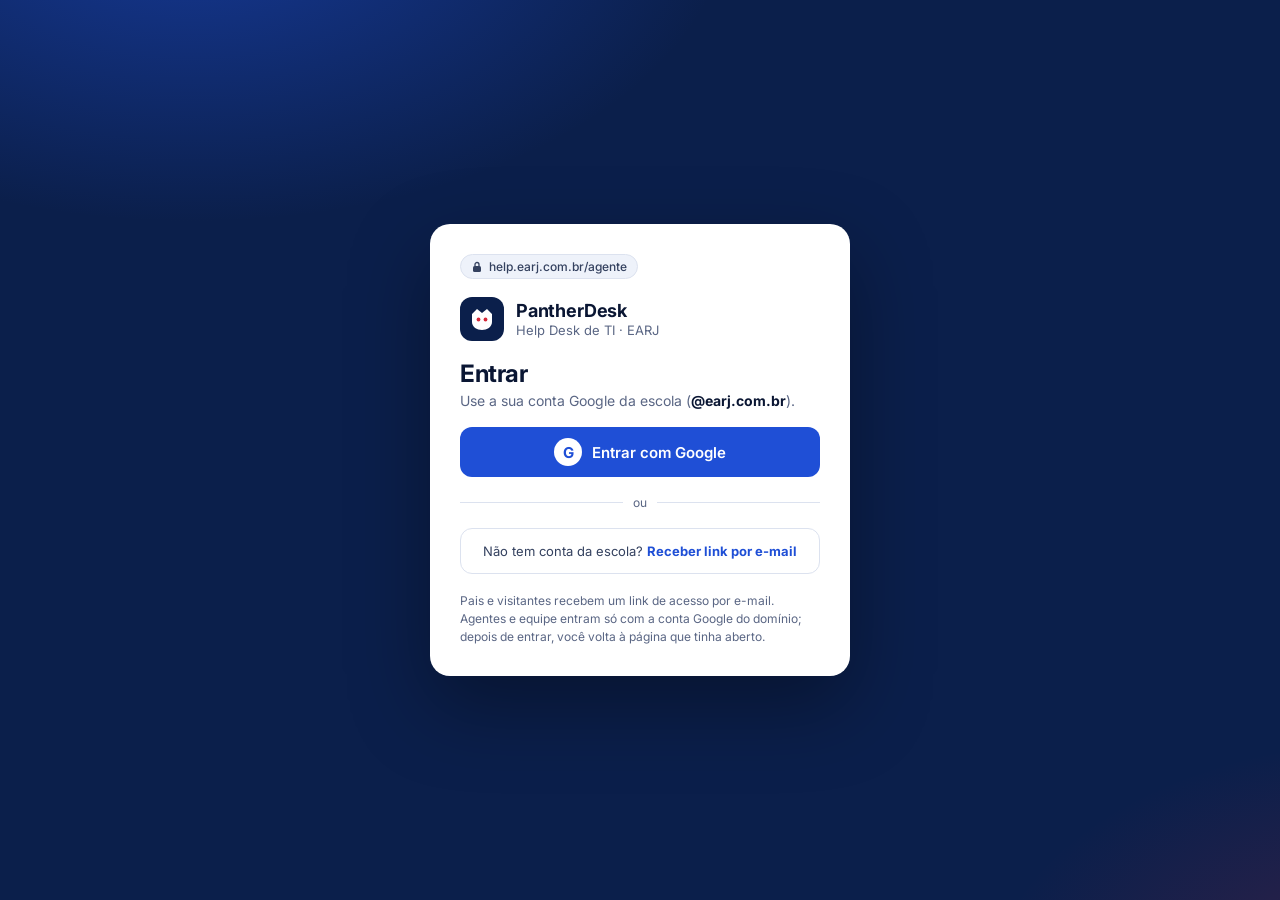
==== design/prototipo/index.html @ a1d80f45 "PantherDesk: specs v0.3, protótipo local e laboratório de observação - specs/: requisitos clean-room" ====
<!doctype html>
<html lang="pt-BR" data-theme="light">
<head>
<meta charset="utf-8">
<meta name="viewport" content="width=device-width, initial-scale=1">
<title>PantherDesk — protótipo</title>
<link rel="preconnect" href="https://fonts.googleapis.com">
<link href="https://fonts.googleapis.com/css2?family=Inter:wght@400;500;600;700&display=swap" rel="stylesheet">
<style>
/* Paleta Panthers (Δ30): azul-marinho na moldura, royal nas ações, vermelho na atenção */
:root{
  --bg:#F5F7FC; --surface:#FFFFFF; --surface-2:#EEF2FA; --line:#DCE2EF; --line-2:#EDF0F7;
  --ink:#0A1633; --ink-2:#34415F; --muted:#5A6684; --faint:#8D98B3;
  --side:#0B1F4B; --side-hover:#13306E; --side-ink:#B9C5E8; --side-line:#1C3270;
  --marinho:#0B1F4B;
  --btn:#1F4FD6; --btn-ink:#FFFFFF;
  --royal:#1F4FD6; --royal-txt:#1F4FD6; --royal-claro:#E8EEFD; --royal-borda:#BCCBF5;
  --verm:#D62839; --verm-txt:#C42132; --verm-claro:#FDECEE; --verm-borda:#F5BDC3;
  --nota-claro:#FFFBEB; --nota-borda:#FDE68A; --nota-txt:#78350F;
  --roxo-claro:#EDE9FE; --roxo-txt:#5B21B6; --roxo-borda:#C4B5FD;
  --verde-claro:#E7F8EC; --verde-borda:#BBF7D0; --verde-txt:#166534; --verde-forte:#16A34A;
  --ev-gavea:#0B1F4B; --ev-barra:#1F4FD6;
  --toast:#0B1F4B; --toast-ink:#FFFFFF;
  --sombra:0 12px 32px rgba(11,31,75,.14);
}
:root[data-theme="dark"]{
  --bg:#070D1F; --surface:#0E1730; --surface-2:#16213F; --line:#24325A; --line-2:#1A2547;
  --ink:#EEF2FF; --ink-2:#C9D2EC; --muted:#97A3C4; --faint:#68769C;
  --side:#06112E; --side-hover:#13306E; --side-line:#1C3270;
  --btn:#3F63E6; --btn-ink:#FFFFFF;
  --royal:#3F63E6; --royal-txt:#7090FF; --royal-claro:#16224A; --royal-borda:#2E4590;
  --verm:#E0384A; --verm-txt:#FF5C6C; --verm-claro:#2E1018; --verm-borda:#6B2230;
  --nota-claro:#2A1F0A; --nota-borda:#5C4413; --nota-txt:#FCD34D;
  --roxo-claro:#24193F; --roxo-txt:#C4B5FD; --roxo-borda:#4C3A86;
  --verde-claro:#0F2417; --verde-borda:#1F5133; --verde-txt:#86EFAC; --verde-forte:#22C55E;
  --ev-gavea:#22397A; --ev-barra:#3F63E6;
  --toast:#1C3270;
  --sombra:0 12px 32px rgba(0,0,0,.5);
}
*{box-sizing:border-box}
html,body{margin:0;height:100%}
body{background:var(--bg);color:var(--ink);font-family:Inter,"Segoe UI",system-ui,sans-serif;font-size:14px;-webkit-font-smoothing:antialiased}
button,input,select,textarea{font:inherit;color:inherit}
button{cursor:pointer}
a{color:inherit}
.sr{position:absolute;left:-9999px}
:focus-visible{outline:2px solid var(--royal);outline-offset:2px}
a,button,tr,.cartao-lista{transition:background-color .15s ease,color .15s ease,border-color .15s ease,box-shadow .15s ease,transform .15s ease}

/* ---------- Moldura ---------- */
.app{display:flex;min-height:100vh}
.app.sem-lateral .lateral{display:none}
.lateral{flex:0 0 236px;background:var(--side);color:var(--side-ink);display:flex;flex-direction:column;gap:2px;padding:16px 12px;position:sticky;top:0;height:100vh;overflow:auto}
.logo{display:flex;align-items:center;gap:10px;padding:4px 8px 18px}
.logo .selo{width:34px;height:34px;border-radius:9px;background:#FFFFFF;display:flex;align-items:center;justify-content:center}
.logo strong{color:#FFFFFF;font-size:15px;letter-spacing:-.01em;display:block}
.logo span{font-size:12px}
.lateral a{display:flex;align-items:center;gap:10px;padding:9px 10px;border-radius:8px;color:var(--side-ink);text-decoration:none}
.lateral a:hover{background:var(--side-hover);color:#FFFFFF}
.lateral a[aria-current="page"]{background:var(--side-hover);color:#FFFFFF;font-weight:500;box-shadow:inset 3px 0 0 #7090FF}
.lateral a.fila{padding:7px 10px;justify-content:space-between}
.lateral a.fila .v{background:var(--verm);color:#fff;border-radius:999px;padding:0 7px;font-size:11px;font-weight:600}
.lateral .sec{font-size:11px;font-weight:600;letter-spacing:.06em;text-transform:uppercase;color:#8EA0D6;padding:18px 10px 6px}
.lateral .num{margin-left:auto;font-size:11px;font-weight:600;background:var(--verm);color:#FFFFFF;border-radius:999px;padding:1px 7px}
.lateral kbd{margin-left:auto;font-size:11px;border:1px solid var(--side-line);border-radius:4px;padding:0 5px;font-family:inherit}
.perfil{margin-top:auto;border-top:1px solid var(--side-line);padding:14px 4px 2px;display:flex;align-items:center;gap:8px;position:relative}
.avatar{width:32px;height:32px;border-radius:50%;background:#1C3270;color:#FFFFFF;font-size:12px;font-weight:600;display:flex;align-items:center;justify-content:center;position:relative;flex:0 0 32px}
.avatar .on{position:absolute;right:-1px;bottom:-1px;width:10px;height:10px;border-radius:50%;background:#22C55E;border:2px solid var(--side)}
.perfil strong{color:#FFFFFF;font-size:13px;display:block}
.perfil .quem{display:flex;align-items:center;gap:10px;border:0;background:transparent;color:var(--side-ink);text-align:left;padding:4px;border-radius:8px;flex:1;min-width:0}
.perfil .quem:hover{background:var(--side-hover)}
.perfil .ic{border:1px solid var(--side-line);background:transparent;color:var(--side-ink);border-radius:8px;width:32px;height:32px;flex:0 0 32px}
.perfil .ic:hover{color:#FFFFFF;border-color:#5570B8}
#pop-perfil{left:0;right:0;bottom:56px}

.conteudo{flex:1;min-width:0;display:flex;flex-direction:column;overflow-x:clip}
.topo{height:56px;padding:0 24px;border-bottom:1px solid var(--line);background:var(--surface);display:flex;align-items:center;gap:10px;font-size:13px;position:sticky;top:0;z-index:5;min-width:0}
.topo .sep{color:var(--faint)}
.topo .muted{color:var(--muted)}
.icone{width:34px;height:34px;border-radius:8px;border:1px solid var(--line);background:var(--surface);display:inline-flex;align-items:center;justify-content:center;position:relative;color:var(--ink-2);flex:0 0 34px}
.icone:hover{background:var(--surface-2)}
.icone .ponto{position:absolute;top:6px;right:6px;width:7px;height:7px;border-radius:50%;background:var(--verm)}
.btn{height:34px;padding:0 12px;border-radius:8px;border:1px solid var(--line);background:var(--surface);font-size:13px;display:inline-flex;align-items:center;gap:6px;white-space:nowrap}
.btn:hover{background:var(--surface-2)}
.btn.prim{background:var(--btn);color:var(--btn-ink);border-color:var(--btn);font-weight:600}
.btn.prim:hover{opacity:.9}
.btn.atencao{border-color:var(--verm-borda);background:var(--verm-claro);color:var(--verm-txt);font-weight:600;text-decoration:none}

/* ---------- Transições ---------- */
@keyframes entra{from{opacity:0;transform:translateY(10px)}to{opacity:1;transform:none}}
@keyframes campo{from{opacity:0;transform:translateY(-6px)}to{opacity:1;transform:none}}
@keyframes sobe{from{opacity:0;transform:translate(-50%,16px)}to{opacity:1;transform:translate(-50%,0)}}
@keyframes pop{from{opacity:0;transform:translateY(-4px) scale(.98)}to{opacity:1;transform:none}}
@keyframes msg{from{opacity:0;transform:translateY(8px) scale(.98)}to{opacity:1;transform:none}}
@keyframes desliza{from{opacity:0;transform:translateX(28px)}to{opacity:1;transform:none}}
@keyframes digita{0%,80%,100%{opacity:.25}40%{opacity:1}}
.tela{display:none}
.tela.ativa{display:block}
.tela.ativa .anima{animation:entra .32s cubic-bezier(.2,.7,.2,1) both}
.tela.ativa .anima.d1{animation-delay:.05s}
.tela.ativa .anima.d2{animation-delay:.1s}
.tela.ativa .anima.d3{animation-delay:.15s}
::view-transition-old(conteudo){animation:.18s ease both sai}
::view-transition-new(conteudo){animation:.32s cubic-bezier(.2,.7,.2,1) both entra}
@keyframes sai{to{opacity:0;transform:translateY(-6px)}}
.conteudo{view-transition-name:conteudo}
@media (prefers-reduced-motion:reduce){
  *,*::before,*::after,::view-transition-old(conteudo),::view-transition-new(conteudo){animation:none!important;transition:none!important}
}

/* ---------- Componentes ---------- */
.cartao{background:var(--surface);border:1px solid var(--line);border-radius:14px}
.rot{font-size:12px;font-weight:600;letter-spacing:.06em;text-transform:uppercase;color:var(--muted);margin:0}
.pill{display:inline-flex;align-items:center;gap:6px;padding:3px 10px;border:1px solid var(--line);border-radius:999px;font-size:12px;font-weight:500;white-space:nowrap}
.pill i{width:7px;height:7px;border-radius:50%;display:inline-block}
.sla{font-size:11px;font-weight:600;padding:2px 8px;border-radius:999px;white-space:nowrap}
.sla.alerta{background:var(--verm-claro);color:var(--verm-txt)}
.sla.ok{background:var(--verde-claro);color:var(--verde-txt)}
.sla.venc{background:var(--verm);color:#fff}
.sla.pausa{background:var(--surface-2);color:var(--muted)}
.sla.evt{background:var(--royal-claro);color:var(--royal-txt)}
.selo-inc{display:inline-flex;align-items:center;gap:4px;font-size:11px;font-weight:700;padding:2px 8px;border-radius:999px;background:var(--verm-claro);color:var(--verm-txt);border:1px solid var(--verm-borda);white-space:nowrap}
.lng{font-size:10px;font-weight:700;border:1px solid var(--line);border-radius:4px;padding:0 4px;color:var(--muted)}
.ini{width:34px;height:34px;border-radius:50%;font-size:12px;font-weight:700;display:flex;align-items:center;justify-content:center;flex:0 0 34px}
.i-azul{background:#DBE4FD;color:#1A3FA8}.i-roxo{background:#E9D5FF;color:#6B21A8}.i-verde{background:#DCFCE7;color:#166534}.i-verm{background:#FDE0E3;color:#9F1B2A}.i-esc{background:var(--marinho);color:#fff}
:root[data-theme="dark"] .i-esc{background:var(--btn)}
.seg{display:flex;gap:4px;background:var(--surface-2);padding:3px;border-radius:9px}
.seg button{flex:1;height:30px;padding:0 12px;border-radius:7px;border:0;background:transparent;color:var(--muted);font-size:12px;white-space:nowrap}
.seg button.on{background:var(--surface);color:var(--royal-txt);font-weight:600;box-shadow:0 1px 2px rgba(11,31,75,.12)}
.seg.mini button{height:24px;padding:0 10px;font-size:11px}
.pop{position:absolute;z-index:20;background:var(--surface);color:var(--ink);border:1px solid var(--line);border-radius:12px;box-shadow:var(--sombra);padding:6px;min-width:220px;display:none}
.pop.aberto{display:block;animation:pop .16s ease both}
.pop button{display:flex;justify-content:space-between;align-items:center;width:100%;border:0;background:none;text-align:left;padding:8px 10px;border-radius:8px;font-size:13px;gap:10px;color:var(--ink)}
.pop button:hover{background:var(--surface-2)}
.pop kbd{font-family:inherit;font-size:11px;color:var(--muted)}
.pop input{width:100%;height:34px;border:1px solid var(--line);border-radius:8px;padding:0 10px;background:var(--surface);margin-bottom:4px;outline:none}
.pop input:focus{border-color:var(--royal)}
.pop .var{font-size:10px;font-weight:700;letter-spacing:.04em;padding:1px 6px;border-radius:999px;background:var(--royal-claro);color:var(--royal-txt);white-space:nowrap}

/* ---------- Entrar ---------- */
.tela.entrar.ativa{display:flex}
.entrar{min-height:100vh;align-items:center;justify-content:center;padding:32px 16px;background:radial-gradient(900px 520px at 15% -10%,rgba(31,79,214,.55),transparent 60%),radial-gradient(700px 420px at 110% 110%,rgba(214,40,57,.22),transparent 60%),#0B1F4B}
.cartao-entrar{width:100%;max-width:420px;padding:30px;border-radius:20px;background:var(--surface);box-shadow:0 30px 80px rgba(0,0,0,.35);display:flex;flex-direction:column;gap:18px}
.endereco{align-self:flex-start;display:inline-flex;align-items:center;gap:6px;font-size:12px;font-weight:500;color:var(--ink-2);background:var(--surface-2);border:1px solid var(--line);border-radius:999px;padding:4px 10px}
.marca-entrar{display:flex;align-items:center;gap:12px}
.marca-entrar .selo{width:44px;height:44px;border-radius:12px;background:var(--marinho);display:flex;align-items:center;justify-content:center;flex:0 0 44px}
.marca-entrar strong{font-size:18px;display:block;letter-spacing:-.01em}
.marca-entrar span{font-size:13px;color:var(--muted)}
.cartao-entrar h1{margin:0 0 4px;font-size:24px;letter-spacing:-.02em}
.btn-google{height:50px;border-radius:12px;border:0;background:var(--btn);color:var(--btn-ink);font-weight:600;font-size:15px;display:flex;align-items:center;justify-content:center;gap:10px}
.btn-google:hover{opacity:.92}
.btn-google .g{width:28px;height:28px;border-radius:50%;background:#fff;color:#1F4FD6;font-weight:700;font-size:15px;display:flex;align-items:center;justify-content:center}
.ou{display:flex;align-items:center;gap:10px;color:var(--muted);font-size:12px}
.ou::before,.ou::after{content:"";flex:1;border-top:1px solid var(--line)}
.btn-sec{min-height:46px;border:1px solid var(--line);background:var(--surface);border-radius:12px;font-size:13px;color:var(--ink-2);padding:8px 14px}
.btn-sec:hover{background:var(--surface-2)}
.btn-sec b{color:var(--royal-txt)}
.rodape-entrar{margin:0;font-size:12px;color:var(--muted);line-height:1.5}

/* ---------- Início ---------- */
.pad{padding:24px 28px;display:flex;flex-direction:column;gap:20px}
.stats{display:grid;grid-template-columns:repeat(auto-fit,minmax(210px,1fr));gap:16px}
.stat{padding:20px;display:flex;flex-direction:column;gap:10px}
.stat .cab{display:flex;justify-content:space-between;font-size:13px;font-weight:500}
.stat b{font-size:32px;font-weight:700;letter-spacing:-.02em}
.stat span{font-size:12px;color:var(--muted)}
.duas{display:flex;flex-wrap:wrap;gap:20px}
.barra-prog{height:8px;border-radius:999px;background:var(--surface-2);overflow:hidden}
.barra-prog div{height:8px;border-radius:999px}
.feed a{display:flex;gap:12px;padding:14px 22px;border-bottom:1px solid var(--line-2);text-decoration:none}
.feed a:hover{background:var(--surface-2)}
.feed a.nova{background:var(--bg)}
.feed .txt{flex:1;display:flex;flex-direction:column;gap:6px;font-size:13px}
.feed .meta{color:var(--muted);font-size:12px}
.feed .cit{background:var(--surface-2);border-radius:8px;padding:8px 10px;color:var(--ink-2)}
.nao-lida{width:8px;height:8px;margin-top:6px;border-radius:50%;background:var(--verm);flex:0 0 8px}
.abas{display:flex;gap:18px;padding:12px 22px 0;border-bottom:1px solid var(--line-2);font-size:13px;overflow-x:auto}
.abas button{border:0;background:none;padding:0 0 10px;color:var(--muted);border-bottom:2px solid transparent;white-space:nowrap}
.abas button.on{color:var(--royal-txt);font-weight:600;border-bottom-color:var(--royal)}
.abas .cont{font-size:11px;border-radius:999px;padding:1px 6px;font-weight:600;background:var(--surface-2)}
.abas .cont.v{background:var(--verm);color:#fff}

/* ---------- Ticket ---------- */
.ticket{display:flex;min-height:calc(100vh - 56px)}
.lista{flex:0 0 330px;width:330px;min-width:0;overflow:hidden;background:var(--surface);border-right:1px solid var(--line);display:flex;flex-direction:column}
.cartao-lista,.cartao-lista > span{min-width:0;max-width:100%}
.lista .cab{padding:16px 16px 12px;border-bottom:1px solid var(--line);display:flex;flex-direction:column;gap:12px}
.lista .grupo{font-size:11px;font-weight:600;letter-spacing:.06em;text-transform:uppercase;color:var(--muted);padding:14px 16px 6px}
.cartao-lista{display:flex;flex-direction:column;gap:5px;padding:12px 14px;margin:0 8px;border-radius:10px;text-decoration:none;border:0;background:none;text-align:left;width:calc(100% - 16px)}
.cartao-lista:hover{background:var(--surface-2)}
.cartao-lista.on{background:var(--royal-claro);box-shadow:inset 3px 0 0 var(--royal)}
.cartao-lista .l1{display:flex;align-items:center;gap:8px}
.cartao-lista .l1 > span:last-child{margin-left:auto;font-size:12px;color:var(--muted)}
.cartao-lista .ass{font-size:13px;font-weight:500}
.cartao-lista .prev{font-size:12px;color:var(--muted);white-space:nowrap;overflow:hidden;text-overflow:ellipsis}
.cartao-lista .l4{display:flex;flex-wrap:wrap;gap:6px;align-items:center;font-size:11px;color:var(--muted)}
.centro{flex:1;min-width:0;display:flex;flex-direction:column}
.conversa{flex:1;padding:4px 24px 16px;display:flex;flex-direction:column;gap:12px}
.msg{background:var(--surface);border:1px solid var(--line);border-radius:12px;box-shadow:0 1px 2px rgba(11,31,75,.05)}
.msg .cab{display:flex;align-items:center;gap:12px;padding:12px 16px;border-bottom:1px solid var(--line-2)}
.msg .cab small{display:block;font-size:12px;color:var(--muted)}
.msg .cab .hora{margin-left:auto;font-size:12px;color:var(--muted)}
.msg p{margin:0;padding:14px 16px;font-size:14px;line-height:1.6}
.msg.interna{background:var(--nota-claro);border-color:var(--nota-borda);box-shadow:none}
.msg.interna .cab{border:0;padding-bottom:0}
.msg.paralela{border-style:dashed;border-color:var(--roxo-borda);box-shadow:none}
.etq{font-size:11px;font-weight:600;padding:2px 8px;border-radius:999px}
.etq.int{background:var(--nota-borda);color:var(--nota-txt)}
.etq.par{background:var(--roxo-claro);color:var(--roxo-txt)}
.mencao{font-weight:600;color:var(--royal-txt)}
.resumo{border:1px solid var(--line);border-radius:12px;padding:12px 14px;background:linear-gradient(180deg,var(--royal-claro),var(--surface))}
.editor{margin:0 24px 20px;background:var(--surface);border:1px solid var(--line);border-radius:14px;box-shadow:0 4px 16px rgba(11,31,75,.08);position:sticky;bottom:16px}
.editor.interna{background:var(--nota-claro);border-color:var(--nota-borda)}
.editor textarea{display:block;width:100%;border:0;resize:none;min-height:76px;padding:12px 16px;line-height:1.55;outline:none;background:transparent}
.editor .rod{display:flex;flex-wrap:wrap;align-items:center;gap:8px;padding:10px 12px;border-top:1px solid var(--line-2)}
.aviso-inc{margin:10px 12px 0;padding:8px 12px;border-radius:10px;background:var(--verm-claro);border:1px solid var(--verm-borda);color:var(--verm-txt);font-size:12px;font-weight:500}
.previa{margin:10px 12px 0;padding:8px 10px;border-radius:10px;background:var(--royal-claro);border:1px solid var(--royal-borda);display:flex;flex-wrap:wrap;align-items:center;gap:8px;font-size:12px}
.previa .x{margin-left:auto;border:0;background:none;color:var(--muted);width:24px;height:24px;border-radius:6px}
.previa .x:hover{background:var(--surface)}
.split{margin-left:auto;display:flex;position:relative}
.split .a{height:38px;padding:0 16px;border-radius:9px 0 0 9px;border:0;background:var(--btn);color:var(--btn-ink);font-weight:600;font-size:13px}
.split .b{height:38px;width:34px;border-radius:0 9px 9px 0;border:0;border-left:1px solid rgba(255,255,255,.35);background:var(--btn);color:var(--btn-ink)}
.split .pop{bottom:44px;right:0}
.detalhes{flex:0 0 300px;background:var(--surface);border-left:1px solid var(--line);padding:20px;display:flex;flex-direction:column;gap:18px}
.detalhes section{display:flex;flex-direction:column;gap:10px}
.detalhes section+section{border-top:1px solid var(--line-2);padding-top:16px}
.par{display:flex;justify-content:space-between;gap:10px;font-size:13px}
.par > span:first-child{color:var(--muted)}
.par > span:last-child{text-align:right}
.tag{font-size:12px;padding:2px 8px;border-radius:6px;border:1px solid var(--line)}
.filho{display:flex;justify-content:space-between;align-items:center;font-size:13px;padding:6px 8px;border-radius:8px;background:var(--surface-2)}
.filho b{font-size:12px;color:var(--verm-txt)}
.toast{position:fixed;left:50%;bottom:24px;transform:translateX(-50%);background:var(--toast);color:var(--toast-ink);padding:10px 16px;border-radius:12px;font-size:13px;box-shadow:var(--sombra);display:none;z-index:70;max-width:calc(100vw - 32px)}
.toast.vis{display:block;animation:sobe .3s cubic-bezier(.2,.7,.2,1) both}

/* ---------- Gaveta (rascunho de artigo) ---------- */
.veu{position:fixed;inset:0;background:rgba(11,31,75,.35);z-index:59;display:none}
.veu.vis{display:block}
.gaveta{position:fixed;top:0;right:0;height:100vh;width:460px;max-width:100vw;background:var(--surface);border-left:1px solid var(--line);box-shadow:var(--sombra);z-index:60;display:none;flex-direction:column}
.gaveta.aberta{display:flex;animation:desliza .28s cubic-bezier(.2,.7,.2,1) both}
.gaveta header{display:flex;align-items:center;gap:10px;padding:16px 20px;border-bottom:1px solid var(--line)}
.gaveta .corpo-g{flex:1;overflow:auto;padding:20px;display:flex;flex-direction:column;gap:16px}
.gaveta footer{display:flex;flex-wrap:wrap;gap:8px;padding:14px 20px;border-top:1px solid var(--line)}

/* ---------- Filas ---------- */
.chips{display:flex;flex-wrap:wrap;gap:8px;align-items:center}
.chip{display:inline-flex;align-items:center;gap:6px;height:30px;padding:0 10px;border:1px dashed var(--line);border-radius:8px;font-size:12px;color:var(--ink-2);background:var(--surface)}
.chip.on{border:1px solid var(--royal);font-weight:500;color:var(--royal-txt)}
.chip select{border:0;background:transparent;font-size:12px;font-weight:600;color:var(--ink);outline:none}
.filas-abas{display:flex;gap:6px;overflow-x:auto;padding-bottom:2px}
.fa{height:32px;padding:0 12px;border-radius:999px;border:1px solid var(--line);background:var(--surface);font-size:12px;white-space:nowrap;display:inline-flex;align-items:center;gap:6px;color:var(--ink-2)}
.fa:hover{background:var(--surface-2)}
.fa.on{background:var(--btn);color:var(--btn-ink);border-color:var(--btn);font-weight:600}
.fa .c{font-size:11px;font-weight:700;border-radius:999px;padding:0 6px;background:var(--surface-2);color:var(--ink-2)}
.fa .c.v{background:var(--verm);color:#fff}
.tabela{width:100%;min-width:860px;border-collapse:collapse;font-size:13px}
.tabela th{text-align:left;color:var(--muted);font-size:12px;font-weight:500;padding:12px 8px;border-bottom:1px solid var(--line)}
.tabela td{padding:14px 8px;border-bottom:1px solid var(--line-2)}
.tabela th:first-child,.tabela td:first-child{padding-left:16px;width:28px}
.tabela tbody tr:hover{background:var(--bg);cursor:pointer}
.tabela tr.sel{background:var(--royal-claro)}
.tabela .t strong{font-weight:600;display:flex;align-items:center;gap:8px;flex-wrap:wrap}
.tabela .t span{font-size:12px;color:var(--muted)}
.massa{position:fixed;left:calc(50% + 118px);bottom:28px;transform:translateX(-50%);display:none;align-items:center;gap:6px;padding:8px 8px 8px 16px;border-radius:14px;background:#0B1F4B;color:#FFFFFF;font-size:13px;box-shadow:0 12px 32px rgba(0,0,0,.25);z-index:30}
.massa.vis{display:flex;animation:sobe .3s cubic-bezier(.2,.7,.2,1) both}
.massa button{height:34px;padding:0 12px;border-radius:9px;border:0;background:#13306E;color:#FFFFFF;font-size:13px}
.massa button:hover{background:#1C3F8F}

/* ---------- Eventos ---------- */
.ev-grade{display:flex;flex-wrap:wrap;gap:20px;align-items:flex-start}
.cal-wrap{flex:999 1 560px;min-width:0;overflow:hidden}
.cal{display:grid;grid-template-columns:repeat(7,minmax(0,1fr))}
.cal .dow{font-size:11px;font-weight:600;text-transform:uppercase;letter-spacing:.06em;color:var(--muted);padding:10px 8px;border-bottom:1px solid var(--line)}
.cal .dia{min-height:108px;border-right:1px solid var(--line-2);border-bottom:1px solid var(--line-2);padding:6px;display:flex;flex-direction:column;gap:4px;min-width:0}
.cal .dia:nth-child(7n){border-right:0}
.cal .dia.fds{background:var(--bg)}
.cal .dia.fora{background:var(--bg);color:var(--faint)}
.cal .dia .n{font-size:12px;font-weight:600;padding:2px 4px}
.ev{display:block;width:100%;text-align:left;border:0;border-radius:6px;padding:3px 6px;font-size:11px;font-weight:600;white-space:nowrap;overflow:hidden;text-overflow:ellipsis;color:#fff;line-height:1.35}
.ev:hover{filter:brightness(1.15)}
.ev.gavea{background:var(--ev-gavea)}
.ev.barra{background:var(--ev-barra)}
.ev.entre{background:var(--surface);color:var(--royal-txt);box-shadow:inset 0 0 0 1.5px var(--royal-txt)}
.ev.mont{background:transparent;color:var(--muted);box-shadow:inset 0 0 0 1px var(--line);font-weight:500}
.legenda{display:flex;flex-wrap:wrap;gap:12px;font-size:12px;color:var(--ink-2);align-items:center}
.sw{display:inline-block;width:12px;height:12px;border-radius:3px;margin-right:4px;vertical-align:-2px}
.sw.gavea{background:var(--ev-gavea)}.sw.barra{background:var(--ev-barra)}.sw.entre{box-shadow:inset 0 0 0 1.5px var(--royal-txt)}
.proximos{flex:1 1 300px;min-width:0}
.prox{display:flex;gap:12px;padding:12px;margin:0 6px;border-radius:10px;text-align:left;border:0;background:none;width:calc(100% - 12px)}
.prox:hover{background:var(--surface-2)}
.prox .data-ev{flex:0 0 48px;height:52px;border-radius:10px;background:var(--surface-2);display:flex;flex-direction:column;align-items:center;justify-content:center;border-left:4px solid var(--ev-barra)}
.prox .data-ev.gavea{border-left-color:var(--ev-gavea)}
.prox .data-ev.entre{border-left:4px dashed var(--royal-txt)}
:root[data-theme="dark"] .prox .data-ev.gavea{border-left-color:#5570B8}
.prox .data-ev b{font-size:18px;line-height:1}
.prox .data-ev small{font-size:11px;color:var(--muted);text-transform:uppercase}
.prox .txt{display:flex;flex-direction:column;gap:4px;font-size:13px;min-width:0}
.prox .txt .muted{font-size:12px;color:var(--muted)}

/* ---------- QR da sala ---------- */
.qr-grade{display:flex;flex-wrap:wrap;gap:28px;justify-content:center;align-items:flex-start;padding:28px 16px 48px}
.fone{width:360px;max-width:100%;border-radius:44px;background:#0B1F4B;padding:12px;box-shadow:var(--sombra)}
.tela-fone{border-radius:34px;background:var(--bg);overflow:hidden;min-height:690px;display:flex;flex-direction:column}
.tela-fone .status{display:flex;justify-content:space-between;padding:12px 24px 4px;font-size:12px;font-weight:600}
.tela-fone .url{margin:4px 14px 10px;height:34px;border-radius:10px;background:var(--surface-2);font-size:12px;display:flex;align-items:center;justify-content:center;gap:6px;color:var(--ink-2)}
.qr-local{background:var(--marinho);color:#fff;margin:0 14px;border-radius:18px;padding:16px;display:flex;flex-direction:column;gap:6px}
:root[data-theme="dark"] .qr-local{background:#13306E}
.qr-local h2{margin:0;font-size:20px;letter-spacing:-.01em}
.qr-local span{font-size:12px;color:#B9C5E8}
.qr-local .pill-qr{align-self:flex-start;font-size:11px;font-weight:700;background:rgba(255,255,255,.12);color:#fff;border-radius:999px;padding:3px 9px}
.qr-lista{padding:14px;display:flex;flex-direction:column;gap:10px;flex:1}
.qr-item{background:var(--surface);border:1px solid var(--line);border-radius:14px;padding:12px;display:flex;flex-direction:column;gap:8px}
.qr-item .l1{display:flex;gap:8px;align-items:center;flex-wrap:wrap}
.qr-item .tit{border:0;background:none;padding:0;text-align:left;font-size:14px;font-weight:600}
.qr-item .tit:hover{color:var(--royal-txt)}
.qr-item .l3{display:flex;align-items:center;gap:8px;font-size:12px;color:var(--muted)}
.qr-item .l3 .btn{margin-left:auto;height:30px}
.qr-rod{padding:4px 14px 18px}
.qr-rod .btn{width:100%;height:46px;justify-content:center;font-size:14px}
.folha-qr{flex:0 1 300px;padding:22px;display:flex;flex-direction:column;gap:12px;align-items:center;text-align:center}

/* ---------- Portal ---------- */
.portal{background:var(--bg);min-height:100vh}
.barra-url{background:var(--surface-2);border-bottom:1px solid var(--line);display:flex;justify-content:center;padding:6px 16px}
.barra-url span{display:inline-flex;align-items:center;gap:6px;font-size:12px;color:var(--ink-2);background:var(--surface);border:1px solid var(--line);border-radius:999px;padding:3px 14px}
.portal-topo{background:var(--surface);border-bottom:1px solid var(--line)}
.portal-topo .in{max-width:1160px;margin:0 auto;padding:0 28px;height:64px;display:flex;align-items:center;gap:12px}
.marca-portal{display:flex;align-items:center;gap:8px;font-size:15px;white-space:nowrap}
.marca-portal strong{color:var(--marinho);font-weight:700;letter-spacing:.02em}
:root[data-theme="dark"] .marca-portal strong{color:#FFFFFF}
.marca-portal .ps{color:var(--verm)}
.portal-topo nav{margin-left:auto;display:flex;gap:4px;align-items:center;font-size:13px}
.portal-topo nav a{padding:8px 10px;border-radius:8px;text-decoration:none;white-space:nowrap}
.portal-topo nav a:hover{background:var(--surface-2)}
.portal-topo .idioma{width:96px}
.heroi{max-width:1160px;margin:0 auto;padding:48px 28px 28px;display:flex;flex-direction:column;align-items:center;gap:16px;text-align:center}
.heroi h1{margin:0;font-size:40px;font-weight:700;letter-spacing:-.03em}
.busca-portal{display:flex;align-items:center;gap:10px;width:100%;max-width:620px;height:52px;padding:0 16px;border-radius:14px;border:1px solid var(--line);background:var(--surface);box-shadow:0 4px 16px rgba(11,31,75,.06)}
.busca-portal input{border:0;outline:none;font-size:15px;width:100%;background:transparent}
.cats{display:grid;grid-template-columns:repeat(auto-fit,minmax(160px,1fr));gap:12px;width:100%;max-width:860px;margin-top:8px}
.cats a{display:flex;flex-direction:column;gap:4px;padding:16px;border-radius:12px;border:1px solid var(--line);background:var(--surface);text-decoration:none;text-align:left}
.cats a:hover{border-color:var(--royal);transform:translateY(-2px)}
.cats span{font-size:12px;color:var(--muted)}
.portal-corpo{max-width:1160px;margin:0 auto;padding:8px 28px 48px;display:flex;flex-wrap:wrap;gap:24px;align-items:flex-start}
.col-form{flex:999 1 520px;min-width:0;display:flex;flex-direction:column;gap:12px}
.abas-portal{max-width:340px}
.form{padding:26px;display:flex;flex-direction:column;gap:18px}
.campo{display:flex;flex-direction:column;gap:6px;min-width:0}
.campo label,.campo .lbl{font-size:13px;font-weight:500}
.campo select,.campo input,.campo textarea{height:42px;border-radius:10px;border:1px solid var(--line);padding:0 12px;background:var(--surface);min-width:0;width:100%}
.campo textarea{height:auto;min-height:96px;padding:10px 12px;resize:vertical}
.campo select:focus,.campo input:focus,.campo textarea:focus{outline:none;border-color:var(--royal);box-shadow:0 0 0 3px var(--royal-claro)}
.campo select:disabled{background:var(--surface-2);opacity:1;cursor:not-allowed;color:var(--ink)}
.grade2{display:grid;grid-template-columns:repeat(2,minmax(0,1fr));gap:16px}
.grade3{display:grid;grid-template-columns:repeat(3,minmax(0,1fr));gap:16px}
.cond{animation:campo .24s cubic-bezier(.2,.7,.2,1) both}
.oculto{display:none!important}
.motivos{display:flex;flex-wrap:wrap;gap:8px}
.motivos button{height:36px;padding:0 14px;border-radius:999px;border:1px solid var(--line);background:var(--surface);font-size:13px;font-weight:500}
.motivos button[aria-checked="true"]{background:var(--btn);color:var(--btn-ink);border-color:var(--btn)}
.deflexao{border-radius:12px;border:1px solid var(--verde-borda);background:var(--verde-claro);padding:14px 16px;display:flex;flex-direction:column;gap:8px}
.deflexao b{font-size:13px;color:var(--verde-txt)}
.deflexao a{font-size:14px;display:flex;justify-content:space-between;text-decoration:none}
.link-qr{align-self:flex-start;border:1px dashed var(--royal-borda);background:var(--royal-claro);color:var(--royal-txt);border-radius:10px;padding:8px 12px;font-size:13px;font-weight:600}
.link-qr:hover{border-style:solid}
.local-box{display:flex;flex-direction:column;gap:10px;padding:14px;border-radius:12px;border:1px solid var(--line-2);background:var(--bg)}
.local-box.qr{border-color:var(--royal-borda);background:var(--royal-claro)}
.local-cab{display:flex;align-items:center;gap:10px;flex-wrap:wrap;font-size:13px;font-weight:600}
.selo-qr{font-size:11px;font-weight:700;padding:3px 9px;border-radius:999px;background:var(--btn);color:var(--btn-ink)}
.btn-link{border:0;background:none;color:var(--royal-txt);font-weight:600;font-size:13px;text-decoration:underline;padding:0;margin-left:auto}
.aviso-verm{border:1px solid var(--verm-borda);background:var(--verm-claro);color:var(--verm-txt);border-radius:12px;padding:12px 14px;font-size:13px;line-height:1.5}
fieldset.equip{border:0;padding:0;margin:0;min-width:0}
fieldset.equip legend{font-size:13px;font-weight:500;padding:0;margin-bottom:8px}
.checks{display:grid;grid-template-columns:repeat(auto-fill,minmax(170px,1fr));gap:8px}
.checks label{display:flex;align-items:center;gap:8px;font-size:13px;padding:9px 10px;border:1px solid var(--line);border-radius:10px;background:var(--surface);cursor:pointer}
.checks input{accent-color:var(--royal);width:16px;height:16px;margin:0}
.lado{flex:1 1 320px;display:flex;flex-direction:column;gap:20px;min-width:0}
.pedido{display:flex;flex-direction:column;gap:6px;padding:12px;margin:0 -8px;border-radius:10px;text-decoration:none}
.pedido:hover{background:var(--surface-2)}

/* ---------- Chat ---------- */
.fab{position:fixed;right:24px;bottom:24px;height:52px;border-radius:26px;border:0;background:var(--btn);color:var(--btn-ink);font-weight:600;padding:0 20px;box-shadow:var(--sombra);z-index:35;display:flex;align-items:center;gap:8px}
.fab:hover{transform:translateY(-2px)}
.chat{position:fixed;right:24px;bottom:88px;width:380px;max-width:calc(100vw - 32px);height:600px;max-height:calc(100vh - 110px);background:var(--surface);border-radius:20px;overflow:hidden;border:1px solid var(--line);box-shadow:0 20px 48px rgba(11,31,75,.2);display:none;flex-direction:column;z-index:36;transform-origin:bottom right}
.chat.aberto{display:flex;animation:pop .22s cubic-bezier(.2,.7,.2,1) both}
.chat header{padding:16px 18px;display:flex;align-items:center;gap:12px;border-bottom:1px solid var(--line-2)}
.chat .corpo{flex:1;padding:16px;display:flex;flex-direction:column;gap:10px;background:var(--bg);overflow:auto}
.bal{max-width:80%;padding:10px 13px;line-height:1.45;font-size:14px}
.bal.eu{align-self:flex-end;background:var(--btn);color:var(--btn-ink);border-radius:16px 16px 4px 16px}
.bal.eles{background:var(--surface);border:1px solid var(--line);border-radius:16px 16px 16px 4px}
.chat.aberto .m{animation:msg .3s cubic-bezier(.2,.7,.2,1) both}
.chat.aberto .m:nth-child(2){animation-delay:.05s}.chat.aberto .m:nth-child(3){animation-delay:.12s}.chat.aberto .m:nth-child(4){animation-delay:.24s}.chat.aberto .m:nth-child(5){animation-delay:.36s}.chat.aberto .m:nth-child(6){animation-delay:.48s}
.notas{display:flex;gap:6px}
.notas button{flex:1;height:44px;border-radius:12px;border:1px solid var(--line);background:var(--surface);font-weight:600;font-size:15px}
.notas button:active{transform:scale(.96)}
.notas button[aria-checked="true"]{background:var(--btn);color:var(--btn-ink);border-color:var(--btn)}
.digit{display:inline-block;width:5px;height:5px;border-radius:50%;background:var(--muted);animation:digita 1.2s infinite}
.digit:nth-child(2){animation-delay:.15s}.digit:nth-child(3){animation-delay:.3s}

@media (max-width:1100px){
  .detalhes{display:none}
  .lista{flex-basis:280px;width:280px}
}
@media (max-width:820px){
  .lateral{display:none}
  .lista{display:none}
  .massa{left:50%}
  .grade2,.grade3{grid-template-columns:minmax(0,1fr)}
  .topo{padding:0 16px}
  .pad{padding:16px}
  .esconde-m{display:none!important}
  .portal-topo .in{padding:0 16px}
  .portal-topo nav a{display:none}
  .heroi{padding:32px 16px 20px}
  .heroi h1{font-size:30px}
  .portal-corpo{padding:8px 16px 96px}
  .form{padding:18px}
  .conversa{padding:4px 16px 16px}
  .editor{margin:0 12px 16px}
  .cal .dia{min-height:72px;padding:3px}
  .ev{font-size:10px;padding:2px 4px}
  .cal .dow{padding:8px 4px;font-size:10px}
}
</style>
</head>
<body>
<div class="app" id="app">

  <nav class="lateral" aria-label="Navegação">
    <div class="logo">
      <span class="selo"><svg width="22" height="22" viewBox="0 0 28 28" aria-hidden="true"><path d="M4 9 L9 4 L14 8 L19 4 L24 9 L24 17 C24 22 19 25 14 25 C9 25 4 22 4 17 Z" fill="#0B1F4B"/><circle cx="10.5" cy="14.5" r="1.9" fill="#D62839"/><circle cx="17.5" cy="14.5" r="1.9" fill="#D62839"/></svg></span>
      <span><strong>PantherDesk</strong><span>EARJ · TI</span></span>
    </div>
    <a href="#busca" data-acao="busca"><svg width="16" height="16" viewBox="0 0 16 16" aria-hidden="true"><circle cx="7" cy="7" r="4.5" fill="none" stroke="currentColor" stroke-width="1.5"/><path d="M10.5 10.5 L14 14" stroke="currentColor" stroke-width="1.5"/></svg>Buscar<kbd>/</kbd></a>
    <a href="#inicio" data-tela="inicio"><svg width="16" height="16" viewBox="0 0 16 16" aria-hidden="true"><path d="M2.5 7 L8 2.5 L13.5 7 V13.5 H2.5 Z" fill="none" stroke="currentColor" stroke-width="1.5" stroke-linejoin="round"/></svg>Início</a>
    <a href="#ticket" data-tela="ticket"><svg width="16" height="16" viewBox="0 0 16 16" aria-hidden="true"><path d="M2 9 H5 L6 11 H10 L11 9 H14 V13 H2 Z M3.5 3 H12.5 L14 9 M3.5 3 L2 9" fill="none" stroke="currentColor" stroke-width="1.5" stroke-linejoin="round"/></svg>Caixa de entrada<span class="num">5</span></a>
    <a href="#eventos" data-tela="eventos"><svg width="16" height="16" viewBox="0 0 16 16" aria-hidden="true"><rect x="2" y="3.5" width="12" height="10.5" rx="2" fill="none" stroke="currentColor" stroke-width="1.5"/><path d="M2 7 H14 M5.5 2 V5 M10.5 2 V5" stroke="currentColor" stroke-width="1.5" stroke-linecap="round"/></svg>Eventos</a>
    <a href="#qr" data-tela="qr"><svg width="16" height="16" viewBox="0 0 16 16" aria-hidden="true"><path d="M2.5 2.5 H6.5 V6.5 H2.5 Z M9.5 2.5 H13.5 V6.5 H9.5 Z M2.5 9.5 H6.5 V13.5 H2.5 Z M9.5 9.5 H11 V11 H9.5 Z M12 12 H13.5 V13.5 H12 Z" fill="none" stroke="currentColor" stroke-width="1.4"/></svg>QR da sala</a>
    <a href="#inicio" data-tela="inicio" data-item="relatorios"><svg width="16" height="16" viewBox="0 0 16 16" aria-hidden="true"><path d="M2 13 V9 M6 13 V5 M10 13 V7 M14 13 V3" stroke="currentColor" stroke-width="1.6" stroke-linecap="round"/></svg>Relatórios</a>
    <span class="sec">Filas</span>
    <a href="#filas" class="fila" data-tela="filas" data-fila="Quase escalando"><span>⚠ Quase escalando</span><span class="v">4</span></a>
    <a href="#filas" class="fila" data-tela="filas" data-fila="Não resolvidos"><span>Não resolvidos</span><span>32</span></a>
    <a href="#filas" class="fila" data-tela="filas" data-fila="Meus tickets"><span>Meus tickets</span><span>6</span></a>
    <a href="#filas" class="fila" data-tela="filas" data-fila="Sem responsável"><span>Sem responsável</span><span>6</span></a>
    <a href="#filas" class="fila" data-tela="filas" data-fila="Em espera"><span>Em espera</span><span>7</span></a>
    <a href="#filas" class="fila" data-tela="filas" data-fila="Pendentes"><span>Pendentes</span><span>21</span></a>
    <a href="#filas" class="fila" data-tela="filas" data-fila="Resolvidos hoje"><span>Resolvidos hoje</span><span>8</span></a>
    <span class="sec">Solicitante</span>
    <a href="#portal" data-tela="portal">Portal e chat</a>
    <div class="perfil">
      <button class="quem" id="btn-perfil" aria-haspopup="true" aria-label="Menu do perfil"><span class="avatar">VC<span class="on"></span></span><span style="font-size:12px"><strong>Você</strong>Disponível</span></button>
      <button class="ic" id="tema" aria-label="Alternar modo escuro" title="Modo claro / escuro">◐</button>
      <div class="pop" id="pop-perfil"><button type="button" id="perfil-status">Status: Disponível <kbd>●</kbd></button><button type="button" id="perfil-pref">Preferências</button><button type="button" data-tela="entrar" id="sair">Sair <kbd>⎋</kbd></button></div>
    </div>
  </nav>

  <div class="conteudo" id="conteudo">

    <!-- ================= ENTRAR ================= -->
    <section class="tela entrar" id="t-entrar" aria-label="Entrar">
      <div class="cartao-entrar anima">
        <span class="endereco"><svg width="12" height="12" viewBox="0 0 12 12" aria-hidden="true"><rect x="2" y="5" width="8" height="6" rx="1.5" fill="currentColor"/><path d="M4 5 V3.5 A2 2 0 0 1 8 3.5 V5" fill="none" stroke="currentColor" stroke-width="1.3"/></svg>help.earj.com.br/agente</span>
        <div class="marca-entrar">
          <span class="selo"><svg width="28" height="28" viewBox="0 0 28 28" aria-hidden="true"><path d="M4 9 L9 4 L14 8 L19 4 L24 9 L24 17 C24 22 19 25 14 25 C9 25 4 22 4 17 Z" fill="#FFFFFF"/><circle cx="10.5" cy="14.5" r="1.9" fill="#D62839"/><circle cx="17.5" cy="14.5" r="1.9" fill="#D62839"/></svg></span>
          <div><strong>PantherDesk</strong><span>Help Desk de TI · EARJ</span></div>
        </div>
        <div><h1>Entrar</h1><span style="font-size:14px;color:var(--muted)">Use a sua conta Google da escola (<b style="color:var(--ink)">@earj.com.br</b>).</span></div>
        <button class="btn-google" id="entrar-google"><span class="g" aria-hidden="true">G</span>Entrar com Google</button>
        <div class="ou">ou</div>
        <button class="btn-sec" id="entrar-link" aria-expanded="false">Não tem conta da escola? <b>Receber link por e-mail</b></button>
        <form class="campo oculto" id="form-link" onsubmit="return false">
          <label for="e-link">Seu e-mail</label>
          <div style="display:flex;gap:8px"><input id="e-link" type="email" placeholder="nome@exemplo.com" style="flex:1"><button type="submit" class="btn prim" style="height:42px">Enviar link</button></div>
        </form>
        <p class="rodape-entrar">Pais e visitantes recebem um link de acesso por e-mail. Agentes e equipe entram só com a conta Google do domínio; depois de entrar, você volta à página que tinha aberto.</p>
      </div>
    </section>

    <!-- ================= INÍCIO ================= -->
    <section class="tela" id="t-inicio" aria-label="Início">
      <header class="topo">
        <h1 style="margin:0;font-size:17px;font-weight:600;white-space:nowrap">Bom dia, Você</h1>
        <span class="muted esconde-m">quinta, 29 de outubro</span>
        <a href="#filas" data-tela="filas" data-fila="Quase escalando" class="btn atencao esconde-m" style="margin-left:auto">⚠ 4 quase escalando</a>
        <a href="#filas" data-tela="filas" data-fila="Meus tickets" class="btn prim" style="text-decoration:none">▶ Começar pela minha fila</a>
      </header>
      <div class="pad">
        <div class="stats anima">
          <div class="cartao stat"><div class="cab"><span>Resolvidos na semana</span><svg width="18" height="18" viewBox="0 0 18 18" aria-hidden="true"><path d="M4 9.5 L7.5 13 L14 5.5" fill="none" stroke="var(--muted)" stroke-width="1.6" stroke-linecap="round" stroke-linejoin="round"/></svg></div><b>23</b><span>+5 em relação à semana passada</span></div>
          <div class="cartao stat"><div class="cab"><span>1ª resposta (mediana)</span><svg width="18" height="18" viewBox="0 0 18 18" aria-hidden="true"><circle cx="9" cy="9" r="6.5" fill="none" stroke="var(--muted)" stroke-width="1.5"/><path d="M9 5.5 V9 L11.5 10.5" fill="none" stroke="var(--muted)" stroke-width="1.5" stroke-linecap="round"/></svg></div><b>18 min</b><span>em horário útil · meta 30 min</span></div>
          <div class="cartao stat"><div class="cab"><span>Satisfação · 60 dias</span><svg width="18" height="18" viewBox="0 0 18 18" aria-hidden="true"><path d="M9 2.5 L10.9 6.6 L15.4 7.1 L12 10.1 L13 14.5 L9 12.2 L5 14.5 L6 10.1 L2.6 7.1 L7.1 6.6 Z" fill="none" stroke="var(--muted)" stroke-width="1.4" stroke-linejoin="round"/></svg></div><b>100%</b><span>EARJ: 99% · 9 avaliações suas</span></div>
          <div class="cartao stat"><div class="cab"><span>SLA cumprido · semana</span><svg width="18" height="18" viewBox="0 0 18 18" aria-hidden="true"><path d="M3 14 V9 M7 14 V5 M11 14 V8 M15 14 V3" stroke="var(--muted)" stroke-width="1.6" stroke-linecap="round"/></svg></div><b>94%</b><span style="color:var(--verm-txt);font-weight:600">1 vencido nos seus tickets</span></div>
        </div>
        <section class="cartao anima d1" style="padding:22px">
          <div style="display:flex;flex-wrap:wrap;justify-content:space-between;gap:8px;margin-bottom:14px">
            <div><h2 style="margin:0;font-size:16px;font-weight:600">Criados × resolvidos</h2><span style="font-size:13px;color:var(--muted)">Últimas 8 semanas · seus grupos</span></div>
            <div style="display:flex;gap:14px;font-size:12px;color:var(--ink-2);align-items:center"><span style="display:flex;align-items:center;gap:6px"><span style="width:14px;border-top:2px dashed var(--faint)"></span>Criados</span><span style="display:flex;align-items:center;gap:6px"><span style="width:14px;border-top:2px solid var(--royal)"></span>Resolvidos</span></div>
          </div>
          <svg role="img" aria-label="Gráfico: criados e resolvidos por semana; os resolvidos acompanham os criados, entre 35 e 51 por semana" viewBox="0 0 800 200" style="width:100%;height:200px">
            <g stroke="var(--line-2)" stroke-width="1"><path d="M40 20 H790 M40 70 H790 M40 120 H790 M40 170 H790"/></g>
            <g fill="var(--faint)" font-size="11"><text x="8" y="24">60</text><text x="8" y="74">40</text><text x="8" y="124">20</text><text x="14" y="174">0</text></g>
            <path id="linha-criados" d="M40 75 L147 65 L254 82.5 L361 52.5 L468 60 L575 70 L682 42.5 L790 55" fill="none" stroke="var(--faint)" stroke-width="2" stroke-dasharray="5 5"/>
            <path d="M40 82.5 L147 70 L254 77.5 L361 60 L468 57.5 L575 67.5 L682 50 L790 52.5 L790 170 L40 170 Z" fill="var(--royal)" fill-opacity=".10"/>
            <path id="linha-resolvidos" d="M40 82.5 L147 70 L254 77.5 L361 60 L468 57.5 L575 67.5 L682 50 L790 52.5" fill="none" stroke="var(--royal)" stroke-width="2.4"/>
            <g fill="var(--muted)" font-size="11"><text x="30" y="194">S1</text><text x="137" y="194">S2</text><text x="244" y="194">S3</text><text x="351" y="194">S4</text><text x="458" y="194">S5</text><text x="565" y="194">S6</text><text x="672" y="194">S7</text><text x="770" y="194">S8</text></g>
          </svg>
        </section>
        <div class="duas anima d2">
          <section class="cartao" style="flex:1 1 380px;padding:22px;display:flex;flex-direction:column;gap:14px;min-width:0">
            <div><h2 style="margin:0;font-size:16px;font-weight:600">Abertos nos meus grupos</h2><span style="font-size:13px;color:var(--muted)">Suporte Barra e Eventos</span></div>
            <div style="display:flex;flex-direction:column;gap:12px;font-size:13px" id="barras"></div>
          </section>
          <section class="cartao" style="flex:1 1 460px;display:flex;flex-direction:column;min-width:0">
            <div style="padding:20px 22px 0;display:flex;justify-content:space-between;align-items:center;gap:8px"><h2 style="margin:0;font-size:16px;font-weight:600">Atividade</h2><button class="btn" style="border:0;background:transparent" id="ler-tudo">✓✓ Marcar tudo como lido</button></div>
            <div class="abas" role="tablist" id="abas-feed">
              <button role="tab" class="on" data-f="tudo">Tudo</button>
              <button role="tab" data-f="mencao">Menções <span class="cont v">1</span></button>
              <button role="tab" data-f="atrib">Atribuições <span class="cont">2</span></button>
              <button role="tab" data-f="sla">Prazos</button>
            </div>
            <div class="feed" id="feed"></div>
          </section>
        </div>
      </div>
    </section>

    <!-- ================= FILAS ================= -->
    <section class="tela" id="t-filas" aria-label="Filas">
      <header class="topo">
        <span class="muted">Filas</span><span class="sep">/</span><strong id="fila-nome-topo">Quase escalando</strong>
        <span class="muted" style="margin-left:auto" id="atualizada">atualizada agora</span>
        <button class="icone" id="atualizar" aria-label="Atualizar">↻</button>
      </header>
      <div class="pad">
        <div class="filas-abas anima" id="filas-abas" aria-label="Filas compartilhadas"></div>
        <div style="display:flex;flex-wrap:wrap;align-items:flex-end;gap:12px" class="anima">
          <div style="flex:1 1 320px;display:flex;flex-direction:column;gap:4px">
            <h1 style="margin:0;font-size:24px;font-weight:600;letter-spacing:-.02em" id="fila-nome">Quase escalando</h1>
            <span style="color:var(--muted);font-size:13px" id="fila-desc"></span>
          </div>
          <button class="btn">Filtrar</button>
          <button class="btn" id="exportar">Exportar CSV</button>
          <a href="#ticket" data-tela="ticket" class="btn prim" style="text-decoration:none">▶ Trabalhar em sequência</a>
        </div>
        <div class="chips anima d1">
          <button class="chip">Campus: todos ▾</button><button class="chip">Responsável: qualquer ▾</button><button class="chip on" id="chip-sla">Prazo: vencido ou &lt; 1 h ✕</button>
        </div>
        <div class="cartao anima d2" style="overflow-x:auto">
          <table class="tabela">
            <thead><tr><th><input type="checkbox" id="sel-todos" aria-label="Selecionar todos"></th><th>Ticket</th><th>Solicitante</th><th>Grupo</th><th>Responsável</th><th>Prazo</th><th style="text-align:right;padding-right:16px">Na fila há</th></tr></thead>
            <tbody id="corpo-fila"></tbody>
          </table>
        </div>
      </div>
    </section>

    <!-- ================= TICKET ================= -->
    <section class="tela" id="t-ticket" aria-label="Ticket">
      <header class="topo">
        <span class="muted esconde-m">Caixa de entrada</span><span class="sep esconde-m">/</span><span class="muted">Meus tickets</span><span class="sep">/</span><strong id="t-num">#8412</strong>
        <span class="esconde-m" style="margin-left:auto;display:flex;align-items:center;gap:6px;padding:5px 10px;border-radius:999px;background:var(--surface-2);color:var(--ink-2);font-size:12px"><span class="ini i-roxo" style="width:18px;height:18px;flex-basis:18px;font-size:9px">RT</span>Rafael também está aqui</span>
        <span style="position:relative;margin-left:auto"><button class="icone" id="btn-notif" aria-label="Notificações"><svg width="16" height="16" viewBox="0 0 16 16" aria-hidden="true"><path d="M3.5 11.5 V7 A4.5 4.5 0 0 1 12.5 7 V11.5 L13.5 12.5 H2.5 Z M6.5 14 H9.5" fill="none" stroke="currentColor" stroke-width="1.4" stroke-linejoin="round"/></svg><span class="ponto"></span></button>
          <div class="pop" id="pop-notif" style="right:0;top:42px;width:300px"><button><span><b>Rafael</b> mencionou você em #8412</span><kbd>12 min</kbd></button><button><span><b>Prazo</b> #8398 vencido</span><kbd>25 min</kbd></button><button><span><b>Eventos</b> devolveu #8380</span><kbd>1 h</kbd></button></div></span>
      </header>
      <div class="ticket">
        <aside class="lista" aria-label="Lista de tickets">
          <div class="cab">
            <div style="display:flex;align-items:center;justify-content:space-between"><h2 style="margin:0;font-size:16px;font-weight:600">Meus tickets</h2><button class="btn" style="height:30px;font-size:12px">Mais urgentes ▾</button></div>
            <div class="seg" role="tablist" id="seg-lista"><button class="on">Abertos 5</button><button>Aguardando 2</button><button>Seguindo 1</button></div>
          </div>
          <div id="lista-tickets"></div>
        </aside>
        <div class="centro">
          <div style="padding:20px 24px 12px;display:flex;flex-direction:column;gap:10px" class="anima" id="cab-ticket"></div>
          <div class="conversa anima d1" id="conversa"></div>
          <form class="editor" id="editor" onsubmit="return false" aria-label="Responder">
            <div style="display:flex;flex-wrap:wrap;align-items:center;gap:8px;padding:10px 12px 0">
              <div class="seg" role="tablist" style="flex:0 0 auto"><button type="button" class="on" id="ed-pub">Responder</button><button type="button" id="ed-int">Nota interna</button></div>
              <span style="font-size:12px;color:var(--muted)" id="ed-para">para Mariana Costa · + Cc</span>
              <button type="button" class="btn" style="margin-left:auto;height:28px;font-size:12px" id="melhorar">✦ Melhorar texto</button>
            </div>
            <div class="aviso-inc oculto" id="aviso-inc"></div>
            <div class="previa oculto" id="previa"></div>
            <label for="texto" class="sr">Mensagem</label>
            <textarea id="texto"></textarea>
            <div class="rod">
              <span style="position:relative"><button type="button" class="btn" id="btn-macro">⚡ Macro</button>
                <div class="pop" id="pop-macro" style="bottom:42px;left:0;width:330px"><input id="busca-macro" placeholder="Buscar intenção (PT ou EN)" aria-label="Buscar macro"><div id="lista-macro"></div></div></span>
              <button type="button" class="icone" aria-label="Anexar arquivo">📎</button>
              <span style="font-size:12px;color:var(--muted)" id="rascunho" class="esconde-m">Rascunho salvo · depois de enviar: próximo da fila</span>
              <div class="split">
                <button type="submit" class="a" id="enviar">Enviar · Em espera</button>
                <button type="button" class="b" id="btn-estado" aria-label="Escolher o estado do envio">▾</button>
                <div class="pop" id="pop-estado"><button type="button" data-est="Aberto">Aberto <kbd>Ctrl ⇧ A</kbd></button><button type="button" data-est="Pendente">Pendente <kbd>Ctrl ⇧ P</kbd></button><button type="button" data-est="Em espera">Em espera <kbd>Ctrl ⇧ E</kbd></button><button type="button" data-est="Resolvido">Resolvido <kbd>Ctrl ⇧ R</kbd></button></div>
              </div>
            </div>
          </form>
        </div>
        <aside class="detalhes anima d2" aria-label="Detalhes do ticket" id="detalhes"></aside>
      </div>
    </section>

    <!-- ================= EVENTOS ================= -->
    <section class="tela" id="t-eventos" aria-label="Eventos de AV">
      <header class="topo">
        <span class="muted">Eventos de AV</span><span class="sep">/</span><strong>Calendário</strong>
        <span class="muted esconde-m" style="margin-left:auto">prazo = início da montagem · mínimo de 5 dias úteis</span>
      </header>
      <div class="pad">
        <div class="anima" style="display:flex;flex-wrap:wrap;align-items:center;gap:12px">
          <div style="display:flex;align-items:center;gap:8px"><button class="icone" id="cal-ant" aria-label="Mês anterior">‹</button><h1 style="margin:0;font-size:24px;font-weight:600;letter-spacing:-.02em">Novembro de 2026</h1><button class="icone" id="cal-prox" aria-label="Próximo mês">›</button></div>
          <div class="seg" id="cal-visao" style="margin-left:auto"><button class="on">Mês</button><button>Semana</button></div>
          <a href="#portal" data-tela="portal" class="btn prim" id="novo-evento" style="text-decoration:none">＋ Novo evento</a>
        </div>
        <div class="chips anima d1">
          <div class="seg" id="f-campus" role="group" aria-label="Filtrar por campus"><button class="on" data-c="todos">Todos</button><button data-c="barra">Barra</button><button data-c="gavea">Gávea</button><button data-c="entre">Entre campi</button></div>
          <label class="chip on">Tipo <select id="f-tipo" aria-label="Filtrar por tipo"><option value="">todos</option></select></label>
          <span class="legenda" style="margin-left:auto"><span><span class="sw gavea"></span>Gávea</span><span><span class="sw barra"></span>Barra</span><span><span class="sw entre"></span>Entre campi</span><span style="color:var(--muted)">⚒ montagem</span></span>
        </div>
        <div class="ev-grade anima d2">
          <section class="cartao cal-wrap" aria-label="Calendário de novembro de 2026"><div class="cal" id="cal"></div></section>
          <aside class="cartao proximos" aria-label="Próximos eventos">
            <div style="padding:18px 18px 8px"><h2 style="margin:0;font-size:16px;font-weight:600">Próximos</h2><span style="font-size:12px;color:var(--muted)">ordenados pelo início da montagem</span></div>
            <div id="prox" style="padding-bottom:10px"></div>
          </aside>
        </div>
      </div>
    </section>

    <!-- ================= QR DA SALA (visão do técnico) ================= -->
    <section class="tela" id="t-qr" aria-label="QR da sala">
      <header class="topo">
        <span class="muted">QR da sala</span><span class="sep">/</span><strong>Visão do técnico</strong>
        <span class="muted esconde-m" style="margin-left:auto">o que aparece ao escanear o QR com o login de agente</span>
      </header>
      <div class="qr-grade">
        <div class="fone anima">
          <div class="tela-fone">
            <div class="status"><span>10:04</span><span>5G ▮▮▮</span></div>
            <div class="url"><svg width="11" height="11" viewBox="0 0 12 12" aria-hidden="true"><rect x="2" y="5" width="8" height="6" rx="1.5" fill="currentColor"/><path d="M4 5 V3.5 A2 2 0 0 1 8 3.5 V5" fill="none" stroke="currentColor" stroke-width="1.3"/></svg>help.earj.com.br/s/BAR-2-214</div>
            <div class="qr-local"><span class="pill-qr">▣ QR · BAR-2-214</span><h2>Barra · 2º andar · Sala 214</h2><span>Prédio principal · <b id="qr-cont">4</b> tickets abertos nesta sala</span></div>
            <div class="qr-lista" id="qr-lista"></div>
            <div class="qr-rod"><button class="btn prim" id="qr-novo">＋ Abrir ticket aqui</button></div>
          </div>
        </div>
        <aside class="cartao folha-qr anima d1">
          <span class="rot">Folha para imprimir</span>
          <div id="qr-svg"></div>
          <strong style="font-size:18px">Sala 214</strong>
          <span style="font-size:13px;color:var(--muted)">Barra · 2º andar · código <b style="color:var(--ink)">BAR-2-214</b></span>
          <span style="font-size:12px;color:var(--muted)">Trocar o nome da sala não muda o QR. O local do ticket vem do QR ou do formulário.</span>
          <button class="btn" id="imprimir-qr" style="width:100%;justify-content:center">Imprimir QR do 2º andar (5 salas)</button>
          <button class="btn" id="qr-sol" style="width:100%;justify-content:center">Ver como solicitante →</button>
        </aside>
      </div>
    </section>

    <!-- ================= PORTAL ================= -->
    <section class="tela portal" id="t-portal" aria-label="Portal do solicitante">
      <div class="barra-url"><span><svg width="11" height="11" viewBox="0 0 12 12" aria-hidden="true"><rect x="2" y="5" width="8" height="6" rx="1.5" fill="currentColor"/><path d="M4 5 V3.5 A2 2 0 0 1 8 3.5 V5" fill="none" stroke="currentColor" stroke-width="1.3"/></svg>help.earj.com.br</span></div>
      <header class="portal-topo"><div class="in">
        <span class="marca-portal"><strong>EARJ</strong><span class="ps">·</span><span data-i18n="p-marca">Central de ajuda de TI</span></span>
        <nav aria-label="Portal"><a href="#portal" data-i18n="p-artigos">Artigos</a><a href="#portal" data-i18n="p-pedidos">Meus pedidos</a>
          <div class="seg idioma" id="seg-idioma" role="group" aria-label="Idioma"><button class="on" data-l="pt">PT</button><button data-l="en">EN</button></div>
          <a href="#inicio" data-tela="inicio" style="color:var(--muted)" data-i18n="p-agente">← Área do agente</a><span class="ini i-azul" style="width:32px;height:32px;flex-basis:32px">MC</span></nav>
      </div></header>
      <div class="heroi anima">
        <span class="pill" style="background:var(--surface)" data-i18n="p-pill">TI da EARJ · respondemos em horário escolar</span>
        <h1 data-i18n="p-h1">Como podemos ajudar?</h1>
        <p style="margin:0;color:var(--muted);font-size:16px;max-width:520px" data-i18n="p-sub">Procure uma resposta pronta ou abra um pedido. Você acompanha tudo por aqui e pelo e-mail.</p>
        <label class="busca-portal"><svg width="18" height="18" viewBox="0 0 16 16" aria-hidden="true"><circle cx="7" cy="7" r="4.5" fill="none" stroke="var(--muted)" stroke-width="1.5"/><path d="M10.5 10.5 L14 14" stroke="var(--muted)" stroke-width="1.5"/></svg><span class="sr">Buscar</span><input type="search" data-i18n-ph="p-busca" placeholder="Senha do Wi-Fi, impressora, projetor, VPN…"></label>
        <div class="cats"><a href="#portal"><strong data-i18n="c-wifi">Wi-Fi e rede</strong><span data-i18n="c-wifi2">8 artigos</span></a><a href="#portal"><strong data-i18n="c-imp">Impressoras</strong><span data-i18n="c-imp2">6 artigos</span></a><a href="#portal"><strong data-i18n="c-sala">Sala de aula</strong><span data-i18n="c-sala2">projetor, som, câmera</span></a><a href="#portal"><strong data-i18n="c-contas">Contas e senhas</strong><span data-i18n="c-contas2">Google, sistemas</span></a></div>
      </div>
      <div class="portal-corpo">
        <div class="col-form anima d1">
          <div class="seg abas-portal" role="tablist" id="abas-portal"><button role="tab" class="on" data-p="sup" data-i18n="tab-sup">Suporte</button><button role="tab" data-p="ev" data-i18n="tab-ev">Evento de AV</button></div>

          <form class="cartao form" id="form-sup" onsubmit="return false" aria-label="Abrir um pedido">
            <div><h2 style="margin:0;font-size:19px;font-weight:600" data-i18n="f-tit">Abrir um pedido</h2><span style="font-size:13px;color:var(--muted)" data-i18n="f-sub">Os próximos campos aparecem conforme as suas escolhas.</span></div>
            <button type="button" class="link-qr" id="sim-qr">▣ <span data-i18n="qr-sim">Simular QR da Sala 214 · Barra · 2º andar</span></button>
            <div class="campo"><label for="p-tipo" data-i18n="l-tipo">Você é</label><select id="p-tipo"><option>Funcionário(a) da escola</option><option>Responsável por aluno</option></select></div>
            <div class="local-box" id="local-sup">
              <div class="local-cab"><span data-i18n="l-onde">Onde é o problema?</span><span class="selo-qr oculto" id="selo-qr">▣ <span data-i18n="via-qr">via QR</span> · BAR-2-214</span><button type="button" class="btn-link oculto" id="nao-estou" data-i18n="nao-estou">Não estou nesta sala</button></div>
              <div class="grade3">
                <div class="campo"><label for="p-campus" data-i18n="l-campus">Campus</label><select id="p-campus"></select></div>
                <div class="campo" id="w-p-andar"><label for="p-andar" data-i18n="l-andar">Andar</label><select id="p-andar"></select></div>
                <div class="campo" id="w-p-sala"><label for="p-sala" data-i18n="l-sala">Sala</label><select id="p-sala"></select></div>
              </div>
            </div>
            <div class="campo"><span class="lbl" data-i18n="l-motivo">Motivo do contato</span><div class="motivos" role="radiogroup" aria-label="Motivo do contato" id="motivos"></div></div>
            <div class="grade2" id="w-equip">
              <div class="campo"><label for="p-equip" data-i18n="l-equip">Equipamento</label><select id="p-equip"><option value="">Escolha…</option><option value="projetor" selected>Projetor</option><option value="impressora">Impressora</option><option value="notebook">Notebook / Chromebook</option><option value="som">Caixa de som</option></select></div>
              <div class="campo" id="w-sint"><label for="p-sint" data-i18n="l-sint">O que está acontecendo?</label><select id="p-sint"></select></div>
            </div>
            <div class="campo"><label for="p-ass" data-i18n="l-ass">Assunto</label><input id="p-ass" value="Projetor da sala 204 não liga"></div>
            <section class="deflexao" aria-live="polite"><b data-i18n="defl">Talvez isto resolva agora</b><a href="#portal">Projetor não liga: o que verificar <span aria-hidden="true">→</span></a><a href="#portal">Conectar o notebook ao projetor da sala <span aria-hidden="true">→</span></a></section>
            <div class="campo"><label for="p-desc" data-i18n="l-desc">Descrição</label><textarea id="p-desc">Tenho aula às 10:30 e preciso do projetor.</textarea></div>
            <div style="display:flex;flex-wrap:wrap;align-items:center;gap:12px"><button type="button" class="btn" style="height:42px;border-style:dashed" data-i18n="anexar">Anexar foto ou arquivo</button><button type="submit" class="btn prim" style="margin-left:auto;height:44px;padding:0 22px;font-size:14px" id="enviar-pedido" data-i18n="enviar">Enviar pedido</button></div>
          </form>

          <form class="cartao form oculto" id="form-ev" onsubmit="return false" aria-label="Pedir suporte de AV para um evento">
            <div><h2 style="margin:0;font-size:19px;font-weight:600" data-i18n="ev-tit">Pedir suporte de AV para um evento</h2><span style="font-size:13px;color:var(--muted)" data-i18n="ev-sub">Peça com pelo menos 5 dias úteis de antecedência. O prazo da equipe é o início da montagem.</span></div>
            <div class="grade2">
              <div class="campo"><label for="e-nome" data-i18n="e-nome">Nome do evento</label><input id="e-nome" placeholder="Ex.: Assembly do Ensino Fundamental"></div>
              <div class="campo"><label for="e-tipo" data-i18n="e-tipo">Tipo</label><select id="e-tipo"></select></div>
            </div>
            <div class="grade3">
              <div class="campo"><label for="e-data" data-i18n="e-data">Data</label><input id="e-data" type="date" value="2026-11-03"></div>
              <div class="campo"><label for="e-ini" data-i18n="e-ini">Início</label><input id="e-ini" type="time" value="08:00"></div>
              <div class="campo"><label for="e-fim" data-i18n="e-fim">Fim</label><input id="e-fim" type="time" value="09:30"></div>
            </div>
            <div class="aviso-verm oculto" id="e-aviso" role="status"></div>
            <div class="grade2">
              <div class="campo"><label for="e-mont" data-i18n="e-mont">Início da montagem</label><input id="e-mont" type="datetime-local" value="2026-11-03T07:00"></div>
              <div class="campo"><label for="e-pub" data-i18n="e-pub">Público estimado</label><input id="e-pub" type="number" min="1" value="120"></div>
            </div>
            <div class="local-box">
              <div class="local-cab"><span data-i18n="e-local">Local do evento</span></div>
              <div class="grade3">
                <div class="campo"><label for="e-campus" data-i18n="l-campus">Campus</label><select id="e-campus"></select></div>
                <div class="campo" id="w-e-andar"><label for="e-andar" data-i18n="l-andar">Andar</label><select id="e-andar"></select></div>
                <div class="campo" id="w-e-sala"><label for="e-sala" data-i18n="l-sala">Sala</label><select id="e-sala"></select></div>
              </div>
            </div>
            <fieldset class="equip"><legend data-i18n="e-equip">Equipamentos pedidos</legend><div class="checks" id="e-equip"></div></fieldset>
            <div class="campo"><label for="e-obs" data-i18n="e-obs">Observações</label><textarea id="e-obs" placeholder="Roteiro, quem fala, se precisa de gravação…"></textarea></div>
            <div style="display:flex;justify-content:flex-end"><button type="submit" class="btn prim" style="height:44px;padding:0 22px;font-size:14px" id="enviar-evento" data-i18n="e-enviar">Enviar pedido de evento</button></div>
          </form>
        </div>
        <aside class="lado anima d2">
          <section class="cartao" style="padding:20px;display:flex;flex-direction:column;gap:4px">
            <h2 style="margin:0 0 8px;font-size:16px;font-weight:600" data-i18n="p-pedidos2">Meus pedidos</h2>
            <a class="pedido" href="#portal"><span style="font-size:14px;font-weight:500">Projetor da sala 204 não liga</span><span style="display:flex;gap:8px;align-items:center;font-size:12px"><span class="pill" style="padding:2px 8px;border-color:var(--royal-borda);background:var(--royal-claro);color:var(--royal-txt)"><i style="background:var(--royal)"></i>Em andamento</span><span style="color:var(--muted)">#8412 · hoje</span></span></a>
            <a class="pedido" href="#portal"><span style="font-size:14px;font-weight:500">Som da sala 204 muito baixo</span><span style="display:flex;gap:8px;align-items:center;font-size:12px"><span class="pill" style="padding:2px 8px;border-color:var(--verm-borda);background:var(--verm-claro);color:var(--verm-txt)"><i style="background:var(--verm)"></i>Aguardando você</span><span style="color:var(--muted)">#8233 · 3 dias</span></span></a>
            <a class="pedido" href="#portal"><span style="font-size:14px;font-weight:500">Senha do Wi-Fi para visitantes</span><span style="display:flex;gap:8px;align-items:center;font-size:12px"><span class="pill" style="padding:2px 8px;border-color:var(--verde-borda);background:var(--verde-claro);color:var(--verde-txt)"><i style="background:var(--verde-forte)"></i>Resolvido · avalie</span><span style="color:var(--muted)">#7980 · 2 semanas</span></span></a>
          </section>
          <section class="cartao" style="padding:20px;display:flex;flex-direction:column;gap:10px"><h2 style="margin:0 0 4px;font-size:16px;font-weight:600" data-i18n="mais">Mais procurados</h2><a href="#portal" style="text-decoration:none">Conectar ao Wi-Fi da escola</a><a href="#portal" style="text-decoration:none">Instalar a impressora do seu setor</a><a href="#portal" style="text-decoration:none">Acessar a VPN de casa</a><a href="#portal" style="text-decoration:none">Recuperar a senha do Google</a></section>
        </aside>
      </div>
      <button class="fab" id="fab" aria-expanded="false"><svg width="18" height="18" viewBox="0 0 18 18" aria-hidden="true"><path d="M3 4 H15 V12 H8 L5 15 V12 H3 Z" fill="none" stroke="currentColor" stroke-width="1.6" stroke-linejoin="round"/></svg><span data-i18n="fab">Fale com a TI</span></button>
      <div class="chat" id="chat" role="dialog" aria-label="Chat com a TI">
        <header>
          <span style="position:relative;width:38px;height:38px;border-radius:12px;background:var(--marinho);color:#fff;font-size:12px;font-weight:700;display:flex;align-items:center;justify-content:center">TI<span style="position:absolute;right:-2px;bottom:-2px;width:11px;height:11px;border-radius:50%;background:#22C55E;border:2px solid var(--surface)"></span></span>
          <div style="flex:1"><strong style="font-size:15px;display:block">TI · EARJ</strong><span style="font-size:12px;color:var(--muted)">Online · costuma responder em minutos</span></div>
          <button class="icone" id="fechar-chat" aria-label="Fechar chat" style="border:0;background:var(--surface-2)">✕</button>
        </header>
        <div class="corpo" id="corpo-chat">
          <span class="m pill" style="align-self:center;font-size:11px;background:var(--surface)">Hoje · pedido #8431</span>
          <div class="m bal eu">Oi! O som do ginásio não está funcionando e o evento começa às 14h.</div>
          <div class="m" style="display:flex;gap:8px;align-items:flex-end"><span class="ini i-roxo" style="width:28px;height:28px;flex-basis:28px;font-size:11px">RT</span><div class="bal eles">Olá, Bruna! Sou o Rafael, do suporte. Já estou indo ao ginásio verificar a mesa de som.</div></div>
          <div class="m" style="display:flex;gap:8px;align-items:flex-end"><span style="width:28px;flex:0 0 28px"></span><div class="bal eles">Resolvido: era o cabo da caixa principal. Pode testar?</div></div>
          <section class="m cartao" style="padding:14px;display:flex;flex-direction:column;gap:10px;border-radius:16px"><strong style="font-size:14px">Como foi o atendimento?</strong><div class="notas" role="radiogroup" aria-label="Nota de 1 a 5" id="notas"><button role="radio" aria-checked="false">1</button><button role="radio" aria-checked="false">2</button><button role="radio" aria-checked="false">3</button><button role="radio" aria-checked="false">4</button><button role="radio" aria-checked="false">5</button></div><span style="font-size:12px;color:var(--muted)" id="legenda">1 = muito ruim · 5 = excelente</span></section>
        </div>
        <div style="padding:6px 16px;font-size:12px;color:var(--muted);background:var(--bg);display:flex;align-items:center;gap:6px" id="digitando">Rafael está escrevendo <span class="digit"></span><span class="digit"></span><span class="digit"></span></div>
        <form style="display:flex;gap:8px;padding:12px;border-top:1px solid var(--line-2)" id="form-chat"><label for="m-chat" class="sr">Mensagem</label><input id="m-chat" placeholder="Escreva sua mensagem" style="flex:1;min-width:0;height:44px;border-radius:12px;border:1px solid var(--line);padding:0 12px;outline:none;background:var(--surface)"><button type="submit" class="btn prim" aria-label="Enviar" style="width:44px;height:44px;justify-content:center;border-radius:12px">➤</button></form>
      </div>
    </section>

  </div>
</div>

<div class="massa" id="massa" role="region" aria-label="Ações em massa"><strong style="margin-right:8px" id="qtd">0 selecionados</strong><button>Atribuir</button><button>Estado</button><button>Macro</button><button>Etiquetas</button><button id="cancelar-sel" aria-label="Cancelar seleção" style="background:transparent;color:#B9C5E8">✕</button></div>

<div class="veu" id="veu"></div>
<aside class="gaveta" id="gaveta" role="dialog" aria-label="Rascunho de artigo">
  <header><span class="ini i-esc" style="width:30px;height:30px;flex-basis:30px;font-size:13px">📄</span><div style="flex:1"><strong style="display:block">Rascunho de artigo</strong><span style="font-size:12px;color:var(--muted)" id="art-origem">a partir do #8401 · sem dados do solicitante</span></div><button class="icone" id="fechar-gaveta" aria-label="Fechar rascunho">✕</button></header>
  <div class="corpo-g">
    <div class="grade2">
      <div class="campo"><label for="art-cat">Categoria</label><select id="art-cat"><option>Impressoras</option><option>Wi-Fi e rede</option><option>Sala de aula</option><option>Contas e senhas</option></select></div>
      <div class="campo"><span class="lbl">Idioma</span><div class="seg" id="art-idioma"><button type="button" class="on">PT</button><button type="button" id="art-en">EN (pedir)</button></div></div>
    </div>
    <div class="campo"><label for="art-tit">Título</label><input id="art-tit"></div>
    <div class="campo"><label for="art-txt">Texto</label><textarea id="art-txt" style="min-height:260px;line-height:1.55"></textarea></div>
    <span style="font-size:12px;color:var(--muted)">Só o admin publica. O rascunho registra de qual ticket veio e entra nas sugestões do portal depois de publicado.</span>
  </div>
  <footer><button class="btn" id="art-variante">Pedir variante EN</button><button class="btn prim" id="art-salvar" style="margin-left:auto">Salvar rascunho</button></footer>
</aside>
<div class="toast" id="toast" role="status"></div>

<script>
// ---------- Datas de referência ----------
const HOJE = new Date(2026, 9, 29); // quinta, 29/10/2026
const pIso = iso => { const [y, m, d] = iso.split('-').map(Number); return new Date(y, m - 1, d); };
const diasAte = iso => Math.round((pIso(iso) - HOJE) / 864e5);
function diasUteis(iso){ const alvo = pIso(iso); const c = new Date(HOJE); let n = 0; while (c < alvo) { c.setDate(c.getDate() + 1); const w = c.getDay(); if (w && w < 6) n++; } return n; }
const faltam = n => n <= 0 ? 'é hoje' : n === 1 ? 'falta 1 dia' : `faltam ${n} dias`;
const ddmm = iso => iso.slice(8, 10) + '/' + iso.slice(5, 7);
const iniciais = nome => nome.split(' ').map(p => p[0]).slice(0, 2).join('');

// ---------- Cadastro de locais (Δ33) ----------
const locais = {
  barra:{nome:'Barra', andares:[
    {id:'sub', nome:'Subsolo', salas:['Sala de servidores','Depósito de AV','Garagem']},
    {id:'ter', nome:'Térreo', salas:['Recepção','Secretaria','Enfermaria','Ginásio','Refeitório']},
    {id:'1', nome:'1º andar', salas:['Sala 101','Sala 104','Sala 110','Laboratório de informática']},
    {id:'2', nome:'2º andar', salas:['Sala 201','Sala 204','Sala 210','Sala 214','Sala dos professores']},
    {id:'cob', nome:'Cobertura', salas:['Auditório','Terraço','Estúdio de música']}]},
  gavea:{nome:'Gávea', andares:[
    {id:'a-t', nome:'Prédio A · Térreo', salas:['Recepção','Biblioteca','Sala A-02']},
    {id:'a-1', nome:'Prédio A · 1º andar', salas:['Sala A-11','Sala A-12','Laboratório de ciências']},
    {id:'b-t', nome:'Prédio B · Térreo', salas:['RH','Financeiro','Refeitório']},
    {id:'b-2', nome:'Prédio B · 2º andar', salas:['Teatro','Sala B-21','Sala B-22']}]},
  entre:{nome:'Entre campi', andares:[{id:'ambos', nome:'Barra + Gávea', salas:['Auditório (Barra) + Teatro (Gávea)','Ginásio (Barra) + Teatro (Gávea)','Transmissão para os dois campi']}]}
};

// ---------- Eventos de AV (Δ34) ----------
const tipos = {assembly:'Assembly', homecoming:'Homecoming', traducao:'Tradução simultânea', entre:'Evento entre campi', pequeno:'Pequeno evento', outro:'Outro'};
const eventos = [
  {n:8426, nome:'Palestra para pais com tradução simultânea', tipo:'traducao', campus:'gavea', data:'2026-11-04', ini:'18:30', fim:'20:00', mont:'2026-11-04', montH:'14:00', local:'Prédio B · 2º andar · Teatro', pub:180, equip:['Cabines de tradução','Fones de tradução','Microfone sem fio','Projetor'], sol:'Lívia Prates', foraPrazo:true},
  {n:8425, nome:'Assembly do Ensino Médio', tipo:'assembly', campus:'barra', data:'2026-11-06', ini:'08:00', fim:'09:30', mont:'2026-11-05', montH:'15:00', local:'Cobertura · Auditório', pub:420, equip:['Mesa de som','Microfone sem fio','Projetor','Telão'], sol:'Paula Mendes'},
  {n:8428, nome:'Apresentação de música do 5º ano', tipo:'pequeno', campus:'gavea', data:'2026-11-10', ini:'10:00', fim:'11:00', mont:'2026-11-10', montH:'08:00', local:'Prédio A · Térreo · Biblioteca', pub:60, equip:['Caixas de som','Microfone sem fio'], sol:'Helena Ribas'},
  {n:8439, nome:'Orientação do 9º ano', tipo:'pequeno', campus:'barra', data:'2026-11-11', ini:'13:30', fim:'14:30', mont:'2026-11-11', montH:'12:30', local:'1º andar · Sala 110', pub:45, equip:['Projetor'], sol:'Bruno Faria'},
  {n:8430, nome:'Homecoming Panthers', tipo:'homecoming', campus:'barra', data:'2026-11-14', ini:'10:00', fim:'16:00', mont:'2026-11-13', montH:'13:00', local:'Térreo · Ginásio', pub:900, equip:['Mesa de som','Caixas de som','Microfone sem fio','Telão','Transmissão ao vivo'], sol:'Carla Nunes', espera:true},
  {n:8431, nome:'Conselho de classe entre campi', tipo:'entre', campus:'entre', data:'2026-11-18', ini:'14:00', fim:'16:30', mont:'2026-11-18', montH:'12:00', local:'Auditório (Barra) + Teatro (Gávea)', pub:120, equip:['Transmissão ao vivo','Projetor','Microfone sem fio'], sol:'Diana Prado'},
  {n:8433, nome:'Feira de ciências', tipo:'outro', campus:'gavea', data:'2026-11-20', ini:'09:00', fim:'15:00', mont:'2026-11-19', montH:'14:00', local:'Prédio A · 1º andar · Laboratório de ciências', pub:300, equip:['Projetor','Caixas de som'], sol:'Otávio Reis'},
  {n:8436, nome:'Reunião de pais com tradução', tipo:'traducao', campus:'barra', data:'2026-11-24', ini:'19:00', fim:'20:30', mont:'2026-11-24', montH:'16:00', local:'Cobertura · Auditório', pub:250, equip:['Cabines de tradução','Fones de tradução','Mesa de som'], sol:'Paula Mendes'},
  {n:8435, nome:'Thanksgiving Assembly', tipo:'assembly', campus:'barra', data:'2026-11-26', ini:'08:00', fim:'09:00', mont:'2026-11-25', montH:'15:00', local:'Cobertura · Auditório', pub:450, equip:['Mesa de som','Microfone sem fio','Projetor'], sol:'Daniel Brooks'},
  {n:8438, nome:'Recital de fim de semestre', tipo:'entre', campus:'entre', data:'2026-11-28', ini:'17:00', fim:'19:00', mont:'2026-11-28', montH:'13:00', local:'Teatro (Gávea) + transmissão para a Barra', pub:350, equip:['Transmissão ao vivo','Gravação','Mesa de som'], sol:'Lívia Prates'}
];

// ---------- Tickets fictícios ----------
const tickets = [
  {n:8420, sol:'Lucas Andrade', ini:'LA', cor:'i-verm', email:'lucas.andrade@earj.example', lang:'PT', ass:'Wi-Fi fora no 2º andar da Barra', prev:'Desde 9h30 nenhuma sala do 2º andar conecta. 14 pedidos vinculados.', hora:'09:40', dia:'Hoje', sla:['alerta','vence em 30 min'], meta:'#8420 · Barra · 2º andar', estado:['Aberto','var(--verm)'], pri:['Urgente','var(--verm)'], canal:'Formulário do portal', grupo:'Suporte Barra', filhos:14,
    det:{sla:['1ª resposta vence às 10:10','30 min',70,'alerta'], campus:'Barra', andar:'2º andar', sala:'Várias (ver filhos)', motivo:'Rede e internet', equip:'Access points', sint:'Sem conexão', tags:['wi-fi','incidente','barra-2'], cargo:'Coordenador', hl:'10:04', maq:'NB-BAR-0233', ant:1}},
  {n:8412, sol:'Mariana Costa', ini:'MC', cor:'i-azul', email:'mariana.costa@earj.example', lang:'PT', ass:'Projetor da sala 204 não liga', prev:'Rafael: lâmpada queimada, @Paula temos reserva?', hora:'08:12', dia:'Hoje', sla:['alerta','vence em 1 h 20'], meta:'#8412 · Barra · 2º andar', estado:['Aberto','var(--verm)'], pri:['Alta','#EA580C'], canal:'Formulário do portal', grupo:'Suporte Barra',
    det:{sla:['vence às 10:32','1 h 20 min',80,'alerta'], campus:'Barra', andar:'2º andar', sala:'Sala 204', motivo:'Audiovisual', equip:'Projetor', sint:'Não liga', tags:['projetor','barra','sala-de-aula'], cargo:'Professora', hl:'10:04', maq:'NB-BAR-0417', ant:3, seg:'Paula M.'}},
  {n:8411, sol:'Daniel Brooks', ini:'DB', cor:'i-verde', email:'daniel.brooks@earj.example', lang:'EN', ass:'Smartboard in room 214 not responding to touch', prev:'The board turns on but ignores touch since this morning.', hora:'07:55', dia:'Hoje', sla:['ok','vence em 3 h'], meta:'#8411 · Barra · 2º andar', estado:['Aberto','var(--verm)'], pri:['Normal','#71717A'], canal:'E-mail', grupo:'Suporte Barra', novo:true,
    det:{sla:['vence às 13:00','3 h',35,'ok'], campus:'Barra', andar:'2º andar', sala:'Sala 214', motivo:'Audiovisual', equip:'Lousa digital', sint:'Toque não responde', tags:['lousa','barra'], cargo:'Teacher', hl:'10:04', maq:'NB-BAR-0388', ant:2}},
  {n:8409, sol:'Marcos Teixeira', ini:'MT', cor:'i-verde', email:'marcos.teixeira@earj.example', lang:'PT', ass:'Site bloqueado no laboratório', prev:'Preciso liberar um site de matemática para a turma.', hora:'07:40', dia:'Hoje', sla:['ok','vence em 2 d'], meta:'#8409 · e-mail', estado:['Aberto','var(--verm)'], pri:['Normal','#71717A'], canal:'E-mail', grupo:'Suporte Barra', novo:true,
    det:{sla:['vence sáb. 11:40','2 d',20,'ok'], campus:'Barra', andar:'1º andar', sala:'Laboratório de informática', motivo:'Software educacional', equip:'—', sint:'Site bloqueado', tags:['filtro-web','barra'], cargo:'Professor', hl:'10:04', maq:'LAB-BAR-12', ant:5}},
  {n:8401, sol:'Carla Nunes', ini:'CN', cor:'i-azul', email:'carla.nunes@earj.example', lang:'PT', ass:'Impressora da sala dos professores não imprime frente e verso', prev:'Resolvido: deixamos frente e verso como padrão.', hora:'14:30', dia:'Ontem', sla:['pausa','resolvido no prazo'], meta:'#8401 · resolvido', estado:['Resolvido','var(--verde-forte)'], pri:['Normal','#71717A'], canal:'Formulário do portal', grupo:'Suporte Barra', resolvido:true,
    det:{sla:['resolvido ontem 15:20','no prazo',100,'ok'], campus:'Barra', andar:'2º andar', sala:'Sala dos professores', motivo:'Equipamento', equip:'Impressora', sint:'Não imprime frente e verso', tags:['impressora','barra'], cargo:'Coordenadora', hl:'10:04', maq:'PC-BAR-PROF-02', ant:4}},
  {n:8398, sol:'Bruno Faria', ini:'BF', cor:'i-verm', email:'bruno.faria@earj.example', lang:'PT', ass:'Troca de notebook autorizada', prev:'Em espera: entrega do fornecedor em até 5 dias úteis.', hora:'16:05', dia:'Ontem', sla:['venc','vencido há 2 h'], meta:'#8398 · em espera', estado:['Em espera','#7C3AED'], pri:['Normal','#71717A'], canal:'Formulário do portal', grupo:'Suporte Barra',
    det:{sla:['venceu às 08:04','vencido há 2 h',100,'venc'], campus:'Barra', andar:'Térreo', sala:'Secretaria', motivo:'Equipamento', equip:'Notebook', sint:'Troca autorizada', tags:['notebook','fornecedor'], cargo:'Secretário', hl:'10:04', maq:'NB-BAR-0102', ant:2}},
  {n:8390, sol:'Helena Ribas', ini:'HR', cor:'i-roxo', email:'helena.ribas@earj.example', lang:'PT', ass:'Document camera sem imagem', prev:'Via chat · a câmera liga mas o projetor não mostra.', hora:'13:12', dia:'Ontem', sla:['ok','vence em 4 d'], meta:'#8390 · chat', estado:['Aberto','var(--verm)'], pri:['Normal','#71717A'], canal:'Chat', grupo:'Suporte Barra',
    det:{sla:['vence seg. 13:12','4 d',15,'ok'], campus:'Barra', andar:'1º andar', sala:'Sala 104', motivo:'Audiovisual', equip:'Document camera', sint:'Sem imagem', tags:['av','barra'], cargo:'Professora', hl:'10:04', maq:'NB-BAR-0290', ant:1}}
];
eventos.forEach(e => tickets.push({n:e.n, sol:e.sol, ini:iniciais(e.sol), cor:'i-azul', email:e.sol.toLowerCase().replace(/ /g, '.').normalize('NFD').replace(/[̀-ͯ]/g, '') + '@earj.example', lang:e.sol === 'Daniel Brooks' ? 'EN' : 'PT', ass:e.nome, prev:`Pedido de evento: ${tipos[e.tipo]} em ${ddmm(e.data)}, ${e.ini}–${e.fim}. Público estimado: ${e.pub}. Equipamentos: ${e.equip.join(', ')}.`, hora:'09:00', dia:'Eventos', sla:['evt', faltam(diasAte(e.mont)) + ' p/ montagem'], meta:`#${e.n} · ${locais[e.campus].nome}`, estado:e.espera ? ['Em espera','#7C3AED'] : ['Aberto','var(--verm)'], pri:['Normal','#71717A'], canal:'Formulário de evento', grupo:'Eventos', evento:e, lista:e.n === 8425}));

const conversas = {
  8420: [
    {t:'pub', quem:'Lucas Andrade', ini:'LA', cor:'i-verm', sub:'lucas.andrade@earj.example', hora:'hoje, 09:40', txt:'Desde as 9h30 nenhuma sala do 2º andar conecta no Wi-Fi. Os alunos estão sem acesso ao Classroom.'},
    {t:'int', quem:'Você', ini:'VC', cor:'i-esc', hora:'hoje, 09:48', txt:'Marquei como <b>incidente</b> e vinculei 13 pedidos de outras salas do 2º andar (11 PT, 3 EN). Suspeita: switch do rack do 2º andar.'},
    {t:'int', quem:'Rafael Torres', ini:'RT', cor:'i-roxo', hora:'hoje, 09:55', txt:'Switch reiniciando em loop. <span class="mencao">@Você</span> vou trocar pelo reserva do subsolo.'}
  ],
  8412: [
    {t:'pub', quem:'Mariana Costa', ini:'MC', cor:'i-azul', sub:'mariana.costa@earj.example', hora:'hoje, 08:12', txt:'Bom dia! O projetor da sala 204 não liga. Tenho aula às 10:30 e preciso dele para a apresentação dos alunos.', anexo:'foto-projetor.png'},
    {t:'pub', quem:'Você', ini:'VC', cor:'i-esc', sub:'resposta pública · para Mariana Costa', hora:'hoje, 08:20', txt:'Olá, Mariana! Recebemos o seu pedido e um técnico vai até a sala 204 nos próximos minutos.'},
    {t:'int', quem:'Rafael Torres', ini:'RT', cor:'i-roxo', hora:'hoje, 08:41', txt:'Lâmpada queimada. <span class="mencao">@Paula Mendes</span> temos lâmpada reserva no almoxarifado da Barra?'},
    {t:'par', hora:'08:55', txt:'Precisamos de uma lâmpada para projetor modelo XG-300 no campus Barra. Qual o prazo de entrega?'}
  ],
  8411: [
    {t:'pub', quem:'Daniel Brooks', ini:'DB', cor:'i-verde', sub:'daniel.brooks@earj.example · idioma EN', hora:'hoje, 07:55', txt:'Good morning! The smartboard in room 214 turns on but does not respond to touch since this morning. I have a class at 11:00.'}
  ],
  8401: [
    {t:'pub', quem:'Carla Nunes', ini:'CN', cor:'i-azul', sub:'carla.nunes@earj.example', hora:'ontem, 14:30', txt:'A impressora da sala dos professores só imprime de um lado. Preciso das provas em frente e verso.'},
    {t:'pub', quem:'Você', ini:'VC', cor:'i-esc', sub:'resposta pública final · Resolvido', hora:'ontem, 15:20', txt:'Olá, Carla! Ajustamos o driver: em Imprimir › Propriedades › Acabamento, marque “Imprimir nos dois lados” e escolha “Virar na borda longa”. Deixamos essa opção como padrão em todos os computadores da sala dos professores.'}
  ]
};
const rascunhos = {8412:'Mariana, a lâmpada queimou. Deixamos um projetor portátil na sala 204 para a sua aula das 10:30 e já pedimos a troca ao fornecedor.'};

// ---------- Macros por intenção (Δ36) ----------
const macros = [
  {id:'local', nome:'Atendimento no local', en:'On-site visit', pt_:'Olá, {nome}! Um técnico vai até o local em alguns minutos.', en_:'Hi {nome}! A technician is on the way and will be there in a few minutes.'},
  {id:'analise', nome:'Pendente — em análise', en:'Pending — investigating', pt_:'Olá, {nome}! Estamos analisando a causa e daremos retorno em breve.', en_:'Hi {nome}! We are looking into the cause and will get back to you shortly.'},
  {id:'fornecedor', nome:'Em espera — fornecedor', en:'On hold — vendor', pt_:'Olá, {nome}! Já contatamos a empresa responsável e estamos acompanhando o prazo.', en_:'Hi {nome}! We have contacted the vendor and are tracking the timeline.'},
  {id:'outra', nome:'Encaminhado a outra equipe', en:'Forwarded to another team', pt_:'Olá, {nome}! Encaminhamos o seu pedido para a equipe responsável, que vai continuar o atendimento.', en_:'Hi {nome}! We have forwarded your request to the responsible team, who will follow up.'},
  {id:'incidente', nome:'Incidente — atualização geral', en:'Incident — general update', pt_:'Olá, {nome}! Identificamos uma falha no Wi-Fi do 2º andar da Barra e a equipe já está trabalhando nela. Avisaremos assim que normalizar.', en_:'Hi {nome}! We have identified a Wi-Fi outage on the 2nd floor at Barra and the team is already working on it. We will let you know as soon as it is back.'},
  {id:'resolvido', nome:'Resolvido — encerramento', en:'Resolved — closing', pt_:'Olá, {nome}! Problema resolvido. Se precisar, é só responder este e-mail.', en_:'Hi {nome}! The issue is resolved. If you need anything else, just reply to this email.'}
];

// ---------- Filas (Δ37) ----------
const filas = {
  'Quase escalando': {desc:'Próximo prazo vence em até 1 h útil, ou já vencido · mais antigos primeiro', linhas:[
    ['Troca de notebook autorizada','#8398 · Barra · Térreo · fornecedor','Bruno Faria','Suporte Barra','Você',['venc','vencido há 2 h'],'2 dias'],
    ['Licença do sistema administrativo','#8355 · entre campi · fornecedor','Diana Prado','Sistemas','André S.',['alerta','vence em 45 min'],'4 dias'],
    ['Impressora do RH sem toner','#8417 · Gávea · Prédio B · Térreo','Diana Prado','Suporte Gávea','—',['alerta','vence em 45 min'],'40 min'],
    ['Wi-Fi fora no 2º andar da Barra <span class="selo-inc">Incidente · 14</span>','#8420 · Barra · 2º andar','Lucas Andrade','Suporte Barra','Você',['alerta','vence em 30 min'],'25 min']]},
  'Em espera': {desc:'Aguardando fornecedor ou outra equipe · mais antigos primeiro', linhas:[
    ['Troca de notebook autorizada','#8398 · Barra · fornecedor','Bruno Faria','Suporte Barra','Rafael T.',['venc','vencido há 2 h'],'2 dias'],
    ['Licença do sistema administrativo','#8355 · entre campi · fornecedor','Diana Prado','Sistemas','André S.',['alerta','vence em 45 min'],'4 dias'],
    ['Soundbar do auditório com chiado','#8380 · Barra · <span style="color:var(--roxo-txt);font-weight:500">encaminhado por você → Eventos</span>','Carla Nunes','Eventos','—',['pausa','pausado'],'3 h'],
    ['Homecoming Panthers <span class="lng">EVENTO</span>','#8430 · Barra · Térreo · Ginásio','Carla Nunes','Eventos','Rafael T.',['evt','faltam 15 dias p/ montagem'],'5 dias'],
    ['Acesso à VPN negado após atualização','#8402 · Gávea · <span style="color:var(--roxo-txt)">● Paula está vendo</span>','João Lemos','Sistemas','André S.',['pausa','pausado'],'1 dia'],
    ['Integração do diário de classe parada','#8366 · entre campi','Otávio Reis','Sistemas','—',['pausa','pausado'],'3 dias']]},
  'Meus tickets': {desc:'Não resolvidos atribuídos a você · mais urgentes primeiro', linhas:[
    ['Wi-Fi fora no 2º andar da Barra <span class="selo-inc">Incidente · 14</span>','#8420 · Barra · 2º andar','Lucas Andrade','Suporte Barra','Você',['alerta','vence em 30 min'],'25 min'],
    ['Projetor da sala 204 não liga','#8412 · Barra · 2º andar · formulário','Mariana Costa','Suporte Barra','Você',['alerta','vence em 1 h 20'],'2 h'],
    ['Smartboard in room 214 not responding <span class="lng">EN</span>','#8411 · Barra · 2º andar · e-mail','Daniel Brooks','Suporte Barra','Você',['ok','vence em 3 h'],'2 h'],
    ['Site bloqueado no laboratório','#8409 · Barra · 1º andar · e-mail','Marcos Teixeira','Suporte Barra','Você',['ok','vence em 2 d'],'3 h'],
    ['Troca de notebook autorizada','#8398 · Barra · Térreo · fornecedor','Bruno Faria','Suporte Barra','Você',['venc','vencido há 2 h'],'2 dias'],
    ['Document camera sem imagem','#8390 · Barra · 1º andar · chat','Helena Ribas','Suporte Barra','Você',['ok','vence em 4 d'],'1 dia']]},
  'Sem responsável': {desc:'Ninguém pegou ainda · mais antigos primeiro', linhas:[
    ['Impressora do RH sem toner','#8417 · Gávea · Prédio B · Térreo','Diana Prado','Suporte Gávea','—',['alerta','vence em 45 min'],'40 min'],
    ['Projetor da Sala 214 sem imagem','#8423 · Barra · 2º andar · QR','Ana Ribeiro','Suporte Barra','—',['alerta','vence em 50 min'],'20 min'],
    ['Wi-Fi fraco no ginásio','#8415 · Barra · Térreo · formulário','Otávio Reis','Suporte Barra','—',['ok','vence em 1 d'],'1 h'],
    ['Caixa de som com chiado <span class="lng">EN</span>','#8424 · Barra · 2º andar · QR','Daniel Brooks','Suporte Barra','—',['ok','vence em 1 d'],'1 h'],
    ['Microfone da biblioteca','#8414 · Gávea · Prédio A · chat','Lívia Prates','Eventos','—',['ok','vence em 2 d'],'2 h'],
    ['Teclado sem funcionar','#8413 · Barra · 1º andar · formulário','Pedro Alves','Suporte Barra','—',['ok','vence em 3 d'],'3 h']]}
};
filas['Não resolvidos'] = {desc:'Todos os não resolvidos dos seus grupos · agrupados por estado', linhas:[...filas['Meus tickets'].linhas, ...filas['Sem responsável'].linhas,
  ['Assembly do Ensino Médio <span class="lng">EVENTO</span>','#8425 · Barra · Cobertura · Auditório','Paula Mendes','Eventos','Rafael T.',['evt','faltam 7 dias p/ montagem'],'3 dias'],
  ['Palestra para pais com tradução <span class="lng">EVENTO</span>','#8426 · Gávea · Prédio B · Teatro','Lívia Prates','Eventos','—',['evt','faltam 6 dias p/ montagem'],'1 dia']]};
filas['Pendentes'] = {desc:'Aguardando o solicitante · cobrar respostas', linhas:filas['Em espera'].linhas.slice(1, 3)};
filas['Resolvidos hoje'] = {desc:'Resolvidos nas últimas 12 h', linhas:[['Impressora da sala dos professores não imprime frente e verso','#8401 · Barra · 2º andar','Carla Nunes','Suporte Barra','Você',['pausa','resolvido no prazo'],'—']]};
const ORDEM_FILAS = ['Quase escalando','Não resolvidos','Meus tickets','Sem responsável','Em espera','Pendentes','Resolvidos hoje'];

const feed = [
  {f:'mencao', ini:'RT', cor:'i-roxo', txt:'<strong>Rafael Torres</strong> mencionou você em <strong>#8420 Wi-Fi 2º andar</strong>', meta:'há 9 min · Suporte Barra', cit:'“Switch reiniciando em loop. Vou trocar pelo reserva do subsolo.”', nova:true, n:8420},
  {f:'sla', ini:'!', cor:'i-verm', txt:'<strong>#8398</strong> passou do prazo de resolução', meta:'há 25 min · o gestor será avisado em 8 h úteis', nova:true, n:8398},
  {f:'atrib', ini:'LA', cor:'i-verm', txt:'<strong>#8420</strong> virou <strong>incidente</strong> com 14 filhos', meta:'há 20 min · Barra · 2º andar'},
  {f:'sla', ini:'EV', cor:'i-azul', txt:'<strong>#8425 Assembly do Ensino Médio</strong>: faltam 7 dias para a montagem', meta:'Barra · Cobertura · Auditório', n:8425},
  {f:'atrib', ini:'EV', cor:'i-verde', txt:'<strong>Equipe Eventos</strong> devolveu <strong>#8380</strong> para você', meta:'há 1 h · encaminhamento com retorno'},
  {f:'tudo', ini:'CN', cor:'i-azul', txt:'<strong>Carla Nunes</strong> avaliou <strong>#8341</strong> com nota 5', meta:'ontem 16:40 · “Rápido e gentil, obrigada!”'}
];

const $ = (s, e = document) => e.querySelector(s);
const $$ = (s, e = document) => [...e.querySelectorAll(s)];
const reduz = matchMedia('(prefers-reduced-motion: reduce)');
const transicao = fn => {
  if (!document.startViewTransition || reduz.matches || document.hidden) { fn(); return; }
  const t = document.startViewTransition(fn);
  // Uma transição interrompida por outra (cliques rápidos) não é erro.
  [t.ready, t.finished, t.updateCallbackDone].forEach(p => p.catch(() => {}));
};

// ---------- Navegação com transição ----------
const TELAS = ['entrar','inicio','filas','ticket','portal','qr','eventos'];
let telaAtual = null, filaAtual = 'Quase escalando';
function mostrar(tela, {fila} = {}){
  const aplicar = () => {
    $$('.tela').forEach(t => t.classList.toggle('ativa', t.id === 't-' + tela));
    $('#app').classList.toggle('sem-lateral', tela === 'entrar');
    $$('.lateral a[data-tela]').forEach(a => a.removeAttribute('aria-current'));
    const ativo = tela === 'filas' ? $(`.lateral a[data-fila="${fila || filaAtual}"]`) : $(`.lateral a[data-tela="${tela}"]:not([data-fila])`);
    if (ativo) ativo.setAttribute('aria-current', 'page');
    if (tela === 'filas') desenharFila(fila || filaAtual);
    if (tela === 'ticket') animarSla();
    if (tela === 'eventos') desenharCal();
    if (tela !== 'filas') limparSel();
    if (tela !== 'portal') fecharChat();
    fecharPops(); fecharGaveta();
    window.scrollTo({top: 0});
    telaAtual = tela;
  };
  if (telaAtual) transicao(aplicar); else aplicar();
}
function ir(tela, opts){ history.replaceState(null, '', '#' + tela); mostrar(tela, opts); }
document.addEventListener('click', e => {
  const a = e.target.closest('[data-tela]');
  if (!a) return;
  e.preventDefault();
  if (a.id === 'sair') toast('Você saiu do PantherDesk');
  ir(a.dataset.tela, {fila: a.dataset.fila});
});
window.addEventListener('hashchange', () => { const h = location.hash.slice(1); if (TELAS.includes(h) && h !== telaAtual) mostrar(h); });

// ---------- Menus ----------
function fecharPops(){ $$('.pop.aberto').forEach(p => p.classList.remove('aberto')); }
function ligar(btn, pop, aoAbrir){ $(btn).addEventListener('click', e => { e.stopPropagation(); const p = $(pop); const abre = !p.classList.contains('aberto'); fecharPops(); p.classList.toggle('aberto', abre); if (abre && aoAbrir) aoAbrir(); }); }
ligar('#btn-notif', '#pop-notif'); ligar('#btn-estado', '#pop-estado'); ligar('#btn-perfil', '#pop-perfil');
ligar('#btn-macro', '#pop-macro', () => { $('#busca-macro').value = ''; desenharMacros(''); $('#busca-macro').focus(); });
document.addEventListener('click', e => { if (!e.target.closest('.pop')) fecharPops(); });
function toast(txt){ const t = $('#toast'); t.textContent = txt; t.classList.remove('vis'); void t.offsetWidth; t.classList.add('vis'); clearTimeout(t._h); t._h = setTimeout(() => t.classList.remove('vis'), 2800); }
$('#perfil-status').addEventListener('click', () => { fecharPops(); toast('Status: Disponível (protótipo)'); });
$('#perfil-pref').addEventListener('click', () => { fecharPops(); toast('Preferências (protótipo)'); });

// ---------- Tema ----------
try { if (localStorage.getItem('pd-tema') === 'dark') document.documentElement.dataset.theme = 'dark'; } catch (e) {}
$('#tema').addEventListener('click', () => transicao(() => { const d = document.documentElement; d.dataset.theme = d.dataset.theme === 'dark' ? 'light' : 'dark'; try { localStorage.setItem('pd-tema', d.dataset.theme); } catch (e) {} }));

// ---------- Entrar (Δ31) ----------
$('#entrar-google').addEventListener('click', () => { ir('inicio'); toast('Bem-vindo! Você entrou com a conta Google @earj.com.br'); });
$('#entrar-link').addEventListener('click', e => { const f = $('#form-link'); const abre = f.classList.contains('oculto'); revelar(f, abre); e.currentTarget.setAttribute('aria-expanded', abre); if (abre) $('#e-link').focus(); });
$('#form-link').addEventListener('submit', () => { if (!$('#e-link').value.trim()) { $('#e-link').focus(); return; } $('#e-link').value = ''; toast('Link de acesso enviado (protótipo) · confira o seu e-mail'); });

// ---------- Início ----------
$('#barras').innerHTML = [['Abertos',10,45,'var(--royal)'],['Pendentes',21,95,'var(--ink-2)'],['Em espera',7,32,'var(--faint)'],['Sem responsável',4,18,'var(--verm)']].map(([r,n,w,c]) => `<div style="display:flex;flex-direction:column;gap:6px"><div style="display:flex;justify-content:space-between"><span>${r}</span><strong>${n}</strong></div><div class="barra-prog"><div style="width:${w}%;background:${c}"></div></div></div>`).join('');
function desenharFeed(f){ $('#feed').innerHTML = feed.filter(x => f === 'tudo' || x.f === f).map(x => `<a href="#ticket" data-abrir="${x.n || ''}" class="${x.nova ? 'nova' : ''}"><span class="ini ${x.cor}">${x.ini}</span><span class="txt"><span>${x.txt}</span><span class="meta">${x.meta}</span>${x.cit ? `<span class="cit">${x.cit}</span>` : ''}</span>${x.nova ? '<span class="nao-lida" aria-label="não lida"></span>' : ''}</a>`).join(''); }
desenharFeed('tudo');
$('#feed').addEventListener('click', e => { const a = e.target.closest('a'); if (!a) return; e.preventDefault(); abrirTicket(+a.dataset.abrir || ticketAtual); });
$('#abas-feed').addEventListener('click', e => { const b = e.target.closest('button'); if (!b) return; $$('#abas-feed button').forEach(x => x.classList.toggle('on', x === b)); desenharFeed(b.dataset.f); });
$('#ler-tudo').addEventListener('click', () => { feed.forEach(x => x.nova = false); desenharFeed($('#abas-feed .on').dataset.f); $$('.lateral .num').forEach(n => n.remove()); toast('Tudo marcado como lido'); });

// ---------- Filas ----------
const semTags = s => s.replace(/<[^>]+>/g, '').trim();
function desenharFila(nome){
  filaAtual = filas[nome] ? nome : 'Quase escalando';
  const f = filas[filaAtual];
  $('#filas-abas').innerHTML = ORDEM_FILAS.map(k => `<button class="fa ${k === filaAtual ? 'on' : ''}" data-tela="filas" data-fila="${k}">${k === 'Quase escalando' ? '⚠ ' : ''}${k}<span class="c ${k === 'Quase escalando' ? 'v' : ''}">${filas[k].linhas.length}</span></button>`).join('');
  $('#fila-nome').textContent = filaAtual; $('#fila-nome-topo').textContent = filaAtual; $('#fila-desc').textContent = `${f.desc} · ${f.linhas.length} tickets`;
  $('#corpo-fila').innerHTML = f.linhas.map(l => `<tr><td><input type="checkbox" class="sel" aria-label="Selecionar ${semTags(l[0])}"></td><td class="t"><strong>${l[0]}</strong><span>${l[1]}</span></td><td>${l[2]}</td><td>${l[3]}</td><td style="${l[4] === '—' ? 'color:var(--muted)' : ''}">${l[4]}</td><td><span class="sla ${l[5][0]}">${l[5][1]}</span></td><td style="text-align:right;padding-right:16px;color:var(--muted)">${l[6]}</td></tr>`).join('');
  $('#sel-todos').checked = false; limparSel();
}
function atualizarSel(){ const n = $$('.sel:checked').length; const m = $('#massa'); if (n && !m.classList.contains('vis')) m.classList.add('vis'); if (!n) m.classList.remove('vis'); $('#qtd').textContent = n === 1 ? '1 selecionado' : `${n} selecionados`; $$('#corpo-fila tr').forEach(tr => tr.classList.toggle('sel', $('.sel', tr).checked)); }
function limparSel(){ $$('.sel').forEach(c => c.checked = false); $('#massa').classList.remove('vis'); }
$('#corpo-fila').addEventListener('click', e => {
  if (e.target.classList.contains('sel')) { atualizarSel(); return; }
  const tr = e.target.closest('tr'); if (!tr) return;
  const m = tr.textContent.match(/#(\d{4})/); const n = m ? +m[1] : 0;
  if (tickets.some(t => t.n === n)) abrirTicket(n); else { toast(`#${n} não tem conversa no protótipo · abrindo a caixa de entrada`); ir('ticket'); }
});
$('#sel-todos').addEventListener('change', e => { $$('.sel').forEach(c => c.checked = e.target.checked); atualizarSel(); });
$('#cancelar-sel').addEventListener('click', () => { $('#sel-todos').checked = false; limparSel(); });
$$('#massa button:not(#cancelar-sel)').forEach(b => b.addEventListener('click', () => toast(`${b.textContent}: ${$('#qtd').textContent} (protótipo)`)));
$('#atualizar').addEventListener('click', () => { $('#atualizada').textContent = 'atualizando…'; setTimeout(() => { $('#atualizada').textContent = 'atualizada agora'; desenharFila(filaAtual); }, 500); });
$('#exportar').addEventListener('click', () => toast('CSV exportado (protótipo)'));
$('#chip-sla').addEventListener('click', e => e.currentTarget.classList.toggle('on'));

// ---------- Ticket ----------
let ticketAtual = 8412;
const tAtual = () => tickets.find(x => x.n === ticketAtual);
const primeiro = nome => nome.split(' ')[0];
function desenharLista(){
  let dia = '';
  $('#lista-tickets').innerHTML = tickets.filter(t => t.lista !== false).map(t => { const g = t.dia !== dia ? `<div class="grupo">${(dia = t.dia)}</div>` : ''; return g + `<button class="cartao-lista ${t.n === ticketAtual ? 'on' : ''}" data-n="${t.n}"><span class="l1">${t.novo ? '<i class="nao-lida" style="margin:0" aria-label="não lido"></i>' : ''}<strong style="font-size:13px">${t.sol}</strong>${t.lang === 'EN' ? '<span class="lng">EN</span>' : ''}<span>${t.hora}</span></span><span class="ass">${t.ass}</span><span class="prev">${t.prev}</span><span class="l4">${t.filhos ? `<span class="selo-inc">Incidente · ${t.filhos}</span>` : ''}<span class="sla ${t.sla[0]}">${t.sla[1]}</span>${t.meta}</span></button>`; }).join('');
}
function desenharDetalhes(t){
  const d = t.det || {}, e = t.evento;
  let h = '';
  if (e) {
    const N = diasAte(e.mont), pct = Math.max(8, Math.min(100, 100 - N * 5));
    h += `<section><h2 class="rot">Prazo do evento</h2><div class="par"><span style="color:var(--ink)">montagem ${ddmm(e.mont)} às ${e.montH}</span><span class="sla evt">${faltam(N)}</span></div><div class="barra-prog" role="img" aria-label="${faltam(N)} para a montagem"><div id="sla-barra" data-w="${pct}" style="width:0;background:var(--royal);transition:width .8s cubic-bezier(.2,.7,.2,1)"></div></div><span style="font-size:12px;color:var(--muted)">Avisos ao responsável 2 dias úteis antes e no dia${e.foraPrazo ? ' · <b style="color:var(--verm-txt)">pedido fora do prazo mínimo</b>' : ''}</span></section>`;
    h += `<section><h2 class="rot">Evento</h2><div class="par"><span>Tipo</span><span>${tipos[e.tipo]}</span></div><div class="par"><span>Data</span><span>${ddmm(e.data)} · ${e.ini}–${e.fim}</span></div><div class="par"><span>Campus</span><span>${locais[e.campus].nome}</span></div><div class="par"><span>Local</span><span>${e.local}</span></div><div class="par"><span>Público</span><span>${e.pub} pessoas</span></div><div style="display:flex;flex-wrap:wrap;gap:6px">${e.equip.map(x => `<span class="tag">${x}</span>`).join('')}</div></section>`;
  } else {
    const [txt, rest, pct, tipo] = d.sla || ['—','—',0,'ok'];
    const cor = tipo === 'ok' ? 'var(--verde-forte)' : 'var(--verm)';
    h += `<section><h2 class="rot">${t.resolvido ? 'Resolução' : 'Prazo de SLA'}</h2><div class="par"><span style="color:var(--ink)">${txt}</span><strong style="color:${tipo === 'ok' ? 'var(--verde-txt)' : 'var(--verm-txt)'}">${rest}</strong></div><div class="barra-prog" role="img" aria-label="${pct}% do prazo usado"><div id="sla-barra" data-w="${pct}" style="width:0;background:${cor};transition:width .8s cubic-bezier(.2,.7,.2,1)"></div></div><span style="font-size:12px;color:var(--muted)">${t.resolvido ? 'Pesquisa de satisfação enviada' : 'Aviso ao responsável 1 hora útil antes'}</span></section>`;
  }
  if (t.filhos) {
    const locs = [['Sala 201',2],['Sala 204',3],['Sala 210',2],['Sala 214',4],['Sala dos professores',3]];
    h += `<section><h2 class="rot">Filhos (${t.filhos})</h2><span style="font-size:12px;color:var(--muted)">Locais afetados · Barra · 2º andar · 11 PT · 3 EN</span>${locs.map(([s, n]) => `<div class="filho"><span>${s}</span><b>${n} ${n === 1 ? 'pedido' : 'pedidos'}</b></div>`).join('')}<span style="font-size:12px;color:var(--muted)">Resolver o pai resolve os filhos abertos, sem pesquisa de satisfação.</span><button class="btn" style="justify-content:center" data-toast="Vincular ticket (protótipo)">＋ Vincular outro ticket</button></section>`;
  }
  h += `<section><h2 class="rot">Atribuição</h2><div class="par"><span>Grupo</span><span>${t.grupo}</span></div><div class="par"><span>Responsável</span><span>${e && !e.espera ? 'Rafael T.' : 'Você'}</span></div>${d.seg ? `<div class="par"><span>Seguidores</span><span>${d.seg}</span></div>` : ''}<button class="btn" style="justify-content:center" data-toast="Encaminhar com retorno (protótipo)">Enviar a outra equipe com retorno</button></section>`;
  if (!e) h += `<section><h2 class="rot">Local e classificação</h2><div class="par"><span>Campus</span><span>${d.campus}</span></div><div class="par"><span>Andar</span><span>${d.andar}</span></div><div class="par"><span>Sala</span><span>${d.sala}</span></div><div class="par"><span>Motivo</span><span>${d.motivo}</span></div><div class="par"><span>Equipamento</span><span>${d.equip}</span></div><div class="par"><span>Sintoma</span><span>${d.sint}</span></div><div style="display:flex;flex-wrap:wrap;gap:6px">${(d.tags || []).map(x => `<span class="tag">${x}</span>`).join('')}</div></section>`;
  h += `<section><h2 class="rot">Solicitante</h2><div class="par"><span>Nome</span><span>${t.sol}</span></div><div class="par"><span>Idioma</span><span>${t.lang === 'EN' ? 'Inglês (EN)' : 'Português (PT)'}</span></div>${d.cargo ? `<div class="par"><span>Cargo</span><span>${d.cargo}</span></div><div class="par"><span>Máquina</span><span>${d.maq}</span></div>` : ''}<a href="#" data-toast="Histórico do solicitante (protótipo)" style="font-size:13px;font-weight:500;color:var(--royal-txt)">${d.ant || 1} pedidos anteriores →</a></section>`;
  $('#detalhes').innerHTML = h;
}
$('#detalhes').addEventListener('click', e => { const b = e.target.closest('[data-toast]'); if (!b) return; e.preventDefault(); toast(b.dataset.toast); });
function desenharTicket(){
  const t = tAtual();
  $('#t-num').textContent = '#' + t.n;
  const extra = (t.filhos ? `<span class="selo-inc">⚠ Incidente · ${t.filhos} filhos</span>` : '') + (t.evento ? `<span class="pill" style="border-color:var(--royal-borda);color:var(--royal-txt)">Evento · ${tipos[t.evento.tipo]}</span>` : '') + (t.lang === 'EN' ? '<span class="pill">Idioma: EN</span>' : '');
  $('#cab-ticket').innerHTML = `<div style="display:flex;flex-wrap:wrap;align-items:center;gap:10px"><h1 style="margin:0;font-size:22px;font-weight:600;letter-spacing:-.02em;flex:1 1 320px">${t.ass}</h1>${t.resolvido ? '<button class="btn prim" id="criar-artigo">📄 Criar artigo</button>' : ''}<button class="btn" id="resumir">✦ Resumir com IA</button><button class="icone" aria-label="Mais ações">⋯</button></div><div style="display:flex;flex-wrap:wrap;gap:8px;align-items:center"><span class="pill"><i style="background:${t.estado[1]}"></i>${t.estado[0]}</span><span class="pill"><i style="background:${t.pri[1]}"></i>${t.pri[0]}</span><span class="pill" style="color:var(--ink-2)">${t.canal}</span>${extra}<span style="color:var(--muted);font-size:12px">aberto ${t.dia === 'Eventos' ? 'em 26/10' : t.dia.toLowerCase() + ' ' + t.hora} · ${t.grupo}</span></div>`;
  const msgs = conversas[t.n] || [{t:'pub', quem:t.sol, ini:t.ini, cor:t.cor, sub:t.email, hora:t.dia === 'Eventos' ? '26/10, 09:00' : t.dia.toLowerCase() + ', ' + t.hora, txt:t.prev}];
  const resumo = t.n === 8412 ? `<section class="resumo" aria-label="Resumo por IA"><div style="display:flex;justify-content:space-between;gap:8px;font-size:12px;color:var(--muted);margin-bottom:4px"><span style="font-weight:600;color:var(--royal-txt)">✦ Resumo fixado</span><span>gerado por você 09:02 · até a mensagem 4</span></div><p style="margin:0;font-size:13px;line-height:1.55">Projetor da sala 204 não liga desde a manhã; aula às 10:30. Lâmpada queimada. Projetor portátil entregue; troca pedida ao fornecedor.</p></section>` : '';
  $('#conversa').innerHTML = resumo + msgs.map(m => m.t === 'int' ? `<article class="msg interna"><div class="cab"><span class="ini ${m.cor}">${m.ini}</span><strong style="font-size:13px">${m.quem}</strong><span class="etq int">Nota interna</span><span class="hora">${m.hora}</span></div><p style="padding-left:62px">${m.txt}</p></article>` : m.t === 'par' ? `<article class="msg paralela"><div class="cab" style="border:0;padding-bottom:0;flex-wrap:wrap"><span class="etq par">Conversa paralela</span><span style="font-size:12px;color:var(--muted)">com assistencia@fornecedor-av.example · só a equipe vê</span><span class="hora">${m.hora}</span></div><p>${m.txt}</p></article>` : `<article class="msg"><div class="cab"><span class="ini ${m.cor}">${m.ini}</span><span><strong style="font-size:13px">${m.quem}</strong><small>${m.sub}</small></span><span class="hora">${m.hora}</span></div><p>${m.txt}</p>${m.anexo ? `<div style="padding:0 16px 14px"><span class="pill" style="border-radius:8px"><b style="font-size:10px;background:var(--surface-2);border-radius:4px;padding:2px 5px">PNG</b>${m.anexo}<span style="color:var(--muted)">1,2 MB</span></span></div>` : ''}</article>`).join('');
  modo($('#editor').classList.contains('interna'));
  const av = $('#aviso-inc');
  if (t.filhos) { av.innerHTML = `↳ A resposta vai para os <b>${t.filhos} solicitantes</b>, cada um no seu idioma (11 PT · 3 EN), e fica registrada em cada filho.`; av.classList.remove('oculto'); } else av.classList.add('oculto');
  $('#previa').classList.add('oculto'); macroAtual = null;
  $('#texto').value = rascunhos[t.n] || '';
  desenharDetalhes(t);
  $('#resumir').addEventListener('click', () => toast('Resumo gerado e fixado (protótipo)'));
  if (t.resolvido) $('#criar-artigo').addEventListener('click', () => criarArtigo(t));
}
function animarSla(){ const b = $('#sla-barra'); if (!b) return; b.style.width = '0'; requestAnimationFrame(() => requestAnimationFrame(() => b.style.width = (b.dataset.w || 0) + '%')); }
function trocarTicket(n){ ticketAtual = n; const t = tAtual(); t.novo = false; desenharLista(); desenharTicket(); animarSla(); }
function abrirTicket(n){
  if (!tickets.some(t => t.n === n)) return;
  if (telaAtual === 'ticket') { transicao(() => trocarTicket(n)); return; }
  ticketAtual = n; tAtual().novo = false; desenharLista(); desenharTicket(); ir('ticket');
}
$('#lista-tickets').addEventListener('click', e => {
  const b = e.target.closest('.cartao-lista'); if (!b) return;
  transicao(() => { trocarTicket(+b.dataset.n); $$('#t-ticket .anima').forEach(x => { x.style.animation = 'none'; void x.offsetWidth; x.style.animation = ''; }); });
});
function modo(interna){ const t = tAtual(); $('#editor').classList.toggle('interna', interna); $('#ed-pub').classList.toggle('on', !interna); $('#ed-int').classList.toggle('on', interna); $('#ed-para').textContent = interna ? 'só a equipe vê · use @ para mencionar' : t.filhos ? `para os ${t.filhos} solicitantes dos filhos · + Cc` : `para ${t.sol}${t.lang === 'EN' ? ' (EN)' : ''} · + Cc`; }
$('#ed-pub').addEventListener('click', () => modo(false)); $('#ed-int').addEventListener('click', () => modo(true));
$('#texto').addEventListener('input', e => { rascunhos[ticketAtual] = e.target.value; });
$('#pop-estado').addEventListener('click', e => { const b = e.target.closest('[data-est]'); if (!b) return; $('#enviar').textContent = 'Enviar · ' + b.dataset.est; fecharPops(); });

// Macros: a variante entra no idioma do solicitante, com troca na prévia
let macroAtual = null;
function desenharMacros(q){
  q = q.toLowerCase().normalize('NFD').replace(/[̀-ͯ]/g, '');
  const l = macros.filter(m => !q || (m.nome + ' ' + m.en).toLowerCase().normalize('NFD').replace(/[̀-ͯ]/g, '').includes(q));
  $('#lista-macro').innerHTML = l.length ? l.map(m => `<button type="button" data-macro="${m.id}"><span>${m.nome}<br><small style="color:var(--muted)">${m.en}</small></span><span class="var">PT · EN</span></button>`).join('') : '<div style="padding:10px;font-size:13px;color:var(--muted)">Nenhuma intenção encontrada</div>';
}
function aplicarMacro(id, lang){
  const t = tAtual(); const m = macros.find(x => x.id === id); macroAtual = m;
  const nome = t.filhos ? (lang === 'EN' ? 'everyone' : 'pessoal') : primeiro(t.sol);
  const texto = m[lang === 'EN' ? 'en_' : 'pt_'].replace('{nome}', nome);
  $('#texto').value = texto; rascunhos[t.n] = texto;
  const nota = t.filhos ? 'cada solicitante recebe a variante do seu idioma · prévia em' : `idioma de ${primeiro(t.sol)}: ${t.lang || 'PT'} · prévia em`;
  $('#previa').innerHTML = `<span>⚡ <b>${m.nome}</b></span><span style="color:var(--muted)">${nota}</span><div class="seg mini" id="seg-prev"><button type="button" data-l="PT" class="${lang === 'PT' ? 'on' : ''}">PT</button><button type="button" data-l="EN" class="${lang === 'EN' ? 'on' : ''}">EN</button></div><button type="button" class="x" id="fechar-previa" aria-label="Remover prévia da macro">✕</button>`;
  $('#previa').classList.remove('oculto');
}
$('#busca-macro').addEventListener('input', e => desenharMacros(e.target.value));
$('#lista-macro').addEventListener('click', e => {
  const b = e.target.closest('[data-macro]'); if (!b) return;
  const t = tAtual(); const lang = t.lang || 'PT';
  aplicarMacro(b.dataset.macro, lang); fecharPops(); modo(false);
  toast(t.filhos ? `Macro aplicada: os ${t.filhos} solicitantes recebem cada um a sua variante` : `Macro aplicada · variante ${lang} (idioma de ${primeiro(t.sol)})`);
});
$('#previa').addEventListener('click', e => {
  if (e.target.closest('#fechar-previa')) { $('#previa').classList.add('oculto'); macroAtual = null; return; }
  const b = e.target.closest('[data-l]'); if (b && macroAtual) aplicarMacro(macroAtual.id, b.dataset.l);
});
$('#melhorar').addEventListener('click', () => {
  if (ticketAtual === 8412) $('#texto').value = 'Olá, Mariana! A lâmpada do projetor queimou. Para não atrapalhar a sua aula das 10:30, deixamos um projetor portátil na sala 204, e a troca já foi pedida ao fornecedor. Avisaremos assim que estiver resolvido.';
  else if (!$('#texto').value.trim()) { toast('Escreva algo primeiro'); return; }
  rascunhos[ticketAtual] = $('#texto').value; toast('Sugestão aplicada ao rascunho');
});
$('#enviar').addEventListener('click', () => {
  const txt = $('#texto').value.trim(); if (!txt) return;
  const t = tAtual(); const interna = $('#editor').classList.contains('interna');
  const msgs = conversas[ticketAtual] = conversas[ticketAtual] || [{t:'pub', quem:t.sol, ini:t.ini, cor:t.cor, sub:t.email, hora:t.dia === 'Eventos' ? '26/10, 09:00' : t.dia.toLowerCase() + ', ' + t.hora, txt:t.prev}];
  msgs.push(interna ? {t:'int', quem:'Você', ini:'VC', cor:'i-esc', hora:'agora', txt} : {t:'pub', quem:'Você', ini:'VC', cor:'i-esc', sub:t.filhos ? `resposta pública · enviada aos ${t.filhos} solicitantes dos filhos` : `resposta pública${macroAtual ? ' · variante ' + ($('#seg-prev .on') || {}).textContent : ''}`, hora:'agora', txt});
  rascunhos[ticketAtual] = '';
  desenharTicket(); animarSla();
  const ult = $('#conversa').lastElementChild; ult.style.animation = 'msg .3s cubic-bezier(.2,.7,.2,1) both'; ult.scrollIntoView({behavior: reduz.matches ? 'auto' : 'smooth', block: 'center'});
  toast(interna ? 'Nota interna adicionada' : t.filhos ? `Enviado aos ${t.filhos} solicitantes (11 PT · 3 EN) e registrado em cada filho` : $('#enviar').textContent.replace('Enviar · ', 'Enviado como '));
});

// ---------- Criar artigo (Δ38) ----------
function criarArtigo(t){
  toast(`Rascunho criado na base (PT) a partir do #${t.n}`);
  $('#art-origem').textContent = `a partir do #${t.n} · sem dados do solicitante`;
  $('#art-tit').value = 'Impressora não imprime frente e verso: como ativar';
  $('#art-txt').value = 'Se a impressora imprime só de um lado, ative a impressão nos dois lados no seu computador:\n\n1. Em Imprimir, abra Propriedades.\n2. Na aba Acabamento, marque “Imprimir nos dois lados”.\n3. Escolha “Virar na borda longa”.\n\nNos computadores da sala dos professores essa opção já vem marcada. Se continuar imprimindo de um lado só, abra um pedido na Central de ajuda.';
  $('#veu').classList.add('vis'); $('#gaveta').classList.add('aberta'); setTimeout(() => $('#art-tit').focus(), 50);
}
function fecharGaveta(){ $('#gaveta').classList.remove('aberta'); $('#veu').classList.remove('vis'); }
$('#fechar-gaveta').addEventListener('click', fecharGaveta); $('#veu').addEventListener('click', fecharGaveta);
$('#art-salvar').addEventListener('click', () => { fecharGaveta(); toast('Rascunho salvo na base · só o admin publica'); });
$('#art-variante').addEventListener('click', () => toast('Variante EN pedida como rascunho vinculado'));
$('#art-en').addEventListener('click', () => toast('Variante EN pedida como rascunho vinculado'));

// ---------- Eventos: calendário de novembro de 2026 ----------
let filtroCampus = 'todos';
$('#f-tipo').innerHTML += Object.entries(tipos).map(([v, r]) => `<option value="${v}">${r}</option>`).join('');
function eventosVisiveis(){ const ft = $('#f-tipo').value; return eventos.filter(e => (filtroCampus === 'todos' || e.campus === filtroCampus) && (!ft || e.tipo === ft)); }
function desenharCal(){
  const vis = eventosVisiveis();
  const prim = new Date(2026, 10, 1); const ini = new Date(prim); ini.setDate(1 - prim.getDay());
  const total = Math.ceil((prim.getDay() + 30) / 7) * 7;
  let h = ['Dom','Seg','Ter','Qua','Qui','Sex','Sáb'].map(d => `<div class="dow">${d}</div>`).join('');
  for (let i = 0; i < total; i++) {
    const d = new Date(ini); d.setDate(ini.getDate() + i);
    const iso = `${d.getFullYear()}-${String(d.getMonth() + 1).padStart(2, '0')}-${String(d.getDate()).padStart(2, '0')}`;
    const fora = d.getMonth() !== 10, fds = d.getDay() === 0 || d.getDay() === 6;
    const evs = vis.filter(e => e.data === iso).map(e => `<button class="ev ${e.campus}" data-n="${e.n}" title="${e.nome} · ${e.ini}–${e.fim} · ${locais[e.campus].nome}">${e.ini} ${e.nome}</button>`).join('');
    const monts = vis.filter(e => e.mont === iso && e.mont !== e.data).map(e => `<button class="ev mont" data-n="${e.n}" title="Montagem de ${e.nome} às ${e.montH}">⚒ ${e.montH} ${e.nome}</button>`).join('');
    h += `<div class="dia ${fora ? 'fora' : ''} ${fds && !fora ? 'fds' : ''}"><span class="n">${d.getDate()}</span>${monts}${evs}</div>`;
  }
  $('#cal').innerHTML = h;
  const prox = vis.filter(e => diasAte(e.mont) >= 0).sort((a, b) => (a.mont + a.montH).localeCompare(b.mont + b.montH));
  $('#prox').innerHTML = prox.length ? prox.map(e => { const N = diasAte(e.mont); return `<button class="prox" data-n="${e.n}"><span class="data-ev ${e.campus}"><b>${e.data.slice(8)}</b><small>nov</small></span><span class="txt"><strong>${e.nome}</strong><span class="muted">${tipos[e.tipo]} · ${locais[e.campus].nome} · ${e.local}</span><span style="display:flex;gap:6px;flex-wrap:wrap"><span class="sla ${N <= 2 ? 'alerta' : 'evt'}">${faltam(N)} para a montagem</span>${e.foraPrazo ? '<span class="sla venc">fora do prazo</span>' : ''}</span></span></button>`; }).join('') : '<p style="padding:0 18px;color:var(--muted);font-size:13px">Nenhum evento com esses filtros.</p>';
}
$('#f-campus').addEventListener('click', e => { const b = e.target.closest('[data-c]'); if (!b) return; filtroCampus = b.dataset.c; $$('#f-campus button').forEach(x => x.classList.toggle('on', x === b)); desenharCal(); });
$('#f-tipo').addEventListener('change', desenharCal);
$('#cal').addEventListener('click', e => { const b = e.target.closest('[data-n]'); if (b) abrirTicket(+b.dataset.n); });
$('#prox').addEventListener('click', e => { const b = e.target.closest('[data-n]'); if (b) abrirTicket(+b.dataset.n); });
$('#cal-ant').addEventListener('click', () => toast('Protótipo: só novembro de 2026'));
$('#cal-prox').addEventListener('click', () => toast('Protótipo: só novembro de 2026'));
$('#cal-visao').addEventListener('click', e => { const b = e.target.closest('button'); if (b && b.textContent === 'Semana') toast('Visão de semana (protótipo)'); });
$('#novo-evento').addEventListener('click', () => setTimeout(() => abaPortal('ev'), 0));

// ---------- QR da sala (visão do técnico) ----------
const qrTickets = [
  {n:8423, ass:'Projetor da Sala 214 sem imagem', meta:'há 20 min · Ana Ribeiro', sla:['alerta','vence em 50 min'], resp:null},
  {n:8424, ass:'Caixa de som com chiado', meta:'há 1 h · Daniel Brooks · EN', sla:['ok','vence em 1 d'], resp:null},
  {n:8411, ass:'Smartboard not responding to touch', meta:'hoje 07:55 · Daniel Brooks · EN', sla:['ok','vence em 3 h'], resp:'Você'},
  {n:8422, ass:'Sem Wi-Fi na sala', meta:'filho do incidente #8420', sla:['alerta','vence em 30 min'], resp:'Você', inc:true}
];
function desenharQr(){
  $('#qr-lista').innerHTML = qrTickets.map(q => `<div class="qr-item"><div class="l1"><span style="font-size:12px;color:var(--muted)">#${q.n}</span>${q.inc ? '<span class="selo-inc">Incidente</span>' : ''}<span class="sla ${q.sla[0]}" style="margin-left:auto">${q.sla[1]}</span></div><button class="tit" data-abrir="${q.inc ? 8420 : q.n}">${q.ass}</button><div class="l3"><span>${q.meta}</span>${q.resp ? `<span class="pill" style="margin-left:auto;padding:2px 8px">${q.resp === 'Você' ? '✓ com você' : q.resp}</span>` : `<button class="btn prim" data-assumir="${q.n}">Assumir</button>`}</div></div>`).join('');
}
$('#qr-lista').addEventListener('click', e => {
  const a = e.target.closest('[data-assumir]');
  if (a) { const q = qrTickets.find(x => x.n === +a.dataset.assumir); q.resp = 'Você'; desenharQr(); toast(`#${q.n} atribuído a você`); return; }
  const t = e.target.closest('[data-abrir]');
  if (t) { const n = +t.dataset.abrir; if (tickets.some(x => x.n === n)) abrirTicket(n); else toast(`#${n} · detalhe do ticket (protótipo)`); }
});
function qrSvg(code, px){
  let h = 7; for (const ch of code) h = (h * 31 + ch.charCodeAt(0)) >>> 0;
  const rnd = () => { h ^= h << 13; h >>>= 0; h ^= h >>> 17; h ^= h << 5; h >>>= 0; return h / 4294967296; };
  let r = '';
  for (let y = 0; y < 21; y++) for (let x = 0; x < 21; x++) { const f = (x < 8 && y < 8) || (x > 12 && y < 8) || (x < 8 && y > 12); if (!f && rnd() < .48) r += `<rect x="${x}" y="${y}" width="1" height="1"/>`; }
  const fin = (x, y) => `<rect x="${x}" y="${y}" width="7" height="7" fill="currentColor"/><rect x="${x + 1}" y="${y + 1}" width="5" height="5" fill="var(--surface)"/><rect x="${x + 2}" y="${y + 2}" width="3" height="3" fill="currentColor"/>`;
  return `<svg viewBox="-1 -1 23 23" width="${px}" height="${px}" role="img" aria-label="QR ilustrativo da sala ${code}" style="color:var(--ink);display:block"><rect x="-1" y="-1" width="23" height="23" fill="var(--surface)"/><g fill="currentColor">${r}</g>${fin(0, 0)}${fin(14, 0)}${fin(0, 14)}</svg>`;
}
$('#qr-svg').innerHTML = qrSvg('BAR-2-214', 180);
desenharQr();
$('#qr-novo').addEventListener('click', () => { ir('portal'); setTimeout(() => simularQR(true), 0); toast('Novo ticket com o local Barra · 2º andar · Sala 214 preenchido'); });
$('#qr-sol').addEventListener('click', () => { ir('portal'); setTimeout(() => simularQR(true), 0); });
$('#imprimir-qr').addEventListener('click', () => toast('Folha com 5 QR do 2º andar pronta para imprimir (protótipo)'));

// ---------- Portal: idioma PT/EN ----------
const EN = {'p-marca':'IT Help Center','p-artigos':'Articles','p-pedidos':'My requests','p-agente':'← Agent area','p-pill':'EARJ IT · we reply during school hours','p-h1':'How can we help?','p-sub':'Search for a ready answer or open a request. Track everything here and by email.','p-busca':'Wi-Fi password, printer, projector, VPN…','c-wifi':'Wi-Fi and network','c-wifi2':'8 articles','c-imp':'Printers','c-imp2':'6 articles','c-sala':'Classroom','c-sala2':'projector, sound, camera','c-contas':'Accounts and passwords','c-contas2':'Google, systems','tab-sup':'Support','tab-ev':'AV event','f-tit':'Open a request','f-sub':'The next fields appear based on your choices.','qr-sim':'Simulate QR for Room 214 · Barra · 2nd floor','l-tipo':'You are','l-onde':'Where is the problem?','via-qr':'via QR','nao-estou':'I’m not in this room','l-campus':'Campus','l-andar':'Floor','l-sala':'Room','l-motivo':'Reason for contact','l-equip':'Equipment','l-sint':'What is happening?','l-ass':'Subject','defl':'This might solve it now','l-desc':'Description','anexar':'Attach photo or file','enviar':'Submit request','ev-tit':'Request AV support for an event','ev-sub':'Ask at least 5 business days ahead. The team’s deadline is the setup start.','e-nome':'Event name','e-tipo':'Type','e-data':'Date','e-ini':'Start','e-fim':'End','e-mont':'Setup starts','e-pub':'Expected audience','e-local':'Event location','e-equip':'Equipment needed','e-obs':'Notes','e-enviar':'Submit event request','p-pedidos2':'My requests','mais':'Most viewed','fab':'Chat with IT'};
let idioma = 'pt';
$$('#t-portal [data-i18n]').forEach(el => el.dataset.pt = el.textContent);
$$('#t-portal [data-i18n-ph]').forEach(el => el.dataset.pt = el.placeholder);
function trocarIdioma(l){
  idioma = l;
  $$('#t-portal [data-i18n]').forEach(el => el.textContent = l === 'en' ? (EN[el.dataset.i18n] || el.dataset.pt) : el.dataset.pt);
  $$('#t-portal [data-i18n-ph]').forEach(el => el.placeholder = l === 'en' ? (EN[el.dataset.i18nPh] || el.dataset.pt) : el.dataset.pt);
  $$('#seg-idioma button').forEach(b => b.classList.toggle('on', b.dataset.l === l));
  $('#t-portal').lang = l === 'en' ? 'en' : 'pt-BR';
  condicionais(); avisoPrazo();
}
$('#seg-idioma').addEventListener('click', e => { const b = e.target.closest('[data-l]'); if (b) trocarIdioma(b.dataset.l); });

// ---------- Portal: abas Suporte / Evento de AV ----------
function abaPortal(p){ $$('#abas-portal button').forEach(b => b.classList.toggle('on', b.dataset.p === p)); revelar($('#form-sup'), p === 'sup'); revelar($('#form-ev'), p === 'ev'); }
$('#abas-portal').addEventListener('click', e => { const b = e.target.closest('[data-p]'); if (b) abaPortal(b.dataset.p); });

// ---------- Portal: locais em cascata (campus → andar → sala) ----------
function revelar(el, mostrar){ if (mostrar && el.classList.contains('oculto')) { el.classList.remove('oculto'); el.classList.remove('cond'); void el.offsetWidth; el.classList.add('cond'); } else if (!mostrar) el.classList.add('oculto'); }
const ESCOLHA = () => idioma === 'en' ? 'Choose…' : 'Escolha…';
function preencherCampus(p, comEntre){ $(`#${p}-campus`).innerHTML = `<option value="">${ESCOLHA()}</option>` + Object.entries(locais).filter(([k]) => comEntre || k !== 'entre').map(([k, v]) => `<option value="${k}">${v.nome}</option>`).join(''); }
function preencherAndares(p){
  const c = locais[$(`#${p}-campus`).value];
  if (!c) { revelar($(`#w-${p}-andar`), false); revelar($(`#w-${p}-sala`), false); return; }
  $(`#${p}-andar`).innerHTML = `<option value="">${ESCOLHA()}</option>` + c.andares.map(a => `<option value="${a.id}">${a.nome}</option>`).join('');
  revelar($(`#w-${p}-andar`), true); revelar($(`#w-${p}-sala`), false);
  if (c.andares.length === 1) { $(`#${p}-andar`).value = c.andares[0].id; preencherSalas(p); }
}
function preencherSalas(p){
  const c = locais[$(`#${p}-campus`).value]; const a = c && c.andares.find(x => x.id === $(`#${p}-andar`).value);
  if (!a) { revelar($(`#w-${p}-sala`), false); return; }
  $(`#${p}-sala`).innerHTML = a.salas.map(s => `<option>${s}</option>`).join('');
  revelar($(`#w-${p}-sala`), true);
}
function setLocal(p, c, a, s){ $(`#${p}-campus`).value = c; preencherAndares(p); $(`#${p}-andar`).value = a; preencherSalas(p); $(`#${p}-sala`).value = s; }
['p', 'e'].forEach(p => { $(`#${p}-campus`).addEventListener('change', () => preencherAndares(p)); $(`#${p}-andar`).addEventListener('change', () => preencherSalas(p)); });
preencherCampus('p', false); preencherCampus('e', true);
setLocal('p', 'barra', '2', 'Sala 204'); setLocal('e', 'barra', 'cob', 'Auditório');

// QR simulado: campus, andar e sala preenchidos e travados
function travarLocal(travar){
  ['campus', 'andar', 'sala'].forEach(k => $('#p-' + k).disabled = travar);
  $('#local-sup').classList.toggle('qr', travar);
  $('#selo-qr').classList.toggle('oculto', !travar); $('#nao-estou').classList.toggle('oculto', !travar);
}
function simularQR(rolar){
  abaPortal('sup'); setLocal('p', 'barra', '2', 'Sala 214'); travarLocal(true);
  $('#p-ass').value = ''; $('#p-ass').placeholder = idioma === 'en' ? 'E.g.: Projector in Room 214 shows no image' : 'Ex.: Projetor da Sala 214 sem imagem';
  if (rolar) setTimeout(() => $('#form-sup').scrollIntoView({behavior: reduz.matches ? 'auto' : 'smooth', block: 'start'}), 350);
}
$('#sim-qr').addEventListener('click', () => { simularQR(false); toast(idioma === 'en' ? 'QR read: Room 214 · Barra · 2nd floor' : 'QR lido: Sala 214 · Barra · 2º andar'); });
$('#nao-estou').addEventListener('click', () => { travarLocal(false); $('#p-campus').focus(); toast(idioma === 'en' ? 'Location unlocked: choose your room' : 'Local destravado: escolha a sua sala'); });

// Motivo → equipamento → sintoma
const sintomas = {projetor:['Não liga','Liga mas sem imagem','Imagem fraca ou piscando'], impressora:['Não imprime','Sem toner','Papel enroscado','Não liga'], notebook:['Não liga','Muito lento','Tela quebrada'], som:['Sem som','Chiado','Volume baixo']};
const motivos = [['hardware','Equipamento','Hardware'],['edu','Software educacional','Educational software'],['adm','Software administrativo','Administrative software'],['rede','Rede e internet','Network & internet'],['av','Audiovisual','Audiovisual'],['outros','Outros','Other']];
let motivo = 'hardware';
function opts(sel, l){ sel.innerHTML = l.map(v => `<option>${v}</option>`).join(''); }
function condicionais(){
  revelar($('#w-equip'), motivo === 'hardware');
  const s = sintomas[$('#p-equip').value]; revelar($('#w-sint'), !!s); if (s) opts($('#p-sint'), s);
  $('#motivos').innerHTML = motivos.map(([v, pt, en]) => `<button type="button" role="radio" aria-checked="${v === motivo}" data-m="${v}">${idioma === 'en' ? en : pt}</button>`).join('');
}
$('#p-equip').addEventListener('change', condicionais);
$('#motivos').addEventListener('click', e => { const b = e.target.closest('[data-m]'); if (!b) return; motivo = b.dataset.m; condicionais(); });
$('#enviar-pedido').addEventListener('click', () => toast(idioma === 'en' ? 'Request #8432 submitted · confirmation by email' : `Pedido #8432 enviado · ${$('#p-sala').value || 'local'} · confirmação por e-mail`));
condicionais();

// Evento de AV: tipo, equipamentos e aviso de prazo mínimo (5 dias úteis)
$('#e-tipo').innerHTML = Object.entries(tipos).map(([v, r]) => `<option value="${v}">${r}</option>`).join('');
$('#e-equip').innerHTML = ['Projetor','Telão','Microfone sem fio','Mesa de som','Caixas de som','Transmissão ao vivo','Gravação','Cabines de tradução','Fones de tradução'].map(x => `<label><input type="checkbox" value="${x}">${x}</label>`).join('');
function avisoPrazo(){
  const v = $('#e-data').value, av = $('#e-aviso');
  if (!v) { av.classList.add('oculto'); return; }
  const du = diasUteis(v);
  if (diasAte(v) < 0) { av.textContent = idioma === 'en' ? '⚠ This date is in the past.' : '⚠ Esta data já passou.'; av.classList.remove('oculto'); return; }
  if (du < 5) {
    av.innerHTML = idioma === 'en' ? `<b>⚠ Outside the minimum notice:</b> ${du} business day${du === 1 ? '' : 's'} left (minimum is 5). The request is accepted but marked “late”.` : `<b>⚠ Fora do prazo mínimo:</b> ${du === 1 ? 'falta 1 dia útil' : `faltam ${du} dias úteis`} (o mínimo é 5). O pedido é aceito, mas fica marcado “fora do prazo”.`;
    av.classList.remove('oculto');
  } else av.classList.add('oculto');
}
$('#e-data').addEventListener('change', () => { const v = $('#e-data').value; if (v) $('#e-mont').value = v + 'T07:00'; avisoPrazo(); });
$('#e-data').addEventListener('input', avisoPrazo);
$('#enviar-evento').addEventListener('click', () => {
  const fora = !$('#e-aviso').classList.contains('oculto');
  toast(idioma === 'en' ? `Event request #8440 submitted${fora ? ' · marked late' : ''}` : `Pedido de evento #8440 enviado${fora ? ' · marcado “fora do prazo”' : ''} · aparece no calendário da equipe`);
});
avisoPrazo();

// ---------- Chat ----------
function fecharChat(){ $('#chat').classList.remove('aberto'); $('#fab').setAttribute('aria-expanded', 'false'); }
$('#fab').addEventListener('click', () => { const c = $('#chat'); const abre = !c.classList.contains('aberto'); c.classList.toggle('aberto', abre); $('#fab').setAttribute('aria-expanded', abre); if (abre) $('#m-chat').focus(); });
$('#fechar-chat').addEventListener('click', fecharChat);
const legendas = ['', 'Sentimos muito. Conte o que deu errado?', 'Obrigado. O que podemos melhorar?', 'Obrigado pelo retorno.', 'Que bom! Obrigado.', 'Que ótimo! Obrigado pela avaliação.'];
$('#notas').addEventListener('click', e => { const b = e.target.closest('button'); if (!b) return; $$('#notas button').forEach(x => x.setAttribute('aria-checked', x === b)); $('#legenda').textContent = legendas[+b.textContent]; });
$('#form-chat').addEventListener('submit', e => {
  e.preventDefault(); const v = $('#m-chat').value.trim(); if (!v) return;
  const d = document.createElement('div'); d.className = 'bal eu'; d.textContent = v; d.style.animation = 'msg .3s cubic-bezier(.2,.7,.2,1) both';
  $('#corpo-chat').appendChild(d); $('#m-chat').value = ''; d.scrollIntoView({behavior: reduz.matches ? 'auto' : 'smooth'});
  setTimeout(() => { const r = document.createElement('div'); r.style.cssText = 'display:flex;gap:8px;align-items:flex-end;animation:msg .3s cubic-bezier(.2,.7,.2,1) both'; r.innerHTML = '<span class="ini i-roxo" style="width:28px;height:28px;flex-basis:28px;font-size:11px">RT</span><div class="bal eles">Anotado! Já estou vendo isso.</div>'; $('#corpo-chat').appendChild(r); r.scrollIntoView({behavior: reduz.matches ? 'auto' : 'smooth'}); }, 1400);
});

// ---------- Atalhos ----------
document.addEventListener('keydown', e => {
  if (e.key === 'Escape') { fecharPops(); fecharChat(); limparSel(); fecharGaveta(); }
  if (/INPUT|TEXTAREA|SELECT/.test(document.activeElement.tagName) || e.ctrlKey || e.metaKey || e.altKey) return;
  if (e.key === 'r' && telaAtual === 'ticket') { modo(false); $('#texto').focus(); e.preventDefault(); }
  if (e.key === 'i' && telaAtual === 'ticket') { modo(true); $('#texto').focus(); e.preventDefault(); }
});

// ---------- Partida ----------
desenharLista(); desenharTicket();
(() => { const h = location.hash.slice(1); mostrar(TELAS.includes(h) ? h : 'entrar'); })();
</script>
<script>
// Recarregamento automático do protótipo (só no localhost): a página confere a cada 2 s se o arquivo mudou.
(function(){
  if (!/^(localhost|127\.0\.0\.1)$/.test(location.hostname)) return;
  var anterior = null;
  function assinatura(t){ var h = 0; for (var i = 0; i < t.length; i++) h = (h * 31 + t.charCodeAt(i)) | 0; return t.length + ':' + h; }
  setInterval(function(){
    fetch(location.pathname, {cache: 'no-store'}).then(function(r){ return r.text(); }).then(function(t){
      var a = assinatura(t);
      if (anterior && a !== anterior) { try { sessionStorage.setItem('pd-tela', location.hash); } catch (e) {} location.reload(); }
      anterior = a;
    }).catch(function(){});
  }, 2000);
})();
</script>
</body>
</html>
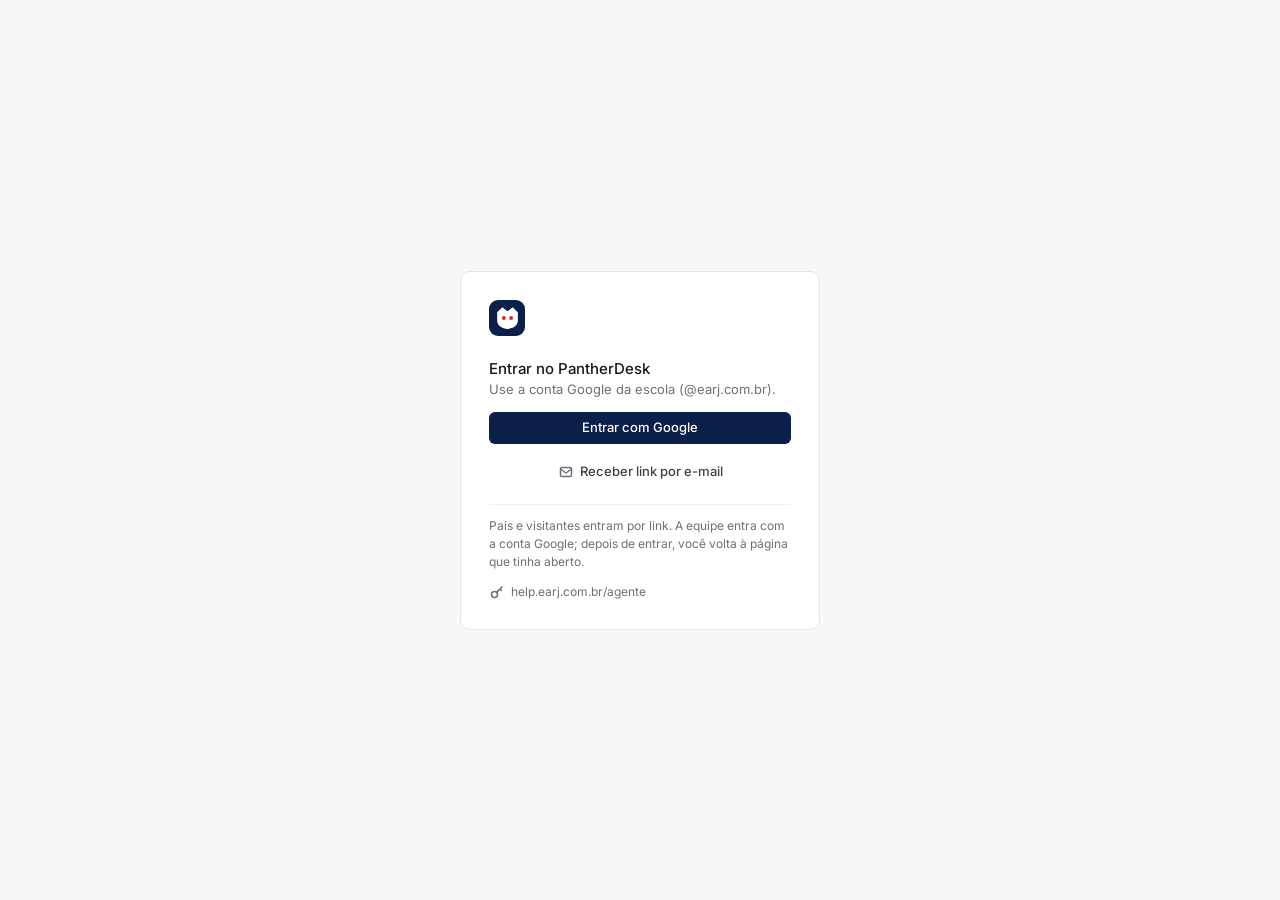
==== commit 09448f6b: "Protótipo no estilo Frappe, stack e notas de estudo de código - design/prototipo: interface refeita " ====
--- a/design/prototipo/index.html
+++ b/design/prototipo/index.html
@@ -5,682 +5,834 @@
 <meta name="viewport" content="width=device-width, initial-scale=1">
 <title>PantherDesk — protótipo</title>
 <link rel="preconnect" href="https://fonts.googleapis.com">
-<link href="https://fonts.googleapis.com/css2?family=Inter:wght@400;500;600;700&display=swap" rel="stylesheet">
+<link href="https://fonts.googleapis.com/css2?family=Inter:wght@400;500;600&display=swap" rel="stylesheet">
 <style>
-/* Paleta Panthers (Δ30): azul-marinho na moldura, royal nas ações, vermelho na atenção */
+/* ---------- Tokens semânticos (claro) ----------
+   superfície · tinta · contorno · destaque · perigo. Cinzas quase sem saturação.
+   Marinho só na marca e no botão primário; royal em link, foco e seleção; vermelho só em problema real. */
 :root{
-  --bg:#F5F7FC; --surface:#FFFFFF; --surface-2:#EEF2FA; --line:#DCE2EF; --line-2:#EDF0F7;
-  --ink:#0A1633; --ink-2:#34415F; --muted:#5A6684; --faint:#8D98B3;
-  --side:#0B1F4B; --side-hover:#13306E; --side-ink:#B9C5E8; --side-line:#1C3270;
-  --marinho:#0B1F4B;
-  --btn:#1F4FD6; --btn-ink:#FFFFFF;
-  --royal:#1F4FD6; --royal-txt:#1F4FD6; --royal-claro:#E8EEFD; --royal-borda:#BCCBF5;
-  --verm:#D62839; --verm-txt:#C42132; --verm-claro:#FDECEE; --verm-borda:#F5BDC3;
-  --nota-claro:#FFFBEB; --nota-borda:#FDE68A; --nota-txt:#78350F;
-  --roxo-claro:#EDE9FE; --roxo-txt:#5B21B6; --roxo-borda:#C4B5FD;
-  --verde-claro:#E7F8EC; --verde-borda:#BBF7D0; --verde-txt:#166534; --verde-forte:#16A34A;
-  --ev-gavea:#0B1F4B; --ev-barra:#1F4FD6;
-  --toast:#0B1F4B; --toast-ink:#FFFFFF;
-  --sombra:0 12px 32px rgba(11,31,75,.14);
-}
+  --sup:#FFFFFF; --sup-2:#F8F8F9; --sup-3:#F1F1F3; --sup-4:#E8E8EB; --lateral:#FAFAFA;
+  --tinta:#18191C; --tinta-2:#3F4147; --tinta-3:#6E7078; --tinta-4:#A0A2A8;
+  --contorno:#E7E7EA; --contorno-2:#F0F0F2; --contorno-forte:#D5D6DA;
+  --primario:#0B1F4B; --primario-hover:#16306B; --primario-tinta:#FFFFFF;
+  --royal:#1F4FD6; --royal-txt:#1F4FD6; --royal-suave:#EEF2FD;
+  --perigo:#D62839; --perigo-txt:#B42131; --perigo-suave:#FCEDEF;
+  --aviso-txt:#8A5800; --aviso-suave:#FBF3DF;
+  --ok-txt:#23704A;
+  --nota:#FFFBEE; --nota-faixa:#E5C463;
+  --st-aberto:#3D6BE0; --st-pendente:#D49B12; --st-espera:#A0A2A8; --st-resolvido:#2F9A62;
+  --c-barra:#3D6BE0; --c-gavea:#0B1F4B; --c-entre:#6E7078;
+  --sombra-flut:0 10px 28px rgba(20,20,26,.12),0 1px 3px rgba(20,20,26,.08);
+  --veu:rgba(20,20,26,.24);
+}
+/* ---------- Mesmos tokens no escuro ---------- */
 :root[data-theme="dark"]{
-  --bg:#070D1F; --surface:#0E1730; --surface-2:#16213F; --line:#24325A; --line-2:#1A2547;
-  --ink:#EEF2FF; --ink-2:#C9D2EC; --muted:#97A3C4; --faint:#68769C;
-  --side:#06112E; --side-hover:#13306E; --side-line:#1C3270;
-  --btn:#3F63E6; --btn-ink:#FFFFFF;
-  --royal:#3F63E6; --royal-txt:#7090FF; --royal-claro:#16224A; --royal-borda:#2E4590;
-  --verm:#E0384A; --verm-txt:#FF5C6C; --verm-claro:#2E1018; --verm-borda:#6B2230;
-  --nota-claro:#2A1F0A; --nota-borda:#5C4413; --nota-txt:#FCD34D;
-  --roxo-claro:#24193F; --roxo-txt:#C4B5FD; --roxo-borda:#4C3A86;
-  --verde-claro:#0F2417; --verde-borda:#1F5133; --verde-txt:#86EFAC; --verde-forte:#22C55E;
-  --ev-gavea:#22397A; --ev-barra:#3F63E6;
-  --toast:#1C3270;
-  --sombra:0 12px 32px rgba(0,0,0,.5);
-}
-*{box-sizing:border-box}
+  --sup:#151517; --sup-2:#1A1A1D; --sup-3:#232327; --sup-4:#2D2D32; --lateral:#18181B;
+  --tinta:#ECECEE; --tinta-2:#C7C8CC; --tinta-3:#8D8F96; --tinta-4:#5E6066;
+  --contorno:#2A2A2F; --contorno-2:#212125; --contorno-forte:#3A3A40;
+  --primario:#E6EAF5; --primario-hover:#FFFFFF; --primario-tinta:#0B1F4B;
+  --royal:#7393F2; --royal-txt:#8EA8F6; --royal-suave:#1D2541;
+  --perigo:#E5484D; --perigo-txt:#FF7B81; --perigo-suave:#3A1B1F;
+  --aviso-txt:#EDBE5F; --aviso-suave:#32280F;
+  --ok-txt:#6BCB98;
+  --nota:#25210F; --nota-faixa:#8A7330;
+  --st-aberto:#7393F2; --st-pendente:#E0AE3A; --st-espera:#6E7078; --st-resolvido:#3DB57A;
+  --c-barra:#7393F2; --c-gavea:#A9B6D8; --c-entre:#8D8F96;
+  --sombra-flut:0 10px 28px rgba(0,0,0,.5),0 0 0 1px rgba(255,255,255,.05);
+  --veu:rgba(0,0,0,.5);
+}
+*{box-sizing:border-box;scrollbar-width:thin;scrollbar-color:var(--contorno-forte) transparent}
 html,body{margin:0;height:100%}
-body{background:var(--bg);color:var(--ink);font-family:Inter,"Segoe UI",system-ui,sans-serif;font-size:14px;-webkit-font-smoothing:antialiased}
+body{background:var(--sup);color:var(--tinta);font-family:Inter,"Segoe UI",system-ui,sans-serif;font-size:13px;line-height:1.5;-webkit-font-smoothing:antialiased}
 button,input,select,textarea{font:inherit;color:inherit}
 button{cursor:pointer}
-a{color:inherit}
-.sr{position:absolute;left:-9999px}
-:focus-visible{outline:2px solid var(--royal);outline-offset:2px}
-a,button,tr,.cartao-lista{transition:background-color .15s ease,color .15s ease,border-color .15s ease,box-shadow .15s ease,transform .15s ease}
-
-/* ---------- Moldura ---------- */
+a{color:inherit;text-decoration:none}
+h1,h2,h3,p{margin:0}
+h1,h2,h3,strong,b{font-weight:500}
+.sr{position:absolute;width:1px;height:1px;overflow:hidden;clip:rect(0 0 0 0)}
+:focus-visible{outline:2px solid var(--royal);outline-offset:1px}
+.oculto{display:none!important}
+.mut{color:var(--tinta-3)}
+.mut4{color:var(--tinta-4)}
+.esp{flex:1}
+.rel{position:relative;display:inline-flex}
+.lnk{color:var(--royal-txt)}
+.lnk:hover{text-decoration:underline}
+kbd{font-family:inherit;font-size:11px;color:var(--tinta-4);border:1px solid var(--contorno);border-radius:4px;padding:0 4px;line-height:16px;white-space:nowrap}
+svg.i{flex:none;display:block}
+hr{border:0;border-top:1px solid var(--contorno-2);margin:4px 0}
+.marca-t{display:inline-flex;align-items:center;justify-content:center;background:#0B1F4B;flex:none}
+:root[data-theme="dark"] .marca-t{box-shadow:inset 0 0 0 1px rgba(255,255,255,.14)}
+
+/* ---------- Botões: um sólido por tela, o resto cinza ou fantasma ---------- */
+.b{height:28px;padding:0 10px;border-radius:6px;border:0;background:var(--sup-3);color:var(--tinta);font-size:13px;font-weight:500;display:inline-flex;align-items:center;gap:6px;white-space:nowrap;flex:none}
+.b:hover{background:var(--sup-4)}
+.b svg{color:var(--tinta-3)}
+.b.fant{background:transparent;color:var(--tinta-2)}
+.b.fant:hover{background:var(--sup-3);color:var(--tinta)}
+.b.sol{background:var(--primario);color:var(--primario-tinta)}
+.b.sol:hover{background:var(--primario-hover)}
+.b.sol svg{color:currentColor}
+.b.ic{width:28px;padding:0;justify-content:center}
+.b.gr{height:32px;padding:0 12px}
+.b.larga{width:100%;justify-content:center}
+.b[aria-pressed="true"]{background:var(--sup-4);color:var(--tinta)}
+.b kbd{margin-left:2px}
+
+/* ---------- Menus flutuantes (únicos com sombra) ---------- */
+.pop{position:absolute;top:calc(100% + 4px);left:0;z-index:45;min-width:200px;background:var(--sup);border:1px solid var(--contorno);border-radius:8px;box-shadow:var(--sombra-flut);padding:4px;display:none;text-align:left;font-weight:400}
+.pop.dir{left:auto;right:0}
+.pop.cima{top:auto;bottom:calc(100% + 8px)}
+.pop.fixo{position:fixed}
+.pop.aberto{display:block;animation:surge .15s ease both}
+.pop button{display:flex;align-items:center;gap:8px;width:100%;min-height:30px;padding:4px 8px;border:0;background:none;border-radius:5px;font-size:13px;font-weight:400;color:var(--tinta);text-align:left;white-space:nowrap}
+.pop button:hover,.pop button.on{background:var(--sup-3)}
+.pop button svg{color:var(--tinta-3)}
+.pop button .fim,.pop button kbd,.pop button .cont{margin-left:auto}
+.pop button .cont{color:var(--tinta-4);font-size:12px}
+.pop button:disabled{color:var(--tinta-4);background:none;cursor:default}
+.pop .pop-tit{font-size:12px;color:var(--tinta-3);padding:6px 8px 2px}
+.pop input{width:100%;height:30px;border:1px solid var(--contorno);border-radius:6px;padding:0 8px;background:var(--sup);margin-bottom:4px;outline:none}
+.pop input:focus{border-color:var(--royal)}
+.pop-cab{display:flex;gap:10px;align-items:center;padding:8px}
+.pop-cab small{display:block;color:var(--tinta-3);font-size:12px}
+.pop .var{margin-left:auto;font-size:12px;color:var(--tinta-3)}
+.pop .sub-m{display:block;font-size:12px;color:var(--tinta-3)}
+@keyframes surge{from{opacity:0;transform:translateY(-3px)}to{opacity:1;transform:none}}
+
+/* ---------- Pequenas peças ---------- */
+.pt{width:7px;height:7px;border-radius:50%;display:inline-block;flex:none}
+.est{display:inline-flex;align-items:center;gap:7px;color:var(--tinta-2)}
+.emb{display:inline-flex;align-items:center;height:20px;padding:0 6px;border-radius:4px;font-size:12px;background:var(--sup-3);color:var(--tinta-2);white-space:nowrap;font-variant-numeric:tabular-nums}
+.emb.perto{background:var(--aviso-suave);color:var(--aviso-txt)}
+.emb.estourado{background:var(--perigo-suave);color:var(--perigo-txt)}
+.emb.ok{background:none;padding:0;color:var(--tinta-3)}
+.emb.pausa{background:none;padding:0;color:var(--tinta-4)}
+.emb.nada{background:none;padding:0;color:var(--tinta-4)}
+.av{position:relative;width:20px;height:20px;border-radius:50%;background:var(--sup-4);color:var(--tinta-2);font-size:10px;font-weight:500;display:inline-flex;align-items:center;justify-content:center;flex:none;line-height:1}
+.av.m{width:28px;height:28px;font-size:11px}
+.av.g{width:40px;height:40px;font-size:13px}
+.av.voce{background:#0B1F4B;color:#FFFFFF}
+:root[data-theme="dark"] .av.voce{background:#2B3C6B}
+.av .mini{position:absolute;right:-4px;bottom:-4px;width:15px;height:15px;border-radius:50%;background:var(--sup);border:1px solid var(--contorno);display:flex;align-items:center;justify-content:center;color:var(--tinta-3)}
+.resp{display:inline-flex;align-items:center;gap:7px;min-width:0}
+.pri{display:inline-flex;align-items:center;gap:7px;color:var(--tinta-2)}
+.pri svg{color:var(--tinta-3)}
+.pri.urg,.pri.urg svg{color:var(--perigo-txt)}
+.tag-l{font-size:11px;color:var(--tinta-3);border:1px solid var(--contorno);border-radius:3px;padding:0 3px;line-height:15px;flex:none}
+.etq{display:inline-flex;align-items:center;height:20px;padding:0 6px;border-radius:4px;background:var(--sup-3);color:var(--tinta-2);font-size:12px}
+.mencao{color:var(--royal-txt);font-weight:500}
+.esq{display:block;height:8px;border-radius:4px;background:var(--sup-3);animation:pulsa 1s ease-in-out infinite alternate}
+@keyframes pulsa{from{opacity:.55}to{opacity:1}}
+.vazio{display:flex;flex-direction:column;align-items:center;gap:6px;padding:64px 16px;color:var(--tinta-3);text-align:center}
+.vazio svg{color:var(--tinta-4);margin-bottom:4px}
+.vazio strong{color:var(--tinta)}
+.div-v{width:1px;height:16px;background:var(--contorno);margin:0 4px;flex:none}
+.seg-t{display:inline-flex;gap:2px;align-items:center}
+.seg-t button{height:26px;padding:0 8px;border:0;background:none;border-radius:6px;color:var(--tinta-3);font-size:13px;white-space:nowrap}
+.seg-t button:hover{color:var(--tinta)}
+.seg-t button.on{background:var(--sup-3);color:var(--tinta)}
+
+/* ---------- Moldura e barra lateral clara ---------- */
 .app{display:flex;min-height:100vh}
 .app.sem-lateral .lateral{display:none}
-.lateral{flex:0 0 236px;background:var(--side);color:var(--side-ink);display:flex;flex-direction:column;gap:2px;padding:16px 12px;position:sticky;top:0;height:100vh;overflow:auto}
-.logo{display:flex;align-items:center;gap:10px;padding:4px 8px 18px}
-.logo .selo{width:34px;height:34px;border-radius:9px;background:#FFFFFF;display:flex;align-items:center;justify-content:center}
-.logo strong{color:#FFFFFF;font-size:15px;letter-spacing:-.01em;display:block}
-.logo span{font-size:12px}
-.lateral a{display:flex;align-items:center;gap:10px;padding:9px 10px;border-radius:8px;color:var(--side-ink);text-decoration:none}
-.lateral a:hover{background:var(--side-hover);color:#FFFFFF}
-.lateral a[aria-current="page"]{background:var(--side-hover);color:#FFFFFF;font-weight:500;box-shadow:inset 3px 0 0 #7090FF}
-.lateral a.fila{padding:7px 10px;justify-content:space-between}
-.lateral a.fila .v{background:var(--verm);color:#fff;border-radius:999px;padding:0 7px;font-size:11px;font-weight:600}
-.lateral .sec{font-size:11px;font-weight:600;letter-spacing:.06em;text-transform:uppercase;color:#8EA0D6;padding:18px 10px 6px}
-.lateral .num{margin-left:auto;font-size:11px;font-weight:600;background:var(--verm);color:#FFFFFF;border-radius:999px;padding:1px 7px}
-.lateral kbd{margin-left:auto;font-size:11px;border:1px solid var(--side-line);border-radius:4px;padding:0 5px;font-family:inherit}
-.perfil{margin-top:auto;border-top:1px solid var(--side-line);padding:14px 4px 2px;display:flex;align-items:center;gap:8px;position:relative}
-.avatar{width:32px;height:32px;border-radius:50%;background:#1C3270;color:#FFFFFF;font-size:12px;font-weight:600;display:flex;align-items:center;justify-content:center;position:relative;flex:0 0 32px}
-.avatar .on{position:absolute;right:-1px;bottom:-1px;width:10px;height:10px;border-radius:50%;background:#22C55E;border:2px solid var(--side)}
-.perfil strong{color:#FFFFFF;font-size:13px;display:block}
-.perfil .quem{display:flex;align-items:center;gap:10px;border:0;background:transparent;color:var(--side-ink);text-align:left;padding:4px;border-radius:8px;flex:1;min-width:0}
-.perfil .quem:hover{background:var(--side-hover)}
-.perfil .ic{border:1px solid var(--side-line);background:transparent;color:var(--side-ink);border-radius:8px;width:32px;height:32px;flex:0 0 32px}
-.perfil .ic:hover{color:#FFFFFF;border-color:#5570B8}
-#pop-perfil{left:0;right:0;bottom:56px}
-
-.conteudo{flex:1;min-width:0;display:flex;flex-direction:column;overflow-x:clip}
-.topo{height:56px;padding:0 24px;border-bottom:1px solid var(--line);background:var(--surface);display:flex;align-items:center;gap:10px;font-size:13px;position:sticky;top:0;z-index:5;min-width:0}
-.topo .sep{color:var(--faint)}
-.topo .muted{color:var(--muted)}
-.icone{width:34px;height:34px;border-radius:8px;border:1px solid var(--line);background:var(--surface);display:inline-flex;align-items:center;justify-content:center;position:relative;color:var(--ink-2);flex:0 0 34px}
-.icone:hover{background:var(--surface-2)}
-.icone .ponto{position:absolute;top:6px;right:6px;width:7px;height:7px;border-radius:50%;background:var(--verm)}
-.btn{height:34px;padding:0 12px;border-radius:8px;border:1px solid var(--line);background:var(--surface);font-size:13px;display:inline-flex;align-items:center;gap:6px;white-space:nowrap}
-.btn:hover{background:var(--surface-2)}
-.btn.prim{background:var(--btn);color:var(--btn-ink);border-color:var(--btn);font-weight:600}
-.btn.prim:hover{opacity:.9}
-.btn.atencao{border-color:var(--verm-borda);background:var(--verm-claro);color:var(--verm-txt);font-weight:600;text-decoration:none}
+.lateral{width:228px;flex:0 0 228px;background:var(--lateral);border-right:1px solid var(--contorno);position:sticky;top:0;height:100vh;display:flex;flex-direction:column;padding:8px;z-index:20;transition:width .2s ease,flex-basis .2s ease}
+.lat-topo{display:flex;flex-direction:column;gap:1px;position:relative}
+.ident{display:flex;align-items:center;gap:8px;height:40px;padding:0 6px;border:0;background:none;border-radius:6px;text-align:left;width:100%;margin-bottom:6px;color:var(--tinta)}
+.ident:hover{background:var(--sup-3)}
+.ident strong{display:block;font-size:13px;line-height:1.25}
+.ident small{display:block;font-size:12px;color:var(--tinta-3);line-height:1.25}
+.ident > svg{margin-left:auto;color:var(--tinta-3)}
+#pop-perfil{top:42px;width:220px}
+.ni{display:flex;align-items:center;gap:8px;height:30px;padding:0 8px;border:0;background:none;border-radius:6px;color:var(--tinta-2);font-size:13px;width:100%;text-align:left;white-space:nowrap;overflow:hidden;flex:none}
+.ni svg{color:var(--tinta-3)}
+.ni:hover{background:var(--sup-3);color:var(--tinta)}
+.ni[aria-current="page"]{background:var(--sup-4);color:var(--tinta)}
+.ni[aria-current="page"] svg{color:var(--tinta-2)}
+.ni .cont,.ni kbd{margin-left:auto}
+.ni .cont{font-size:12px;color:var(--tinta-4)}
+.lat-nav{display:flex;flex-direction:column;gap:1px;margin-top:14px;flex:1;overflow:auto;min-height:0}
+.grupo-cab{display:flex;align-items:center;gap:4px;height:28px;margin-top:16px;padding:0 8px;border:0;background:none;color:var(--tinta-3);font-size:12px;border-radius:6px;width:100%;text-align:left;flex:none}
+.grupo-cab:hover{color:var(--tinta)}
+.grupo-cab svg{transition:transform .2s ease}
+.grupo-cab[aria-expanded="false"] svg{transform:rotate(-90deg)}
+.recolhivel{display:grid;grid-template-rows:1fr;transition:grid-template-rows .2s ease}
+.recolhivel.fechado{grid-template-rows:0fr}
+.recolhivel > div{overflow:hidden;min-height:0;display:flex;flex-direction:column;gap:1px}
+.lat-rod{display:flex;flex-direction:column;gap:1px;padding-top:8px;border-top:1px solid var(--contorno)}
+.app.mini .lateral{width:52px;flex-basis:52px}
+.app.mini .rot-l{display:none!important}
+.app.mini .ni,.app.mini .ident{justify-content:center;padding:0}
+.app.mini .recolhivel.fechado{grid-template-rows:1fr}
+.app.mini #recolher svg{transform:scaleX(-1)}
+.veu-nav{display:none}
+
+.conteudo{flex:1;min-width:0;display:flex;flex-direction:column;view-transition-name:conteudo}
+.tela{display:none}
+.tela.ativa{display:flex;flex-direction:column;min-height:100vh}
+.cab{height:48px;flex:none;display:flex;align-items:center;gap:8px;padding:0 20px;border-bottom:1px solid var(--contorno);background:var(--sup);position:sticky;top:0;z-index:8}
+.cab .tit{font-size:15px;font-weight:500;white-space:nowrap}
+.trilha{display:flex;align-items:center;gap:6px;min-width:0;font-size:13px}
+.trilha a,.trilha .ant{color:var(--tinta-3);white-space:nowrap}
+.trilha a:hover{color:var(--tinta)}
+.trilha .sep{color:var(--tinta-4)}
+.trilha .atual{color:var(--tinta);white-space:nowrap;overflow:hidden;text-overflow:ellipsis;min-width:0}
+.so-m{display:none!important}
 
 /* ---------- Transições ---------- */
-@keyframes entra{from{opacity:0;transform:translateY(10px)}to{opacity:1;transform:none}}
-@keyframes campo{from{opacity:0;transform:translateY(-6px)}to{opacity:1;transform:none}}
-@keyframes sobe{from{opacity:0;transform:translate(-50%,16px)}to{opacity:1;transform:translate(-50%,0)}}
-@keyframes pop{from{opacity:0;transform:translateY(-4px) scale(.98)}to{opacity:1;transform:none}}
-@keyframes msg{from{opacity:0;transform:translateY(8px) scale(.98)}to{opacity:1;transform:none}}
-@keyframes desliza{from{opacity:0;transform:translateX(28px)}to{opacity:1;transform:none}}
-@keyframes digita{0%,80%,100%{opacity:.25}40%{opacity:1}}
-.tela{display:none}
-.tela.ativa{display:block}
-.tela.ativa .anima{animation:entra .32s cubic-bezier(.2,.7,.2,1) both}
-.tela.ativa .anima.d1{animation-delay:.05s}
-.tela.ativa .anima.d2{animation-delay:.1s}
-.tela.ativa .anima.d3{animation-delay:.15s}
-::view-transition-old(conteudo){animation:.18s ease both sai}
-::view-transition-new(conteudo){animation:.32s cubic-bezier(.2,.7,.2,1) both entra}
-@keyframes sai{to{opacity:0;transform:translateY(-6px)}}
-.conteudo{view-transition-name:conteudo}
+::view-transition-old(conteudo){animation:.12s ease both vt-sai}
+::view-transition-new(conteudo){animation:.18s ease both vt-entra}
+@keyframes vt-sai{to{opacity:0}}
+@keyframes vt-entra{from{opacity:0}}
 @media (prefers-reduced-motion:reduce){
   *,*::before,*::after,::view-transition-old(conteudo),::view-transition-new(conteudo){animation:none!important;transition:none!important}
 }
 
-/* ---------- Componentes ---------- */
-.cartao{background:var(--surface);border:1px solid var(--line);border-radius:14px}
-.rot{font-size:12px;font-weight:600;letter-spacing:.06em;text-transform:uppercase;color:var(--muted);margin:0}
-.pill{display:inline-flex;align-items:center;gap:6px;padding:3px 10px;border:1px solid var(--line);border-radius:999px;font-size:12px;font-weight:500;white-space:nowrap}
-.pill i{width:7px;height:7px;border-radius:50%;display:inline-block}
-.sla{font-size:11px;font-weight:600;padding:2px 8px;border-radius:999px;white-space:nowrap}
-.sla.alerta{background:var(--verm-claro);color:var(--verm-txt)}
-.sla.ok{background:var(--verde-claro);color:var(--verde-txt)}
-.sla.venc{background:var(--verm);color:#fff}
-.sla.pausa{background:var(--surface-2);color:var(--muted)}
-.sla.evt{background:var(--royal-claro);color:var(--royal-txt)}
-.selo-inc{display:inline-flex;align-items:center;gap:4px;font-size:11px;font-weight:700;padding:2px 8px;border-radius:999px;background:var(--verm-claro);color:var(--verm-txt);border:1px solid var(--verm-borda);white-space:nowrap}
-.lng{font-size:10px;font-weight:700;border:1px solid var(--line);border-radius:4px;padding:0 4px;color:var(--muted)}
-.ini{width:34px;height:34px;border-radius:50%;font-size:12px;font-weight:700;display:flex;align-items:center;justify-content:center;flex:0 0 34px}
-.i-azul{background:#DBE4FD;color:#1A3FA8}.i-roxo{background:#E9D5FF;color:#6B21A8}.i-verde{background:#DCFCE7;color:#166534}.i-verm{background:#FDE0E3;color:#9F1B2A}.i-esc{background:var(--marinho);color:#fff}
-:root[data-theme="dark"] .i-esc{background:var(--btn)}
-.seg{display:flex;gap:4px;background:var(--surface-2);padding:3px;border-radius:9px}
-.seg button{flex:1;height:30px;padding:0 12px;border-radius:7px;border:0;background:transparent;color:var(--muted);font-size:12px;white-space:nowrap}
-.seg button.on{background:var(--surface);color:var(--royal-txt);font-weight:600;box-shadow:0 1px 2px rgba(11,31,75,.12)}
-.seg.mini button{height:24px;padding:0 10px;font-size:11px}
-.pop{position:absolute;z-index:20;background:var(--surface);color:var(--ink);border:1px solid var(--line);border-radius:12px;box-shadow:var(--sombra);padding:6px;min-width:220px;display:none}
-.pop.aberto{display:block;animation:pop .16s ease both}
-.pop button{display:flex;justify-content:space-between;align-items:center;width:100%;border:0;background:none;text-align:left;padding:8px 10px;border-radius:8px;font-size:13px;gap:10px;color:var(--ink)}
-.pop button:hover{background:var(--surface-2)}
-.pop kbd{font-family:inherit;font-size:11px;color:var(--muted)}
-.pop input{width:100%;height:34px;border:1px solid var(--line);border-radius:8px;padding:0 10px;background:var(--surface);margin-bottom:4px;outline:none}
-.pop input:focus{border-color:var(--royal)}
-.pop .var{font-size:10px;font-weight:700;letter-spacing:.04em;padding:1px 6px;border-radius:999px;background:var(--royal-claro);color:var(--royal-txt);white-space:nowrap}
-
 /* ---------- Entrar ---------- */
-.tela.entrar.ativa{display:flex}
-.entrar{min-height:100vh;align-items:center;justify-content:center;padding:32px 16px;background:radial-gradient(900px 520px at 15% -10%,rgba(31,79,214,.55),transparent 60%),radial-gradient(700px 420px at 110% 110%,rgba(214,40,57,.22),transparent 60%),#0B1F4B}
-.cartao-entrar{width:100%;max-width:420px;padding:30px;border-radius:20px;background:var(--surface);box-shadow:0 30px 80px rgba(0,0,0,.35);display:flex;flex-direction:column;gap:18px}
-.endereco{align-self:flex-start;display:inline-flex;align-items:center;gap:6px;font-size:12px;font-weight:500;color:var(--ink-2);background:var(--surface-2);border:1px solid var(--line);border-radius:999px;padding:4px 10px}
-.marca-entrar{display:flex;align-items:center;gap:12px}
-.marca-entrar .selo{width:44px;height:44px;border-radius:12px;background:var(--marinho);display:flex;align-items:center;justify-content:center;flex:0 0 44px}
-.marca-entrar strong{font-size:18px;display:block;letter-spacing:-.01em}
-.marca-entrar span{font-size:13px;color:var(--muted)}
-.cartao-entrar h1{margin:0 0 4px;font-size:24px;letter-spacing:-.02em}
-.btn-google{height:50px;border-radius:12px;border:0;background:var(--btn);color:var(--btn-ink);font-weight:600;font-size:15px;display:flex;align-items:center;justify-content:center;gap:10px}
-.btn-google:hover{opacity:.92}
-.btn-google .g{width:28px;height:28px;border-radius:50%;background:#fff;color:#1F4FD6;font-weight:700;font-size:15px;display:flex;align-items:center;justify-content:center}
-.ou{display:flex;align-items:center;gap:10px;color:var(--muted);font-size:12px}
-.ou::before,.ou::after{content:"";flex:1;border-top:1px solid var(--line)}
-.btn-sec{min-height:46px;border:1px solid var(--line);background:var(--surface);border-radius:12px;font-size:13px;color:var(--ink-2);padding:8px 14px}
-.btn-sec:hover{background:var(--surface-2)}
-.btn-sec b{color:var(--royal-txt)}
-.rodape-entrar{margin:0;font-size:12px;color:var(--muted);line-height:1.5}
+.tela.entrar.ativa{align-items:center;justify-content:center;background:var(--sup-2)}
+.entrar-c{width:100%;max-width:360px;margin:16px;padding:28px;background:var(--sup);border:1px solid var(--contorno);border-radius:10px;display:flex;flex-direction:column;gap:12px}
+.entrar-c h1{font-size:15px;margin-top:10px}
+.entrar-c .endereco{display:flex;align-items:center;gap:6px;font-size:12px;color:var(--tinta-3)}
+.entrar-c .nota-rod{font-size:12px;color:var(--tinta-3);border-top:1px solid var(--contorno-2);padding-top:12px;margin-top:4px}
+.linha-f{display:flex;gap:8px}
+.inp{height:32px;border:1px solid var(--contorno-forte);border-radius:6px;padding:0 10px;background:var(--sup);min-width:0;flex:1;outline:none;color:var(--tinta)}
+.inp:focus{border-color:var(--royal);box-shadow:0 0 0 2px var(--royal-suave)}
+.lbl{font-size:13px;color:var(--tinta-2)}
 
 /* ---------- Início ---------- */
-.pad{padding:24px 28px;display:flex;flex-direction:column;gap:20px}
-.stats{display:grid;grid-template-columns:repeat(auto-fit,minmax(210px,1fr));gap:16px}
-.stat{padding:20px;display:flex;flex-direction:column;gap:10px}
-.stat .cab{display:flex;justify-content:space-between;font-size:13px;font-weight:500}
-.stat b{font-size:32px;font-weight:700;letter-spacing:-.02em}
-.stat span{font-size:12px;color:var(--muted)}
-.duas{display:flex;flex-wrap:wrap;gap:20px}
-.barra-prog{height:8px;border-radius:999px;background:var(--surface-2);overflow:hidden}
-.barra-prog div{height:8px;border-radius:999px}
-.feed a{display:flex;gap:12px;padding:14px 22px;border-bottom:1px solid var(--line-2);text-decoration:none}
-.feed a:hover{background:var(--surface-2)}
-.feed a.nova{background:var(--bg)}
-.feed .txt{flex:1;display:flex;flex-direction:column;gap:6px;font-size:13px}
-.feed .meta{color:var(--muted);font-size:12px}
-.feed .cit{background:var(--surface-2);border-radius:8px;padding:8px 10px;color:var(--ink-2)}
-.nao-lida{width:8px;height:8px;margin-top:6px;border-radius:50%;background:var(--verm);flex:0 0 8px}
-.abas{display:flex;gap:18px;padding:12px 22px 0;border-bottom:1px solid var(--line-2);font-size:13px;overflow-x:auto}
-.abas button{border:0;background:none;padding:0 0 10px;color:var(--muted);border-bottom:2px solid transparent;white-space:nowrap}
-.abas button.on{color:var(--royal-txt);font-weight:600;border-bottom-color:var(--royal)}
-.abas .cont{font-size:11px;border-radius:999px;padding:1px 6px;font-weight:600;background:var(--surface-2)}
-.abas .cont.v{background:var(--verm);color:#fff}
-
-/* ---------- Ticket ---------- */
-.ticket{display:flex;min-height:calc(100vh - 56px)}
-.lista{flex:0 0 330px;width:330px;min-width:0;overflow:hidden;background:var(--surface);border-right:1px solid var(--line);display:flex;flex-direction:column}
-.cartao-lista,.cartao-lista > span{min-width:0;max-width:100%}
-.lista .cab{padding:16px 16px 12px;border-bottom:1px solid var(--line);display:flex;flex-direction:column;gap:12px}
-.lista .grupo{font-size:11px;font-weight:600;letter-spacing:.06em;text-transform:uppercase;color:var(--muted);padding:14px 16px 6px}
-.cartao-lista{display:flex;flex-direction:column;gap:5px;padding:12px 14px;margin:0 8px;border-radius:10px;text-decoration:none;border:0;background:none;text-align:left;width:calc(100% - 16px)}
-.cartao-lista:hover{background:var(--surface-2)}
-.cartao-lista.on{background:var(--royal-claro);box-shadow:inset 3px 0 0 var(--royal)}
-.cartao-lista .l1{display:flex;align-items:center;gap:8px}
-.cartao-lista .l1 > span:last-child{margin-left:auto;font-size:12px;color:var(--muted)}
-.cartao-lista .ass{font-size:13px;font-weight:500}
-.cartao-lista .prev{font-size:12px;color:var(--muted);white-space:nowrap;overflow:hidden;text-overflow:ellipsis}
-.cartao-lista .l4{display:flex;flex-wrap:wrap;gap:6px;align-items:center;font-size:11px;color:var(--muted)}
-.centro{flex:1;min-width:0;display:flex;flex-direction:column}
-.conversa{flex:1;padding:4px 24px 16px;display:flex;flex-direction:column;gap:12px}
-.msg{background:var(--surface);border:1px solid var(--line);border-radius:12px;box-shadow:0 1px 2px rgba(11,31,75,.05)}
-.msg .cab{display:flex;align-items:center;gap:12px;padding:12px 16px;border-bottom:1px solid var(--line-2)}
-.msg .cab small{display:block;font-size:12px;color:var(--muted)}
-.msg .cab .hora{margin-left:auto;font-size:12px;color:var(--muted)}
-.msg p{margin:0;padding:14px 16px;font-size:14px;line-height:1.6}
-.msg.interna{background:var(--nota-claro);border-color:var(--nota-borda);box-shadow:none}
-.msg.interna .cab{border:0;padding-bottom:0}
-.msg.paralela{border-style:dashed;border-color:var(--roxo-borda);box-shadow:none}
-.etq{font-size:11px;font-weight:600;padding:2px 8px;border-radius:999px}
-.etq.int{background:var(--nota-borda);color:var(--nota-txt)}
-.etq.par{background:var(--roxo-claro);color:var(--roxo-txt)}
-.mencao{font-weight:600;color:var(--royal-txt)}
-.resumo{border:1px solid var(--line);border-radius:12px;padding:12px 14px;background:linear-gradient(180deg,var(--royal-claro),var(--surface))}
-.editor{margin:0 24px 20px;background:var(--surface);border:1px solid var(--line);border-radius:14px;box-shadow:0 4px 16px rgba(11,31,75,.08);position:sticky;bottom:16px}
-.editor.interna{background:var(--nota-claro);border-color:var(--nota-borda)}
-.editor textarea{display:block;width:100%;border:0;resize:none;min-height:76px;padding:12px 16px;line-height:1.55;outline:none;background:transparent}
-.editor .rod{display:flex;flex-wrap:wrap;align-items:center;gap:8px;padding:10px 12px;border-top:1px solid var(--line-2)}
-.aviso-inc{margin:10px 12px 0;padding:8px 12px;border-radius:10px;background:var(--verm-claro);border:1px solid var(--verm-borda);color:var(--verm-txt);font-size:12px;font-weight:500}
-.previa{margin:10px 12px 0;padding:8px 10px;border-radius:10px;background:var(--royal-claro);border:1px solid var(--royal-borda);display:flex;flex-wrap:wrap;align-items:center;gap:8px;font-size:12px}
-.previa .x{margin-left:auto;border:0;background:none;color:var(--muted);width:24px;height:24px;border-radius:6px}
-.previa .x:hover{background:var(--surface)}
-.split{margin-left:auto;display:flex;position:relative}
-.split .a{height:38px;padding:0 16px;border-radius:9px 0 0 9px;border:0;background:var(--btn);color:var(--btn-ink);font-weight:600;font-size:13px}
-.split .b{height:38px;width:34px;border-radius:0 9px 9px 0;border:0;border-left:1px solid rgba(255,255,255,.35);background:var(--btn);color:var(--btn-ink)}
-.split .pop{bottom:44px;right:0}
-.detalhes{flex:0 0 300px;background:var(--surface);border-left:1px solid var(--line);padding:20px;display:flex;flex-direction:column;gap:18px}
-.detalhes section{display:flex;flex-direction:column;gap:10px}
-.detalhes section+section{border-top:1px solid var(--line-2);padding-top:16px}
-.par{display:flex;justify-content:space-between;gap:10px;font-size:13px}
-.par > span:first-child{color:var(--muted)}
-.par > span:last-child{text-align:right}
-.tag{font-size:12px;padding:2px 8px;border-radius:6px;border:1px solid var(--line)}
-.filho{display:flex;justify-content:space-between;align-items:center;font-size:13px;padding:6px 8px;border-radius:8px;background:var(--surface-2)}
-.filho b{font-size:12px;color:var(--verm-txt)}
-.toast{position:fixed;left:50%;bottom:24px;transform:translateX(-50%);background:var(--toast);color:var(--toast-ink);padding:10px 16px;border-radius:12px;font-size:13px;box-shadow:var(--sombra);display:none;z-index:70;max-width:calc(100vw - 32px)}
-.toast.vis{display:block;animation:sobe .3s cubic-bezier(.2,.7,.2,1) both}
-
-/* ---------- Gaveta (rascunho de artigo) ---------- */
-.veu{position:fixed;inset:0;background:rgba(11,31,75,.35);z-index:59;display:none}
+.nums{display:flex;flex-wrap:wrap;padding:0 20px;border-bottom:1px solid var(--contorno)}
+.num{padding:14px 24px 14px 0;margin-right:24px;border-right:1px solid var(--contorno-2);display:flex;flex-direction:column;gap:1px}
+.num:last-child{border-right:0}
+.num span,.num small{font-size:12px;color:var(--tinta-3)}
+.num strong{font-size:15px}
+.secao{padding:16px 20px;min-width:0}
+.secao-cab{display:flex;align-items:center;gap:8px;margin-bottom:8px;min-height:28px}
+.secao-cab h2{font-size:13px}
+.secao .tab th:first-child,.secao .tab td:first-child{padding-left:0}
+.duas{display:flex;flex-wrap:wrap;border-top:1px solid var(--contorno)}
+.duas > .secao{flex:1 1 420px}
+.duas > .secao + .secao{border-left:1px solid var(--contorno)}
+.fd{display:flex;gap:10px;align-items:flex-start;padding:7px 0;font-size:13px;color:var(--tinta-2);border-bottom:1px solid var(--contorno-2)}
+.fd:last-child{border-bottom:0}
+.fd:hover .fd-t{color:var(--tinta)}
+.fd-t{flex:1;min-width:0}
+.fd-t .mut{font-size:12px}
+.fd .cit{display:block;color:var(--tinta-3);font-size:12px;margin-top:1px}
+.pt-nl{width:6px;height:6px;border-radius:50%;background:var(--royal);margin-top:8px;flex:none}
+.grafico{width:100%;height:auto;max-height:220px;display:block}
+
+/* ---------- Lista de tickets ---------- */
+.titulo-sel{display:inline-flex;align-items:center;gap:4px;height:30px;padding:0 6px;margin-left:-6px;border:0;background:none;border-radius:6px;font-size:15px;font-weight:500;color:var(--tinta);white-space:nowrap}
+.titulo-sel:hover{background:var(--sup-3)}
+.titulo-sel svg{color:var(--tinta-3)}
+.ctrl{display:flex;align-items:center;gap:8px;padding:8px 20px;border-bottom:1px solid var(--contorno);flex-wrap:wrap;flex:none}
+.ctrl-e,.ctrl-d{display:flex;align-items:center;gap:4px;flex-wrap:wrap}
+.ctrl-d{margin-left:auto}
+.filtro-txt{display:flex;align-items:center;gap:6px;height:28px;padding:0 8px;border:1px solid var(--contorno);border-radius:6px;width:220px;color:var(--tinta-3);background:var(--sup)}
+.filtro-txt:focus-within{border-color:var(--royal)}
+.filtro-txt input{border:0;outline:0;background:none;width:100%;color:var(--tinta);min-width:0}
+.tab-wrap{overflow-x:auto;flex:1}
+.tab{width:100%;min-width:900px;border-collapse:collapse;table-layout:fixed;font-size:13px}
+.tab.compacta{min-width:620px}
+.tab th{height:32px;padding:0 8px;text-align:left;font-weight:400;font-size:12px;color:var(--tinta-3);border-bottom:1px solid var(--contorno);white-space:nowrap;overflow:hidden;text-overflow:ellipsis}
+.tab td{height:36px;padding:0 8px;border-bottom:1px solid var(--contorno-2);white-space:nowrap;overflow:hidden;text-overflow:ellipsis;color:var(--tinta-2)}
+.tab th:first-child,.tab td:first-child{padding-left:20px}
+.tab th:last-child,.tab td:last-child{padding-right:20px}
+.tab tbody tr{cursor:pointer}
+.tab tbody tr:hover{background:var(--sup-2)}
+.tab tbody tr.sel{background:var(--royal-suave)}
+.tab td.c-ass > div{display:flex;align-items:center;gap:8px;min-width:0}
+.tab .ass{overflow:hidden;text-overflow:ellipsis;color:var(--tinta);min-width:0}
+.tab tr.nl .ass{font-weight:600}
+.tab .c-n{color:var(--tinta-3);font-variant-numeric:tabular-nums}
+.tab .c-criado{color:var(--tinta-3)}
+.tab tr.esq-l{cursor:default}
+.tab tr.esq-l:hover{background:none}
+.chk{width:14px;height:14px;margin:0;accent-color:var(--royal);vertical-align:middle;cursor:pointer}
+.rod-lista{display:flex;align-items:center;gap:8px;padding:6px 20px;border-top:1px solid var(--contorno);font-size:12px;color:var(--tinta-3);position:sticky;bottom:0;background:var(--sup);flex:none}
+.massa{position:fixed;left:50%;bottom:20px;transform:translateX(-50%);display:none;align-items:center;gap:2px;padding:4px 4px 4px 12px;background:var(--sup);border:1px solid var(--contorno);border-radius:8px;box-shadow:var(--sombra-flut);z-index:30;white-space:nowrap}
+.massa.vis{display:flex;animation:sobe .2s ease both}
+.massa #qtd{color:var(--tinta-2);margin-right:4px}
+@keyframes sobe{from{opacity:0;transform:translate(-50%,8px)}to{opacity:1;transform:translate(-50%,0)}}
+
+/* ---------- Tela do ticket ---------- */
+#t-ticket.ativa{height:100vh;min-height:0}
+.tk{flex:1;display:flex;min-height:0}
+.tk-c{flex:1;min-width:0;display:flex;flex-direction:column;min-height:0}
+.abas{display:flex;gap:2px;padding:0 20px;height:42px;align-items:center;border-bottom:1px solid var(--contorno);flex:none}
+.abas button{display:inline-flex;align-items:center;gap:6px;height:28px;padding:0 8px;border:0;background:none;border-radius:6px;color:var(--tinta-3);font-size:13px}
+.abas button:hover{color:var(--tinta)}
+.abas button.on{color:var(--tinta);background:var(--sup-3)}
+.abas button.on svg{color:var(--tinta-2)}
+.linha-t{flex:1;overflow:auto;padding:16px 24px 24px}
+.tl{position:relative;max-width:820px}
+.tl::before{content:"";position:absolute;left:13.5px;top:10px;bottom:10px;width:1px;background:var(--contorno)}
+.it{position:relative;padding-left:42px;margin-bottom:14px}
+.it-av{position:absolute;left:0;top:3px;box-shadow:0 0 0 4px var(--sup)}
+.sis{position:relative;padding:0 0 0 42px;margin:0 0 14px;font-size:12px;color:var(--tinta-3);display:flex;align-items:center;gap:6px;min-height:20px;flex-wrap:wrap}
+.sis b{color:var(--tinta-2)}
+.sis::before{content:"";position:absolute;left:10.5px;top:50%;width:7px;height:7px;margin-top:-3.5px;border-radius:50%;background:var(--sup);border:1px solid var(--contorno-forte)}
+.sis-mais{border:0;background:none;color:var(--tinta-3);font-size:12px;padding:0;text-decoration:underline;text-decoration-style:dotted;text-underline-offset:3px}
+.sis-mais:hover{color:var(--tinta)}
+.msg{border:1px solid var(--contorno);border-radius:8px;background:var(--sup)}
+.msg header{display:flex;align-items:center;gap:8px;padding:4px 4px 0 12px;min-height:34px;font-size:13px;min-width:0}
+.msg header .mut{font-size:12px;white-space:nowrap;overflow:hidden;text-overflow:ellipsis;min-width:0}
+.msg time{font-size:12px;color:var(--tinta-3);white-space:nowrap;margin-left:auto}
+.msg-acoes{display:flex;opacity:.55;transition:opacity .15s}
+.msg:hover .msg-acoes,.msg:focus-within .msg-acoes{opacity:1}
+.msg-c{padding:2px 12px 12px;line-height:1.6;color:var(--tinta);overflow-wrap:anywhere}
+.msg.nota{background:var(--nota);border-color:transparent;box-shadow:inset 3px 0 0 var(--nota-faixa)}
+.msg.forn{background:var(--sup-2);border-style:dashed}
+.anexo{margin:0 12px 12px;display:inline-flex;gap:6px;align-items:center;font-size:12px;color:var(--tinta-2);border:1px solid var(--contorno);border-radius:6px;padding:3px 8px}
+.fixado{max-width:820px;margin-bottom:16px;padding:10px 12px;border-radius:8px;background:var(--sup-2);display:flex;gap:10px;color:var(--tinta-2)}
+.fixado svg{color:var(--tinta-3);margin-top:2px}
+.fixado .linha-res{display:flex;gap:8px;font-size:12px;color:var(--tinta-3)}
+.fixado .linha-res strong{color:var(--tinta)}
+.recolhidas{position:relative;margin:0 0 14px 42px;border:0;background:none;color:var(--tinta-3);font-size:12px;padding:2px 0;text-decoration:underline;text-decoration-style:dotted;text-underline-offset:3px}
+.recolhidas:hover{color:var(--tinta)}
+.ed-zona{flex:none;padding:10px 24px 14px;border-top:1px solid var(--contorno);background:var(--sup)}
+.ed-botoes{display:flex;gap:4px;align-items:center}
+.ed-botoes .rasc{font-size:12px;color:var(--tinta-4);margin-left:6px}
+.editor{border:1px solid var(--contorno-forte);border-radius:8px;max-width:820px;background:var(--sup)}
+.editor.sobe{animation:sobe-ed .22s cubic-bezier(.2,.7,.2,1) both}
+@keyframes sobe-ed{from{opacity:0;transform:translateY(14px)}to{opacity:1;transform:none}}
+.editor.interna{background:var(--nota);border-color:var(--nota-faixa)}
+.editor.interna .seg-t button.on{background:rgba(127,110,40,.12)}
+.ed-cab{display:flex;align-items:center;gap:8px;padding:6px 4px 0 6px}
+#ed-para{font-size:12px;color:var(--tinta-3);white-space:nowrap;overflow:hidden;text-overflow:ellipsis;min-width:0}
+#texto{display:block;width:100%;min-height:96px;max-height:40vh;border:0;resize:vertical;padding:8px 12px;background:transparent;outline:none;line-height:1.55;color:var(--tinta)}
+.ed-rod{display:flex;align-items:center;gap:2px;padding:4px 6px 6px}
+#rascunho{font-size:12px;color:var(--tinta-4);margin-left:6px}
+.aviso-inc{padding:6px 12px 0;font-size:12px;color:var(--tinta-3)}
+.previa{margin:6px 12px 0;padding:3px 3px 3px 10px;border-radius:6px;background:var(--sup-3);display:flex;align-items:center;gap:8px;flex-wrap:wrap;font-size:12px}
+.previa .seg-t button{height:22px;font-size:12px}
+.split{display:inline-flex;position:relative}
+.split .b.a{border-radius:6px 0 0 6px}
+.split .b.b2{border-radius:0 6px 6px 0;width:26px;padding:0;justify-content:center;box-shadow:inset 1px 0 0 rgba(255,255,255,.22)}
+:root[data-theme="dark"] .split .b.b2{box-shadow:inset 1px 0 0 rgba(11,31,75,.25)}
+.split kbd{color:inherit;opacity:.7;border-color:currentColor}
+.painel{flex:0 0 320px;width:320px;border-left:1px solid var(--contorno);overflow:auto;background:var(--sup)}
+.pn-topo{padding:16px;border-bottom:1px solid var(--contorno);display:flex;flex-direction:column;gap:12px}
+.sol-c{display:flex;gap:10px;align-items:center;min-width:0}
+.sol-c strong{display:block;font-size:13px}
+.sol-c small{display:block;font-size:12px;color:var(--tinta-3)}
+.prop{display:grid;grid-template-columns:104px minmax(0,1fr);align-items:center;min-height:30px;gap:8px}
+.prop > .r{color:var(--tinta-3)}
+.prop > .v{min-width:0;color:var(--tinta);display:flex;align-items:center;gap:6px;flex-wrap:wrap}
+.prop > .v svg{color:var(--tinta-4)}
+.v-perto{color:var(--aviso-txt)!important}
+.v-estourado{color:var(--perigo-txt)!important}
+.v-ok{color:var(--ok-txt)!important}
+.val{border:0;background:none;padding:3px 6px;margin-left:-6px;border-radius:5px;text-align:left;max-width:calc(100% + 6px);white-space:nowrap;overflow:hidden;text-overflow:ellipsis;display:inline-flex;align-items:center;gap:7px;color:var(--tinta)}
+.val:hover{background:var(--sup-3)}
+.val.vazio-v{color:var(--tinta-4)}
+.sec-p{border-bottom:1px solid var(--contorno)}
+.sec-cab{position:sticky;top:0;z-index:1;background:var(--sup);display:flex;align-items:center;justify-content:space-between;width:100%;height:40px;padding:0 16px;border:0;font-weight:500;font-size:13px;color:var(--tinta);text-align:left}
+.sec-cab .cont{margin-left:6px;color:var(--tinta-4);font-weight:400}
+.sec-cab svg{color:var(--tinta-3);transition:transform .2s ease;margin-left:auto}
+.sec-p:not(.aberta) .sec-cab svg{transform:rotate(-90deg)}
+.sec-corpo{display:grid;grid-template-rows:0fr;transition:grid-template-rows .2s ease}
+.sec-p.aberta .sec-corpo{grid-template-rows:1fr}
+.sec-corpo > div{overflow:hidden;min-height:0}
+.sec-in{padding:0 16px 12px}
+.mini-l{display:flex;flex-direction:column}
+.mini-l .li{display:flex;align-items:center;gap:8px;min-height:30px;font-size:13px;color:var(--tinta-2);border:0;background:none;padding:0;text-align:left;width:100%}
+.mini-l .li span:first-child{flex:1;min-width:0;overflow:hidden;text-overflow:ellipsis;white-space:nowrap}
+.mini-l .li small{color:var(--tinta-3);font-size:12px}
+.nota-p{font-size:12px;color:var(--tinta-3);margin-top:4px}
+
+/* ---------- Eventos ---------- */
+.ev-grade{flex:1;display:flex;min-height:0}
+.cal-wrap{flex:1;min-width:0;overflow:auto}
+.cal{display:grid;grid-template-columns:repeat(7,minmax(0,1fr));min-width:660px}
+.cal .dow{font-size:12px;color:var(--tinta-3);padding:6px 8px;border-bottom:1px solid var(--contorno);border-right:1px solid var(--contorno-2)}
+.cal .dia{min-height:104px;padding:4px;border-right:1px solid var(--contorno-2);border-bottom:1px solid var(--contorno-2);display:flex;flex-direction:column;gap:1px;min-width:0}
+.cal > :nth-child(7n){border-right:0}
+.cal .dia.fds{background:var(--sup-2)}
+.cal .dia.fora .n{color:var(--tinta-4)}
+.cal .n{font-size:12px;color:var(--tinta-3);padding:1px 4px}
+.ev{display:flex;align-items:center;gap:6px;width:100%;border:0;background:none;padding:1px 4px;border-radius:4px;font-size:12px;color:var(--tinta-2);text-align:left;white-space:nowrap;overflow:hidden;min-height:20px}
+.ev span:last-child{overflow:hidden;text-overflow:ellipsis}
+.ev:hover{background:var(--sup-3);color:var(--tinta)}
+.ev.mont{color:var(--tinta-3)}
+.ev.mont svg{color:var(--tinta-4)}
+.pt.barra{background:var(--c-barra)}
+.pt.gavea{background:var(--c-gavea)}
+.pt.entre{background:none;box-shadow:inset 0 0 0 1.5px var(--c-entre)}
+.lado{flex:0 0 300px;width:300px}
+.pn-tit{display:flex;align-items:baseline;gap:6px;padding:0 16px;height:40px;align-items:center;font-weight:500;border-bottom:1px solid var(--contorno)}
+.pn-tit small{font-weight:400;color:var(--tinta-3);font-size:12px}
+.prox{display:flex;gap:12px;width:100%;padding:10px 16px;border:0;border-bottom:1px solid var(--contorno-2);background:none;text-align:left;align-items:flex-start}
+.prox:hover{background:var(--sup-2)}
+.prox-d{flex:0 0 30px;display:flex;flex-direction:column;align-items:center;line-height:1.25;color:var(--tinta)}
+.prox-d strong{font-size:15px}
+.prox-d small{font-size:12px;color:var(--tinta-3)}
+.prox-t{flex:1;min-width:0;display:flex;flex-direction:column;gap:3px}
+.prox-t .ass{color:var(--tinta);white-space:nowrap;overflow:hidden;text-overflow:ellipsis}
+.prox-t .mut{font-size:12px;white-space:nowrap;overflow:hidden;text-overflow:ellipsis}
+.prox-t .linha{display:flex;gap:6px;flex-wrap:wrap}
+.legenda{display:flex;gap:12px;align-items:center;font-size:12px;color:var(--tinta-3);flex-wrap:wrap}
+.legenda span{display:inline-flex;align-items:center;gap:6px}
+.sel-l{display:inline-flex;align-items:center;gap:4px;height:28px;padding:0 4px 0 8px;border-radius:6px;color:var(--tinta-3)}
+.sel-l:hover{background:var(--sup-3)}
+.sel-l select{border:0;background:none;color:var(--tinta);outline:none;font-weight:500;cursor:pointer}
+.sel-l select option{background:var(--sup);color:var(--tinta)}
+
+/* ---------- QR da sala ---------- */
+.qr-grade{flex:1;display:flex;min-height:0}
+.qr-centro{flex:1;display:flex;flex-direction:column;align-items:center;gap:12px;padding:24px 16px 40px;overflow:auto;min-width:0}
+.fone{width:340px;max-width:100%;border-radius:36px;border:1px solid var(--contorno-forte);padding:9px;background:var(--sup-2)}
+.tela-fone{border-radius:28px;background:var(--sup);border:1px solid var(--contorno);overflow:hidden;min-height:640px;display:flex;flex-direction:column}
+.fone-st{display:flex;justify-content:space-between;padding:10px 22px 4px;font-size:12px;color:var(--tinta-2)}
+.fone-url{margin:4px 12px 8px;height:28px;border-radius:6px;background:var(--sup-3);font-size:12px;display:flex;align-items:center;justify-content:center;gap:6px;color:var(--tinta-3)}
+.qr-local{padding:12px 16px;border-bottom:1px solid var(--contorno);display:flex;flex-direction:column;gap:2px}
+.qr-local strong{font-size:15px}
+.qr-local span{font-size:12px;color:var(--tinta-3)}
+.qr-lista{flex:1}
+.qr-item{padding:10px 16px;border-bottom:1px solid var(--contorno-2);display:flex;flex-direction:column;gap:3px}
+.qr-item .l1{display:flex;gap:8px;align-items:center;font-size:12px;color:var(--tinta-3)}
+.qr-item .l1 .emb{margin-left:auto}
+.qr-item .tit{border:0;background:none;padding:0;text-align:left;color:var(--tinta);font-weight:500}
+.qr-item .tit:hover{color:var(--royal-txt)}
+.qr-item .l3{display:flex;align-items:center;gap:8px;font-size:12px;color:var(--tinta-3);min-height:28px}
+.qr-item .l3 > :last-child{margin-left:auto}
+.qr-rod{padding:12px 16px 16px}
+.qr-lado{padding:16px;display:flex;flex-direction:column;gap:10px;align-items:center;text-align:center}
+.qr-lado .b{width:100%;justify-content:center}
+.qr-lado p{font-size:12px;color:var(--tinta-3)}
+
+/* ---------- Portal ---------- */
+#t-portal.ativa{display:block}
+.p-topo{height:52px;border-bottom:1px solid var(--contorno);position:sticky;top:0;background:var(--sup);z-index:8}
+.p-in{max-width:1040px;margin:0 auto;height:100%;padding:0 20px;display:flex;align-items:center;gap:8px}
+.p-marca{display:flex;align-items:center;gap:8px;font-weight:500;white-space:nowrap}
+.p-nav{display:flex;gap:2px;margin-left:16px}
+.p-nav a{height:28px;display:inline-flex;align-items:center;padding:0 8px;border-radius:6px;color:var(--tinta-2);white-space:nowrap}
+.p-nav a:hover{background:var(--sup-3);color:var(--tinta)}
+.p-nav a.on{background:var(--sup-3);color:var(--tinta)}
+.av-btn{border:0;background:none;padding:0;border-radius:50%;display:inline-flex}
+#pop-conta{width:240px}
+.p-heroi{max-width:640px;margin:0 auto;padding:56px 20px 28px;display:flex;flex-direction:column;align-items:center;gap:16px;text-align:center}
+.p-heroi h1{font-size:24px;font-weight:500;letter-spacing:-.01em}
+.p-busca{display:flex;align-items:center;gap:8px;width:100%;height:40px;padding:0 12px;border:1px solid var(--contorno-forte);border-radius:8px;background:var(--sup);color:var(--tinta-3)}
+.p-busca:focus-within{border-color:var(--royal);box-shadow:0 0 0 2px var(--royal-suave)}
+.p-busca input{border:0;outline:0;background:none;width:100%;font-size:14px;color:var(--tinta)}
+.p-res{width:100%;text-align:left}
+.p-acoes{display:flex;gap:8px;flex-wrap:wrap;justify-content:center}
+.p-sec{max-width:880px;margin:0 auto;padding:12px 20px 20px}
+.p-sec h2{font-size:12px;font-weight:400;color:var(--tinta-3);margin-bottom:8px}
+.cats{display:grid;grid-template-columns:repeat(auto-fit,minmax(190px,1fr));gap:8px}
+.cats a{display:flex;gap:10px;padding:12px;border:1px solid var(--contorno);border-radius:8px;align-items:flex-start}
+.cats a:hover{background:var(--sup-2)}
+.cats svg{color:var(--tinta-3);margin-top:2px}
+.cats strong{display:block}
+.cats small{display:block;font-size:12px;color:var(--tinta-3)}
+.lista-art a{display:flex;align-items:center;justify-content:space-between;gap:8px;min-height:36px;border-bottom:1px solid var(--contorno-2);color:var(--tinta)}
+.lista-art a:hover{color:var(--royal-txt)}
+.lista-art a svg{color:var(--tinta-4)}
+.p-form{max-width:640px;margin:0 auto;padding:20px 20px 96px;display:flex;flex-direction:column;gap:16px}
+.p-form h1{font-size:15px}
+.form{display:flex;flex-direction:column;gap:14px}
+.campo{display:flex;flex-direction:column;gap:4px;min-width:0}
+.campo label,.campo .lbl{font-size:13px;color:var(--tinta-2)}
+.campo select,.campo input,.campo textarea{height:32px;border:1px solid var(--contorno-forte);border-radius:6px;padding:0 10px;background:var(--sup);width:100%;min-width:0;color:var(--tinta);outline:none}
+.campo textarea{height:auto;min-height:88px;padding:8px 10px;resize:vertical;line-height:1.5}
+.campo select:focus,.campo input:focus,.campo textarea:focus{border-color:var(--royal);box-shadow:0 0 0 2px var(--royal-suave)}
+.campo select:disabled{background:var(--sup-2);color:var(--tinta-2);opacity:1;cursor:not-allowed}
+.grade2{display:grid;grid-template-columns:repeat(2,minmax(0,1fr));gap:12px}
+.grade3{display:grid;grid-template-columns:repeat(3,minmax(0,1fr));gap:12px}
+.cond{animation:campo .2s ease both}
+@keyframes campo{from{opacity:0;transform:translateY(-4px)}to{opacity:1;transform:none}}
+.motivos{display:flex;flex-wrap:wrap;gap:6px}
+.motivos button{height:28px;padding:0 10px;border:1px solid var(--contorno);border-radius:6px;background:var(--sup);color:var(--tinta-2)}
+.motivos button:hover{background:var(--sup-2)}
+.motivos button[aria-checked="true"]{border-color:var(--royal);background:var(--royal-suave);color:var(--tinta)}
+.local-box{padding:12px;border:1px solid var(--contorno);border-radius:8px;display:flex;flex-direction:column;gap:10px}
+.local-box.qr{background:var(--sup-2)}
+.local-cab{display:flex;align-items:center;gap:8px;flex-wrap:wrap;color:var(--tinta-2)}
+.selo-qr{font-size:12px;color:var(--tinta-2);background:var(--sup-4);border-radius:4px;padding:0 6px;height:20px;display:inline-flex;align-items:center;gap:4px}
+.btn-link{border:0;background:none;padding:0;color:var(--royal-txt);margin-left:auto}
+.btn-link:hover{text-decoration:underline}
+.sugest{border:1px solid var(--contorno);border-radius:8px;padding:8px 12px}
+.sugest .s-tit{font-size:12px;color:var(--tinta-3);margin-bottom:2px}
+.sugest a{display:flex;align-items:center;justify-content:space-between;min-height:28px;color:var(--royal-txt)}
+.sugest a:hover{text-decoration:underline}
+.aviso-verm{padding:8px 12px;border-radius:6px;background:var(--perigo-suave);color:var(--perigo-txt)}
+fieldset.equip{border:0;padding:0;margin:0;min-width:0}
+fieldset.equip legend{font-size:13px;color:var(--tinta-2);padding:0;margin-bottom:4px}
+.checks{display:grid;grid-template-columns:repeat(auto-fill,minmax(170px,1fr));gap:2px 12px}
+.checks label{display:flex;align-items:center;gap:8px;min-height:28px;color:var(--tinta-2);cursor:pointer}
+.checks input{accent-color:var(--royal);width:14px;height:14px;margin:0}
+.form-rod{display:flex;align-items:center;gap:8px;padding-top:4px}
+.p-larga{max-width:1040px;margin:0 auto;padding:16px 0 96px}
+.p-cab-l{display:flex;align-items:center;gap:8px;padding:0 20px 12px}
+.p-cab-l h1{font-size:15px}
+.p-larga .tab{min-width:560px}
+
+/* ---------- Chat do portal ---------- */
+.fab{position:fixed;right:20px;bottom:20px;height:36px;border-radius:18px;border:1px solid var(--contorno);background:var(--sup);color:var(--tinta);padding:0 14px;box-shadow:var(--sombra-flut);z-index:35;display:flex;align-items:center;gap:8px;font-weight:500}
+.fab:hover{background:var(--sup-2)}
+.fab svg{color:var(--tinta-3)}
+.chat{position:fixed;right:20px;bottom:66px;width:370px;max-width:calc(100vw - 32px);height:580px;max-height:calc(100vh - 90px);background:var(--sup);border-radius:10px;overflow:hidden;border:1px solid var(--contorno);box-shadow:var(--sombra-flut);display:none;flex-direction:column;z-index:36}
+.chat.aberto{display:flex;animation:surge .2s ease both}
+.chat header{padding:10px 8px 10px 14px;display:flex;align-items:center;gap:10px;border-bottom:1px solid var(--contorno)}
+.chat header small{display:block;font-size:12px;color:var(--tinta-3)}
+.chat .corpo{flex:1;padding:14px;display:flex;flex-direction:column;gap:8px;overflow:auto}
+.bal{max-width:80%;padding:8px 12px;line-height:1.45;border-radius:10px}
+.bal.eu{align-self:flex-end;background:var(--sup-3);color:var(--tinta)}
+.bal.eles{background:var(--sup);border:1px solid var(--contorno)}
+.dia-chat{align-self:center;font-size:12px;color:var(--tinta-3)}
+.aval{border:1px solid var(--contorno);border-radius:8px;padding:12px;display:flex;flex-direction:column;gap:8px}
+.notas{display:flex;gap:4px}
+.notas button{flex:1;height:32px;border-radius:6px;border:1px solid var(--contorno);background:var(--sup);font-weight:500}
+.notas button:hover{background:var(--sup-2)}
+.notas button[aria-checked="true"]{border-color:var(--royal);background:var(--royal-suave)}
+#digitando{padding:4px 14px;font-size:12px;color:var(--tinta-3);display:flex;align-items:center;gap:4px}
+.digit{display:inline-block;width:4px;height:4px;border-radius:50%;background:var(--tinta-3);animation:digita 1.2s infinite}
+.digit:nth-child(2){animation-delay:.15s}.digit:nth-child(3){animation-delay:.3s}
+@keyframes digita{0%,80%,100%{opacity:.25}40%{opacity:1}}
+#form-chat{display:flex;gap:6px;padding:10px;border-top:1px solid var(--contorno)}
+
+/* ---------- Gavetas, diálogos, toast ---------- */
+.veu{position:fixed;inset:0;background:var(--veu);z-index:59;display:none}
 .veu.vis{display:block}
-.gaveta{position:fixed;top:0;right:0;height:100vh;width:460px;max-width:100vw;background:var(--surface);border-left:1px solid var(--line);box-shadow:var(--sombra);z-index:60;display:none;flex-direction:column}
-.gaveta.aberta{display:flex;animation:desliza .28s cubic-bezier(.2,.7,.2,1) both}
-.gaveta header{display:flex;align-items:center;gap:10px;padding:16px 20px;border-bottom:1px solid var(--line)}
-.gaveta .corpo-g{flex:1;overflow:auto;padding:20px;display:flex;flex-direction:column;gap:16px}
-.gaveta footer{display:flex;flex-wrap:wrap;gap:8px;padding:14px 20px;border-top:1px solid var(--line)}
-
-/* ---------- Filas ---------- */
-.chips{display:flex;flex-wrap:wrap;gap:8px;align-items:center}
-.chip{display:inline-flex;align-items:center;gap:6px;height:30px;padding:0 10px;border:1px dashed var(--line);border-radius:8px;font-size:12px;color:var(--ink-2);background:var(--surface)}
-.chip.on{border:1px solid var(--royal);font-weight:500;color:var(--royal-txt)}
-.chip select{border:0;background:transparent;font-size:12px;font-weight:600;color:var(--ink);outline:none}
-.filas-abas{display:flex;gap:6px;overflow-x:auto;padding-bottom:2px}
-.fa{height:32px;padding:0 12px;border-radius:999px;border:1px solid var(--line);background:var(--surface);font-size:12px;white-space:nowrap;display:inline-flex;align-items:center;gap:6px;color:var(--ink-2)}
-.fa:hover{background:var(--surface-2)}
-.fa.on{background:var(--btn);color:var(--btn-ink);border-color:var(--btn);font-weight:600}
-.fa .c{font-size:11px;font-weight:700;border-radius:999px;padding:0 6px;background:var(--surface-2);color:var(--ink-2)}
-.fa .c.v{background:var(--verm);color:#fff}
-.tabela{width:100%;min-width:860px;border-collapse:collapse;font-size:13px}
-.tabela th{text-align:left;color:var(--muted);font-size:12px;font-weight:500;padding:12px 8px;border-bottom:1px solid var(--line)}
-.tabela td{padding:14px 8px;border-bottom:1px solid var(--line-2)}
-.tabela th:first-child,.tabela td:first-child{padding-left:16px;width:28px}
-.tabela tbody tr:hover{background:var(--bg);cursor:pointer}
-.tabela tr.sel{background:var(--royal-claro)}
-.tabela .t strong{font-weight:600;display:flex;align-items:center;gap:8px;flex-wrap:wrap}
-.tabela .t span{font-size:12px;color:var(--muted)}
-.massa{position:fixed;left:calc(50% + 118px);bottom:28px;transform:translateX(-50%);display:none;align-items:center;gap:6px;padding:8px 8px 8px 16px;border-radius:14px;background:#0B1F4B;color:#FFFFFF;font-size:13px;box-shadow:0 12px 32px rgba(0,0,0,.25);z-index:30}
-.massa.vis{display:flex;animation:sobe .3s cubic-bezier(.2,.7,.2,1) both}
-.massa button{height:34px;padding:0 12px;border-radius:9px;border:0;background:#13306E;color:#FFFFFF;font-size:13px}
-.massa button:hover{background:#1C3F8F}
-
-/* ---------- Eventos ---------- */
-.ev-grade{display:flex;flex-wrap:wrap;gap:20px;align-items:flex-start}
-.cal-wrap{flex:999 1 560px;min-width:0;overflow:hidden}
-.cal{display:grid;grid-template-columns:repeat(7,minmax(0,1fr))}
-.cal .dow{font-size:11px;font-weight:600;text-transform:uppercase;letter-spacing:.06em;color:var(--muted);padding:10px 8px;border-bottom:1px solid var(--line)}
-.cal .dia{min-height:108px;border-right:1px solid var(--line-2);border-bottom:1px solid var(--line-2);padding:6px;display:flex;flex-direction:column;gap:4px;min-width:0}
-.cal .dia:nth-child(7n){border-right:0}
-.cal .dia.fds{background:var(--bg)}
-.cal .dia.fora{background:var(--bg);color:var(--faint)}
-.cal .dia .n{font-size:12px;font-weight:600;padding:2px 4px}
-.ev{display:block;width:100%;text-align:left;border:0;border-radius:6px;padding:3px 6px;font-size:11px;font-weight:600;white-space:nowrap;overflow:hidden;text-overflow:ellipsis;color:#fff;line-height:1.35}
-.ev:hover{filter:brightness(1.15)}
-.ev.gavea{background:var(--ev-gavea)}
-.ev.barra{background:var(--ev-barra)}
-.ev.entre{background:var(--surface);color:var(--royal-txt);box-shadow:inset 0 0 0 1.5px var(--royal-txt)}
-.ev.mont{background:transparent;color:var(--muted);box-shadow:inset 0 0 0 1px var(--line);font-weight:500}
-.legenda{display:flex;flex-wrap:wrap;gap:12px;font-size:12px;color:var(--ink-2);align-items:center}
-.sw{display:inline-block;width:12px;height:12px;border-radius:3px;margin-right:4px;vertical-align:-2px}
-.sw.gavea{background:var(--ev-gavea)}.sw.barra{background:var(--ev-barra)}.sw.entre{box-shadow:inset 0 0 0 1.5px var(--royal-txt)}
-.proximos{flex:1 1 300px;min-width:0}
-.prox{display:flex;gap:12px;padding:12px;margin:0 6px;border-radius:10px;text-align:left;border:0;background:none;width:calc(100% - 12px)}
-.prox:hover{background:var(--surface-2)}
-.prox .data-ev{flex:0 0 48px;height:52px;border-radius:10px;background:var(--surface-2);display:flex;flex-direction:column;align-items:center;justify-content:center;border-left:4px solid var(--ev-barra)}
-.prox .data-ev.gavea{border-left-color:var(--ev-gavea)}
-.prox .data-ev.entre{border-left:4px dashed var(--royal-txt)}
-:root[data-theme="dark"] .prox .data-ev.gavea{border-left-color:#5570B8}
-.prox .data-ev b{font-size:18px;line-height:1}
-.prox .data-ev small{font-size:11px;color:var(--muted);text-transform:uppercase}
-.prox .txt{display:flex;flex-direction:column;gap:4px;font-size:13px;min-width:0}
-.prox .txt .muted{font-size:12px;color:var(--muted)}
-
-/* ---------- QR da sala ---------- */
-.qr-grade{display:flex;flex-wrap:wrap;gap:28px;justify-content:center;align-items:flex-start;padding:28px 16px 48px}
-.fone{width:360px;max-width:100%;border-radius:44px;background:#0B1F4B;padding:12px;box-shadow:var(--sombra)}
-.tela-fone{border-radius:34px;background:var(--bg);overflow:hidden;min-height:690px;display:flex;flex-direction:column}
-.tela-fone .status{display:flex;justify-content:space-between;padding:12px 24px 4px;font-size:12px;font-weight:600}
-.tela-fone .url{margin:4px 14px 10px;height:34px;border-radius:10px;background:var(--surface-2);font-size:12px;display:flex;align-items:center;justify-content:center;gap:6px;color:var(--ink-2)}
-.qr-local{background:var(--marinho);color:#fff;margin:0 14px;border-radius:18px;padding:16px;display:flex;flex-direction:column;gap:6px}
-:root[data-theme="dark"] .qr-local{background:#13306E}
-.qr-local h2{margin:0;font-size:20px;letter-spacing:-.01em}
-.qr-local span{font-size:12px;color:#B9C5E8}
-.qr-local .pill-qr{align-self:flex-start;font-size:11px;font-weight:700;background:rgba(255,255,255,.12);color:#fff;border-radius:999px;padding:3px 9px}
-.qr-lista{padding:14px;display:flex;flex-direction:column;gap:10px;flex:1}
-.qr-item{background:var(--surface);border:1px solid var(--line);border-radius:14px;padding:12px;display:flex;flex-direction:column;gap:8px}
-.qr-item .l1{display:flex;gap:8px;align-items:center;flex-wrap:wrap}
-.qr-item .tit{border:0;background:none;padding:0;text-align:left;font-size:14px;font-weight:600}
-.qr-item .tit:hover{color:var(--royal-txt)}
-.qr-item .l3{display:flex;align-items:center;gap:8px;font-size:12px;color:var(--muted)}
-.qr-item .l3 .btn{margin-left:auto;height:30px}
-.qr-rod{padding:4px 14px 18px}
-.qr-rod .btn{width:100%;height:46px;justify-content:center;font-size:14px}
-.folha-qr{flex:0 1 300px;padding:22px;display:flex;flex-direction:column;gap:12px;align-items:center;text-align:center}
-
-/* ---------- Portal ---------- */
-.portal{background:var(--bg);min-height:100vh}
-.barra-url{background:var(--surface-2);border-bottom:1px solid var(--line);display:flex;justify-content:center;padding:6px 16px}
-.barra-url span{display:inline-flex;align-items:center;gap:6px;font-size:12px;color:var(--ink-2);background:var(--surface);border:1px solid var(--line);border-radius:999px;padding:3px 14px}
-.portal-topo{background:var(--surface);border-bottom:1px solid var(--line)}
-.portal-topo .in{max-width:1160px;margin:0 auto;padding:0 28px;height:64px;display:flex;align-items:center;gap:12px}
-.marca-portal{display:flex;align-items:center;gap:8px;font-size:15px;white-space:nowrap}
-.marca-portal strong{color:var(--marinho);font-weight:700;letter-spacing:.02em}
-:root[data-theme="dark"] .marca-portal strong{color:#FFFFFF}
-.marca-portal .ps{color:var(--verm)}
-.portal-topo nav{margin-left:auto;display:flex;gap:4px;align-items:center;font-size:13px}
-.portal-topo nav a{padding:8px 10px;border-radius:8px;text-decoration:none;white-space:nowrap}
-.portal-topo nav a:hover{background:var(--surface-2)}
-.portal-topo .idioma{width:96px}
-.heroi{max-width:1160px;margin:0 auto;padding:48px 28px 28px;display:flex;flex-direction:column;align-items:center;gap:16px;text-align:center}
-.heroi h1{margin:0;font-size:40px;font-weight:700;letter-spacing:-.03em}
-.busca-portal{display:flex;align-items:center;gap:10px;width:100%;max-width:620px;height:52px;padding:0 16px;border-radius:14px;border:1px solid var(--line);background:var(--surface);box-shadow:0 4px 16px rgba(11,31,75,.06)}
-.busca-portal input{border:0;outline:none;font-size:15px;width:100%;background:transparent}
-.cats{display:grid;grid-template-columns:repeat(auto-fit,minmax(160px,1fr));gap:12px;width:100%;max-width:860px;margin-top:8px}
-.cats a{display:flex;flex-direction:column;gap:4px;padding:16px;border-radius:12px;border:1px solid var(--line);background:var(--surface);text-decoration:none;text-align:left}
-.cats a:hover{border-color:var(--royal);transform:translateY(-2px)}
-.cats span{font-size:12px;color:var(--muted)}
-.portal-corpo{max-width:1160px;margin:0 auto;padding:8px 28px 48px;display:flex;flex-wrap:wrap;gap:24px;align-items:flex-start}
-.col-form{flex:999 1 520px;min-width:0;display:flex;flex-direction:column;gap:12px}
-.abas-portal{max-width:340px}
-.form{padding:26px;display:flex;flex-direction:column;gap:18px}
-.campo{display:flex;flex-direction:column;gap:6px;min-width:0}
-.campo label,.campo .lbl{font-size:13px;font-weight:500}
-.campo select,.campo input,.campo textarea{height:42px;border-radius:10px;border:1px solid var(--line);padding:0 12px;background:var(--surface);min-width:0;width:100%}
-.campo textarea{height:auto;min-height:96px;padding:10px 12px;resize:vertical}
-.campo select:focus,.campo input:focus,.campo textarea:focus{outline:none;border-color:var(--royal);box-shadow:0 0 0 3px var(--royal-claro)}
-.campo select:disabled{background:var(--surface-2);opacity:1;cursor:not-allowed;color:var(--ink)}
-.grade2{display:grid;grid-template-columns:repeat(2,minmax(0,1fr));gap:16px}
-.grade3{display:grid;grid-template-columns:repeat(3,minmax(0,1fr));gap:16px}
-.cond{animation:campo .24s cubic-bezier(.2,.7,.2,1) both}
-.oculto{display:none!important}
-.motivos{display:flex;flex-wrap:wrap;gap:8px}
-.motivos button{height:36px;padding:0 14px;border-radius:999px;border:1px solid var(--line);background:var(--surface);font-size:13px;font-weight:500}
-.motivos button[aria-checked="true"]{background:var(--btn);color:var(--btn-ink);border-color:var(--btn)}
-.deflexao{border-radius:12px;border:1px solid var(--verde-borda);background:var(--verde-claro);padding:14px 16px;display:flex;flex-direction:column;gap:8px}
-.deflexao b{font-size:13px;color:var(--verde-txt)}
-.deflexao a{font-size:14px;display:flex;justify-content:space-between;text-decoration:none}
-.link-qr{align-self:flex-start;border:1px dashed var(--royal-borda);background:var(--royal-claro);color:var(--royal-txt);border-radius:10px;padding:8px 12px;font-size:13px;font-weight:600}
-.link-qr:hover{border-style:solid}
-.local-box{display:flex;flex-direction:column;gap:10px;padding:14px;border-radius:12px;border:1px solid var(--line-2);background:var(--bg)}
-.local-box.qr{border-color:var(--royal-borda);background:var(--royal-claro)}
-.local-cab{display:flex;align-items:center;gap:10px;flex-wrap:wrap;font-size:13px;font-weight:600}
-.selo-qr{font-size:11px;font-weight:700;padding:3px 9px;border-radius:999px;background:var(--btn);color:var(--btn-ink)}
-.btn-link{border:0;background:none;color:var(--royal-txt);font-weight:600;font-size:13px;text-decoration:underline;padding:0;margin-left:auto}
-.aviso-verm{border:1px solid var(--verm-borda);background:var(--verm-claro);color:var(--verm-txt);border-radius:12px;padding:12px 14px;font-size:13px;line-height:1.5}
-fieldset.equip{border:0;padding:0;margin:0;min-width:0}
-fieldset.equip legend{font-size:13px;font-weight:500;padding:0;margin-bottom:8px}
-.checks{display:grid;grid-template-columns:repeat(auto-fill,minmax(170px,1fr));gap:8px}
-.checks label{display:flex;align-items:center;gap:8px;font-size:13px;padding:9px 10px;border:1px solid var(--line);border-radius:10px;background:var(--surface);cursor:pointer}
-.checks input{accent-color:var(--royal);width:16px;height:16px;margin:0}
-.lado{flex:1 1 320px;display:flex;flex-direction:column;gap:20px;min-width:0}
-.pedido{display:flex;flex-direction:column;gap:6px;padding:12px;margin:0 -8px;border-radius:10px;text-decoration:none}
-.pedido:hover{background:var(--surface-2)}
-
-/* ---------- Chat ---------- */
-.fab{position:fixed;right:24px;bottom:24px;height:52px;border-radius:26px;border:0;background:var(--btn);color:var(--btn-ink);font-weight:600;padding:0 20px;box-shadow:var(--sombra);z-index:35;display:flex;align-items:center;gap:8px}
-.fab:hover{transform:translateY(-2px)}
-.chat{position:fixed;right:24px;bottom:88px;width:380px;max-width:calc(100vw - 32px);height:600px;max-height:calc(100vh - 110px);background:var(--surface);border-radius:20px;overflow:hidden;border:1px solid var(--line);box-shadow:0 20px 48px rgba(11,31,75,.2);display:none;flex-direction:column;z-index:36;transform-origin:bottom right}
-.chat.aberto{display:flex;animation:pop .22s cubic-bezier(.2,.7,.2,1) both}
-.chat header{padding:16px 18px;display:flex;align-items:center;gap:12px;border-bottom:1px solid var(--line-2)}
-.chat .corpo{flex:1;padding:16px;display:flex;flex-direction:column;gap:10px;background:var(--bg);overflow:auto}
-.bal{max-width:80%;padding:10px 13px;line-height:1.45;font-size:14px}
-.bal.eu{align-self:flex-end;background:var(--btn);color:var(--btn-ink);border-radius:16px 16px 4px 16px}
-.bal.eles{background:var(--surface);border:1px solid var(--line);border-radius:16px 16px 16px 4px}
-.chat.aberto .m{animation:msg .3s cubic-bezier(.2,.7,.2,1) both}
-.chat.aberto .m:nth-child(2){animation-delay:.05s}.chat.aberto .m:nth-child(3){animation-delay:.12s}.chat.aberto .m:nth-child(4){animation-delay:.24s}.chat.aberto .m:nth-child(5){animation-delay:.36s}.chat.aberto .m:nth-child(6){animation-delay:.48s}
-.notas{display:flex;gap:6px}
-.notas button{flex:1;height:44px;border-radius:12px;border:1px solid var(--line);background:var(--surface);font-weight:600;font-size:15px}
-.notas button:active{transform:scale(.96)}
-.notas button[aria-checked="true"]{background:var(--btn);color:var(--btn-ink);border-color:var(--btn)}
-.digit{display:inline-block;width:5px;height:5px;border-radius:50%;background:var(--muted);animation:digita 1.2s infinite}
-.digit:nth-child(2){animation-delay:.15s}.digit:nth-child(3){animation-delay:.3s}
-
+.gaveta{position:fixed;top:0;right:0;height:100vh;width:460px;max-width:100vw;background:var(--sup);border-left:1px solid var(--contorno);box-shadow:var(--sombra-flut);z-index:60;display:none;flex-direction:column}
+.gaveta.aberta{display:flex;animation:desliza .25s cubic-bezier(.2,.7,.2,1) both}
+@keyframes desliza{from{opacity:0;transform:translateX(24px)}to{opacity:1;transform:none}}
+.gaveta header{display:flex;align-items:center;gap:10px;padding:0 12px 0 20px;height:52px;border-bottom:1px solid var(--contorno)}
+.gaveta header small{display:block;font-size:12px;color:var(--tinta-3)}
+.gaveta .corpo-g{flex:1;overflow:auto;padding:20px;display:flex;flex-direction:column;gap:14px}
+.gaveta footer{display:flex;gap:8px;padding:12px 20px;border-top:1px solid var(--contorno)}
+.notif{position:fixed;top:0;bottom:0;left:228px;width:340px;max-width:100vw;background:var(--sup);border-right:1px solid var(--contorno);box-shadow:var(--sombra-flut);z-index:50;display:flex;flex-direction:column;transform:translateX(-10px);opacity:0;visibility:hidden;transition:transform .2s ease,opacity .2s ease,visibility .2s}
+.app.mini ~ .notif{left:52px}
+.notif.aberta{transform:none;opacity:1;visibility:visible}
+.notif header{display:flex;align-items:center;gap:6px;height:48px;padding:0 8px 0 16px;border-bottom:1px solid var(--contorno);font-weight:500}
+.notif-i{display:flex;gap:10px;padding:10px 16px;border:0;border-bottom:1px solid var(--contorno-2);background:none;text-align:left;width:100%;color:var(--tinta-2)}
+.notif-i:hover{background:var(--sup-2)}
+.notif-i small{display:block;color:var(--tinta-3);font-size:12px}
+.toast{position:fixed;left:50%;bottom:20px;transform:translateX(-50%);background:var(--tinta);color:var(--sup);padding:8px 14px;border-radius:8px;box-shadow:var(--sombra-flut);display:none;z-index:90;max-width:calc(100vw - 32px)}
+.toast.vis{display:block;animation:sobe .2s ease both}
+.dlg-veu{position:fixed;inset:0;background:var(--veu);z-index:80;display:none;align-items:flex-start;justify-content:center;padding-top:14vh}
+.dlg-veu.vis{display:flex}
+.paleta,.dlg{width:560px;max-width:calc(100vw - 32px);background:var(--sup);border:1px solid var(--contorno);border-radius:10px;box-shadow:var(--sombra-flut);overflow:hidden;animation:surge .15s ease both}
+.paleta input{width:100%;height:46px;border:0;border-bottom:1px solid var(--contorno);padding:0 16px;font-size:14px;outline:none;background:transparent}
+.paleta .res{max-height:340px;overflow:auto;padding:4px}
+.paleta .res button{display:flex;justify-content:space-between;gap:12px;width:100%;border:0;background:none;text-align:left;padding:7px 10px;border-radius:6px;color:var(--tinta)}
+.paleta .res button.on,.paleta .res button:hover{background:var(--sup-3)}
+.paleta .res small{color:var(--tinta-3);font-size:12px}
+.paleta .dica{padding:7px 14px;border-top:1px solid var(--contorno-2);font-size:12px;color:var(--tinta-3)}
+.dlg{width:420px}
+.dlg header{display:flex;align-items:center;height:44px;padding:0 8px 0 16px;border-bottom:1px solid var(--contorno);font-weight:500}
+.dlg dl{margin:0;padding:8px 16px 14px;display:grid;grid-template-columns:1fr auto;gap:6px 12px;align-items:center}
+.dlg dt{color:var(--tinta-2)}
+.dlg dd{margin:0;text-align:right}
+
+/* ---------- Telas médias e celular ---------- */
 @media (max-width:1100px){
-  .detalhes{display:none}
-  .lista{flex-basis:280px;width:280px}
+  .painel{flex-basis:280px;width:280px}
+  .lado{flex-basis:260px;width:260px}
 }
 @media (max-width:820px){
-  .lateral{display:none}
-  .lista{display:none}
-  .massa{left:50%}
+  .lateral,.app.mini .lateral{position:fixed;left:0;top:0;bottom:0;width:248px;transform:translateX(-100%);transition:transform .2s ease;z-index:56}
+  .app.mini .rot-l{display:revert!important}
+  .app.nav-aberta .lateral{transform:none;box-shadow:var(--sombra-flut)}
+  .app.nav-aberta .veu-nav{display:block;position:fixed;inset:0;background:var(--veu);z-index:55}
+  #recolher{display:none}
+  .so-m{display:inline-flex!important}
+  .esconde-m{display:none!important}
+  .rot-b{display:none}
+  .cab{padding:0 12px}
+  .ctrl{padding:8px 12px}
+  .filtro-txt{width:160px}
+  .tab{min-width:0}
+  .tab .c-sel,.tab .c-n,.tab .c-sla1,.tab .c-sla2,.tab .c-prazo,.tab .c-resp,.tab .c-pri,.tab .c-sol,.tab .c-grupo,.tab .c-canal{display:none}
+  .tab th:nth-child(2),.tab td.c-ass{padding-left:12px}
+  .tab th.c-est{width:110px!important}
+  .tab th.c-criado{width:84px!important}
+  .painel{position:fixed;right:0;top:0;bottom:0;width:300px;z-index:57;transform:translateX(100%);transition:transform .2s ease;box-shadow:var(--sombra-flut)}
+  .tk.painel-aberto .painel{transform:none}
+  .linha-t{padding:12px}
+  .ed-zona{padding:8px 12px 12px}
+  .ev-grade,.qr-grade{flex-direction:column}
+  .lado{width:auto;flex:none;border-left:0;border-top:1px solid var(--contorno)}
+  .cal .dia{min-height:72px}
+  .ev span:last-child{display:none}
+  .notif,.app.mini ~ .notif{left:0;width:100%}
   .grade2,.grade3{grid-template-columns:minmax(0,1fr)}
-  .topo{padding:0 16px}
-  .pad{padding:16px}
-  .esconde-m{display:none!important}
-  .portal-topo .in{padding:0 16px}
-  .portal-topo nav a{display:none}
-  .heroi{padding:32px 16px 20px}
-  .heroi h1{font-size:30px}
-  .portal-corpo{padding:8px 16px 96px}
-  .form{padding:18px}
-  .conversa{padding:4px 16px 16px}
-  .editor{margin:0 12px 16px}
-  .cal .dia{min-height:72px;padding:3px}
-  .ev{font-size:10px;padding:2px 4px}
-  .cal .dow{padding:8px 4px;font-size:10px}
+  .p-heroi{padding:32px 16px 20px}
+  .duas > .secao + .secao{border-left:0;border-top:1px solid var(--contorno)}
 }
 </style>
 </head>
 <body>
 <div class="app" id="app">
 
-  <nav class="lateral" aria-label="Navegação">
-    <div class="logo">
-      <span class="selo"><svg width="22" height="22" viewBox="0 0 28 28" aria-hidden="true"><path d="M4 9 L9 4 L14 8 L19 4 L24 9 L24 17 C24 22 19 25 14 25 C9 25 4 22 4 17 Z" fill="#0B1F4B"/><circle cx="10.5" cy="14.5" r="1.9" fill="#D62839"/><circle cx="17.5" cy="14.5" r="1.9" fill="#D62839"/></svg></span>
-      <span><strong>PantherDesk</strong><span>EARJ · TI</span></span>
+  <nav class="lateral" id="lateral" aria-label="Navegação">
+    <div class="lat-topo">
+      <button class="ident" id="btn-perfil" aria-haspopup="true" title="PantherDesk"><span data-marca="24"></span><span class="rot-l"><strong>PantherDesk</strong><small>EARJ · TI</small></span><i data-ic="chevb" class="rot-l"></i></button>
+      <div class="pop" id="pop-perfil">
+        <div class="pop-cab"><span class="av m voce">VC</span><span><strong>Você</strong><small id="perfil-disp">Disponível</small></span></div>
+        <hr>
+        <button type="button" id="perfil-status">Ficar ausente</button>
+        <button type="button" id="perfil-pref">Preferências</button>
+        <button type="button" id="perfil-atalhos">Atalhos <kbd>?</kbd></button>
+        <hr>
+        <button type="button" id="sair" data-tela="entrar">Sair</button>
+      </div>
+      <button class="ni" data-acao="busca" title="Buscar (Ctrl K)"><i data-ic="busca"></i><span class="rot-l">Buscar</span><kbd class="rot-l">Ctrl K</kbd></button>
+      <button class="ni" id="btn-notif" title="Notificações"><i data-ic="sino"></i><span class="rot-l">Notificações</span><span class="cont rot-l" id="notif-cont">3</span></button>
     </div>
-    <a href="#busca" data-acao="busca"><svg width="16" height="16" viewBox="0 0 16 16" aria-hidden="true"><circle cx="7" cy="7" r="4.5" fill="none" stroke="currentColor" stroke-width="1.5"/><path d="M10.5 10.5 L14 14" stroke="currentColor" stroke-width="1.5"/></svg>Buscar<kbd>/</kbd></a>
-    <a href="#inicio" data-tela="inicio"><svg width="16" height="16" viewBox="0 0 16 16" aria-hidden="true"><path d="M2.5 7 L8 2.5 L13.5 7 V13.5 H2.5 Z" fill="none" stroke="currentColor" stroke-width="1.5" stroke-linejoin="round"/></svg>Início</a>
-    <a href="#ticket" data-tela="ticket"><svg width="16" height="16" viewBox="0 0 16 16" aria-hidden="true"><path d="M2 9 H5 L6 11 H10 L11 9 H14 V13 H2 Z M3.5 3 H12.5 L14 9 M3.5 3 L2 9" fill="none" stroke="currentColor" stroke-width="1.5" stroke-linejoin="round"/></svg>Caixa de entrada<span class="num">5</span></a>
-    <a href="#eventos" data-tela="eventos"><svg width="16" height="16" viewBox="0 0 16 16" aria-hidden="true"><rect x="2" y="3.5" width="12" height="10.5" rx="2" fill="none" stroke="currentColor" stroke-width="1.5"/><path d="M2 7 H14 M5.5 2 V5 M10.5 2 V5" stroke="currentColor" stroke-width="1.5" stroke-linecap="round"/></svg>Eventos</a>
-    <a href="#qr" data-tela="qr"><svg width="16" height="16" viewBox="0 0 16 16" aria-hidden="true"><path d="M2.5 2.5 H6.5 V6.5 H2.5 Z M9.5 2.5 H13.5 V6.5 H9.5 Z M2.5 9.5 H6.5 V13.5 H2.5 Z M9.5 9.5 H11 V11 H9.5 Z M12 12 H13.5 V13.5 H12 Z" fill="none" stroke="currentColor" stroke-width="1.4"/></svg>QR da sala</a>
-    <a href="#inicio" data-tela="inicio" data-item="relatorios"><svg width="16" height="16" viewBox="0 0 16 16" aria-hidden="true"><path d="M2 13 V9 M6 13 V5 M10 13 V7 M14 13 V3" stroke="currentColor" stroke-width="1.6" stroke-linecap="round"/></svg>Relatórios</a>
-    <span class="sec">Filas</span>
-    <a href="#filas" class="fila" data-tela="filas" data-fila="Quase escalando"><span>⚠ Quase escalando</span><span class="v">4</span></a>
-    <a href="#filas" class="fila" data-tela="filas" data-fila="Não resolvidos"><span>Não resolvidos</span><span>32</span></a>
-    <a href="#filas" class="fila" data-tela="filas" data-fila="Meus tickets"><span>Meus tickets</span><span>6</span></a>
-    <a href="#filas" class="fila" data-tela="filas" data-fila="Sem responsável"><span>Sem responsável</span><span>6</span></a>
-    <a href="#filas" class="fila" data-tela="filas" data-fila="Em espera"><span>Em espera</span><span>7</span></a>
-    <a href="#filas" class="fila" data-tela="filas" data-fila="Pendentes"><span>Pendentes</span><span>21</span></a>
-    <a href="#filas" class="fila" data-tela="filas" data-fila="Resolvidos hoje"><span>Resolvidos hoje</span><span>8</span></a>
-    <span class="sec">Solicitante</span>
-    <a href="#portal" data-tela="portal">Portal e chat</a>
-    <div class="perfil">
-      <button class="quem" id="btn-perfil" aria-haspopup="true" aria-label="Menu do perfil"><span class="avatar">VC<span class="on"></span></span><span style="font-size:12px"><strong>Você</strong>Disponível</span></button>
-      <button class="ic" id="tema" aria-label="Alternar modo escuro" title="Modo claro / escuro">◐</button>
-      <div class="pop" id="pop-perfil"><button type="button" id="perfil-status">Status: Disponível <kbd>●</kbd></button><button type="button" id="perfil-pref">Preferências</button><button type="button" data-tela="entrar" id="sair">Sair <kbd>⎋</kbd></button></div>
+    <div class="lat-nav">
+      <a class="ni" href="#inicio" data-tela="inicio" title="Início"><i data-ic="casa"></i><span class="rot-l">Início</span></a>
+      <a class="ni" href="#tickets" data-tela="tickets" data-visao="Não resolvidos" id="nav-tickets" title="Tickets"><i data-ic="ticket"></i><span class="rot-l">Tickets</span></a>
+      <a class="ni" href="#eventos" data-tela="eventos" title="Eventos"><i data-ic="cal"></i><span class="rot-l">Eventos</span></a>
+      <a class="ni" href="#qr" data-tela="qr" title="QR da sala"><i data-ic="qr"></i><span class="rot-l">QR da sala</span></a>
+      <button class="ni" data-acao="relatorios" title="Relatórios"><i data-ic="graf"></i><span class="rot-l">Relatórios</span></button>
+      <button class="grupo-cab rot-l" id="grupo-visoes" aria-expanded="true" aria-controls="visoes-c"><i data-ic="chevb"></i>Visões salvas</button>
+      <div class="recolhivel" id="visoes-c"><div id="lista-visoes"></div></div>
+    </div>
+    <div class="lat-rod">
+      <a class="ni" href="#portal" data-tela="portal" title="Portal do solicitante"><i data-ic="portal"></i><span class="rot-l">Portal do solicitante</span></a>
+      <button class="ni" id="tema" title="Alternar tema"><span id="tema-ic"></span><span class="rot-l" id="tema-rot">Tema escuro</span></button>
+      <button class="ni" id="recolher" title="Recolher barra lateral"><i data-ic="lateral"></i><span class="rot-l">Recolher</span></button>
     </div>
   </nav>
+  <div class="veu-nav" id="veu-nav"></div>
 
   <div class="conteudo" id="conteudo">
 
     <!-- ================= ENTRAR ================= -->
     <section class="tela entrar" id="t-entrar" aria-label="Entrar">
-      <div class="cartao-entrar anima">
-        <span class="endereco"><svg width="12" height="12" viewBox="0 0 12 12" aria-hidden="true"><rect x="2" y="5" width="8" height="6" rx="1.5" fill="currentColor"/><path d="M4 5 V3.5 A2 2 0 0 1 8 3.5 V5" fill="none" stroke="currentColor" stroke-width="1.3"/></svg>help.earj.com.br/agente</span>
-        <div class="marca-entrar">
-          <span class="selo"><svg width="28" height="28" viewBox="0 0 28 28" aria-hidden="true"><path d="M4 9 L9 4 L14 8 L19 4 L24 9 L24 17 C24 22 19 25 14 25 C9 25 4 22 4 17 Z" fill="#FFFFFF"/><circle cx="10.5" cy="14.5" r="1.9" fill="#D62839"/><circle cx="17.5" cy="14.5" r="1.9" fill="#D62839"/></svg></span>
-          <div><strong>PantherDesk</strong><span>Help Desk de TI · EARJ</span></div>
-        </div>
-        <div><h1>Entrar</h1><span style="font-size:14px;color:var(--muted)">Use a sua conta Google da escola (<b style="color:var(--ink)">@earj.com.br</b>).</span></div>
-        <button class="btn-google" id="entrar-google"><span class="g" aria-hidden="true">G</span>Entrar com Google</button>
-        <div class="ou">ou</div>
-        <button class="btn-sec" id="entrar-link" aria-expanded="false">Não tem conta da escola? <b>Receber link por e-mail</b></button>
+      <div class="entrar-c">
+        <span data-marca="36"></span>
+        <div><h1>Entrar no PantherDesk</h1><p class="mut">Use a conta Google da escola (@earj.com.br).</p></div>
+        <button class="b sol gr larga" id="entrar-google">Entrar com Google</button>
+        <button class="b fant gr larga" id="entrar-link" aria-expanded="false"><i data-ic="email"></i>Receber link por e-mail</button>
         <form class="campo oculto" id="form-link" onsubmit="return false">
-          <label for="e-link">Seu e-mail</label>
-          <div style="display:flex;gap:8px"><input id="e-link" type="email" placeholder="nome@exemplo.com" style="flex:1"><button type="submit" class="btn prim" style="height:42px">Enviar link</button></div>
+          <label for="e-link" class="lbl">Seu e-mail</label>
+          <div class="linha-f"><input class="inp" id="e-link" type="email" placeholder="nome@exemplo.com"><button type="submit" class="b gr">Enviar link</button></div>
         </form>
-        <p class="rodape-entrar">Pais e visitantes recebem um link de acesso por e-mail. Agentes e equipe entram só com a conta Google do domínio; depois de entrar, você volta à página que tinha aberto.</p>
+        <p class="nota-rod">Pais e visitantes entram por link. A equipe entra com a conta Google; depois de entrar, você volta à página que tinha aberto.</p>
+        <span class="endereco"><i data-ic="chave"></i>help.earj.com.br/agente</span>
       </div>
     </section>
 
     <!-- ================= INÍCIO ================= -->
     <section class="tela" id="t-inicio" aria-label="Início">
-      <header class="topo">
-        <h1 style="margin:0;font-size:17px;font-weight:600;white-space:nowrap">Bom dia, Você</h1>
-        <span class="muted esconde-m">quinta, 29 de outubro</span>
-        <a href="#filas" data-tela="filas" data-fila="Quase escalando" class="btn atencao esconde-m" style="margin-left:auto">⚠ 4 quase escalando</a>
-        <a href="#filas" data-tela="filas" data-fila="Meus tickets" class="btn prim" style="text-decoration:none">▶ Começar pela minha fila</a>
+      <header class="cab">
+        <button class="b ic fant so-m" data-acao="menu" aria-label="Abrir navegação"><i data-ic="menu"></i></button>
+        <h1 class="tit">Início</h1><span class="mut esconde-m">quinta, 29 de outubro</span>
+        <span class="esp"></span>
+        <a href="#tickets" data-tela="tickets" data-visao="Meus abertos" class="b sol">Abrir meus tickets</a>
       </header>
-      <div class="pad">
-        <div class="stats anima">
-          <div class="cartao stat"><div class="cab"><span>Resolvidos na semana</span><svg width="18" height="18" viewBox="0 0 18 18" aria-hidden="true"><path d="M4 9.5 L7.5 13 L14 5.5" fill="none" stroke="var(--muted)" stroke-width="1.6" stroke-linecap="round" stroke-linejoin="round"/></svg></div><b>23</b><span>+5 em relação à semana passada</span></div>
-          <div class="cartao stat"><div class="cab"><span>1ª resposta (mediana)</span><svg width="18" height="18" viewBox="0 0 18 18" aria-hidden="true"><circle cx="9" cy="9" r="6.5" fill="none" stroke="var(--muted)" stroke-width="1.5"/><path d="M9 5.5 V9 L11.5 10.5" fill="none" stroke="var(--muted)" stroke-width="1.5" stroke-linecap="round"/></svg></div><b>18 min</b><span>em horário útil · meta 30 min</span></div>
-          <div class="cartao stat"><div class="cab"><span>Satisfação · 60 dias</span><svg width="18" height="18" viewBox="0 0 18 18" aria-hidden="true"><path d="M9 2.5 L10.9 6.6 L15.4 7.1 L12 10.1 L13 14.5 L9 12.2 L5 14.5 L6 10.1 L2.6 7.1 L7.1 6.6 Z" fill="none" stroke="var(--muted)" stroke-width="1.4" stroke-linejoin="round"/></svg></div><b>100%</b><span>EARJ: 99% · 9 avaliações suas</span></div>
-          <div class="cartao stat"><div class="cab"><span>SLA cumprido · semana</span><svg width="18" height="18" viewBox="0 0 18 18" aria-hidden="true"><path d="M3 14 V9 M7 14 V5 M11 14 V8 M15 14 V3" stroke="var(--muted)" stroke-width="1.6" stroke-linecap="round"/></svg></div><b>94%</b><span style="color:var(--verm-txt);font-weight:600">1 vencido nos seus tickets</span></div>
-        </div>
-        <section class="cartao anima d1" style="padding:22px">
-          <div style="display:flex;flex-wrap:wrap;justify-content:space-between;gap:8px;margin-bottom:14px">
-            <div><h2 style="margin:0;font-size:16px;font-weight:600">Criados × resolvidos</h2><span style="font-size:13px;color:var(--muted)">Últimas 8 semanas · seus grupos</span></div>
-            <div style="display:flex;gap:14px;font-size:12px;color:var(--ink-2);align-items:center"><span style="display:flex;align-items:center;gap:6px"><span style="width:14px;border-top:2px dashed var(--faint)"></span>Criados</span><span style="display:flex;align-items:center;gap:6px"><span style="width:14px;border-top:2px solid var(--royal)"></span>Resolvidos</span></div>
-          </div>
-          <svg role="img" aria-label="Gráfico: criados e resolvidos por semana; os resolvidos acompanham os criados, entre 35 e 51 por semana" viewBox="0 0 800 200" style="width:100%;height:200px">
-            <g stroke="var(--line-2)" stroke-width="1"><path d="M40 20 H790 M40 70 H790 M40 120 H790 M40 170 H790"/></g>
-            <g fill="var(--faint)" font-size="11"><text x="8" y="24">60</text><text x="8" y="74">40</text><text x="8" y="124">20</text><text x="14" y="174">0</text></g>
-            <path id="linha-criados" d="M40 75 L147 65 L254 82.5 L361 52.5 L468 60 L575 70 L682 42.5 L790 55" fill="none" stroke="var(--faint)" stroke-width="2" stroke-dasharray="5 5"/>
-            <path d="M40 82.5 L147 70 L254 77.5 L361 60 L468 57.5 L575 67.5 L682 50 L790 52.5 L790 170 L40 170 Z" fill="var(--royal)" fill-opacity=".10"/>
-            <path id="linha-resolvidos" d="M40 82.5 L147 70 L254 77.5 L361 60 L468 57.5 L575 67.5 L682 50 L790 52.5" fill="none" stroke="var(--royal)" stroke-width="2.4"/>
-            <g fill="var(--muted)" font-size="11"><text x="30" y="194">S1</text><text x="137" y="194">S2</text><text x="244" y="194">S3</text><text x="351" y="194">S4</text><text x="458" y="194">S5</text><text x="565" y="194">S6</text><text x="672" y="194">S7</text><text x="770" y="194">S8</text></g>
+      <div class="nums">
+        <div class="num"><span>Resolvidos na semana</span><strong>23</strong><small>+5 sobre a anterior</small></div>
+        <div class="num"><span>1ª resposta, mediana</span><strong>18 min</strong><small>meta 30 min</small></div>
+        <div class="num"><span>Satisfação, 60 dias</span><strong>100%</strong><small>9 avaliações</small></div>
+        <div class="num"><span>Prazo cumprido na semana</span><strong>94%</strong><small>1 estourado seu</small></div>
+      </div>
+      <section class="secao">
+        <div class="secao-cab"><h2>Seus tickets que vencem primeiro</h2><span class="esp"></span><a class="lnk" href="#tickets" data-tela="tickets" data-visao="Meus abertos">Ver todos</a></div>
+        <div class="tab-wrap"><table class="tab compacta" id="tab-inicio"></table></div>
+      </section>
+      <div class="duas">
+        <section class="secao">
+          <div class="secao-cab"><h2>Atividade</h2><div class="seg-t" role="tablist" id="abas-feed" style="margin-left:8px"><button role="tab" class="on" data-f="tudo">Tudo</button><button role="tab" data-f="mencao">Menções</button><button role="tab" data-f="atrib">Atribuições</button><button role="tab" data-f="sla">Prazos</button></div><span class="esp"></span><button class="b fant" id="ler-tudo"><i data-ic="check"></i><span class="rot-b">Marcar como lido</span></button></div>
+          <div id="feed"></div>
+        </section>
+        <section class="secao">
+          <div class="secao-cab"><h2>Criados e resolvidos</h2><span class="mut">8 semanas · seus grupos</span><span class="esp"></span><span class="legenda"><span><svg width="14" height="2" aria-hidden="true"><path d="M0 1h14" stroke="var(--tinta-4)" stroke-width="1.5" stroke-dasharray="3 2"/></svg>Criados</span><span><svg width="14" height="2" aria-hidden="true"><path d="M0 1h14" stroke="var(--tinta-2)" stroke-width="1.5"/></svg>Resolvidos</span></span></div>
+          <svg class="grafico" role="img" aria-label="Criados e resolvidos por semana; os resolvidos acompanham os criados, entre 35 e 51 por semana" viewBox="0 0 800 200">
+            <g stroke="var(--contorno-2)" stroke-width="1"><path d="M40 20 H790 M40 70 H790 M40 120 H790"/></g><path d="M40 170 H790" stroke="var(--contorno)" stroke-width="1"/>
+            <g fill="var(--tinta-4)" font-size="11"><text x="8" y="24">60</text><text x="8" y="74">40</text><text x="8" y="124">20</text><text x="14" y="174">0</text></g>
+            <path id="linha-criados" d="M40 75 L147 65 L254 82.5 L361 52.5 L468 60 L575 70 L682 42.5 L790 55" fill="none" stroke="var(--tinta-4)" stroke-width="1.5" stroke-dasharray="5 4" vector-effect="non-scaling-stroke"/>
+            <path id="linha-resolvidos" d="M40 82.5 L147 70 L254 77.5 L361 60 L468 57.5 L575 67.5 L682 50 L790 52.5" fill="none" stroke="var(--tinta-2)" stroke-width="1.5" vector-effect="non-scaling-stroke"/>
+            <g fill="var(--tinta-3)" font-size="11"><text x="30" y="194">S1</text><text x="137" y="194">S2</text><text x="244" y="194">S3</text><text x="351" y="194">S4</text><text x="458" y="194">S5</text><text x="565" y="194">S6</text><text x="672" y="194">S7</text><text x="770" y="194">S8</text></g>
           </svg>
         </section>
-        <div class="duas anima d2">
-          <section class="cartao" style="flex:1 1 380px;padding:22px;display:flex;flex-direction:column;gap:14px;min-width:0">
-            <div><h2 style="margin:0;font-size:16px;font-weight:600">Abertos nos meus grupos</h2><span style="font-size:13px;color:var(--muted)">Suporte Barra e Eventos</span></div>
-            <div style="display:flex;flex-direction:column;gap:12px;font-size:13px" id="barras"></div>
-          </section>
-          <section class="cartao" style="flex:1 1 460px;display:flex;flex-direction:column;min-width:0">
-            <div style="padding:20px 22px 0;display:flex;justify-content:space-between;align-items:center;gap:8px"><h2 style="margin:0;font-size:16px;font-weight:600">Atividade</h2><button class="btn" style="border:0;background:transparent" id="ler-tudo">✓✓ Marcar tudo como lido</button></div>
-            <div class="abas" role="tablist" id="abas-feed">
-              <button role="tab" class="on" data-f="tudo">Tudo</button>
-              <button role="tab" data-f="mencao">Menções <span class="cont v">1</span></button>
-              <button role="tab" data-f="atrib">Atribuições <span class="cont">2</span></button>
-              <button role="tab" data-f="sla">Prazos</button>
-            </div>
-            <div class="feed" id="feed"></div>
-          </section>
+      </div>
+    </section>
+
+    <!-- ================= TICKETS (lista de largura total) ================= -->
+    <section class="tela" id="t-tickets" aria-label="Tickets">
+      <header class="cab">
+        <button class="b ic fant so-m" data-acao="menu" aria-label="Abrir navegação"><i data-ic="menu"></i></button>
+        <span class="rel"><button class="titulo-sel" id="btn-visao" aria-haspopup="true"><span id="visao-nome">Não resolvidos</span><i data-ic="chevb"></i></button><div class="pop" id="pop-visao" style="min-width:240px"></div></span>
+        <span class="esp"></span>
+        <button class="b sol" id="novo-ticket"><i data-ic="add"></i>Novo ticket</button>
+      </header>
+      <div class="ctrl">
+        <div class="ctrl-e">
+          <label class="filtro-txt"><i data-ic="busca"></i><span class="sr">Filtrar</span><input id="f-texto" placeholder="Filtrar por assunto ou nº" autocomplete="off"></label>
+          <span class="rel"><button class="b fant" id="btn-grupo">Grupo: <span id="f-grupo-v">todos</span><i data-ic="chevb"></i></button><div class="pop" id="pop-grupo"></div></span>
+          <button class="b fant" id="f-meus" aria-pressed="false">Só os meus</button>
+        </div>
+        <div class="ctrl-d">
+          <button class="b fant oculto" id="salvar-visao">Salvar visão</button>
+          <button class="b ic fant" id="atualizar" title="Atualizar" aria-label="Atualizar"><i data-ic="atualizar"></i></button>
+          <span class="div-v"></span>
+          <span class="rel"><button class="b fant" id="btn-filtrar"><i data-ic="filtro"></i><span class="rot-b">Filtrar</span><span id="n-filtros"></span></button><div class="pop dir" id="pop-filtrar"></div></span>
+          <span class="rel"><button class="b fant" id="btn-ordenar"><i data-ic="ordenar"></i><span class="rot-b">Ordenar</span></button><div class="pop dir" id="pop-ordenar"></div></span>
+          <span class="rel"><button class="b fant" id="btn-colunas"><i data-ic="colunas"></i><span class="rot-b">Colunas</span></button><div class="pop dir" id="pop-colunas"></div></span>
         </div>
       </div>
+      <div class="tab-wrap"><table class="tab" id="tab-tickets"></table><div id="vazio-lista"></div></div>
+      <footer class="rod-lista"><span id="contagem"></span><span class="esp"></span><span class="esconde-m">Por página</span><div class="seg-t" id="pag"><button class="on" data-p="20">20</button><button data-p="50">50</button><button data-p="100">100</button></div></footer>
     </section>
 
-    <!-- ================= FILAS ================= -->
-    <section class="tela" id="t-filas" aria-label="Filas">
-      <header class="topo">
-        <span class="muted">Filas</span><span class="sep">/</span><strong id="fila-nome-topo">Quase escalando</strong>
-        <span class="muted" style="margin-left:auto" id="atualizada">atualizada agora</span>
-        <button class="icone" id="atualizar" aria-label="Atualizar">↻</button>
+    <!-- ================= TICKET ================= -->
+    <section class="tela" id="t-ticket" aria-label="Ticket">
+      <header class="cab">
+        <button class="b ic fant so-m" data-acao="menu" aria-label="Abrir navegação"><i data-ic="menu"></i></button>
+        <nav class="trilha" aria-label="Trilha"><a href="#tickets" data-tela="tickets">Tickets</a><span class="sep">/</span><span class="atual" id="trilha-ass"></span></nav>
+        <span class="esp"></span>
+        <span class="av esconde-m" title="Rafael Torres está vendo este ticket" aria-label="Rafael Torres está vendo">RT</span>
+        <span class="rel"><button class="b" id="btn-status" aria-haspopup="true" title="Estado (S)"><span class="pt" id="status-pt"></span><span id="status-nome"></span><i data-ic="chevb"></i></button>
+          <div class="pop dir" id="pop-status"><button type="button" data-st="Aberto"><span class="pt" style="background:var(--st-aberto)"></span>Aberto</button><button type="button" data-st="Pendente"><span class="pt" style="background:var(--st-pendente)"></span>Pendente</button><button type="button" data-st="Em espera"><span class="pt" style="background:var(--st-espera)"></span>Em espera</button><button type="button" data-st="Resolvido"><span class="pt" style="background:var(--st-resolvido)"></span>Resolvido</button></div></span>
+        <span class="rel"><button class="b ic fant" id="btn-mais" aria-label="Mais ações" aria-haspopup="true"><i data-ic="mais"></i></button>
+          <div class="pop dir" id="pop-mais" style="min-width:230px">
+            <button type="button" id="resumir"><i data-ic="resumo"></i>Resumir com IA</button>
+            <button type="button" id="encaminhar"><i data-ic="encaminhar"></i>Encaminhar com retorno</button>
+            <button type="button" data-toast="Vincular a outro ticket (protótipo)"><i data-ic="link"></i>Vincular a outro ticket</button>
+            <button type="button" data-toast="Mesclar com outro ticket (protótipo)"><i data-ic="mesclar"></i>Mesclar</button>
+            <hr id="sep-artigo">
+            <button type="button" id="criar-artigo"><i data-ic="artigo"></i>Criar artigo</button>
+          </div></span>
+        <button class="b ic fant so-m" id="btn-painel" aria-label="Detalhes do ticket"><i data-ic="colunas"></i></button>
       </header>
-      <div class="pad">
-        <div class="filas-abas anima" id="filas-abas" aria-label="Filas compartilhadas"></div>
-        <div style="display:flex;flex-wrap:wrap;align-items:flex-end;gap:12px" class="anima">
-          <div style="flex:1 1 320px;display:flex;flex-direction:column;gap:4px">
-            <h1 style="margin:0;font-size:24px;font-weight:600;letter-spacing:-.02em" id="fila-nome">Quase escalando</h1>
-            <span style="color:var(--muted);font-size:13px" id="fila-desc"></span>
+      <div class="tk" id="tk">
+        <div class="tk-c">
+          <div class="abas" role="tablist" id="abas-tl"><button role="tab" class="on" data-f="tudo"><i data-ic="relogio"></i>Atividade</button><button role="tab" data-f="pub"><i data-ic="email"></i>Respostas</button><button role="tab" data-f="int"><i data-ic="nota"></i>Notas internas</button></div>
+          <div class="linha-t" id="linha-t"></div>
+          <div class="ed-zona">
+            <div class="ed-botoes" id="ed-botoes"><button type="button" class="b fant" id="abrir-resp"><i data-ic="responder"></i>Responder<kbd class="esconde-m">R</kbd></button><button type="button" class="b fant" id="abrir-nota"><i data-ic="nota"></i>Nota interna<kbd class="esconde-m">N</kbd></button><span class="rasc oculto" id="tem-rasc">rascunho salvo</span></div>
+            <form class="editor oculto" id="editor" onsubmit="return false" aria-label="Responder">
+              <div class="ed-cab">
+                <div class="seg-t" role="tablist"><button type="button" class="on" id="ed-pub">Responder</button><button type="button" id="ed-int">Nota interna</button></div>
+                <span id="ed-para"></span><span class="esp"></span>
+                <button type="button" class="b ic fant" id="fechar-ed" title="Fechar (Esc)" aria-label="Fechar editor"><i data-ic="x"></i></button>
+              </div>
+              <div class="aviso-inc oculto" id="aviso-inc"></div>
+              <div class="previa oculto" id="previa"></div>
+              <label for="texto" class="sr">Mensagem</label>
+              <textarea id="texto"></textarea>
+              <div class="ed-rod">
+                <span class="rel"><button type="button" class="b ic fant" id="btn-macro" aria-label="Macros" title="Macros"><i data-ic="macro"></i></button>
+                  <div class="pop cima" id="pop-macro" style="width:320px"><input id="busca-macro" placeholder="Buscar macro (PT ou EN)" aria-label="Buscar macro"><div id="lista-macro"></div></div></span>
+                <button type="button" class="b ic fant" id="anexar" aria-label="Anexar arquivo" title="Anexar"><i data-ic="clipe"></i></button>
+                <button type="button" class="b ic fant" id="melhorar" aria-label="Revisar o texto com IA" title="Revisar o texto com IA"><i data-ic="revisar"></i></button>
+                <span id="rascunho" class="esconde-m">Rascunho salvo</span>
+                <span class="esp"></span>
+                <div class="split">
+                  <button type="submit" class="b sol a" id="enviar"><span id="enviar-rot">Enviar · Em espera</span><kbd class="esconde-m">Ctrl ↵</kbd></button>
+                  <button type="button" class="b sol b2" id="btn-estado" aria-label="Escolher o estado do envio"><i data-ic="chevb"></i></button>
+                  <div class="pop cima dir" id="pop-estado"><div class="pop-tit">Estado após o envio</div><button type="button" data-est="Aberto"><span class="pt" style="background:var(--st-aberto)"></span>Aberto</button><button type="button" data-est="Pendente"><span class="pt" style="background:var(--st-pendente)"></span>Pendente</button><button type="button" data-est="Em espera"><span class="pt" style="background:var(--st-espera)"></span>Em espera</button><button type="button" data-est="Resolvido"><span class="pt" style="background:var(--st-resolvido)"></span>Resolvido</button></div>
+                </div>
+              </div>
+            </form>
           </div>
-          <button class="btn">Filtrar</button>
-          <button class="btn" id="exportar">Exportar CSV</button>
-          <a href="#ticket" data-tela="ticket" class="btn prim" style="text-decoration:none">▶ Trabalhar em sequência</a>
         </div>
-        <div class="chips anima d1">
-          <button class="chip">Campus: todos ▾</button><button class="chip">Responsável: qualquer ▾</button><button class="chip on" id="chip-sla">Prazo: vencido ou &lt; 1 h ✕</button>
-        </div>
-        <div class="cartao anima d2" style="overflow-x:auto">
-          <table class="tabela">
-            <thead><tr><th><input type="checkbox" id="sel-todos" aria-label="Selecionar todos"></th><th>Ticket</th><th>Solicitante</th><th>Grupo</th><th>Responsável</th><th>Prazo</th><th style="text-align:right;padding-right:16px">Na fila há</th></tr></thead>
-            <tbody id="corpo-fila"></tbody>
-          </table>
-        </div>
+        <aside class="painel" aria-label="Detalhes do ticket" id="painel"></aside>
       </div>
     </section>
 
-    <!-- ================= TICKET ================= -->
-    <section class="tela" id="t-ticket" aria-label="Ticket">
-      <header class="topo">
-        <span class="muted esconde-m">Caixa de entrada</span><span class="sep esconde-m">/</span><span class="muted">Meus tickets</span><span class="sep">/</span><strong id="t-num">#8412</strong>
-        <span class="esconde-m" style="margin-left:auto;display:flex;align-items:center;gap:6px;padding:5px 10px;border-radius:999px;background:var(--surface-2);color:var(--ink-2);font-size:12px"><span class="ini i-roxo" style="width:18px;height:18px;flex-basis:18px;font-size:9px">RT</span>Rafael também está aqui</span>
-        <span style="position:relative;margin-left:auto"><button class="icone" id="btn-notif" aria-label="Notificações"><svg width="16" height="16" viewBox="0 0 16 16" aria-hidden="true"><path d="M3.5 11.5 V7 A4.5 4.5 0 0 1 12.5 7 V11.5 L13.5 12.5 H2.5 Z M6.5 14 H9.5" fill="none" stroke="currentColor" stroke-width="1.4" stroke-linejoin="round"/></svg><span class="ponto"></span></button>
-          <div class="pop" id="pop-notif" style="right:0;top:42px;width:300px"><button><span><b>Rafael</b> mencionou você em #8412</span><kbd>12 min</kbd></button><button><span><b>Prazo</b> #8398 vencido</span><kbd>25 min</kbd></button><button><span><b>Eventos</b> devolveu #8380</span><kbd>1 h</kbd></button></div></span>
+    <!-- ================= EVENTOS ================= -->
+    <section class="tela" id="t-eventos" aria-label="Eventos de AV">
+      <header class="cab">
+        <button class="b ic fant so-m" data-acao="menu" aria-label="Abrir navegação"><i data-ic="menu"></i></button>
+        <nav class="trilha"><span class="ant">Eventos</span><span class="sep">/</span><span class="atual">Novembro de 2026</span></nav>
+        <button class="b ic fant" id="cal-ant" aria-label="Mês anterior"><i data-ic="cheve"></i></button><button class="b ic fant" id="cal-prox" aria-label="Próximo mês"><i data-ic="chevd"></i></button>
+        <span class="esp"></span>
+        <div class="seg-t esconde-m" id="cal-visao"><button class="on">Mês</button><button>Semana</button></div>
+        <a href="#portal" class="b sol" id="novo-evento"><i data-ic="add"></i>Novo evento</a>
       </header>
-      <div class="ticket">
-        <aside class="lista" aria-label="Lista de tickets">
-          <div class="cab">
-            <div style="display:flex;align-items:center;justify-content:space-between"><h2 style="margin:0;font-size:16px;font-weight:600">Meus tickets</h2><button class="btn" style="height:30px;font-size:12px">Mais urgentes ▾</button></div>
-            <div class="seg" role="tablist" id="seg-lista"><button class="on">Abertos 5</button><button>Aguardando 2</button><button>Seguindo 1</button></div>
-          </div>
-          <div id="lista-tickets"></div>
-        </aside>
-        <div class="centro">
-          <div style="padding:20px 24px 12px;display:flex;flex-direction:column;gap:10px" class="anima" id="cab-ticket"></div>
-          <div class="conversa anima d1" id="conversa"></div>
-          <form class="editor" id="editor" onsubmit="return false" aria-label="Responder">
-            <div style="display:flex;flex-wrap:wrap;align-items:center;gap:8px;padding:10px 12px 0">
-              <div class="seg" role="tablist" style="flex:0 0 auto"><button type="button" class="on" id="ed-pub">Responder</button><button type="button" id="ed-int">Nota interna</button></div>
-              <span style="font-size:12px;color:var(--muted)" id="ed-para">para Mariana Costa · + Cc</span>
-              <button type="button" class="btn" style="margin-left:auto;height:28px;font-size:12px" id="melhorar">✦ Melhorar texto</button>
-            </div>
-            <div class="aviso-inc oculto" id="aviso-inc"></div>
-            <div class="previa oculto" id="previa"></div>
-            <label for="texto" class="sr">Mensagem</label>
-            <textarea id="texto"></textarea>
-            <div class="rod">
-              <span style="position:relative"><button type="button" class="btn" id="btn-macro">⚡ Macro</button>
-                <div class="pop" id="pop-macro" style="bottom:42px;left:0;width:330px"><input id="busca-macro" placeholder="Buscar intenção (PT ou EN)" aria-label="Buscar macro"><div id="lista-macro"></div></div></span>
-              <button type="button" class="icone" aria-label="Anexar arquivo">📎</button>
-              <span style="font-size:12px;color:var(--muted)" id="rascunho" class="esconde-m">Rascunho salvo · depois de enviar: próximo da fila</span>
-              <div class="split">
-                <button type="submit" class="a" id="enviar">Enviar · Em espera</button>
-                <button type="button" class="b" id="btn-estado" aria-label="Escolher o estado do envio">▾</button>
-                <div class="pop" id="pop-estado"><button type="button" data-est="Aberto">Aberto <kbd>Ctrl ⇧ A</kbd></button><button type="button" data-est="Pendente">Pendente <kbd>Ctrl ⇧ P</kbd></button><button type="button" data-est="Em espera">Em espera <kbd>Ctrl ⇧ E</kbd></button><button type="button" data-est="Resolvido">Resolvido <kbd>Ctrl ⇧ R</kbd></button></div>
-              </div>
-            </div>
-          </form>
+      <div class="ctrl">
+        <div class="ctrl-e">
+          <div class="seg-t" id="f-campus" role="group" aria-label="Filtrar por campus"><button class="on" data-c="todos">Todos</button><button data-c="barra">Barra</button><button data-c="gavea">Gávea</button><button data-c="entre">Entre campi</button></div>
+          <span class="div-v"></span>
+          <label class="sel-l">Tipo <select id="f-tipo" aria-label="Filtrar por tipo"><option value="">todos</option></select></label>
         </div>
-        <aside class="detalhes anima d2" aria-label="Detalhes do ticket" id="detalhes"></aside>
+        <div class="ctrl-d legenda esconde-m"><span><i class="pt barra"></i>Barra</span><span><i class="pt gavea"></i>Gávea</span><span><i class="pt entre"></i>Entre campi</span><span><i data-ic="ferramenta"></i>montagem</span><span>prazo = início da montagem · mínimo 5 dias úteis</span></div>
+      </div>
+      <div class="ev-grade">
+        <section class="cal-wrap" aria-label="Calendário de novembro de 2026"><div class="cal" id="cal"></div></section>
+        <aside class="painel lado" aria-label="Próximos eventos"><div class="pn-tit">Próximos <small>pela montagem</small></div><div id="prox"></div></aside>
       </div>
     </section>
 
-    <!-- ================= EVENTOS ================= -->
-    <section class="tela" id="t-eventos" aria-label="Eventos de AV">
-      <header class="topo">
-        <span class="muted">Eventos de AV</span><span class="sep">/</span><strong>Calendário</strong>
-        <span class="muted esconde-m" style="margin-left:auto">prazo = início da montagem · mínimo de 5 dias úteis</span>
-      </header>
-      <div class="pad">
-        <div class="anima" style="display:flex;flex-wrap:wrap;align-items:center;gap:12px">
-          <div style="display:flex;align-items:center;gap:8px"><button class="icone" id="cal-ant" aria-label="Mês anterior">‹</button><h1 style="margin:0;font-size:24px;font-weight:600;letter-spacing:-.02em">Novembro de 2026</h1><button class="icone" id="cal-prox" aria-label="Próximo mês">›</button></div>
-          <div class="seg" id="cal-visao" style="margin-left:auto"><button class="on">Mês</button><button>Semana</button></div>
-          <a href="#portal" data-tela="portal" class="btn prim" id="novo-evento" style="text-decoration:none">＋ Novo evento</a>
-        </div>
-        <div class="chips anima d1">
-          <div class="seg" id="f-campus" role="group" aria-label="Filtrar por campus"><button class="on" data-c="todos">Todos</button><button data-c="barra">Barra</button><button data-c="gavea">Gávea</button><button data-c="entre">Entre campi</button></div>
-          <label class="chip on">Tipo <select id="f-tipo" aria-label="Filtrar por tipo"><option value="">todos</option></select></label>
-          <span class="legenda" style="margin-left:auto"><span><span class="sw gavea"></span>Gávea</span><span><span class="sw barra"></span>Barra</span><span><span class="sw entre"></span>Entre campi</span><span style="color:var(--muted)">⚒ montagem</span></span>
-        </div>
-        <div class="ev-grade anima d2">
-          <section class="cartao cal-wrap" aria-label="Calendário de novembro de 2026"><div class="cal" id="cal"></div></section>
-          <aside class="cartao proximos" aria-label="Próximos eventos">
-            <div style="padding:18px 18px 8px"><h2 style="margin:0;font-size:16px;font-weight:600">Próximos</h2><span style="font-size:12px;color:var(--muted)">ordenados pelo início da montagem</span></div>
-            <div id="prox" style="padding-bottom:10px"></div>
-          </aside>
-        </div>
-      </div>
-    </section>
-
-    <!-- ================= QR DA SALA (visão do técnico) ================= -->
+    <!-- ================= QR DA SALA ================= -->
     <section class="tela" id="t-qr" aria-label="QR da sala">
-      <header class="topo">
-        <span class="muted">QR da sala</span><span class="sep">/</span><strong>Visão do técnico</strong>
-        <span class="muted esconde-m" style="margin-left:auto">o que aparece ao escanear o QR com o login de agente</span>
+      <header class="cab">
+        <button class="b ic fant so-m" data-acao="menu" aria-label="Abrir navegação"><i data-ic="menu"></i></button>
+        <nav class="trilha"><span class="ant">QR da sala</span><span class="sep">/</span><span class="atual">BAR-2-214</span></nav>
+        <span class="esp"></span>
+        <button class="b fant" id="qr-sol"><i data-ic="olho"></i><span class="rot-b">Ver como solicitante</span></button>
       </header>
       <div class="qr-grade">
-        <div class="fone anima">
-          <div class="tela-fone">
-            <div class="status"><span>10:04</span><span>5G ▮▮▮</span></div>
-            <div class="url"><svg width="11" height="11" viewBox="0 0 12 12" aria-hidden="true"><rect x="2" y="5" width="8" height="6" rx="1.5" fill="currentColor"/><path d="M4 5 V3.5 A2 2 0 0 1 8 3.5 V5" fill="none" stroke="currentColor" stroke-width="1.3"/></svg>help.earj.com.br/s/BAR-2-214</div>
-            <div class="qr-local"><span class="pill-qr">▣ QR · BAR-2-214</span><h2>Barra · 2º andar · Sala 214</h2><span>Prédio principal · <b id="qr-cont">4</b> tickets abertos nesta sala</span></div>
-            <div class="qr-lista" id="qr-lista"></div>
-            <div class="qr-rod"><button class="btn prim" id="qr-novo">＋ Abrir ticket aqui</button></div>
+        <div class="qr-centro">
+          <p class="mut">O que o técnico vê ao escanear o QR</p>
+          <div class="fone">
+            <div class="tela-fone">
+              <div class="fone-st"><span>10:38</span><span>5G</span></div>
+              <div class="fone-url"><i data-ic="chave"></i>help.earj.com.br/s/BAR-2-214</div>
+              <div class="qr-local"><strong>Sala 214</strong><span>Barra · 2º andar · <b id="qr-cont">4</b> tickets abertos aqui</span></div>
+              <div class="qr-lista" id="qr-lista"></div>
+              <div class="qr-rod"><button class="b sol gr larga" id="qr-novo"><i data-ic="add"></i>Abrir ticket aqui</button></div>
+            </div>
           </div>
         </div>
-        <aside class="cartao folha-qr anima d1">
-          <span class="rot">Folha para imprimir</span>
+        <aside class="painel lado qr-lado" aria-label="Folha para imprimir">
+          <span class="mut" style="align-self:flex-start">Folha para imprimir</span>
           <div id="qr-svg"></div>
-          <strong style="font-size:18px">Sala 214</strong>
-          <span style="font-size:13px;color:var(--muted)">Barra · 2º andar · código <b style="color:var(--ink)">BAR-2-214</b></span>
-          <span style="font-size:12px;color:var(--muted)">Trocar o nome da sala não muda o QR. O local do ticket vem do QR ou do formulário.</span>
-          <button class="btn" id="imprimir-qr" style="width:100%;justify-content:center">Imprimir QR do 2º andar (5 salas)</button>
-          <button class="btn" id="qr-sol" style="width:100%;justify-content:center">Ver como solicitante →</button>
+          <strong>Sala 214</strong>
+          <span class="mut">Barra · 2º andar · BAR-2-214</span>
+          <p>Trocar o nome da sala não muda o QR. O local do ticket vem do QR ou do formulário.</p>
+          <button class="b" id="imprimir-qr"><i data-ic="imprimir"></i>Imprimir os 5 QR do andar</button>
         </aside>
       </div>
     </section>
 
     <!-- ================= PORTAL ================= -->
     <section class="tela portal" id="t-portal" aria-label="Portal do solicitante">
-      <div class="barra-url"><span><svg width="11" height="11" viewBox="0 0 12 12" aria-hidden="true"><rect x="2" y="5" width="8" height="6" rx="1.5" fill="currentColor"/><path d="M4 5 V3.5 A2 2 0 0 1 8 3.5 V5" fill="none" stroke="currentColor" stroke-width="1.3"/></svg>help.earj.com.br</span></div>
-      <header class="portal-topo"><div class="in">
-        <span class="marca-portal"><strong>EARJ</strong><span class="ps">·</span><span data-i18n="p-marca">Central de ajuda de TI</span></span>
-        <nav aria-label="Portal"><a href="#portal" data-i18n="p-artigos">Artigos</a><a href="#portal" data-i18n="p-pedidos">Meus pedidos</a>
-          <div class="seg idioma" id="seg-idioma" role="group" aria-label="Idioma"><button class="on" data-l="pt">PT</button><button data-l="en">EN</button></div>
-          <a href="#inicio" data-tela="inicio" style="color:var(--muted)" data-i18n="p-agente">← Área do agente</a><span class="ini i-azul" style="width:32px;height:32px;flex-basis:32px">MC</span></nav>
+      <header class="p-topo"><div class="p-in">
+        <a class="p-marca" href="#portal" data-pv="inicio"><span data-marca="24"></span><span data-i18n="p-marca">Central de ajuda</span></a>
+        <nav class="p-nav esconde-m" aria-label="Portal"><a href="#portal" data-pv="novo" data-i18n="p-abrir">Abrir pedido</a><a href="#portal" data-pv="pedidos" data-i18n="p-pedidos">Meus pedidos</a></nav>
+        <span class="esp"></span>
+        <div class="seg-t" id="seg-idioma" role="group" aria-label="Idioma"><button class="on" data-l="pt">PT</button><button data-l="en">EN</button></div>
+        <button class="b ic fant" id="tema-portal" aria-label="Alternar tema"><span id="tema-ic-p"></span></button>
+        <span class="rel"><button class="av-btn" id="btn-conta" aria-haspopup="true" aria-label="Conta"><span class="av m">MC</span></button>
+          <div class="pop dir" id="pop-conta"><div class="pop-cab"><span class="av m">MC</span><span><strong>Mariana Costa</strong><small>mariana.costa@earj.example</small></span></div><hr><button type="button" data-pv="pedidos"><span data-i18n="p-pedidos">Meus pedidos</span></button><button type="button" data-tela="inicio"><span data-i18n="conta-ag">Área do técnico</span></button></div></span>
       </div></header>
-      <div class="heroi anima">
-        <span class="pill" style="background:var(--surface)" data-i18n="p-pill">TI da EARJ · respondemos em horário escolar</span>
-        <h1 data-i18n="p-h1">Como podemos ajudar?</h1>
-        <p style="margin:0;color:var(--muted);font-size:16px;max-width:520px" data-i18n="p-sub">Procure uma resposta pronta ou abra um pedido. Você acompanha tudo por aqui e pelo e-mail.</p>
-        <label class="busca-portal"><svg width="18" height="18" viewBox="0 0 16 16" aria-hidden="true"><circle cx="7" cy="7" r="4.5" fill="none" stroke="var(--muted)" stroke-width="1.5"/><path d="M10.5 10.5 L14 14" stroke="var(--muted)" stroke-width="1.5"/></svg><span class="sr">Buscar</span><input type="search" data-i18n-ph="p-busca" placeholder="Senha do Wi-Fi, impressora, projetor, VPN…"></label>
-        <div class="cats"><a href="#portal"><strong data-i18n="c-wifi">Wi-Fi e rede</strong><span data-i18n="c-wifi2">8 artigos</span></a><a href="#portal"><strong data-i18n="c-imp">Impressoras</strong><span data-i18n="c-imp2">6 artigos</span></a><a href="#portal"><strong data-i18n="c-sala">Sala de aula</strong><span data-i18n="c-sala2">projetor, som, câmera</span></a><a href="#portal"><strong data-i18n="c-contas">Contas e senhas</strong><span data-i18n="c-contas2">Google, sistemas</span></a></div>
+
+      <div class="pv" id="pv-inicio">
+        <div class="p-heroi">
+          <h1 data-i18n="p-h1">Como podemos ajudar?</h1>
+          <label class="p-busca"><i data-ic="busca"></i><span class="sr">Buscar</span><input id="p-busca" type="search" data-i18n-ph="p-busca" placeholder="Wi-Fi, impressora, projetor, VPN…" autocomplete="off"></label>
+          <div class="p-res lista-art oculto" id="p-res"></div>
+          <div class="p-acoes"><button class="b sol gr" data-pv="novo"><span data-i18n="p-abrir">Abrir pedido</span></button><button class="b gr" data-pv="pedidos"><span data-i18n="p-pedidos">Meus pedidos</span></button></div>
+        </div>
+        <div class="p-sec"><h2 data-i18n="p-cats">Categorias</h2>
+          <div class="cats">
+            <a href="#portal"><i data-ic="wifi"></i><span><strong data-i18n="c-wifi">Wi-Fi e rede</strong><small data-i18n="c-wifi2">8 artigos</small></span></a>
+            <a href="#portal"><i data-ic="imprimir"></i><span><strong data-i18n="c-imp">Impressoras</strong><small data-i18n="c-imp2">6 artigos</small></span></a>
+            <a href="#portal"><i data-ic="projetor"></i><span><strong data-i18n="c-sala">Sala de aula</strong><small data-i18n="c-sala2">projetor, som, câmera</small></span></a>
+            <a href="#portal"><i data-ic="chave"></i><span><strong data-i18n="c-contas">Contas e senhas</strong><small data-i18n="c-contas2">Google, sistemas</small></span></a>
+          </div>
+        </div>
+        <div class="p-sec"><h2 data-i18n="mais">Mais procurados</h2><div class="lista-art" id="p-populares"></div></div>
       </div>
-      <div class="portal-corpo">
-        <div class="col-form anima d1">
-          <div class="seg abas-portal" role="tablist" id="abas-portal"><button role="tab" class="on" data-p="sup" data-i18n="tab-sup">Suporte</button><button role="tab" data-p="ev" data-i18n="tab-ev">Evento de AV</button></div>
-
-          <form class="cartao form" id="form-sup" onsubmit="return false" aria-label="Abrir um pedido">
-            <div><h2 style="margin:0;font-size:19px;font-weight:600" data-i18n="f-tit">Abrir um pedido</h2><span style="font-size:13px;color:var(--muted)" data-i18n="f-sub">Os próximos campos aparecem conforme as suas escolhas.</span></div>
-            <button type="button" class="link-qr" id="sim-qr">▣ <span data-i18n="qr-sim">Simular QR da Sala 214 · Barra · 2º andar</span></button>
+
+      <div class="pv oculto" id="pv-novo">
+        <div class="p-form">
+          <nav class="trilha"><a href="#portal" data-pv="inicio" data-i18n="p-inicio">Início</a><span class="sep">/</span><span class="atual" data-i18n="p-abrir">Abrir pedido</span></nav>
+          <div class="seg-t" role="tablist" id="abas-portal"><button role="tab" class="on" data-p="sup" data-i18n="tab-sup">Suporte</button><button role="tab" data-p="ev" data-i18n="tab-ev">Evento de AV</button></div>
+
+          <form class="form" id="form-sup" onsubmit="return false" aria-label="Abrir um pedido">
+            <div><h1 data-i18n="f-tit">Abrir um pedido</h1><p class="mut" data-i18n="f-sub">Os próximos campos aparecem conforme as suas escolhas.</p></div>
+            <button type="button" class="b fant" id="sim-qr" style="align-self:flex-start;margin-left:-10px"><i data-ic="qr"></i><span data-i18n="qr-sim">Simular QR da Sala 214</span></button>
             <div class="campo"><label for="p-tipo" data-i18n="l-tipo">Você é</label><select id="p-tipo"><option>Funcionário(a) da escola</option><option>Responsável por aluno</option></select></div>
             <div class="local-box" id="local-sup">
-              <div class="local-cab"><span data-i18n="l-onde">Onde é o problema?</span><span class="selo-qr oculto" id="selo-qr">▣ <span data-i18n="via-qr">via QR</span> · BAR-2-214</span><button type="button" class="btn-link oculto" id="nao-estou" data-i18n="nao-estou">Não estou nesta sala</button></div>
+              <div class="local-cab"><span data-i18n="l-onde">Onde é o problema?</span><span class="selo-qr oculto" id="selo-qr"><span data-i18n="via-qr">via QR</span> · BAR-2-214</span><button type="button" class="btn-link oculto" id="nao-estou" data-i18n="nao-estou">Não estou nesta sala</button></div>
               <div class="grade3">
                 <div class="campo"><label for="p-campus" data-i18n="l-campus">Campus</label><select id="p-campus"></select></div>
                 <div class="campo" id="w-p-andar"><label for="p-andar" data-i18n="l-andar">Andar</label><select id="p-andar"></select></div>
@@ -692,14 +844,14 @@
               <div class="campo"><label for="p-equip" data-i18n="l-equip">Equipamento</label><select id="p-equip"><option value="">Escolha…</option><option value="projetor" selected>Projetor</option><option value="impressora">Impressora</option><option value="notebook">Notebook / Chromebook</option><option value="som">Caixa de som</option></select></div>
               <div class="campo" id="w-sint"><label for="p-sint" data-i18n="l-sint">O que está acontecendo?</label><select id="p-sint"></select></div>
             </div>
-            <div class="campo"><label for="p-ass" data-i18n="l-ass">Assunto</label><input id="p-ass" value="Projetor da sala 204 não liga"></div>
-            <section class="deflexao" aria-live="polite"><b data-i18n="defl">Talvez isto resolva agora</b><a href="#portal">Projetor não liga: o que verificar <span aria-hidden="true">→</span></a><a href="#portal">Conectar o notebook ao projetor da sala <span aria-hidden="true">→</span></a></section>
+            <div class="campo"><label for="p-ass" data-i18n="l-ass">Assunto</label><input id="p-ass" value="Projetor da sala 204 não liga" autocomplete="off"></div>
+            <section class="sugest" id="sugest" aria-live="polite"></section>
             <div class="campo"><label for="p-desc" data-i18n="l-desc">Descrição</label><textarea id="p-desc">Tenho aula às 10:30 e preciso do projetor.</textarea></div>
-            <div style="display:flex;flex-wrap:wrap;align-items:center;gap:12px"><button type="button" class="btn" style="height:42px;border-style:dashed" data-i18n="anexar">Anexar foto ou arquivo</button><button type="submit" class="btn prim" style="margin-left:auto;height:44px;padding:0 22px;font-size:14px" id="enviar-pedido" data-i18n="enviar">Enviar pedido</button></div>
+            <div class="form-rod"><button type="button" class="b fant" id="p-anexar"><i data-ic="clipe"></i><span data-i18n="anexar">Anexar foto ou arquivo</span></button><span class="esp"></span><button type="submit" class="b sol gr" id="enviar-pedido" data-i18n="enviar">Enviar pedido</button></div>
           </form>
 
-          <form class="cartao form oculto" id="form-ev" onsubmit="return false" aria-label="Pedir suporte de AV para um evento">
-            <div><h2 style="margin:0;font-size:19px;font-weight:600" data-i18n="ev-tit">Pedir suporte de AV para um evento</h2><span style="font-size:13px;color:var(--muted)" data-i18n="ev-sub">Peça com pelo menos 5 dias úteis de antecedência. O prazo da equipe é o início da montagem.</span></div>
+          <form class="form oculto" id="form-ev" onsubmit="return false" aria-label="Pedir suporte de AV para um evento">
+            <div><h1 data-i18n="ev-tit">Suporte de AV para um evento</h1><p class="mut" data-i18n="ev-sub">Peça com pelo menos 5 dias úteis de antecedência. O prazo da equipe é o início da montagem.</p></div>
             <div class="grade2">
               <div class="campo"><label for="e-nome" data-i18n="e-nome">Nome do evento</label><input id="e-nome" placeholder="Ex.: Assembly do Ensino Fundamental"></div>
               <div class="campo"><label for="e-tipo" data-i18n="e-tipo">Tipo</label><select id="e-tipo"></select></div>
@@ -722,72 +874,168 @@
                 <div class="campo" id="w-e-sala"><label for="e-sala" data-i18n="l-sala">Sala</label><select id="e-sala"></select></div>
               </div>
             </div>
-            <fieldset class="equip"><legend data-i18n="e-equip">Equipamentos pedidos</legend><div class="checks" id="e-equip"></div></fieldset>
+            <fieldset class="equip"><legend data-i18n="e-equip">Equipamentos</legend><div class="checks" id="e-equip"></div></fieldset>
             <div class="campo"><label for="e-obs" data-i18n="e-obs">Observações</label><textarea id="e-obs" placeholder="Roteiro, quem fala, se precisa de gravação…"></textarea></div>
-            <div style="display:flex;justify-content:flex-end"><button type="submit" class="btn prim" style="height:44px;padding:0 22px;font-size:14px" id="enviar-evento" data-i18n="e-enviar">Enviar pedido de evento</button></div>
+            <div class="form-rod"><span class="esp"></span><button type="submit" class="b sol gr" id="enviar-evento" data-i18n="e-enviar">Enviar pedido de evento</button></div>
           </form>
         </div>
-        <aside class="lado anima d2">
-          <section class="cartao" style="padding:20px;display:flex;flex-direction:column;gap:4px">
-            <h2 style="margin:0 0 8px;font-size:16px;font-weight:600" data-i18n="p-pedidos2">Meus pedidos</h2>
-            <a class="pedido" href="#portal"><span style="font-size:14px;font-weight:500">Projetor da sala 204 não liga</span><span style="display:flex;gap:8px;align-items:center;font-size:12px"><span class="pill" style="padding:2px 8px;border-color:var(--royal-borda);background:var(--royal-claro);color:var(--royal-txt)"><i style="background:var(--royal)"></i>Em andamento</span><span style="color:var(--muted)">#8412 · hoje</span></span></a>
-            <a class="pedido" href="#portal"><span style="font-size:14px;font-weight:500">Som da sala 204 muito baixo</span><span style="display:flex;gap:8px;align-items:center;font-size:12px"><span class="pill" style="padding:2px 8px;border-color:var(--verm-borda);background:var(--verm-claro);color:var(--verm-txt)"><i style="background:var(--verm)"></i>Aguardando você</span><span style="color:var(--muted)">#8233 · 3 dias</span></span></a>
-            <a class="pedido" href="#portal"><span style="font-size:14px;font-weight:500">Senha do Wi-Fi para visitantes</span><span style="display:flex;gap:8px;align-items:center;font-size:12px"><span class="pill" style="padding:2px 8px;border-color:var(--verde-borda);background:var(--verde-claro);color:var(--verde-txt)"><i style="background:var(--verde-forte)"></i>Resolvido · avalie</span><span style="color:var(--muted)">#7980 · 2 semanas</span></span></a>
-          </section>
-          <section class="cartao" style="padding:20px;display:flex;flex-direction:column;gap:10px"><h2 style="margin:0 0 4px;font-size:16px;font-weight:600" data-i18n="mais">Mais procurados</h2><a href="#portal" style="text-decoration:none">Conectar ao Wi-Fi da escola</a><a href="#portal" style="text-decoration:none">Instalar a impressora do seu setor</a><a href="#portal" style="text-decoration:none">Acessar a VPN de casa</a><a href="#portal" style="text-decoration:none">Recuperar a senha do Google</a></section>
-        </aside>
       </div>
-      <button class="fab" id="fab" aria-expanded="false"><svg width="18" height="18" viewBox="0 0 18 18" aria-hidden="true"><path d="M3 4 H15 V12 H8 L5 15 V12 H3 Z" fill="none" stroke="currentColor" stroke-width="1.6" stroke-linejoin="round"/></svg><span data-i18n="fab">Fale com a TI</span></button>
+
+      <div class="pv oculto" id="pv-pedidos">
+        <div class="p-larga">
+          <div class="p-cab-l"><h1 data-i18n="p-pedidos">Meus pedidos</h1><div class="seg-t" id="f-pedidos" style="margin-left:8px"><button class="on" data-f="abertos" data-i18n="f-abertos">Abertos</button><button data-f="todos" data-i18n="f-todos">Todos</button></div><span class="esp"></span><button class="b sol" data-pv="novo"><span data-i18n="p-abrir">Abrir pedido</span></button></div>
+          <div class="tab-wrap"><table class="tab" id="tab-pedidos"><thead><tr><th style="width:84px" data-i18n="th-n">Nº</th><th data-i18n="th-ass">Assunto</th><th style="width:170px" data-i18n="th-est">Estado</th><th style="width:130px" data-i18n="th-at">Atualizado</th></tr></thead><tbody id="corpo-pedidos"></tbody></table></div>
+        </div>
+      </div>
+
+      <button class="fab" id="fab" aria-expanded="false"><i data-ic="chat"></i><span data-i18n="fab">Fale com a TI</span></button>
       <div class="chat" id="chat" role="dialog" aria-label="Chat com a TI">
         <header>
-          <span style="position:relative;width:38px;height:38px;border-radius:12px;background:var(--marinho);color:#fff;font-size:12px;font-weight:700;display:flex;align-items:center;justify-content:center">TI<span style="position:absolute;right:-2px;bottom:-2px;width:11px;height:11px;border-radius:50%;background:#22C55E;border:2px solid var(--surface)"></span></span>
-          <div style="flex:1"><strong style="font-size:15px;display:block">TI · EARJ</strong><span style="font-size:12px;color:var(--muted)">Online · costuma responder em minutos</span></div>
-          <button class="icone" id="fechar-chat" aria-label="Fechar chat" style="border:0;background:var(--surface-2)">✕</button>
+          <span data-marca="28"></span>
+          <div style="flex:1"><strong>TI · EARJ</strong><small>Online · costuma responder em minutos</small></div>
+          <button class="b ic fant" id="fechar-chat" aria-label="Fechar chat"><i data-ic="x"></i></button>
         </header>
         <div class="corpo" id="corpo-chat">
-          <span class="m pill" style="align-self:center;font-size:11px;background:var(--surface)">Hoje · pedido #8431</span>
-          <div class="m bal eu">Oi! O som do ginásio não está funcionando e o evento começa às 14h.</div>
-          <div class="m" style="display:flex;gap:8px;align-items:flex-end"><span class="ini i-roxo" style="width:28px;height:28px;flex-basis:28px;font-size:11px">RT</span><div class="bal eles">Olá, Bruna! Sou o Rafael, do suporte. Já estou indo ao ginásio verificar a mesa de som.</div></div>
-          <div class="m" style="display:flex;gap:8px;align-items:flex-end"><span style="width:28px;flex:0 0 28px"></span><div class="bal eles">Resolvido: era o cabo da caixa principal. Pode testar?</div></div>
-          <section class="m cartao" style="padding:14px;display:flex;flex-direction:column;gap:10px;border-radius:16px"><strong style="font-size:14px">Como foi o atendimento?</strong><div class="notas" role="radiogroup" aria-label="Nota de 1 a 5" id="notas"><button role="radio" aria-checked="false">1</button><button role="radio" aria-checked="false">2</button><button role="radio" aria-checked="false">3</button><button role="radio" aria-checked="false">4</button><button role="radio" aria-checked="false">5</button></div><span style="font-size:12px;color:var(--muted)" id="legenda">1 = muito ruim · 5 = excelente</span></section>
+          <span class="dia-chat">Hoje · pedido #8431</span>
+          <div class="bal eu">Oi! O som do ginásio não está funcionando e o evento começa às 14h.</div>
+          <div style="display:flex;gap:8px;align-items:flex-end"><span class="av m">RT</span><div class="bal eles">Olá, Bruna! Sou o Rafael, do suporte. Já estou indo ao ginásio verificar a mesa de som.</div></div>
+          <div style="display:flex;gap:8px;align-items:flex-end"><span style="width:28px;flex:0 0 28px"></span><div class="bal eles">Resolvido: era o cabo da caixa principal. Pode testar?</div></div>
+          <section class="aval"><strong>Como foi o atendimento?</strong><div class="notas" role="radiogroup" aria-label="Nota de 1 a 5" id="notas"><button role="radio" aria-checked="false">1</button><button role="radio" aria-checked="false">2</button><button role="radio" aria-checked="false">3</button><button role="radio" aria-checked="false">4</button><button role="radio" aria-checked="false">5</button></div><span class="mut" style="font-size:12px" id="legenda">1 = muito ruim · 5 = excelente</span></section>
         </div>
-        <div style="padding:6px 16px;font-size:12px;color:var(--muted);background:var(--bg);display:flex;align-items:center;gap:6px" id="digitando">Rafael está escrevendo <span class="digit"></span><span class="digit"></span><span class="digit"></span></div>
-        <form style="display:flex;gap:8px;padding:12px;border-top:1px solid var(--line-2)" id="form-chat"><label for="m-chat" class="sr">Mensagem</label><input id="m-chat" placeholder="Escreva sua mensagem" style="flex:1;min-width:0;height:44px;border-radius:12px;border:1px solid var(--line);padding:0 12px;outline:none;background:var(--surface)"><button type="submit" class="btn prim" aria-label="Enviar" style="width:44px;height:44px;justify-content:center;border-radius:12px">➤</button></form>
+        <div id="digitando">Rafael está escrevendo <span class="digit"></span><span class="digit"></span><span class="digit"></span></div>
+        <form id="form-chat"><label for="m-chat" class="sr">Mensagem</label><input id="m-chat" class="inp" placeholder="Escreva sua mensagem"><button type="submit" class="b ic gr" style="width:32px" aria-label="Enviar"><i data-ic="enviar"></i></button></form>
       </div>
     </section>
 
   </div>
 </div>
 
-<div class="massa" id="massa" role="region" aria-label="Ações em massa"><strong style="margin-right:8px" id="qtd">0 selecionados</strong><button>Atribuir</button><button>Estado</button><button>Macro</button><button>Etiquetas</button><button id="cancelar-sel" aria-label="Cancelar seleção" style="background:transparent;color:#B9C5E8">✕</button></div>
+<aside class="notif" id="notif" aria-label="Notificações">
+  <header>Notificações<span class="esp"></span><button class="b fant" id="notif-lidas">Marcar como lidas</button><button class="b ic fant" id="fechar-notif" aria-label="Fechar notificações"><i data-ic="x"></i></button></header>
+  <div id="notif-lista" style="overflow:auto;flex:1"></div>
+</aside>
+
+<div class="massa" id="massa" role="region" aria-label="Ações em massa">
+  <span id="qtd">0 selecionados</span><span class="div-v"></span>
+  <span class="rel"><button class="b fant" id="m-atribuir"><i data-ic="pessoa"></i>Atribuir</button><div class="pop cima" id="pop-m-atribuir"></div></span>
+  <span class="rel"><button class="b fant" id="m-estado"><i data-ic="checkc"></i>Estado</button><div class="pop cima" id="pop-m-estado"></div></span>
+  <span class="rel"><button class="b fant" id="m-macro"><i data-ic="macro"></i>Macro</button><div class="pop cima" id="pop-m-macro" style="min-width:240px"></div></span>
+  <span class="rel"><button class="b ic fant" id="m-mais" aria-label="Mais ações"><i data-ic="mais"></i></button><div class="pop cima dir" id="pop-m-mais"><button type="button" data-m="Prioridade alterada">Mudar prioridade</button><button type="button" data-m="Etiquetas aplicadas">Etiquetas</button><button type="button" data-m="Mesclados">Mesclar</button><button type="button" data-m="CSV exportado">Exportar CSV</button></div></span>
+  <button class="b ic fant" id="cancelar-sel" aria-label="Cancelar seleção"><i data-ic="x"></i></button>
+</div>
+
+<div class="pop fixo" id="pop-campo"></div>
 
 <div class="veu" id="veu"></div>
 <aside class="gaveta" id="gaveta" role="dialog" aria-label="Rascunho de artigo">
-  <header><span class="ini i-esc" style="width:30px;height:30px;flex-basis:30px;font-size:13px">📄</span><div style="flex:1"><strong style="display:block">Rascunho de artigo</strong><span style="font-size:12px;color:var(--muted)" id="art-origem">a partir do #8401 · sem dados do solicitante</span></div><button class="icone" id="fechar-gaveta" aria-label="Fechar rascunho">✕</button></header>
+  <header><div style="flex:1"><strong>Rascunho de artigo</strong><small id="art-origem">a partir do #8401 · sem dados do solicitante</small></div><button class="b ic fant" id="fechar-gaveta" aria-label="Fechar rascunho"><i data-ic="x"></i></button></header>
   <div class="corpo-g">
     <div class="grade2">
       <div class="campo"><label for="art-cat">Categoria</label><select id="art-cat"><option>Impressoras</option><option>Wi-Fi e rede</option><option>Sala de aula</option><option>Contas e senhas</option></select></div>
-      <div class="campo"><span class="lbl">Idioma</span><div class="seg" id="art-idioma"><button type="button" class="on">PT</button><button type="button" id="art-en">EN (pedir)</button></div></div>
+      <div class="campo"><span class="lbl">Idioma</span><div class="seg-t" id="art-idioma" style="height:32px"><button type="button" class="on">PT</button><button type="button" id="art-en">EN (pedir)</button></div></div>
     </div>
     <div class="campo"><label for="art-tit">Título</label><input id="art-tit"></div>
     <div class="campo"><label for="art-txt">Texto</label><textarea id="art-txt" style="min-height:260px;line-height:1.55"></textarea></div>
-    <span style="font-size:12px;color:var(--muted)">Só o admin publica. O rascunho registra de qual ticket veio e entra nas sugestões do portal depois de publicado.</span>
+    <p class="mut" style="font-size:12px">Só o admin publica. O rascunho guarda o ticket de origem e entra nas sugestões do portal depois de publicado.</p>
   </div>
-  <footer><button class="btn" id="art-variante">Pedir variante EN</button><button class="btn prim" id="art-salvar" style="margin-left:auto">Salvar rascunho</button></footer>
+  <footer><button class="b" id="art-variante">Pedir variante EN</button><span class="esp"></span><button class="b sol" id="art-salvar">Salvar rascunho</button></footer>
 </aside>
 <div class="toast" id="toast" role="status"></div>
+<div class="dlg-veu" id="paleta-veu"><div class="paleta" role="dialog" aria-label="Buscar"><input id="paleta-q" placeholder="Ir para ticket, visão ou tela…" aria-label="Buscar comando" autocomplete="off"><div class="res" id="paleta-res"></div><div class="dica">↑ ↓ escolhe · Enter abre · Esc fecha</div></div></div>
+<div class="dlg-veu" id="atalhos-veu"><div class="dlg" role="dialog" aria-label="Atalhos de teclado"><header>Atalhos<span class="esp"></span><button class="b ic fant" id="fechar-atalhos" aria-label="Fechar"><i data-ic="x"></i></button></header>
+  <dl><dt>Buscar e ir para</dt><dd><kbd>Ctrl K</kbd></dd><dt>Responder</dt><dd><kbd>R</kbd></dd><dt>Nota interna</dt><dd><kbd>N</kbd> ou <kbd>I</kbd></dd><dt>Estado</dt><dd><kbd>S</kbd></dd><dt>Atribuir</dt><dd><kbd>A</kbd></dd><dt>Prioridade</dt><dd><kbd>P</kbd></dd><dt>Ticket anterior / seguinte</dt><dd><kbd>Shift ←</kbd> <kbd>Shift →</kbd></dd><dt>Enviar</dt><dd><kbd>Ctrl ↵</kbd></dd><dt>Fechar</dt><dd><kbd>Esc</kbd></dd><dt>Esta lista</dt><dd><kbd>?</kbd></dd></dl></div></div>
 
 <script>
+const $ = (s, e = document) => e.querySelector(s);
+const $$ = (s, e = document) => [...e.querySelectorAll(s)];
+
+// ---------- Ícones próprios: traço 1.5, contorno, 16px ----------
+const P = {
+  busca:'<circle cx="7" cy="7" r="4.5"/><path d="M10.5 10.5 13.5 13.5"/>',
+  sino:'<path d="M4 11.5V7.5a4 4 0 0 1 8 0v4l1 1H3z"/><path d="M6.5 14h3"/>',
+  casa:'<path d="M2.5 7 8 2.5 13.5 7v6.5h-11z"/><path d="M6.5 13.5v-4h3v4"/>',
+  ticket:'<path d="M2.5 4.5h11v2.2a1.5 1.5 0 0 0 0 2.6v2.2h-11V9.3a1.5 1.5 0 0 0 0-2.6z"/><path d="M10 5v1.2M10 7.4v1.2M10 9.8V11"/>',
+  cal:'<rect x="2.5" y="3.5" width="11" height="10" rx="1.5"/><path d="M2.5 6.5h11M5.5 2v3M10.5 2v3"/>',
+  qr:'<rect x="2.5" y="2.5" width="4" height="4" rx=".5"/><rect x="9.5" y="2.5" width="4" height="4" rx=".5"/><rect x="2.5" y="9.5" width="4" height="4" rx=".5"/><path d="M9.5 9.5h1.5v1.5M13.5 9.5v.01M12 12v1.5h1.5M9.5 13.5v.01"/>',
+  graf:'<path d="M2.5 13.5h11M4.5 11V8M8 11V4.5M11.5 11V6.5"/>',
+  relogio:'<circle cx="8" cy="8" r="5.5"/><path d="M8 5v3l2 1.5"/>',
+  pessoa:'<circle cx="8" cy="5.5" r="2.5"/><path d="M3 13.5c.8-2.4 2.8-3.5 5-3.5s4.2 1.1 5 3.5"/>',
+  pessoax:'<circle cx="7" cy="5.5" r="2.5"/><path d="M2.5 13.5c.7-2.3 2.5-3.5 4.5-3.5 1 0 1.9.3 2.6.8M11 10.5l2.5 2.5M13.5 10.5 11 13"/>',
+  pausa:'<circle cx="8" cy="8" r="5.5"/><path d="M6.5 6v4M9.5 6v4"/>',
+  ampulheta:'<path d="M4.5 2.5h7M4.5 13.5h7M5.5 2.5c0 3 5 3.2 5 5.5s-5 2.5-5 5.5M10.5 2.5c0 3-5 3.2-5 5.5s5 2.5 5 5.5"/>',
+  checkc:'<circle cx="8" cy="8" r="5.5"/><path d="M5.7 8.2 7.3 9.8 10.4 6.4"/>',
+  check:'<path d="M3.5 8.5 6.5 11.5 12.5 4.5"/>',
+  portal:'<rect x="2.5" y="3" width="11" height="10" rx="1.5"/><path d="M2.5 6h11M5 4.5h.01M7 4.5h.01"/>',
+  lua:'<path d="M13 9.6A5.5 5.5 0 1 1 6.4 3a4.4 4.4 0 0 0 6.6 6.6z"/>',
+  sol:'<circle cx="8" cy="8" r="2.8"/><path d="M8 1.8v1.4M8 12.8v1.4M1.8 8h1.4M12.8 8h1.4M3.6 3.6l1 1M11.4 11.4l1 1M3.6 12.4l1-1M11.4 4.6l1-1"/>',
+  lateral:'<rect x="2.5" y="2.5" width="11" height="11" rx="1.5"/><path d="M6 2.5v11M10.5 6.5 9 8l1.5 1.5"/>',
+  chevb:'<path d="M4.5 6.5 8 10l3.5-3.5"/>',
+  chevd:'<path d="M6.5 4.5 10 8l-3.5 3.5"/>',
+  cheve:'<path d="M9.5 4.5 6 8l3.5 3.5"/>',
+  mais:'<circle cx="3.5" cy="8" r=".9" fill="currentColor" stroke="none"/><circle cx="8" cy="8" r=".9" fill="currentColor" stroke="none"/><circle cx="12.5" cy="8" r=".9" fill="currentColor" stroke="none"/>',
+  add:'<path d="M8 3.5v9M3.5 8h9"/>',
+  atualizar:'<path d="M13 8a5 5 0 1 1-1.6-3.7"/><path d="M13 2.8v2.7h-2.7"/>',
+  filtro:'<path d="M2.5 3.5h11l-4.2 5v3.8l-2.6 1.2V8.5z"/>',
+  ordenar:'<path d="M5 3v10M2.8 10.8 5 13l2.2-2.2M11 13V3M8.8 5.2 11 3l2.2 2.2"/>',
+  colunas:'<rect x="2.5" y="3" width="11" height="10" rx="1.5"/><path d="M6.2 3v10M9.8 3v10"/>',
+  responder:'<path d="M6.5 4 2.5 8l4 4"/><path d="M2.5 8h7a4 4 0 0 1 4 4v.5"/>',
+  nota:'<path d="M3.5 2.5h6l3 3v8h-9z"/><path d="M9.5 2.5v3h3M5.5 8.5h5M5.5 11h3"/>',
+  clipe:'<path d="M10.5 4.5 5.2 9.8a1.6 1.6 0 0 0 2.3 2.3L12.6 7a3 3 0 0 0-4.2-4.2L3.4 7.8a4.3 4.3 0 0 0 6.1 6.1L13 10.4"/>',
+  macro:'<path d="M3 4h10M3 8h10M3 12h6"/>',
+  revisar:'<path d="M2.5 12.5 5.5 4l3 8.5M3.6 9.5h3.8"/><path d="M9.5 10.5 11 12l3-3.2"/>',
+  enviar:'<path d="M2.5 8 13.5 3l-4 11-2-4.5z"/><path d="M7.5 9.5 13.5 3"/>',
+  x:'<path d="M4 4l8 8M12 4l-8 8"/>',
+  link:'<path d="M7 9a2.5 2.5 0 0 0 3.5 0l2-2A2.5 2.5 0 0 0 9 3.5l-.7.7"/><path d="M9 7a2.5 2.5 0 0 0-3.5 0l-2 2A2.5 2.5 0 0 0 7 12.5l.7-.7"/>',
+  encaminhar:'<path d="M9.5 4l4 4-4 4"/><path d="M13.5 8h-7a4 4 0 0 0-4 4v.5"/>',
+  mesclar:'<path d="M4 2.5v2a4 4 0 0 0 4 4h5.5M11 6l2.5 2.5L11 11M4 13.5v-3"/>',
+  artigo:'<path d="M2.5 3.5h4A1.5 1.5 0 0 1 8 5v8.5a1.2 1.2 0 0 0-1.2-1.2H2.5zM13.5 3.5h-4A1.5 1.5 0 0 0 8 5v8.5a1.2 1.2 0 0 1 1.2-1.2h4.3z"/>',
+  resumo:'<path d="M3 3.5h10M3 6.5h10M3 9.5h7M3 12.5h4"/>',
+  email:'<rect x="2.5" y="3.5" width="11" height="9" rx="1.5"/><path d="M2.5 5 8 9l5.5-4"/>',
+  chat:'<path d="M3 3.5h10v7H7l-3 2.5v-2.5H3z"/>',
+  ferramenta:'<path d="M10 2.5a3 3 0 0 0-2.8 4L2.8 10.9a1.4 1.4 0 0 0 2 2l4.4-4.4A3 3 0 0 0 13.5 6l-2 .5L10 5l.5-2z"/>',
+  menu:'<path d="M2.5 4h11M2.5 8h11M2.5 12h11"/>',
+  local:'<path d="M8 14s4.5-4 4.5-7.5a4.5 4.5 0 0 0-9 0C3.5 10 8 14 8 14z"/><circle cx="8" cy="6.5" r="1.5"/>',
+  imprimir:'<path d="M4.5 6V2.5h7V6M4.5 11.5h-2V6h11v5.5h-2"/><rect x="4.5" y="9.5" width="7" height="4"/>',
+  info:'<circle cx="8" cy="8" r="5.5"/><path d="M8 7.5v3.5M8 5h.01"/>',
+  olho:'<path d="M1.5 8S4 3.5 8 3.5 14.5 8 14.5 8 12 12.5 8 12.5 1.5 8 1.5 8z"/><circle cx="8" cy="8" r="2"/>',
+  urgente:'<rect x="2.5" y="2.5" width="11" height="11" rx="2.5"/><path d="M8 5v3.5M8 11h.01"/>',
+  wifi:'<path d="M2 6.5a9 9 0 0 1 12 0M4 9a5.5 5.5 0 0 1 8 0M6.2 11.3a2.4 2.4 0 0 1 3.6 0M8 13.5h.01"/>',
+  projetor:'<rect x="1.5" y="5" width="13" height="6" rx="1.5"/><circle cx="10.5" cy="8" r="1.5"/><path d="M4 11v2M12 11v2"/>',
+  chave:'<circle cx="5.5" cy="10.5" r="3"/><path d="M7.6 8.4 13 3M11 5l1.5 1.5"/>',
+  setad:'<path d="M3 8h10M9 4l4 4-4 4"/>'
+};
+const ic = (n, cls = '', s = 16) => `<svg class="i ${cls}" width="${s}" height="${s}" viewBox="0 0 16 16" fill="none" stroke="currentColor" stroke-width="1.5" stroke-linecap="round" stroke-linejoin="round" aria-hidden="true">${P[n] || ''}</svg>`;
+const PANTERA = '<path d="M4 9 L9 4 L14 8 L19 4 L24 9 L24 17 C24 22 19 25 14 25 C9 25 4 22 4 17 Z" fill="#FFFFFF"/><circle cx="10.5" cy="14.5" r="1.9" fill="#D62839"/><circle cx="17.5" cy="14.5" r="1.9" fill="#D62839"/>';
+const marca = px => `<span class="marca-t" style="width:${px}px;height:${px}px;border-radius:${Math.round(px / 4)}px"><svg width="${Math.round(px * .8)}" height="${Math.round(px * .8)}" viewBox="0 0 28 28" aria-hidden="true">${PANTERA}</svg></span>`;
+function hidratar(){
+  $$('[data-ic]').forEach(el => { const t = document.createElement('template'); t.innerHTML = ic(el.dataset.ic, el.className); el.replaceWith(t.content.firstChild); });
+  $$('[data-marca]').forEach(el => { const t = document.createElement('template'); t.innerHTML = marca(+el.dataset.marca); el.replaceWith(t.content.firstChild); });
+}
+hidratar();
+
 // ---------- Datas de referência ----------
 const HOJE = new Date(2026, 9, 29); // quinta, 29/10/2026
+const AGORA = 10 * 60 + 38;         // 10:38
 const pIso = iso => { const [y, m, d] = iso.split('-').map(Number); return new Date(y, m - 1, d); };
 const diasAte = iso => Math.round((pIso(iso) - HOJE) / 864e5);
 function diasUteis(iso){ const alvo = pIso(iso); const c = new Date(HOJE); let n = 0; while (c < alvo) { c.setDate(c.getDate() + 1); const w = c.getDay(); if (w && w < 6) n++; } return n; }
 const faltam = n => n <= 0 ? 'é hoje' : n === 1 ? 'falta 1 dia' : `faltam ${n} dias`;
 const ddmm = iso => iso.slice(8, 10) + '/' + iso.slice(5, 7);
 const iniciais = nome => nome.split(' ').map(p => p[0]).slice(0, 2).join('');
-
-// ---------- Cadastro de locais (Δ33) ----------
+const semAcento = s => s.toLowerCase().normalize('NFD').replace(/[̀-ͯ]/g, '');
+const emailDe = nome => semAcento(nome).replace(/ /g, '.') + '@earj.example';
+const esc = s => String(s).replace(/[&<>"]/g, c => ({'&':'&amp;', '<':'&lt;', '>':'&gt;', '"':'&quot;'}[c]));
+const semTags = s => s.replace(/<[^>]+>/g, '').trim();
+function rel(h){
+  if (!h || h === 'agora') return 'agora';
+  if (/^ontem/.test(h)) return 'ontem';
+  if (/^\d{2}\/\d{2}/.test(h)) { const d = -diasAte('2026-' + h.slice(3, 5) + '-' + h.slice(0, 2)); return d <= 0 ? 'hoje' : d === 1 ? 'ontem' : `há ${d} dias`; }
+  const m = h.match(/(\d{1,2}):(\d{2})/); if (!m) return h;
+  const diff = AGORA - (+m[1] * 60 + +m[2]);
+  return diff < 1 ? 'agora' : diff < 60 ? `há ${diff} min` : `há ${Math.floor(diff / 60)} h`;
+}
+
+// ---------- Cadastro de locais ----------
 const locais = {
   barra:{nome:'Barra', andares:[
     {id:'sub', nome:'Subsolo', salas:['Sala de servidores','Depósito de AV','Garagem']},
@@ -803,7 +1051,7 @@
   entre:{nome:'Entre campi', andares:[{id:'ambos', nome:'Barra + Gávea', salas:['Auditório (Barra) + Teatro (Gávea)','Ginásio (Barra) + Teatro (Gávea)','Transmissão para os dois campi']}]}
 };
 
-// ---------- Eventos de AV (Δ34) ----------
+// ---------- Eventos de AV ----------
 const tipos = {assembly:'Assembly', homecoming:'Homecoming', traducao:'Tradução simultânea', entre:'Evento entre campi', pequeno:'Pequeno evento', outro:'Outro'};
 const eventos = [
   {n:8426, nome:'Palestra para pais com tradução simultânea', tipo:'traducao', campus:'gavea', data:'2026-11-04', ini:'18:30', fim:'20:00', mont:'2026-11-04', montH:'14:00', local:'Prédio B · 2º andar · Teatro', pub:180, equip:['Cabines de tradução','Fones de tradução','Microfone sem fio','Projetor'], sol:'Lívia Prates', foraPrazo:true},
@@ -820,46 +1068,53 @@
 
 // ---------- Tickets fictícios ----------
 const tickets = [
-  {n:8420, sol:'Lucas Andrade', ini:'LA', cor:'i-verm', email:'lucas.andrade@earj.example', lang:'PT', ass:'Wi-Fi fora no 2º andar da Barra', prev:'Desde 9h30 nenhuma sala do 2º andar conecta. 14 pedidos vinculados.', hora:'09:40', dia:'Hoje', sla:['alerta','vence em 30 min'], meta:'#8420 · Barra · 2º andar', estado:['Aberto','var(--verm)'], pri:['Urgente','var(--verm)'], canal:'Formulário do portal', grupo:'Suporte Barra', filhos:14,
-    det:{sla:['1ª resposta vence às 10:10','30 min',70,'alerta'], campus:'Barra', andar:'2º andar', sala:'Várias (ver filhos)', motivo:'Rede e internet', equip:'Access points', sint:'Sem conexão', tags:['wi-fi','incidente','barra-2'], cargo:'Coordenador', hl:'10:04', maq:'NB-BAR-0233', ant:1}},
-  {n:8412, sol:'Mariana Costa', ini:'MC', cor:'i-azul', email:'mariana.costa@earj.example', lang:'PT', ass:'Projetor da sala 204 não liga', prev:'Rafael: lâmpada queimada, @Paula temos reserva?', hora:'08:12', dia:'Hoje', sla:['alerta','vence em 1 h 20'], meta:'#8412 · Barra · 2º andar', estado:['Aberto','var(--verm)'], pri:['Alta','#EA580C'], canal:'Formulário do portal', grupo:'Suporte Barra',
-    det:{sla:['vence às 10:32','1 h 20 min',80,'alerta'], campus:'Barra', andar:'2º andar', sala:'Sala 204', motivo:'Audiovisual', equip:'Projetor', sint:'Não liga', tags:['projetor','barra','sala-de-aula'], cargo:'Professora', hl:'10:04', maq:'NB-BAR-0417', ant:3, seg:'Paula M.'}},
-  {n:8411, sol:'Daniel Brooks', ini:'DB', cor:'i-verde', email:'daniel.brooks@earj.example', lang:'EN', ass:'Smartboard in room 214 not responding to touch', prev:'The board turns on but ignores touch since this morning.', hora:'07:55', dia:'Hoje', sla:['ok','vence em 3 h'], meta:'#8411 · Barra · 2º andar', estado:['Aberto','var(--verm)'], pri:['Normal','#71717A'], canal:'E-mail', grupo:'Suporte Barra', novo:true,
-    det:{sla:['vence às 13:00','3 h',35,'ok'], campus:'Barra', andar:'2º andar', sala:'Sala 214', motivo:'Audiovisual', equip:'Lousa digital', sint:'Toque não responde', tags:['lousa','barra'], cargo:'Teacher', hl:'10:04', maq:'NB-BAR-0388', ant:2}},
-  {n:8409, sol:'Marcos Teixeira', ini:'MT', cor:'i-verde', email:'marcos.teixeira@earj.example', lang:'PT', ass:'Site bloqueado no laboratório', prev:'Preciso liberar um site de matemática para a turma.', hora:'07:40', dia:'Hoje', sla:['ok','vence em 2 d'], meta:'#8409 · e-mail', estado:['Aberto','var(--verm)'], pri:['Normal','#71717A'], canal:'E-mail', grupo:'Suporte Barra', novo:true,
-    det:{sla:['vence sáb. 11:40','2 d',20,'ok'], campus:'Barra', andar:'1º andar', sala:'Laboratório de informática', motivo:'Software educacional', equip:'—', sint:'Site bloqueado', tags:['filtro-web','barra'], cargo:'Professor', hl:'10:04', maq:'LAB-BAR-12', ant:5}},
-  {n:8401, sol:'Carla Nunes', ini:'CN', cor:'i-azul', email:'carla.nunes@earj.example', lang:'PT', ass:'Impressora da sala dos professores não imprime frente e verso', prev:'Resolvido: deixamos frente e verso como padrão.', hora:'14:30', dia:'Ontem', sla:['pausa','resolvido no prazo'], meta:'#8401 · resolvido', estado:['Resolvido','var(--verde-forte)'], pri:['Normal','#71717A'], canal:'Formulário do portal', grupo:'Suporte Barra', resolvido:true,
-    det:{sla:['resolvido ontem 15:20','no prazo',100,'ok'], campus:'Barra', andar:'2º andar', sala:'Sala dos professores', motivo:'Equipamento', equip:'Impressora', sint:'Não imprime frente e verso', tags:['impressora','barra'], cargo:'Coordenadora', hl:'10:04', maq:'PC-BAR-PROF-02', ant:4}},
-  {n:8398, sol:'Bruno Faria', ini:'BF', cor:'i-verm', email:'bruno.faria@earj.example', lang:'PT', ass:'Troca de notebook autorizada', prev:'Em espera: entrega do fornecedor em até 5 dias úteis.', hora:'16:05', dia:'Ontem', sla:['venc','vencido há 2 h'], meta:'#8398 · em espera', estado:['Em espera','#7C3AED'], pri:['Normal','#71717A'], canal:'Formulário do portal', grupo:'Suporte Barra',
-    det:{sla:['venceu às 08:04','vencido há 2 h',100,'venc'], campus:'Barra', andar:'Térreo', sala:'Secretaria', motivo:'Equipamento', equip:'Notebook', sint:'Troca autorizada', tags:['notebook','fornecedor'], cargo:'Secretário', hl:'10:04', maq:'NB-BAR-0102', ant:2}},
-  {n:8390, sol:'Helena Ribas', ini:'HR', cor:'i-roxo', email:'helena.ribas@earj.example', lang:'PT', ass:'Document camera sem imagem', prev:'Via chat · a câmera liga mas o projetor não mostra.', hora:'13:12', dia:'Ontem', sla:['ok','vence em 4 d'], meta:'#8390 · chat', estado:['Aberto','var(--verm)'], pri:['Normal','#71717A'], canal:'Chat', grupo:'Suporte Barra',
-    det:{sla:['vence seg. 13:12','4 d',15,'ok'], campus:'Barra', andar:'1º andar', sala:'Sala 104', motivo:'Audiovisual', equip:'Document camera', sint:'Sem imagem', tags:['av','barra'], cargo:'Professora', hl:'10:04', maq:'NB-BAR-0290', ant:1}}
+  {n:8420, sol:'Lucas Andrade', ini:'LA', email:'lucas.andrade@earj.example', lang:'PT', ass:'Wi-Fi fora no 2º andar da Barra', prev:'Desde 9h30 nenhuma sala do 2º andar conecta. 14 pedidos vinculados.', hora:'09:40', dia:'Hoje', sla:['alerta','vence em 30 min'], meta:'#8420 · Barra · 2º andar', estado:['Aberto'], pri:['Urgente'], canal:'Formulário do portal', grupo:'Suporte Barra', filhos:14,
+    det:{sla:['1ª resposta vence às 11:08','30 min',70,'alerta'], campus:'Barra', andar:'2º andar', sala:'5 salas', motivo:'Rede e internet', equip:'Access points', sint:'Sem conexão', tags:['wi-fi','incidente','barra-2'], cargo:'Coordenador', maq:'NB-BAR-0233', ant:1}},
+  {n:8412, sol:'Mariana Costa', ini:'MC', email:'mariana.costa@earj.example', lang:'PT', ass:'Projetor da sala 204 não liga', prev:'Rafael: lâmpada queimada, @Paula temos reserva?', hora:'08:12', dia:'Hoje', sla:['alerta','vence em 1 h 20'], meta:'#8412 · Barra · 2º andar', estado:['Aberto'], pri:['Alta'], canal:'Formulário do portal', grupo:'Suporte Barra',
+    det:{sla:['vence às 11:58','1 h 20 min',80,'alerta'], campus:'Barra', andar:'2º andar', sala:'Sala 204', motivo:'Audiovisual', equip:'Projetor', sint:'Não liga', tags:['projetor','barra','sala-de-aula'], cargo:'Professora', maq:'NB-BAR-0417', ant:3, seg:'Paula M.'}},
+  {n:8411, sol:'Daniel Brooks', ini:'DB', email:'daniel.brooks@earj.example', lang:'EN', ass:'Smartboard in room 214 not responding to touch', prev:'The board turns on but ignores touch since this morning.', hora:'07:55', dia:'Hoje', sla:['ok','vence em 3 h'], meta:'#8411 · Barra · 2º andar', estado:['Aberto'], pri:['Normal'], canal:'E-mail', grupo:'Suporte Barra', novo:true,
+    det:{sla:['vence às 13:38','3 h',35,'ok'], campus:'Barra', andar:'2º andar', sala:'Sala 214', motivo:'Audiovisual', equip:'Lousa digital', sint:'Toque não responde', tags:['lousa','barra'], cargo:'Teacher', maq:'NB-BAR-0388', ant:2}},
+  {n:8409, sol:'Marcos Teixeira', ini:'MT', email:'marcos.teixeira@earj.example', lang:'PT', ass:'Site bloqueado no laboratório', prev:'Preciso liberar um site de matemática para a turma.', hora:'07:40', dia:'Hoje', sla:['ok','vence em 2 d'], meta:'#8409 · e-mail', estado:['Aberto'], pri:['Normal'], canal:'E-mail', grupo:'Suporte Barra', novo:true,
+    det:{sla:['vence sáb. 11:40','2 d',20,'ok'], campus:'Barra', andar:'1º andar', sala:'Laboratório de informática', motivo:'Software educacional', equip:'—', sint:'Site bloqueado', tags:['filtro-web','barra'], cargo:'Professor', maq:'LAB-BAR-12', ant:5}},
+  {n:8401, sol:'Carla Nunes', ini:'CN', email:'carla.nunes@earj.example', lang:'PT', ass:'Impressora da sala dos professores não imprime frente e verso', prev:'Resolvido: deixamos frente e verso como padrão.', hora:'14:30', dia:'Ontem', sla:['pausa','resolvido no prazo'], meta:'#8401 · resolvido', estado:['Resolvido'], pri:['Normal'], canal:'Formulário do portal', grupo:'Suporte Barra', resolvido:true,
+    det:{sla:['resolvido ontem 15:20','no prazo',100,'ok'], campus:'Barra', andar:'2º andar', sala:'Sala dos professores', motivo:'Equipamento', equip:'Impressora', sint:'Não imprime frente e verso', tags:['impressora','barra'], cargo:'Coordenadora', maq:'PC-BAR-PROF-02', ant:4}},
+  {n:8398, sol:'Bruno Faria', ini:'BF', email:'bruno.faria@earj.example', lang:'PT', ass:'Troca de notebook autorizada', prev:'Em espera: entrega do fornecedor em até 5 dias úteis.', hora:'16:05', dia:'Ontem', sla:['venc','vencido há 2 h'], meta:'#8398 · em espera', estado:['Em espera'], pri:['Normal'], canal:'Formulário do portal', grupo:'Suporte Barra',
+    det:{sla:['venceu às 08:38','vencido há 2 h',100,'venc'], campus:'Barra', andar:'Térreo', sala:'Secretaria', motivo:'Equipamento', equip:'Notebook', sint:'Troca autorizada', tags:['notebook','fornecedor'], cargo:'Secretário', maq:'NB-BAR-0102', ant:2}},
+  {n:8390, sol:'Helena Ribas', ini:'HR', email:'helena.ribas@earj.example', lang:'PT', ass:'Document camera sem imagem', prev:'Via chat · a câmera liga mas o projetor não mostra.', hora:'13:12', dia:'Ontem', sla:['ok','vence em 4 d'], meta:'#8390 · chat', estado:['Aberto'], pri:['Normal'], canal:'Chat', grupo:'Suporte Barra',
+    det:{sla:['vence seg. 13:12','4 d',15,'ok'], campus:'Barra', andar:'1º andar', sala:'Sala 104', motivo:'Audiovisual', equip:'Document camera', sint:'Sem imagem', tags:['av','barra'], cargo:'Professora', maq:'NB-BAR-0290', ant:1}}
 ];
-eventos.forEach(e => tickets.push({n:e.n, sol:e.sol, ini:iniciais(e.sol), cor:'i-azul', email:e.sol.toLowerCase().replace(/ /g, '.').normalize('NFD').replace(/[̀-ͯ]/g, '') + '@earj.example', lang:e.sol === 'Daniel Brooks' ? 'EN' : 'PT', ass:e.nome, prev:`Pedido de evento: ${tipos[e.tipo]} em ${ddmm(e.data)}, ${e.ini}–${e.fim}. Público estimado: ${e.pub}. Equipamentos: ${e.equip.join(', ')}.`, hora:'09:00', dia:'Eventos', sla:['evt', faltam(diasAte(e.mont)) + ' p/ montagem'], meta:`#${e.n} · ${locais[e.campus].nome}`, estado:e.espera ? ['Em espera','#7C3AED'] : ['Aberto','var(--verm)'], pri:['Normal','#71717A'], canal:'Formulário de evento', grupo:'Eventos', evento:e, lista:e.n === 8425}));
+eventos.forEach(e => tickets.push({n:e.n, sol:e.sol, ini:iniciais(e.sol), email:emailDe(e.sol), lang:e.sol === 'Daniel Brooks' ? 'EN' : 'PT', ass:e.nome, prev:`Pedido de evento: ${tipos[e.tipo]} em ${ddmm(e.data)}, ${e.ini}–${e.fim}. Público estimado: ${e.pub}. Equipamentos: ${e.equip.join(', ')}.`, hora:'09:00', dia:'Eventos', sla:['evt', faltam(diasAte(e.mont)) + ' p/ montagem'], meta:`#${e.n} · ${locais[e.campus].nome}`, estado:e.espera ? ['Em espera'] : ['Aberto'], pri:['Normal'], canal:'Formulário de evento', grupo:'Eventos', evento:e, idade:'3 dias'}));
 
 const conversas = {
   8420: [
-    {t:'pub', quem:'Lucas Andrade', ini:'LA', cor:'i-verm', sub:'lucas.andrade@earj.example', hora:'hoje, 09:40', txt:'Desde as 9h30 nenhuma sala do 2º andar conecta no Wi-Fi. Os alunos estão sem acesso ao Classroom.'},
-    {t:'int', quem:'Você', ini:'VC', cor:'i-esc', hora:'hoje, 09:48', txt:'Marquei como <b>incidente</b> e vinculei 13 pedidos de outras salas do 2º andar (11 PT, 3 EN). Suspeita: switch do rack do 2º andar.'},
-    {t:'int', quem:'Rafael Torres', ini:'RT', cor:'i-roxo', hora:'hoje, 09:55', txt:'Switch reiniciando em loop. <span class="mencao">@Você</span> vou trocar pelo reserva do subsolo.'}
+    {t:'pub', quem:'Lucas Andrade', ini:'LA', sub:'lucas.andrade@earj.example', hora:'hoje, 09:40', txt:'Desde as 9h30 nenhuma sala do 2º andar conecta no Wi-Fi. Os alunos estão sem acesso ao Classroom.'},
+    {t:'int', quem:'Você', ini:'VC', hora:'hoje, 09:48', txt:'Marquei como <b>incidente</b> e vinculei 13 pedidos de outras salas do 2º andar (11 PT, 3 EN). Suspeita: switch do rack do 2º andar.'},
+    {t:'int', quem:'Rafael Torres', ini:'RT', hora:'hoje, 09:55', txt:'Switch reiniciando em loop. <span class="mencao">@Você</span> vou trocar pelo reserva do subsolo.'}
   ],
   8412: [
-    {t:'pub', quem:'Mariana Costa', ini:'MC', cor:'i-azul', sub:'mariana.costa@earj.example', hora:'hoje, 08:12', txt:'Bom dia! O projetor da sala 204 não liga. Tenho aula às 10:30 e preciso dele para a apresentação dos alunos.', anexo:'foto-projetor.png'},
-    {t:'pub', quem:'Você', ini:'VC', cor:'i-esc', sub:'resposta pública · para Mariana Costa', hora:'hoje, 08:20', txt:'Olá, Mariana! Recebemos o seu pedido e um técnico vai até a sala 204 nos próximos minutos.'},
-    {t:'int', quem:'Rafael Torres', ini:'RT', cor:'i-roxo', hora:'hoje, 08:41', txt:'Lâmpada queimada. <span class="mencao">@Paula Mendes</span> temos lâmpada reserva no almoxarifado da Barra?'},
-    {t:'par', hora:'08:55', txt:'Precisamos de uma lâmpada para projetor modelo XG-300 no campus Barra. Qual o prazo de entrega?'}
+    {t:'pub', quem:'Mariana Costa', ini:'MC', sub:'mariana.costa@earj.example', hora:'hoje, 08:12', txt:'Bom dia! O projetor da sala 204 não liga. Tenho aula às 10:30 e preciso dele para a apresentação dos alunos.', anexo:'foto-projetor.png'},
+    {t:'pub', quem:'Você', ini:'VC', sub:'para Mariana Costa', hora:'hoje, 08:20', txt:'Olá, Mariana! Recebemos o seu pedido e um técnico vai até a sala 204 nos próximos minutos.'},
+    {t:'int', quem:'Rafael Torres', ini:'RT', hora:'hoje, 08:41', txt:'Lâmpada queimada. <span class="mencao">@Paula Mendes</span> temos lâmpada reserva no almoxarifado da Barra?'},
+    {t:'par', hora:'hoje, 08:55', txt:'Precisamos de uma lâmpada para projetor modelo XG-300 no campus Barra. Qual o prazo de entrega?'}
   ],
   8411: [
-    {t:'pub', quem:'Daniel Brooks', ini:'DB', cor:'i-verde', sub:'daniel.brooks@earj.example · idioma EN', hora:'hoje, 07:55', txt:'Good morning! The smartboard in room 214 turns on but does not respond to touch since this morning. I have a class at 11:00.'}
+    {t:'pub', quem:'Daniel Brooks', ini:'DB', sub:'daniel.brooks@earj.example · EN', hora:'hoje, 07:55', txt:'Good morning! The smartboard in room 214 turns on but does not respond to touch since this morning. I have a class at 11:00.'}
   ],
   8401: [
-    {t:'pub', quem:'Carla Nunes', ini:'CN', cor:'i-azul', sub:'carla.nunes@earj.example', hora:'ontem, 14:30', txt:'A impressora da sala dos professores só imprime de um lado. Preciso das provas em frente e verso.'},
-    {t:'pub', quem:'Você', ini:'VC', cor:'i-esc', sub:'resposta pública final · Resolvido', hora:'ontem, 15:20', txt:'Olá, Carla! Ajustamos o driver: em Imprimir › Propriedades › Acabamento, marque “Imprimir nos dois lados” e escolha “Virar na borda longa”. Deixamos essa opção como padrão em todos os computadores da sala dos professores.'}
+    {t:'pub', quem:'Carla Nunes', ini:'CN', sub:'carla.nunes@earj.example', hora:'ontem, 14:30', txt:'A impressora da sala dos professores só imprime de um lado. Preciso das provas em frente e verso.'},
+    {t:'pub', quem:'Você', ini:'VC', sub:'para Carla Nunes', hora:'ontem, 15:20', txt:'Olá, Carla! Ajustamos o driver: em Imprimir › Propriedades › Acabamento, marque “Imprimir nos dois lados” e escolha “Virar na borda longa”. Deixamos essa opção como padrão em todos os computadores da sala dos professores.'}
   ]
 };
+// Eventos de sistema: linhas cinza curtas na linha do tempo (apos = índice da mensagem anterior)
+const sistema = {
+  8420: [{apos:0, txt:'<b>Você</b> marcou como incidente', q:'há 50 min'}, {apos:0, txt:'<b>Você</b> vinculou 13 tickets do 2º andar', q:'há 50 min'}, {apos:0, txt:'Prioridade mudou para Urgente', q:'há 49 min'}, {apos:0, txt:'<b>Rafael Torres</b> passou a seguir', q:'há 47 min'}],
+  8412: [{apos:0, txt:'<b>Rafael Torres</b> atribuiu a você', q:'há 2 h'}, {apos:2, txt:'<b>Paula Mendes</b> passou a seguir', q:'há 1 h'}],
+  8401: [{apos:1, txt:'<b>Você</b> mudou o estado para Resolvido', q:'ontem'}]
+};
+const resumos = {8412:'Projetor da sala 204 não liga desde a manhã; aula às 10:30. Lâmpada queimada. Projetor portátil entregue; troca pedida ao fornecedor.'};
 const rascunhos = {8412:'Mariana, a lâmpada queimou. Deixamos um projetor portátil na sala 204 para a sua aula das 10:30 e já pedimos a troca ao fornecedor.'};
 
-// ---------- Macros por intenção (Δ36) ----------
+// ---------- Macros por intenção ----------
 const macros = [
   {id:'local', nome:'Atendimento no local', en:'On-site visit', pt_:'Olá, {nome}! Um técnico vai até o local em alguns minutos.', en_:'Hi {nome}! A technician is on the way and will be there in a few minutes.'},
   {id:'analise', nome:'Pendente — em análise', en:'Pending — investigating', pt_:'Olá, {nome}! Estamos analisando a causa e daremos retorno em breve.', en_:'Hi {nome}! We are looking into the cause and will get back to you shortly.'},
@@ -869,28 +1124,28 @@
   {id:'resolvido', nome:'Resolvido — encerramento', en:'Resolved — closing', pt_:'Olá, {nome}! Problema resolvido. Se precisar, é só responder este e-mail.', en_:'Hi {nome}! The issue is resolved. If you need anything else, just reply to this email.'}
 ];
 
-// ---------- Filas (Δ37) ----------
+// ---------- Visões (antigas filas) ----------
 const filas = {
-  'Quase escalando': {desc:'Próximo prazo vence em até 1 h útil, ou já vencido · mais antigos primeiro', linhas:[
+  'Quase escalando': {desc:'Próximo prazo vence em até 1 h útil, ou já estourado', linhas:[
     ['Troca de notebook autorizada','#8398 · Barra · Térreo · fornecedor','Bruno Faria','Suporte Barra','Você',['venc','vencido há 2 h'],'2 dias'],
     ['Licença do sistema administrativo','#8355 · entre campi · fornecedor','Diana Prado','Sistemas','André S.',['alerta','vence em 45 min'],'4 dias'],
     ['Impressora do RH sem toner','#8417 · Gávea · Prédio B · Térreo','Diana Prado','Suporte Gávea','—',['alerta','vence em 45 min'],'40 min'],
-    ['Wi-Fi fora no 2º andar da Barra <span class="selo-inc">Incidente · 14</span>','#8420 · Barra · 2º andar','Lucas Andrade','Suporte Barra','Você',['alerta','vence em 30 min'],'25 min']]},
-  'Em espera': {desc:'Aguardando fornecedor ou outra equipe · mais antigos primeiro', linhas:[
+    ['Wi-Fi fora no 2º andar da Barra','#8420 · Barra · 2º andar','Lucas Andrade','Suporte Barra','Você',['alerta','vence em 30 min'],'58 min']]},
+  'Em espera': {desc:'Aguardando fornecedor ou outra equipe', linhas:[
     ['Troca de notebook autorizada','#8398 · Barra · fornecedor','Bruno Faria','Suporte Barra','Rafael T.',['venc','vencido há 2 h'],'2 dias'],
     ['Licença do sistema administrativo','#8355 · entre campi · fornecedor','Diana Prado','Sistemas','André S.',['alerta','vence em 45 min'],'4 dias'],
-    ['Soundbar do auditório com chiado','#8380 · Barra · <span style="color:var(--roxo-txt);font-weight:500">encaminhado por você → Eventos</span>','Carla Nunes','Eventos','—',['pausa','pausado'],'3 h'],
-    ['Homecoming Panthers <span class="lng">EVENTO</span>','#8430 · Barra · Térreo · Ginásio','Carla Nunes','Eventos','Rafael T.',['evt','faltam 15 dias p/ montagem'],'5 dias'],
-    ['Acesso à VPN negado após atualização','#8402 · Gávea · <span style="color:var(--roxo-txt)">● Paula está vendo</span>','João Lemos','Sistemas','André S.',['pausa','pausado'],'1 dia'],
+    ['Soundbar do auditório com chiado','#8380 · Barra · encaminhado por você a Eventos','Carla Nunes','Eventos','—',['pausa','pausado'],'3 h'],
+    ['Homecoming Panthers','#8430 · Barra · Térreo · Ginásio','Carla Nunes','Eventos','Rafael T.',['evt','faltam 15 dias p/ montagem'],'5 dias'],
+    ['Acesso à VPN negado após atualização','#8402 · Gávea','João Lemos','Sistemas','André S.',['pausa','pausado'],'1 dia'],
     ['Integração do diário de classe parada','#8366 · entre campi','Otávio Reis','Sistemas','—',['pausa','pausado'],'3 dias']]},
-  'Meus tickets': {desc:'Não resolvidos atribuídos a você · mais urgentes primeiro', linhas:[
-    ['Wi-Fi fora no 2º andar da Barra <span class="selo-inc">Incidente · 14</span>','#8420 · Barra · 2º andar','Lucas Andrade','Suporte Barra','Você',['alerta','vence em 30 min'],'25 min'],
+  'Meus abertos': {desc:'Não resolvidos atribuídos a você', linhas:[
+    ['Wi-Fi fora no 2º andar da Barra','#8420 · Barra · 2º andar','Lucas Andrade','Suporte Barra','Você',['alerta','vence em 30 min'],'58 min'],
     ['Projetor da sala 204 não liga','#8412 · Barra · 2º andar · formulário','Mariana Costa','Suporte Barra','Você',['alerta','vence em 1 h 20'],'2 h'],
     ['Smartboard in room 214 not responding <span class="lng">EN</span>','#8411 · Barra · 2º andar · e-mail','Daniel Brooks','Suporte Barra','Você',['ok','vence em 3 h'],'2 h'],
     ['Site bloqueado no laboratório','#8409 · Barra · 1º andar · e-mail','Marcos Teixeira','Suporte Barra','Você',['ok','vence em 2 d'],'3 h'],
     ['Troca de notebook autorizada','#8398 · Barra · Térreo · fornecedor','Bruno Faria','Suporte Barra','Você',['venc','vencido há 2 h'],'2 dias'],
     ['Document camera sem imagem','#8390 · Barra · 1º andar · chat','Helena Ribas','Suporte Barra','Você',['ok','vence em 4 d'],'1 dia']]},
-  'Sem responsável': {desc:'Ninguém pegou ainda · mais antigos primeiro', linhas:[
+  'Sem responsável': {desc:'Ninguém pegou ainda', linhas:[
     ['Impressora do RH sem toner','#8417 · Gávea · Prédio B · Térreo','Diana Prado','Suporte Gávea','—',['alerta','vence em 45 min'],'40 min'],
     ['Projetor da Sala 214 sem imagem','#8423 · Barra · 2º andar · QR','Ana Ribeiro','Suporte Barra','—',['alerta','vence em 50 min'],'20 min'],
     ['Wi-Fi fraco no ginásio','#8415 · Barra · Térreo · formulário','Otávio Reis','Suporte Barra','—',['ok','vence em 1 d'],'1 h'],
@@ -898,49 +1153,150 @@
     ['Microfone da biblioteca','#8414 · Gávea · Prédio A · chat','Lívia Prates','Eventos','—',['ok','vence em 2 d'],'2 h'],
     ['Teclado sem funcionar','#8413 · Barra · 1º andar · formulário','Pedro Alves','Suporte Barra','—',['ok','vence em 3 d'],'3 h']]}
 };
-filas['Não resolvidos'] = {desc:'Todos os não resolvidos dos seus grupos · agrupados por estado', linhas:[...filas['Meus tickets'].linhas, ...filas['Sem responsável'].linhas,
-  ['Assembly do Ensino Médio <span class="lng">EVENTO</span>','#8425 · Barra · Cobertura · Auditório','Paula Mendes','Eventos','Rafael T.',['evt','faltam 7 dias p/ montagem'],'3 dias'],
-  ['Palestra para pais com tradução <span class="lng">EVENTO</span>','#8426 · Gávea · Prédio B · Teatro','Lívia Prates','Eventos','—',['evt','faltam 6 dias p/ montagem'],'1 dia']]};
-filas['Pendentes'] = {desc:'Aguardando o solicitante · cobrar respostas', linhas:filas['Em espera'].linhas.slice(1, 3)};
+filas['Não resolvidos'] = {desc:'Todos os não resolvidos dos seus grupos', linhas:[...filas['Meus abertos'].linhas, ...filas['Sem responsável'].linhas,
+  ['Assembly do Ensino Médio','#8425 · Barra · Cobertura · Auditório','Paula Mendes','Eventos','Rafael T.',['evt','faltam 7 dias p/ montagem'],'3 dias'],
+  ['Palestra para pais com tradução','#8426 · Gávea · Prédio B · Teatro','Lívia Prates','Eventos','—',['evt','faltam 6 dias p/ montagem'],'1 dia']]};
+filas['Pendentes'] = {desc:'Aguardando o solicitante', linhas:filas['Em espera'].linhas.slice(1, 3)};
 filas['Resolvidos hoje'] = {desc:'Resolvidos nas últimas 12 h', linhas:[['Impressora da sala dos professores não imprime frente e verso','#8401 · Barra · 2º andar','Carla Nunes','Suporte Barra','Você',['pausa','resolvido no prazo'],'—']]};
-const ORDEM_FILAS = ['Quase escalando','Não resolvidos','Meus tickets','Sem responsável','Em espera','Pendentes','Resolvidos hoje'];
+const VIS_LAT = [['Quase escalando','relogio'],['Meus abertos','pessoa'],['Sem responsável','pessoax'],['Em espera','pausa'],['Pendentes','ampulheta'],['Resolvidos hoje','checkc']];
 
 const feed = [
-  {f:'mencao', ini:'RT', cor:'i-roxo', txt:'<strong>Rafael Torres</strong> mencionou você em <strong>#8420 Wi-Fi 2º andar</strong>', meta:'há 9 min · Suporte Barra', cit:'“Switch reiniciando em loop. Vou trocar pelo reserva do subsolo.”', nova:true, n:8420},
-  {f:'sla', ini:'!', cor:'i-verm', txt:'<strong>#8398</strong> passou do prazo de resolução', meta:'há 25 min · o gestor será avisado em 8 h úteis', nova:true, n:8398},
-  {f:'atrib', ini:'LA', cor:'i-verm', txt:'<strong>#8420</strong> virou <strong>incidente</strong> com 14 filhos', meta:'há 20 min · Barra · 2º andar'},
-  {f:'sla', ini:'EV', cor:'i-azul', txt:'<strong>#8425 Assembly do Ensino Médio</strong>: faltam 7 dias para a montagem', meta:'Barra · Cobertura · Auditório', n:8425},
-  {f:'atrib', ini:'EV', cor:'i-verde', txt:'<strong>Equipe Eventos</strong> devolveu <strong>#8380</strong> para você', meta:'há 1 h · encaminhamento com retorno'},
-  {f:'tudo', ini:'CN', cor:'i-azul', txt:'<strong>Carla Nunes</strong> avaliou <strong>#8341</strong> com nota 5', meta:'ontem 16:40 · “Rápido e gentil, obrigada!”'}
+  {f:'mencao', ini:'RT', txt:'<strong>Rafael Torres</strong> mencionou você em <strong>#8420 Wi-Fi 2º andar</strong>', meta:'há 9 min', cit:'“Switch reiniciando em loop. Vou trocar pelo reserva do subsolo.”', nova:true, n:8420},
+  {f:'sla', ini:'!', txt:'Prazo de resolução de <strong>#8398</strong> estourou', meta:'há 25 min · gestor avisado em 8 h úteis', nova:true, n:8398},
+  {f:'atrib', ini:'VC', txt:'<strong>#8420</strong> virou incidente com 14 vinculados', meta:'há 50 min'},
+  {f:'sla', ini:'!', txt:'<strong>#8425 Assembly do Ensino Médio</strong>: faltam 7 dias para a montagem', meta:'Barra · Cobertura', n:8425},
+  {f:'atrib', ini:'EV', txt:'<strong>Eventos</strong> devolveu <strong>#8380</strong> para você', meta:'há 1 h · encaminhamento com retorno'},
+  {f:'tudo', ini:'CN', txt:'<strong>Carla Nunes</strong> avaliou <strong>#8341</strong> com nota 5', meta:'ontem', cit:'“Rápido e gentil, obrigada!”'}
 ];
-
-const $ = (s, e = document) => e.querySelector(s);
-const $$ = (s, e = document) => [...e.querySelectorAll(s)];
+const notificacoes = [
+  {n:8412, ini:'RT', txt:'<strong>Rafael</strong> mencionou você em #8412', q:'há 12 min'},
+  {n:8398, ini:'!', txt:'Prazo de <strong>#8398</strong> estourou', q:'há 25 min'},
+  {n:0, ini:'EV', txt:'<strong>Eventos</strong> devolveu #8380', q:'há 1 h'}
+];
+
+// ---------- Normalização: cada linha das visões vira um ticket único ----------
+const COR_EST = {'Aberto':'var(--st-aberto)', 'Pendente':'var(--st-pendente)', 'Em espera':'var(--st-espera)', 'Resolvido':'var(--st-resolvido)'};
+const ESTADO_DA_VISAO = {'Em espera':'Em espera', 'Pendentes':'Pendente', 'Resolvidos hoje':'Resolvido'};
+const PRI_EXTRA = {8417:'Alta', 8423:'Alta', 8355:'Alta', 8366:'Alta', 8413:'Baixa'};
+const NAO_LIDOS = new Set([8417, 8423, 8424, 8415]);
+tickets.forEach(t => { t.est = t.estado[0]; t.prio = t.pri[0]; t.tipo = t.filhos ? 'Incidente' : t.evento ? 'Evento de AV' : 'Pedido'; });
+const porN = new Map(tickets.map(t => [t.n, t]));
+const visoes = {};
+Object.keys(filas).forEach(nome => {
+  visoes[nome] = [...new Set(filas[nome].linhas.map(l => {
+    const n = +l[1].match(/#(\d+)/)[1];
+    let t = porN.get(n);
+    if (!t) {
+      const meta = semTags(l[1]); const partes = meta.split(' · ');
+      t = {n, sol:l[2], ini:iniciais(l[2]), email:emailDe(l[2]), lang:/EN<\/span>/.test(l[0]) ? 'EN' : 'PT', ass:semTags(l[0]).replace(/\s+EN$/, ''), prev:'Sem mais detalhes no protótipo.', hora:'09:00', dia:'Hoje', sla:l[5], meta,
+        est:ESTADO_DA_VISAO[nome] || 'Aberto', prio:PRI_EXTRA[n] || 'Normal', tipo:'Pedido', canal:/QR/.test(meta) ? 'QR da sala' : /chat/.test(meta) ? 'Chat' : /e-mail/.test(meta) ? 'E-mail' : 'Formulário do portal', grupo:l[3], novo:NAO_LIDOS.has(n),
+        det:{campus:partes[1] || '—', andar:partes.slice(2).join(' · ') || '—', sala:'—', motivo:'—', equip:'—', sint:'—', tags:[], ant:1}};
+      tickets.push(t); porN.set(n, t);
+    }
+    if (t.resp === undefined) t.resp = l[4] === '—' ? null : l[4];
+    if (!t.idade) t.idade = l[6];
+    if (!t.slaF) t.slaF = l[5];
+    return n;
+  }))];
+});
+tickets.forEach(t => { if (t.resp === undefined) t.resp = t.evento ? 'Rafael T.' : 'Você'; if (!t.idade) t.idade = t.dia === 'Ontem' ? '1 dia' : '2 h'; });
+
+// ---------- Células comuns às listas ----------
+const iniResp = r => r === 'Você' ? 'VC' : iniciais(r.replace('.', ''));
+const avatar = (ini, cls = '') => ini === '!' ? `<span class="av ${cls}">${ic('relogio', '', 12)}</span>` : `<span class="av ${cls} ${ini === 'VC' ? 'voce' : ''}">${ini}</span>`;
+const curto = s => s.replace(/^vence em /, '').replace(/^vencido há /, '').replace(/^faltam (\d+) dias.*/, '$1 d').replace(/^falta 1 dia.*/, '1 d').replace(/^é hoje.*/, 'hoje');
+function prazos(t){
+  const [tipo, txt] = t.slaF || t.sla;
+  const ok = {c:'ok', t:'cumprido', d:'Cumprido no prazo'};
+  if (t.est === 'Resolvido') return [ok, {c:'ok', t:'cumprido', d:'Resolvido no prazo'}];
+  if (tipo === 'venc') return [ok, {c:'estourado', t:'−' + curto(txt), d:'Estourou ' + txt.replace('vencido ', '')}];
+  if (tipo === 'pausa') return [ok, {c:'pausa', t:'pausado', d:'Prazo pausado enquanto espera'}];
+  if (tipo === 'evt') return [ok, {c:'', t:curto(txt), d:txt.replace('p/', 'para a')}];
+  const corre = {c:tipo === 'alerta' ? 'perto' : '', t:curto(txt), d:txt[0].toUpperCase() + txt.slice(1)};
+  if (t.filhos) return [corre, {c:'', t:'4 h', d:'Resolução vence às 14:38'}];
+  if (!t.resp) return [corre, {c:'nada', t:'—', d:'Conta depois da 1ª resposta'}];
+  return [ok, corre];
+}
+const emb = p => `<span class="emb ${p.c}" title="${p.d}">${p.t}</span>`;
+const proxPrazo = t => { const [a, b] = prazos(t); return a.c === 'ok' ? b : a; };
+const RANK = {estourado:0, perto:1, '':2, pausa:3, nada:4, ok:5};
+const idadeMin = s => { const m = (s || '').match(/(\d+)\s*(min|h|dia)/); return !m ? 1e6 : +m[1] * (m[2] === 'min' ? 1 : m[2] === 'h' ? 60 : 1440); };
+const criado = t => t.idade === '—' ? 'ontem' : 'há ' + t.idade;
+const estHTML = e => `<span class="est"><i class="pt" style="background:${COR_EST[e] || 'var(--st-espera)'}"></i>${e}</span>`;
+function barras(p){
+  if (p === 'Urgente') return ic('urgente');
+  const n = {Baixa:1, Normal:2, Alta:3}[p] || 2;
+  return `<svg class="i" width="16" height="16" viewBox="0 0 16 16" aria-hidden="true">${[[3,10,3],[7,7,6],[11,4,9]].map(([x, y, h], i) => `<rect x="${x}" y="${y}" width="2.2" height="${h}" rx=".6" fill="${i < n ? 'currentColor' : 'var(--contorno-forte)'}"/>`).join('')}</svg>`;
+}
+const priHTML = p => `<span class="pri ${p === 'Urgente' ? 'urg' : ''}">${barras(p)}${p}</span>`;
+const respHTML = r => r ? `<span class="resp">${avatar(iniResp(r))}${r}</span>` : '<span class="mut4">Sem responsável</span>';
+const COLS = {sel:{r:'', w:44}, n:{r:'Nº', w:70}, ass:{r:'Assunto'}, est:{r:'Estado', w:118}, sla1:{r:'1ª resposta', w:100}, sla2:{r:'Resolução', w:96}, prazo:{r:'Prazo', w:96}, resp:{r:'Responsável', w:156}, pri:{r:'Prioridade', w:110}, criado:{r:'Criado', w:96}, sol:{r:'Solicitante', w:150}, grupo:{r:'Grupo', w:130}, canal:{r:'Canal', w:150}};
+function celula(id, t){
+  switch (id) {
+    case 'sel': return `<input type="checkbox" class="chk sel" data-n="${t.n}" aria-label="Selecionar #${t.n}" ${L.sel.has(t.n) ? 'checked' : ''}>`;
+    case 'n': return t.n;
+    case 'ass': return `<div><span class="ass" title="${esc(t.ass)}">${t.ass}</span>${t.filhos ? `<span class="emb">${t.filhos} vinculados</span>` : ''}${t.lang === 'EN' ? '<span class="tag-l">EN</span>' : ''}</div>`;
+    case 'est': return estHTML(t.est);
+    case 'sla1': return emb(prazos(t)[0]);
+    case 'sla2': return emb(prazos(t)[1]);
+    case 'prazo': return emb(proxPrazo(t));
+    case 'resp': return respHTML(t.resp);
+    case 'pri': return priHTML(t.prio);
+    case 'criado': return `<span title="Na fila há ${t.idade}">${criado(t)}</span>`;
+    default: return esc(t[id] || '');
+  }
+}
+function tabela(lista, cols, comSel){
+  const th = cols.map(c => c === 'sel' ? `<th class="c-sel" style="width:44px"><input type="checkbox" class="chk" id="sel-todos" aria-label="Selecionar todos"></th>` : `<th class="c-${c}"${COLS[c].w ? ` style="width:${COLS[c].w}px"` : ''}>${COLS[c].r}</th>`).join('');
+  const tb = lista.map(t => `<tr data-n="${t.n}" class="${t.novo ? 'nl' : ''} ${comSel && L.sel.has(t.n) ? 'sel' : ''}">${cols.map(c => `<td class="c-${c}">${celula(c, t)}</td>`).join('')}</tr>`).join('');
+  return `<thead><tr>${th}</tr></thead><tbody>${tb}</tbody>`;
+}
+function esqueleto(cols, n){
+  const th = cols.map(c => `<th class="c-${c}"${COLS[c].w ? ` style="width:${COLS[c].w}px"` : ''}>${COLS[c].r}</th>`).join('');
+  const w = [40, 72, 55, 64, 48, 80, 60, 50];
+  return `<thead><tr>${th}</tr></thead><tbody>${Array.from({length:n}, (_, i) => `<tr class="esq-l">${cols.map((c, k) => `<td class="c-${c}"><span class="esq" style="width:${c === 'sel' ? 14 + 'px' : (c === 'ass' ? 40 + (i * 13) % 45 : w[(i + k) % w.length]) + '%'}"></span></td>`).join('')}</tr>`).join('')}</tbody>`;
+}
+
+// ---------- Utilidades de interface ----------
 const reduz = matchMedia('(prefers-reduced-motion: reduce)');
 const transicao = fn => {
   if (!document.startViewTransition || reduz.matches || document.hidden) { fn(); return; }
   const t = document.startViewTransition(fn);
-  // Uma transição interrompida por outra (cliques rápidos) não é erro.
   [t.ready, t.finished, t.updateCallbackDone].forEach(p => p.catch(() => {}));
 };
-
-// ---------- Navegação com transição ----------
-const TELAS = ['entrar','inicio','filas','ticket','portal','qr','eventos'];
-let telaAtual = null, filaAtual = 'Quase escalando';
-function mostrar(tela, {fila} = {}){
+function fecharPops(){ $$('.pop.aberto').forEach(p => p.classList.remove('aberto')); }
+function alternarPop(pop, aoAbrir){ const p = $(pop); const abre = !p.classList.contains('aberto'); fecharPops(); p.classList.toggle('aberto', abre); if (abre && aoAbrir) aoAbrir(p); }
+function ligar(btn, pop, aoAbrir){ $(btn).addEventListener('click', e => { e.stopPropagation(); alternarPop(pop, aoAbrir); }); }
+document.addEventListener('click', e => { if (!e.target.closest('.pop')) fecharPops(); });
+function toast(txt){ const t = $('#toast'); t.textContent = txt; t.classList.remove('vis'); void t.offsetWidth; t.classList.add('vis'); clearTimeout(t._h); t._h = setTimeout(() => t.classList.remove('vis'), 2800); }
+
+// ---------- Navegação ----------
+const TELAS = ['entrar','inicio','tickets','ticket','portal','qr','eventos'];
+let telaAtual = null;
+function marcarNav(tela){
+  $$('.lateral [aria-current]').forEach(a => a.removeAttribute('aria-current'));
+  let ativo = null;
+  if (tela === 'tickets') ativo = $(`#lista-visoes [data-visao="${L.visao}"]`) || $('#nav-tickets');
+  else if (tela === 'ticket') ativo = $('#nav-tickets');
+  else ativo = $(`.lateral [data-tela="${tela}"]`);
+  if (ativo) ativo.setAttribute('aria-current', 'page');
+}
+function mostrar(tela, {visao} = {}){
+  if (tela === 'filas') tela = 'tickets';
+  if (visao && visoes[visao] && visao !== L.visao) { L.visao = visao; L.sel.clear(); }
   const aplicar = () => {
     $$('.tela').forEach(t => t.classList.toggle('ativa', t.id === 't-' + tela));
-    $('#app').classList.toggle('sem-lateral', tela === 'entrar');
-    $$('.lateral a[data-tela]').forEach(a => a.removeAttribute('aria-current'));
-    const ativo = tela === 'filas' ? $(`.lateral a[data-fila="${fila || filaAtual}"]`) : $(`.lateral a[data-tela="${tela}"]:not([data-fila])`);
-    if (ativo) ativo.setAttribute('aria-current', 'page');
-    if (tela === 'filas') desenharFila(fila || filaAtual);
-    if (tela === 'ticket') animarSla();
+    $('#app').classList.toggle('sem-lateral', tela === 'entrar' || tela === 'portal');
+    $('#app').classList.remove('nav-aberta');
+    marcarNav(tela);
+    if (tela === 'tickets') carregarLista();
+    if (tela === 'ticket') desenharTicket();
     if (tela === 'eventos') desenharCal();
-    if (tela !== 'filas') limparSel();
+    if (tela === 'inicio') desenharInicio();
+    if (tela !== 'tickets') { L.sel.clear(); atualizarSel(); }
     if (tela !== 'portal') fecharChat();
-    fecharPops(); fecharGaveta();
-    window.scrollTo({top: 0});
+    fecharPops(); fecharGaveta(); fecharNotif();
+    window.scrollTo({top:0});
     telaAtual = tela;
   };
   if (telaAtual) transicao(aplicar); else aplicar();
@@ -951,146 +1307,332 @@
   if (!a) return;
   e.preventDefault();
   if (a.id === 'sair') toast('Você saiu do PantherDesk');
-  ir(a.dataset.tela, {fila: a.dataset.fila});
+  if (a.closest('.lateral')) { if (a.dataset.visao) L.visao = a.dataset.visao; marcarNav(a.dataset.tela); }
+  ir(a.dataset.tela, {visao:a.dataset.visao});
 });
-window.addEventListener('hashchange', () => { const h = location.hash.slice(1); if (TELAS.includes(h) && h !== telaAtual) mostrar(h); });
-
-// ---------- Menus ----------
-function fecharPops(){ $$('.pop.aberto').forEach(p => p.classList.remove('aberto')); }
-function ligar(btn, pop, aoAbrir){ $(btn).addEventListener('click', e => { e.stopPropagation(); const p = $(pop); const abre = !p.classList.contains('aberto'); fecharPops(); p.classList.toggle('aberto', abre); if (abre && aoAbrir) aoAbrir(); }); }
-ligar('#btn-notif', '#pop-notif'); ligar('#btn-estado', '#pop-estado'); ligar('#btn-perfil', '#pop-perfil');
-ligar('#btn-macro', '#pop-macro', () => { $('#busca-macro').value = ''; desenharMacros(''); $('#busca-macro').focus(); });
-document.addEventListener('click', e => { if (!e.target.closest('.pop')) fecharPops(); });
-function toast(txt){ const t = $('#toast'); t.textContent = txt; t.classList.remove('vis'); void t.offsetWidth; t.classList.add('vis'); clearTimeout(t._h); t._h = setTimeout(() => t.classList.remove('vis'), 2800); }
-$('#perfil-status').addEventListener('click', () => { fecharPops(); toast('Status: Disponível (protótipo)'); });
+window.addEventListener('hashchange', () => {
+  let h = location.hash.slice(1);
+  if (h === 'filas') { history.replaceState(null, '', '#tickets'); h = 'tickets'; }
+  if (TELAS.includes(h) && h !== telaAtual) mostrar(h);
+});
+document.addEventListener('click', e => {
+  const a = e.target.closest('[data-acao]'); if (!a) return;
+  const acao = a.dataset.acao;
+  if (acao === 'busca') { e.preventDefault(); abrirPaleta(); }
+  if (acao === 'menu') { e.stopPropagation(); $('#app').classList.toggle('nav-aberta'); }
+  if (acao === 'relatorios') toast('Relatórios (protótipo)');
+});
+$('#veu-nav').addEventListener('click', () => $('#app').classList.remove('nav-aberta'));
+
+// ---------- Barra lateral: perfil, visões, tema, recolher ----------
+ligar('#btn-perfil', '#pop-perfil');
+$('#perfil-status').addEventListener('click', e => { fecharPops(); const aus = e.currentTarget.textContent === 'Ficar ausente'; e.currentTarget.textContent = aus ? 'Ficar disponível' : 'Ficar ausente'; $('#perfil-disp').textContent = aus ? 'Ausente' : 'Disponível'; toast(aus ? 'Você está ausente' : 'Você está disponível'); });
 $('#perfil-pref').addEventListener('click', () => { fecharPops(); toast('Preferências (protótipo)'); });
-
-// ---------- Tema ----------
+$('#perfil-atalhos').addEventListener('click', () => { fecharPops(); abrirAtalhos(); });
+function desenharVisoesLat(){ $('#lista-visoes').innerHTML = VIS_LAT.map(([k, i]) => `<a class="ni" href="#tickets" data-tela="tickets" data-visao="${k}" title="${k}">${ic(i)}<span class="rot-l">${k}</span><span class="cont rot-l">${visoes[k].length}</span></a>`).join(''); }
+desenharVisoesLat();
+$('#grupo-visoes').addEventListener('click', e => { const b = e.currentTarget; const abre = b.getAttribute('aria-expanded') !== 'true'; b.setAttribute('aria-expanded', abre); $('#visoes-c').classList.toggle('fechado', !abre); });
+function rotTema(){ const d = document.documentElement.dataset.theme === 'dark'; $('#tema-ic').innerHTML = ic(d ? 'sol' : 'lua'); $('#tema-ic-p').innerHTML = ic(d ? 'sol' : 'lua'); $('#tema-rot').textContent = d ? 'Tema claro' : 'Tema escuro'; }
+function trocarTema(){ transicao(() => { const d = document.documentElement; d.dataset.theme = d.dataset.theme === 'dark' ? 'light' : 'dark'; try { localStorage.setItem('pd-tema', d.dataset.theme); } catch (e) {} rotTema(); }); }
 try { if (localStorage.getItem('pd-tema') === 'dark') document.documentElement.dataset.theme = 'dark'; } catch (e) {}
-$('#tema').addEventListener('click', () => transicao(() => { const d = document.documentElement; d.dataset.theme = d.dataset.theme === 'dark' ? 'light' : 'dark'; try { localStorage.setItem('pd-tema', d.dataset.theme); } catch (e) {} }));
-
-// ---------- Entrar (Δ31) ----------
-$('#entrar-google').addEventListener('click', () => { ir('inicio'); toast('Bem-vindo! Você entrou com a conta Google @earj.com.br'); });
+rotTema();
+$('#tema').addEventListener('click', trocarTema); $('#tema-portal').addEventListener('click', trocarTema);
+try { if (localStorage.getItem('pd-lateral') === 'mini') $('#app').classList.add('mini'); } catch (e) {}
+$('#recolher').addEventListener('click', () => { const m = $('#app').classList.toggle('mini'); try { localStorage.setItem('pd-lateral', m ? 'mini' : ''); } catch (e) {} });
+
+// ---------- Notificações ----------
+function desenharNotif(){ $('#notif-lista').innerHTML = notificacoes.map(x => `<button class="notif-i" data-n="${x.n}">${avatar(x.ini)}<span><span>${x.txt}</span><small>${x.q}</small></span></button>`).join(''); }
+desenharNotif();
+function fecharNotif(){ $('#notif').classList.remove('aberta'); }
+$('#btn-notif').addEventListener('click', e => { e.stopPropagation(); $('#notif').classList.toggle('aberta'); });
+$('#fechar-notif').addEventListener('click', fecharNotif);
+$('#notif-lidas').addEventListener('click', () => { $('#notif-cont').textContent = ''; toast('Notificações lidas'); });
+$('#notif-lista').addEventListener('click', e => { const b = e.target.closest('[data-n]'); if (!b) return; fecharNotif(); const n = +b.dataset.n; if (n) abrirTicket(n); else toast('#8380 · devolvido por Eventos (protótipo)'); });
+document.addEventListener('click', e => { if (!e.target.closest('#notif') && !e.target.closest('#btn-notif')) fecharNotif(); });
+
+// ---------- Entrar ----------
+$('#entrar-google').addEventListener('click', () => { ir('inicio'); toast('Você entrou com a conta Google @earj.com.br'); });
 $('#entrar-link').addEventListener('click', e => { const f = $('#form-link'); const abre = f.classList.contains('oculto'); revelar(f, abre); e.currentTarget.setAttribute('aria-expanded', abre); if (abre) $('#e-link').focus(); });
-$('#form-link').addEventListener('submit', () => { if (!$('#e-link').value.trim()) { $('#e-link').focus(); return; } $('#e-link').value = ''; toast('Link de acesso enviado (protótipo) · confira o seu e-mail'); });
+$('#form-link').addEventListener('submit', () => { if (!$('#e-link').value.trim()) { $('#e-link').focus(); return; } $('#e-link').value = ''; toast('Link de acesso enviado · confira o seu e-mail'); });
 
 // ---------- Início ----------
-$('#barras').innerHTML = [['Abertos',10,45,'var(--royal)'],['Pendentes',21,95,'var(--ink-2)'],['Em espera',7,32,'var(--faint)'],['Sem responsável',4,18,'var(--verm)']].map(([r,n,w,c]) => `<div style="display:flex;flex-direction:column;gap:6px"><div style="display:flex;justify-content:space-between"><span>${r}</span><strong>${n}</strong></div><div class="barra-prog"><div style="width:${w}%;background:${c}"></div></div></div>`).join('');
-function desenharFeed(f){ $('#feed').innerHTML = feed.filter(x => f === 'tudo' || x.f === f).map(x => `<a href="#ticket" data-abrir="${x.n || ''}" class="${x.nova ? 'nova' : ''}"><span class="ini ${x.cor}">${x.ini}</span><span class="txt"><span>${x.txt}</span><span class="meta">${x.meta}</span>${x.cit ? `<span class="cit">${x.cit}</span>` : ''}</span>${x.nova ? '<span class="nao-lida" aria-label="não lida"></span>' : ''}</a>`).join(''); }
+function desenharInicio(){
+  const meus = tickets.filter(t => t.resp === 'Você' && t.est !== 'Resolvido' && !t.evento).sort((a, b) => RANK[proxPrazo(a).c] - RANK[proxPrazo(b).c]).slice(0, 5);
+  $('#tab-inicio').innerHTML = tabela(meus, ['n', 'ass', 'est', 'prazo', 'pri', 'criado'], false);
+}
+function desenharFeed(f){ $('#feed').innerHTML = feed.filter(x => f === 'tudo' || x.f === f).map(x => `<a href="#ticket" class="fd" data-abrir="${x.n || ''}">${avatar(x.ini)}<span class="fd-t"><span>${x.txt}</span> <span class="mut">· ${x.meta}</span>${x.cit ? `<span class="cit">${x.cit}</span>` : ''}</span>${x.nova ? '<i class="pt-nl" aria-label="não lida"></i>' : ''}</a>`).join('') || '<p class="mut" style="padding:8px 0">Nada por aqui.</p>'; }
 desenharFeed('tudo');
 $('#feed').addEventListener('click', e => { const a = e.target.closest('a'); if (!a) return; e.preventDefault(); abrirTicket(+a.dataset.abrir || ticketAtual); });
 $('#abas-feed').addEventListener('click', e => { const b = e.target.closest('button'); if (!b) return; $$('#abas-feed button').forEach(x => x.classList.toggle('on', x === b)); desenharFeed(b.dataset.f); });
-$('#ler-tudo').addEventListener('click', () => { feed.forEach(x => x.nova = false); desenharFeed($('#abas-feed .on').dataset.f); $$('.lateral .num').forEach(n => n.remove()); toast('Tudo marcado como lido'); });
-
-// ---------- Filas ----------
-const semTags = s => s.replace(/<[^>]+>/g, '').trim();
-function desenharFila(nome){
-  filaAtual = filas[nome] ? nome : 'Quase escalando';
-  const f = filas[filaAtual];
-  $('#filas-abas').innerHTML = ORDEM_FILAS.map(k => `<button class="fa ${k === filaAtual ? 'on' : ''}" data-tela="filas" data-fila="${k}">${k === 'Quase escalando' ? '⚠ ' : ''}${k}<span class="c ${k === 'Quase escalando' ? 'v' : ''}">${filas[k].linhas.length}</span></button>`).join('');
-  $('#fila-nome').textContent = filaAtual; $('#fila-nome-topo').textContent = filaAtual; $('#fila-desc').textContent = `${f.desc} · ${f.linhas.length} tickets`;
-  $('#corpo-fila').innerHTML = f.linhas.map(l => `<tr><td><input type="checkbox" class="sel" aria-label="Selecionar ${semTags(l[0])}"></td><td class="t"><strong>${l[0]}</strong><span>${l[1]}</span></td><td>${l[2]}</td><td>${l[3]}</td><td style="${l[4] === '—' ? 'color:var(--muted)' : ''}">${l[4]}</td><td><span class="sla ${l[5][0]}">${l[5][1]}</span></td><td style="text-align:right;padding-right:16px;color:var(--muted)">${l[6]}</td></tr>`).join('');
-  $('#sel-todos').checked = false; limparSel();
-}
-function atualizarSel(){ const n = $$('.sel:checked').length; const m = $('#massa'); if (n && !m.classList.contains('vis')) m.classList.add('vis'); if (!n) m.classList.remove('vis'); $('#qtd').textContent = n === 1 ? '1 selecionado' : `${n} selecionados`; $$('#corpo-fila tr').forEach(tr => tr.classList.toggle('sel', $('.sel', tr).checked)); }
-function limparSel(){ $$('.sel').forEach(c => c.checked = false); $('#massa').classList.remove('vis'); }
-$('#corpo-fila').addEventListener('click', e => {
-  if (e.target.classList.contains('sel')) { atualizarSel(); return; }
-  const tr = e.target.closest('tr'); if (!tr) return;
-  const m = tr.textContent.match(/#(\d{4})/); const n = m ? +m[1] : 0;
-  if (tickets.some(t => t.n === n)) abrirTicket(n); else { toast(`#${n} não tem conversa no protótipo · abrindo a caixa de entrada`); ir('ticket'); }
+$('#ler-tudo').addEventListener('click', () => { feed.forEach(x => x.nova = false); desenharFeed($('#abas-feed .on').dataset.f); toast('Tudo marcado como lido'); });
+$('#tab-inicio').addEventListener('click', e => { const tr = e.target.closest('tr[data-n]'); if (tr) abrirTicket(+tr.dataset.n); });
+
+// ---------- Lista de tickets ----------
+const L = {visao:'Não resolvidos', texto:'', grupo:'', meus:false, estados:new Set(), ordem:'padrao', ocultas:new Set(['sol', 'grupo', 'canal']), pag:20, sel:new Set()};
+const BASE = ['sel', 'n', 'ass', 'est', 'sla1', 'sla2', 'resp', 'pri', 'criado', 'sol', 'grupo', 'canal'];
+const colsVisiveis = () => BASE.filter(c => !L.ocultas.has(c));
+const ORDENS = [['padrao', 'Padrão da visão'], ['prazo', 'Prazo mais próximo'], ['recentes', 'Mais recentes'], ['prioridade', 'Prioridade']];
+const PRI_RANK = {Urgente:0, Alta:1, Normal:2, Baixa:3};
+function linhasVisiveis(){
+  const q = semAcento(L.texto.trim());
+  let l = visoes[L.visao].map(n => porN.get(n)).filter(t =>
+    (!q || semAcento(t.ass + ' ' + t.n + ' ' + t.sol).includes(q.replace('#', ''))) &&
+    (!L.grupo || t.grupo === L.grupo) && (!L.meus || t.resp === 'Você') && (!L.estados.size || L.estados.has(t.est)));
+  if (L.ordem === 'prazo') l = [...l].sort((a, b) => RANK[proxPrazo(a).c] - RANK[proxPrazo(b).c]);
+  if (L.ordem === 'recentes') l = [...l].sort((a, b) => idadeMin(a.idade) - idadeMin(b.idade));
+  if (L.ordem === 'prioridade') l = [...l].sort((a, b) => PRI_RANK[a.prio] - PRI_RANK[b.prio]);
+  return l;
+}
+const filtrosAtivos = () => !!(L.texto || L.grupo || L.meus || L.estados.size);
+function desenharLista(){
+  const todas = linhasVisiveis(); const l = todas.slice(0, L.pag);
+  $('#visao-nome').textContent = L.visao;
+  $('#tab-tickets').innerHTML = l.length ? tabela(l, colsVisiveis(), true) : '';
+  const total = visoes[L.visao].length;
+  $('#contagem').textContent = `${l.length} de ${todas.length}`;
+  $('#vazio-lista').innerHTML = l.length ? '' : filtrosAtivos()
+    ? `<div class="vazio">${ic('filtro', '', 32)}<strong>Nenhum ticket com esses filtros</strong><span>${total} na visão “${L.visao}”.</span><button class="b" id="limpar-filtros">Limpar filtros</button></div>`
+    : `<div class="vazio">${ic('ticket', '', 32)}<strong>Nada nesta visão</strong><span>Quando entrar algo aqui, aparece nesta lista.</span></div>`;
+  $('#salvar-visao').classList.toggle('oculto', !filtrosAtivos() && L.ordem === 'padrao');
+  $('#n-filtros').textContent = L.estados.size ? ` · ${L.estados.size}` : '';
+  atualizarSel();
+}
+function carregarLista(){
+  $('#tab-tickets').innerHTML = esqueleto(colsVisiveis(), Math.min(visoes[L.visao].length || 6, 8)); $('#vazio-lista').innerHTML = '';
+  clearTimeout(carregarLista._h); carregarLista._h = setTimeout(desenharLista, 260);
+}
+function atualizarSel(){
+  const n = L.sel.size; const m = $('#massa');
+  if (n && !m.classList.contains('vis')) m.classList.add('vis'); if (!n) m.classList.remove('vis');
+  $('#qtd').textContent = n === 1 ? '1 selecionado' : `${n} selecionados`;
+  $$('#tab-tickets tbody tr').forEach(tr => tr.classList.toggle('sel', L.sel.has(+tr.dataset.n)));
+  const todos = $('#sel-todos'); if (todos) { const vis = linhasVisiveis().slice(0, L.pag); todos.checked = vis.length > 0 && vis.every(t => L.sel.has(t.n)); todos.indeterminate = n > 0 && !todos.checked; }
+}
+function limparSel(){ L.sel.clear(); $$('#tab-tickets .sel').forEach(c => c.checked = false); atualizarSel(); }
+$('#tab-tickets').addEventListener('change', e => {
+  if (e.target.id === 'sel-todos') { linhasVisiveis().slice(0, L.pag).forEach(t => e.target.checked ? L.sel.add(t.n) : L.sel.delete(t.n)); $$('#tab-tickets .sel').forEach(c => c.checked = e.target.checked); }
+  else if (e.target.classList.contains('sel')) { const n = +e.target.dataset.n; e.target.checked ? L.sel.add(n) : L.sel.delete(n); }
+  atualizarSel();
 });
-$('#sel-todos').addEventListener('change', e => { $$('.sel').forEach(c => c.checked = e.target.checked); atualizarSel(); });
-$('#cancelar-sel').addEventListener('click', () => { $('#sel-todos').checked = false; limparSel(); });
-$$('#massa button:not(#cancelar-sel)').forEach(b => b.addEventListener('click', () => toast(`${b.textContent}: ${$('#qtd').textContent} (protótipo)`)));
-$('#atualizar').addEventListener('click', () => { $('#atualizada').textContent = 'atualizando…'; setTimeout(() => { $('#atualizada').textContent = 'atualizada agora'; desenharFila(filaAtual); }, 500); });
-$('#exportar').addEventListener('click', () => toast('CSV exportado (protótipo)'));
-$('#chip-sla').addEventListener('click', e => e.currentTarget.classList.toggle('on'));
+$('#tab-tickets').addEventListener('click', e => {
+  if (e.target.closest('input')) return;
+  const td = e.target.closest('td'); const tr = e.target.closest('tbody tr[data-n]'); if (!tr) return;
+  if (td && td.classList.contains('c-sel')) { const c = $('.sel', td); c.checked = !c.checked; c.dispatchEvent(new Event('change', {bubbles:true})); return; }
+  abrirTicket(+tr.dataset.n);
+});
+$('#vazio-lista').addEventListener('click', e => { if (e.target.closest('#limpar-filtros')) { L.texto = ''; L.grupo = ''; L.meus = false; L.estados.clear(); $('#f-texto').value = ''; $('#f-grupo-v').textContent = 'todos'; $('#f-meus').setAttribute('aria-pressed', 'false'); desenharLista(); } });
+ligar('#btn-visao', '#pop-visao', p => {
+  const item = k => `<button type="button" data-v="${k}" class="${k === L.visao ? 'on' : ''}">${ic(k === 'Não resolvidos' ? 'ticket' : (VIS_LAT.find(x => x[0] === k) || [0, 'ticket'])[1])}${k}<span class="cont">${visoes[k].length}</span></button>`;
+  p.innerHTML = `<div class="pop-tit">Padrão</div>${item('Não resolvidos')}<div class="pop-tit">Visões salvas</div>${VIS_LAT.map(([k]) => item(k)).join('')}<hr><button type="button" data-v="">${ic('add')}Nova visão</button>`;
+});
+$('#pop-visao').addEventListener('click', e => { const b = e.target.closest('[data-v]'); if (!b) return; fecharPops(); if (!b.dataset.v) { toast('Ajuste os filtros e use “Salvar visão”'); return; } L.visao = b.dataset.v; L.sel.clear(); marcarNav('tickets'); carregarLista(); });
+ligar('#btn-grupo', '#pop-grupo', p => { p.innerHTML = ['', 'Suporte Barra', 'Suporte Gávea', 'Eventos', 'Sistemas'].map(g => `<button type="button" data-g="${g}" class="${g === L.grupo ? 'on' : ''}">${g || 'Todos os grupos'}${g === L.grupo ? ic('check', 'fim') : ''}</button>`).join(''); });
+$('#pop-grupo').addEventListener('click', e => { const b = e.target.closest('[data-g]'); if (!b) return; L.grupo = b.dataset.g; $('#f-grupo-v').textContent = L.grupo || 'todos'; fecharPops(); desenharLista(); });
+$('#f-meus').addEventListener('click', e => { L.meus = !L.meus; e.currentTarget.setAttribute('aria-pressed', L.meus); desenharLista(); });
+$('#f-texto').addEventListener('input', e => { L.texto = e.target.value; desenharLista(); });
+$('#atualizar').addEventListener('click', carregarLista);
+$('#salvar-visao').addEventListener('click', () => toast('Visão salva em “Visões salvas” (protótipo)'));
+const menuFiltrar = p => { p.innerHTML = `<div class="pop-tit">Estado</div>${Object.keys(COR_EST).map(s => `<button type="button" data-st="${s}" class="${L.estados.has(s) ? 'on' : ''}"><span class="pt" style="background:${COR_EST[s]}"></span>${s}${L.estados.has(s) ? ic('check', 'fim') : ''}</button>`).join('')}<hr><button type="button" data-st="">Limpar</button>`; };
+ligar('#btn-filtrar', '#pop-filtrar', menuFiltrar);
+$('#pop-filtrar').addEventListener('click', e => { e.stopPropagation(); const b = e.target.closest('[data-st]'); if (!b) return; const s = b.dataset.st; if (!s) L.estados.clear(); else L.estados.has(s) ? L.estados.delete(s) : L.estados.add(s); menuFiltrar($('#pop-filtrar')); desenharLista(); });
+ligar('#btn-ordenar', '#pop-ordenar', p => { p.innerHTML = ORDENS.map(([k, r]) => `<button type="button" data-o="${k}" class="${k === L.ordem ? 'on' : ''}">${r}${k === L.ordem ? ic('check', 'fim') : ''}</button>`).join(''); });
+$('#pop-ordenar').addEventListener('click', e => { const b = e.target.closest('[data-o]'); if (!b) return; L.ordem = b.dataset.o; fecharPops(); desenharLista(); });
+const menuColunas = p => { p.innerHTML = `<div class="pop-tit">Colunas</div>${BASE.filter(c => c !== 'sel' && c !== 'ass').map(c => `<button type="button" data-c="${c}">${COLS[c].r}${L.ocultas.has(c) ? '' : ic('check', 'fim')}</button>`).join('')}`; };
+ligar('#btn-colunas', '#pop-colunas', menuColunas);
+$('#pop-colunas').addEventListener('click', e => { e.stopPropagation(); const b = e.target.closest('[data-c]'); if (!b) return; const c = b.dataset.c; L.ocultas.has(c) ? L.ocultas.delete(c) : L.ocultas.add(c); menuColunas($('#pop-colunas')); desenharLista(); });
+$('#pag').addEventListener('click', e => { const b = e.target.closest('[data-p]'); if (!b) return; L.pag = +b.dataset.p; $$('#pag button').forEach(x => x.classList.toggle('on', x === b)); desenharLista(); });
+$('#novo-ticket').addEventListener('click', () => { ir('portal'); portalVista('novo'); abaPortal('sup'); toast('Formulário do solicitante · abra em nome de alguém'); });
+
+// Ações em massa: no máximo 3 visíveis, o resto em "mais"
+const selecionados = () => [...L.sel].map(n => porN.get(n));
+function emMassa(msg, fn){ const l = selecionados(); l.forEach(fn); toast(`${msg} · ${l.length} ${l.length === 1 ? 'ticket' : 'tickets'}`); L.sel.clear(); desenharLista(); }
+ligar('#m-atribuir', '#pop-m-atribuir', p => { p.innerHTML = ['Você', 'Rafael T.', 'André S.', 'Paula M.', ''].map(r => `<button type="button" data-r="${r}">${r ? avatar(iniResp(r)) : ic('pessoax')}${r || 'Ninguém'}</button>`).join(''); });
+$('#pop-m-atribuir').addEventListener('click', e => { const b = e.target.closest('[data-r]'); if (!b) return; fecharPops(); const r = b.dataset.r || null; emMassa(r ? `Atribuído a ${r}` : 'Sem responsável', t => t.resp = r); });
+ligar('#m-estado', '#pop-m-estado', p => { p.innerHTML = Object.keys(COR_EST).map(s => `<button type="button" data-st="${s}"><span class="pt" style="background:${COR_EST[s]}"></span>${s}</button>`).join(''); });
+$('#pop-m-estado').addEventListener('click', e => { const b = e.target.closest('[data-st]'); if (!b) return; fecharPops(); const s = b.dataset.st; emMassa(`Estado: ${s}`, t => { t.est = s; t.resolvido = s === 'Resolvido'; }); });
+ligar('#m-macro', '#pop-m-macro', p => { p.innerHTML = macros.map(m => `<button type="button" data-mc="${m.id}">${m.nome}<span class="var">PT · EN</span></button>`).join(''); });
+$('#pop-m-macro').addEventListener('click', e => { const b = e.target.closest('[data-mc]'); if (!b) return; fecharPops(); const m = macros.find(x => x.id === b.dataset.mc); emMassa(`Macro “${m.nome}” enviada, cada um no seu idioma`, () => {}); });
+ligar('#m-mais', '#pop-m-mais');
+$('#pop-m-mais').addEventListener('click', e => { const b = e.target.closest('[data-m]'); if (!b) return; fecharPops(); emMassa(b.dataset.m + ' (protótipo)', () => {}); });
+$('#cancelar-sel').addEventListener('click', limparSel);
 
 // ---------- Ticket ----------
-let ticketAtual = 8412;
-const tAtual = () => tickets.find(x => x.n === ticketAtual);
+let ticketAtual = 8412, filtroTL = 'tudo', estadoEnvio = 'Em espera', macroAtual = null;
+const abertas = new Set(), gruposAbertos = new Set(), secoesAbertas = new Set(['det']);
+const tAtual = () => porN.get(ticketAtual);
 const primeiro = nome => nome.split(' ')[0];
-function desenharLista(){
-  let dia = '';
-  $('#lista-tickets').innerHTML = tickets.filter(t => t.lista !== false).map(t => { const g = t.dia !== dia ? `<div class="grupo">${(dia = t.dia)}</div>` : ''; return g + `<button class="cartao-lista ${t.n === ticketAtual ? 'on' : ''}" data-n="${t.n}"><span class="l1">${t.novo ? '<i class="nao-lida" style="margin:0" aria-label="não lido"></i>' : ''}<strong style="font-size:13px">${t.sol}</strong>${t.lang === 'EN' ? '<span class="lng">EN</span>' : ''}<span>${t.hora}</span></span><span class="ass">${t.ass}</span><span class="prev">${t.prev}</span><span class="l4">${t.filhos ? `<span class="selo-inc">Incidente · ${t.filhos}</span>` : ''}<span class="sla ${t.sla[0]}">${t.sla[1]}</span>${t.meta}</span></button>`; }).join('');
-}
-function desenharDetalhes(t){
-  const d = t.det || {}, e = t.evento;
-  let h = '';
-  if (e) {
-    const N = diasAte(e.mont), pct = Math.max(8, Math.min(100, 100 - N * 5));
-    h += `<section><h2 class="rot">Prazo do evento</h2><div class="par"><span style="color:var(--ink)">montagem ${ddmm(e.mont)} às ${e.montH}</span><span class="sla evt">${faltam(N)}</span></div><div class="barra-prog" role="img" aria-label="${faltam(N)} para a montagem"><div id="sla-barra" data-w="${pct}" style="width:0;background:var(--royal);transition:width .8s cubic-bezier(.2,.7,.2,1)"></div></div><span style="font-size:12px;color:var(--muted)">Avisos ao responsável 2 dias úteis antes e no dia${e.foraPrazo ? ' · <b style="color:var(--verm-txt)">pedido fora do prazo mínimo</b>' : ''}</span></section>`;
-    h += `<section><h2 class="rot">Evento</h2><div class="par"><span>Tipo</span><span>${tipos[e.tipo]}</span></div><div class="par"><span>Data</span><span>${ddmm(e.data)} · ${e.ini}–${e.fim}</span></div><div class="par"><span>Campus</span><span>${locais[e.campus].nome}</span></div><div class="par"><span>Local</span><span>${e.local}</span></div><div class="par"><span>Público</span><span>${e.pub} pessoas</span></div><div style="display:flex;flex-wrap:wrap;gap:6px">${e.equip.map(x => `<span class="tag">${x}</span>`).join('')}</div></section>`;
-  } else {
-    const [txt, rest, pct, tipo] = d.sla || ['—','—',0,'ok'];
-    const cor = tipo === 'ok' ? 'var(--verde-forte)' : 'var(--verm)';
-    h += `<section><h2 class="rot">${t.resolvido ? 'Resolução' : 'Prazo de SLA'}</h2><div class="par"><span style="color:var(--ink)">${txt}</span><strong style="color:${tipo === 'ok' ? 'var(--verde-txt)' : 'var(--verm-txt)'}">${rest}</strong></div><div class="barra-prog" role="img" aria-label="${pct}% do prazo usado"><div id="sla-barra" data-w="${pct}" style="width:0;background:${cor};transition:width .8s cubic-bezier(.2,.7,.2,1)"></div></div><span style="font-size:12px;color:var(--muted)">${t.resolvido ? 'Pesquisa de satisfação enviada' : 'Aviso ao responsável 1 hora útil antes'}</span></section>`;
+const msgsDe = t => conversas[t.n] || [{t:'pub', quem:t.sol, ini:t.ini, sub:t.email, hora:t.dia === 'Eventos' ? '26/10, 09:00' : (t.dia === 'Ontem' ? 'ontem, ' : 'hoje, ') + t.hora, txt:t.prev}];
+function sisDe(t){ if (!sistema[t.n]) sistema[t.n] = [{apos:0, txt:`Criado por ${t.canal.toLowerCase()}`, q:rel(msgsDe(t)[0].hora)}]; return sistema[t.n]; }
+function registrar(t, txt){ sisDe(t).push({apos:msgsDe(t).length - 1, txt, q:'agora'}); }
+
+function msgHTML(m){
+  if (m.t === 'par') return `<div class="it">${avatar('', 'm it-av').replace('></span>', `>${ic('email', '', 14)}</span>`)}<article class="msg forn"><header><strong>Conversa com o fornecedor</strong><span class="mut">só a equipe vê</span><time title="${m.hora}">${rel(m.hora)}</time><span class="msg-acoes"><button type="button" class="b ic fant" data-ma="mais" title="Mais" aria-label="Mais">${ic('mais')}</button></span></header><div class="msg-c">${m.txt}</div></article></div>`;
+  const nota = m.t === 'int';
+  return `<div class="it"><span class="av m it-av ${m.ini === 'VC' ? 'voce' : ''}">${m.ini}<i class="mini">${ic(nota ? 'nota' : 'email', '', 9)}</i></span><article class="msg ${nota ? 'nota' : ''}"><header><strong>${m.quem}</strong><span class="mut">${nota ? 'nota interna' : (m.sub || '')}</span><time title="${m.hora}">${rel(m.hora)}</time><span class="msg-acoes">${nota ? '' : `<button type="button" class="b ic fant" data-ma="responder" title="Responder" aria-label="Responder">${ic('responder')}</button>`}<button type="button" class="b ic fant" data-ma="link" title="Copiar link" aria-label="Copiar link">${ic('link')}</button><button type="button" class="b ic fant" data-ma="mais" title="Mais" aria-label="Mais">${ic('mais')}</button></span></header><div class="msg-c">${m.txt}</div>${m.anexo ? `<span class="anexo">${ic('clipe', '', 14)}${m.anexo} · 1,2 MB</span>` : ''}</article></div>`;
+}
+function desenharLinhaTempo(){
+  const t = tAtual(); const msgs = msgsDe(t); const sis = sisDe(t);
+  const meio = filtroTL === 'tudo' && msgs.length > 3 && !abertas.has(t.n) ? msgs.length - 3 : 0;
+  let h = '', mostrados = 0;
+  const visivel = m => filtroTL === 'tudo' || (filtroTL === 'pub' ? m.t === 'pub' : m.t !== 'pub');
+  msgs.forEach((m, i) => {
+    if (meio && i >= 1 && i <= meio) { if (i === 1) h += `<button type="button" class="recolhidas" id="ver-todas">${meio} ${meio === 1 ? 'mensagem anterior' : 'mensagens anteriores'}</button>`; return; }
+    if (visivel(m)) { h += msgHTML(m); mostrados++; }
+    if (filtroTL !== 'tudo') return;
+    const run = sis.filter(s => s.apos === i); const chave = t.n + '-' + i;
+    const curtos = run.length >= 3 && !gruposAbertos.has(chave) ? run.slice(0, 1) : run;
+    curtos.forEach(s => h += `<div class="sis"><span>${s.txt}</span><span>· ${s.q}</span></div>`);
+    if (curtos.length < run.length) h += `<div class="sis"><button type="button" class="sis-mais" data-grupo="${chave}">+${run.length - 1} alterações</button></div>`;
+  });
+  const fix = filtroTL === 'tudo' && resumos[t.n] ? `<div class="fixado">${ic('resumo')}<div><div class="linha-res"><strong>Resumo</strong><span>feito com IA · você pode editar</span></div><p>${resumos[t.n]}</p></div></div>` : '';
+  const vazio = !mostrados && filtroTL !== 'tudo' ? `<div class="vazio">${ic(filtroTL === 'int' ? 'nota' : 'email', '', 32)}<strong>${filtroTL === 'int' ? 'Nenhuma nota interna' : 'Nenhuma resposta ainda'}</strong><span>${filtroTL === 'int' ? 'Use N para escrever uma.' : 'Use R para responder.'}</span></div>` : '';
+  $('#linha-t').innerHTML = fix + (vazio || `<div class="tl">${h}</div>`);
+}
+$('#linha-t').addEventListener('click', e => {
+  if (e.target.closest('#ver-todas')) { abertas.add(ticketAtual); desenharLinhaTempo(); return; }
+  const g = e.target.closest('[data-grupo]'); if (g) { gruposAbertos.add(g.dataset.grupo); desenharLinhaTempo(); return; }
+  const a = e.target.closest('[data-ma]'); if (!a) return;
+  if (a.dataset.ma === 'responder') abrirEditor(false);
+  else if (a.dataset.ma === 'link') toast('Link da mensagem copiado');
+  else toast('Encaminhar, dividir ou fixar (protótipo)');
+});
+$('#abas-tl').addEventListener('click', e => { const b = e.target.closest('[data-f]'); if (!b) return; filtroTL = b.dataset.f; $$('#abas-tl button').forEach(x => x.classList.toggle('on', x === b)); desenharLinhaTempo(); });
+
+function prop(r, v, cls = ''){ return `<div class="prop"><span class="r">${r}</span><span class="v ${cls}">${v}</span></div>`; }
+const valCampo = (campo, html, vazio) => `<button type="button" class="val ${vazio ? 'vazio-v' : ''}" data-campo="${campo}">${html}</button>`;
+function secao(id, titulo, corpo, cont){ const ab = secoesAbertas.has(id); return `<section class="sec-p ${ab ? 'aberta' : ''}" data-sec="${id}"><button type="button" class="sec-cab" aria-expanded="${ab}">${titulo}${cont ? `<span class="cont">${cont}</span>` : ''}${ic('chevb')}</button><div class="sec-corpo"><div><div class="sec-in">${corpo}</div></div></div></section>`; }
+const ANTERIORES = [['Senha do Google bloqueada', 'set.', 8102], ['Impressora sem toner', 'ago.', 7955], ['Projetor sem imagem', 'jun.', 7710], ['Wi-Fi lento na sala', 'mai.', 7604], ['Instalar software de geometria', 'abr.', 7488]];
+function desenharPainel(t){
+  const d = t.det || {}, e = t.evento; const [p1, p2] = prazos(t);
+  const vp = p => `<span class="${p.c === 'perto' ? 'v-perto' : p.c === 'estourado' ? 'v-estourado' : p.c === 'ok' ? 'v-ok' : ''}">${p.c === 'ok' ? 'Cumprido' : p.c === 'nada' ? '—' : p.c === 'pausa' ? 'Pausado' : p.t}</span><span title="${p.d}">${ic('info', '', 14)}</span>`;
+  let h = `<div class="pn-topo"><div class="sol-c"><span class="av g">${t.ini}</span><div style="min-width:0"><strong>${t.sol}</strong><small>#${t.n} · ${t.canal}</small></div></div><div>`;
+  if (e) { const N = diasAte(e.mont); h += prop('Montagem', `${ddmm(e.mont)} às ${e.montH}`) + prop('Faltam', `<span class="${N <= 2 ? 'v-perto' : ''}">${faltam(N).replace(/^falta[m]? /, '')}</span><span title="O prazo da equipe é o início da montagem">${ic('info', '', 14)}</span>`); }
+  else h += prop('1ª resposta', vp(p1)) + prop('Resolução', vp(p2));
+  h += '</div></div>';
+  h += secao('det', 'Detalhes',
+    prop('Responsável', valCampo('resp', t.resp ? `${avatar(iniResp(t.resp))}${t.resp}` : 'Atribuir', !t.resp)) +
+    prop('Grupo', valCampo('grupo', t.grupo)) +
+    prop('Prioridade', valCampo('prio', priHTML(t.prio))) +
+    prop('Tipo', valCampo('tipo', t.tipo)) +
+    prop('Etiquetas', (d.tags && d.tags.length ? d.tags.map(x => `<span class="etq">${x}</span>`).join('') : '<span class="mut4">nenhuma</span>')) +
+    (d.seg ? prop('Seguindo', d.seg) : ''));
+  h += secao('loc', 'Local e classificação', e
+    ? prop('Evento', `${ddmm(e.data)} · ${e.ini}–${e.fim}`) + prop('Tipo', tipos[e.tipo]) + prop('Local', `${locais[e.campus].nome} · ${e.local}`) + prop('Público', e.pub + ' pessoas') + prop('Equipamentos', e.equip.join(', ')) + (e.foraPrazo ? `<p class="nota-p v-estourado">Pedido abaixo da antecedência mínima</p>` : '')
+    : prop('Local', [d.campus, d.andar, d.sala].filter(x => x && x !== '—').join(' · ') || '—') + prop('Motivo', d.motivo || '—') + prop('Equipamento', d.equip || '—') + prop('Sintoma', d.sint || '—') + (d.maq ? prop('Máquina', d.maq) : '') + prop('Idioma', t.lang === 'EN' ? 'Inglês' : 'Português'));
+  if (t.filhos) {
+    const locs = [['Sala 201', 2], ['Sala 204', 3], ['Sala 210', 2], ['Sala 214', 4], ['Sala dos professores', 3]];
+    h += secao('vinc', 'Tickets vinculados', `<div class="mini-l">${locs.map(([s, n]) => `<div class="li"><span>${s}</span><small>${n}</small></div>`).join('')}</div><p class="nota-p">Resolver este ticket resolve os vinculados. A resposta vai a cada solicitante no idioma dele.</p>`, t.filhos);
   }
-  if (t.filhos) {
-    const locs = [['Sala 201',2],['Sala 204',3],['Sala 210',2],['Sala 214',4],['Sala dos professores',3]];
-    h += `<section><h2 class="rot">Filhos (${t.filhos})</h2><span style="font-size:12px;color:var(--muted)">Locais afetados · Barra · 2º andar · 11 PT · 3 EN</span>${locs.map(([s, n]) => `<div class="filho"><span>${s}</span><b>${n} ${n === 1 ? 'pedido' : 'pedidos'}</b></div>`).join('')}<span style="font-size:12px;color:var(--muted)">Resolver o pai resolve os filhos abertos, sem pesquisa de satisfação.</span><button class="btn" style="justify-content:center" data-toast="Vincular ticket (protótipo)">＋ Vincular outro ticket</button></section>`;
-  }
-  h += `<section><h2 class="rot">Atribuição</h2><div class="par"><span>Grupo</span><span>${t.grupo}</span></div><div class="par"><span>Responsável</span><span>${e && !e.espera ? 'Rafael T.' : 'Você'}</span></div>${d.seg ? `<div class="par"><span>Seguidores</span><span>${d.seg}</span></div>` : ''}<button class="btn" style="justify-content:center" data-toast="Encaminhar com retorno (protótipo)">Enviar a outra equipe com retorno</button></section>`;
-  if (!e) h += `<section><h2 class="rot">Local e classificação</h2><div class="par"><span>Campus</span><span>${d.campus}</span></div><div class="par"><span>Andar</span><span>${d.andar}</span></div><div class="par"><span>Sala</span><span>${d.sala}</span></div><div class="par"><span>Motivo</span><span>${d.motivo}</span></div><div class="par"><span>Equipamento</span><span>${d.equip}</span></div><div class="par"><span>Sintoma</span><span>${d.sint}</span></div><div style="display:flex;flex-wrap:wrap;gap:6px">${(d.tags || []).map(x => `<span class="tag">${x}</span>`).join('')}</div></section>`;
-  h += `<section><h2 class="rot">Solicitante</h2><div class="par"><span>Nome</span><span>${t.sol}</span></div><div class="par"><span>Idioma</span><span>${t.lang === 'EN' ? 'Inglês (EN)' : 'Português (PT)'}</span></div>${d.cargo ? `<div class="par"><span>Cargo</span><span>${d.cargo}</span></div><div class="par"><span>Máquina</span><span>${d.maq}</span></div>` : ''}<a href="#" data-toast="Histórico do solicitante (protótipo)" style="font-size:13px;font-weight:500;color:var(--royal-txt)">${d.ant || 1} pedidos anteriores →</a></section>`;
-  $('#detalhes').innerHTML = h;
-}
-$('#detalhes').addEventListener('click', e => { const b = e.target.closest('[data-toast]'); if (!b) return; e.preventDefault(); toast(b.dataset.toast); });
+  const ant = d.ant || 1;
+  h += secao('ant', 'Pedidos anteriores', `<div class="mini-l">${ANTERIORES.slice(0, ant).map(([a, m, n]) => `<button type="button" class="li" data-toast="#${n} · ${a} (protótipo)"><span>${a}</span><small>${m} · ${n}</small><i class="pt" style="background:var(--st-resolvido)"></i></button>`).join('')}</div>`, ant);
+  $('#painel').innerHTML = h;
+}
+$('#painel').addEventListener('click', e => {
+  const s = e.target.closest('.sec-cab');
+  if (s) { const sec = s.parentElement; const id = sec.dataset.sec; const ab = !sec.classList.contains('aberta'); sec.classList.toggle('aberta', ab); s.setAttribute('aria-expanded', ab); ab ? secoesAbertas.add(id) : secoesAbertas.delete(id); return; }
+  const v = e.target.closest('[data-campo]'); if (v) { e.stopPropagation(); abrirCampo(v.dataset.campo, v); return; }
+  const tt = e.target.closest('[data-toast]'); if (tt) toast(tt.dataset.toast);
+});
+// Edição no lugar: o valor vira seletor, salva na hora
+const OPCOES = {resp:['Você', 'Rafael T.', 'André S.', 'Paula M.', ''], grupo:['Suporte Barra', 'Suporte Gávea', 'Eventos', 'Sistemas'], prio:['Urgente', 'Alta', 'Normal', 'Baixa'], tipo:['Incidente', 'Problema', 'Pedido', 'Evento de AV']};
+const ROT_CAMPO = {resp:'o responsável', grupo:'o grupo', prio:'a prioridade', tipo:'o tipo'};
+function abrirCampo(campo, ancora){
+  const t = tAtual(); const p = $('#pop-campo'); const atual = t[campo] || '';
+  p.innerHTML = OPCOES[campo].map(v => `<button type="button" data-v="${v}" class="${atual === v ? 'on' : ''}">${campo === 'prio' ? `<span class="pri ${v === 'Urgente' ? 'urg' : ''}">${barras(v)}</span>` : campo === 'resp' ? (v ? avatar(iniResp(v)) : ic('pessoax')) : ''}${v || 'Ninguém'}${atual === v ? ic('check', 'fim') : ''}</button>`).join('');
+  const r = ancora.getBoundingClientRect();
+  p.style.left = Math.max(8, Math.min(r.left, innerWidth - 216)) + 'px'; p.style.top = Math.min(r.bottom + 4, innerHeight - 200) + 'px';
+  fecharPops(); p.dataset.campo = campo; p.classList.add('aberto');
+}
+$('#pop-campo').addEventListener('click', e => {
+  const b = e.target.closest('[data-v]'); if (!b) return;
+  const t = tAtual(); const campo = $('#pop-campo').dataset.campo; const v = b.dataset.v || null;
+  if ((t[campo] || null) !== v) { t[campo] = v; registrar(t, `<b>Você</b> mudou ${ROT_CAMPO[campo]} para ${v || 'ninguém'}`); }
+  fecharPops(); desenharPainel(t); desenharLinhaTempo(); toast('Salvo');
+});
+
 function desenharTicket(){
   const t = tAtual();
-  $('#t-num').textContent = '#' + t.n;
-  const extra = (t.filhos ? `<span class="selo-inc">⚠ Incidente · ${t.filhos} filhos</span>` : '') + (t.evento ? `<span class="pill" style="border-color:var(--royal-borda);color:var(--royal-txt)">Evento · ${tipos[t.evento.tipo]}</span>` : '') + (t.lang === 'EN' ? '<span class="pill">Idioma: EN</span>' : '');
-  $('#cab-ticket').innerHTML = `<div style="display:flex;flex-wrap:wrap;align-items:center;gap:10px"><h1 style="margin:0;font-size:22px;font-weight:600;letter-spacing:-.02em;flex:1 1 320px">${t.ass}</h1>${t.resolvido ? '<button class="btn prim" id="criar-artigo">📄 Criar artigo</button>' : ''}<button class="btn" id="resumir">✦ Resumir com IA</button><button class="icone" aria-label="Mais ações">⋯</button></div><div style="display:flex;flex-wrap:wrap;gap:8px;align-items:center"><span class="pill"><i style="background:${t.estado[1]}"></i>${t.estado[0]}</span><span class="pill"><i style="background:${t.pri[1]}"></i>${t.pri[0]}</span><span class="pill" style="color:var(--ink-2)">${t.canal}</span>${extra}<span style="color:var(--muted);font-size:12px">aberto ${t.dia === 'Eventos' ? 'em 26/10' : t.dia.toLowerCase() + ' ' + t.hora} · ${t.grupo}</span></div>`;
-  const msgs = conversas[t.n] || [{t:'pub', quem:t.sol, ini:t.ini, cor:t.cor, sub:t.email, hora:t.dia === 'Eventos' ? '26/10, 09:00' : t.dia.toLowerCase() + ', ' + t.hora, txt:t.prev}];
-  const resumo = t.n === 8412 ? `<section class="resumo" aria-label="Resumo por IA"><div style="display:flex;justify-content:space-between;gap:8px;font-size:12px;color:var(--muted);margin-bottom:4px"><span style="font-weight:600;color:var(--royal-txt)">✦ Resumo fixado</span><span>gerado por você 09:02 · até a mensagem 4</span></div><p style="margin:0;font-size:13px;line-height:1.55">Projetor da sala 204 não liga desde a manhã; aula às 10:30. Lâmpada queimada. Projetor portátil entregue; troca pedida ao fornecedor.</p></section>` : '';
-  $('#conversa').innerHTML = resumo + msgs.map(m => m.t === 'int' ? `<article class="msg interna"><div class="cab"><span class="ini ${m.cor}">${m.ini}</span><strong style="font-size:13px">${m.quem}</strong><span class="etq int">Nota interna</span><span class="hora">${m.hora}</span></div><p style="padding-left:62px">${m.txt}</p></article>` : m.t === 'par' ? `<article class="msg paralela"><div class="cab" style="border:0;padding-bottom:0;flex-wrap:wrap"><span class="etq par">Conversa paralela</span><span style="font-size:12px;color:var(--muted)">com assistencia@fornecedor-av.example · só a equipe vê</span><span class="hora">${m.hora}</span></div><p>${m.txt}</p></article>` : `<article class="msg"><div class="cab"><span class="ini ${m.cor}">${m.ini}</span><span><strong style="font-size:13px">${m.quem}</strong><small>${m.sub}</small></span><span class="hora">${m.hora}</span></div><p>${m.txt}</p>${m.anexo ? `<div style="padding:0 16px 14px"><span class="pill" style="border-radius:8px"><b style="font-size:10px;background:var(--surface-2);border-radius:4px;padding:2px 5px">PNG</b>${m.anexo}<span style="color:var(--muted)">1,2 MB</span></span></div>` : ''}</article>`).join('');
-  modo($('#editor').classList.contains('interna'));
-  const av = $('#aviso-inc');
-  if (t.filhos) { av.innerHTML = `↳ A resposta vai para os <b>${t.filhos} solicitantes</b>, cada um no seu idioma (11 PT · 3 EN), e fica registrada em cada filho.`; av.classList.remove('oculto'); } else av.classList.add('oculto');
+  $('#trilha-ass').textContent = t.ass; $('#trilha-ass').title = `#${t.n} · ${t.ass}`;
+  $('#status-nome').textContent = t.est; $('#status-pt').style.background = COR_EST[t.est];
+  const res = t.est === 'Resolvido';
+  $('#criar-artigo').classList.toggle('oculto', !res); $('#sep-artigo').classList.toggle('oculto', !res);
+  desenharLinhaTempo();
+  fecharEditor(true);
   $('#previa').classList.add('oculto'); macroAtual = null;
   $('#texto').value = rascunhos[t.n] || '';
-  desenharDetalhes(t);
-  $('#resumir').addEventListener('click', () => toast('Resumo gerado e fixado (protótipo)'));
-  if (t.resolvido) $('#criar-artigo').addEventListener('click', () => criarArtigo(t));
-}
-function animarSla(){ const b = $('#sla-barra'); if (!b) return; b.style.width = '0'; requestAnimationFrame(() => requestAnimationFrame(() => b.style.width = (b.dataset.w || 0) + '%')); }
-function trocarTicket(n){ ticketAtual = n; const t = tAtual(); t.novo = false; desenharLista(); desenharTicket(); animarSla(); }
+  $('#tem-rasc').classList.toggle('oculto', !rascunhos[t.n]);
+  modo(false);
+  desenharPainel(t);
+}
 function abrirTicket(n){
-  if (!tickets.some(t => t.n === n)) return;
-  if (telaAtual === 'ticket') { transicao(() => trocarTicket(n)); return; }
-  ticketAtual = n; tAtual().novo = false; desenharLista(); desenharTicket(); ir('ticket');
-}
-$('#lista-tickets').addEventListener('click', e => {
-  const b = e.target.closest('.cartao-lista'); if (!b) return;
-  transicao(() => { trocarTicket(+b.dataset.n); $$('#t-ticket .anima').forEach(x => { x.style.animation = 'none'; void x.offsetWidth; x.style.animation = ''; }); });
-});
-function modo(interna){ const t = tAtual(); $('#editor').classList.toggle('interna', interna); $('#ed-pub').classList.toggle('on', !interna); $('#ed-int').classList.toggle('on', interna); $('#ed-para').textContent = interna ? 'só a equipe vê · use @ para mencionar' : t.filhos ? `para os ${t.filhos} solicitantes dos filhos · + Cc` : `para ${t.sol}${t.lang === 'EN' ? ' (EN)' : ''} · + Cc`; }
+  if (!porN.has(n)) return;
+  const t = porN.get(n);
+  const troca = () => { ticketAtual = n; t.novo = false; filtroTL = 'tudo'; $$('#abas-tl button').forEach(x => x.classList.toggle('on', x.dataset.f === 'tudo')); desenharTicket(); };
+  if (telaAtual === 'ticket') { transicao(troca); return; }
+  ticketAtual = n; t.novo = false; filtroTL = 'tudo'; $$('#abas-tl button').forEach(x => x.classList.toggle('on', x.dataset.f === 'tudo'));
+  ir('ticket');
+}
+ligar('#btn-status', '#pop-status');
+$('#pop-status').addEventListener('click', e => { const b = e.target.closest('[data-st]'); if (!b) return; fecharPops(); const t = tAtual(); if (t.est === b.dataset.st) return; t.est = b.dataset.st; t.resolvido = t.est === 'Resolvido'; registrar(t, `<b>Você</b> mudou o estado para ${t.est}`); desenharTicket(); toast(`Estado: ${t.est}`); });
+ligar('#btn-mais', '#pop-mais');
+$('#pop-mais').addEventListener('click', e => { const b = e.target.closest('[data-toast]'); if (!b) return; fecharPops(); toast(b.dataset.toast); });
+$('#resumir').addEventListener('click', () => { fecharPops(); const t = tAtual(); if (!resumos[t.n]) { const m = msgsDe(t); resumos[t.n] = semTags(m[0].txt).slice(0, 140) + (m.length > 1 ? ` ${m.length - 1} ${m.length === 2 ? 'mensagem seguinte' : 'mensagens seguintes'} na conversa.` : ''); } filtroTL = 'tudo'; $$('#abas-tl button').forEach(x => x.classList.toggle('on', x.dataset.f === 'tudo')); desenharLinhaTempo(); $('#linha-t').scrollTop = 0; toast('Resumo feito e fixado no topo'); });
+$('#encaminhar').addEventListener('click', () => { fecharPops(); const t = tAtual(); registrar(t, '<b>Você</b> encaminhou a Eventos com retorno'); desenharLinhaTempo(); toast('Encaminhado a Eventos · volta para você quando concluírem'); });
+$('#criar-artigo').addEventListener('click', () => { fecharPops(); criarArtigo(tAtual()); });
+$('#btn-painel').addEventListener('click', e => { e.stopPropagation(); $('#tk').classList.toggle('painel-aberto'); });
+document.addEventListener('click', e => { if (!e.target.closest('#painel') && !e.target.closest('#btn-painel') && !e.target.closest('#pop-campo')) $('#tk').classList.remove('painel-aberto'); });
+
+// Editor preso ao rodapé
+function modo(interna){
+  const t = tAtual(); const ed = $('#editor');
+  ed.classList.toggle('interna', interna);
+  $('#ed-pub').classList.toggle('on', !interna); $('#ed-int').classList.toggle('on', interna);
+  $('#ed-para').textContent = interna ? 'só a equipe vê · @ menciona' : t.filhos ? `para ${t.filhos} solicitantes` : `para ${t.sol}${t.lang === 'EN' ? ' (EN)' : ''}`;
+  $('#texto').placeholder = interna ? 'Nota para a equipe…' : `Responder a ${primeiro(t.sol)}…`;
+  const av = $('#aviso-inc');
+  if (t.filhos && !interna) { av.textContent = `Vai para os ${t.filhos} solicitantes, cada um no seu idioma, e fica registrada em cada ticket vinculado.`; av.classList.remove('oculto'); } else av.classList.add('oculto');
+  $('#btn-estado').classList.toggle('oculto', interna);
+  $('#enviar').classList.toggle('a', !interna);
+  $('#enviar-rot').textContent = interna ? 'Adicionar nota' : `Enviar · ${estadoEnvio}`;
+}
+function abrirEditor(interna){
+  const ed = $('#editor');
+  $('#ed-botoes').classList.add('oculto');
+  if (ed.classList.contains('oculto')) { ed.classList.remove('oculto', 'sobe'); void ed.offsetWidth; ed.classList.add('sobe'); }
+  modo(interna); $('#texto').focus();
+}
+function fecharEditor(silencioso){ $('#editor').classList.add('oculto'); $('#ed-botoes').classList.remove('oculto'); $('#tem-rasc').classList.toggle('oculto', !(rascunhos[ticketAtual] || '').trim()); if (!silencioso) fecharPops(); }
+$('#abrir-resp').addEventListener('click', () => abrirEditor(false));
+$('#abrir-nota').addEventListener('click', () => abrirEditor(true));
+$('#fechar-ed').addEventListener('click', () => fecharEditor());
 $('#ed-pub').addEventListener('click', () => modo(false)); $('#ed-int').addEventListener('click', () => modo(true));
 $('#texto').addEventListener('input', e => { rascunhos[ticketAtual] = e.target.value; });
-$('#pop-estado').addEventListener('click', e => { const b = e.target.closest('[data-est]'); if (!b) return; $('#enviar').textContent = 'Enviar · ' + b.dataset.est; fecharPops(); });
+$('#texto').addEventListener('keydown', e => { if ((e.ctrlKey || e.metaKey) && e.key === 'Enter') { e.preventDefault(); enviar(); } });
+ligar('#btn-estado', '#pop-estado');
+$('#pop-estado').addEventListener('click', e => { const b = e.target.closest('[data-est]'); if (!b) return; estadoEnvio = b.dataset.est; $('#enviar-rot').textContent = `Enviar · ${estadoEnvio}`; fecharPops(); });
+$('#anexar').addEventListener('click', () => toast('Anexar arquivo (protótipo)'));
 
 // Macros: a variante entra no idioma do solicitante, com troca na prévia
-let macroAtual = null;
 function desenharMacros(q){
-  q = q.toLowerCase().normalize('NFD').replace(/[̀-ͯ]/g, '');
-  const l = macros.filter(m => !q || (m.nome + ' ' + m.en).toLowerCase().normalize('NFD').replace(/[̀-ͯ]/g, '').includes(q));
-  $('#lista-macro').innerHTML = l.length ? l.map(m => `<button type="button" data-macro="${m.id}"><span>${m.nome}<br><small style="color:var(--muted)">${m.en}</small></span><span class="var">PT · EN</span></button>`).join('') : '<div style="padding:10px;font-size:13px;color:var(--muted)">Nenhuma intenção encontrada</div>';
-}
+  q = semAcento(q);
+  const l = macros.filter(m => !q || semAcento(m.nome + ' ' + m.en).includes(q));
+  $('#lista-macro').innerHTML = l.length ? l.map(m => `<button type="button" data-macro="${m.id}"><span>${m.nome}<span class="sub-m">${m.en}</span></span><span class="var">PT · EN</span></button>`).join('') : '<div class="mut" style="padding:8px">Nenhuma intenção encontrada</div>';
+}
+ligar('#btn-macro', '#pop-macro', () => { $('#busca-macro').value = ''; desenharMacros(''); $('#busca-macro').focus(); });
 function aplicarMacro(id, lang){
   const t = tAtual(); const m = macros.find(x => x.id === id); macroAtual = m;
   const nome = t.filhos ? (lang === 'EN' ? 'everyone' : 'pessoal') : primeiro(t.sol);
   const texto = m[lang === 'EN' ? 'en_' : 'pt_'].replace('{nome}', nome);
   $('#texto').value = texto; rascunhos[t.n] = texto;
-  const nota = t.filhos ? 'cada solicitante recebe a variante do seu idioma · prévia em' : `idioma de ${primeiro(t.sol)}: ${t.lang || 'PT'} · prévia em`;
-  $('#previa').innerHTML = `<span>⚡ <b>${m.nome}</b></span><span style="color:var(--muted)">${nota}</span><div class="seg mini" id="seg-prev"><button type="button" data-l="PT" class="${lang === 'PT' ? 'on' : ''}">PT</button><button type="button" data-l="EN" class="${lang === 'EN' ? 'on' : ''}">EN</button></div><button type="button" class="x" id="fechar-previa" aria-label="Remover prévia da macro">✕</button>`;
+  const nota = t.filhos ? 'cada um recebe a variante do seu idioma · prévia' : `idioma de ${primeiro(t.sol)}: ${t.lang || 'PT'} · prévia`;
+  $('#previa').innerHTML = `<b>${m.nome}</b><span class="mut">${nota}</span><div class="seg-t" id="seg-prev"><button type="button" data-l="PT" class="${lang === 'PT' ? 'on' : ''}">PT</button><button type="button" data-l="EN" class="${lang === 'EN' ? 'on' : ''}">EN</button></div><span class="esp"></span><button type="button" class="b ic fant" id="fechar-previa" aria-label="Remover prévia da macro">${ic('x')}</button>`;
   $('#previa').classList.remove('oculto');
 }
 $('#busca-macro').addEventListener('input', e => desenharMacros(e.target.value));
 $('#lista-macro').addEventListener('click', e => {
   const b = e.target.closest('[data-macro]'); if (!b) return;
   const t = tAtual(); const lang = t.lang || 'PT';
-  aplicarMacro(b.dataset.macro, lang); fecharPops(); modo(false);
+  modo(false); aplicarMacro(b.dataset.macro, lang); fecharPops();
   toast(t.filhos ? `Macro aplicada: os ${t.filhos} solicitantes recebem cada um a sua variante` : `Macro aplicada · variante ${lang} (idioma de ${primeiro(t.sol)})`);
 });
 $('#previa').addEventListener('click', e => {
@@ -1100,25 +1642,30 @@
 $('#melhorar').addEventListener('click', () => {
   if (ticketAtual === 8412) $('#texto').value = 'Olá, Mariana! A lâmpada do projetor queimou. Para não atrapalhar a sua aula das 10:30, deixamos um projetor portátil na sala 204, e a troca já foi pedida ao fornecedor. Avisaremos assim que estiver resolvido.';
   else if (!$('#texto').value.trim()) { toast('Escreva algo primeiro'); return; }
-  rascunhos[ticketAtual] = $('#texto').value; toast('Sugestão aplicada ao rascunho');
+  rascunhos[ticketAtual] = $('#texto').value; toast('Texto revisado · confira antes de enviar');
 });
-$('#enviar').addEventListener('click', () => {
-  const txt = $('#texto').value.trim(); if (!txt) return;
+function enviar(){
+  const txt = $('#texto').value.trim(); if (!txt) { $('#texto').focus(); return; }
   const t = tAtual(); const interna = $('#editor').classList.contains('interna');
-  const msgs = conversas[ticketAtual] = conversas[ticketAtual] || [{t:'pub', quem:t.sol, ini:t.ini, cor:t.cor, sub:t.email, hora:t.dia === 'Eventos' ? '26/10, 09:00' : t.dia.toLowerCase() + ', ' + t.hora, txt:t.prev}];
-  msgs.push(interna ? {t:'int', quem:'Você', ini:'VC', cor:'i-esc', hora:'agora', txt} : {t:'pub', quem:'Você', ini:'VC', cor:'i-esc', sub:t.filhos ? `resposta pública · enviada aos ${t.filhos} solicitantes dos filhos` : `resposta pública${macroAtual ? ' · variante ' + ($('#seg-prev .on') || {}).textContent : ''}`, hora:'agora', txt});
-  rascunhos[ticketAtual] = '';
-  desenharTicket(); animarSla();
-  const ult = $('#conversa').lastElementChild; ult.style.animation = 'msg .3s cubic-bezier(.2,.7,.2,1) both'; ult.scrollIntoView({behavior: reduz.matches ? 'auto' : 'smooth', block: 'center'});
-  toast(interna ? 'Nota interna adicionada' : t.filhos ? `Enviado aos ${t.filhos} solicitantes (11 PT · 3 EN) e registrado em cada filho` : $('#enviar').textContent.replace('Enviar · ', 'Enviado como '));
-});
-
-// ---------- Criar artigo (Δ38) ----------
+  const msgs = conversas[t.n] = msgsDe(t);
+  const corpo = esc(txt).replace(/\n/g, '<br>');
+  msgs.push(interna ? {t:'int', quem:'Você', ini:'VC', hora:'agora', txt:corpo} : {t:'pub', quem:'Você', ini:'VC', sub:t.filhos ? `para os ${t.filhos} solicitantes, cada um no seu idioma` : `para ${t.sol}${macroAtual ? ' · variante ' + (($('#seg-prev .on') || {}).textContent || t.lang) : ''}`, hora:'agora', txt:corpo});
+  if (!interna && t.est !== estadoEnvio) { t.est = estadoEnvio; t.resolvido = estadoEnvio === 'Resolvido'; registrar(t, `Estado mudou para ${estadoEnvio}`); }
+  rascunhos[t.n] = ''; $('#texto').value = '';
+  desenharTicket();
+  const lt = $('#linha-t'); lt.scrollTo({top:lt.scrollHeight, behavior:reduz.matches ? 'auto' : 'smooth'});
+  toast(interna ? 'Nota interna adicionada' : t.filhos ? `Enviado aos ${t.filhos} solicitantes (11 PT · 3 EN) e registrado em cada vinculado` : `Enviado · ${t.est}`);
+}
+$('#enviar').addEventListener('click', enviar);
+
+// ---------- Criar artigo a partir de ticket resolvido ----------
 function criarArtigo(t){
   toast(`Rascunho criado na base (PT) a partir do #${t.n}`);
   $('#art-origem').textContent = `a partir do #${t.n} · sem dados do solicitante`;
-  $('#art-tit').value = 'Impressora não imprime frente e verso: como ativar';
-  $('#art-txt').value = 'Se a impressora imprime só de um lado, ative a impressão nos dois lados no seu computador:\n\n1. Em Imprimir, abra Propriedades.\n2. Na aba Acabamento, marque “Imprimir nos dois lados”.\n3. Escolha “Virar na borda longa”.\n\nNos computadores da sala dos professores essa opção já vem marcada. Se continuar imprimindo de um lado só, abra um pedido na Central de ajuda.';
+  if (t.n === 8401) {
+    $('#art-tit').value = 'Impressora não imprime frente e verso: como ativar';
+    $('#art-txt').value = 'Se a impressora imprime só de um lado, ative a impressão nos dois lados no seu computador:\n\n1. Em Imprimir, abra Propriedades.\n2. Na aba Acabamento, marque “Imprimir nos dois lados”.\n3. Escolha “Virar na borda longa”.\n\nNos computadores da sala dos professores essa opção já vem marcada. Se continuar imprimindo de um lado só, abra um pedido na Central de ajuda.';
+  } else { $('#art-tit').value = t.ass + ': o que fazer'; $('#art-txt').value = semTags(msgsDe(t).map(m => m.txt).join('\n\n')); }
   $('#veu').classList.add('vis'); $('#gaveta').classList.add('aberta'); setTimeout(() => $('#art-tit').focus(), 50);
 }
 function fecharGaveta(){ $('#gaveta').classList.remove('aberta'); $('#veu').classList.remove('vis'); }
@@ -1140,13 +1687,13 @@
     const d = new Date(ini); d.setDate(ini.getDate() + i);
     const iso = `${d.getFullYear()}-${String(d.getMonth() + 1).padStart(2, '0')}-${String(d.getDate()).padStart(2, '0')}`;
     const fora = d.getMonth() !== 10, fds = d.getDay() === 0 || d.getDay() === 6;
-    const evs = vis.filter(e => e.data === iso).map(e => `<button class="ev ${e.campus}" data-n="${e.n}" title="${e.nome} · ${e.ini}–${e.fim} · ${locais[e.campus].nome}">${e.ini} ${e.nome}</button>`).join('');
-    const monts = vis.filter(e => e.mont === iso && e.mont !== e.data).map(e => `<button class="ev mont" data-n="${e.n}" title="Montagem de ${e.nome} às ${e.montH}">⚒ ${e.montH} ${e.nome}</button>`).join('');
+    const evs = vis.filter(e => e.data === iso).map(e => `<button class="ev" data-n="${e.n}" title="${e.nome} · ${e.ini}–${e.fim} · ${locais[e.campus].nome}"><i class="pt ${e.campus}"></i><span>${e.ini} ${e.nome}</span></button>`).join('');
+    const monts = vis.filter(e => e.mont === iso && e.mont !== e.data).map(e => `<button class="ev mont" data-n="${e.n}" title="Montagem de ${e.nome} às ${e.montH}">${ic('ferramenta', '', 12)}<span>${e.montH} ${e.nome}</span></button>`).join('');
     h += `<div class="dia ${fora ? 'fora' : ''} ${fds && !fora ? 'fds' : ''}"><span class="n">${d.getDate()}</span>${monts}${evs}</div>`;
   }
   $('#cal').innerHTML = h;
   const prox = vis.filter(e => diasAte(e.mont) >= 0).sort((a, b) => (a.mont + a.montH).localeCompare(b.mont + b.montH));
-  $('#prox').innerHTML = prox.length ? prox.map(e => { const N = diasAte(e.mont); return `<button class="prox" data-n="${e.n}"><span class="data-ev ${e.campus}"><b>${e.data.slice(8)}</b><small>nov</small></span><span class="txt"><strong>${e.nome}</strong><span class="muted">${tipos[e.tipo]} · ${locais[e.campus].nome} · ${e.local}</span><span style="display:flex;gap:6px;flex-wrap:wrap"><span class="sla ${N <= 2 ? 'alerta' : 'evt'}">${faltam(N)} para a montagem</span>${e.foraPrazo ? '<span class="sla venc">fora do prazo</span>' : ''}</span></span></button>`; }).join('') : '<p style="padding:0 18px;color:var(--muted);font-size:13px">Nenhum evento com esses filtros.</p>';
+  $('#prox').innerHTML = prox.length ? prox.map(e => { const N = diasAte(e.mont); return `<button class="prox" data-n="${e.n}"><span class="prox-d"><strong>${e.data.slice(8)}</strong><small>nov</small></span><span class="prox-t"><span class="ass">${e.nome}</span><span class="mut"><i class="pt ${e.campus}" style="margin-right:6px"></i>${tipos[e.tipo]} · ${locais[e.campus].nome}</span><span class="linha"><span class="emb ${N <= 2 ? 'perto' : ''}" title="Montagem ${ddmm(e.mont)} às ${e.montH}">montagem: ${faltam(N).replace(/^falta[m]? /, '')}</span>${e.foraPrazo ? '<span class="emb estourado">fora do prazo</span>' : ''}</span></span></button>`; }).join('') : `<div class="vazio">${ic('cal', '', 32)}<span>Nenhum evento com esses filtros.</span></div>`;
 }
 $('#f-campus').addEventListener('click', e => { const b = e.target.closest('[data-c]'); if (!b) return; filtroCampus = b.dataset.c; $$('#f-campus button').forEach(x => x.classList.toggle('on', x === b)); desenharCal(); });
 $('#f-tipo').addEventListener('change', desenharCal);
@@ -1155,40 +1702,41 @@
 $('#cal-ant').addEventListener('click', () => toast('Protótipo: só novembro de 2026'));
 $('#cal-prox').addEventListener('click', () => toast('Protótipo: só novembro de 2026'));
 $('#cal-visao').addEventListener('click', e => { const b = e.target.closest('button'); if (b && b.textContent === 'Semana') toast('Visão de semana (protótipo)'); });
-$('#novo-evento').addEventListener('click', () => setTimeout(() => abaPortal('ev'), 0));
+$('#novo-evento').addEventListener('click', e => { e.preventDefault(); ir('portal'); portalVista('novo'); abaPortal('ev'); });
 
 // ---------- QR da sala (visão do técnico) ----------
 const qrTickets = [
-  {n:8423, ass:'Projetor da Sala 214 sem imagem', meta:'há 20 min · Ana Ribeiro', sla:['alerta','vence em 50 min'], resp:null},
-  {n:8424, ass:'Caixa de som com chiado', meta:'há 1 h · Daniel Brooks · EN', sla:['ok','vence em 1 d'], resp:null},
-  {n:8411, ass:'Smartboard not responding to touch', meta:'hoje 07:55 · Daniel Brooks · EN', sla:['ok','vence em 3 h'], resp:'Você'},
-  {n:8422, ass:'Sem Wi-Fi na sala', meta:'filho do incidente #8420', sla:['alerta','vence em 30 min'], resp:'Você', inc:true}
+  {n:8423, ass:'Projetor da Sala 214 sem imagem', meta:'há 20 min · Ana Ribeiro', sla:['perto','50 min'], resp:null},
+  {n:8424, ass:'Caixa de som com chiado', meta:'há 1 h · Daniel Brooks · EN', sla:['','1 d'], resp:null},
+  {n:8411, ass:'Smartboard not responding to touch', meta:'hoje 07:55 · Daniel Brooks · EN', sla:['','3 h'], resp:'Você'},
+  {n:8422, ass:'Sem Wi-Fi na sala', meta:'vinculado ao incidente #8420', sla:['perto','30 min'], resp:'Você', inc:true}
 ];
 function desenharQr(){
-  $('#qr-lista').innerHTML = qrTickets.map(q => `<div class="qr-item"><div class="l1"><span style="font-size:12px;color:var(--muted)">#${q.n}</span>${q.inc ? '<span class="selo-inc">Incidente</span>' : ''}<span class="sla ${q.sla[0]}" style="margin-left:auto">${q.sla[1]}</span></div><button class="tit" data-abrir="${q.inc ? 8420 : q.n}">${q.ass}</button><div class="l3"><span>${q.meta}</span>${q.resp ? `<span class="pill" style="margin-left:auto;padding:2px 8px">${q.resp === 'Você' ? '✓ com você' : q.resp}</span>` : `<button class="btn prim" data-assumir="${q.n}">Assumir</button>`}</div></div>`).join('');
+  $('#qr-lista').innerHTML = qrTickets.map(q => `<div class="qr-item"><div class="l1"><span>#${q.n}</span>${q.inc ? '<span>· incidente</span>' : ''}<span class="emb ${q.sla[0]}" title="Prazo">${q.sla[1]}</span></div><button class="tit" data-abrir="${q.inc ? 8420 : q.n}">${q.ass}</button><div class="l3"><span>${q.meta}</span>${q.resp ? `<span class="resp">${avatar('VC')}com você</span>` : `<button class="b" data-assumir="${q.n}">Assumir</button>`}</div></div>`).join('');
+  $('#qr-cont').textContent = qrTickets.length;
 }
 $('#qr-lista').addEventListener('click', e => {
   const a = e.target.closest('[data-assumir]');
-  if (a) { const q = qrTickets.find(x => x.n === +a.dataset.assumir); q.resp = 'Você'; desenharQr(); toast(`#${q.n} atribuído a você`); return; }
+  if (a) { const q = qrTickets.find(x => x.n === +a.dataset.assumir); q.resp = 'Você'; const t = porN.get(q.n); if (t) t.resp = 'Você'; desenharQr(); toast(`#${q.n} atribuído a você`); return; }
   const t = e.target.closest('[data-abrir]');
-  if (t) { const n = +t.dataset.abrir; if (tickets.some(x => x.n === n)) abrirTicket(n); else toast(`#${n} · detalhe do ticket (protótipo)`); }
+  if (t) { const n = +t.dataset.abrir; if (porN.has(n)) abrirTicket(n); else toast(`#${n} · detalhe do ticket (protótipo)`); }
 });
 function qrSvg(code, px){
   let h = 7; for (const ch of code) h = (h * 31 + ch.charCodeAt(0)) >>> 0;
   const rnd = () => { h ^= h << 13; h >>>= 0; h ^= h >>> 17; h ^= h << 5; h >>>= 0; return h / 4294967296; };
   let r = '';
   for (let y = 0; y < 21; y++) for (let x = 0; x < 21; x++) { const f = (x < 8 && y < 8) || (x > 12 && y < 8) || (x < 8 && y > 12); if (!f && rnd() < .48) r += `<rect x="${x}" y="${y}" width="1" height="1"/>`; }
-  const fin = (x, y) => `<rect x="${x}" y="${y}" width="7" height="7" fill="currentColor"/><rect x="${x + 1}" y="${y + 1}" width="5" height="5" fill="var(--surface)"/><rect x="${x + 2}" y="${y + 2}" width="3" height="3" fill="currentColor"/>`;
-  return `<svg viewBox="-1 -1 23 23" width="${px}" height="${px}" role="img" aria-label="QR ilustrativo da sala ${code}" style="color:var(--ink);display:block"><rect x="-1" y="-1" width="23" height="23" fill="var(--surface)"/><g fill="currentColor">${r}</g>${fin(0, 0)}${fin(14, 0)}${fin(0, 14)}</svg>`;
-}
-$('#qr-svg').innerHTML = qrSvg('BAR-2-214', 180);
+  const fin = (x, y) => `<rect x="${x}" y="${y}" width="7" height="7" fill="currentColor"/><rect x="${x + 1}" y="${y + 1}" width="5" height="5" fill="var(--sup)"/><rect x="${x + 2}" y="${y + 2}" width="3" height="3" fill="currentColor"/>`;
+  return `<svg viewBox="-1 -1 23 23" width="${px}" height="${px}" role="img" aria-label="QR ilustrativo da sala ${code}" style="color:var(--tinta);display:block"><rect x="-1" y="-1" width="23" height="23" fill="var(--sup)"/><g fill="currentColor">${r}</g>${fin(0, 0)}${fin(14, 0)}${fin(0, 14)}</svg>`;
+}
+$('#qr-svg').innerHTML = qrSvg('BAR-2-214', 168);
 desenharQr();
-$('#qr-novo').addEventListener('click', () => { ir('portal'); setTimeout(() => simularQR(true), 0); toast('Novo ticket com o local Barra · 2º andar · Sala 214 preenchido'); });
+$('#qr-novo').addEventListener('click', () => { ir('portal'); setTimeout(() => simularQR(true), 0); toast('Novo ticket com o local Barra · 2º andar · Sala 214'); });
 $('#qr-sol').addEventListener('click', () => { ir('portal'); setTimeout(() => simularQR(true), 0); });
 $('#imprimir-qr').addEventListener('click', () => toast('Folha com 5 QR do 2º andar pronta para imprimir (protótipo)'));
 
 // ---------- Portal: idioma PT/EN ----------
-const EN = {'p-marca':'IT Help Center','p-artigos':'Articles','p-pedidos':'My requests','p-agente':'← Agent area','p-pill':'EARJ IT · we reply during school hours','p-h1':'How can we help?','p-sub':'Search for a ready answer or open a request. Track everything here and by email.','p-busca':'Wi-Fi password, printer, projector, VPN…','c-wifi':'Wi-Fi and network','c-wifi2':'8 articles','c-imp':'Printers','c-imp2':'6 articles','c-sala':'Classroom','c-sala2':'projector, sound, camera','c-contas':'Accounts and passwords','c-contas2':'Google, systems','tab-sup':'Support','tab-ev':'AV event','f-tit':'Open a request','f-sub':'The next fields appear based on your choices.','qr-sim':'Simulate QR for Room 214 · Barra · 2nd floor','l-tipo':'You are','l-onde':'Where is the problem?','via-qr':'via QR','nao-estou':'I’m not in this room','l-campus':'Campus','l-andar':'Floor','l-sala':'Room','l-motivo':'Reason for contact','l-equip':'Equipment','l-sint':'What is happening?','l-ass':'Subject','defl':'This might solve it now','l-desc':'Description','anexar':'Attach photo or file','enviar':'Submit request','ev-tit':'Request AV support for an event','ev-sub':'Ask at least 5 business days ahead. The team’s deadline is the setup start.','e-nome':'Event name','e-tipo':'Type','e-data':'Date','e-ini':'Start','e-fim':'End','e-mont':'Setup starts','e-pub':'Expected audience','e-local':'Event location','e-equip':'Equipment needed','e-obs':'Notes','e-enviar':'Submit event request','p-pedidos2':'My requests','mais':'Most viewed','fab':'Chat with IT'};
+const EN = {'p-marca':'Help center','p-abrir':'Open a request','p-pedidos':'My requests','conta-ag':'Agent area','p-h1':'How can we help?','p-busca':'Wi-Fi, printer, projector, VPN…','p-cats':'Categories','c-wifi':'Wi-Fi and network','c-wifi2':'8 articles','c-imp':'Printers','c-imp2':'6 articles','c-sala':'Classroom','c-sala2':'projector, sound, camera','c-contas':'Accounts and passwords','c-contas2':'Google, systems','mais':'Most viewed','p-inicio':'Home','tab-sup':'Support','tab-ev':'AV event','f-tit':'Open a request','f-sub':'More fields appear based on your choices.','qr-sim':'Simulate QR for Room 214','l-tipo':'You are','l-onde':'Where is the problem?','via-qr':'via QR','nao-estou':'I’m not in this room','l-campus':'Campus','l-andar':'Floor','l-sala':'Room','l-motivo':'Reason','l-equip':'Equipment','l-sint':'What is happening?','l-ass':'Subject','l-desc':'Description','anexar':'Attach photo or file','enviar':'Submit request','ev-tit':'AV support for an event','ev-sub':'Ask at least 5 business days ahead. The team’s deadline is the setup start.','e-nome':'Event name','e-tipo':'Type','e-data':'Date','e-ini':'Start','e-fim':'End','e-mont':'Setup starts','e-pub':'Expected audience','e-local':'Event location','e-equip':'Equipment','e-obs':'Notes','e-enviar':'Submit event request','f-abertos':'Open','f-todos':'All','th-n':'No.','th-ass':'Subject','th-est':'Status','th-at':'Updated','fab':'Chat with IT'};
 let idioma = 'pt';
 $$('#t-portal [data-i18n]').forEach(el => el.dataset.pt = el.textContent);
 $$('#t-portal [data-i18n-ph]').forEach(el => el.dataset.pt = el.placeholder);
@@ -1198,16 +1746,58 @@
   $$('#t-portal [data-i18n-ph]').forEach(el => el.placeholder = l === 'en' ? (EN[el.dataset.i18nPh] || el.dataset.pt) : el.dataset.pt);
   $$('#seg-idioma button').forEach(b => b.classList.toggle('on', b.dataset.l === l));
   $('#t-portal').lang = l === 'en' ? 'en' : 'pt-BR';
-  condicionais(); avisoPrazo();
+  condicionais(); avisoPrazo(); sugerir(); desenharPopulares(); desenharPedidos(); buscarPortal();
 }
 $('#seg-idioma').addEventListener('click', e => { const b = e.target.closest('[data-l]'); if (b) trocarIdioma(b.dataset.l); });
+ligar('#btn-conta', '#pop-conta');
+
+// ---------- Portal: vistas (início, abrir pedido, meus pedidos) ----------
+function portalVista(v){
+  ['inicio', 'novo', 'pedidos'].forEach(k => $('#pv-' + k).classList.toggle('oculto', k !== v));
+  $$('.p-nav a').forEach(a => a.classList.toggle('on', a.dataset.pv === v));
+  if (v === 'pedidos') desenharPedidos();
+  window.scrollTo({top:0});
+}
+document.addEventListener('click', e => { const a = e.target.closest('[data-pv]'); if (!a) return; e.preventDefault(); fecharPops(); if (telaAtual !== 'portal') ir('portal'); portalVista(a.dataset.pv); });
+const ARTIGOS = [
+  {pt:'Projetor não liga: o que verificar', en:'Projector won’t turn on: what to check', k:'projetor projector liga sala'},
+  {pt:'Conectar o notebook ao projetor da sala', en:'Connect your laptop to the classroom projector', k:'projetor notebook hdmi imagem'},
+  {pt:'Conectar ao Wi-Fi da escola', en:'Connect to the school Wi-Fi', k:'wi-fi wifi rede internet senha'},
+  {pt:'Instalar a impressora do seu setor', en:'Install your department printer', k:'impressora printer imprimir'},
+  {pt:'Acessar a VPN de casa', en:'Use the VPN from home', k:'vpn casa acesso'},
+  {pt:'Recuperar a senha do Google', en:'Recover your Google password', k:'senha google conta password'},
+  {pt:'Imprimir frente e verso', en:'Print double-sided', k:'impressora frente verso imprimir'},
+  {pt:'Sala sem som: o que verificar', en:'No sound in the classroom', k:'som caixa audio chiado microfone'}
+];
+const artTit = a => idioma === 'en' ? a.en : a.pt;
+function achar(q){ const ps = semAcento(q).split(/[^a-z0-9-]+/).filter(p => p.length >= 3); if (!ps.length) return []; return ARTIGOS.filter(a => ps.some(p => semAcento(a.k + ' ' + a.pt + ' ' + a.en).includes(p))).slice(0, 3); }
+const linkArt = a => `<a href="#portal" data-art>${artTit(a)}${ic('setad', '', 14)}</a>`;
+function desenharPopulares(){ $('#p-populares').innerHTML = [2, 3, 4, 5].map(i => linkArt(ARTIGOS[i])).join(''); }
+function sugerir(){ const l = achar($('#p-ass').value); const s = $('#sugest'); s.classList.toggle('oculto', !l.length); s.innerHTML = `<div class="s-tit">${idioma === 'en' ? 'This might solve it now' : 'Talvez isto resolva agora'}</div>${l.map(a => `<a href="#portal" data-art>${artTit(a)}${ic('setad', '', 14)}</a>`).join('')}`; }
+function buscarPortal(){ const q = $('#p-busca').value; const l = achar(q); const r = $('#p-res'); r.classList.toggle('oculto', !q.trim()); r.innerHTML = l.length ? l.map(linkArt).join('') : `<p class="mut" style="padding:8px 0">${idioma === 'en' ? 'Nothing found. Open a request and we’ll help.' : 'Nada encontrado. Abra um pedido e a gente ajuda.'}</p>`; }
+$('#p-ass').addEventListener('input', sugerir);
+$('#p-busca').addEventListener('input', buscarPortal);
+document.addEventListener('click', e => { if (e.target.closest('[data-art]')) { e.preventDefault(); toast(idioma === 'en' ? 'Article (prototype)' : 'Artigo da base (protótipo)'); } });
+const PEDIDOS = [
+  {n:8412, pt:'Projetor da sala 204 não liga', en:'Projector in room 204 won’t turn on', est:'Aberto', q:'hoje', qe:'today'},
+  {n:8233, pt:'Som da sala 204 muito baixo', en:'Sound in room 204 too low', est:'Pendente', q:'há 3 dias', qe:'3 days ago'},
+  {n:7980, pt:'Senha do Wi-Fi para visitantes', en:'Guest Wi-Fi password', est:'Resolvido', q:'há 2 semanas', qe:'2 weeks ago'}
+];
+const EST_PORTAL = {Aberto:['Em andamento', 'In progress'], Pendente:['Aguardando você', 'Waiting on you'], Resolvido:['Resolvido · avalie', 'Resolved · rate it']};
+let filtroPedidos = 'abertos';
+function desenharPedidos(){
+  const en = idioma === 'en';
+  $('#corpo-pedidos').innerHTML = PEDIDOS.filter(p => filtroPedidos === 'todos' || p.est !== 'Resolvido').map(p => `<tr data-n="${p.n}"><td class="c-n">${p.n}</td><td><span class="ass">${en ? p.en : p.pt}</span></td><td>${estHTML(EST_PORTAL[p.est][en ? 1 : 0]).replace(/background:[^"]+/, 'background:' + COR_EST[p.est])}</td><td class="c-criado">${en ? p.qe : p.q}</td></tr>`).join('');
+}
+$('#f-pedidos').addEventListener('click', e => { const b = e.target.closest('[data-f]'); if (!b) return; filtroPedidos = b.dataset.f; $$('#f-pedidos button').forEach(x => x.classList.toggle('on', x === b)); desenharPedidos(); });
+$('#corpo-pedidos').addEventListener('click', e => { const tr = e.target.closest('tr[data-n]'); if (tr) toast(idioma === 'en' ? `Request #${tr.dataset.n} (prototype)` : `Pedido #${tr.dataset.n} (protótipo)`); });
 
 // ---------- Portal: abas Suporte / Evento de AV ----------
 function abaPortal(p){ $$('#abas-portal button').forEach(b => b.classList.toggle('on', b.dataset.p === p)); revelar($('#form-sup'), p === 'sup'); revelar($('#form-ev'), p === 'ev'); }
 $('#abas-portal').addEventListener('click', e => { const b = e.target.closest('[data-p]'); if (b) abaPortal(b.dataset.p); });
 
 // ---------- Portal: locais em cascata (campus → andar → sala) ----------
-function revelar(el, mostrar){ if (mostrar && el.classList.contains('oculto')) { el.classList.remove('oculto'); el.classList.remove('cond'); void el.offsetWidth; el.classList.add('cond'); } else if (!mostrar) el.classList.add('oculto'); }
+function revelar(el, mostrar){ if (mostrar && el.classList.contains('oculto')) { el.classList.remove('oculto', 'cond'); void el.offsetWidth; el.classList.add('cond'); } else if (!mostrar) el.classList.add('oculto'); }
 const ESCOLHA = () => idioma === 'en' ? 'Choose…' : 'Escolha…';
 function preencherCampus(p, comEntre){ $(`#${p}-campus`).innerHTML = `<option value="">${ESCOLHA()}</option>` + Object.entries(locais).filter(([k]) => comEntre || k !== 'entre').map(([k, v]) => `<option value="${k}">${v.nome}</option>`).join(''); }
 function preencherAndares(p){
@@ -1235,9 +1825,9 @@
   $('#selo-qr').classList.toggle('oculto', !travar); $('#nao-estou').classList.toggle('oculto', !travar);
 }
 function simularQR(rolar){
-  abaPortal('sup'); setLocal('p', 'barra', '2', 'Sala 214'); travarLocal(true);
-  $('#p-ass').value = ''; $('#p-ass').placeholder = idioma === 'en' ? 'E.g.: Projector in Room 214 shows no image' : 'Ex.: Projetor da Sala 214 sem imagem';
-  if (rolar) setTimeout(() => $('#form-sup').scrollIntoView({behavior: reduz.matches ? 'auto' : 'smooth', block: 'start'}), 350);
+  portalVista('novo'); abaPortal('sup'); setLocal('p', 'barra', '2', 'Sala 214'); travarLocal(true);
+  $('#p-ass').value = ''; $('#p-ass').placeholder = idioma === 'en' ? 'E.g.: Projector in Room 214 shows no image' : 'Ex.: Projetor da Sala 214 sem imagem'; sugerir();
+  if (rolar) setTimeout(() => $('#local-sup').scrollIntoView({behavior:reduz.matches ? 'auto' : 'smooth', block:'center'}), 300);
 }
 $('#sim-qr').addEventListener('click', () => { simularQR(false); toast(idioma === 'en' ? 'QR read: Room 214 · Barra · 2nd floor' : 'QR lido: Sala 214 · Barra · 2º andar'); });
 $('#nao-estou').addEventListener('click', () => { travarLocal(false); $('#p-campus').focus(); toast(idioma === 'en' ? 'Location unlocked: choose your room' : 'Local destravado: escolha a sua sala'); });
@@ -1254,8 +1844,9 @@
 }
 $('#p-equip').addEventListener('change', condicionais);
 $('#motivos').addEventListener('click', e => { const b = e.target.closest('[data-m]'); if (!b) return; motivo = b.dataset.m; condicionais(); });
+$('#p-anexar').addEventListener('click', () => toast(idioma === 'en' ? 'Attach (prototype)' : 'Anexar (protótipo)'));
 $('#enviar-pedido').addEventListener('click', () => toast(idioma === 'en' ? 'Request #8432 submitted · confirmation by email' : `Pedido #8432 enviado · ${$('#p-sala').value || 'local'} · confirmação por e-mail`));
-condicionais();
+condicionais(); sugerir(); desenharPopulares();
 
 // Evento de AV: tipo, equipamentos e aviso de prazo mínimo (5 dias úteis)
 $('#e-tipo').innerHTML = Object.entries(tipos).map(([v, r]) => `<option value="${v}">${r}</option>`).join('');
@@ -1264,9 +1855,9 @@
   const v = $('#e-data').value, av = $('#e-aviso');
   if (!v) { av.classList.add('oculto'); return; }
   const du = diasUteis(v);
-  if (diasAte(v) < 0) { av.textContent = idioma === 'en' ? '⚠ This date is in the past.' : '⚠ Esta data já passou.'; av.classList.remove('oculto'); return; }
+  if (diasAte(v) < 0) { av.textContent = idioma === 'en' ? 'This date is in the past.' : 'Esta data já passou.'; av.classList.remove('oculto'); return; }
   if (du < 5) {
-    av.innerHTML = idioma === 'en' ? `<b>⚠ Outside the minimum notice:</b> ${du} business day${du === 1 ? '' : 's'} left (minimum is 5). The request is accepted but marked “late”.` : `<b>⚠ Fora do prazo mínimo:</b> ${du === 1 ? 'falta 1 dia útil' : `faltam ${du} dias úteis`} (o mínimo é 5). O pedido é aceito, mas fica marcado “fora do prazo”.`;
+    av.innerHTML = idioma === 'en' ? `<b>Below the minimum notice:</b> ${du} business day${du === 1 ? '' : 's'} left (minimum is 5). The request is accepted but marked “late”.` : `<b>Abaixo da antecedência mínima:</b> ${du === 1 ? 'falta 1 dia útil' : `faltam ${du} dias úteis`} (o mínimo é 5). O pedido é aceito, mas fica marcado “fora do prazo”.`;
     av.classList.remove('oculto');
   } else av.classList.add('oculto');
 }
@@ -1274,7 +1865,7 @@
 $('#e-data').addEventListener('input', avisoPrazo);
 $('#enviar-evento').addEventListener('click', () => {
   const fora = !$('#e-aviso').classList.contains('oculto');
-  toast(idioma === 'en' ? `Event request #8440 submitted${fora ? ' · marked late' : ''}` : `Pedido de evento #8440 enviado${fora ? ' · marcado “fora do prazo”' : ''} · aparece no calendário da equipe`);
+  toast(idioma === 'en' ? `Event request #8440 submitted${fora ? ' · marked late' : ''}` : `Pedido de evento #8440 enviado${fora ? ' · marcado “fora do prazo”' : ''} · entra no calendário da equipe`);
 });
 avisoPrazo();
 
@@ -1286,22 +1877,74 @@
 $('#notas').addEventListener('click', e => { const b = e.target.closest('button'); if (!b) return; $$('#notas button').forEach(x => x.setAttribute('aria-checked', x === b)); $('#legenda').textContent = legendas[+b.textContent]; });
 $('#form-chat').addEventListener('submit', e => {
   e.preventDefault(); const v = $('#m-chat').value.trim(); if (!v) return;
-  const d = document.createElement('div'); d.className = 'bal eu'; d.textContent = v; d.style.animation = 'msg .3s cubic-bezier(.2,.7,.2,1) both';
-  $('#corpo-chat').appendChild(d); $('#m-chat').value = ''; d.scrollIntoView({behavior: reduz.matches ? 'auto' : 'smooth'});
-  setTimeout(() => { const r = document.createElement('div'); r.style.cssText = 'display:flex;gap:8px;align-items:flex-end;animation:msg .3s cubic-bezier(.2,.7,.2,1) both'; r.innerHTML = '<span class="ini i-roxo" style="width:28px;height:28px;flex-basis:28px;font-size:11px">RT</span><div class="bal eles">Anotado! Já estou vendo isso.</div>'; $('#corpo-chat').appendChild(r); r.scrollIntoView({behavior: reduz.matches ? 'auto' : 'smooth'}); }, 1400);
+  const d = document.createElement('div'); d.className = 'bal eu'; d.textContent = v;
+  $('#corpo-chat').appendChild(d); $('#m-chat').value = ''; d.scrollIntoView({behavior:reduz.matches ? 'auto' : 'smooth'});
+  setTimeout(() => { const r = document.createElement('div'); r.style.cssText = 'display:flex;gap:8px;align-items:flex-end'; r.innerHTML = '<span class="av m">RT</span><div class="bal eles">Anotado! Já estou vendo isso.</div>'; $('#corpo-chat').appendChild(r); r.scrollIntoView({behavior:reduz.matches ? 'auto' : 'smooth'}); }, 1400);
 });
 
-// ---------- Atalhos ----------
+// ---------- Paleta de comandos (Ctrl+K) ----------
+let paletaSel = 0, paletaItens = [];
+function itensPaleta(q){
+  const telas = [['inicio','Início'],['tickets','Tickets'],['eventos','Eventos'],['qr','QR da sala'],['portal','Portal do solicitante']].map(([id, r]) => ({r, s:'tela', go:() => ir(id)}));
+  const vs = Object.keys(visoes).map(k => ({r:k, s:'visão · ' + visoes[k].length, go:() => { L.visao = k; ir('tickets', {visao:k}); }}));
+  const tk = tickets.map(x => ({r:`#${x.n} ${x.ass}`, s:x.sol, go:() => abrirTicket(x.n)}));
+  if (!q) return [...tk.slice(0, 5), ...vs.slice(0, 3), ...telas.slice(0, 2)];
+  const n = semAcento(q).replace(/[^a-z0-9# ]/g, '');
+  return [...tk, ...vs, ...telas].filter(i => semAcento(i.r + ' ' + i.s).includes(n)).slice(0, 12);
+}
+function desenharPaleta(){
+  paletaItens = itensPaleta($('#paleta-q').value.trim());
+  paletaSel = Math.min(paletaSel, Math.max(0, paletaItens.length - 1));
+  $('#paleta-res').innerHTML = paletaItens.length ? paletaItens.map((i, k) => `<button type="button" data-k="${k}" class="${k === paletaSel ? 'on' : ''}"><span>${i.r}</span><small>${i.s}</small></button>`).join('') : '<div class="mut" style="padding:12px">Nada encontrado</div>';
+}
+function abrirPaleta(){ fecharPops(); $('#paleta-veu').classList.add('vis'); $('#paleta-q').value = ''; paletaSel = 0; desenharPaleta(); $('#paleta-q').focus(); }
+function fecharPaleta(){ $('#paleta-veu').classList.remove('vis'); }
+function escolher(k){ const i = paletaItens[k]; if (!i) return; fecharPaleta(); i.go(); }
+$('#paleta-q').addEventListener('input', () => { paletaSel = 0; desenharPaleta(); });
+$('#paleta-q').addEventListener('keydown', e => {
+  if (e.key === 'ArrowDown' || e.key === 'ArrowUp') { e.preventDefault(); paletaSel = (paletaSel + (e.key === 'ArrowDown' ? 1 : -1) + paletaItens.length) % (paletaItens.length || 1); desenharPaleta(); }
+  if (e.key === 'Enter') { e.preventDefault(); escolher(paletaSel); }
+});
+$('#paleta-res').addEventListener('click', e => { const b = e.target.closest('[data-k]'); if (b) escolher(+b.dataset.k); });
+$('#paleta-veu').addEventListener('click', e => { if (e.target.id === 'paleta-veu') fecharPaleta(); });
+function abrirAtalhos(){ $('#atalhos-veu').classList.add('vis'); }
+function fecharAtalhos(){ $('#atalhos-veu').classList.remove('vis'); }
+$('#fechar-atalhos').addEventListener('click', fecharAtalhos);
+$('#atalhos-veu').addEventListener('click', e => { if (e.target.id === 'atalhos-veu') fecharAtalhos(); });
+
+// ---------- Atalhos (desligados enquanto se digita e com menus abertos) ----------
 document.addEventListener('keydown', e => {
-  if (e.key === 'Escape') { fecharPops(); fecharChat(); limparSel(); fecharGaveta(); }
+  if ((e.ctrlKey || e.metaKey) && e.key.toLowerCase() === 'k') { e.preventDefault(); abrirPaleta(); return; }
+  if (e.key === 'Escape') {
+    const algo = $('.pop.aberto') || $('#paleta-veu.vis') || $('#atalhos-veu.vis') || $('#gaveta.aberta') || $('#notif.aberta') || $('#chat.aberto');
+    fecharPops(); fecharPaleta(); fecharAtalhos(); fecharGaveta(); fecharNotif(); fecharChat(); $('#app').classList.remove('nav-aberta');
+    if (!algo && telaAtual === 'ticket' && !$('#editor').classList.contains('oculto')) { fecharEditor(); return; }
+    if (!algo && L.sel.size) limparSel();
+    return;
+  }
   if (/INPUT|TEXTAREA|SELECT/.test(document.activeElement.tagName) || e.ctrlKey || e.metaKey || e.altKey) return;
-  if (e.key === 'r' && telaAtual === 'ticket') { modo(false); $('#texto').focus(); e.preventDefault(); }
-  if (e.key === 'i' && telaAtual === 'ticket') { modo(true); $('#texto').focus(); e.preventDefault(); }
+  if ($('.pop.aberto') || $('.dlg-veu.vis') || $('#gaveta.aberta')) return;
+  if (e.key === '?') { abrirAtalhos(); e.preventDefault(); return; }
+  if (telaAtual !== 'ticket') return;
+  const k = e.key.toLowerCase();
+  if (k === 'r' && !e.shiftKey) { abrirEditor(false); e.preventDefault(); }
+  else if ((k === 'n' || k === 'i') && !e.shiftKey) { abrirEditor(true); e.preventDefault(); }
+  else if (k === 's') { e.preventDefault(); alternarPop('#pop-status'); }
+  else if (k === 'a') { e.preventDefault(); const v = $('#painel [data-campo="resp"]'); if (v) abrirCampo('resp', v); }
+  else if (k === 'p') { e.preventDefault(); const v = $('#painel [data-campo="prio"]'); if (v) abrirCampo('prio', v); }
+  else if (e.shiftKey && (e.key === 'ArrowLeft' || e.key === 'ArrowRight')) {
+    e.preventDefault(); const l = linhasVisiveis().map(t => t.n); const i = l.indexOf(ticketAtual);
+    const n = l[(i + (e.key === 'ArrowRight' ? 1 : -1) + l.length) % l.length];
+    if (n && n !== ticketAtual) abrirTicket(n);
+  }
 });
 
 // ---------- Partida ----------
-desenharLista(); desenharTicket();
-(() => { const h = location.hash.slice(1); mostrar(TELAS.includes(h) ? h : 'entrar'); })();
+(() => {
+  let h = location.hash.slice(1);
+  if (h === 'filas') { h = 'tickets'; history.replaceState(null, '', '#tickets'); }
+  mostrar(TELAS.includes(h) ? h : 'entrar');
+})();
 </script>
 <script>
 // Recarregamento automático do protótipo (só no localhost): a página confere a cada 2 s se o arquivo mudou.
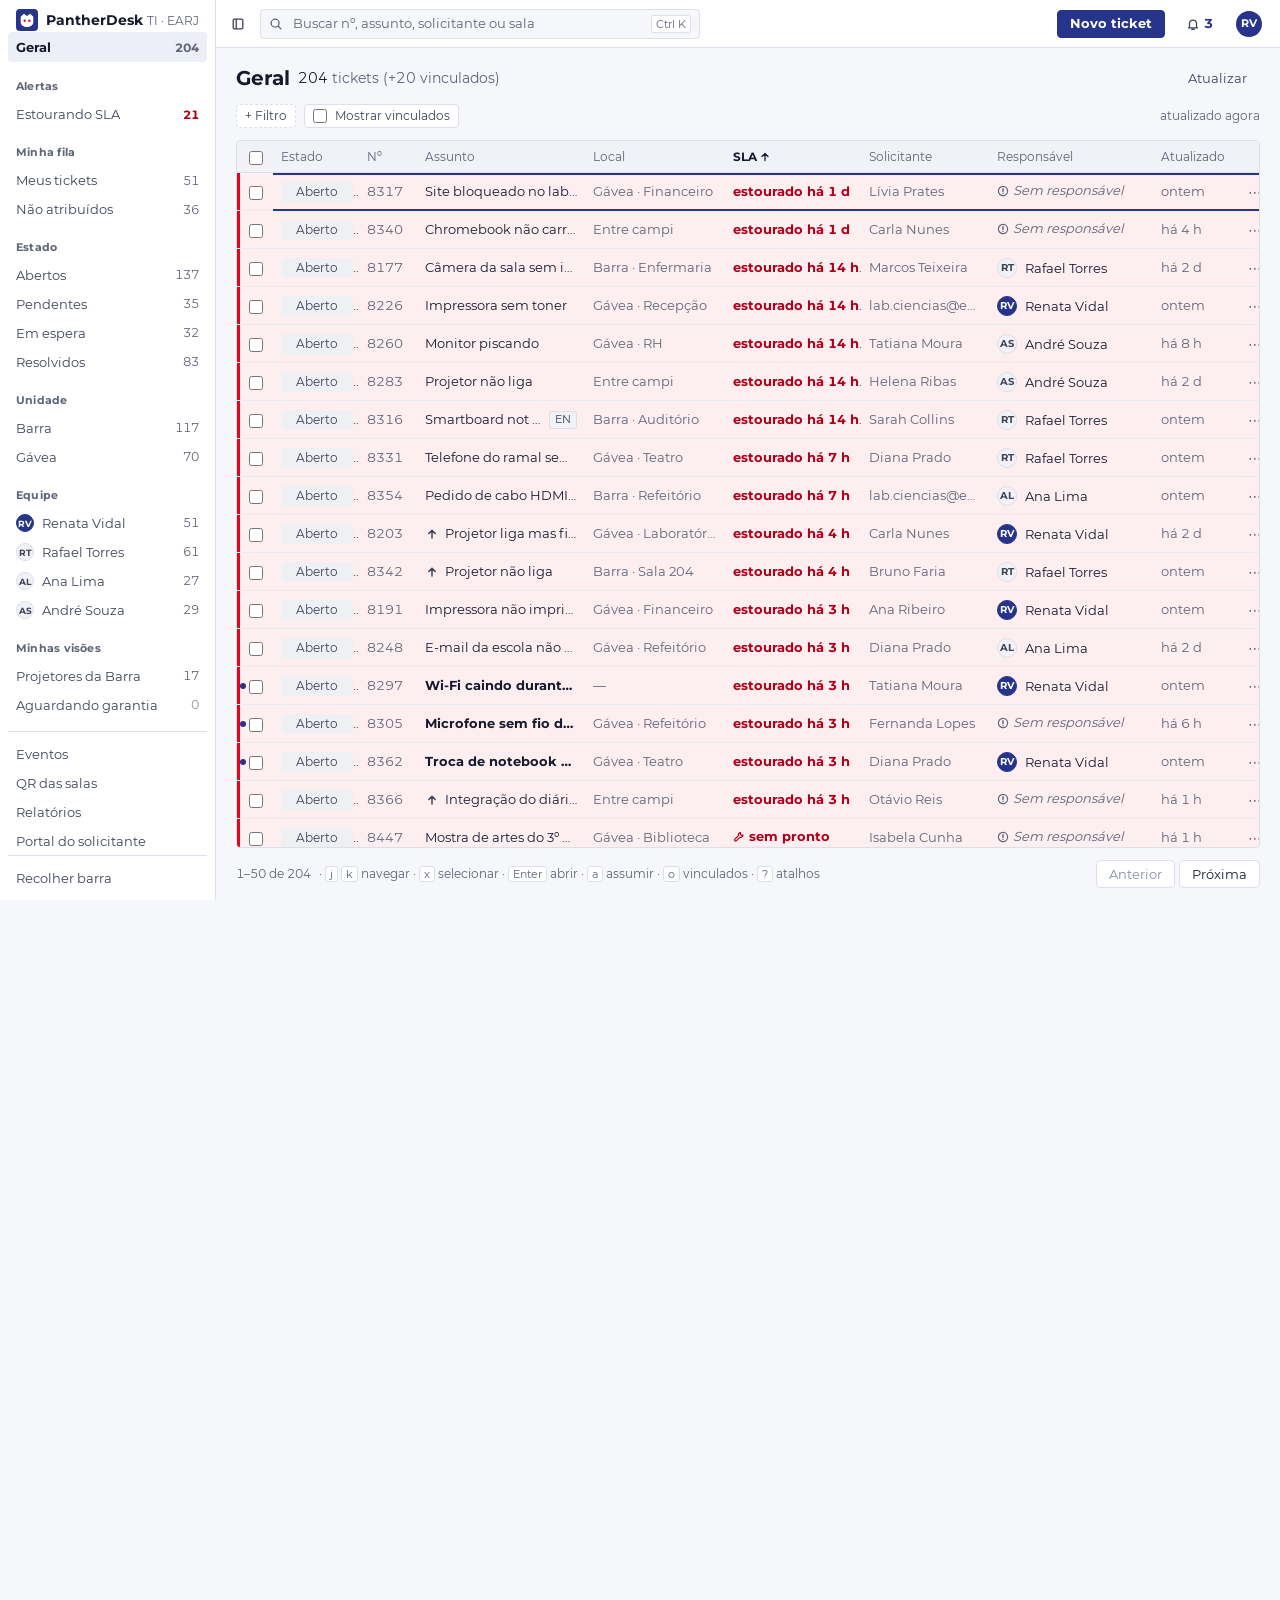
==== commit f3279f60: "Redesenho da interface: tokens EARJ, componentes e tela Geral - design/prototipo: tokens.css (cores " ====
--- a/design/prototipo/index.html
+++ b/design/prototipo/index.html
@@ -4,563 +4,478 @@
 <meta charset="utf-8">
 <meta name="viewport" content="width=device-width, initial-scale=1">
 <title>PantherDesk — protótipo</title>
-<link rel="preconnect" href="https://fonts.googleapis.com">
-<link href="https://fonts.googleapis.com/css2?family=Inter:wght@400;500;600&display=swap" rel="stylesheet">
+<script>try{if(localStorage.getItem('pd-tema')==='dark')document.documentElement.dataset.theme='dark'}catch(e){}</script>
+<link rel="stylesheet" href="tokens.css">
+<link rel="stylesheet" href="componentes.css">
 <style>
-/* ---------- Tokens semânticos (claro) ----------
-   superfície · tinta · contorno · destaque · perigo. Cinzas quase sem saturação.
-   Marinho só na marca e no botão primário; royal em link, foco e seleção; vermelho só em problema real. */
-:root{
-  --sup:#FFFFFF; --sup-2:#F8F8F9; --sup-3:#F1F1F3; --sup-4:#E8E8EB; --lateral:#FAFAFA;
-  --tinta:#18191C; --tinta-2:#3F4147; --tinta-3:#6E7078; --tinta-4:#A0A2A8;
-  --contorno:#E7E7EA; --contorno-2:#F0F0F2; --contorno-forte:#D5D6DA;
-  --primario:#0B1F4B; --primario-hover:#16306B; --primario-tinta:#FFFFFF;
-  --royal:#1F4FD6; --royal-txt:#1F4FD6; --royal-suave:#EEF2FD;
-  --perigo:#D62839; --perigo-txt:#B42131; --perigo-suave:#FCEDEF;
-  --aviso-txt:#8A5800; --aviso-suave:#FBF3DF;
-  --ok-txt:#23704A;
-  --nota:#FFFBEE; --nota-faixa:#E5C463;
-  --st-aberto:#3D6BE0; --st-pendente:#D49B12; --st-espera:#A0A2A8; --st-resolvido:#2F9A62;
-  --c-barra:#3D6BE0; --c-gavea:#0B1F4B; --c-entre:#6E7078;
-  --sombra-flut:0 10px 28px rgba(20,20,26,.12),0 1px 3px rgba(20,20,26,.08);
-  --veu:rgba(20,20,26,.24);
-}
-/* ---------- Mesmos tokens no escuro ---------- */
-:root[data-theme="dark"]{
-  --sup:#151517; --sup-2:#1A1A1D; --sup-3:#232327; --sup-4:#2D2D32; --lateral:#18181B;
-  --tinta:#ECECEE; --tinta-2:#C7C8CC; --tinta-3:#8D8F96; --tinta-4:#5E6066;
-  --contorno:#2A2A2F; --contorno-2:#212125; --contorno-forte:#3A3A40;
-  --primario:#E6EAF5; --primario-hover:#FFFFFF; --primario-tinta:#0B1F4B;
-  --royal:#7393F2; --royal-txt:#8EA8F6; --royal-suave:#1D2541;
-  --perigo:#E5484D; --perigo-txt:#FF7B81; --perigo-suave:#3A1B1F;
-  --aviso-txt:#EDBE5F; --aviso-suave:#32280F;
-  --ok-txt:#6BCB98;
-  --nota:#25210F; --nota-faixa:#8A7330;
-  --st-aberto:#7393F2; --st-pendente:#E0AE3A; --st-espera:#6E7078; --st-resolvido:#3DB57A;
-  --c-barra:#7393F2; --c-gavea:#A9B6D8; --c-entre:#8D8F96;
-  --sombra-flut:0 10px 28px rgba(0,0,0,.5),0 0 0 1px rgba(255,255,255,.05);
-  --veu:rgba(0,0,0,.5);
-}
-*{box-sizing:border-box;scrollbar-width:thin;scrollbar-color:var(--contorno-forte) transparent}
+/* ---------- Base ---------- */
+*{box-sizing:border-box;scrollbar-width:thin;scrollbar-color:var(--linha) transparent}
 html,body{margin:0;height:100%}
-body{background:var(--sup);color:var(--tinta);font-family:Inter,"Segoe UI",system-ui,sans-serif;font-size:13px;line-height:1.5;-webkit-font-smoothing:antialiased}
+body{background:var(--fundo);color:var(--tinta);font-family:var(--fonte);font-size:var(--t-13);line-height:var(--altura-linha);-webkit-font-smoothing:antialiased}
 button,input,select,textarea{font:inherit;color:inherit}
 button{cursor:pointer}
-a{color:inherit;text-decoration:none}
+a{color:var(--marca-texto);text-decoration:none}
+a:hover{text-decoration:underline}
 h1,h2,h3,p{margin:0}
-h1,h2,h3,strong,b{font-weight:500}
-.sr{position:absolute;width:1px;height:1px;overflow:hidden;clip:rect(0 0 0 0)}
-:focus-visible{outline:2px solid var(--royal);outline-offset:1px}
+h1,h2,h3,strong,b{font-weight:var(--peso-forte)}
+:focus-visible{outline:2px solid var(--foco);outline-offset:1px}
+.sr{position:absolute;width:1px;height:1px;overflow:hidden;clip:rect(0 0 0 0);white-space:nowrap}
 .oculto{display:none!important}
 .mut{color:var(--tinta-3)}
-.mut4{color:var(--tinta-4)}
 .esp{flex:1}
-.rel{position:relative;display:inline-flex}
-.lnk{color:var(--royal-txt)}
+.num-t{font-variant-numeric:var(--num)}
+kbd{font-family:inherit;font-size:11px;border:var(--borda);border-radius:3px;padding:0 4px;color:var(--tinta-3);line-height:16px;white-space:nowrap;background:var(--superficie)}
+svg.i{flex:none;display:block}
+hr{border:0;border-top:1px solid var(--linha-2);margin:var(--e-1) 0}
+input[type=checkbox]{accent-color:var(--marca);width:14px;height:14px;margin:0;vertical-align:middle;cursor:pointer}
+.pd-btn[aria-disabled="true"]{color:var(--tinta-4);cursor:not-allowed}
+.pd-btn.ic{width:28px;padding:0;justify-content:center}
+.pd-btn kbd{margin-left:var(--e-1)}
+/* Dicas: um único balão flutuante (as células da tabela cortam o ::after) */
+[data-dica]:hover::after,[data-dica]:focus-visible::after{content:none!important}
+.dica{position:fixed;z-index:95;max-width:300px;padding:var(--e-1) var(--e-2);border-radius:var(--raio);background:var(--tinta);color:var(--superficie);font-size:var(--t-12);line-height:1.4;box-shadow:var(--sombra-flutuante);pointer-events:none;display:none}
+.dica.vis{display:block}
+.lnk{border:0;background:none;padding:0;color:var(--marca-texto);font-size:inherit;cursor:pointer}
 .lnk:hover{text-decoration:underline}
-kbd{font-family:inherit;font-size:11px;color:var(--tinta-4);border:1px solid var(--contorno);border-radius:4px;padding:0 4px;line-height:16px;white-space:nowrap}
-svg.i{flex:none;display:block}
-hr{border:0;border-top:1px solid var(--contorno-2);margin:4px 0}
-.marca-t{display:inline-flex;align-items:center;justify-content:center;background:#0B1F4B;flex:none}
-:root[data-theme="dark"] .marca-t{box-shadow:inset 0 0 0 1px rgba(255,255,255,.14)}
-
-/* ---------- Botões: um sólido por tela, o resto cinza ou fantasma ---------- */
-.b{height:28px;padding:0 10px;border-radius:6px;border:0;background:var(--sup-3);color:var(--tinta);font-size:13px;font-weight:500;display:inline-flex;align-items:center;gap:6px;white-space:nowrap;flex:none}
-.b:hover{background:var(--sup-4)}
-.b svg{color:var(--tinta-3)}
-.b.fant{background:transparent;color:var(--tinta-2)}
-.b.fant:hover{background:var(--sup-3);color:var(--tinta)}
-.b.sol{background:var(--primario);color:var(--primario-tinta)}
-.b.sol:hover{background:var(--primario-hover)}
-.b.sol svg{color:currentColor}
-.b.ic{width:28px;padding:0;justify-content:center}
-.b.gr{height:32px;padding:0 12px}
-.b.larga{width:100%;justify-content:center}
-.b[aria-pressed="true"]{background:var(--sup-4);color:var(--tinta)}
-.b kbd{margin-left:2px}
-
-/* ---------- Menus flutuantes (únicos com sombra) ---------- */
-.pop{position:absolute;top:calc(100% + 4px);left:0;z-index:45;min-width:200px;background:var(--sup);border:1px solid var(--contorno);border-radius:8px;box-shadow:var(--sombra-flut);padding:4px;display:none;text-align:left;font-weight:400}
-.pop.dir{left:auto;right:0}
-.pop.cima{top:auto;bottom:calc(100% + 8px)}
-.pop.fixo{position:fixed}
-.pop.aberto{display:block;animation:surge .15s ease both}
-.pop button{display:flex;align-items:center;gap:8px;width:100%;min-height:30px;padding:4px 8px;border:0;background:none;border-radius:5px;font-size:13px;font-weight:400;color:var(--tinta);text-align:left;white-space:nowrap}
-.pop button:hover,.pop button.on{background:var(--sup-3)}
-.pop button svg{color:var(--tinta-3)}
-.pop button .fim,.pop button kbd,.pop button .cont{margin-left:auto}
-.pop button .cont{color:var(--tinta-4);font-size:12px}
-.pop button:disabled{color:var(--tinta-4);background:none;cursor:default}
-.pop .pop-tit{font-size:12px;color:var(--tinta-3);padding:6px 8px 2px}
-.pop input{width:100%;height:30px;border:1px solid var(--contorno);border-radius:6px;padding:0 8px;background:var(--sup);margin-bottom:4px;outline:none}
-.pop input:focus{border-color:var(--royal)}
-.pop-cab{display:flex;gap:10px;align-items:center;padding:8px}
-.pop-cab small{display:block;color:var(--tinta-3);font-size:12px}
-.pop .var{margin-left:auto;font-size:12px;color:var(--tinta-3)}
-.pop .sub-m{display:block;font-size:12px;color:var(--tinta-3)}
-@keyframes surge{from{opacity:0;transform:translateY(-3px)}to{opacity:1;transform:none}}
-
-/* ---------- Pequenas peças ---------- */
-.pt{width:7px;height:7px;border-radius:50%;display:inline-block;flex:none}
-.est{display:inline-flex;align-items:center;gap:7px;color:var(--tinta-2)}
-.emb{display:inline-flex;align-items:center;height:20px;padding:0 6px;border-radius:4px;font-size:12px;background:var(--sup-3);color:var(--tinta-2);white-space:nowrap;font-variant-numeric:tabular-nums}
-.emb.perto{background:var(--aviso-suave);color:var(--aviso-txt)}
-.emb.estourado{background:var(--perigo-suave);color:var(--perigo-txt)}
-.emb.ok{background:none;padding:0;color:var(--tinta-3)}
-.emb.pausa{background:none;padding:0;color:var(--tinta-4)}
-.emb.nada{background:none;padding:0;color:var(--tinta-4)}
-.av{position:relative;width:20px;height:20px;border-radius:50%;background:var(--sup-4);color:var(--tinta-2);font-size:10px;font-weight:500;display:inline-flex;align-items:center;justify-content:center;flex:none;line-height:1}
-.av.m{width:28px;height:28px;font-size:11px}
-.av.g{width:40px;height:40px;font-size:13px}
-.av.voce{background:#0B1F4B;color:#FFFFFF}
-:root[data-theme="dark"] .av.voce{background:#2B3C6B}
-.av .mini{position:absolute;right:-4px;bottom:-4px;width:15px;height:15px;border-radius:50%;background:var(--sup);border:1px solid var(--contorno);display:flex;align-items:center;justify-content:center;color:var(--tinta-3)}
-.resp{display:inline-flex;align-items:center;gap:7px;min-width:0}
-.pri{display:inline-flex;align-items:center;gap:7px;color:var(--tinta-2)}
-.pri svg{color:var(--tinta-3)}
-.pri.urg,.pri.urg svg{color:var(--perigo-txt)}
-.tag-l{font-size:11px;color:var(--tinta-3);border:1px solid var(--contorno);border-radius:3px;padding:0 3px;line-height:15px;flex:none}
-.etq{display:inline-flex;align-items:center;height:20px;padding:0 6px;border-radius:4px;background:var(--sup-3);color:var(--tinta-2);font-size:12px}
-.mencao{color:var(--royal-txt);font-weight:500}
-.esq{display:block;height:8px;border-radius:4px;background:var(--sup-3);animation:pulsa 1s ease-in-out infinite alternate}
-@keyframes pulsa{from{opacity:.55}to{opacity:1}}
-.vazio{display:flex;flex-direction:column;align-items:center;gap:6px;padding:64px 16px;color:var(--tinta-3);text-align:center}
-.vazio svg{color:var(--tinta-4);margin-bottom:4px}
-.vazio strong{color:var(--tinta)}
-.div-v{width:1px;height:16px;background:var(--contorno);margin:0 4px;flex:none}
-.seg-t{display:inline-flex;gap:2px;align-items:center}
-.seg-t button{height:26px;padding:0 8px;border:0;background:none;border-radius:6px;color:var(--tinta-3);font-size:13px;white-space:nowrap}
-.seg-t button:hover{color:var(--tinta)}
-.seg-t button.on{background:var(--sup-3);color:var(--tinta)}
-
-/* ---------- Moldura e barra lateral clara ---------- */
-.app{display:flex;min-height:100vh}
-.app.sem-lateral .lateral{display:none}
-.lateral{width:228px;flex:0 0 228px;background:var(--lateral);border-right:1px solid var(--contorno);position:sticky;top:0;height:100vh;display:flex;flex-direction:column;padding:8px;z-index:20;transition:width .2s ease,flex-basis .2s ease}
-.lat-topo{display:flex;flex-direction:column;gap:1px;position:relative}
-.ident{display:flex;align-items:center;gap:8px;height:40px;padding:0 6px;border:0;background:none;border-radius:6px;text-align:left;width:100%;margin-bottom:6px;color:var(--tinta)}
-.ident:hover{background:var(--sup-3)}
-.ident strong{display:block;font-size:13px;line-height:1.25}
-.ident small{display:block;font-size:12px;color:var(--tinta-3);line-height:1.25}
-.ident > svg{margin-left:auto;color:var(--tinta-3)}
-#pop-perfil{top:42px;width:220px}
-.ni{display:flex;align-items:center;gap:8px;height:30px;padding:0 8px;border:0;background:none;border-radius:6px;color:var(--tinta-2);font-size:13px;width:100%;text-align:left;white-space:nowrap;overflow:hidden;flex:none}
-.ni svg{color:var(--tinta-3)}
-.ni:hover{background:var(--sup-3);color:var(--tinta)}
-.ni[aria-current="page"]{background:var(--sup-4);color:var(--tinta)}
-.ni[aria-current="page"] svg{color:var(--tinta-2)}
-.ni .cont,.ni kbd{margin-left:auto}
-.ni .cont{font-size:12px;color:var(--tinta-4)}
-.lat-nav{display:flex;flex-direction:column;gap:1px;margin-top:14px;flex:1;overflow:auto;min-height:0}
-.grupo-cab{display:flex;align-items:center;gap:4px;height:28px;margin-top:16px;padding:0 8px;border:0;background:none;color:var(--tinta-3);font-size:12px;border-radius:6px;width:100%;text-align:left;flex:none}
-.grupo-cab:hover{color:var(--tinta)}
-.grupo-cab svg{transition:transform .2s ease}
-.grupo-cab[aria-expanded="false"] svg{transform:rotate(-90deg)}
-.recolhivel{display:grid;grid-template-rows:1fr;transition:grid-template-rows .2s ease}
-.recolhivel.fechado{grid-template-rows:0fr}
-.recolhivel > div{overflow:hidden;min-height:0;display:flex;flex-direction:column;gap:1px}
-.lat-rod{display:flex;flex-direction:column;gap:1px;padding-top:8px;border-top:1px solid var(--contorno)}
-.app.mini .lateral{width:52px;flex-basis:52px}
-.app.mini .rot-l{display:none!important}
-.app.mini .ni,.app.mini .ident{justify-content:center;padding:0}
-.app.mini .recolhivel.fechado{grid-template-rows:1fr}
-.app.mini #recolher svg{transform:scaleX(-1)}
-.veu-nav{display:none}
-
-.conteudo{flex:1;min-width:0;display:flex;flex-direction:column;view-transition-name:conteudo}
+
+/* ---------- Moldura: lateral + barra superior + conteúdo ---------- */
+.app{display:grid;grid-template-columns:216px minmax(0,1fr);height:100vh}
+.app.recolhida{grid-template-columns:minmax(0,1fr)}
+.app.recolhida .lateral{display:none}
+.app.externa{display:block;height:auto;min-height:100vh}
+.app.externa .lateral,.app.externa .topo{display:none}
+.lateral{background:var(--superficie);border-right:var(--borda);display:flex;flex-direction:column;min-height:0;overflow:auto;padding:var(--e-2)}
+.marca-l{display:flex;align-items:center;gap:var(--e-2);height:36px;padding:0 var(--e-2);font-weight:var(--peso-forte);font-size:var(--t-14);color:var(--tinta)}
+.marca-l > span{white-space:nowrap;overflow:hidden;text-overflow:ellipsis}
+.marca-l small{font-weight:var(--peso-normal);font-size:var(--t-12);color:var(--tinta-3)}
+.pd-visoes h3:first-child{margin-top:var(--e-2)}
+.nav-telas{margin-top:var(--e-3);padding-top:var(--e-2);border-top:var(--borda)}
+.lat-rod{margin-top:auto;padding-top:var(--e-2);border-top:var(--borda)}
+.lat-rod .pd-visao,.nav-telas .pd-visao{width:100%;border:0;background:none;text-align:left;cursor:pointer}
+.nova-visao{color:var(--tinta-3)!important}
+.principal{display:flex;flex-direction:column;min-width:0;min-height:0}
+.topo{height:48px;flex:none;display:flex;align-items:center;gap:var(--e-2);padding:0 var(--e-4) 0 var(--e-2);border-bottom:var(--borda);background:var(--superficie);position:relative;z-index:30}
+.conteudo{flex:1;min-height:0;overflow:auto;view-transition-name:conteudo}
+.app.externa .conteudo{overflow:visible}
 .tela{display:none}
-.tela.ativa{display:flex;flex-direction:column;min-height:100vh}
-.cab{height:48px;flex:none;display:flex;align-items:center;gap:8px;padding:0 20px;border-bottom:1px solid var(--contorno);background:var(--sup);position:sticky;top:0;z-index:8}
-.cab .tit{font-size:15px;font-weight:500;white-space:nowrap}
-.trilha{display:flex;align-items:center;gap:6px;min-width:0;font-size:13px}
-.trilha a,.trilha .ant{color:var(--tinta-3);white-space:nowrap}
-.trilha a:hover{color:var(--tinta)}
-.trilha .sep{color:var(--tinta-4)}
-.trilha .atual{color:var(--tinta);white-space:nowrap;overflow:hidden;text-overflow:ellipsis;min-width:0}
-.so-m{display:none!important}
+.tela.ativa{display:flex;flex-direction:column;min-height:100%}
+
+/* Busca global */
+.busca{position:relative;width:min(440px,42vw)}
+.busca label{display:flex;align-items:center;gap:var(--e-2);height:30px;padding:0 var(--e-2);border:var(--borda);border-radius:var(--raio);background:var(--fundo);color:var(--tinta-3)}
+.busca label:focus-within{border-color:var(--foco);background:var(--superficie)}
+.busca input{border:0;outline:0;background:none;flex:1;min-width:0;color:var(--tinta);font-size:var(--t-13)}
+.busca input::placeholder{color:var(--tinta-3)}
+.busca-res{position:absolute;top:calc(100% + 4px);left:0;width:max(100%,480px);max-width:calc(100vw - 16px);max-height:min(460px,70vh);overflow:auto;background:var(--superficie);border:var(--borda);border-radius:var(--raio-max);box-shadow:var(--sombra-flutuante);padding:var(--e-1);display:none;z-index:60}
+.busca-res.vis{display:block}
+.busca-res .g{font-size:var(--t-12);color:var(--tinta-3);padding:var(--e-2) var(--e-2) 2px}
+.busca-res button{display:flex;align-items:center;gap:var(--e-2);width:100%;min-height:30px;padding:var(--e-1) var(--e-2);border:0;background:none;border-radius:var(--raio);text-align:left;color:var(--tinta)}
+.busca-res button.on,.busca-res button:hover{background:var(--superficie-2)}
+.busca-res .n{font-variant-numeric:var(--num);color:var(--tinta-3);width:44px;flex:none}
+.busca-res .t{flex:1;min-width:0;overflow:hidden;text-overflow:ellipsis;white-space:nowrap}
+.busca-res small{color:var(--tinta-3);font-size:var(--t-12);white-space:nowrap}
+.busca-res .vazio-b{padding:var(--e-3) var(--e-2);color:var(--tinta-3)}
+.sino .c{font-weight:var(--peso-forte);color:var(--marca-texto);font-variant-numeric:var(--num)}
+.av-btn{border:0;background:none;padding:2px;border-radius:50%;display:inline-flex}
+.av-btn i,.av-g{width:26px;height:26px;border-radius:50%;background:var(--marca);color:var(--marca-tinta);font-style:normal;font-size:11px;font-weight:var(--peso-forte);display:inline-flex;align-items:center;justify-content:center}
+.av-o{width:24px;height:24px;border-radius:50%;background:var(--superficie-2);border:1px solid var(--linha);color:var(--tinta-2);font-style:normal;font-size:10px;font-weight:var(--peso-forte);display:inline-flex;align-items:center;justify-content:center;flex:none}
+.av-o.eu{background:var(--marca);border-color:var(--marca);color:var(--marca-tinta)}
+
+/* Menus (com sombra) */
+.menu{position:fixed;z-index:70;min-width:180px;max-width:320px;max-height:70vh;overflow:auto;background:var(--superficie);border:var(--borda);border-radius:var(--raio-max);box-shadow:var(--sombra-flutuante);padding:var(--e-1);display:none}
+.menu.vis{display:block}
+.menu button{display:flex;align-items:center;gap:var(--e-2);width:100%;min-height:28px;padding:0 var(--e-2);border:0;background:none;border-radius:var(--raio);text-align:left;color:var(--tinta);font-size:var(--t-13);white-space:nowrap}
+.menu button:hover,.menu button:focus-visible{background:var(--superficie-2);outline:none}
+.menu button.on{font-weight:var(--peso-forte)}
+.menu button.on::after{content:"";margin-left:auto;width:6px;height:6px;border-radius:50%;background:var(--marca-texto)}
+.menu button[aria-disabled="true"]{color:var(--tinta-4)}
+.menu button kbd{margin-left:auto}
+.menu .menu-tit{font-size:var(--t-12);color:var(--tinta-3);padding:var(--e-2) var(--e-2) 2px}
+.menu .menu-cab{padding:var(--e-2);display:flex;gap:var(--e-2);align-items:center}
+.menu .menu-cab small{display:block;font-size:var(--t-12);color:var(--tinta-3)}
+.menu form{display:flex;flex-direction:column;gap:var(--e-2);padding:var(--e-2);width:260px}
+.menu form label{font-size:var(--t-12);color:var(--tinta-3)}
+.campo-t{height:30px;border:var(--borda);border-radius:var(--raio);padding:0 var(--e-2);background:var(--superficie);color:var(--tinta);min-width:0;width:100%}
+.campo-t:focus{outline:2px solid var(--foco);outline-offset:-1px}
+
+/* Notificações (painel suspenso) */
+.notif{position:absolute;top:calc(100% + 4px);right:var(--e-4);width:400px;max-width:calc(100vw - 16px);max-height:min(560px,80vh);display:none;flex-direction:column;background:var(--superficie);border:var(--borda);border-radius:var(--raio-max);box-shadow:var(--sombra-flutuante);z-index:65}
+.notif.vis{display:flex}
+.notif header{display:flex;align-items:center;gap:var(--e-2);padding:var(--e-2) var(--e-2) var(--e-2) var(--e-3);border-bottom:var(--borda)}
+.abas{display:flex;gap:2px}
+.abas button{height:24px;padding:0 var(--e-2);border:0;background:none;border-radius:var(--raio);color:var(--tinta-3);font-size:var(--t-12)}
+.abas button:hover{color:var(--tinta)}
+.abas button[aria-selected="true"]{background:var(--superficie-2);color:var(--tinta);font-weight:var(--peso-forte)}
+.notif-l{overflow:auto}
+.notif-i{display:flex;gap:var(--e-2);align-items:flex-start;width:100%;padding:var(--e-2) var(--e-3);border:0;border-bottom:1px solid var(--linha-2);background:none;text-align:left;color:var(--tinta-2)}
+.notif-i:hover{background:var(--superficie-2)}
+.notif-i .tx{flex:1;min-width:0}
+.notif-i small{display:block;color:var(--tinta-3);font-size:var(--t-12)}
+.notif-i .cit{display:block;color:var(--tinta-3);font-size:var(--t-12)}
+.notif-i.nova .tx > span:first-child{color:var(--tinta);font-weight:var(--peso-forte)}
+.notif-i .pt{width:6px;height:6px;border-radius:50%;background:var(--marca-texto);margin-top:7px;flex:none}
 
 /* ---------- Transições ---------- */
-::view-transition-old(conteudo){animation:.12s ease both vt-sai}
-::view-transition-new(conteudo){animation:.18s ease both vt-entra}
+::view-transition-old(conteudo){animation:.1s ease both vt-sai}
+::view-transition-new(conteudo){animation:.14s ease both vt-entra}
 @keyframes vt-sai{to{opacity:0}}
 @keyframes vt-entra{from{opacity:0}}
 @media (prefers-reduced-motion:reduce){
   *,*::before,*::after,::view-transition-old(conteudo),::view-transition-new(conteudo){animation:none!important;transition:none!important}
 }
 
-/* ---------- Entrar ---------- */
-.tela.entrar.ativa{align-items:center;justify-content:center;background:var(--sup-2)}
-.entrar-c{width:100%;max-width:360px;margin:16px;padding:28px;background:var(--sup);border:1px solid var(--contorno);border-radius:10px;display:flex;flex-direction:column;gap:12px}
-.entrar-c h1{font-size:15px;margin-top:10px}
-.entrar-c .endereco{display:flex;align-items:center;gap:6px;font-size:12px;color:var(--tinta-3)}
-.entrar-c .nota-rod{font-size:12px;color:var(--tinta-3);border-top:1px solid var(--contorno-2);padding-top:12px;margin-top:4px}
-.linha-f{display:flex;gap:8px}
-.inp{height:32px;border:1px solid var(--contorno-forte);border-radius:6px;padding:0 10px;background:var(--sup);min-width:0;flex:1;outline:none;color:var(--tinta)}
-.inp:focus{border-color:var(--royal);box-shadow:0 0 0 2px var(--royal-suave)}
-.lbl{font-size:13px;color:var(--tinta-2)}
-
-/* ---------- Início ---------- */
-.nums{display:flex;flex-wrap:wrap;padding:0 20px;border-bottom:1px solid var(--contorno)}
-.num{padding:14px 24px 14px 0;margin-right:24px;border-right:1px solid var(--contorno-2);display:flex;flex-direction:column;gap:1px}
-.num:last-child{border-right:0}
-.num span,.num small{font-size:12px;color:var(--tinta-3)}
-.num strong{font-size:15px}
-.secao{padding:16px 20px;min-width:0}
-.secao-cab{display:flex;align-items:center;gap:8px;margin-bottom:8px;min-height:28px}
-.secao-cab h2{font-size:13px}
-.secao .tab th:first-child,.secao .tab td:first-child{padding-left:0}
-.duas{display:flex;flex-wrap:wrap;border-top:1px solid var(--contorno)}
-.duas > .secao{flex:1 1 420px}
-.duas > .secao + .secao{border-left:1px solid var(--contorno)}
-.fd{display:flex;gap:10px;align-items:flex-start;padding:7px 0;font-size:13px;color:var(--tinta-2);border-bottom:1px solid var(--contorno-2)}
-.fd:last-child{border-bottom:0}
-.fd:hover .fd-t{color:var(--tinta)}
-.fd-t{flex:1;min-width:0}
-.fd-t .mut{font-size:12px}
-.fd .cit{display:block;color:var(--tinta-3);font-size:12px;margin-top:1px}
-.pt-nl{width:6px;height:6px;border-radius:50%;background:var(--royal);margin-top:8px;flex:none}
-.grafico{width:100%;height:auto;max-height:220px;display:block}
-
 /* ---------- Lista de tickets ---------- */
-.titulo-sel{display:inline-flex;align-items:center;gap:4px;height:30px;padding:0 6px;margin-left:-6px;border:0;background:none;border-radius:6px;font-size:15px;font-weight:500;color:var(--tinta);white-space:nowrap}
-.titulo-sel:hover{background:var(--sup-3)}
-.titulo-sel svg{color:var(--tinta-3)}
-.ctrl{display:flex;align-items:center;gap:8px;padding:8px 20px;border-bottom:1px solid var(--contorno);flex-wrap:wrap;flex:none}
-.ctrl-e,.ctrl-d{display:flex;align-items:center;gap:4px;flex-wrap:wrap}
-.ctrl-d{margin-left:auto}
-.filtro-txt{display:flex;align-items:center;gap:6px;height:28px;padding:0 8px;border:1px solid var(--contorno);border-radius:6px;width:220px;color:var(--tinta-3);background:var(--sup)}
-.filtro-txt:focus-within{border-color:var(--royal)}
-.filtro-txt input{border:0;outline:0;background:none;width:100%;color:var(--tinta);min-width:0}
-.tab-wrap{overflow-x:auto;flex:1}
-.tab{width:100%;min-width:900px;border-collapse:collapse;table-layout:fixed;font-size:13px}
-.tab.compacta{min-width:620px}
-.tab th{height:32px;padding:0 8px;text-align:left;font-weight:400;font-size:12px;color:var(--tinta-3);border-bottom:1px solid var(--contorno);white-space:nowrap;overflow:hidden;text-overflow:ellipsis}
-.tab td{height:36px;padding:0 8px;border-bottom:1px solid var(--contorno-2);white-space:nowrap;overflow:hidden;text-overflow:ellipsis;color:var(--tinta-2)}
-.tab th:first-child,.tab td:first-child{padding-left:20px}
-.tab th:last-child,.tab td:last-child{padding-right:20px}
-.tab tbody tr{cursor:pointer}
-.tab tbody tr:hover{background:var(--sup-2)}
-.tab tbody tr.sel{background:var(--royal-suave)}
-.tab td.c-ass > div{display:flex;align-items:center;gap:8px;min-width:0}
-.tab .ass{overflow:hidden;text-overflow:ellipsis;color:var(--tinta);min-width:0}
-.tab tr.nl .ass{font-weight:600}
-.tab .c-n{color:var(--tinta-3);font-variant-numeric:tabular-nums}
-.tab .c-criado{color:var(--tinta-3)}
-.tab tr.esq-l{cursor:default}
-.tab tr.esq-l:hover{background:none}
-.chk{width:14px;height:14px;margin:0;accent-color:var(--royal);vertical-align:middle;cursor:pointer}
-.rod-lista{display:flex;align-items:center;gap:8px;padding:6px 20px;border-top:1px solid var(--contorno);font-size:12px;color:var(--tinta-3);position:sticky;bottom:0;background:var(--sup);flex:none}
-.massa{position:fixed;left:50%;bottom:20px;transform:translateX(-50%);display:none;align-items:center;gap:2px;padding:4px 4px 4px 12px;background:var(--sup);border:1px solid var(--contorno);border-radius:8px;box-shadow:var(--sombra-flut);z-index:30;white-space:nowrap}
-.massa.vis{display:flex;animation:sobe .2s ease both}
-.massa #qtd{color:var(--tinta-2);margin-right:4px}
-@keyframes sobe{from{opacity:0;transform:translate(-50%,8px)}to{opacity:1;transform:translate(-50%,0)}}
-
-/* ---------- Tela do ticket ---------- */
-#t-ticket.ativa{height:100vh;min-height:0}
-.tk{flex:1;display:flex;min-height:0}
+#t-tickets.ativa{height:100%;padding:var(--e-4) var(--e-5) var(--e-3);gap:var(--e-3)}
+.lista-cab{display:flex;align-items:center;gap:var(--e-2);min-height:28px}
+.lista-cab h1{font-size:var(--t-20);line-height:1.2}
+.tab-area{flex:1;min-height:0;display:flex}
+.tab-area .pd-tabela-wrap{flex:1}
+.pd-tabela{min-width:1040px}
+.pd-sla .mt{width:12px;height:12px}
+.lista-cab .cont{font-size:var(--t-14);color:var(--tinta-3);font-variant-numeric:var(--num);white-space:nowrap}
+.lista-cab .cont b{color:var(--tinta);font-weight:var(--peso-normal)}
+.tog{display:inline-flex;align-items:center;gap:var(--e-2);height:24px;padding:0 var(--e-2);border:var(--borda);border-radius:var(--raio);background:var(--superficie);font-size:var(--t-12);color:var(--tinta-2);cursor:pointer;user-select:none}
+.tog:hover{background:var(--superficie-2)}
+.tog:focus-within{outline:2px solid var(--foco);outline-offset:1px}
+.tog input:focus-visible{outline:none}
+.lista-msg{padding:var(--e-8) var(--e-4);text-align:center;color:var(--tinta-3)}
+.lista-msg strong{display:block;color:var(--tinta);font-weight:var(--peso-forte);margin-bottom:2px}
+.lista-msg .pd-btn{margin-top:var(--e-3)}
+.lista-msg.erro strong{color:var(--tinta)}
+/* Barra lateral: grupos */
+.pd-visoes .grupo{margin:var(--e-4) 0 var(--e-1);padding:0 var(--e-2);font-size:11px;font-weight:var(--peso-forte);color:var(--tinta-3);letter-spacing:.02em}
+.pd-visao.geral-v{height:30px;font-weight:var(--peso-forte);color:var(--tinta)}
+.pd-visao.eq .c{min-width:18px;text-align:right}
+/* Diálogo de confirmação (ação no pai) */
+.dlg .dlg-c{padding:var(--e-3) var(--e-4) var(--e-2);color:var(--tinta-2);line-height:1.5}
+.dlg footer{display:flex;flex-wrap:wrap;gap:var(--e-2);justify-content:flex-end;padding:var(--e-3) var(--e-4) var(--e-4)}
+.rodape{display:flex;align-items:center;gap:var(--e-2);font-size:var(--t-12);color:var(--tinta-3);font-variant-numeric:var(--num)}
+.rodape .fim{margin-left:auto;display:flex;gap:var(--e-1);align-items:center}
+.pd-btn:disabled{color:var(--tinta-4);cursor:default;background:var(--superficie)}
+
+/* ---------- Ticket ---------- */
+#t-ticket.ativa{height:100%}
+.tk-cab{display:flex;align-items:flex-start;gap:var(--e-3);padding:var(--e-3) var(--e-5);border-bottom:var(--borda);background:var(--superficie);flex:none}
+.tk-cab-l{flex:1;min-width:0;display:flex;flex-direction:column;gap:2px}
+.trilha{display:flex;gap:var(--e-1);font-size:var(--t-12);color:var(--tinta-3)}
+.trilha a{color:var(--tinta-3)}
+.tk-cab h1{font-size:var(--t-16);line-height:1.3;display:flex;gap:var(--e-2);align-items:baseline;min-width:0}
+.tk-cab h1 .n{color:var(--tinta-3);font-variant-numeric:var(--num);font-weight:var(--peso-normal)}
+.tk-cab h1 .a{overflow:hidden;text-overflow:ellipsis;white-space:nowrap}
+.tk-meta{display:flex;flex-wrap:wrap;gap:var(--e-1) var(--e-2);align-items:center;color:var(--tinta-2)}
+.tk-meta .sep{color:var(--tinta-4)}
+.tk-cab-d{display:flex;align-items:center;gap:var(--e-2);padding-top:var(--e-4)}
+.est-btn{display:inline-flex;align-items:center;gap:var(--e-1);border:var(--borda);border-radius:var(--raio);background:var(--superficie);padding:0 var(--e-1) 0 2px;height:28px;color:var(--tinta-3)}
+.est-btn:hover{background:var(--superficie-2)}
+.tk{flex:1;min-height:0;display:flex}
 .tk-c{flex:1;min-width:0;display:flex;flex-direction:column;min-height:0}
-.abas{display:flex;gap:2px;padding:0 20px;height:42px;align-items:center;border-bottom:1px solid var(--contorno);flex:none}
-.abas button{display:inline-flex;align-items:center;gap:6px;height:28px;padding:0 8px;border:0;background:none;border-radius:6px;color:var(--tinta-3);font-size:13px}
-.abas button:hover{color:var(--tinta)}
-.abas button.on{color:var(--tinta);background:var(--sup-3)}
-.abas button.on svg{color:var(--tinta-2)}
-.linha-t{flex:1;overflow:auto;padding:16px 24px 24px}
-.tl{position:relative;max-width:820px}
-.tl::before{content:"";position:absolute;left:13.5px;top:10px;bottom:10px;width:1px;background:var(--contorno)}
-.it{position:relative;padding-left:42px;margin-bottom:14px}
-.it-av{position:absolute;left:0;top:3px;box-shadow:0 0 0 4px var(--sup)}
-.sis{position:relative;padding:0 0 0 42px;margin:0 0 14px;font-size:12px;color:var(--tinta-3);display:flex;align-items:center;gap:6px;min-height:20px;flex-wrap:wrap}
-.sis b{color:var(--tinta-2)}
-.sis::before{content:"";position:absolute;left:10.5px;top:50%;width:7px;height:7px;margin-top:-3.5px;border-radius:50%;background:var(--sup);border:1px solid var(--contorno-forte)}
-.sis-mais{border:0;background:none;color:var(--tinta-3);font-size:12px;padding:0;text-decoration:underline;text-decoration-style:dotted;text-underline-offset:3px}
-.sis-mais:hover{color:var(--tinta)}
-.msg{border:1px solid var(--contorno);border-radius:8px;background:var(--sup)}
-.msg header{display:flex;align-items:center;gap:8px;padding:4px 4px 0 12px;min-height:34px;font-size:13px;min-width:0}
-.msg header .mut{font-size:12px;white-space:nowrap;overflow:hidden;text-overflow:ellipsis;min-width:0}
-.msg time{font-size:12px;color:var(--tinta-3);white-space:nowrap;margin-left:auto}
-.msg-acoes{display:flex;opacity:.55;transition:opacity .15s}
-.msg:hover .msg-acoes,.msg:focus-within .msg-acoes{opacity:1}
-.msg-c{padding:2px 12px 12px;line-height:1.6;color:var(--tinta);overflow-wrap:anywhere}
-.msg.nota{background:var(--nota);border-color:transparent;box-shadow:inset 3px 0 0 var(--nota-faixa)}
-.msg.forn{background:var(--sup-2);border-style:dashed}
-.anexo{margin:0 12px 12px;display:inline-flex;gap:6px;align-items:center;font-size:12px;color:var(--tinta-2);border:1px solid var(--contorno);border-radius:6px;padding:3px 8px}
-.fixado{max-width:820px;margin-bottom:16px;padding:10px 12px;border-radius:8px;background:var(--sup-2);display:flex;gap:10px;color:var(--tinta-2)}
-.fixado svg{color:var(--tinta-3);margin-top:2px}
-.fixado .linha-res{display:flex;gap:8px;font-size:12px;color:var(--tinta-3)}
-.fixado .linha-res strong{color:var(--tinta)}
-.recolhidas{position:relative;margin:0 0 14px 42px;border:0;background:none;color:var(--tinta-3);font-size:12px;padding:2px 0;text-decoration:underline;text-decoration-style:dotted;text-underline-offset:3px}
-.recolhidas:hover{color:var(--tinta)}
-.ed-zona{flex:none;padding:10px 24px 14px;border-top:1px solid var(--contorno);background:var(--sup)}
-.ed-botoes{display:flex;gap:4px;align-items:center}
-.ed-botoes .rasc{font-size:12px;color:var(--tinta-4);margin-left:6px}
-.editor{border:1px solid var(--contorno-forte);border-radius:8px;max-width:820px;background:var(--sup)}
-.editor.sobe{animation:sobe-ed .22s cubic-bezier(.2,.7,.2,1) both}
-@keyframes sobe-ed{from{opacity:0;transform:translateY(14px)}to{opacity:1;transform:none}}
-.editor.interna{background:var(--nota);border-color:var(--nota-faixa)}
-.editor.interna .seg-t button.on{background:rgba(127,110,40,.12)}
-.ed-cab{display:flex;align-items:center;gap:8px;padding:6px 4px 0 6px}
-#ed-para{font-size:12px;color:var(--tinta-3);white-space:nowrap;overflow:hidden;text-overflow:ellipsis;min-width:0}
-#texto{display:block;width:100%;min-height:96px;max-height:40vh;border:0;resize:vertical;padding:8px 12px;background:transparent;outline:none;line-height:1.55;color:var(--tinta)}
-.ed-rod{display:flex;align-items:center;gap:2px;padding:4px 6px 6px}
-#rascunho{font-size:12px;color:var(--tinta-4);margin-left:6px}
-.aviso-inc{padding:6px 12px 0;font-size:12px;color:var(--tinta-3)}
-.previa{margin:6px 12px 0;padding:3px 3px 3px 10px;border-radius:6px;background:var(--sup-3);display:flex;align-items:center;gap:8px;flex-wrap:wrap;font-size:12px}
-.previa .seg-t button{height:22px;font-size:12px}
-.split{display:inline-flex;position:relative}
-.split .b.a{border-radius:6px 0 0 6px}
-.split .b.b2{border-radius:0 6px 6px 0;width:26px;padding:0;justify-content:center;box-shadow:inset 1px 0 0 rgba(255,255,255,.22)}
-:root[data-theme="dark"] .split .b.b2{box-shadow:inset 1px 0 0 rgba(11,31,75,.25)}
-.split kbd{color:inherit;opacity:.7;border-color:currentColor}
-.painel{flex:0 0 320px;width:320px;border-left:1px solid var(--contorno);overflow:auto;background:var(--sup)}
-.pn-topo{padding:16px;border-bottom:1px solid var(--contorno);display:flex;flex-direction:column;gap:12px}
-.sol-c{display:flex;gap:10px;align-items:center;min-width:0}
-.sol-c strong{display:block;font-size:13px}
-.sol-c small{display:block;font-size:12px;color:var(--tinta-3)}
-.prop{display:grid;grid-template-columns:104px minmax(0,1fr);align-items:center;min-height:30px;gap:8px}
-.prop > .r{color:var(--tinta-3)}
-.prop > .v{min-width:0;color:var(--tinta);display:flex;align-items:center;gap:6px;flex-wrap:wrap}
-.prop > .v svg{color:var(--tinta-4)}
-.v-perto{color:var(--aviso-txt)!important}
-.v-estourado{color:var(--perigo-txt)!important}
-.v-ok{color:var(--ok-txt)!important}
-.val{border:0;background:none;padding:3px 6px;margin-left:-6px;border-radius:5px;text-align:left;max-width:calc(100% + 6px);white-space:nowrap;overflow:hidden;text-overflow:ellipsis;display:inline-flex;align-items:center;gap:7px;color:var(--tinta)}
-.val:hover{background:var(--sup-3)}
-.val.vazio-v{color:var(--tinta-4)}
-.sec-p{border-bottom:1px solid var(--contorno)}
-.sec-cab{position:sticky;top:0;z-index:1;background:var(--sup);display:flex;align-items:center;justify-content:space-between;width:100%;height:40px;padding:0 16px;border:0;font-weight:500;font-size:13px;color:var(--tinta);text-align:left}
-.sec-cab .cont{margin-left:6px;color:var(--tinta-4);font-weight:400}
-.sec-cab svg{color:var(--tinta-3);transition:transform .2s ease;margin-left:auto}
-.sec-p:not(.aberta) .sec-cab svg{transform:rotate(-90deg)}
-.sec-corpo{display:grid;grid-template-rows:0fr;transition:grid-template-rows .2s ease}
-.sec-p.aberta .sec-corpo{grid-template-rows:1fr}
-.sec-corpo > div{overflow:hidden;min-height:0}
-.sec-in{padding:0 16px 12px}
+.conversa{flex:1;overflow:auto;padding:var(--e-4) var(--e-5) var(--e-5);display:flex;flex-direction:column;gap:var(--e-3)}
+.hist{border:var(--borda);border-radius:var(--raio);background:var(--superficie)}
+.hist > button{display:flex;align-items:center;gap:var(--e-2);width:100%;height:30px;padding:0 var(--e-3);border:0;background:none;color:var(--tinta-2);font-size:var(--t-12);text-align:left}
+.hist > button svg{transition:transform .15s}
+.hist > button[aria-expanded="false"] svg{transform:rotate(-90deg)}
+.hist ol{list-style:none;margin:0;padding:0 var(--e-3) var(--e-2);font-size:var(--t-12);color:var(--tinta-2)}
+.hist li{display:flex;gap:var(--e-3);padding:3px 0;border-top:1px solid var(--linha-2)}
+.hist li time{color:var(--tinta-3);width:92px;flex:none;font-variant-numeric:var(--num)}
+.resumo{border:var(--borda);border-radius:var(--raio);background:var(--superficie);padding:var(--e-2) var(--e-3);color:var(--tinta-2)}
+.resumo header{display:flex;gap:var(--e-2);font-size:var(--t-12);color:var(--tinta-3);margin-bottom:2px}
+.msg{max-width:min(760px,84%);border:var(--borda);border-radius:var(--raio-max);background:var(--superficie)}
+.msg.eu{margin-right:auto}
+.msg.outro{margin-left:auto}
+.msg.nota{background:var(--nota-fundo);border-color:var(--nota-borda)}
+.msg.forn{border-style:dashed}
+.msg header{display:flex;align-items:center;gap:var(--e-2);padding:var(--e-2) var(--e-3) 0;font-size:var(--t-12);color:var(--tinta-3);min-width:0}
+.msg header b{color:var(--tinta);font-size:var(--t-13)}
+.msg header .q{overflow:hidden;text-overflow:ellipsis;white-space:nowrap;min-width:0}
+.msg header time{margin-left:auto;white-space:nowrap;font-variant-numeric:var(--num)}
+.msg-c{padding:var(--e-1) var(--e-3) var(--e-3);line-height:1.55;overflow-wrap:anywhere;color:var(--tinta)}
+.mencao{color:var(--marca-texto);font-weight:var(--peso-forte)}
+.anexo{display:inline-flex;align-items:center;gap:var(--e-1);margin:0 var(--e-3) var(--e-3);padding:2px var(--e-2);border:var(--borda);border-radius:var(--raio);font-size:var(--t-12);color:var(--tinta-2)}
+.ed-zona{flex:none;padding:var(--e-2) var(--e-5) var(--e-3);border-top:var(--borda);background:var(--superficie)}
+.ed-botoes{display:flex;gap:var(--e-2);align-items:center}
+.ed-botoes .rasc{font-size:var(--t-12);color:var(--tinta-3)}
+.editor{border:var(--borda);border-radius:var(--raio-max);background:var(--superficie)}
+.editor.interna{background:var(--nota-fundo);border-color:var(--nota-borda)}
+.ed-cab{display:flex;align-items:center;gap:var(--e-2);padding:var(--e-1) var(--e-1) 0 var(--e-2)}
+.ed-cab .abas button{height:26px;font-size:var(--t-13)}
+#ed-para{font-size:var(--t-12);color:var(--tinta-3);white-space:nowrap;overflow:hidden;text-overflow:ellipsis;min-width:0}
+#texto{display:block;width:100%;min-height:96px;max-height:38vh;border:0;resize:vertical;padding:var(--e-2) var(--e-3);background:transparent;outline:none;line-height:1.55;color:var(--tinta)}
+.ed-rod{display:flex;align-items:center;gap:var(--e-1);padding:var(--e-1) var(--e-2) var(--e-2)}
+.previa{margin:var(--e-2) var(--e-3) 0;padding:var(--e-1) var(--e-1) var(--e-1) var(--e-2);border:var(--borda);border-radius:var(--raio);background:var(--superficie-2);display:flex;align-items:center;gap:var(--e-2);flex-wrap:wrap;font-size:var(--t-12)}
+.split{display:inline-flex}
+.split .pd-btn.prim:first-child{border-radius:var(--raio) 0 0 var(--raio)}
+.split .pd-btn.prim + .pd-btn.prim{border-radius:0 var(--raio) var(--raio) 0;width:26px;padding:0;justify-content:center;border-left:1px solid var(--marca-hover)}
+.split.so .pd-btn.prim:first-child{border-radius:var(--raio)}
+.split kbd{background:transparent;color:inherit;border-color:currentColor;opacity:.75}
+.pop-macro{position:absolute;bottom:calc(100% + 4px);left:0;width:340px;background:var(--superficie);border:var(--borda);border-radius:var(--raio-max);box-shadow:var(--sombra-flutuante);padding:var(--e-1);z-index:40}
+.pop-macro input{margin-bottom:var(--e-1)}
+.pop-macro button{display:flex;justify-content:space-between;gap:var(--e-2);width:100%;padding:var(--e-1) var(--e-2);border:0;background:none;border-radius:var(--raio);text-align:left;color:var(--tinta)}
+.pop-macro button:hover,.pop-macro button:focus-visible{background:var(--superficie-2);outline:none}
+.pop-macro small{display:block;color:var(--tinta-3);font-size:var(--t-12)}
+.painel{flex:0 0 312px;width:312px;border-left:var(--borda);overflow:auto;background:var(--superficie)}
+.sec-p{border-bottom:var(--borda)}
+.sec-cab{display:flex;align-items:center;gap:var(--e-1);width:100%;height:36px;padding:0 var(--e-4);border:0;background:none;font-weight:var(--peso-forte);font-size:var(--t-12);color:var(--tinta-2);text-align:left}
+.sec-cab .c{font-weight:var(--peso-normal);color:var(--tinta-3);font-variant-numeric:var(--num)}
+.sec-cab svg{margin-left:auto;color:var(--tinta-3);transition:transform .15s}
+.sec-cab[aria-expanded="false"] svg{transform:rotate(-90deg)}
+.sec-in{padding:0 var(--e-4) var(--e-3)}
+.prop{display:grid;grid-template-columns:96px minmax(0,1fr);align-items:center;min-height:28px;gap:var(--e-2)}
+.prop > .r{color:var(--tinta-3);font-size:var(--t-12)}
+.prop > .v{min-width:0;display:flex;align-items:center;gap:var(--e-1);flex-wrap:wrap;color:var(--tinta)}
+.val{border:0;background:none;padding:2px var(--e-1);margin-left:calc(-1 * var(--e-1));border-radius:var(--raio);text-align:left;max-width:calc(100% + 4px);display:inline-flex;align-items:center;gap:var(--e-2);color:var(--tinta);white-space:nowrap;overflow:hidden;text-overflow:ellipsis;min-height:24px}
+.val:hover{background:var(--superficie-2)}
+.val.vazio{color:var(--tinta-4)}
 .mini-l{display:flex;flex-direction:column}
-.mini-l .li{display:flex;align-items:center;gap:8px;min-height:30px;font-size:13px;color:var(--tinta-2);border:0;background:none;padding:0;text-align:left;width:100%}
-.mini-l .li span:first-child{flex:1;min-width:0;overflow:hidden;text-overflow:ellipsis;white-space:nowrap}
-.mini-l .li small{color:var(--tinta-3);font-size:12px}
-.nota-p{font-size:12px;color:var(--tinta-3);margin-top:4px}
-
-/* ---------- Eventos ---------- */
-.ev-grade{flex:1;display:flex;min-height:0}
-.cal-wrap{flex:1;min-width:0;overflow:auto}
-.cal{display:grid;grid-template-columns:repeat(7,minmax(0,1fr));min-width:660px}
-.cal .dow{font-size:12px;color:var(--tinta-3);padding:6px 8px;border-bottom:1px solid var(--contorno);border-right:1px solid var(--contorno-2)}
-.cal .dia{min-height:104px;padding:4px;border-right:1px solid var(--contorno-2);border-bottom:1px solid var(--contorno-2);display:flex;flex-direction:column;gap:1px;min-width:0}
-.cal > :nth-child(7n){border-right:0}
-.cal .dia.fds{background:var(--sup-2)}
-.cal .dia.fora .n{color:var(--tinta-4)}
-.cal .n{font-size:12px;color:var(--tinta-3);padding:1px 4px}
-.ev{display:flex;align-items:center;gap:6px;width:100%;border:0;background:none;padding:1px 4px;border-radius:4px;font-size:12px;color:var(--tinta-2);text-align:left;white-space:nowrap;overflow:hidden;min-height:20px}
-.ev span:last-child{overflow:hidden;text-overflow:ellipsis}
-.ev:hover{background:var(--sup-3);color:var(--tinta)}
-.ev.mont{color:var(--tinta-3)}
-.ev.mont svg{color:var(--tinta-4)}
-.pt.barra{background:var(--c-barra)}
-.pt.gavea{background:var(--c-gavea)}
-.pt.entre{background:none;box-shadow:inset 0 0 0 1.5px var(--c-entre)}
-.lado{flex:0 0 300px;width:300px}
-.pn-tit{display:flex;align-items:baseline;gap:6px;padding:0 16px;height:40px;align-items:center;font-weight:500;border-bottom:1px solid var(--contorno)}
-.pn-tit small{font-weight:400;color:var(--tinta-3);font-size:12px}
-.prox{display:flex;gap:12px;width:100%;padding:10px 16px;border:0;border-bottom:1px solid var(--contorno-2);background:none;text-align:left;align-items:flex-start}
-.prox:hover{background:var(--sup-2)}
-.prox-d{flex:0 0 30px;display:flex;flex-direction:column;align-items:center;line-height:1.25;color:var(--tinta)}
-.prox-d strong{font-size:15px}
-.prox-d small{font-size:12px;color:var(--tinta-3)}
-.prox-t{flex:1;min-width:0;display:flex;flex-direction:column;gap:3px}
-.prox-t .ass{color:var(--tinta);white-space:nowrap;overflow:hidden;text-overflow:ellipsis}
-.prox-t .mut{font-size:12px;white-space:nowrap;overflow:hidden;text-overflow:ellipsis}
-.prox-t .linha{display:flex;gap:6px;flex-wrap:wrap}
-.legenda{display:flex;gap:12px;align-items:center;font-size:12px;color:var(--tinta-3);flex-wrap:wrap}
-.legenda span{display:inline-flex;align-items:center;gap:6px}
-.sel-l{display:inline-flex;align-items:center;gap:4px;height:28px;padding:0 4px 0 8px;border-radius:6px;color:var(--tinta-3)}
-.sel-l:hover{background:var(--sup-3)}
-.sel-l select{border:0;background:none;color:var(--tinta);outline:none;font-weight:500;cursor:pointer}
-.sel-l select option{background:var(--sup);color:var(--tinta)}
-
-/* ---------- QR da sala ---------- */
-.qr-grade{flex:1;display:flex;min-height:0}
-.qr-centro{flex:1;display:flex;flex-direction:column;align-items:center;gap:12px;padding:24px 16px 40px;overflow:auto;min-width:0}
-.fone{width:340px;max-width:100%;border-radius:36px;border:1px solid var(--contorno-forte);padding:9px;background:var(--sup-2)}
-.tela-fone{border-radius:28px;background:var(--sup);border:1px solid var(--contorno);overflow:hidden;min-height:640px;display:flex;flex-direction:column}
-.fone-st{display:flex;justify-content:space-between;padding:10px 22px 4px;font-size:12px;color:var(--tinta-2)}
-.fone-url{margin:4px 12px 8px;height:28px;border-radius:6px;background:var(--sup-3);font-size:12px;display:flex;align-items:center;justify-content:center;gap:6px;color:var(--tinta-3)}
-.qr-local{padding:12px 16px;border-bottom:1px solid var(--contorno);display:flex;flex-direction:column;gap:2px}
-.qr-local strong{font-size:15px}
-.qr-local span{font-size:12px;color:var(--tinta-3)}
-.qr-lista{flex:1}
-.qr-item{padding:10px 16px;border-bottom:1px solid var(--contorno-2);display:flex;flex-direction:column;gap:3px}
-.qr-item .l1{display:flex;gap:8px;align-items:center;font-size:12px;color:var(--tinta-3)}
-.qr-item .l1 .emb{margin-left:auto}
-.qr-item .tit{border:0;background:none;padding:0;text-align:left;color:var(--tinta);font-weight:500}
-.qr-item .tit:hover{color:var(--royal-txt)}
-.qr-item .l3{display:flex;align-items:center;gap:8px;font-size:12px;color:var(--tinta-3);min-height:28px}
-.qr-item .l3 > :last-child{margin-left:auto}
-.qr-rod{padding:12px 16px 16px}
-.qr-lado{padding:16px;display:flex;flex-direction:column;gap:10px;align-items:center;text-align:center}
-.qr-lado .b{width:100%;justify-content:center}
-.qr-lado p{font-size:12px;color:var(--tinta-3)}
-
-/* ---------- Portal ---------- */
-#t-portal.ativa{display:block}
-.p-topo{height:52px;border-bottom:1px solid var(--contorno);position:sticky;top:0;background:var(--sup);z-index:8}
-.p-in{max-width:1040px;margin:0 auto;height:100%;padding:0 20px;display:flex;align-items:center;gap:8px}
-.p-marca{display:flex;align-items:center;gap:8px;font-weight:500;white-space:nowrap}
-.p-nav{display:flex;gap:2px;margin-left:16px}
-.p-nav a{height:28px;display:inline-flex;align-items:center;padding:0 8px;border-radius:6px;color:var(--tinta-2);white-space:nowrap}
-.p-nav a:hover{background:var(--sup-3);color:var(--tinta)}
-.p-nav a.on{background:var(--sup-3);color:var(--tinta)}
-.av-btn{border:0;background:none;padding:0;border-radius:50%;display:inline-flex}
-#pop-conta{width:240px}
-.p-heroi{max-width:640px;margin:0 auto;padding:56px 20px 28px;display:flex;flex-direction:column;align-items:center;gap:16px;text-align:center}
-.p-heroi h1{font-size:24px;font-weight:500;letter-spacing:-.01em}
-.p-busca{display:flex;align-items:center;gap:8px;width:100%;height:40px;padding:0 12px;border:1px solid var(--contorno-forte);border-radius:8px;background:var(--sup);color:var(--tinta-3)}
-.p-busca:focus-within{border-color:var(--royal);box-shadow:0 0 0 2px var(--royal-suave)}
-.p-busca input{border:0;outline:0;background:none;width:100%;font-size:14px;color:var(--tinta)}
-.p-res{width:100%;text-align:left}
-.p-acoes{display:flex;gap:8px;flex-wrap:wrap;justify-content:center}
-.p-sec{max-width:880px;margin:0 auto;padding:12px 20px 20px}
-.p-sec h2{font-size:12px;font-weight:400;color:var(--tinta-3);margin-bottom:8px}
-.cats{display:grid;grid-template-columns:repeat(auto-fit,minmax(190px,1fr));gap:8px}
-.cats a{display:flex;gap:10px;padding:12px;border:1px solid var(--contorno);border-radius:8px;align-items:flex-start}
-.cats a:hover{background:var(--sup-2)}
-.cats svg{color:var(--tinta-3);margin-top:2px}
-.cats strong{display:block}
-.cats small{display:block;font-size:12px;color:var(--tinta-3)}
-.lista-art a{display:flex;align-items:center;justify-content:space-between;gap:8px;min-height:36px;border-bottom:1px solid var(--contorno-2);color:var(--tinta)}
-.lista-art a:hover{color:var(--royal-txt)}
-.lista-art a svg{color:var(--tinta-4)}
-.p-form{max-width:640px;margin:0 auto;padding:20px 20px 96px;display:flex;flex-direction:column;gap:16px}
-.p-form h1{font-size:15px}
-.form{display:flex;flex-direction:column;gap:14px}
-.campo{display:flex;flex-direction:column;gap:4px;min-width:0}
-.campo label,.campo .lbl{font-size:13px;color:var(--tinta-2)}
-.campo select,.campo input,.campo textarea{height:32px;border:1px solid var(--contorno-forte);border-radius:6px;padding:0 10px;background:var(--sup);width:100%;min-width:0;color:var(--tinta);outline:none}
-.campo textarea{height:auto;min-height:88px;padding:8px 10px;resize:vertical;line-height:1.5}
-.campo select:focus,.campo input:focus,.campo textarea:focus{border-color:var(--royal);box-shadow:0 0 0 2px var(--royal-suave)}
-.campo select:disabled{background:var(--sup-2);color:var(--tinta-2);opacity:1;cursor:not-allowed}
-.grade2{display:grid;grid-template-columns:repeat(2,minmax(0,1fr));gap:12px}
-.grade3{display:grid;grid-template-columns:repeat(3,minmax(0,1fr));gap:12px}
-.cond{animation:campo .2s ease both}
-@keyframes campo{from{opacity:0;transform:translateY(-4px)}to{opacity:1;transform:none}}
-.motivos{display:flex;flex-wrap:wrap;gap:6px}
-.motivos button{height:28px;padding:0 10px;border:1px solid var(--contorno);border-radius:6px;background:var(--sup);color:var(--tinta-2)}
-.motivos button:hover{background:var(--sup-2)}
-.motivos button[aria-checked="true"]{border-color:var(--royal);background:var(--royal-suave);color:var(--tinta)}
-.local-box{padding:12px;border:1px solid var(--contorno);border-radius:8px;display:flex;flex-direction:column;gap:10px}
-.local-box.qr{background:var(--sup-2)}
-.local-cab{display:flex;align-items:center;gap:8px;flex-wrap:wrap;color:var(--tinta-2)}
-.selo-qr{font-size:12px;color:var(--tinta-2);background:var(--sup-4);border-radius:4px;padding:0 6px;height:20px;display:inline-flex;align-items:center;gap:4px}
-.btn-link{border:0;background:none;padding:0;color:var(--royal-txt);margin-left:auto}
-.btn-link:hover{text-decoration:underline}
-.sugest{border:1px solid var(--contorno);border-radius:8px;padding:8px 12px}
-.sugest .s-tit{font-size:12px;color:var(--tinta-3);margin-bottom:2px}
-.sugest a{display:flex;align-items:center;justify-content:space-between;min-height:28px;color:var(--royal-txt)}
-.sugest a:hover{text-decoration:underline}
-.aviso-verm{padding:8px 12px;border-radius:6px;background:var(--perigo-suave);color:var(--perigo-txt)}
-fieldset.equip{border:0;padding:0;margin:0;min-width:0}
-fieldset.equip legend{font-size:13px;color:var(--tinta-2);padding:0;margin-bottom:4px}
-.checks{display:grid;grid-template-columns:repeat(auto-fill,minmax(170px,1fr));gap:2px 12px}
-.checks label{display:flex;align-items:center;gap:8px;min-height:28px;color:var(--tinta-2);cursor:pointer}
-.checks input{accent-color:var(--royal);width:14px;height:14px;margin:0}
-.form-rod{display:flex;align-items:center;gap:8px;padding-top:4px}
-.p-larga{max-width:1040px;margin:0 auto;padding:16px 0 96px}
-.p-cab-l{display:flex;align-items:center;gap:8px;padding:0 20px 12px}
-.p-cab-l h1{font-size:15px}
-.p-larga .tab{min-width:560px}
-
-/* ---------- Chat do portal ---------- */
-.fab{position:fixed;right:20px;bottom:20px;height:36px;border-radius:18px;border:1px solid var(--contorno);background:var(--sup);color:var(--tinta);padding:0 14px;box-shadow:var(--sombra-flut);z-index:35;display:flex;align-items:center;gap:8px;font-weight:500}
-.fab:hover{background:var(--sup-2)}
-.fab svg{color:var(--tinta-3)}
-.chat{position:fixed;right:20px;bottom:66px;width:370px;max-width:calc(100vw - 32px);height:580px;max-height:calc(100vh - 90px);background:var(--sup);border-radius:10px;overflow:hidden;border:1px solid var(--contorno);box-shadow:var(--sombra-flut);display:none;flex-direction:column;z-index:36}
-.chat.aberto{display:flex;animation:surge .2s ease both}
-.chat header{padding:10px 8px 10px 14px;display:flex;align-items:center;gap:10px;border-bottom:1px solid var(--contorno)}
-.chat header small{display:block;font-size:12px;color:var(--tinta-3)}
-.chat .corpo{flex:1;padding:14px;display:flex;flex-direction:column;gap:8px;overflow:auto}
-.bal{max-width:80%;padding:8px 12px;line-height:1.45;border-radius:10px}
-.bal.eu{align-self:flex-end;background:var(--sup-3);color:var(--tinta)}
-.bal.eles{background:var(--sup);border:1px solid var(--contorno)}
-.dia-chat{align-self:center;font-size:12px;color:var(--tinta-3)}
-.aval{border:1px solid var(--contorno);border-radius:8px;padding:12px;display:flex;flex-direction:column;gap:8px}
-.notas{display:flex;gap:4px}
-.notas button{flex:1;height:32px;border-radius:6px;border:1px solid var(--contorno);background:var(--sup);font-weight:500}
-.notas button:hover{background:var(--sup-2)}
-.notas button[aria-checked="true"]{border-color:var(--royal);background:var(--royal-suave)}
-#digitando{padding:4px 14px;font-size:12px;color:var(--tinta-3);display:flex;align-items:center;gap:4px}
-.digit{display:inline-block;width:4px;height:4px;border-radius:50%;background:var(--tinta-3);animation:digita 1.2s infinite}
-.digit:nth-child(2){animation-delay:.15s}.digit:nth-child(3){animation-delay:.3s}
-@keyframes digita{0%,80%,100%{opacity:.25}40%{opacity:1}}
-#form-chat{display:flex;gap:6px;padding:10px;border-top:1px solid var(--contorno)}
-
-/* ---------- Gavetas, diálogos, toast ---------- */
-.veu{position:fixed;inset:0;background:var(--veu);z-index:59;display:none}
-.veu.vis{display:block}
-.gaveta{position:fixed;top:0;right:0;height:100vh;width:460px;max-width:100vw;background:var(--sup);border-left:1px solid var(--contorno);box-shadow:var(--sombra-flut);z-index:60;display:none;flex-direction:column}
-.gaveta.aberta{display:flex;animation:desliza .25s cubic-bezier(.2,.7,.2,1) both}
-@keyframes desliza{from{opacity:0;transform:translateX(24px)}to{opacity:1;transform:none}}
-.gaveta header{display:flex;align-items:center;gap:10px;padding:0 12px 0 20px;height:52px;border-bottom:1px solid var(--contorno)}
-.gaveta header small{display:block;font-size:12px;color:var(--tinta-3)}
-.gaveta .corpo-g{flex:1;overflow:auto;padding:20px;display:flex;flex-direction:column;gap:14px}
-.gaveta footer{display:flex;gap:8px;padding:12px 20px;border-top:1px solid var(--contorno)}
-.notif{position:fixed;top:0;bottom:0;left:228px;width:340px;max-width:100vw;background:var(--sup);border-right:1px solid var(--contorno);box-shadow:var(--sombra-flut);z-index:50;display:flex;flex-direction:column;transform:translateX(-10px);opacity:0;visibility:hidden;transition:transform .2s ease,opacity .2s ease,visibility .2s}
-.app.mini ~ .notif{left:52px}
-.notif.aberta{transform:none;opacity:1;visibility:visible}
-.notif header{display:flex;align-items:center;gap:6px;height:48px;padding:0 8px 0 16px;border-bottom:1px solid var(--contorno);font-weight:500}
-.notif-i{display:flex;gap:10px;padding:10px 16px;border:0;border-bottom:1px solid var(--contorno-2);background:none;text-align:left;width:100%;color:var(--tinta-2)}
-.notif-i:hover{background:var(--sup-2)}
-.notif-i small{display:block;color:var(--tinta-3);font-size:12px}
-.toast{position:fixed;left:50%;bottom:20px;transform:translateX(-50%);background:var(--tinta);color:var(--sup);padding:8px 14px;border-radius:8px;box-shadow:var(--sombra-flut);display:none;z-index:90;max-width:calc(100vw - 32px)}
-.toast.vis{display:block;animation:sobe .2s ease both}
-.dlg-veu{position:fixed;inset:0;background:var(--veu);z-index:80;display:none;align-items:flex-start;justify-content:center;padding-top:14vh}
-.dlg-veu.vis{display:flex}
-.paleta,.dlg{width:560px;max-width:calc(100vw - 32px);background:var(--sup);border:1px solid var(--contorno);border-radius:10px;box-shadow:var(--sombra-flut);overflow:hidden;animation:surge .15s ease both}
-.paleta input{width:100%;height:46px;border:0;border-bottom:1px solid var(--contorno);padding:0 16px;font-size:14px;outline:none;background:transparent}
-.paleta .res{max-height:340px;overflow:auto;padding:4px}
-.paleta .res button{display:flex;justify-content:space-between;gap:12px;width:100%;border:0;background:none;text-align:left;padding:7px 10px;border-radius:6px;color:var(--tinta)}
-.paleta .res button.on,.paleta .res button:hover{background:var(--sup-3)}
-.paleta .res small{color:var(--tinta-3);font-size:12px}
-.paleta .dica{padding:7px 14px;border-top:1px solid var(--contorno-2);font-size:12px;color:var(--tinta-3)}
-.dlg{width:420px}
-.dlg header{display:flex;align-items:center;height:44px;padding:0 8px 0 16px;border-bottom:1px solid var(--contorno);font-weight:500}
-.dlg dl{margin:0;padding:8px 16px 14px;display:grid;grid-template-columns:1fr auto;gap:6px 12px;align-items:center}
+.mini-l button,.mini-l a{display:flex;align-items:center;gap:var(--e-2);min-height:26px;border:0;background:none;padding:0;text-align:left;color:var(--tinta-2);width:100%;font-size:var(--t-12)}
+.mini-l button:hover .t,.mini-l a:hover .t{color:var(--marca-texto);text-decoration:underline}
+.mini-l .n{width:40px;flex:none;color:var(--tinta-3);font-variant-numeric:var(--num)}
+.mini-l .t{flex:1;min-width:0;overflow:hidden;text-overflow:ellipsis;white-space:nowrap}
+.mini-l small{color:var(--tinta-3);font-size:var(--t-12);white-space:nowrap}
+.marca-fora{display:inline-flex;align-items:center;height:20px;padding:0 var(--e-2);border:1px solid var(--sla-estouro-borda);border-radius:var(--raio);color:var(--sla-estouro-texto);font-size:var(--t-12);font-weight:var(--peso-forte);white-space:nowrap}
+
+/* ---------- Gaveta e diálogos ---------- */
+.veu{position:fixed;inset:0;background:var(--veu);z-index:80;display:none;align-items:flex-start;justify-content:center;padding-top:12vh}
+.veu.vis{display:flex}
+.dlg{width:440px;max-width:calc(100vw - 32px);background:var(--superficie);border:var(--borda);border-radius:var(--raio-max);box-shadow:var(--sombra-flutuante);overflow:hidden}
+.dlg header,.gaveta header{display:flex;align-items:center;gap:var(--e-2);height:44px;padding:0 var(--e-2) 0 var(--e-4);border-bottom:var(--borda);font-weight:var(--peso-forte)}
+.dlg dl{margin:0;padding:var(--e-2) var(--e-4) var(--e-4);display:grid;grid-template-columns:1fr auto;gap:var(--e-1) var(--e-3);align-items:center}
 .dlg dt{color:var(--tinta-2)}
 .dlg dd{margin:0;text-align:right}
+.dlg dt.g{grid-column:1 / -1;font-size:var(--t-12);color:var(--tinta-3);margin-top:var(--e-2)}
+.gaveta{position:fixed;top:0;right:0;height:100vh;width:480px;max-width:100vw;background:var(--superficie);border-left:var(--borda);box-shadow:var(--sombra-flutuante);z-index:81;display:none;flex-direction:column}
+.gaveta.vis{display:flex}
+.gaveta header small{display:block;font-weight:var(--peso-normal);font-size:var(--t-12);color:var(--tinta-3)}
+.gaveta .corpo-g{flex:1;overflow:auto;padding:var(--e-4);display:flex;flex-direction:column;gap:var(--e-3)}
+.gaveta footer{display:flex;gap:var(--e-2);padding:var(--e-3) var(--e-4);border-top:var(--borda)}
+.campo{display:flex;flex-direction:column;gap:var(--e-1);min-width:0}
+.campo > label,.campo .lbl{font-size:var(--t-13);color:var(--tinta-2)}
+.campo select,.campo input,.campo textarea{height:32px;border:1px solid var(--linha);border-radius:var(--raio);padding:0 var(--e-2);background:var(--superficie);width:100%;min-width:0;color:var(--tinta)}
+.campo textarea{height:auto;min-height:88px;padding:var(--e-2);resize:vertical;line-height:1.5}
+.campo select:focus,.campo input:focus,.campo textarea:focus{outline:2px solid var(--foco);outline-offset:-1px}
+.campo select:disabled{background:var(--superficie-2);color:var(--tinta-2);opacity:1;cursor:not-allowed}
+.grade2{display:grid;grid-template-columns:repeat(2,minmax(0,1fr));gap:var(--e-3)}
+.grade3{display:grid;grid-template-columns:repeat(3,minmax(0,1fr));gap:var(--e-3)}
+.toast{position:fixed;left:50%;bottom:var(--e-5);transform:translateX(-50%);background:var(--tinta);color:var(--superficie);padding:var(--e-2) var(--e-4);border-radius:var(--raio);box-shadow:var(--sombra-flutuante);display:none;z-index:90;max-width:calc(100vw - 32px)}
+.toast.vis{display:block}
+
+/* ---------- Eventos ---------- */
+#t-eventos.ativa{height:100%}
+.pg-cab{display:flex;align-items:center;gap:var(--e-2);flex-wrap:wrap;padding:var(--e-4) var(--e-5) var(--e-3)}
+.pg-cab h1{font-size:var(--t-20);line-height:1.2;margin-right:var(--e-2)}
+.seg{display:inline-flex;border:var(--borda);border-radius:var(--raio);overflow:hidden}
+.seg button{height:26px;padding:0 var(--e-2);border:0;background:var(--superficie);color:var(--tinta-2);font-size:var(--t-12)}
+.seg button + button{border-left:var(--borda)}
+.seg button[aria-pressed="true"]{background:var(--marca-suave);color:var(--marca-texto);font-weight:var(--peso-forte)}
+.sel-l{display:inline-flex;align-items:center;gap:var(--e-1);font-size:var(--t-12);color:var(--tinta-3)}
+.sel-l select{height:26px;border:var(--borda);border-radius:var(--raio);background:var(--superficie);color:var(--tinta);padding:0 var(--e-1)}
+.ev-grade{flex:1;min-height:0;display:flex;border-top:var(--borda)}
+.cal-wrap{flex:1;min-width:0;overflow:auto;background:var(--superficie)}
+.cal{display:grid;grid-template-columns:repeat(7,minmax(0,1fr));min-width:760px}
+.cal .dow{position:sticky;top:0;z-index:1;font-size:var(--t-12);color:var(--tinta-3);padding:var(--e-1) var(--e-2);background:var(--superficie-2);border-bottom:var(--borda);border-right:1px solid var(--linha-2)}
+.cal .dia{min-height:118px;padding:var(--e-1);border-right:1px solid var(--linha-2);border-bottom:1px solid var(--linha-2);display:flex;flex-direction:column;gap:2px;min-width:0}
+.cal > :nth-child(7n){border-right:0}
+.cal .dia.fds{background:var(--fundo)}
+.cal .dia.fora .n{color:var(--tinta-4)}
+.cal .dia.hoje .n{color:var(--marca-texto);font-weight:var(--peso-forte)}
+.cal .n{font-size:var(--t-12);color:var(--tinta-3);padding:0 2px;font-variant-numeric:var(--num)}
+.ev{display:flex;flex-direction:column;width:100%;border:0;border-left:3px solid var(--campus-entre);background:var(--superficie-2);padding:1px var(--e-1) 2px var(--e-1);border-radius:0 var(--raio) var(--raio) 0;font-size:var(--t-12);line-height:1.35;color:var(--tinta);text-align:left;min-width:0}
+.ev:hover{background:var(--linha-2)}
+.ev[aria-pressed="true"]{outline:2px solid var(--foco);outline-offset:-2px}
+.ev.barra{border-left-color:var(--campus-barra)}
+.ev.gavea{border-left-color:var(--campus-gavea)}
+.ev .l1{display:flex;gap:var(--e-1);align-items:center;color:var(--tinta-3);white-space:nowrap;overflow:hidden}
+.ev .l1 .cp{font-weight:var(--peso-forte)}
+.ev .l1 .cp.barra{color:var(--campus-barra)}
+.ev .l1 .cp.gavea{color:var(--campus-gavea)}
+.ev .l1 .st{margin-left:auto}
+.ev .l1 .st.estouro{color:var(--sla-estouro-texto);font-weight:var(--peso-forte)}
+.ev .nm{white-space:nowrap;overflow:hidden;text-overflow:ellipsis}
+.ev.mont{background:none;border-left-style:dashed}
+.ev svg{width:12px;height:12px}
+.ev-mais{border:0;background:none;padding:0 var(--e-1);text-align:left;color:var(--marca-texto);font-size:var(--t-12)}
+.ev-lado{flex:0 0 320px;width:320px;border-left:var(--borda);overflow:auto;background:var(--superficie)}
+.lado-tit{display:flex;align-items:center;gap:var(--e-2);height:40px;padding:0 var(--e-4);border-bottom:var(--borda);font-weight:var(--peso-forte)}
+.prox{display:flex;gap:var(--e-3);width:100%;padding:var(--e-2) var(--e-4);border:0;border-bottom:1px solid var(--linha-2);background:none;text-align:left;align-items:flex-start;color:var(--tinta)}
+.prox:hover{background:var(--superficie-2)}
+.prox-d{flex:0 0 28px;display:flex;flex-direction:column;align-items:center;line-height:1.2}
+.prox-d strong{font-size:var(--t-16);font-variant-numeric:var(--num)}
+.prox-d small{font-size:var(--t-12);color:var(--tinta-3)}
+.prox-t{flex:1;min-width:0;display:flex;flex-direction:column;gap:2px}
+.prox-t .nm{white-space:nowrap;overflow:hidden;text-overflow:ellipsis}
+.prox-t .l{display:flex;gap:var(--e-2);flex-wrap:wrap;align-items:center;font-size:var(--t-12);color:var(--tinta-3)}
+.cp-t{font-weight:var(--peso-forte)}
+.cp-t.barra{color:var(--campus-barra)}
+.cp-t.gavea{color:var(--campus-gavea)}
+.cp-t.entre{color:var(--tinta-3)}
+.st-ev{display:inline-flex;align-items:center;gap:3px;color:var(--tinta-2)}
+.st-ev.estouro{color:var(--sla-estouro-texto);font-weight:var(--peso-forte)}
+.st-ev.pronto{color:var(--sucesso-texto);font-weight:var(--peso-forte)}
+.st-ev svg{width:12px;height:12px}
+.ev-det{padding:var(--e-3) var(--e-4);display:flex;flex-direction:column;gap:var(--e-2)}
+.ev-det h2{font-size:var(--t-14)}
+.ev-det h3{font-size:var(--t-12);color:var(--tinta-3);margin-top:var(--e-2)}
+
+/* ---------- QR das salas ---------- */
+#t-qr.ativa{height:100%}
+.qr-grade{flex:1;min-height:0;display:flex;border-top:var(--borda)}
+.qr-arvore{flex:1;min-width:0;overflow:auto;background:var(--superficie)}
+.qr-arvore .cps{position:sticky;top:0;z-index:1;display:flex;align-items:center;gap:var(--e-2);height:34px;padding:0 var(--e-5);background:var(--superficie-2);border-bottom:var(--borda);font-weight:var(--peso-forte)}
+.qr-arvore .cps small{font-weight:var(--peso-normal);color:var(--tinta-3);font-size:var(--t-12)}
+.qr-andar{display:flex;align-items:center;gap:var(--e-2);height:32px;padding:0 var(--e-5);border-bottom:1px solid var(--linha-2);color:var(--tinta-2);font-size:var(--t-12)}
+.qr-andar b{color:var(--tinta)}
+.qr-sala{display:grid;grid-template-columns:minmax(0,1fr) 110px 110px;align-items:center;width:100%;height:var(--linha-tabela);padding:0 var(--e-5) 0 calc(var(--e-5) + var(--e-4));border:0;border-bottom:1px solid var(--linha-2);background:none;text-align:left;color:var(--tinta)}
+.qr-sala:hover{background:var(--superficie-2)}
+.qr-sala[aria-current="true"]{background:var(--marca-suave)}
+.qr-sala .cod{color:var(--tinta-3);font-variant-numeric:var(--num);font-size:var(--t-12)}
+.qr-sala .ab{text-align:right;font-variant-numeric:var(--num);color:var(--tinta-2)}
+.qr-sala .ab.zero{color:var(--tinta-4)}
+.qr-lado{flex:0 0 360px;width:360px;border-left:var(--borda);overflow:auto;background:var(--superficie)}
+.qr-prev{padding:var(--e-4);display:flex;flex-direction:column;gap:var(--e-3)}
+.qr-prev h2{font-size:var(--t-16)}
+.qr-tk{display:flex;flex-direction:column;gap:2px;padding:var(--e-2) 0;border-top:1px solid var(--linha-2)}
+.qr-tk .l1{display:flex;gap:var(--e-2);align-items:center;font-size:var(--t-12);color:var(--tinta-3)}
+.qr-tk .l1 .pd-sla{margin-left:auto;font-size:var(--t-12)}
+.qr-tk .l3{display:flex;align-items:center;gap:var(--e-2);font-size:var(--t-12);color:var(--tinta-3);min-height:26px}
+.qr-tk .l3 > :last-child{margin-left:auto}
+.qr-folha{display:flex;gap:var(--e-3);align-items:center;padding-top:var(--e-3);border-top:var(--borda)}
+.qr-folha .cod{font-variant-numeric:var(--num);color:var(--tinta-2)}
+
+/* ---------- Relatórios ---------- */
+#t-relatorios.ativa{padding:var(--e-4) var(--e-5) var(--e-8);gap:var(--e-5)}
+.rel-cab{display:flex;align-items:center;gap:var(--e-3);flex-wrap:wrap}
+.rel-cab h1{font-size:var(--t-20)}
+.rel-grade{display:grid;grid-template-columns:repeat(auto-fit,minmax(440px,1fr));gap:var(--e-5)}
+.rel-sec h2{font-size:var(--t-14);margin-bottom:var(--e-2);display:flex;align-items:baseline;gap:var(--e-2)}
+.rel-sec h2 small{font-weight:var(--peso-normal);font-size:var(--t-12);color:var(--tinta-3)}
+.tab-s{width:100%;border-collapse:collapse;background:var(--superficie);border:var(--borda);font-size:var(--t-13)}
+.tab-s th{height:30px;padding:0 var(--e-2);background:var(--superficie-2);border-bottom:var(--borda);text-align:left;font-weight:var(--peso-normal);font-size:var(--t-12);color:var(--tinta-3);white-space:nowrap}
+.tab-s td{height:30px;padding:0 var(--e-2);border-bottom:1px solid var(--linha-2);white-space:nowrap}
+.tab-s .r{text-align:right;font-variant-numeric:var(--num)}
+.tab-s tr.tot td{font-weight:var(--peso-forte);border-bottom:0}
+.tab-s .ruim{color:var(--sla-estouro-texto);font-weight:var(--peso-forte)}
+.tab-s .ins{color:var(--tinta-3)}
+.barra-s{display:inline-block;width:120px;height:8px;background:var(--linha-2);vertical-align:middle;margin-left:var(--e-2)}
+.barra-s i{display:block;height:100%;background:var(--tinta-3)}
+
+/* ---------- Entrar ---------- */
+#t-entrar.ativa{align-items:center;justify-content:center;min-height:100vh;background:var(--fundo)}
+.entrar-c{width:100%;max-width:360px;margin:var(--e-4);padding:var(--e-6);background:var(--superficie);border:var(--borda);border-radius:var(--raio-max);display:flex;flex-direction:column;gap:var(--e-3)}
+.entrar-c h1{font-size:var(--t-16)}
+.entrar-c .pd-btn{height:34px;justify-content:center;width:100%}
+.entrar-c .rod{display:flex;justify-content:space-between;gap:var(--e-2);font-size:var(--t-12);color:var(--tinta-3);border-top:1px solid var(--linha-2);padding-top:var(--e-3)}
+.logo{display:block;height:36px;width:auto}
+.logo.b{display:none}
+:root[data-theme="dark"] .logo.c{display:none}
+:root[data-theme="dark"] .logo.b{display:block}
+
+/* ---------- Portal ---------- */
+#t-portal.ativa{display:block;background:var(--fundo)}
+.p-topo{height:56px;border-bottom:var(--borda);background:var(--superficie);position:sticky;top:0;z-index:20}
+.p-in{max-width:1040px;margin:0 auto;height:100%;padding:0 var(--e-5);display:flex;align-items:center;gap:var(--e-3)}
+.p-marca{display:flex;align-items:center;gap:var(--e-3);color:var(--tinta);font-weight:var(--peso-forte);white-space:nowrap}
+.p-marca:hover{text-decoration:none}
+.p-marca .logo{height:32px}
+.p-marca span{padding-left:var(--e-3);border-left:var(--borda)}
+.p-nav{display:flex;gap:2px;margin-left:var(--e-3)}
+.p-nav a{height:30px;display:inline-flex;align-items:center;padding:0 var(--e-2);border-radius:var(--raio);color:var(--tinta-2)}
+.p-nav a:hover{background:var(--superficie-2);text-decoration:none}
+.p-nav a[aria-current="page"]{color:var(--marca-texto);font-weight:var(--peso-forte)}
+.p-heroi{background:var(--superficie);border-bottom:var(--borda)}
+.p-heroi-in{max-width:720px;margin:0 auto;padding:var(--e-8) var(--e-5) var(--e-6);display:flex;flex-direction:column;gap:var(--e-3)}
+.p-heroi h1{font-size:26px;line-height:1.25}
+.p-heroi p{color:var(--tinta-2);font-size:var(--t-14)}
+.p-busca{display:flex;align-items:center;gap:var(--e-2);height:42px;padding:0 var(--e-3);border:1px solid var(--linha);border-radius:var(--raio-max);background:var(--superficie);color:var(--tinta-3)}
+.p-busca:focus-within{border-color:var(--foco);outline:1px solid var(--foco)}
+.p-busca input{border:0;outline:0;background:none;width:100%;font-size:var(--t-14);color:var(--tinta)}
+.p-acoes{display:flex;gap:var(--e-2);flex-wrap:wrap}
+.p-acoes .pd-btn{height:34px;padding:0 var(--e-4)}
+.p-sec{max-width:720px;margin:0 auto;padding:var(--e-5) var(--e-5) 0}
+.p-sec h2{font-size:var(--t-14);margin-bottom:var(--e-2)}
+.cats{display:grid;grid-template-columns:repeat(2,minmax(0,1fr));gap:var(--e-2)}
+.cats a{display:block;padding:var(--e-3);border:var(--borda);border-radius:var(--raio-max);background:var(--superficie);color:var(--tinta)}
+.cats a:hover{border-color:var(--marca);text-decoration:none}
+.cats strong{display:block}
+.cats small{display:block;font-size:var(--t-12);color:var(--tinta-3)}
+.lista-art a{display:flex;align-items:center;justify-content:space-between;gap:var(--e-2);min-height:38px;border-bottom:1px solid var(--linha-2);color:var(--tinta)}
+.lista-art a:hover{color:var(--marca-texto)}
+.p-contato{max-width:720px;margin:0 auto;padding:var(--e-5) var(--e-5) 96px;color:var(--tinta-3);font-size:var(--t-12)}
+.p-form{max-width:680px;margin:0 auto;padding:var(--e-5) var(--e-5) 96px;display:flex;flex-direction:column;gap:var(--e-4)}
+.p-form h1{font-size:var(--t-20)}
+.form{display:flex;flex-direction:column;gap:var(--e-4);background:var(--superficie);border:var(--borda);border-radius:var(--raio-max);padding:var(--e-5)}
+.motivos{display:flex;flex-wrap:wrap;gap:var(--e-2)}
+.motivos button{height:30px;padding:0 var(--e-3);border:var(--borda);border-radius:var(--raio);background:var(--superficie);color:var(--tinta-2)}
+.motivos button:hover{background:var(--superficie-2)}
+.motivos button[aria-checked="true"]{border-color:var(--marca);background:var(--marca-suave);color:var(--marca-texto);font-weight:var(--peso-forte)}
+.local-box{padding:var(--e-3);border:var(--borda);border-radius:var(--raio);display:flex;flex-direction:column;gap:var(--e-2)}
+.local-box.qr{background:var(--superficie-2)}
+.local-cab{display:flex;align-items:center;gap:var(--e-2);flex-wrap:wrap;color:var(--tinta-2)}
+.selo-qr{font-size:var(--t-12);color:var(--tinta-2);border:var(--borda);border-radius:var(--raio);padding:0 var(--e-2);height:20px;display:inline-flex;align-items:center}
+.local-cab .lnk{margin-left:auto}
+.sugest{border:var(--borda);border-radius:var(--raio);padding:var(--e-2) var(--e-3)}
+.sugest .s-tit{font-size:var(--t-12);color:var(--tinta-3)}
+.sugest a{display:flex;align-items:center;justify-content:space-between;min-height:28px}
+.aviso{padding:var(--e-2) var(--e-3);border-radius:var(--raio);background:var(--sla-atencao-fundo);color:var(--sla-atencao-texto)}
+fieldset.equip{border:0;padding:0;margin:0;min-width:0}
+fieldset.equip legend{font-size:var(--t-13);color:var(--tinta-2);padding:0;margin-bottom:var(--e-1)}
+.checks{display:grid;grid-template-columns:repeat(auto-fill,minmax(180px,1fr));gap:2px var(--e-3)}
+.checks label{display:flex;align-items:center;gap:var(--e-2);min-height:28px;color:var(--tinta-2);cursor:pointer}
+.form-rod{display:flex;align-items:center;gap:var(--e-2)}
+.form-rod .pd-btn.prim{height:34px;padding:0 var(--e-4)}
+.p-larga{max-width:880px;margin:0 auto;padding:var(--e-5) var(--e-5) 96px;display:flex;flex-direction:column;gap:var(--e-3)}
+.p-larga h1{font-size:var(--t-20)}
+.p-est{display:inline-flex;align-items:center;height:22px;padding:0 var(--e-2);border-radius:var(--raio);font-size:var(--t-12);background:var(--superficie-2);color:var(--tinta-2);white-space:nowrap}
+.p-est.voce{background:var(--marca-suave);color:var(--marca-texto);font-weight:var(--peso-forte)}
+.p-est.ok{background:var(--sucesso-fundo);color:var(--sucesso-texto);font-weight:var(--peso-forte)}
+.p-est.fim{background:var(--est-fechado-fundo);color:var(--est-fechado-texto)}
+.fab{position:fixed;right:var(--e-5);bottom:var(--e-5);height:38px;border-radius:var(--raio-max);border:1px solid var(--marca);background:var(--superficie);color:var(--marca-texto);padding:0 var(--e-4);box-shadow:var(--sombra-flutuante);z-index:35;display:flex;align-items:center;gap:var(--e-2);font-weight:var(--peso-forte)}
+.fab:hover{background:var(--marca-suave)}
+.chat{position:fixed;right:var(--e-5);bottom:68px;width:370px;max-width:calc(100vw - 32px);height:560px;max-height:calc(100vh - 96px);background:var(--superficie);border-radius:var(--raio-max);overflow:hidden;border:var(--borda);box-shadow:var(--sombra-flutuante);display:none;flex-direction:column;z-index:36}
+.chat.vis{display:flex}
+.chat header{padding:var(--e-2) var(--e-2) var(--e-2) var(--e-3);display:flex;align-items:center;gap:var(--e-2);border-bottom:var(--borda);background:var(--marca);color:var(--marca-tinta)}
+.chat header small{display:block;font-size:var(--t-12);opacity:.85}
+.chat header .pd-btn{color:var(--marca-tinta)}
+.chat header .pd-btn:hover{background:var(--marca-hover)}
+.chat .corpo{flex:1;padding:var(--e-3);display:flex;flex-direction:column;gap:var(--e-2);overflow:auto}
+.bal{max-width:82%;padding:var(--e-2) var(--e-3);line-height:1.45;border-radius:var(--raio-max)}
+.bal.eu{align-self:flex-end;background:var(--marca);color:var(--marca-tinta)}
+.bal.eles{align-self:flex-start;background:var(--superficie-2);color:var(--tinta)}
+.dia-chat{align-self:center;font-size:var(--t-12);color:var(--tinta-3)}
+.aval{border:var(--borda);border-radius:var(--raio);padding:var(--e-3);display:flex;flex-direction:column;gap:var(--e-2)}
+.notas{display:flex;gap:var(--e-1)}
+.notas button{flex:1;height:32px;border-radius:var(--raio);border:var(--borda);background:var(--superficie);font-weight:var(--peso-forte)}
+.notas button:hover{background:var(--superficie-2)}
+.notas button[aria-checked="true"]{border-color:var(--marca);background:var(--marca-suave);color:var(--marca-texto)}
+#digitando{padding:var(--e-1) var(--e-3);font-size:var(--t-12);color:var(--tinta-3)}
+#form-chat{display:flex;gap:var(--e-2);padding:var(--e-2);border-top:var(--borda)}
 
 /* ---------- Telas médias e celular ---------- */
+.so-m{display:none!important}
 @media (max-width:1100px){
   .painel{flex-basis:280px;width:280px}
-  .lado{flex-basis:260px;width:260px}
+  .ev-lado,.qr-lado{flex-basis:280px;width:280px}
 }
 @media (max-width:820px){
-  .lateral,.app.mini .lateral{position:fixed;left:0;top:0;bottom:0;width:248px;transform:translateX(-100%);transition:transform .2s ease;z-index:56}
-  .app.mini .rot-l{display:revert!important}
-  .app.nav-aberta .lateral{transform:none;box-shadow:var(--sombra-flut)}
-  .app.nav-aberta .veu-nav{display:block;position:fixed;inset:0;background:var(--veu);z-index:55}
-  #recolher{display:none}
+  .app,.app.recolhida{grid-template-columns:minmax(0,1fr)}
+  .lateral{position:fixed;left:0;top:0;bottom:0;width:248px;z-index:75;transform:translateX(-100%);transition:transform .2s ease}
+  .app.recolhida .lateral{display:flex}
+  .app.nav-aberta .lateral{transform:none;box-shadow:var(--sombra-flutuante)}
   .so-m{display:inline-flex!important}
   .esconde-m{display:none!important}
-  .rot-b{display:none}
-  .cab{padding:0 12px}
-  .ctrl{padding:8px 12px}
-  .filtro-txt{width:160px}
-  .tab{min-width:0}
-  .tab .c-sel,.tab .c-n,.tab .c-sla1,.tab .c-sla2,.tab .c-prazo,.tab .c-resp,.tab .c-pri,.tab .c-sol,.tab .c-grupo,.tab .c-canal{display:none}
-  .tab th:nth-child(2),.tab td.c-ass{padding-left:12px}
-  .tab th.c-est{width:110px!important}
-  .tab th.c-criado{width:84px!important}
-  .painel{position:fixed;right:0;top:0;bottom:0;width:300px;z-index:57;transform:translateX(100%);transition:transform .2s ease;box-shadow:var(--sombra-flut)}
-  .tk.painel-aberto .painel{transform:none}
-  .linha-t{padding:12px}
-  .ed-zona{padding:8px 12px 12px}
-  .ev-grade,.qr-grade{flex-direction:column}
-  .lado{width:auto;flex:none;border-left:0;border-top:1px solid var(--contorno)}
-  .cal .dia{min-height:72px}
-  .ev span:last-child{display:none}
-  .notif,.app.mini ~ .notif{left:0;width:100%}
-  .grade2,.grade3{grid-template-columns:minmax(0,1fr)}
-  .p-heroi{padding:32px 16px 20px}
-  .duas > .secao + .secao{border-left:0;border-top:1px solid var(--contorno)}
+  .busca{width:auto;flex:1}
+  #t-tickets.ativa,.pg-cab,#t-relatorios.ativa{padding-left:var(--e-4);padding-right:var(--e-4)}
+  .tk-cab{flex-direction:column;padding:var(--e-3) var(--e-4)}
+  .tk-cab-d{padding-top:0}
+  .tk{flex-direction:column;overflow:auto}
+  .tk-c{min-height:70vh}
+  .painel{flex:none;width:auto;border-left:0;border-top:var(--borda)}
+  .conversa,.ed-zona{padding-left:var(--e-4);padding-right:var(--e-4)}
+  .msg{max-width:94%}
+  .ev-grade,.qr-grade{flex-direction:column;overflow:auto}
+  .ev-lado,.qr-lado{flex:none;width:auto;border-left:0;border-top:var(--borda)}
+  .grade2,.grade3,.cats{grid-template-columns:minmax(0,1fr)}
+  .rel-grade{grid-template-columns:minmax(0,1fr)}
+  .p-marca span{display:none}
+  .notif{right:var(--e-2)}
 }
 </style>
 </head>
@@ -568,1383 +483,1735 @@
 <div class="app" id="app">
 
   <nav class="lateral" id="lateral" aria-label="Navegação">
-    <div class="lat-topo">
-      <button class="ident" id="btn-perfil" aria-haspopup="true" title="PantherDesk"><span data-marca="24"></span><span class="rot-l"><strong>PantherDesk</strong><small>EARJ · TI</small></span><i data-ic="chevb" class="rot-l"></i></button>
-      <div class="pop" id="pop-perfil">
-        <div class="pop-cab"><span class="av m voce">VC</span><span><strong>Você</strong><small id="perfil-disp">Disponível</small></span></div>
-        <hr>
-        <button type="button" id="perfil-status">Ficar ausente</button>
-        <button type="button" id="perfil-pref">Preferências</button>
-        <button type="button" id="perfil-atalhos">Atalhos <kbd>?</kbd></button>
-        <hr>
-        <button type="button" id="sair" data-tela="entrar">Sair</button>
+    <div class="marca-l"><svg width="22" height="22" viewBox="0 0 28 28" aria-hidden="true"><rect width="28" height="28" rx="5" fill="var(--marca)"/><path d="M6 10 L10 6 L14 9 L18 6 L22 10 L22 17 C22 21 18 23 14 23 C10 23 6 21 6 17 Z" fill="#fff"/><circle cx="11" cy="15" r="1.5" fill="#E4051F"/><circle cx="17" cy="15" r="1.5" fill="#E4051F"/></svg><span>PantherDesk <small>TI · EARJ</small></span></div>
+    <div class="pd-visoes" id="visoes"></div>
+    <div class="pd-visoes nav-telas">
+      <a class="pd-visao" href="#eventos" data-nav="eventos"><span>Eventos</span></a>
+      <a class="pd-visao" href="#qr" data-nav="qr"><span>QR das salas</span></a>
+      <a class="pd-visao" href="#relatorios" data-nav="relatorios"><span>Relatórios</span></a>
+      <a class="pd-visao" href="#portal" data-nav="portal"><span>Portal do solicitante</span></a>
+    </div>
+    <div class="pd-visoes lat-rod"><button class="pd-visao" type="button" id="recolher"><span>Recolher barra</span></button></div>
+  </nav>
+
+  <div class="principal">
+    <header class="topo" id="topo">
+      <button class="pd-btn fant ic" type="button" id="b-lateral" aria-label="Mostrar ou recolher a barra lateral" data-dica="Barra lateral"></button>
+      <div class="busca" id="busca">
+        <label><span id="ic-busca"></span><span class="sr">Buscar</span><input id="q" type="search" placeholder="Buscar nº, assunto, solicitante ou sala" autocomplete="off" role="combobox" aria-expanded="false" aria-controls="busca-res"><kbd class="esconde-m">Ctrl K</kbd></label>
+        <div class="busca-res" id="busca-res" role="listbox" aria-label="Resultados da busca"></div>
       </div>
-      <button class="ni" data-acao="busca" title="Buscar (Ctrl K)"><i data-ic="busca"></i><span class="rot-l">Buscar</span><kbd class="rot-l">Ctrl K</kbd></button>
-      <button class="ni" id="btn-notif" title="Notificações"><i data-ic="sino"></i><span class="rot-l">Notificações</span><span class="cont rot-l" id="notif-cont">3</span></button>
-    </div>
-    <div class="lat-nav">
-      <a class="ni" href="#inicio" data-tela="inicio" title="Início"><i data-ic="casa"></i><span class="rot-l">Início</span></a>
-      <a class="ni" href="#tickets" data-tela="tickets" data-visao="Não resolvidos" id="nav-tickets" title="Tickets"><i data-ic="ticket"></i><span class="rot-l">Tickets</span></a>
-      <a class="ni" href="#eventos" data-tela="eventos" title="Eventos"><i data-ic="cal"></i><span class="rot-l">Eventos</span></a>
-      <a class="ni" href="#qr" data-tela="qr" title="QR da sala"><i data-ic="qr"></i><span class="rot-l">QR da sala</span></a>
-      <button class="ni" data-acao="relatorios" title="Relatórios"><i data-ic="graf"></i><span class="rot-l">Relatórios</span></button>
-      <button class="grupo-cab rot-l" id="grupo-visoes" aria-expanded="true" aria-controls="visoes-c"><i data-ic="chevb"></i>Visões salvas</button>
-      <div class="recolhivel" id="visoes-c"><div id="lista-visoes"></div></div>
-    </div>
-    <div class="lat-rod">
-      <a class="ni" href="#portal" data-tela="portal" title="Portal do solicitante"><i data-ic="portal"></i><span class="rot-l">Portal do solicitante</span></a>
-      <button class="ni" id="tema" title="Alternar tema"><span id="tema-ic"></span><span class="rot-l" id="tema-rot">Tema escuro</span></button>
-      <button class="ni" id="recolher" title="Recolher barra lateral"><i data-ic="lateral"></i><span class="rot-l">Recolher</span></button>
-    </div>
-  </nav>
-  <div class="veu-nav" id="veu-nav"></div>
-
-  <div class="conteudo" id="conteudo">
-
-    <!-- ================= ENTRAR ================= -->
-    <section class="tela entrar" id="t-entrar" aria-label="Entrar">
-      <div class="entrar-c">
-        <span data-marca="36"></span>
-        <div><h1>Entrar no PantherDesk</h1><p class="mut">Use a conta Google da escola (@earj.com.br).</p></div>
-        <button class="b sol gr larga" id="entrar-google">Entrar com Google</button>
-        <button class="b fant gr larga" id="entrar-link" aria-expanded="false"><i data-ic="email"></i>Receber link por e-mail</button>
-        <form class="campo oculto" id="form-link" onsubmit="return false">
-          <label for="e-link" class="lbl">Seu e-mail</label>
-          <div class="linha-f"><input class="inp" id="e-link" type="email" placeholder="nome@exemplo.com"><button type="submit" class="b gr">Enviar link</button></div>
-        </form>
-        <p class="nota-rod">Pais e visitantes entram por link. A equipe entra com a conta Google; depois de entrar, você volta à página que tinha aberto.</p>
-        <span class="endereco"><i data-ic="chave"></i>help.earj.com.br/agente</span>
-      </div>
-    </section>
-
-    <!-- ================= INÍCIO ================= -->
-    <section class="tela" id="t-inicio" aria-label="Início">
-      <header class="cab">
-        <button class="b ic fant so-m" data-acao="menu" aria-label="Abrir navegação"><i data-ic="menu"></i></button>
-        <h1 class="tit">Início</h1><span class="mut esconde-m">quinta, 29 de outubro</span>
-        <span class="esp"></span>
-        <a href="#tickets" data-tela="tickets" data-visao="Meus abertos" class="b sol">Abrir meus tickets</a>
-      </header>
-      <div class="nums">
-        <div class="num"><span>Resolvidos na semana</span><strong>23</strong><small>+5 sobre a anterior</small></div>
-        <div class="num"><span>1ª resposta, mediana</span><strong>18 min</strong><small>meta 30 min</small></div>
-        <div class="num"><span>Satisfação, 60 dias</span><strong>100%</strong><small>9 avaliações</small></div>
-        <div class="num"><span>Prazo cumprido na semana</span><strong>94%</strong><small>1 estourado seu</small></div>
-      </div>
-      <section class="secao">
-        <div class="secao-cab"><h2>Seus tickets que vencem primeiro</h2><span class="esp"></span><a class="lnk" href="#tickets" data-tela="tickets" data-visao="Meus abertos">Ver todos</a></div>
-        <div class="tab-wrap"><table class="tab compacta" id="tab-inicio"></table></div>
+      <span class="esp"></span>
+      <button class="pd-btn prim" type="button" id="novo-ticket" data-dica="Novo ticket (N)">Novo ticket</button>
+      <button class="pd-btn fant sino" type="button" id="b-notif" aria-haspopup="true" aria-expanded="false" aria-label="Notificações"><span id="ic-sino"></span><span class="c" id="notif-c"></span></button>
+      <button class="av-btn" type="button" id="b-usuario" aria-haspopup="true" aria-label="Menu do usuário: Renata Vidal"><i>RV</i></button>
+      <section class="notif" id="notif" aria-label="Notificações">
+        <header><strong>Notificações</strong><div class="abas" role="tablist" id="notif-abas"><button role="tab" aria-selected="true" data-f="tudo">Tudo</button><button role="tab" aria-selected="false" data-f="mencao">Menções</button><button role="tab" aria-selected="false" data-f="atrib">Atribuições</button><button role="tab" aria-selected="false" data-f="prazo">Prazos</button></div><span class="esp"></span><button class="pd-btn fant" type="button" id="notif-lidas">Marcar como lidas</button></header>
+        <div class="notif-l" id="notif-l"></div>
       </section>
-      <div class="duas">
-        <section class="secao">
-          <div class="secao-cab"><h2>Atividade</h2><div class="seg-t" role="tablist" id="abas-feed" style="margin-left:8px"><button role="tab" class="on" data-f="tudo">Tudo</button><button role="tab" data-f="mencao">Menções</button><button role="tab" data-f="atrib">Atribuições</button><button role="tab" data-f="sla">Prazos</button></div><span class="esp"></span><button class="b fant" id="ler-tudo"><i data-ic="check"></i><span class="rot-b">Marcar como lido</span></button></div>
-          <div id="feed"></div>
-        </section>
-        <section class="secao">
-          <div class="secao-cab"><h2>Criados e resolvidos</h2><span class="mut">8 semanas · seus grupos</span><span class="esp"></span><span class="legenda"><span><svg width="14" height="2" aria-hidden="true"><path d="M0 1h14" stroke="var(--tinta-4)" stroke-width="1.5" stroke-dasharray="3 2"/></svg>Criados</span><span><svg width="14" height="2" aria-hidden="true"><path d="M0 1h14" stroke="var(--tinta-2)" stroke-width="1.5"/></svg>Resolvidos</span></span></div>
-          <svg class="grafico" role="img" aria-label="Criados e resolvidos por semana; os resolvidos acompanham os criados, entre 35 e 51 por semana" viewBox="0 0 800 200">
-            <g stroke="var(--contorno-2)" stroke-width="1"><path d="M40 20 H790 M40 70 H790 M40 120 H790"/></g><path d="M40 170 H790" stroke="var(--contorno)" stroke-width="1"/>
-            <g fill="var(--tinta-4)" font-size="11"><text x="8" y="24">60</text><text x="8" y="74">40</text><text x="8" y="124">20</text><text x="14" y="174">0</text></g>
-            <path id="linha-criados" d="M40 75 L147 65 L254 82.5 L361 52.5 L468 60 L575 70 L682 42.5 L790 55" fill="none" stroke="var(--tinta-4)" stroke-width="1.5" stroke-dasharray="5 4" vector-effect="non-scaling-stroke"/>
-            <path id="linha-resolvidos" d="M40 82.5 L147 70 L254 77.5 L361 60 L468 57.5 L575 67.5 L682 50 L790 52.5" fill="none" stroke="var(--tinta-2)" stroke-width="1.5" vector-effect="non-scaling-stroke"/>
-            <g fill="var(--tinta-3)" font-size="11"><text x="30" y="194">S1</text><text x="137" y="194">S2</text><text x="244" y="194">S3</text><text x="351" y="194">S4</text><text x="458" y="194">S5</text><text x="565" y="194">S6</text><text x="672" y="194">S7</text><text x="770" y="194">S8</text></g>
-          </svg>
-        </section>
-      </div>
-    </section>
-
-    <!-- ================= TICKETS (lista de largura total) ================= -->
-    <section class="tela" id="t-tickets" aria-label="Tickets">
-      <header class="cab">
-        <button class="b ic fant so-m" data-acao="menu" aria-label="Abrir navegação"><i data-ic="menu"></i></button>
-        <span class="rel"><button class="titulo-sel" id="btn-visao" aria-haspopup="true"><span id="visao-nome">Não resolvidos</span><i data-ic="chevb"></i></button><div class="pop" id="pop-visao" style="min-width:240px"></div></span>
-        <span class="esp"></span>
-        <button class="b sol" id="novo-ticket"><i data-ic="add"></i>Novo ticket</button>
-      </header>
-      <div class="ctrl">
-        <div class="ctrl-e">
-          <label class="filtro-txt"><i data-ic="busca"></i><span class="sr">Filtrar</span><input id="f-texto" placeholder="Filtrar por assunto ou nº" autocomplete="off"></label>
-          <span class="rel"><button class="b fant" id="btn-grupo">Grupo: <span id="f-grupo-v">todos</span><i data-ic="chevb"></i></button><div class="pop" id="pop-grupo"></div></span>
-          <button class="b fant" id="f-meus" aria-pressed="false">Só os meus</button>
+    </header>
+
+    <main class="conteudo" id="conteudo">
+
+      <!-- ================= ENTRAR ================= -->
+      <section class="tela" id="t-entrar" aria-label="Entrar">
+        <div class="entrar-c">
+          <img class="logo c" src="assets/earj-logo-cor.png" alt="EARJ"><img class="logo b" src="assets/earj-logo-branco.png" alt="EARJ">
+          <h1>Entrar no PantherDesk</h1>
+          <button class="pd-btn prim" type="button" id="entrar-google">Entrar com Google</button>
+          <button class="pd-btn" type="button" id="entrar-link" aria-expanded="false" aria-controls="form-link">Receber link por e-mail</button>
+          <form class="campo oculto" id="form-link">
+            <label for="e-link">E-mail</label>
+            <div style="display:flex;gap:var(--e-2)"><input class="campo-t" id="e-link" type="email" placeholder="nome@earj.com.br" style="height:32px"><button type="submit" class="pd-btn" style="height:32px;width:auto">Enviar</button></div>
+          </form>
+          <div class="rod"><span>Equipe: conta Google @earj.com.br</span><span>help.earj.com.br</span></div>
         </div>
-        <div class="ctrl-d">
-          <button class="b fant oculto" id="salvar-visao">Salvar visão</button>
-          <button class="b ic fant" id="atualizar" title="Atualizar" aria-label="Atualizar"><i data-ic="atualizar"></i></button>
-          <span class="div-v"></span>
-          <span class="rel"><button class="b fant" id="btn-filtrar"><i data-ic="filtro"></i><span class="rot-b">Filtrar</span><span id="n-filtros"></span></button><div class="pop dir" id="pop-filtrar"></div></span>
-          <span class="rel"><button class="b fant" id="btn-ordenar"><i data-ic="ordenar"></i><span class="rot-b">Ordenar</span></button><div class="pop dir" id="pop-ordenar"></div></span>
-          <span class="rel"><button class="b fant" id="btn-colunas"><i data-ic="colunas"></i><span class="rot-b">Colunas</span></button><div class="pop dir" id="pop-colunas"></div></span>
+      </section>
+
+      <!-- ================= LISTA DE TICKETS ================= -->
+      <section class="tela" id="t-tickets" aria-labelledby="visao-tit">
+        <div class="lista-cab">
+          <h1 id="visao-tit">Geral</h1>
+          <span class="cont" id="lista-cont" aria-live="polite"></span>
+          <span class="esp"></span>
+          <button class="pd-btn fant oculto" type="button" id="salvar-visao">Salvar visão</button>
+          <button class="pd-btn fant" type="button" id="atualizar" data-dica="Atualizar a lista">Atualizar</button>
         </div>
-      </div>
-      <div class="tab-wrap"><table class="tab" id="tab-tickets"></table><div id="vazio-lista"></div></div>
-      <footer class="rod-lista"><span id="contagem"></span><span class="esp"></span><span class="esconde-m">Por página</span><div class="seg-t" id="pag"><button class="on" data-p="20">20</button><button data-p="50">50</button><button data-p="100">100</button></div></footer>
-    </section>
-
-    <!-- ================= TICKET ================= -->
-    <section class="tela" id="t-ticket" aria-label="Ticket">
-      <header class="cab">
-        <button class="b ic fant so-m" data-acao="menu" aria-label="Abrir navegação"><i data-ic="menu"></i></button>
-        <nav class="trilha" aria-label="Trilha"><a href="#tickets" data-tela="tickets">Tickets</a><span class="sep">/</span><span class="atual" id="trilha-ass"></span></nav>
-        <span class="esp"></span>
-        <span class="av esconde-m" title="Rafael Torres está vendo este ticket" aria-label="Rafael Torres está vendo">RT</span>
-        <span class="rel"><button class="b" id="btn-status" aria-haspopup="true" title="Estado (S)"><span class="pt" id="status-pt"></span><span id="status-nome"></span><i data-ic="chevb"></i></button>
-          <div class="pop dir" id="pop-status"><button type="button" data-st="Aberto"><span class="pt" style="background:var(--st-aberto)"></span>Aberto</button><button type="button" data-st="Pendente"><span class="pt" style="background:var(--st-pendente)"></span>Pendente</button><button type="button" data-st="Em espera"><span class="pt" style="background:var(--st-espera)"></span>Em espera</button><button type="button" data-st="Resolvido"><span class="pt" style="background:var(--st-resolvido)"></span>Resolvido</button></div></span>
-        <span class="rel"><button class="b ic fant" id="btn-mais" aria-label="Mais ações" aria-haspopup="true"><i data-ic="mais"></i></button>
-          <div class="pop dir" id="pop-mais" style="min-width:230px">
-            <button type="button" id="resumir"><i data-ic="resumo"></i>Resumir com IA</button>
-            <button type="button" id="encaminhar"><i data-ic="encaminhar"></i>Encaminhar com retorno</button>
-            <button type="button" data-toast="Vincular a outro ticket (protótipo)"><i data-ic="link"></i>Vincular a outro ticket</button>
-            <button type="button" data-toast="Mesclar com outro ticket (protótipo)"><i data-ic="mesclar"></i>Mesclar</button>
-            <hr id="sep-artigo">
-            <button type="button" id="criar-artigo"><i data-ic="artigo"></i>Criar artigo</button>
-          </div></span>
-        <button class="b ic fant so-m" id="btn-painel" aria-label="Detalhes do ticket"><i data-ic="colunas"></i></button>
-      </header>
-      <div class="tk" id="tk">
-        <div class="tk-c">
-          <div class="abas" role="tablist" id="abas-tl"><button role="tab" class="on" data-f="tudo"><i data-ic="relogio"></i>Atividade</button><button role="tab" data-f="pub"><i data-ic="email"></i>Respostas</button><button role="tab" data-f="int"><i data-ic="nota"></i>Notas internas</button></div>
-          <div class="linha-t" id="linha-t"></div>
-          <div class="ed-zona">
-            <div class="ed-botoes" id="ed-botoes"><button type="button" class="b fant" id="abrir-resp"><i data-ic="responder"></i>Responder<kbd class="esconde-m">R</kbd></button><button type="button" class="b fant" id="abrir-nota"><i data-ic="nota"></i>Nota interna<kbd class="esconde-m">N</kbd></button><span class="rasc oculto" id="tem-rasc">rascunho salvo</span></div>
-            <form class="editor oculto" id="editor" onsubmit="return false" aria-label="Responder">
-              <div class="ed-cab">
-                <div class="seg-t" role="tablist"><button type="button" class="on" id="ed-pub">Responder</button><button type="button" id="ed-int">Nota interna</button></div>
-                <span id="ed-para"></span><span class="esp"></span>
-                <button type="button" class="b ic fant" id="fechar-ed" title="Fechar (Esc)" aria-label="Fechar editor"><i data-ic="x"></i></button>
-              </div>
-              <div class="aviso-inc oculto" id="aviso-inc"></div>
-              <div class="previa oculto" id="previa"></div>
-              <label for="texto" class="sr">Mensagem</label>
-              <textarea id="texto"></textarea>
-              <div class="ed-rod">
-                <span class="rel"><button type="button" class="b ic fant" id="btn-macro" aria-label="Macros" title="Macros"><i data-ic="macro"></i></button>
-                  <div class="pop cima" id="pop-macro" style="width:320px"><input id="busca-macro" placeholder="Buscar macro (PT ou EN)" aria-label="Buscar macro"><div id="lista-macro"></div></div></span>
-                <button type="button" class="b ic fant" id="anexar" aria-label="Anexar arquivo" title="Anexar"><i data-ic="clipe"></i></button>
-                <button type="button" class="b ic fant" id="melhorar" aria-label="Revisar o texto com IA" title="Revisar o texto com IA"><i data-ic="revisar"></i></button>
-                <span id="rascunho" class="esconde-m">Rascunho salvo</span>
-                <span class="esp"></span>
-                <div class="split">
-                  <button type="submit" class="b sol a" id="enviar"><span id="enviar-rot">Enviar · Em espera</span><kbd class="esconde-m">Ctrl ↵</kbd></button>
-                  <button type="button" class="b sol b2" id="btn-estado" aria-label="Escolher o estado do envio"><i data-ic="chevb"></i></button>
-                  <div class="pop cima dir" id="pop-estado"><div class="pop-tit">Estado após o envio</div><button type="button" data-est="Aberto"><span class="pt" style="background:var(--st-aberto)"></span>Aberto</button><button type="button" data-est="Pendente"><span class="pt" style="background:var(--st-pendente)"></span>Pendente</button><button type="button" data-est="Em espera"><span class="pt" style="background:var(--st-espera)"></span>Em espera</button><button type="button" data-est="Resolvido"><span class="pt" style="background:var(--st-resolvido)"></span>Resolvido</button></div>
+        <div class="pd-chips" id="chips"></div>
+        <div class="pd-massa" id="massa" role="region" aria-label="Ações em massa">
+          <strong id="qtd">0 selecionados</strong>
+          <button class="pd-btn" type="button" id="m-atribuir" aria-haspopup="true">Atribuir</button>
+          <button class="pd-btn" type="button" id="m-estado" aria-haspopup="true">Estado</button>
+          <button class="pd-btn" type="button" id="m-resolver">Resolver</button>
+          <button class="pd-btn" type="button" id="m-prioridade" aria-haspopup="true">Prioridade</button>
+          <button class="pd-btn" type="button" id="m-mesclar">Mesclar</button>
+          <button class="pd-btn" type="button" id="m-macro" aria-haspopup="true">Macro</button>
+          <button class="pd-btn" type="button" id="m-csv">Exportar CSV</button>
+          <button class="pd-btn fant fim" type="button" id="m-cancelar">Cancelar <kbd>Esc</kbd></button>
+        </div>
+        <div class="tab-area">
+          <div class="pd-tabela-wrap" id="wrap">
+            <table class="pd-tabela" aria-labelledby="visao-tit" id="tabela">
+              <thead><tr>
+                <th class="sel"><input type="checkbox" id="todos" aria-label="Selecionar todos desta página"></th>
+                <th class="est" data-ord="est"><button type="button">Estado</button></th>
+                <th class="num" data-ord="num"><button type="button">Nº</button></th>
+                <th class="assunto" data-ord="ass"><button type="button">Assunto</button></th>
+                <th class="local" data-ord="local"><button type="button">Local</button></th>
+                <th class="sla" data-ord="sla"><button type="button">SLA</button></th>
+                <th class="sol" data-ord="sol"><button type="button">Solicitante</button></th>
+                <th class="resp" data-ord="resp"><button type="button">Responsável</button></th>
+                <th class="atu" data-ord="atu"><button type="button">Atualizado</button></th>
+                <th class="acoes"><span class="sr">Ações</span></th>
+              </tr></thead>
+              <tbody id="corpo"></tbody>
+            </table>
+            <div id="lista-msg"></div>
+          </div>
+        </div>
+        <div class="rodape"><span id="pag-info"></span><span class="esconde-m">· <kbd>j</kbd> <kbd>k</kbd> navegar · <kbd>x</kbd> selecionar · <kbd>Enter</kbd> abrir · <kbd>a</kbd> assumir · <kbd>o</kbd> vinculados · <kbd>?</kbd> atalhos</span><span class="fim"><button class="pd-btn" type="button" id="pag-ant">Anterior</button><button class="pd-btn" type="button" id="pag-prox">Próxima</button></span></div>
+      </section>
+
+      <!-- ================= TICKET ================= -->
+      <section class="tela" id="t-ticket" aria-labelledby="tk-tit">
+        <header class="tk-cab">
+          <div class="tk-cab-l">
+            <nav class="trilha" aria-label="Trilha"><a href="#tickets" id="tk-voltar">Geral</a><span>/</span><span id="tk-trilha-n"></span></nav>
+            <h1 id="tk-tit"><span class="n" id="tk-n"></span><span class="a" id="tk-ass"></span></h1>
+            <div class="tk-meta" id="tk-meta"></div>
+          </div>
+          <div class="tk-cab-d">
+            <span id="tk-presenca"></span>
+            <button class="est-btn" type="button" id="tk-est" aria-haspopup="true" data-dica="Estado (S)"></button>
+            <button class="pd-btn fant ic" type="button" id="tk-mais" aria-haspopup="true" aria-label="Mais ações">⋯</button>
+          </div>
+        </header>
+        <div class="tk">
+          <div class="tk-c">
+            <div class="conversa" id="conversa" tabindex="-1"></div>
+            <div class="ed-zona">
+              <div class="ed-botoes" id="ed-botoes"><button type="button" class="pd-btn" id="abrir-resp">Responder <kbd>R</kbd></button><button type="button" class="pd-btn" id="abrir-nota">Nota interna <kbd>I</kbd></button><span class="rasc oculto" id="tem-rasc">rascunho salvo</span></div>
+              <form class="editor oculto" id="editor" aria-label="Escrever">
+                <div class="ed-cab">
+                  <div class="abas" role="tablist"><button type="button" role="tab" id="ed-pub" aria-selected="true">Responder</button><button type="button" role="tab" id="ed-int" aria-selected="false">Nota interna</button></div>
+                  <span id="ed-para"></span><span class="esp"></span>
+                  <button type="button" class="pd-btn fant ic" id="fechar-ed" aria-label="Fechar editor (Esc)" data-dica="Fechar (Esc)">×</button>
+                </div>
+                <div class="previa oculto" id="previa"></div>
+                <label for="texto" class="sr">Mensagem</label>
+                <textarea id="texto"></textarea>
+                <div class="ed-rod">
+                  <span style="position:relative;display:inline-flex"><button type="button" class="pd-btn fant" id="b-macro" aria-haspopup="true" aria-expanded="false">Macros</button>
+                    <div class="pop-macro oculto" id="pop-macro"><input class="campo-t" id="busca-macro" placeholder="Buscar macro (PT ou EN)" aria-label="Buscar macro"><div id="lista-macro"></div></div></span>
+                  <button type="button" class="pd-btn fant" id="anexar">Anexar</button>
+                  <span class="esp"></span>
+                  <div class="split" id="split">
+                    <button type="submit" class="pd-btn prim" id="enviar"><span id="enviar-rot">Enviar como Pendente</span><kbd class="esconde-m">Ctrl ↵</kbd></button>
+                    <button type="button" class="pd-btn prim" id="b-envio" aria-haspopup="true" aria-label="Escolher o estado após o envio"></button>
+                  </div>
+                </div>
+              </form>
+            </div>
+          </div>
+          <aside class="painel" id="painel" aria-label="Propriedades do ticket"></aside>
+        </div>
+      </section>
+
+      <!-- ================= EVENTOS ================= -->
+      <section class="tela" id="t-eventos" aria-labelledby="ev-tit">
+        <div class="pg-cab">
+          <h1 id="ev-tit">Eventos</h1>
+          <button class="pd-btn fant ic" type="button" id="cal-ant" aria-label="Mês anterior">‹</button>
+          <strong>Novembro de 2026</strong>
+          <button class="pd-btn fant ic" type="button" id="cal-prox" aria-label="Próximo mês">›</button>
+          <button class="pd-btn fant ic" type="button" id="ev-regra" aria-label="Regra do prazo" data-dica="Prazo da equipe: início da montagem. Pedido com menos de 5 dias úteis de antecedência fica marcado como fora do prazo.">?</button>
+          <span class="esp"></span>
+          <div class="seg" id="f-campus" role="group" aria-label="Campus"><button type="button" aria-pressed="true" data-c="">Todos</button><button type="button" aria-pressed="false" data-c="barra">Barra</button><button type="button" aria-pressed="false" data-c="gavea">Gávea</button><button type="button" aria-pressed="false" data-c="entre">Entre campi</button></div>
+          <label class="sel-l">Tipo <select id="f-tipo"><option value="">todos</option></select></label>
+          <button class="pd-btn" type="button" id="novo-evento">Novo evento</button>
+        </div>
+        <div class="ev-grade">
+          <section class="cal-wrap" aria-label="Calendário de novembro de 2026"><div class="cal" id="cal"></div></section>
+          <aside class="ev-lado" id="ev-lado" aria-label="Próximos eventos"></aside>
+        </div>
+      </section>
+
+      <!-- ================= QR DAS SALAS ================= -->
+      <section class="tela" id="t-qr" aria-labelledby="qr-tit">
+        <div class="pg-cab"><h1 id="qr-tit">QR das salas</h1><span class="mut" id="qr-resumo"></span></div>
+        <div class="qr-grade">
+          <div class="qr-arvore" id="qr-arvore"></div>
+          <aside class="qr-lado" id="qr-lado" aria-label="Ao escanear"></aside>
+        </div>
+      </section>
+
+      <!-- ================= RELATÓRIOS ================= -->
+      <section class="tela" id="t-relatorios" aria-labelledby="rel-tit">
+        <div class="rel-cab"><h1 id="rel-tit">Relatórios</h1><label class="sel-l">Período <select id="rel-per"><option>Últimos 30 dias</option><option>Últimos 7 dias</option><option>Semestre</option></select></label><span class="esp"></span><button class="pd-btn" type="button" id="rel-csv">Exportar CSV</button></div>
+        <div class="rel-grade" id="rel"></div>
+      </section>
+
+      <!-- ================= PORTAL ================= -->
+      <section class="tela" id="t-portal" aria-label="Central de ajuda">
+        <header class="p-topo"><div class="p-in">
+          <a class="p-marca" href="#portal" data-pv="inicio"><img class="logo c" src="assets/earj-logo-cor.png" alt="EARJ"><img class="logo b" src="assets/earj-logo-branco.png" alt="EARJ"><span data-i18n="marca">Central de ajuda da TI</span></a>
+          <nav class="p-nav esconde-m" aria-label="Portal"><a href="#portal/novo" data-pv="novo" data-i18n="abrir">Abrir pedido</a><a href="#portal/pedidos" data-pv="pedidos" data-i18n="pedidos">Meus pedidos</a></nav>
+          <span class="esp"></span>
+          <div class="seg" id="seg-idioma" role="group" aria-label="Idioma / Language"><button type="button" data-l="pt" aria-pressed="true" lang="pt-BR">PT</button><button type="button" data-l="en" aria-pressed="false" lang="en">EN</button></div>
+          <button class="av-btn" type="button" id="b-conta" aria-haspopup="true" data-i18n-al="conta"><span class="av-o">MC</span></button>
+        </div></header>
+
+        <div class="pv" id="pv-inicio">
+          <div class="p-heroi"><div class="p-heroi-in">
+            <h1 data-i18n="h1">Como podemos ajudar?</h1>
+            <p data-i18n="h1-sub">Equipe de TI da EARJ, nos campi Barra e Gávea.</p>
+            <label class="p-busca"><span id="ic-pbusca"></span><span class="sr" data-i18n="buscar">Buscar</span><input id="p-busca" type="search" data-i18n-ph="busca-ph" placeholder="Wi-Fi, impressora, projetor, senha…" autocomplete="off"></label>
+            <div class="lista-art oculto" id="p-res"></div>
+            <div class="p-acoes"><button class="pd-btn prim" type="button" data-pv="novo" data-i18n="abrir">Abrir pedido</button><button class="pd-btn" type="button" data-pv="pedidos" data-i18n="pedidos">Meus pedidos</button></div>
+          </div></div>
+          <div class="p-sec"><h2 data-i18n="temas">Temas</h2><div class="cats" id="p-cats"></div></div>
+          <div class="p-sec"><h2 data-i18n="mais-lidos">Mais lidos</h2><div class="lista-art" id="p-populares"></div></div>
+          <p class="p-contato" data-i18n="contato">Atendimento de segunda a sexta, das 7h às 18h. Ramal 2100 na Barra e 3100 na Gávea.</p>
+        </div>
+
+        <div class="pv oculto" id="pv-novo">
+          <div class="p-form">
+            <div class="seg" role="tablist" id="abas-portal" style="align-self:flex-start"><button type="button" role="tab" aria-pressed="true" data-p="sup" data-i18n="tab-sup">Suporte</button><button type="button" role="tab" aria-pressed="false" data-p="ev" data-i18n="tab-ev">Evento de AV</button></div>
+
+            <form class="form" id="form-sup" aria-labelledby="f-tit">
+              <h1 id="f-tit" data-i18n="f-tit">Abrir um pedido</h1>
+              <button type="button" class="pd-btn fant oculto" id="sim-qr" style="align-self:flex-start" data-i18n="sim-qr">Simular QR da Sala 214 (dev)</button>
+              <div class="campo"><label for="p-tipo" data-i18n="l-tipo">Você é</label><select id="p-tipo"></select></div>
+              <div class="local-box" id="local-sup">
+                <div class="local-cab"><span data-i18n="l-onde">Onde é o problema?</span><span class="selo-qr oculto" id="selo-qr"></span><button type="button" class="lnk oculto" id="nao-estou" data-i18n="nao-estou">Não estou nesta sala</button></div>
+                <div class="grade3">
+                  <div class="campo"><label for="p-campus" data-i18n="l-campus">Campus</label><select id="p-campus"></select></div>
+                  <div class="campo" id="w-p-andar"><label for="p-andar" data-i18n="l-andar">Andar</label><select id="p-andar"></select></div>
+                  <div class="campo" id="w-p-sala"><label for="p-sala" data-i18n="l-sala">Sala</label><select id="p-sala"></select></div>
                 </div>
               </div>
+              <div class="campo"><span class="lbl" id="l-motivo" data-i18n="l-motivo">Motivo do contato</span><div class="motivos" role="radiogroup" aria-labelledby="l-motivo" id="motivos"></div></div>
+              <div class="grade2" id="w-equip">
+                <div class="campo"><label for="p-equip" data-i18n="l-equip">Equipamento</label><select id="p-equip"></select></div>
+                <div class="campo" id="w-sint"><label for="p-sint" data-i18n="l-sint">O que está acontecendo?</label><select id="p-sint"></select></div>
+              </div>
+              <div class="campo"><label for="p-ass" data-i18n="l-ass">Assunto</label><input id="p-ass" data-i18n-ph="ass-ph" placeholder="Ex.: Projetor da sala 204 não liga" autocomplete="off"></div>
+              <section class="sugest oculto" id="sugest" aria-live="polite"></section>
+              <div class="campo"><label for="p-desc" data-i18n="l-desc">Descrição</label><textarea id="p-desc" data-i18n-ph="desc-ph" placeholder="O que aconteceu e quando você precisa que funcione."></textarea></div>
+              <div class="form-rod"><button type="button" class="pd-btn fant" id="p-anexar" data-i18n="anexar">Anexar foto ou arquivo</button><span class="esp"></span><button type="submit" class="pd-btn prim" data-i18n="enviar">Enviar pedido</button></div>
+            </form>
+
+            <form class="form oculto" id="form-ev" aria-labelledby="ev-f-tit">
+              <h1 id="ev-f-tit" data-i18n="ev-tit">Suporte de AV para um evento</h1>
+              <div class="grade2">
+                <div class="campo"><label for="e-nome" data-i18n="e-nome">Nome do evento</label><input id="e-nome" data-i18n-ph="e-nome-ph" placeholder="Ex.: Assembly do Ensino Fundamental"></div>
+                <div class="campo"><label for="e-tipo" data-i18n="e-tipo">Tipo</label><select id="e-tipo"></select></div>
+              </div>
+              <div class="grade3">
+                <div class="campo"><label for="e-data" data-i18n="e-data">Data</label><input id="e-data" type="date" value="2026-11-03"></div>
+                <div class="campo"><label for="e-ini" data-i18n="e-ini">Início</label><input id="e-ini" type="time" value="08:00"></div>
+                <div class="campo"><label for="e-fim" data-i18n="e-fim">Fim</label><input id="e-fim" type="time" value="09:30"></div>
+              </div>
+              <div class="aviso oculto" id="e-aviso" role="status"></div>
+              <div class="grade2">
+                <div class="campo"><label for="e-mont" data-i18n="e-mont">Início da montagem</label><input id="e-mont" type="datetime-local" value="2026-11-03T07:00"></div>
+                <div class="campo"><label for="e-pub" data-i18n="e-pub">Público estimado</label><input id="e-pub" type="number" min="1" value="120"></div>
+              </div>
+              <div class="local-box">
+                <div class="local-cab"><span data-i18n="e-local">Local do evento</span></div>
+                <div class="grade3">
+                  <div class="campo"><label for="e-campus" data-i18n="l-campus">Campus</label><select id="e-campus"></select></div>
+                  <div class="campo" id="w-e-andar"><label for="e-andar" data-i18n="l-andar">Andar</label><select id="e-andar"></select></div>
+                  <div class="campo" id="w-e-sala"><label for="e-sala" data-i18n="l-sala">Sala</label><select id="e-sala"></select></div>
+                </div>
+              </div>
+              <fieldset class="equip"><legend data-i18n="e-equip">Equipamentos</legend><div class="checks" id="e-equip"></div></fieldset>
+              <div class="campo"><label for="e-obs" data-i18n="e-obs">Observações</label><textarea id="e-obs" data-i18n-ph="e-obs-ph" placeholder="Roteiro, quem fala, se precisa de gravação."></textarea></div>
+              <div class="form-rod"><span class="esp"></span><button type="submit" class="pd-btn prim" data-i18n="e-enviar">Enviar pedido de evento</button></div>
             </form>
           </div>
         </div>
-        <aside class="painel" aria-label="Detalhes do ticket" id="painel"></aside>
-      </div>
-    </section>
-
-    <!-- ================= EVENTOS ================= -->
-    <section class="tela" id="t-eventos" aria-label="Eventos de AV">
-      <header class="cab">
-        <button class="b ic fant so-m" data-acao="menu" aria-label="Abrir navegação"><i data-ic="menu"></i></button>
-        <nav class="trilha"><span class="ant">Eventos</span><span class="sep">/</span><span class="atual">Novembro de 2026</span></nav>
-        <button class="b ic fant" id="cal-ant" aria-label="Mês anterior"><i data-ic="cheve"></i></button><button class="b ic fant" id="cal-prox" aria-label="Próximo mês"><i data-ic="chevd"></i></button>
-        <span class="esp"></span>
-        <div class="seg-t esconde-m" id="cal-visao"><button class="on">Mês</button><button>Semana</button></div>
-        <a href="#portal" class="b sol" id="novo-evento"><i data-ic="add"></i>Novo evento</a>
-      </header>
-      <div class="ctrl">
-        <div class="ctrl-e">
-          <div class="seg-t" id="f-campus" role="group" aria-label="Filtrar por campus"><button class="on" data-c="todos">Todos</button><button data-c="barra">Barra</button><button data-c="gavea">Gávea</button><button data-c="entre">Entre campi</button></div>
-          <span class="div-v"></span>
-          <label class="sel-l">Tipo <select id="f-tipo" aria-label="Filtrar por tipo"><option value="">todos</option></select></label>
-        </div>
-        <div class="ctrl-d legenda esconde-m"><span><i class="pt barra"></i>Barra</span><span><i class="pt gavea"></i>Gávea</span><span><i class="pt entre"></i>Entre campi</span><span><i data-ic="ferramenta"></i>montagem</span><span>prazo = início da montagem · mínimo 5 dias úteis</span></div>
-      </div>
-      <div class="ev-grade">
-        <section class="cal-wrap" aria-label="Calendário de novembro de 2026"><div class="cal" id="cal"></div></section>
-        <aside class="painel lado" aria-label="Próximos eventos"><div class="pn-tit">Próximos <small>pela montagem</small></div><div id="prox"></div></aside>
-      </div>
-    </section>
-
-    <!-- ================= QR DA SALA ================= -->
-    <section class="tela" id="t-qr" aria-label="QR da sala">
-      <header class="cab">
-        <button class="b ic fant so-m" data-acao="menu" aria-label="Abrir navegação"><i data-ic="menu"></i></button>
-        <nav class="trilha"><span class="ant">QR da sala</span><span class="sep">/</span><span class="atual">BAR-2-214</span></nav>
-        <span class="esp"></span>
-        <button class="b fant" id="qr-sol"><i data-ic="olho"></i><span class="rot-b">Ver como solicitante</span></button>
-      </header>
-      <div class="qr-grade">
-        <div class="qr-centro">
-          <p class="mut">O que o técnico vê ao escanear o QR</p>
-          <div class="fone">
-            <div class="tela-fone">
-              <div class="fone-st"><span>10:38</span><span>5G</span></div>
-              <div class="fone-url"><i data-ic="chave"></i>help.earj.com.br/s/BAR-2-214</div>
-              <div class="qr-local"><strong>Sala 214</strong><span>Barra · 2º andar · <b id="qr-cont">4</b> tickets abertos aqui</span></div>
-              <div class="qr-lista" id="qr-lista"></div>
-              <div class="qr-rod"><button class="b sol gr larga" id="qr-novo"><i data-ic="add"></i>Abrir ticket aqui</button></div>
-            </div>
+
+        <div class="pv oculto" id="pv-pedidos">
+          <div class="p-larga">
+            <div style="display:flex;align-items:center;gap:var(--e-3)"><h1 data-i18n="pedidos">Meus pedidos</h1><div class="seg" id="f-pedidos"><button type="button" aria-pressed="true" data-f="abertos" data-i18n="f-abertos">Em aberto</button><button type="button" aria-pressed="false" data-f="todos" data-i18n="f-todos">Todos</button></div></div>
+            <table class="tab-s"><thead><tr><th style="width:72px" data-i18n="th-n">Nº</th><th data-i18n="th-ass">Assunto</th><th style="width:170px" data-i18n="th-est">Situação</th><th style="width:120px" data-i18n="th-at">Atualizado</th></tr></thead><tbody id="corpo-pedidos"></tbody></table>
           </div>
         </div>
-        <aside class="painel lado qr-lado" aria-label="Folha para imprimir">
-          <span class="mut" style="align-self:flex-start">Folha para imprimir</span>
-          <div id="qr-svg"></div>
-          <strong>Sala 214</strong>
-          <span class="mut">Barra · 2º andar · BAR-2-214</span>
-          <p>Trocar o nome da sala não muda o QR. O local do ticket vem do QR ou do formulário.</p>
-          <button class="b" id="imprimir-qr"><i data-ic="imprimir"></i>Imprimir os 5 QR do andar</button>
-        </aside>
-      </div>
-    </section>
-
-    <!-- ================= PORTAL ================= -->
-    <section class="tela portal" id="t-portal" aria-label="Portal do solicitante">
-      <header class="p-topo"><div class="p-in">
-        <a class="p-marca" href="#portal" data-pv="inicio"><span data-marca="24"></span><span data-i18n="p-marca">Central de ajuda</span></a>
-        <nav class="p-nav esconde-m" aria-label="Portal"><a href="#portal" data-pv="novo" data-i18n="p-abrir">Abrir pedido</a><a href="#portal" data-pv="pedidos" data-i18n="p-pedidos">Meus pedidos</a></nav>
-        <span class="esp"></span>
-        <div class="seg-t" id="seg-idioma" role="group" aria-label="Idioma"><button class="on" data-l="pt">PT</button><button data-l="en">EN</button></div>
-        <button class="b ic fant" id="tema-portal" aria-label="Alternar tema"><span id="tema-ic-p"></span></button>
-        <span class="rel"><button class="av-btn" id="btn-conta" aria-haspopup="true" aria-label="Conta"><span class="av m">MC</span></button>
-          <div class="pop dir" id="pop-conta"><div class="pop-cab"><span class="av m">MC</span><span><strong>Mariana Costa</strong><small>mariana.costa@earj.example</small></span></div><hr><button type="button" data-pv="pedidos"><span data-i18n="p-pedidos">Meus pedidos</span></button><button type="button" data-tela="inicio"><span data-i18n="conta-ag">Área do técnico</span></button></div></span>
-      </div></header>
-
-      <div class="pv" id="pv-inicio">
-        <div class="p-heroi">
-          <h1 data-i18n="p-h1">Como podemos ajudar?</h1>
-          <label class="p-busca"><i data-ic="busca"></i><span class="sr">Buscar</span><input id="p-busca" type="search" data-i18n-ph="p-busca" placeholder="Wi-Fi, impressora, projetor, VPN…" autocomplete="off"></label>
-          <div class="p-res lista-art oculto" id="p-res"></div>
-          <div class="p-acoes"><button class="b sol gr" data-pv="novo"><span data-i18n="p-abrir">Abrir pedido</span></button><button class="b gr" data-pv="pedidos"><span data-i18n="p-pedidos">Meus pedidos</span></button></div>
+
+        <button class="fab" type="button" id="fab" aria-expanded="false" aria-controls="chat" data-i18n="fab">Fale com a TI</button>
+        <div class="chat" id="chat" role="dialog" aria-labelledby="chat-tit">
+          <header><div style="flex:1"><strong id="chat-tit">TI · EARJ</strong><small data-i18n="chat-sub">Online · costuma responder em minutos</small></div><button class="pd-btn fant ic" type="button" id="fechar-chat" data-i18n-al="fechar">×</button></header>
+          <div class="corpo" id="corpo-chat"></div>
+          <div id="digitando" class="oculto"></div>
+          <form id="form-chat"><label for="m-chat" class="sr" data-i18n="msg">Mensagem</label><input id="m-chat" class="campo-t" data-i18n-ph="msg-ph" placeholder="Escreva sua mensagem" style="height:32px"><button type="submit" class="pd-btn" style="height:32px" data-i18n="enviar-c">Enviar</button></form>
         </div>
-        <div class="p-sec"><h2 data-i18n="p-cats">Categorias</h2>
-          <div class="cats">
-            <a href="#portal"><i data-ic="wifi"></i><span><strong data-i18n="c-wifi">Wi-Fi e rede</strong><small data-i18n="c-wifi2">8 artigos</small></span></a>
-            <a href="#portal"><i data-ic="imprimir"></i><span><strong data-i18n="c-imp">Impressoras</strong><small data-i18n="c-imp2">6 artigos</small></span></a>
-            <a href="#portal"><i data-ic="projetor"></i><span><strong data-i18n="c-sala">Sala de aula</strong><small data-i18n="c-sala2">projetor, som, câmera</small></span></a>
-            <a href="#portal"><i data-ic="chave"></i><span><strong data-i18n="c-contas">Contas e senhas</strong><small data-i18n="c-contas2">Google, sistemas</small></span></a>
-          </div>
-        </div>
-        <div class="p-sec"><h2 data-i18n="mais">Mais procurados</h2><div class="lista-art" id="p-populares"></div></div>
-      </div>
-
-      <div class="pv oculto" id="pv-novo">
-        <div class="p-form">
-          <nav class="trilha"><a href="#portal" data-pv="inicio" data-i18n="p-inicio">Início</a><span class="sep">/</span><span class="atual" data-i18n="p-abrir">Abrir pedido</span></nav>
-          <div class="seg-t" role="tablist" id="abas-portal"><button role="tab" class="on" data-p="sup" data-i18n="tab-sup">Suporte</button><button role="tab" data-p="ev" data-i18n="tab-ev">Evento de AV</button></div>
-
-          <form class="form" id="form-sup" onsubmit="return false" aria-label="Abrir um pedido">
-            <div><h1 data-i18n="f-tit">Abrir um pedido</h1><p class="mut" data-i18n="f-sub">Os próximos campos aparecem conforme as suas escolhas.</p></div>
-            <button type="button" class="b fant" id="sim-qr" style="align-self:flex-start;margin-left:-10px"><i data-ic="qr"></i><span data-i18n="qr-sim">Simular QR da Sala 214</span></button>
-            <div class="campo"><label for="p-tipo" data-i18n="l-tipo">Você é</label><select id="p-tipo"><option>Funcionário(a) da escola</option><option>Responsável por aluno</option></select></div>
-            <div class="local-box" id="local-sup">
-              <div class="local-cab"><span data-i18n="l-onde">Onde é o problema?</span><span class="selo-qr oculto" id="selo-qr"><span data-i18n="via-qr">via QR</span> · BAR-2-214</span><button type="button" class="btn-link oculto" id="nao-estou" data-i18n="nao-estou">Não estou nesta sala</button></div>
-              <div class="grade3">
-                <div class="campo"><label for="p-campus" data-i18n="l-campus">Campus</label><select id="p-campus"></select></div>
-                <div class="campo" id="w-p-andar"><label for="p-andar" data-i18n="l-andar">Andar</label><select id="p-andar"></select></div>
-                <div class="campo" id="w-p-sala"><label for="p-sala" data-i18n="l-sala">Sala</label><select id="p-sala"></select></div>
-              </div>
-            </div>
-            <div class="campo"><span class="lbl" data-i18n="l-motivo">Motivo do contato</span><div class="motivos" role="radiogroup" aria-label="Motivo do contato" id="motivos"></div></div>
-            <div class="grade2" id="w-equip">
-              <div class="campo"><label for="p-equip" data-i18n="l-equip">Equipamento</label><select id="p-equip"><option value="">Escolha…</option><option value="projetor" selected>Projetor</option><option value="impressora">Impressora</option><option value="notebook">Notebook / Chromebook</option><option value="som">Caixa de som</option></select></div>
-              <div class="campo" id="w-sint"><label for="p-sint" data-i18n="l-sint">O que está acontecendo?</label><select id="p-sint"></select></div>
-            </div>
-            <div class="campo"><label for="p-ass" data-i18n="l-ass">Assunto</label><input id="p-ass" value="Projetor da sala 204 não liga" autocomplete="off"></div>
-            <section class="sugest" id="sugest" aria-live="polite"></section>
-            <div class="campo"><label for="p-desc" data-i18n="l-desc">Descrição</label><textarea id="p-desc">Tenho aula às 10:30 e preciso do projetor.</textarea></div>
-            <div class="form-rod"><button type="button" class="b fant" id="p-anexar"><i data-ic="clipe"></i><span data-i18n="anexar">Anexar foto ou arquivo</span></button><span class="esp"></span><button type="submit" class="b sol gr" id="enviar-pedido" data-i18n="enviar">Enviar pedido</button></div>
-          </form>
-
-          <form class="form oculto" id="form-ev" onsubmit="return false" aria-label="Pedir suporte de AV para um evento">
-            <div><h1 data-i18n="ev-tit">Suporte de AV para um evento</h1><p class="mut" data-i18n="ev-sub">Peça com pelo menos 5 dias úteis de antecedência. O prazo da equipe é o início da montagem.</p></div>
-            <div class="grade2">
-              <div class="campo"><label for="e-nome" data-i18n="e-nome">Nome do evento</label><input id="e-nome" placeholder="Ex.: Assembly do Ensino Fundamental"></div>
-              <div class="campo"><label for="e-tipo" data-i18n="e-tipo">Tipo</label><select id="e-tipo"></select></div>
-            </div>
-            <div class="grade3">
-              <div class="campo"><label for="e-data" data-i18n="e-data">Data</label><input id="e-data" type="date" value="2026-11-03"></div>
-              <div class="campo"><label for="e-ini" data-i18n="e-ini">Início</label><input id="e-ini" type="time" value="08:00"></div>
-              <div class="campo"><label for="e-fim" data-i18n="e-fim">Fim</label><input id="e-fim" type="time" value="09:30"></div>
-            </div>
-            <div class="aviso-verm oculto" id="e-aviso" role="status"></div>
-            <div class="grade2">
-              <div class="campo"><label for="e-mont" data-i18n="e-mont">Início da montagem</label><input id="e-mont" type="datetime-local" value="2026-11-03T07:00"></div>
-              <div class="campo"><label for="e-pub" data-i18n="e-pub">Público estimado</label><input id="e-pub" type="number" min="1" value="120"></div>
-            </div>
-            <div class="local-box">
-              <div class="local-cab"><span data-i18n="e-local">Local do evento</span></div>
-              <div class="grade3">
-                <div class="campo"><label for="e-campus" data-i18n="l-campus">Campus</label><select id="e-campus"></select></div>
-                <div class="campo" id="w-e-andar"><label for="e-andar" data-i18n="l-andar">Andar</label><select id="e-andar"></select></div>
-                <div class="campo" id="w-e-sala"><label for="e-sala" data-i18n="l-sala">Sala</label><select id="e-sala"></select></div>
-              </div>
-            </div>
-            <fieldset class="equip"><legend data-i18n="e-equip">Equipamentos</legend><div class="checks" id="e-equip"></div></fieldset>
-            <div class="campo"><label for="e-obs" data-i18n="e-obs">Observações</label><textarea id="e-obs" placeholder="Roteiro, quem fala, se precisa de gravação…"></textarea></div>
-            <div class="form-rod"><span class="esp"></span><button type="submit" class="b sol gr" id="enviar-evento" data-i18n="e-enviar">Enviar pedido de evento</button></div>
-          </form>
-        </div>
-      </div>
-
-      <div class="pv oculto" id="pv-pedidos">
-        <div class="p-larga">
-          <div class="p-cab-l"><h1 data-i18n="p-pedidos">Meus pedidos</h1><div class="seg-t" id="f-pedidos" style="margin-left:8px"><button class="on" data-f="abertos" data-i18n="f-abertos">Abertos</button><button data-f="todos" data-i18n="f-todos">Todos</button></div><span class="esp"></span><button class="b sol" data-pv="novo"><span data-i18n="p-abrir">Abrir pedido</span></button></div>
-          <div class="tab-wrap"><table class="tab" id="tab-pedidos"><thead><tr><th style="width:84px" data-i18n="th-n">Nº</th><th data-i18n="th-ass">Assunto</th><th style="width:170px" data-i18n="th-est">Estado</th><th style="width:130px" data-i18n="th-at">Atualizado</th></tr></thead><tbody id="corpo-pedidos"></tbody></table></div>
-        </div>
-      </div>
-
-      <button class="fab" id="fab" aria-expanded="false"><i data-ic="chat"></i><span data-i18n="fab">Fale com a TI</span></button>
-      <div class="chat" id="chat" role="dialog" aria-label="Chat com a TI">
-        <header>
-          <span data-marca="28"></span>
-          <div style="flex:1"><strong>TI · EARJ</strong><small>Online · costuma responder em minutos</small></div>
-          <button class="b ic fant" id="fechar-chat" aria-label="Fechar chat"><i data-ic="x"></i></button>
-        </header>
-        <div class="corpo" id="corpo-chat">
-          <span class="dia-chat">Hoje · pedido #8431</span>
-          <div class="bal eu">Oi! O som do ginásio não está funcionando e o evento começa às 14h.</div>
-          <div style="display:flex;gap:8px;align-items:flex-end"><span class="av m">RT</span><div class="bal eles">Olá, Bruna! Sou o Rafael, do suporte. Já estou indo ao ginásio verificar a mesa de som.</div></div>
-          <div style="display:flex;gap:8px;align-items:flex-end"><span style="width:28px;flex:0 0 28px"></span><div class="bal eles">Resolvido: era o cabo da caixa principal. Pode testar?</div></div>
-          <section class="aval"><strong>Como foi o atendimento?</strong><div class="notas" role="radiogroup" aria-label="Nota de 1 a 5" id="notas"><button role="radio" aria-checked="false">1</button><button role="radio" aria-checked="false">2</button><button role="radio" aria-checked="false">3</button><button role="radio" aria-checked="false">4</button><button role="radio" aria-checked="false">5</button></div><span class="mut" style="font-size:12px" id="legenda">1 = muito ruim · 5 = excelente</span></section>
-        </div>
-        <div id="digitando">Rafael está escrevendo <span class="digit"></span><span class="digit"></span><span class="digit"></span></div>
-        <form id="form-chat"><label for="m-chat" class="sr">Mensagem</label><input id="m-chat" class="inp" placeholder="Escreva sua mensagem"><button type="submit" class="b ic gr" style="width:32px" aria-label="Enviar"><i data-ic="enviar"></i></button></form>
-      </div>
-    </section>
-
+      </section>
+
+    </main>
   </div>
 </div>
 
-<aside class="notif" id="notif" aria-label="Notificações">
-  <header>Notificações<span class="esp"></span><button class="b fant" id="notif-lidas">Marcar como lidas</button><button class="b ic fant" id="fechar-notif" aria-label="Fechar notificações"><i data-ic="x"></i></button></header>
-  <div id="notif-lista" style="overflow:auto;flex:1"></div>
-</aside>
-
-<div class="massa" id="massa" role="region" aria-label="Ações em massa">
-  <span id="qtd">0 selecionados</span><span class="div-v"></span>
-  <span class="rel"><button class="b fant" id="m-atribuir"><i data-ic="pessoa"></i>Atribuir</button><div class="pop cima" id="pop-m-atribuir"></div></span>
-  <span class="rel"><button class="b fant" id="m-estado"><i data-ic="checkc"></i>Estado</button><div class="pop cima" id="pop-m-estado"></div></span>
-  <span class="rel"><button class="b fant" id="m-macro"><i data-ic="macro"></i>Macro</button><div class="pop cima" id="pop-m-macro" style="min-width:240px"></div></span>
-  <span class="rel"><button class="b ic fant" id="m-mais" aria-label="Mais ações"><i data-ic="mais"></i></button><div class="pop cima dir" id="pop-m-mais"><button type="button" data-m="Prioridade alterada">Mudar prioridade</button><button type="button" data-m="Etiquetas aplicadas">Etiquetas</button><button type="button" data-m="Mesclados">Mesclar</button><button type="button" data-m="CSV exportado">Exportar CSV</button></div></span>
-  <button class="b ic fant" id="cancelar-sel" aria-label="Cancelar seleção"><i data-ic="x"></i></button>
-</div>
-
-<div class="pop fixo" id="pop-campo"></div>
-
-<div class="veu" id="veu"></div>
-<aside class="gaveta" id="gaveta" role="dialog" aria-label="Rascunho de artigo">
-  <header><div style="flex:1"><strong>Rascunho de artigo</strong><small id="art-origem">a partir do #8401 · sem dados do solicitante</small></div><button class="b ic fant" id="fechar-gaveta" aria-label="Fechar rascunho"><i data-ic="x"></i></button></header>
+<div class="menu" id="menu" role="menu"></div>
+<div class="dica" id="dica" role="tooltip"></div>
+<div class="toast" id="toast" role="status" aria-live="polite"></div>
+
+<div class="veu" id="veu-gaveta"></div>
+<aside class="gaveta" id="gaveta" role="dialog" aria-labelledby="art-cab">
+  <header><div style="flex:1"><span id="art-cab">Rascunho de artigo</span><small id="art-origem"></small></div><button class="pd-btn fant ic" type="button" id="fechar-gaveta" aria-label="Fechar">×</button></header>
   <div class="corpo-g">
     <div class="grade2">
       <div class="campo"><label for="art-cat">Categoria</label><select id="art-cat"><option>Impressoras</option><option>Wi-Fi e rede</option><option>Sala de aula</option><option>Contas e senhas</option></select></div>
-      <div class="campo"><span class="lbl">Idioma</span><div class="seg-t" id="art-idioma" style="height:32px"><button type="button" class="on">PT</button><button type="button" id="art-en">EN (pedir)</button></div></div>
+      <div class="campo"><label for="art-lang">Idioma</label><select id="art-lang"><option>Português</option><option>Inglês</option></select></div>
     </div>
     <div class="campo"><label for="art-tit">Título</label><input id="art-tit"></div>
     <div class="campo"><label for="art-txt">Texto</label><textarea id="art-txt" style="min-height:260px;line-height:1.55"></textarea></div>
-    <p class="mut" style="font-size:12px">Só o admin publica. O rascunho guarda o ticket de origem e entra nas sugestões do portal depois de publicado.</p>
   </div>
-  <footer><button class="b" id="art-variante">Pedir variante EN</button><span class="esp"></span><button class="b sol" id="art-salvar">Salvar rascunho</button></footer>
+  <footer><button class="pd-btn" type="button" id="art-variante">Pedir variante EN</button><span class="esp"></span><button class="pd-btn prim" type="button" id="art-salvar" data-dica="Só administradores publicam">Salvar rascunho</button></footer>
 </aside>
-<div class="toast" id="toast" role="status"></div>
-<div class="dlg-veu" id="paleta-veu"><div class="paleta" role="dialog" aria-label="Buscar"><input id="paleta-q" placeholder="Ir para ticket, visão ou tela…" aria-label="Buscar comando" autocomplete="off"><div class="res" id="paleta-res"></div><div class="dica">↑ ↓ escolhe · Enter abre · Esc fecha</div></div></div>
-<div class="dlg-veu" id="atalhos-veu"><div class="dlg" role="dialog" aria-label="Atalhos de teclado"><header>Atalhos<span class="esp"></span><button class="b ic fant" id="fechar-atalhos" aria-label="Fechar"><i data-ic="x"></i></button></header>
-  <dl><dt>Buscar e ir para</dt><dd><kbd>Ctrl K</kbd></dd><dt>Responder</dt><dd><kbd>R</kbd></dd><dt>Nota interna</dt><dd><kbd>N</kbd> ou <kbd>I</kbd></dd><dt>Estado</dt><dd><kbd>S</kbd></dd><dt>Atribuir</dt><dd><kbd>A</kbd></dd><dt>Prioridade</dt><dd><kbd>P</kbd></dd><dt>Ticket anterior / seguinte</dt><dd><kbd>Shift ←</kbd> <kbd>Shift →</kbd></dd><dt>Enviar</dt><dd><kbd>Ctrl ↵</kbd></dd><dt>Fechar</dt><dd><kbd>Esc</kbd></dd><dt>Esta lista</dt><dd><kbd>?</kbd></dd></dl></div></div>
+
+<div class="veu" id="atalhos-veu"><div class="dlg" role="dialog" aria-labelledby="atalhos-tit"><header><span id="atalhos-tit">Atalhos</span><span class="esp"></span><button class="pd-btn fant ic" type="button" id="fechar-atalhos" aria-label="Fechar">×</button></header>
+  <dl>
+    <dt class="g">Geral</dt>
+    <dt>Buscar</dt><dd><kbd>Ctrl K</kbd> <kbd>/</kbd></dd>
+    <dt>Novo ticket</dt><dd><kbd>N</kbd></dd>
+    <dt>Esta lista</dt><dd><kbd>?</kbd></dd>
+    <dt>Fechar</dt><dd><kbd>Esc</kbd></dd>
+    <dt class="g">Lista</dt>
+    <dt>Próximo / anterior</dt><dd><kbd>j</kbd> <kbd>k</kbd></dd>
+    <dt>Abrir</dt><dd><kbd>Enter</kbd></dd>
+    <dt>Selecionar</dt><dd><kbd>x</kbd></dd>
+    <dt>Assumir</dt><dd><kbd>a</kbd></dd>
+    <dt>Estado</dt><dd><kbd>s</kbd></dd>
+    <dt>Expandir / recolher vinculados</dt><dd><kbd>→</kbd> <kbd>←</kbd> <kbd>o</kbd></dd>
+    <dt class="g">Ticket</dt>
+    <dt>Responder</dt><dd><kbd>r</kbd></dd>
+    <dt>Nota interna</dt><dd><kbd>i</kbd></dd>
+    <dt>Estado</dt><dd><kbd>s</kbd></dd>
+    <dt>Assumir</dt><dd><kbd>a</kbd></dd>
+    <dt>Ticket seguinte / anterior</dt><dd><kbd>j</kbd> <kbd>k</kbd></dd>
+    <dt>Enviar</dt><dd><kbd>Ctrl ↵</kbd></dd>
+  </dl></div></div>
+
+<div class="veu" id="conf-veu"><div class="dlg" role="alertdialog" aria-modal="true" aria-labelledby="conf-tit" aria-describedby="conf-txt"><header><span id="conf-tit"></span><span class="esp"></span><button class="pd-btn fant ic" type="button" id="conf-fechar" aria-label="Cancelar">×</button></header>
+  <p class="dlg-c" id="conf-txt"></p>
+  <footer><button class="pd-btn fant" type="button" id="conf-cancelar">Cancelar</button><button class="pd-btn" type="button" id="conf-so">Só no pai</button><button class="pd-btn prim" type="button" id="conf-todos">Também nos vinculados</button></footer></div></div>
 
 <script>
 const $ = (s, e = document) => e.querySelector(s);
 const $$ = (s, e = document) => [...e.querySelectorAll(s)];
-
-// ---------- Ícones próprios: traço 1.5, contorno, 16px ----------
+const ls = {get(k){ try { return localStorage.getItem(k); } catch (e) { return null; } }, set(k, v){ try { localStorage.setItem(k, v); } catch (e) {} }};
+const esc = s => String(s == null ? '' : s).replace(/[&<>"]/g, c => ({'&':'&amp;', '<':'&lt;', '>':'&gt;', '"':'&quot;'}[c]));
+const semTags = s => String(s).replace(/<[^>]+>/g, '').trim();
+const semAcento = s => String(s).toLowerCase().normalize('NFD').replace(/[̀-ͯ]/g, '');
+const iniciais = nome => nome ? nome.split(' ').filter(Boolean).map(p => p[0]).slice(0, 2).join('').toUpperCase() : '?';
+const emailDe = nome => semAcento(nome).replace(/ /g, '.') + '@earj.example';
+const primeiro = nome => (nome || '').split(' ')[0];
+const PARAMS = new URLSearchParams(location.search);
+const DEV = PARAMS.get('dev') === '1';
+
+// ---------- Ícones (traço, 16px; 12px nas células) ----------
 const P = {
   busca:'<circle cx="7" cy="7" r="4.5"/><path d="M10.5 10.5 13.5 13.5"/>',
   sino:'<path d="M4 11.5V7.5a4 4 0 0 1 8 0v4l1 1H3z"/><path d="M6.5 14h3"/>',
-  casa:'<path d="M2.5 7 8 2.5 13.5 7v6.5h-11z"/><path d="M6.5 13.5v-4h3v4"/>',
-  ticket:'<path d="M2.5 4.5h11v2.2a1.5 1.5 0 0 0 0 2.6v2.2h-11V9.3a1.5 1.5 0 0 0 0-2.6z"/><path d="M10 5v1.2M10 7.4v1.2M10 9.8V11"/>',
-  cal:'<rect x="2.5" y="3.5" width="11" height="10" rx="1.5"/><path d="M2.5 6.5h11M5.5 2v3M10.5 2v3"/>',
-  qr:'<rect x="2.5" y="2.5" width="4" height="4" rx=".5"/><rect x="9.5" y="2.5" width="4" height="4" rx=".5"/><rect x="2.5" y="9.5" width="4" height="4" rx=".5"/><path d="M9.5 9.5h1.5v1.5M13.5 9.5v.01M12 12v1.5h1.5M9.5 13.5v.01"/>',
-  graf:'<path d="M2.5 13.5h11M4.5 11V8M8 11V4.5M11.5 11V6.5"/>',
-  relogio:'<circle cx="8" cy="8" r="5.5"/><path d="M8 5v3l2 1.5"/>',
-  pessoa:'<circle cx="8" cy="5.5" r="2.5"/><path d="M3 13.5c.8-2.4 2.8-3.5 5-3.5s4.2 1.1 5 3.5"/>',
-  pessoax:'<circle cx="7" cy="5.5" r="2.5"/><path d="M2.5 13.5c.7-2.3 2.5-3.5 4.5-3.5 1 0 1.9.3 2.6.8M11 10.5l2.5 2.5M13.5 10.5 11 13"/>',
-  pausa:'<circle cx="8" cy="8" r="5.5"/><path d="M6.5 6v4M9.5 6v4"/>',
-  ampulheta:'<path d="M4.5 2.5h7M4.5 13.5h7M5.5 2.5c0 3 5 3.2 5 5.5s-5 2.5-5 5.5M10.5 2.5c0 3-5 3.2-5 5.5s5 2.5 5 5.5"/>',
-  checkc:'<circle cx="8" cy="8" r="5.5"/><path d="M5.7 8.2 7.3 9.8 10.4 6.4"/>',
-  check:'<path d="M3.5 8.5 6.5 11.5 12.5 4.5"/>',
-  portal:'<rect x="2.5" y="3" width="11" height="10" rx="1.5"/><path d="M2.5 6h11M5 4.5h.01M7 4.5h.01"/>',
-  lua:'<path d="M13 9.6A5.5 5.5 0 1 1 6.4 3a4.4 4.4 0 0 0 6.6 6.6z"/>',
-  sol:'<circle cx="8" cy="8" r="2.8"/><path d="M8 1.8v1.4M8 12.8v1.4M1.8 8h1.4M12.8 8h1.4M3.6 3.6l1 1M11.4 11.4l1 1M3.6 12.4l1-1M11.4 4.6l1-1"/>',
-  lateral:'<rect x="2.5" y="2.5" width="11" height="11" rx="1.5"/><path d="M6 2.5v11M10.5 6.5 9 8l1.5 1.5"/>',
+  lateral:'<rect x="2.5" y="2.5" width="11" height="11" rx="1.5"/><path d="M6 2.5v11"/>',
   chevb:'<path d="M4.5 6.5 8 10l3.5-3.5"/>',
-  chevd:'<path d="M6.5 4.5 10 8l-3.5 3.5"/>',
-  cheve:'<path d="M9.5 4.5 6 8l3.5 3.5"/>',
-  mais:'<circle cx="3.5" cy="8" r=".9" fill="currentColor" stroke="none"/><circle cx="8" cy="8" r=".9" fill="currentColor" stroke="none"/><circle cx="12.5" cy="8" r=".9" fill="currentColor" stroke="none"/>',
-  add:'<path d="M8 3.5v9M3.5 8h9"/>',
-  atualizar:'<path d="M13 8a5 5 0 1 1-1.6-3.7"/><path d="M13 2.8v2.7h-2.7"/>',
-  filtro:'<path d="M2.5 3.5h11l-4.2 5v3.8l-2.6 1.2V8.5z"/>',
-  ordenar:'<path d="M5 3v10M2.8 10.8 5 13l2.2-2.2M11 13V3M8.8 5.2 11 3l2.2 2.2"/>',
-  colunas:'<rect x="2.5" y="3" width="11" height="10" rx="1.5"/><path d="M6.2 3v10M9.8 3v10"/>',
-  responder:'<path d="M6.5 4 2.5 8l4 4"/><path d="M2.5 8h7a4 4 0 0 1 4 4v.5"/>',
-  nota:'<path d="M3.5 2.5h6l3 3v8h-9z"/><path d="M9.5 2.5v3h3M5.5 8.5h5M5.5 11h3"/>',
-  clipe:'<path d="M10.5 4.5 5.2 9.8a1.6 1.6 0 0 0 2.3 2.3L12.6 7a3 3 0 0 0-4.2-4.2L3.4 7.8a4.3 4.3 0 0 0 6.1 6.1L13 10.4"/>',
-  macro:'<path d="M3 4h10M3 8h10M3 12h6"/>',
-  revisar:'<path d="M2.5 12.5 5.5 4l3 8.5M3.6 9.5h3.8"/><path d="M9.5 10.5 11 12l3-3.2"/>',
-  enviar:'<path d="M2.5 8 13.5 3l-4 11-2-4.5z"/><path d="M7.5 9.5 13.5 3"/>',
-  x:'<path d="M4 4l8 8M12 4l-8 8"/>',
-  link:'<path d="M7 9a2.5 2.5 0 0 0 3.5 0l2-2A2.5 2.5 0 0 0 9 3.5l-.7.7"/><path d="M9 7a2.5 2.5 0 0 0-3.5 0l-2 2A2.5 2.5 0 0 0 7 12.5l.7-.7"/>',
-  encaminhar:'<path d="M9.5 4l4 4-4 4"/><path d="M13.5 8h-7a4 4 0 0 0-4 4v.5"/>',
-  mesclar:'<path d="M4 2.5v2a4 4 0 0 0 4 4h5.5M11 6l2.5 2.5L11 11M4 13.5v-3"/>',
-  artigo:'<path d="M2.5 3.5h4A1.5 1.5 0 0 1 8 5v8.5a1.2 1.2 0 0 0-1.2-1.2H2.5zM13.5 3.5h-4A1.5 1.5 0 0 0 8 5v8.5a1.2 1.2 0 0 1 1.2-1.2h4.3z"/>',
-  resumo:'<path d="M3 3.5h10M3 6.5h10M3 9.5h7M3 12.5h4"/>',
-  email:'<rect x="2.5" y="3.5" width="11" height="9" rx="1.5"/><path d="M2.5 5 8 9l5.5-4"/>',
-  chat:'<path d="M3 3.5h10v7H7l-3 2.5v-2.5H3z"/>',
-  ferramenta:'<path d="M10 2.5a3 3 0 0 0-2.8 4L2.8 10.9a1.4 1.4 0 0 0 2 2l4.4-4.4A3 3 0 0 0 13.5 6l-2 .5L10 5l.5-2z"/>',
-  menu:'<path d="M2.5 4h11M2.5 8h11M2.5 12h11"/>',
-  local:'<path d="M8 14s4.5-4 4.5-7.5a4.5 4.5 0 0 0-9 0C3.5 10 8 14 8 14z"/><circle cx="8" cy="6.5" r="1.5"/>',
-  imprimir:'<path d="M4.5 6V2.5h7V6M4.5 11.5h-2V6h11v5.5h-2"/><rect x="4.5" y="9.5" width="7" height="4"/>',
-  info:'<circle cx="8" cy="8" r="5.5"/><path d="M8 7.5v3.5M8 5h.01"/>',
-  olho:'<path d="M1.5 8S4 3.5 8 3.5 14.5 8 14.5 8 12 12.5 8 12.5 1.5 8 1.5 8z"/><circle cx="8" cy="8" r="2"/>',
-  urgente:'<rect x="2.5" y="2.5" width="11" height="11" rx="2.5"/><path d="M8 5v3.5M8 11h.01"/>',
-  wifi:'<path d="M2 6.5a9 9 0 0 1 12 0M4 9a5.5 5.5 0 0 1 8 0M6.2 11.3a2.4 2.4 0 0 1 3.6 0M8 13.5h.01"/>',
-  projetor:'<rect x="1.5" y="5" width="13" height="6" rx="1.5"/><circle cx="10.5" cy="8" r="1.5"/><path d="M4 11v2M12 11v2"/>',
-  chave:'<circle cx="5.5" cy="10.5" r="3"/><path d="M7.6 8.4 13 3M11 5l1.5 1.5"/>',
   setad:'<path d="M3 8h10M9 4l4 4-4 4"/>'
 };
-const ic = (n, cls = '', s = 16) => `<svg class="i ${cls}" width="${s}" height="${s}" viewBox="0 0 16 16" fill="none" stroke="currentColor" stroke-width="1.5" stroke-linecap="round" stroke-linejoin="round" aria-hidden="true">${P[n] || ''}</svg>`;
-const PANTERA = '<path d="M4 9 L9 4 L14 8 L19 4 L24 9 L24 17 C24 22 19 25 14 25 C9 25 4 22 4 17 Z" fill="#FFFFFF"/><circle cx="10.5" cy="14.5" r="1.9" fill="#D62839"/><circle cx="17.5" cy="14.5" r="1.9" fill="#D62839"/>';
-const marca = px => `<span class="marca-t" style="width:${px}px;height:${px}px;border-radius:${Math.round(px / 4)}px"><svg width="${Math.round(px * .8)}" height="${Math.round(px * .8)}" viewBox="0 0 28 28" aria-hidden="true">${PANTERA}</svg></span>`;
-function hidratar(){
-  $$('[data-ic]').forEach(el => { const t = document.createElement('template'); t.innerHTML = ic(el.dataset.ic, el.className); el.replaceWith(t.content.firstChild); });
-  $$('[data-marca]').forEach(el => { const t = document.createElement('template'); t.innerHTML = marca(+el.dataset.marca); el.replaceWith(t.content.firstChild); });
-}
-hidratar();
-
-// ---------- Datas de referência ----------
-const HOJE = new Date(2026, 9, 29); // quinta, 29/10/2026
-const AGORA = 10 * 60 + 38;         // 10:38
-const pIso = iso => { const [y, m, d] = iso.split('-').map(Number); return new Date(y, m - 1, d); };
-const diasAte = iso => Math.round((pIso(iso) - HOJE) / 864e5);
-function diasUteis(iso){ const alvo = pIso(iso); const c = new Date(HOJE); let n = 0; while (c < alvo) { c.setDate(c.getDate() + 1); const w = c.getDay(); if (w && w < 6) n++; } return n; }
-const faltam = n => n <= 0 ? 'é hoje' : n === 1 ? 'falta 1 dia' : `faltam ${n} dias`;
+const ic = (n, s = 16) => `<svg class="i" width="${s}" height="${s}" viewBox="0 0 16 16" fill="none" stroke="currentColor" stroke-width="1.5" stroke-linecap="round" stroke-linejoin="round" aria-hidden="true">${P[n] || ''}</svg>`;
+const IC12 = {
+  pausa:'<svg viewBox="0 0 12 12" aria-hidden="true"><path d="M4 2.5 V9.5 M8 2.5 V9.5" stroke="currentColor" stroke-width="1.6" stroke-linecap="round"/></svg>',
+  urgente:'<svg viewBox="0 0 12 12" aria-hidden="true"><path d="M6 1.5 L11 10.5 H1 Z" fill="none" stroke="currentColor" stroke-width="1.4" stroke-linejoin="round"/><path d="M6 5 V7.2 M6 8.8 V9" stroke="currentColor" stroke-width="1.4" stroke-linecap="round"/></svg>',
+  alta:'<svg viewBox="0 0 12 12" aria-hidden="true"><path d="M6 10 V2.5 M2.8 5.5 L6 2.3 L9.2 5.5" fill="none" stroke="currentColor" stroke-width="1.5" stroke-linecap="round" stroke-linejoin="round"/></svg>',
+  mont:'<svg viewBox="0 0 12 12" class="mt" aria-hidden="true"><path d="M7.6 1.6a2.3 2.3 0 0 0-2.2 3L1.9 8.1a1.1 1.1 0 0 0 1.6 1.6L7 6.2a2.3 2.3 0 0 0 3-2.2L8.5 4.4 7.4 3.3z" fill="none" stroke="currentColor" stroke-width="1.2" stroke-linejoin="round"/></svg>',
+  x:'<svg viewBox="0 0 10 10" width="10" height="10" aria-hidden="true"><path d="M2 2 L8 8 M8 2 L2 8" stroke="currentColor" stroke-width="1.4" stroke-linecap="round"/></svg>',
+  seta:'<svg viewBox="0 0 12 12" aria-hidden="true"><path d="M4.5 2.5 8 6 4.5 9.5" fill="none" stroke="currentColor" stroke-width="1.5" stroke-linecap="round" stroke-linejoin="round"/></svg>',
+  aviso:'<svg viewBox="0 0 12 12" aria-hidden="true"><circle cx="6" cy="6" r="4.6" fill="none" stroke="currentColor" stroke-width="1.2"/><path d="M6 3.6 V6.4 M6 8.2 V8.3" stroke="currentColor" stroke-width="1.4" stroke-linecap="round"/></svg>',
+  ok:'<svg viewBox="0 0 12 12" aria-hidden="true"><path d="M2.5 6.3 5 8.6 9.5 3.6" fill="none" stroke="currentColor" stroke-width="1.5" stroke-linecap="round" stroke-linejoin="round"/></svg>',
+  ord:'<svg viewBox="0 0 10 10" aria-hidden="true"><path d="M5 8.5 V1.5 M2 4.5 5 1.5 8 4.5" fill="none" stroke="currentColor" stroke-width="1.3" stroke-linecap="round" stroke-linejoin="round"/></svg>'
+};
+
+// ---------- Relógio de referência: quinta, 29/10/2026, 10:38 ----------
+const AGORA = new Date(2026, 9, 29, 10, 38);
+const p2 = n => String(n).padStart(2, '0');
+const antes = min => new Date(AGORA.getTime() - min * 60000);
+const depois = min => new Date(AGORA.getTime() + min * 60000);
+const dataHora = d => `${p2(d.getDate())}/${p2(d.getMonth() + 1)}/${d.getFullYear()} ${p2(d.getHours())}:${p2(d.getMinutes())}`;
+const hhmm = d => `${p2(d.getHours())}:${p2(d.getMinutes())}`;
+const diaZero = d => new Date(d.getFullYear(), d.getMonth(), d.getDate());
+const difDias = (a, b) => Math.round((diaZero(a) - diaZero(b)) / 864e5);
+function relativo(min){
+  const d = antes(min); const dd = difDias(AGORA, d);
+  if (min < 1) return 'agora';
+  if (dd === 0) return min < 60 ? `há ${min} min` : `há ${Math.floor(min / 60)} h`;
+  return dd === 1 ? 'ontem' : `há ${dd} d`;
+}
+function dur(m){ m = Math.round(Math.abs(m)); if (m < 60) return `${m} min`; if (m < 1440) { const h = Math.floor(m / 60), r = m % 60; return r ? `${h} h ${p2(r)}` : `${h} h`; } return `${Math.floor(m / 1440)} d`; }
+function durGrossa(m){ m = Math.round(Math.abs(m)); if (m < 60) return `${m} min`; if (m < 1440) return `${Math.floor(m / 60)} h`; return `${Math.floor(m / 1440)} d`; }
+const pIso = (iso, hm = '00:00') => { const [y, mo, d] = iso.split('-').map(Number); const [h, mi] = hm.split(':').map(Number); return new Date(y, mo - 1, d, h, mi); };
 const ddmm = iso => iso.slice(8, 10) + '/' + iso.slice(5, 7);
-const iniciais = nome => nome.split(' ').map(p => p[0]).slice(0, 2).join('');
-const semAcento = s => s.toLowerCase().normalize('NFD').replace(/[̀-ͯ]/g, '');
-const emailDe = nome => semAcento(nome).replace(/ /g, '.') + '@earj.example';
-const esc = s => String(s).replace(/[&<>"]/g, c => ({'&':'&amp;', '<':'&lt;', '>':'&gt;', '"':'&quot;'}[c]));
-const semTags = s => s.replace(/<[^>]+>/g, '').trim();
-function rel(h){
-  if (!h || h === 'agora') return 'agora';
-  if (/^ontem/.test(h)) return 'ontem';
-  if (/^\d{2}\/\d{2}/.test(h)) { const d = -diasAte('2026-' + h.slice(3, 5) + '-' + h.slice(0, 2)); return d <= 0 ? 'hoje' : d === 1 ? 'ontem' : `há ${d} dias`; }
-  const m = h.match(/(\d{1,2}):(\d{2})/); if (!m) return h;
-  const diff = AGORA - (+m[1] * 60 + +m[2]);
-  return diff < 1 ? 'agora' : diff < 60 ? `há ${diff} min` : `há ${Math.floor(diff / 60)} h`;
-}
-
-// ---------- Cadastro de locais ----------
-const locais = {
-  barra:{nome:'Barra', andares:[
-    {id:'sub', nome:'Subsolo', salas:['Sala de servidores','Depósito de AV','Garagem']},
-    {id:'ter', nome:'Térreo', salas:['Recepção','Secretaria','Enfermaria','Ginásio','Refeitório']},
-    {id:'1', nome:'1º andar', salas:['Sala 101','Sala 104','Sala 110','Laboratório de informática']},
-    {id:'2', nome:'2º andar', salas:['Sala 201','Sala 204','Sala 210','Sala 214','Sala dos professores']},
-    {id:'cob', nome:'Cobertura', salas:['Auditório','Terraço','Estúdio de música']}]},
-  gavea:{nome:'Gávea', andares:[
-    {id:'a-t', nome:'Prédio A · Térreo', salas:['Recepção','Biblioteca','Sala A-02']},
-    {id:'a-1', nome:'Prédio A · 1º andar', salas:['Sala A-11','Sala A-12','Laboratório de ciências']},
-    {id:'b-t', nome:'Prédio B · Térreo', salas:['RH','Financeiro','Refeitório']},
-    {id:'b-2', nome:'Prédio B · 2º andar', salas:['Teatro','Sala B-21','Sala B-22']}]},
-  entre:{nome:'Entre campi', andares:[{id:'ambos', nome:'Barra + Gávea', salas:['Auditório (Barra) + Teatro (Gávea)','Ginásio (Barra) + Teatro (Gávea)','Transmissão para os dois campi']}]}
+function diasUteis(iso){ const alvo = pIso(iso); const c = diaZero(AGORA); let n = 0; while (c < alvo) { c.setDate(c.getDate() + 1); const w = c.getDay(); if (w && w < 6) n++; } return n; }
+
+// ---------- Cadastro de locais: campus → prédio → andar → sala ----------
+const LOCAIS = {
+  barra:{nome:'Barra', sigla:'BAR', predios:[{id:'p', nome:'Prédio principal', andares:[
+    {id:'sub', nome:'Subsolo', cod:'S', salas:['Sala de servidores', 'Depósito de AV', 'Garagem']},
+    {id:'ter', nome:'Térreo', cod:'T', salas:['Recepção', 'Secretaria', 'Enfermaria', 'Ginásio', 'Refeitório']},
+    {id:'1', nome:'1º andar', cod:'1', salas:['Sala 101', 'Sala 104', 'Sala 110', 'Laboratório de informática']},
+    {id:'2', nome:'2º andar', cod:'2', salas:['Sala 201', 'Sala 204', 'Sala 210', 'Sala 214', 'Sala dos professores']},
+    {id:'cob', nome:'Cobertura', cod:'C', salas:['Auditório', 'Terraço', 'Estúdio de música']}]}]},
+  gavea:{nome:'Gávea', sigla:'GAV', predios:[
+    {id:'a', nome:'Prédio A', andares:[
+      {id:'a-t', nome:'Térreo', cod:'AT', salas:['Recepção', 'Biblioteca', 'Sala A-02']},
+      {id:'a-1', nome:'1º andar', cod:'A1', salas:['Sala A-11', 'Sala A-12', 'Laboratório de ciências']}]},
+    {id:'b', nome:'Prédio B', andares:[
+      {id:'b-t', nome:'Térreo', cod:'BT', salas:['RH', 'Financeiro', 'Refeitório']},
+      {id:'b-2', nome:'2º andar', cod:'B2', salas:['Teatro', 'Sala B-21', 'Sala B-22']}]}]}
 };
+const SALAS = [];
+Object.entries(LOCAIS).forEach(([c, cp]) => cp.predios.forEach(pr => pr.andares.forEach(an => an.salas.forEach((s, i) => {
+  const m = s.match(/(\d{2,3})$/);
+  SALAS.push({chave:c + '|' + s, campus:c, predio:pr, andar:an, sala:s, cod:`${cp.sigla}-${an.cod}-${m ? m[1] : p2(i + 1)}`});
+}))));
+const salaDe = (c, s) => SALAS.find(x => x.chave === c + '|' + s);
+const andarNome = (sx) => sx.campus === 'gavea' ? `${sx.predio.nome} · ${sx.andar.nome}` : sx.andar.nome;
+
+// ---------- Pessoas ----------
+const EU = 'Renata Vidal';
+const TECNICOS = [EU, 'Rafael Torres', 'Ana Lima', 'André Souza'];
+const GRUPOS = ['Suporte Barra', 'Suporte Gávea', 'Eventos', 'Sistemas'];
+const PESSOAS = ['Lucas Andrade', 'Carla Nunes', 'Bruno Faria', 'Helena Ribas', 'Diana Prado', 'Otávio Reis', 'Ana Ribeiro', 'Pedro Alves', 'Lívia Prates', 'Paula Mendes', 'Marcos Teixeira', 'João Lemos', 'Beatriz Rocha', 'Fernanda Lopes', 'Gustavo Pires', 'Isabela Cunha', 'Rodrigo Sales', 'Tatiana Moura'];
+const PESSOAS_EN = ['Daniel Brooks', 'Sarah Collins', 'James Whitaker', 'Emily Carter', 'Michael Grant'];
+const SEM_NOME = ['sala204.barra@earj.example', 'recepcao.gavea@earj.example', 'lab.ciencias@earj.example', 'portaria.barra@earj.example'];
 
 // ---------- Eventos de AV ----------
-const tipos = {assembly:'Assembly', homecoming:'Homecoming', traducao:'Tradução simultânea', entre:'Evento entre campi', pequeno:'Pequeno evento', outro:'Outro'};
-const eventos = [
-  {n:8426, nome:'Palestra para pais com tradução simultânea', tipo:'traducao', campus:'gavea', data:'2026-11-04', ini:'18:30', fim:'20:00', mont:'2026-11-04', montH:'14:00', local:'Prédio B · 2º andar · Teatro', pub:180, equip:['Cabines de tradução','Fones de tradução','Microfone sem fio','Projetor'], sol:'Lívia Prates', foraPrazo:true},
-  {n:8425, nome:'Assembly do Ensino Médio', tipo:'assembly', campus:'barra', data:'2026-11-06', ini:'08:00', fim:'09:30', mont:'2026-11-05', montH:'15:00', local:'Cobertura · Auditório', pub:420, equip:['Mesa de som','Microfone sem fio','Projetor','Telão'], sol:'Paula Mendes'},
-  {n:8428, nome:'Apresentação de música do 5º ano', tipo:'pequeno', campus:'gavea', data:'2026-11-10', ini:'10:00', fim:'11:00', mont:'2026-11-10', montH:'08:00', local:'Prédio A · Térreo · Biblioteca', pub:60, equip:['Caixas de som','Microfone sem fio'], sol:'Helena Ribas'},
-  {n:8439, nome:'Orientação do 9º ano', tipo:'pequeno', campus:'barra', data:'2026-11-11', ini:'13:30', fim:'14:30', mont:'2026-11-11', montH:'12:30', local:'1º andar · Sala 110', pub:45, equip:['Projetor'], sol:'Bruno Faria'},
-  {n:8430, nome:'Homecoming Panthers', tipo:'homecoming', campus:'barra', data:'2026-11-14', ini:'10:00', fim:'16:00', mont:'2026-11-13', montH:'13:00', local:'Térreo · Ginásio', pub:900, equip:['Mesa de som','Caixas de som','Microfone sem fio','Telão','Transmissão ao vivo'], sol:'Carla Nunes', espera:true},
-  {n:8431, nome:'Conselho de classe entre campi', tipo:'entre', campus:'entre', data:'2026-11-18', ini:'14:00', fim:'16:30', mont:'2026-11-18', montH:'12:00', local:'Auditório (Barra) + Teatro (Gávea)', pub:120, equip:['Transmissão ao vivo','Projetor','Microfone sem fio'], sol:'Diana Prado'},
-  {n:8433, nome:'Feira de ciências', tipo:'outro', campus:'gavea', data:'2026-11-20', ini:'09:00', fim:'15:00', mont:'2026-11-19', montH:'14:00', local:'Prédio A · 1º andar · Laboratório de ciências', pub:300, equip:['Projetor','Caixas de som'], sol:'Otávio Reis'},
-  {n:8436, nome:'Reunião de pais com tradução', tipo:'traducao', campus:'barra', data:'2026-11-24', ini:'19:00', fim:'20:30', mont:'2026-11-24', montH:'16:00', local:'Cobertura · Auditório', pub:250, equip:['Cabines de tradução','Fones de tradução','Mesa de som'], sol:'Paula Mendes'},
-  {n:8435, nome:'Thanksgiving Assembly', tipo:'assembly', campus:'barra', data:'2026-11-26', ini:'08:00', fim:'09:00', mont:'2026-11-25', montH:'15:00', local:'Cobertura · Auditório', pub:450, equip:['Mesa de som','Microfone sem fio','Projetor'], sol:'Daniel Brooks'},
-  {n:8438, nome:'Recital de fim de semestre', tipo:'entre', campus:'entre', data:'2026-11-28', ini:'17:00', fim:'19:00', mont:'2026-11-28', montH:'13:00', local:'Teatro (Gávea) + transmissão para a Barra', pub:350, equip:['Transmissão ao vivo','Gravação','Mesa de som'], sol:'Lívia Prates'}
+const TIPOS_EV = {assembly:['Assembly', 'Assembly'], homecoming:['Homecoming', 'Homecoming'], traducao:['Tradução simultânea', 'Simultaneous interpretation'], entre:['Evento entre campi', 'Event across both campuses'], pequeno:['Pequeno evento', 'Small event'], outro:['Outro', 'Other']};
+const EVENTOS = [
+  {n:8437, nome:'Palestra de segurança digital', tipo:'pequeno', campus:'gavea', sala:'Teatro', data:'2026-10-27', ini:'19:00', fim:'20:30', mont:'2026-10-27', montH:'17:00', pub:150, equip:['Projetor', 'Microfone sem fio'], sol:'Lívia Prates', pronto:true},
+  {n:8434, nome:'Ensaio do coral', tipo:'pequeno', campus:'barra', sala:'Auditório', data:'2026-10-29', ini:'09:00', fim:'11:30', mont:'2026-10-29', montH:'07:30', pub:60, equip:['Mesa de som', 'Microfone sem fio'], sol:'Paula Mendes', pronto:true},
+  {n:8447, nome:'Mostra de artes do 3º ano', tipo:'outro', campus:'gavea', sala:'Biblioteca', data:'2026-10-30', ini:'09:00', fim:'12:00', mont:'2026-10-29', montH:'08:00', pub:120, equip:['Projetor', 'Caixas de som'], sol:'Isabela Cunha'},
+  {n:8444, nome:'Workshop de professores', tipo:'pequeno', campus:'gavea', sala:'Sala A-11', data:'2026-11-03', ini:'14:00', fim:'17:00', mont:'2026-11-03', montH:'13:00', pub:35, equip:['Projetor'], sol:'Fernanda Lopes', foraPrazo:true},
+  {n:8426, nome:'Palestra para pais com tradução simultânea', tipo:'traducao', campus:'gavea', sala:'Teatro', data:'2026-11-04', ini:'18:30', fim:'20:00', mont:'2026-11-04', montH:'14:00', pub:180, equip:['Cabines de tradução', 'Fones de tradução', 'Microfone sem fio', 'Projetor'], sol:'Lívia Prates', foraPrazo:true},
+  {n:8425, nome:'Assembly do Ensino Médio', tipo:'assembly', campus:'barra', sala:'Auditório', data:'2026-11-06', ini:'08:00', fim:'09:30', mont:'2026-11-05', montH:'15:00', pub:420, equip:['Mesa de som', 'Microfone sem fio', 'Projetor', 'Telão'], sol:'Paula Mendes'},
+  {n:8428, nome:'Apresentação de música do 5º ano', tipo:'pequeno', campus:'gavea', sala:'Biblioteca', data:'2026-11-10', ini:'10:00', fim:'11:00', mont:'2026-11-10', montH:'08:00', pub:60, equip:['Caixas de som', 'Microfone sem fio'], sol:'Helena Ribas'},
+  {n:8441, nome:'Aula aberta de robótica', tipo:'pequeno', campus:'barra', sala:'Laboratório de informática', data:'2026-11-10', ini:'14:00', fim:'16:00', mont:'2026-11-10', montH:'12:00', pub:40, equip:['Projetor', 'Caixas de som'], sol:'Gustavo Pires'},
+  {n:8442, nome:'Reunião de pais do 1º ano', tipo:'traducao', campus:'gavea', sala:'Teatro', data:'2026-11-10', ini:'18:30', fim:'20:00', mont:'2026-11-10', montH:'16:00', pub:200, equip:['Cabines de tradução', 'Fones de tradução', 'Mesa de som'], sol:'Fernanda Lopes'},
+  {n:8443, nome:'Gravação do vídeo institucional', tipo:'outro', campus:'barra', sala:'Estúdio de música', data:'2026-11-10', ini:'08:00', fim:'12:00', mont:'2026-11-09', montH:'16:00', pub:10, equip:['Gravação', 'Microfone sem fio'], sol:'Tatiana Moura'},
+  {n:8439, nome:'Orientação do 9º ano', tipo:'pequeno', campus:'barra', sala:'Sala 110', data:'2026-11-11', ini:'13:30', fim:'14:30', mont:'2026-11-11', montH:'12:30', pub:45, equip:['Projetor'], sol:'Bruno Faria'},
+  {n:8430, nome:'Homecoming Panthers', tipo:'homecoming', campus:'barra', sala:'Ginásio', data:'2026-11-14', ini:'10:00', fim:'16:00', mont:'2026-11-13', montH:'13:00', pub:900, equip:['Mesa de som', 'Caixas de som', 'Microfone sem fio', 'Telão', 'Transmissão ao vivo'], sol:'Carla Nunes', espera:true},
+  {n:8431, nome:'Conselho de classe entre campi', tipo:'entre', campus:'entre', localTxt:'Auditório (Barra) + Teatro (Gávea)', data:'2026-11-18', ini:'14:00', fim:'16:30', mont:'2026-11-18', montH:'12:00', pub:120, equip:['Transmissão ao vivo', 'Projetor', 'Microfone sem fio'], sol:'Diana Prado'},
+  {n:8448, nome:'Visita de escola parceira', tipo:'pequeno', campus:'barra', sala:'Sala 201', data:'2026-11-18', ini:'09:00', fim:'11:00', mont:'2026-11-18', montH:'08:00', pub:25, equip:['Projetor'], sol:'Beatriz Rocha'},
+  {n:8433, nome:'Feira de ciências', tipo:'outro', campus:'gavea', sala:'Laboratório de ciências', data:'2026-11-20', ini:'09:00', fim:'15:00', mont:'2026-11-19', montH:'14:00', pub:300, equip:['Projetor', 'Caixas de som'], sol:'Otávio Reis'},
+  {n:8436, nome:'Reunião de pais com tradução', tipo:'traducao', campus:'barra', sala:'Auditório', data:'2026-11-24', ini:'19:00', fim:'20:30', mont:'2026-11-24', montH:'16:00', pub:250, equip:['Cabines de tradução', 'Fones de tradução', 'Mesa de som'], sol:'Paula Mendes'},
+  {n:8435, nome:'Thanksgiving Assembly', tipo:'assembly', campus:'barra', sala:'Auditório', data:'2026-11-26', ini:'08:00', fim:'09:00', mont:'2026-11-25', montH:'15:00', pub:450, equip:['Mesa de som', 'Microfone sem fio', 'Projetor'], sol:'Daniel Brooks'},
+  {n:8445, nome:'Feira do livro', tipo:'outro', campus:'gavea', sala:'Biblioteca', data:'2026-11-26', ini:'08:00', fim:'17:00', mont:'2026-11-25', montH:'14:00', pub:400, equip:['Caixas de som', 'Microfone sem fio'], sol:'Isabela Cunha'},
+  {n:8446, nome:'Coral de Thanksgiving', tipo:'pequeno', campus:'barra', sala:'Ginásio', data:'2026-11-26', ini:'12:00', fim:'13:00', mont:'2026-11-26', montH:'10:00', pub:300, equip:['Mesa de som', 'Microfone sem fio'], sol:'Paula Mendes'},
+  {n:8438, nome:'Recital de fim de semestre', tipo:'entre', campus:'entre', localTxt:'Teatro (Gávea) + transmissão para a Barra', data:'2026-11-28', ini:'17:00', fim:'19:00', mont:'2026-11-28', montH:'13:00', pub:350, equip:['Transmissão ao vivo', 'Gravação', 'Mesa de som'], sol:'Lívia Prates'}
 ];
-
-// ---------- Tickets fictícios ----------
-const tickets = [
-  {n:8420, sol:'Lucas Andrade', ini:'LA', email:'lucas.andrade@earj.example', lang:'PT', ass:'Wi-Fi fora no 2º andar da Barra', prev:'Desde 9h30 nenhuma sala do 2º andar conecta. 14 pedidos vinculados.', hora:'09:40', dia:'Hoje', sla:['alerta','vence em 30 min'], meta:'#8420 · Barra · 2º andar', estado:['Aberto'], pri:['Urgente'], canal:'Formulário do portal', grupo:'Suporte Barra', filhos:14,
-    det:{sla:['1ª resposta vence às 11:08','30 min',70,'alerta'], campus:'Barra', andar:'2º andar', sala:'5 salas', motivo:'Rede e internet', equip:'Access points', sint:'Sem conexão', tags:['wi-fi','incidente','barra-2'], cargo:'Coordenador', maq:'NB-BAR-0233', ant:1}},
-  {n:8412, sol:'Mariana Costa', ini:'MC', email:'mariana.costa@earj.example', lang:'PT', ass:'Projetor da sala 204 não liga', prev:'Rafael: lâmpada queimada, @Paula temos reserva?', hora:'08:12', dia:'Hoje', sla:['alerta','vence em 1 h 20'], meta:'#8412 · Barra · 2º andar', estado:['Aberto'], pri:['Alta'], canal:'Formulário do portal', grupo:'Suporte Barra',
-    det:{sla:['vence às 11:58','1 h 20 min',80,'alerta'], campus:'Barra', andar:'2º andar', sala:'Sala 204', motivo:'Audiovisual', equip:'Projetor', sint:'Não liga', tags:['projetor','barra','sala-de-aula'], cargo:'Professora', maq:'NB-BAR-0417', ant:3, seg:'Paula M.'}},
-  {n:8411, sol:'Daniel Brooks', ini:'DB', email:'daniel.brooks@earj.example', lang:'EN', ass:'Smartboard in room 214 not responding to touch', prev:'The board turns on but ignores touch since this morning.', hora:'07:55', dia:'Hoje', sla:['ok','vence em 3 h'], meta:'#8411 · Barra · 2º andar', estado:['Aberto'], pri:['Normal'], canal:'E-mail', grupo:'Suporte Barra', novo:true,
-    det:{sla:['vence às 13:38','3 h',35,'ok'], campus:'Barra', andar:'2º andar', sala:'Sala 214', motivo:'Audiovisual', equip:'Lousa digital', sint:'Toque não responde', tags:['lousa','barra'], cargo:'Teacher', maq:'NB-BAR-0388', ant:2}},
-  {n:8409, sol:'Marcos Teixeira', ini:'MT', email:'marcos.teixeira@earj.example', lang:'PT', ass:'Site bloqueado no laboratório', prev:'Preciso liberar um site de matemática para a turma.', hora:'07:40', dia:'Hoje', sla:['ok','vence em 2 d'], meta:'#8409 · e-mail', estado:['Aberto'], pri:['Normal'], canal:'E-mail', grupo:'Suporte Barra', novo:true,
-    det:{sla:['vence sáb. 11:40','2 d',20,'ok'], campus:'Barra', andar:'1º andar', sala:'Laboratório de informática', motivo:'Software educacional', equip:'—', sint:'Site bloqueado', tags:['filtro-web','barra'], cargo:'Professor', maq:'LAB-BAR-12', ant:5}},
-  {n:8401, sol:'Carla Nunes', ini:'CN', email:'carla.nunes@earj.example', lang:'PT', ass:'Impressora da sala dos professores não imprime frente e verso', prev:'Resolvido: deixamos frente e verso como padrão.', hora:'14:30', dia:'Ontem', sla:['pausa','resolvido no prazo'], meta:'#8401 · resolvido', estado:['Resolvido'], pri:['Normal'], canal:'Formulário do portal', grupo:'Suporte Barra', resolvido:true,
-    det:{sla:['resolvido ontem 15:20','no prazo',100,'ok'], campus:'Barra', andar:'2º andar', sala:'Sala dos professores', motivo:'Equipamento', equip:'Impressora', sint:'Não imprime frente e verso', tags:['impressora','barra'], cargo:'Coordenadora', maq:'PC-BAR-PROF-02', ant:4}},
-  {n:8398, sol:'Bruno Faria', ini:'BF', email:'bruno.faria@earj.example', lang:'PT', ass:'Troca de notebook autorizada', prev:'Em espera: entrega do fornecedor em até 5 dias úteis.', hora:'16:05', dia:'Ontem', sla:['venc','vencido há 2 h'], meta:'#8398 · em espera', estado:['Em espera'], pri:['Normal'], canal:'Formulário do portal', grupo:'Suporte Barra',
-    det:{sla:['venceu às 08:38','vencido há 2 h',100,'venc'], campus:'Barra', andar:'Térreo', sala:'Secretaria', motivo:'Equipamento', equip:'Notebook', sint:'Troca autorizada', tags:['notebook','fornecedor'], cargo:'Secretário', maq:'NB-BAR-0102', ant:2}},
-  {n:8390, sol:'Helena Ribas', ini:'HR', email:'helena.ribas@earj.example', lang:'PT', ass:'Document camera sem imagem', prev:'Via chat · a câmera liga mas o projetor não mostra.', hora:'13:12', dia:'Ontem', sla:['ok','vence em 4 d'], meta:'#8390 · chat', estado:['Aberto'], pri:['Normal'], canal:'Chat', grupo:'Suporte Barra',
-    det:{sla:['vence seg. 13:12','4 d',15,'ok'], campus:'Barra', andar:'1º andar', sala:'Sala 104', motivo:'Audiovisual', equip:'Document camera', sint:'Sem imagem', tags:['av','barra'], cargo:'Professora', maq:'NB-BAR-0290', ant:1}}
-];
-eventos.forEach(e => tickets.push({n:e.n, sol:e.sol, ini:iniciais(e.sol), email:emailDe(e.sol), lang:e.sol === 'Daniel Brooks' ? 'EN' : 'PT', ass:e.nome, prev:`Pedido de evento: ${tipos[e.tipo]} em ${ddmm(e.data)}, ${e.ini}–${e.fim}. Público estimado: ${e.pub}. Equipamentos: ${e.equip.join(', ')}.`, hora:'09:00', dia:'Eventos', sla:['evt', faltam(diasAte(e.mont)) + ' p/ montagem'], meta:`#${e.n} · ${locais[e.campus].nome}`, estado:e.espera ? ['Em espera'] : ['Aberto'], pri:['Normal'], canal:'Formulário de evento', grupo:'Eventos', evento:e, idade:'3 dias'}));
-
+function estadoEvento(e){
+  const fim = pIso(e.data, e.fim), mont = pIso(e.mont, e.montH);
+  if (AGORA > fim) return {k:'encerrado', txt:'evento encerrado', curto:'encerrado', c:''};
+  if (e.pronto) return {k:'pronto', txt:'pronto', curto:'pronto', c:'pronto'};
+  if (AGORA >= mont) return {k:'sem', txt:'montagem sem pronto', curto:'sem pronto', c:'estouro'};
+  const d = difDias(mont, AGORA);
+  return {k:'faltam', txt:d === 0 ? 'montagem hoje' : d === 1 ? 'falta 1 dia' : `faltam ${d} dias`, curto:d === 0 ? 'hoje' : d === 1 ? 'falta 1 d' : `faltam ${d} d`, c:''};
+}
+
+// ---------- Tickets feitos à mão (os que têm conversa e fluxos) ----------
+const T = [];
+const add = o => T.push(Object.assign({lang:'PT', pri:'normal', r1:true, lido:true, canal:'Portal', sla:null, campus:null, sala:null, andar:null, resp:null, grupo:'Suporte Barra', equip:''}, o));
+add({n:8420, est:'aberto', campus:'barra', andar:'2', ass:'Wi-Fi fora no 2º andar da Barra', pri:'urgente', sol:'Lucas Andrade', resp:EU, criado:58, atu:9, sla:{tipo:'res', vence:30, total:240}, equip:'Wi-Fi', inc:true, lido:false});
+add({n:8412, est:'aberto', campus:'barra', sala:'Sala 204', ass:'Projetor da sala 204 não liga', en:'Projector in room 204 won’t turn on', pri:'alta', sol:'Mariana Costa', resp:EU, criado:146, atu:17, sla:{tipo:'res', vence:80, total:480}, equip:'Projetor', seg:'Paula Mendes'});
+add({n:8411, est:'aberto', r1:false, campus:'barra', sala:'Sala 214', lang:'EN', ass:'Smartboard in room 214 not responding to touch', sol:'Daniel Brooks', resp:EU, criado:163, atu:163, sla:{tipo:'r1', vence:180, total:240}, canal:'E-mail', equip:'Lousa digital', lido:false});
+add({n:8409, est:'aberto', r1:false, campus:'barra', sala:'Laboratório de informática', ass:'Site bloqueado no laboratório', sol:'Marcos Teixeira', resp:EU, criado:178, atu:178, sla:{tipo:'r1', vence:52, total:240}, canal:'E-mail', equip:'Filtro web'});
+add({n:8401, est:'resolvido', campus:'barra', sala:'Sala dos professores', ass:'Impressora da sala dos professores não imprime frente e verso', sol:'Carla Nunes', resp:EU, criado:1208, atu:1158, equip:'Impressora'});
+add({n:8398, est:'espera', campus:'barra', sala:'Secretaria', ass:'Troca de notebook autorizada pela coordenação', sol:'Bruno Faria', resp:EU, criado:1113, atu:330, equip:'Notebook'});
+add({n:8390, est:'aberto', campus:'barra', sala:'Sala 104', ass:'Document camera sem imagem no projetor', sol:'Helena Ribas', resp:EU, criado:1286, atu:600, sla:{tipo:'res', vence:2900, total:4320}, canal:'Chat', equip:'Document camera'});
+add({n:8417, est:'aberto', r1:false, campus:'gavea', sala:'RH', ass:'Impressora do RH sem toner', pri:'alta', sol:'Diana Prado', grupo:'Suporte Gávea', criado:40, atu:40, sla:{tipo:'r1', vence:25, total:120}, equip:'Impressora', lido:false});
+add({n:8423, est:'aberto', r1:false, campus:'barra', sala:'Sala 214', ass:'Projetor da Sala 214 sem imagem', pri:'alta', sol:'Ana Ribeiro', criado:140, atu:140, sla:{tipo:'r1', vence:-20, total:120}, canal:'QR da sala', equip:'Projetor', lido:false});
+add({n:8424, est:'aberto', r1:false, campus:'barra', sala:'Sala 214', lang:'EN', ass:'Speaker crackling at the back of room 214', sol:'Daniel Brooks', criado:62, atu:62, sla:{tipo:'r1', vence:178, total:240}, canal:'QR da sala', equip:'Som', lido:false});
+add({n:8415, est:'aberto', r1:false, campus:'barra', sala:'Ginásio', ass:'Wi-Fi fraco no ginásio', sol:'Otávio Reis', criado:75, atu:75, sla:{tipo:'r1', vence:165, total:240}, equip:'Wi-Fi'});
+add({n:8414, est:'aberto', campus:'gavea', sala:'Biblioteca', ass:'Microfone da biblioteca sem som', sol:'Lívia Prates', resp:'Rafael Torres', grupo:'Eventos', criado:130, atu:44, sla:{tipo:'res', vence:1250, total:1440}, canal:'Chat', equip:'Microfone'});
+add({n:8413, est:'aberto', r1:false, campus:'barra', sala:'Sala 101', ass:'Teclado sem funcionar', pri:'baixa', sol:'Pedro Alves', criado:190, atu:190, sla:{tipo:'r1', vence:290, total:480}, equip:'Computador'});
+add({n:8355, est:'espera', campus:'entre', ass:'Licença do sistema administrativo expirou e a secretaria não consegue emitir os boletos de novembro', pri:'alta', sol:'Diana Prado', resp:'André Souza', grupo:'Sistemas', criado:2800, atu:240, canal:'E-mail', equip:'Sistema administrativo'});
+add({n:8402, est:'pendente', campus:'gavea', ass:'Acesso à VPN negado após atualização', sol:'João Lemos', resp:'André Souza', grupo:'Sistemas', criado:1180, atu:200, canal:'E-mail', equip:'VPN'});
+add({n:8366, est:'aberto', campus:'entre', ass:'Integração do diário de classe parada desde a madrugada', pri:'alta', sol:'Otávio Reis', grupo:'Sistemas', criado:2400, atu:95, sla:{tipo:'res', vence:-180, total:480}, canal:'E-mail', equip:'Sistema acadêmico'});
+add({n:8380, est:'espera', campus:'barra', sala:'Auditório', ass:'Soundbar do auditório com chiado', sol:'Carla Nunes', resp:'Rafael Torres', grupo:'Eventos', criado:1900, atu:65, equip:'Som'});
+add({n:8429, est:'aberto', campus:'gavea', sala:'Recepção', ass:'Catraca da portaria fora do ar', pri:'urgente', sol:'Beatriz Rocha', resp:'Ana Lima', grupo:'Suporte Gávea', criado:190, atu:12, sla:{tipo:'res', vence:-120, total:240}, canal:'E-mail', equip:'Catraca', lido:false});
+add({n:8427, est:'aberto', r1:false, campus:'barra', sala:'Recepção', ass:'Notebook da recepção não liga', sol:'', email:'recepcao.barra@earj.example', criado:35, atu:35, sla:{tipo:'r1', vence:205, total:240}, canal:'E-mail', equip:'Notebook', lido:false});
+add({n:8418, est:'aberto', campus:'barra', sala:'Auditório', ass:'Microfone do auditório falhando no ensaio do coral', pri:'alta', sol:'Paula Mendes', resp:'Rafael Torres', grupo:'Eventos', criado:88, atu:30, sla:{tipo:'res', vence:300, total:480}, canal:'Chat', equip:'Microfone'});
+add({n:8419, est:'aberto', r1:false, campus:'gavea', sala:'Biblioteca', ass:'Tomadas da biblioteca sem energia para a mostra de artes', sol:'Isabela Cunha', grupo:'Suporte Gávea', criado:50, atu:50, sla:{tipo:'r1', vence:190, total:240}, equip:'Elétrica'});
+add({n:8370, est:'resolvido', campus:'gavea', sala:'Teatro', ass:'Projetor do teatro desligou durante a palestra', pri:'alta', sol:'Lívia Prates', resp:'Rafael Torres', grupo:'Eventos', criado:2368, atu:2300, canal:'Chat', equip:'Projetor'});
+// Pedidos da Mariana Costa (aparecem no portal dela)
+add({n:8410, est:'aberto', r1:false, campus:'barra', sala:'Sala 204', ass:'Pedido de cabo HDMI extra para a sala 204', en:'Extra HDMI cable for room 204', pri:'baixa', sol:'Mariana Costa', criado:170, atu:170, sla:{tipo:'r1', vence:310, total:480}, equip:'Projetor'});
+add({n:8233, est:'pendente', campus:'barra', sala:'Sala 204', ass:'Som da sala 204 muito baixo', en:'Sound in room 204 too low', sol:'Mariana Costa', resp:'Rafael Torres', criado:4300, atu:4100, equip:'Som'});
+add({n:8301, est:'resolvido', campus:'barra', sala:'Sala 204', ass:'Senha do Wi-Fi para visitantes da reunião', en:'Guest Wi-Fi password for the meeting', sol:'Mariana Costa', resp:EU, criado:3100, atu:2950, equip:'Wi-Fi'});
+add({n:7980, est:'fechado', campus:'barra', sala:'Sala 204', ass:'Projetor da sala 204 com imagem amarelada', en:'Projector in room 204 shows a yellow tint', sol:'Mariana Costa', resp:'Ana Lima', criado:20200, atu:18000, equip:'Projetor'});
+// Incidente #8420: 20 vinculados (16 PT, 4 EN), todos do 2º andar da Barra
+const SALAS_2 = ['Sala 201', 'Sala 204', 'Sala 210', 'Sala 214', 'Sala dos professores'];
+const NUM_FILHOS = [8422, ...Array.from({length:19}, (_, i) => 8461 + i)];
+NUM_FILHOS.forEach((n, k) => {
+  const en = [3, 8, 12, 17].includes(k);
+  add({n, est:'aberto', campus:'barra', sala:SALAS_2[k % 5], lang:en ? 'EN' : 'PT', ass:en ? 'No Wi-Fi in my classroom' : ['Sem Wi-Fi na sala', 'Wi-Fi não conecta', 'Internet caiu na sala', 'Chromebooks sem rede'][k % 4], sol:en ? PESSOAS_EN[k % 5] : PESSOAS[(k * 5) % PESSOAS.length], resp:null /* filhos não herdam o responsável do pai */, criado:56 - k * 2, atu:48 - k, equip:'Wi-Fi', pai:8420, canal:k % 3 ? 'Portal' : 'QR da sala'});
+});
+// Tickets de evento
+EVENTOS.forEach(e => add({n:e.n, est:e.espera ? 'espera' : 'aberto', campus:e.campus, sala:e.sala || null, ass:e.nome, sol:e.sol, lang:e.sol === 'Daniel Brooks' ? 'EN' : 'PT', resp:e.n === 8426 || e.n === 8447 ? null : 'Rafael Torres', grupo:'Eventos', criado:Math.max(60, (8450 - e.n) * 55), atu:Math.max(30, (8450 - e.n) * 23), canal:'Formulário de evento', equip:'Evento', evento:e}));
+
+// ---------- Tickets gerados (determinísticos, sem Math.random) ----------
+const ASS_PT = [['Projetor não liga', 'Projetor'], ['Projetor liga mas fica sem imagem', 'Projetor'], ['Wi-Fi caindo durante a aula', 'Wi-Fi'], ['Impressora não imprime frente e verso', 'Impressora'], ['Impressora sem toner', 'Impressora'], ['Papel enroscado na impressora do corredor', 'Impressora'], ['Teclado sem funcionar', 'Computador'], ['Caixa de som com chiado no fundo da sala', 'Som'], ['Acesso ao Google Classroom negado após troca de senha', 'Conta Google'], ['Troca de notebook autorizada pela coordenação', 'Notebook'], ['Document camera sem imagem no projetor', 'Document camera'], ['Site bloqueado no laboratório', 'Filtro web'], ['Sistema administrativo não abre os relatórios de frequência e a secretaria precisa entregar o fechamento do bimestre hoje', 'Sistema administrativo'], ['Microfone sem fio descarregando rápido', 'Microfone'], ['Chromebook não carrega', 'Chromebook'], ['Senha do Google bloqueada', 'Conta Google'], ['Lousa digital desalinhada ao tocar', 'Lousa digital'], ['Instalar o software de geometria em todos os computadores do laboratório antes da prova de sexta-feira', 'Computador'], ['Telefone do ramal sem linha', 'Telefonia'], ['Câmera da sala sem imagem na videochamada com a outra unidade', 'Câmera'], ['Monitor piscando', 'Computador'], ['Pedido de cabo HDMI extra', 'Projetor'], ['E-mail da escola não sincroniza no celular', 'Conta Google']];
+const ASS_EN = [['Smartboard not responding to touch', 'Lousa digital'], ['Printer jammed in the teachers room', 'Impressora'], ['Need a new HDMI adapter for my classroom', 'Projetor'], ['Cannot log in to Google Classroom after password reset', 'Conta Google'], ['Projector shows no signal when I connect my MacBook through the USB-C adapter the school gave me last year', 'Projetor'], ['Wi-Fi keeps dropping during class', 'Wi-Fi'], ['Speaker crackling at the back of the room', 'Som']];
+const TOT = {r1:{urgente:60, alta:120, normal:240, baixa:480}, res:{urgente:240, alta:480, normal:1440, baixa:2880}};
+const FRACAO = [-0.6, -0.15, 0.08, 0.18, 0.3, 0.45, 0.6, 0.8, 0.95, null, null];
+const SALAS_C = {barra:SALAS.filter(s => s.campus === 'barra'), gavea:SALAS.filter(s => s.campus === 'gavea')};
+(function gerar(){
+  const usados = new Set(T.map(t => t.n));
+  let n = 8389, i = 0;
+  while (i < 300) {
+    if (usados.has(n)) { n--; continue; }
+    const h = (a, b) => ((n * a + b * 7 + i * 3) % 97 + 97) % 97;
+    const criado = (8420 - n) * 41 + (n % 7) * 13;
+    const atu = Math.max(3, Math.floor(criado * ((n % 5) / 10 + 0.08)));
+    const r = h(37, 11);
+    let est;
+    if (criado > 7 * 1440) est = r < 53 ? 'fechado' : r < 83 ? 'resolvido' : r < 91 ? 'espera' : 'pendente';
+    else est = r < 46 ? 'aberto' : r < 60 ? 'pendente' : r < 70 ? 'espera' : r < 94 ? 'resolvido' : 'fechado';
+    const rc = h(53, 7) % 20;
+    const campus = rc < 11 ? 'barra' : rc < 18 ? 'gavea' : rc === 18 ? 'entre' : null;
+    const sx = campus === 'barra' || campus === 'gavea' ? SALAS_C[campus][h(17, 3) % SALAS_C[campus].length] : null;
+    const en = h(29, 5) % 7 === 0;
+    const [ass, equip] = en ? ASS_EN[h(13, 1) % ASS_EN.length] : ASS_PT[h(19, 2) % ASS_PT.length];
+    const semNome = !en && h(23, 9) % 22 === 0;
+    const sol = en ? PESSOAS_EN[h(31, 4) % PESSOAS_EN.length] : semNome ? '' : PESSOAS[h(43, 6) % PESSOAS.length];
+    const rp = h(41, 3) % 25;
+    const pri = rp === 0 ? 'urgente' : rp < 4 ? 'alta' : rp < 21 ? 'normal' : 'baixa';
+    const grupo = equip === 'Som' || equip === 'Microfone' ? 'Eventos' : campus === 'barra' ? 'Suporte Barra' : campus === 'gavea' ? 'Suporte Gávea' : 'Sistemas';
+    const rr = h(61, 4) % 8;
+    let resp = [null, null, EU, EU, 'Rafael Torres', 'Ana Lima', 'André Souza', 'Rafael Torres'][rr];
+    if (est !== 'aberto' && !resp) resp = TECNICOS[n % 4];
+    const r1 = est === 'aberto' ? h(71, 2) % 5 !== 0 : true;
+    let sla = null;
+    if (est === 'aberto') {
+      let f = FRACAO[h(47, 8) % FRACAO.length];
+      if (!r1 && f === null) f = 0.5;
+      const tipo = r1 ? 'res' : 'r1';
+      if (f !== null) sla = {tipo, vence:Math.round(f * TOT[tipo][pri]), total:TOT[tipo][pri]};
+    }
+    add({n, est, r1, campus, sala:sx ? sx.sala : null, lang:en ? 'EN' : 'PT', ass, equip, sol, email:semNome ? SEM_NOME[n % SEM_NOME.length] : '', pri, grupo, resp, sla, criado, atu, canal:sx && n % 6 === 0 ? 'QR da sala' : ['Portal', 'E-mail', 'Portal', 'Chat'][n % 4], lido:!(est === 'aberto' && h(7, 1) % 5 === 0)});
+    i++; n--;
+  }
+})();
+T.forEach(t => { if (t.sala && !t.andar) { const sx = salaDe(t.campus, t.sala); if (sx) t.andar = sx.andar.id; } if (!t.email) t.email = t.sol ? emailDe(t.sol) : ''; });
+const porN = new Map(T.map(t => [t.n, t]));
+const FILHOS = T.filter(t => t.pai === 8420);
+
+// ---------- Conversas, histórico, macros ----------
 const conversas = {
   8420: [
-    {t:'pub', quem:'Lucas Andrade', ini:'LA', sub:'lucas.andrade@earj.example', hora:'hoje, 09:40', txt:'Desde as 9h30 nenhuma sala do 2º andar conecta no Wi-Fi. Os alunos estão sem acesso ao Classroom.'},
-    {t:'int', quem:'Você', ini:'VC', hora:'hoje, 09:48', txt:'Marquei como <b>incidente</b> e vinculei 13 pedidos de outras salas do 2º andar (11 PT, 3 EN). Suspeita: switch do rack do 2º andar.'},
-    {t:'int', quem:'Rafael Torres', ini:'RT', hora:'hoje, 09:55', txt:'Switch reiniciando em loop. <span class="mencao">@Você</span> vou trocar pelo reserva do subsolo.'}
+    {t:'pub', quem:'Lucas Andrade', sub:'lucas.andrade@earj.example', min:58, txt:'Desde as 9h30 nenhuma sala do 2º andar conecta no Wi-Fi. Os alunos estão sem acesso ao Classroom.'},
+    {t:'int', quem:EU, min:50, txt:'Marquei como <b>incidente</b> e vinculei os pedidos das outras salas do 2º andar. Suspeita: switch do rack do 2º andar.'},
+    {t:'int', quem:'Rafael Torres', min:9, txt:'Switch reiniciando em loop. <span class="mencao">@Renata</span> vou trocar pelo reserva do subsolo.'}
   ],
   8412: [
-    {t:'pub', quem:'Mariana Costa', ini:'MC', sub:'mariana.costa@earj.example', hora:'hoje, 08:12', txt:'Bom dia! O projetor da sala 204 não liga. Tenho aula às 10:30 e preciso dele para a apresentação dos alunos.', anexo:'foto-projetor.png'},
-    {t:'pub', quem:'Você', ini:'VC', sub:'para Mariana Costa', hora:'hoje, 08:20', txt:'Olá, Mariana! Recebemos o seu pedido e um técnico vai até a sala 204 nos próximos minutos.'},
-    {t:'int', quem:'Rafael Torres', ini:'RT', hora:'hoje, 08:41', txt:'Lâmpada queimada. <span class="mencao">@Paula Mendes</span> temos lâmpada reserva no almoxarifado da Barra?'},
-    {t:'par', hora:'hoje, 08:55', txt:'Precisamos de uma lâmpada para projetor modelo XG-300 no campus Barra. Qual o prazo de entrega?'}
+    {t:'pub', quem:'Mariana Costa', sub:'mariana.costa@earj.example', min:146, txt:'Bom dia! O projetor da sala 204 não liga. Tenho aula às 10:30 e preciso dele para a apresentação dos alunos.', anexo:'foto-projetor.png'},
+    {t:'pub', quem:EU, sub:'para Mariana Costa', min:138, txt:'Olá, Mariana! Recebemos o seu pedido e um técnico vai até a sala 204 nos próximos minutos.'},
+    {t:'int', quem:'Rafael Torres', min:117, txt:'Lâmpada queimada. <span class="mencao">@Paula Mendes</span> temos lâmpada reserva no almoxarifado da Barra?'},
+    {t:'forn', quem:'Projetores Rio (fornecedor)', min:103, txt:'Temos a lâmpada do modelo XG-300 em estoque. Entrega na Barra amanhã até 12h.'}
   ],
   8411: [
-    {t:'pub', quem:'Daniel Brooks', ini:'DB', sub:'daniel.brooks@earj.example · EN', hora:'hoje, 07:55', txt:'Good morning! The smartboard in room 214 turns on but does not respond to touch since this morning. I have a class at 11:00.'}
+    {t:'pub', quem:'Daniel Brooks', sub:'daniel.brooks@earj.example', min:163, txt:'Good morning! The smartboard in room 214 turns on but does not respond to touch since this morning. I have a class at 11:00.'}
   ],
   8401: [
-    {t:'pub', quem:'Carla Nunes', ini:'CN', sub:'carla.nunes@earj.example', hora:'ontem, 14:30', txt:'A impressora da sala dos professores só imprime de um lado. Preciso das provas em frente e verso.'},
-    {t:'pub', quem:'Você', ini:'VC', sub:'para Carla Nunes', hora:'ontem, 15:20', txt:'Olá, Carla! Ajustamos o driver: em Imprimir › Propriedades › Acabamento, marque “Imprimir nos dois lados” e escolha “Virar na borda longa”. Deixamos essa opção como padrão em todos os computadores da sala dos professores.'}
+    {t:'pub', quem:'Carla Nunes', sub:'carla.nunes@earj.example', min:1208, txt:'A impressora da sala dos professores só imprime de um lado. Preciso das provas em frente e verso.'},
+    {t:'pub', quem:EU, sub:'para Carla Nunes', min:1158, txt:'Olá, Carla! Ajustamos o driver: em Imprimir › Propriedades › Acabamento, marque “Imprimir nos dois lados” e escolha “Virar na borda longa”. Deixamos essa opção como padrão em todos os computadores da sala dos professores.'},
+    {t:'pub', quem:'Carla Nunes', sub:'carla.nunes@earj.example', min:1100, txt:'Funcionou, obrigada!'}
   ]
 };
-// Eventos de sistema: linhas cinza curtas na linha do tempo (apos = índice da mensagem anterior)
-const sistema = {
-  8420: [{apos:0, txt:'<b>Você</b> marcou como incidente', q:'há 50 min'}, {apos:0, txt:'<b>Você</b> vinculou 13 tickets do 2º andar', q:'há 50 min'}, {apos:0, txt:'Prioridade mudou para Urgente', q:'há 49 min'}, {apos:0, txt:'<b>Rafael Torres</b> passou a seguir', q:'há 47 min'}],
-  8412: [{apos:0, txt:'<b>Rafael Torres</b> atribuiu a você', q:'há 2 h'}, {apos:2, txt:'<b>Paula Mendes</b> passou a seguir', q:'há 1 h'}],
-  8401: [{apos:1, txt:'<b>Você</b> mudou o estado para Resolvido', q:'ontem'}]
+const historico = {
+  8420: [{min:58, txt:'Criado pelo portal'}, {min:50, txt:'Renata Vidal marcou como incidente'}, {min:50, txt:'Renata Vidal vinculou 13 tickets do 2º andar'}, {min:49, txt:'Prioridade: Normal → Urgente'}, {min:47, txt:'Rafael Torres passou a seguir'}, {min:30, txt:'Mais 7 tickets vinculados (total 20)'}],
+  8412: [{min:146, txt:'Criado pelo portal'}, {min:140, txt:'Rafael Torres atribuiu a Renata Vidal'}, {min:138, txt:'Estado: Novo → Aberto (1ª resposta)'}, {min:120, txt:'Paula Mendes passou a seguir'}, {min:103, txt:'Encaminhado ao fornecedor Projetores Rio'}],
+  8401: [{min:1208, txt:'Criado pelo portal'}, {min:1158, txt:'Estado: Aberto → Resolvido'}]
 };
-const resumos = {8412:'Projetor da sala 204 não liga desde a manhã; aula às 10:30. Lâmpada queimada. Projetor portátil entregue; troca pedida ao fornecedor.'};
-const rascunhos = {8412:'Mariana, a lâmpada queimou. Deixamos um projetor portátil na sala 204 para a sua aula das 10:30 e já pedimos a troca ao fornecedor.'};
-
-// ---------- Macros por intenção ----------
-const macros = [
-  {id:'local', nome:'Atendimento no local', en:'On-site visit', pt_:'Olá, {nome}! Um técnico vai até o local em alguns minutos.', en_:'Hi {nome}! A technician is on the way and will be there in a few minutes.'},
-  {id:'analise', nome:'Pendente — em análise', en:'Pending — investigating', pt_:'Olá, {nome}! Estamos analisando a causa e daremos retorno em breve.', en_:'Hi {nome}! We are looking into the cause and will get back to you shortly.'},
-  {id:'fornecedor', nome:'Em espera — fornecedor', en:'On hold — vendor', pt_:'Olá, {nome}! Já contatamos a empresa responsável e estamos acompanhando o prazo.', en_:'Hi {nome}! We have contacted the vendor and are tracking the timeline.'},
-  {id:'outra', nome:'Encaminhado a outra equipe', en:'Forwarded to another team', pt_:'Olá, {nome}! Encaminhamos o seu pedido para a equipe responsável, que vai continuar o atendimento.', en_:'Hi {nome}! We have forwarded your request to the responsible team, who will follow up.'},
-  {id:'incidente', nome:'Incidente — atualização geral', en:'Incident — general update', pt_:'Olá, {nome}! Identificamos uma falha no Wi-Fi do 2º andar da Barra e a equipe já está trabalhando nela. Avisaremos assim que normalizar.', en_:'Hi {nome}! We have identified a Wi-Fi outage on the 2nd floor at Barra and the team is already working on it. We will let you know as soon as it is back.'},
-  {id:'resolvido', nome:'Resolvido — encerramento', en:'Resolved — closing', pt_:'Olá, {nome}! Problema resolvido. Se precisar, é só responder este e-mail.', en_:'Hi {nome}! The issue is resolved. If you need anything else, just reply to this email.'}
+const resumos = {};
+const rascunhos = {8412:'Mariana, a lâmpada queimou. Deixamos um projetor portátil na sala 204 para a sua aula das 10:30 e a lâmpada nova chega amanhã.'};
+const MACROS = [
+  {id:'local', pt:'Atendimento no local', en:'On-site visit', pt_:'Olá, {nome}! Um técnico vai até o local em alguns minutos.', en_:'Hi {nome}! A technician is on the way and will be there in a few minutes.'},
+  {id:'analise', pt:'Em análise', en:'Investigating', pt_:'Olá, {nome}! Estamos analisando a causa e damos retorno em breve.', en_:'Hi {nome}! We are looking into the cause and will get back to you shortly.'},
+  {id:'fornecedor', pt:'Aguardando fornecedor', en:'Waiting for vendor', pt_:'Olá, {nome}! Já contatamos a empresa responsável e estamos acompanhando o prazo.', en_:'Hi {nome}! We have contacted the vendor and are tracking the timeline.'},
+  {id:'outra', pt:'Encaminhado a outra equipe', en:'Forwarded to another team', pt_:'Olá, {nome}! Encaminhamos o seu pedido para a equipe responsável, que vai continuar o atendimento.', en_:'Hi {nome}! We have forwarded your request to the responsible team, who will follow up.'},
+  {id:'incidente', pt:'Incidente: atualização geral', en:'Incident: general update', pt_:'Olá, {nome}! Identificamos uma falha no Wi-Fi do 2º andar da Barra e a equipe já está trabalhando nela. Avisaremos assim que normalizar.', en_:'Hi {nome}! We have identified a Wi-Fi outage on the 2nd floor at Barra and the team is already working on it. We will let you know as soon as it is back.'},
+  {id:'resolvido', pt:'Resolvido: encerramento', en:'Resolved: closing', pt_:'Olá, {nome}! Problema resolvido. Se precisar, é só responder este e-mail.', en_:'Hi {nome}! The issue is resolved. If you need anything else, just reply to this email.'}
 ];
-
-// ---------- Visões (antigas filas) ----------
-const filas = {
-  'Quase escalando': {desc:'Próximo prazo vence em até 1 h útil, ou já estourado', linhas:[
-    ['Troca de notebook autorizada','#8398 · Barra · Térreo · fornecedor','Bruno Faria','Suporte Barra','Você',['venc','vencido há 2 h'],'2 dias'],
-    ['Licença do sistema administrativo','#8355 · entre campi · fornecedor','Diana Prado','Sistemas','André S.',['alerta','vence em 45 min'],'4 dias'],
-    ['Impressora do RH sem toner','#8417 · Gávea · Prédio B · Térreo','Diana Prado','Suporte Gávea','—',['alerta','vence em 45 min'],'40 min'],
-    ['Wi-Fi fora no 2º andar da Barra','#8420 · Barra · 2º andar','Lucas Andrade','Suporte Barra','Você',['alerta','vence em 30 min'],'58 min']]},
-  'Em espera': {desc:'Aguardando fornecedor ou outra equipe', linhas:[
-    ['Troca de notebook autorizada','#8398 · Barra · fornecedor','Bruno Faria','Suporte Barra','Rafael T.',['venc','vencido há 2 h'],'2 dias'],
-    ['Licença do sistema administrativo','#8355 · entre campi · fornecedor','Diana Prado','Sistemas','André S.',['alerta','vence em 45 min'],'4 dias'],
-    ['Soundbar do auditório com chiado','#8380 · Barra · encaminhado por você a Eventos','Carla Nunes','Eventos','—',['pausa','pausado'],'3 h'],
-    ['Homecoming Panthers','#8430 · Barra · Térreo · Ginásio','Carla Nunes','Eventos','Rafael T.',['evt','faltam 15 dias p/ montagem'],'5 dias'],
-    ['Acesso à VPN negado após atualização','#8402 · Gávea','João Lemos','Sistemas','André S.',['pausa','pausado'],'1 dia'],
-    ['Integração do diário de classe parada','#8366 · entre campi','Otávio Reis','Sistemas','—',['pausa','pausado'],'3 dias']]},
-  'Meus abertos': {desc:'Não resolvidos atribuídos a você', linhas:[
-    ['Wi-Fi fora no 2º andar da Barra','#8420 · Barra · 2º andar','Lucas Andrade','Suporte Barra','Você',['alerta','vence em 30 min'],'58 min'],
-    ['Projetor da sala 204 não liga','#8412 · Barra · 2º andar · formulário','Mariana Costa','Suporte Barra','Você',['alerta','vence em 1 h 20'],'2 h'],
-    ['Smartboard in room 214 not responding <span class="lng">EN</span>','#8411 · Barra · 2º andar · e-mail','Daniel Brooks','Suporte Barra','Você',['ok','vence em 3 h'],'2 h'],
-    ['Site bloqueado no laboratório','#8409 · Barra · 1º andar · e-mail','Marcos Teixeira','Suporte Barra','Você',['ok','vence em 2 d'],'3 h'],
-    ['Troca de notebook autorizada','#8398 · Barra · Térreo · fornecedor','Bruno Faria','Suporte Barra','Você',['venc','vencido há 2 h'],'2 dias'],
-    ['Document camera sem imagem','#8390 · Barra · 1º andar · chat','Helena Ribas','Suporte Barra','Você',['ok','vence em 4 d'],'1 dia']]},
-  'Sem responsável': {desc:'Ninguém pegou ainda', linhas:[
-    ['Impressora do RH sem toner','#8417 · Gávea · Prédio B · Térreo','Diana Prado','Suporte Gávea','—',['alerta','vence em 45 min'],'40 min'],
-    ['Projetor da Sala 214 sem imagem','#8423 · Barra · 2º andar · QR','Ana Ribeiro','Suporte Barra','—',['alerta','vence em 50 min'],'20 min'],
-    ['Wi-Fi fraco no ginásio','#8415 · Barra · Térreo · formulário','Otávio Reis','Suporte Barra','—',['ok','vence em 1 d'],'1 h'],
-    ['Caixa de som com chiado <span class="lng">EN</span>','#8424 · Barra · 2º andar · QR','Daniel Brooks','Suporte Barra','—',['ok','vence em 1 d'],'1 h'],
-    ['Microfone da biblioteca','#8414 · Gávea · Prédio A · chat','Lívia Prates','Eventos','—',['ok','vence em 2 d'],'2 h'],
-    ['Teclado sem funcionar','#8413 · Barra · 1º andar · formulário','Pedro Alves','Suporte Barra','—',['ok','vence em 3 d'],'3 h']]}
-};
-filas['Não resolvidos'] = {desc:'Todos os não resolvidos dos seus grupos', linhas:[...filas['Meus abertos'].linhas, ...filas['Sem responsável'].linhas,
-  ['Assembly do Ensino Médio','#8425 · Barra · Cobertura · Auditório','Paula Mendes','Eventos','Rafael T.',['evt','faltam 7 dias p/ montagem'],'3 dias'],
-  ['Palestra para pais com tradução','#8426 · Gávea · Prédio B · Teatro','Lívia Prates','Eventos','—',['evt','faltam 6 dias p/ montagem'],'1 dia']]};
-filas['Pendentes'] = {desc:'Aguardando o solicitante', linhas:filas['Em espera'].linhas.slice(1, 3)};
-filas['Resolvidos hoje'] = {desc:'Resolvidos nas últimas 12 h', linhas:[['Impressora da sala dos professores não imprime frente e verso','#8401 · Barra · 2º andar','Carla Nunes','Suporte Barra','Você',['pausa','resolvido no prazo'],'—']]};
-const VIS_LAT = [['Quase escalando','relogio'],['Meus abertos','pessoa'],['Sem responsável','pessoax'],['Em espera','pausa'],['Pendentes','ampulheta'],['Resolvidos hoje','checkc']];
-
-const feed = [
-  {f:'mencao', ini:'RT', txt:'<strong>Rafael Torres</strong> mencionou você em <strong>#8420 Wi-Fi 2º andar</strong>', meta:'há 9 min', cit:'“Switch reiniciando em loop. Vou trocar pelo reserva do subsolo.”', nova:true, n:8420},
-  {f:'sla', ini:'!', txt:'Prazo de resolução de <strong>#8398</strong> estourou', meta:'há 25 min · gestor avisado em 8 h úteis', nova:true, n:8398},
-  {f:'atrib', ini:'VC', txt:'<strong>#8420</strong> virou incidente com 14 vinculados', meta:'há 50 min'},
-  {f:'sla', ini:'!', txt:'<strong>#8425 Assembly do Ensino Médio</strong>: faltam 7 dias para a montagem', meta:'Barra · Cobertura', n:8425},
-  {f:'atrib', ini:'EV', txt:'<strong>Eventos</strong> devolveu <strong>#8380</strong> para você', meta:'há 1 h · encaminhamento com retorno'},
-  {f:'tudo', ini:'CN', txt:'<strong>Carla Nunes</strong> avaliou <strong>#8341</strong> com nota 5', meta:'ontem', cit:'“Rápido e gentil, obrigada!”'}
+const NOTIFS = [
+  {f:'mencao', n:8420, txt:'Rafael Torres mencionou você em #8420', cit:'“Switch reiniciando em loop. Vou trocar pelo reserva do subsolo.”', min:9, nova:true},
+  {f:'prazo', n:8423, txt:'#8423 estourou o prazo de 1ª resposta', min:20, nova:true},
+  {f:'prazo', n:8429, txt:'#8429 estourou o prazo de resolução', min:120, nova:true},
+  {f:'atrib', n:8420, txt:'#8420 virou incidente com 20 vinculados', min:30},
+  {f:'atrib', n:8380, txt:'Eventos devolveu #8380 para você', min:65},
+  {f:'atrib', n:8412, txt:'Rafael Torres atribuiu #8412 a você', min:140},
+  {f:'prazo', n:8447, txt:'#8447 Mostra de artes: montagem sem pronto', min:158},
+  {f:'tudo', n:8401, txt:'Carla Nunes avaliou #8401 com nota 5', cit:'“Rápido e gentil, obrigada!”', min:1080}
 ];
-const notificacoes = [
-  {n:8412, ini:'RT', txt:'<strong>Rafael</strong> mencionou você em #8412', q:'há 12 min'},
-  {n:8398, ini:'!', txt:'Prazo de <strong>#8398</strong> estourou', q:'há 25 min'},
-  {n:0, ini:'EV', txt:'<strong>Eventos</strong> devolveu #8380', q:'há 1 h'}
-];
-
-// ---------- Normalização: cada linha das visões vira um ticket único ----------
-const COR_EST = {'Aberto':'var(--st-aberto)', 'Pendente':'var(--st-pendente)', 'Em espera':'var(--st-espera)', 'Resolvido':'var(--st-resolvido)'};
-const ESTADO_DA_VISAO = {'Em espera':'Em espera', 'Pendentes':'Pendente', 'Resolvidos hoje':'Resolvido'};
-const PRI_EXTRA = {8417:'Alta', 8423:'Alta', 8355:'Alta', 8366:'Alta', 8413:'Baixa'};
-const NAO_LIDOS = new Set([8417, 8423, 8424, 8415]);
-tickets.forEach(t => { t.est = t.estado[0]; t.prio = t.pri[0]; t.tipo = t.filhos ? 'Incidente' : t.evento ? 'Evento de AV' : 'Pedido'; });
-const porN = new Map(tickets.map(t => [t.n, t]));
-const visoes = {};
-Object.keys(filas).forEach(nome => {
-  visoes[nome] = [...new Set(filas[nome].linhas.map(l => {
-    const n = +l[1].match(/#(\d+)/)[1];
-    let t = porN.get(n);
-    if (!t) {
-      const meta = semTags(l[1]); const partes = meta.split(' · ');
-      t = {n, sol:l[2], ini:iniciais(l[2]), email:emailDe(l[2]), lang:/EN<\/span>/.test(l[0]) ? 'EN' : 'PT', ass:semTags(l[0]).replace(/\s+EN$/, ''), prev:'Sem mais detalhes no protótipo.', hora:'09:00', dia:'Hoje', sla:l[5], meta,
-        est:ESTADO_DA_VISAO[nome] || 'Aberto', prio:PRI_EXTRA[n] || 'Normal', tipo:'Pedido', canal:/QR/.test(meta) ? 'QR da sala' : /chat/.test(meta) ? 'Chat' : /e-mail/.test(meta) ? 'E-mail' : 'Formulário do portal', grupo:l[3], novo:NAO_LIDOS.has(n),
-        det:{campus:partes[1] || '—', andar:partes.slice(2).join(' · ') || '—', sala:'—', motivo:'—', equip:'—', sint:'—', tags:[], ant:1}};
-      tickets.push(t); porN.set(n, t);
-    }
-    if (t.resp === undefined) t.resp = l[4] === '—' ? null : l[4];
-    if (!t.idade) t.idade = l[6];
-    if (!t.slaF) t.slaF = l[5];
-    return n;
-  }))];
-});
-tickets.forEach(t => { if (t.resp === undefined) t.resp = t.evento ? 'Rafael T.' : 'Você'; if (!t.idade) t.idade = t.dia === 'Ontem' ? '1 dia' : '2 h'; });
-
-// ---------- Células comuns às listas ----------
-const iniResp = r => r === 'Você' ? 'VC' : iniciais(r.replace('.', ''));
-const avatar = (ini, cls = '') => ini === '!' ? `<span class="av ${cls}">${ic('relogio', '', 12)}</span>` : `<span class="av ${cls} ${ini === 'VC' ? 'voce' : ''}">${ini}</span>`;
-const curto = s => s.replace(/^vence em /, '').replace(/^vencido há /, '').replace(/^faltam (\d+) dias.*/, '$1 d').replace(/^falta 1 dia.*/, '1 d').replace(/^é hoje.*/, 'hoje');
-function prazos(t){
-  const [tipo, txt] = t.slaF || t.sla;
-  const ok = {c:'ok', t:'cumprido', d:'Cumprido no prazo'};
-  if (t.est === 'Resolvido') return [ok, {c:'ok', t:'cumprido', d:'Resolvido no prazo'}];
-  if (tipo === 'venc') return [ok, {c:'estourado', t:'−' + curto(txt), d:'Estourou ' + txt.replace('vencido ', '')}];
-  if (tipo === 'pausa') return [ok, {c:'pausa', t:'pausado', d:'Prazo pausado enquanto espera'}];
-  if (tipo === 'evt') return [ok, {c:'', t:curto(txt), d:txt.replace('p/', 'para a')}];
-  const corre = {c:tipo === 'alerta' ? 'perto' : '', t:curto(txt), d:txt[0].toUpperCase() + txt.slice(1)};
-  if (t.filhos) return [corre, {c:'', t:'4 h', d:'Resolução vence às 14:38'}];
-  if (!t.resp) return [corre, {c:'nada', t:'—', d:'Conta depois da 1ª resposta'}];
-  return [ok, corre];
-}
-const emb = p => `<span class="emb ${p.c}" title="${p.d}">${p.t}</span>`;
-const proxPrazo = t => { const [a, b] = prazos(t); return a.c === 'ok' ? b : a; };
-const RANK = {estourado:0, perto:1, '':2, pausa:3, nada:4, ok:5};
-const idadeMin = s => { const m = (s || '').match(/(\d+)\s*(min|h|dia)/); return !m ? 1e6 : +m[1] * (m[2] === 'min' ? 1 : m[2] === 'h' ? 60 : 1440); };
-const criado = t => t.idade === '—' ? 'ontem' : 'há ' + t.idade;
-const estHTML = e => `<span class="est"><i class="pt" style="background:${COR_EST[e] || 'var(--st-espera)'}"></i>${e}</span>`;
-function barras(p){
-  if (p === 'Urgente') return ic('urgente');
-  const n = {Baixa:1, Normal:2, Alta:3}[p] || 2;
-  return `<svg class="i" width="16" height="16" viewBox="0 0 16 16" aria-hidden="true">${[[3,10,3],[7,7,6],[11,4,9]].map(([x, y, h], i) => `<rect x="${x}" y="${y}" width="2.2" height="${h}" rx=".6" fill="${i < n ? 'currentColor' : 'var(--contorno-forte)'}"/>`).join('')}</svg>`;
-}
-const priHTML = p => `<span class="pri ${p === 'Urgente' ? 'urg' : ''}">${barras(p)}${p}</span>`;
-const respHTML = r => r ? `<span class="resp">${avatar(iniResp(r))}${r}</span>` : '<span class="mut4">Sem responsável</span>';
-const COLS = {sel:{r:'', w:44}, n:{r:'Nº', w:70}, ass:{r:'Assunto'}, est:{r:'Estado', w:118}, sla1:{r:'1ª resposta', w:100}, sla2:{r:'Resolução', w:96}, prazo:{r:'Prazo', w:96}, resp:{r:'Responsável', w:156}, pri:{r:'Prioridade', w:110}, criado:{r:'Criado', w:96}, sol:{r:'Solicitante', w:150}, grupo:{r:'Grupo', w:130}, canal:{r:'Canal', w:150}};
-function celula(id, t){
-  switch (id) {
-    case 'sel': return `<input type="checkbox" class="chk sel" data-n="${t.n}" aria-label="Selecionar #${t.n}" ${L.sel.has(t.n) ? 'checked' : ''}>`;
-    case 'n': return t.n;
-    case 'ass': return `<div><span class="ass" title="${esc(t.ass)}">${t.ass}</span>${t.filhos ? `<span class="emb">${t.filhos} vinculados</span>` : ''}${t.lang === 'EN' ? '<span class="tag-l">EN</span>' : ''}</div>`;
-    case 'est': return estHTML(t.est);
-    case 'sla1': return emb(prazos(t)[0]);
-    case 'sla2': return emb(prazos(t)[1]);
-    case 'prazo': return emb(proxPrazo(t));
-    case 'resp': return respHTML(t.resp);
-    case 'pri': return priHTML(t.prio);
-    case 'criado': return `<span title="Na fila há ${t.idade}">${criado(t)}</span>`;
-    default: return esc(t[id] || '');
+
+// ---------- Regras de exibição ----------
+const EST = {aberto:'Aberto', pendente:'Pendente', espera:'Em espera', resolvido:'Resolvido', fechado:'Fechado'};
+const novo = t => t.est === 'aberto' && !t.r1;
+const estCls = t => novo(t) ? 'novo' : t.est;
+const estRot = t => novo(t) ? 'Novo' : EST[t.est];
+const estHTML = t => `<span class="pd-est ${estCls(t)}"${novo(t) ? ' data-dica="Aberto, sem 1ª resposta"' : ''}>${estRot(t)}</span>`;
+const naoRes = t => t.est !== 'resolvido' && t.est !== 'fechado';
+const PRI = {urgente:'Urgente', alta:'Alta', normal:'Normal', baixa:'Baixa'};
+const priHTML = t => t.pri === 'urgente' || t.pri === 'alta' ? `<span class="pd-pri ${t.pri}">${IC12[t.pri]}${PRI[t.pri]}</span>` : '';
+function localTxt(t){
+  if (t.campus === 'entre') return 'Entre campi';
+  if (!t.campus) return '—';
+  if (t.sala) return `${LOCAIS[t.campus].nome} · ${t.sala}`;
+  if (t.andar) { const an = LOCAIS[t.campus].predios.flatMap(p => p.andares).find(a => a.id === t.andar); return `${LOCAIS[t.campus].nome} · ${an ? an.nome : ''}`; }
+  return LOCAIS[t.campus].nome;
+}
+function localLongo(t){
+  if (t.evento && t.evento.localTxt) return t.evento.localTxt;
+  if (!t.campus || t.campus === 'entre') return localTxt(t);
+  const sx = t.sala && salaDe(t.campus, t.sala);
+  if (sx) return `${LOCAIS[t.campus].nome} · ${andarNome(sx)} · ${t.sala}`;
+  return localTxt(t);
+}
+// SLA: todo ticket tem um texto (nunca vazio). Classes: estouro (vermelho),
+// atencao (âmbar: falta < 1 h ou < 20% do prazo), pausa, resolvido (verde), sem (cinza).
+// min = minutos até vencer (para ordenar); null quando não há prazo correndo.
+const SLA_RISCO_MIN = 60, SLA_RISCO_FRACAO = 0.2;
+function slaDe(t){
+  if (!naoRes(t)) return {c:'resolvido', txt:'resolvido', min:null, dica:`${EST[t.est]} ${relativo(t.atu)}`};
+  if (t.evento) {
+    const s = estadoEvento(t.evento), m = Math.round((pIso(t.evento.mont, t.evento.montH) - AGORA) / 60000);
+    const corre = s.k === 'faltam' || s.k === 'sem';
+    return {c:s.c === 'estouro' ? 'estouro' : '', txt:s.curto, ev:true, min:corre ? m : null, dica:`Montagem ${ddmm(t.evento.mont)} às ${t.evento.montH} · ${s.txt}`};
   }
-}
-function tabela(lista, cols, comSel){
-  const th = cols.map(c => c === 'sel' ? `<th class="c-sel" style="width:44px"><input type="checkbox" class="chk" id="sel-todos" aria-label="Selecionar todos"></th>` : `<th class="c-${c}"${COLS[c].w ? ` style="width:${COLS[c].w}px"` : ''}>${COLS[c].r}</th>`).join('');
-  const tb = lista.map(t => `<tr data-n="${t.n}" class="${t.novo ? 'nl' : ''} ${comSel && L.sel.has(t.n) ? 'sel' : ''}">${cols.map(c => `<td class="c-${c}">${celula(c, t)}</td>`).join('')}</tr>`).join('');
-  return `<thead><tr>${th}</tr></thead><tbody>${tb}</tbody>`;
-}
-function esqueleto(cols, n){
-  const th = cols.map(c => `<th class="c-${c}"${COLS[c].w ? ` style="width:${COLS[c].w}px"` : ''}>${COLS[c].r}</th>`).join('');
-  const w = [40, 72, 55, 64, 48, 80, 60, 50];
-  return `<thead><tr>${th}</tr></thead><tbody>${Array.from({length:n}, (_, i) => `<tr class="esq-l">${cols.map((c, k) => `<td class="c-${c}"><span class="esq" style="width:${c === 'sel' ? 14 + 'px' : (c === 'ass' ? 40 + (i * 13) % 45 : w[(i + k) % w.length]) + '%'}"></span></td>`).join('')}</tr>`).join('')}</tbody>`;
-}
+  if (t.est === 'pendente' || t.est === 'espera') return {c:'pausa', txt:'pausado', min:null, dica:`Prazo parado enquanto o ticket está ${EST[t.est].toLowerCase()}`};
+  if (!t.sla) return {c:'sem', txt:'sem SLA', min:null, dica:t.pai ? `Segue o prazo do incidente #${t.pai}` : 'Nenhuma política de prazo se aplica'};
+  const v = t.sla.vence, tipo = t.sla.tipo === 'r1' ? '1ª resposta' : 'Resolução';
+  if (v < 0) return {c:'estouro', txt:`estourado há ${durGrossa(-v)}`, min:v, dica:`${tipo} venceu ${dataHora(depois(v))} · prazo ${dur(t.sla.total)}`};
+  const risco = v < SLA_RISCO_MIN || v < t.sla.total * SLA_RISCO_FRACAO;
+  return {c:risco ? 'atencao' : '', txt:`em ${dur(v)}`, min:v, dica:`${tipo} vence ${dataHora(depois(v))} · prazo ${dur(t.sla.total)}${risco ? ' · em risco' : ''}`};
+}
+function slaHTML(t){
+  const s = slaDe(t);
+  const ico = s.ev ? IC12.mont : s.c === 'pausa' ? IC12.pausa : s.c === 'resolvido' ? IC12.ok : '';
+  return `<span class="pd-sla ${s.c}" data-dica="${esc(s.dica)}">${ico}${s.txt}</span>`;
+}
+// Prioridade na lista: só ícone (triângulo = Urgente, seta = Alta), com dica e aria-label
+const priIcone = t => t.pri === 'urgente' || t.pri === 'alta' ? `<span class="pd-pri-i ${t.pri}" role="img" aria-label="Prioridade ${PRI[t.pri].toLowerCase()}" data-dica="Prioridade ${PRI[t.pri].toLowerCase()}">${IC12[t.pri]}</span>` : '';
+const respHTML = t => t.resp ? avHTML(t.resp) : `<span class="pd-sem-resp">${IC12.aviso}Sem responsável</span>`;
+const avHTML = nome => nome ? `<span class="pd-av ${nome === EU ? 'eu' : ''}"><i>${iniciais(nome)}</i><span>${esc(nome)}</span></span>` : '<span class="pd-vazio-cel">—</span>';
+const solHTML = t => t.sol ? esc(t.sol) : `<span class="em" data-dica="Solicitante sem nome no cadastro">${esc(t.email)}</span>`;
+const atuHTML = t => `<span data-dica="${dataHora(antes(t.atu))}">${relativo(t.atu)}</span>`;
 
 // ---------- Utilidades de interface ----------
 const reduz = matchMedia('(prefers-reduced-motion: reduce)');
-const transicao = fn => {
-  if (!document.startViewTransition || reduz.matches || document.hidden) { fn(); return; }
-  const t = document.startViewTransition(fn);
-  [t.ready, t.finished, t.updateCallbackDone].forEach(p => p.catch(() => {}));
+function transicao(fn){ if (!document.startViewTransition || reduz.matches || document.hidden) { fn(); return; } const t = document.startViewTransition(fn); [t.ready, t.finished, t.updateCallbackDone].forEach(p => p.catch(() => {})); }
+function toast(txt){ const t = $('#toast'); t.textContent = txt; t.classList.add('vis'); clearTimeout(t._h); t._h = setTimeout(() => t.classList.remove('vis'), 2800); }
+const digitando = () => { const a = document.activeElement; return !!a && (a.isContentEditable || a.tagName === 'TEXTAREA' || a.tagName === 'SELECT' || (a.tagName === 'INPUT' && !['checkbox', 'radio', 'button', 'submit'].includes(a.type))); };
+
+// Dica flutuante
+const dica = $('#dica');
+function mostrarDica(el){
+  const t = el.getAttribute('data-dica'); if (!t) return;
+  dica.textContent = t; dica.classList.add('vis');
+  const r = el.getBoundingClientRect(), w = dica.offsetWidth, h = dica.offsetHeight;
+  let y = r.bottom + 6; if (y + h > innerHeight - 8) y = r.top - h - 6;
+  dica.style.left = Math.max(8, Math.min(r.left, innerWidth - w - 8)) + 'px'; dica.style.top = y + 'px';
+}
+const esconderDica = () => dica.classList.remove('vis');
+document.addEventListener('mouseover', e => { const el = e.target.closest && e.target.closest('[data-dica]'); el ? mostrarDica(el) : esconderDica(); });
+document.addEventListener('focusin', e => { const el = e.target.closest && e.target.closest('[data-dica]'); el && el.matches(':focus-visible') ? mostrarDica(el) : esconderDica(); });
+document.addEventListener('scroll', esconderDica, true);
+document.addEventListener('mousedown', esconderDica);
+
+// Menu único, posicionado junto ao botão que o abriu
+const menu = $('#menu'); let menuAncora = null, menuCb = null;
+function posicionar(el, ancora, alinhar){
+  const r = ancora.getBoundingClientRect(), w = el.offsetWidth, h = el.offsetHeight;
+  let x = alinhar === 'dir' ? r.right - w : r.left; x = Math.max(8, Math.min(x, innerWidth - w - 8));
+  let y = r.bottom + 4; if (y + h > innerHeight - 8) y = Math.max(8, r.top - h - 4);
+  el.style.left = x + 'px'; el.style.top = y + 'px';
+}
+function abrirMenu(ancora, itens, cb, opts = {}){
+  menu.innerHTML = (opts.html || '') + itens.map((it, i) => it.sep ? '<hr>' : it.tit ? `<div class="menu-tit">${it.tit}</div>` :
+    `<button type="button" role="menuitem" data-i="${i}"${it.on ? ' class="on" aria-checked="true"' : ''}${it.dis ? ' aria-disabled="true"' : ''}${it.dica ? ` data-dica="${esc(it.dica)}"` : ''}>${it.r}${it.k ? `<kbd>${it.k}</kbd>` : ''}</button>`).join('');
+  menu._itens = itens; menuCb = cb; menuAncora = ancora;
+  menu.classList.add('vis'); ancora.setAttribute('aria-expanded', 'true');
+  posicionar(menu, ancora, opts.alinhar);
+  const f = menu.querySelector('input, button[data-i]:not([aria-disabled])'); if (f) f.focus();
+}
+function fecharMenu(devolver){
+  if (!menu.classList.contains('vis')) return;
+  menu.classList.remove('vis'); esconderDica();
+  if (menuAncora) { menuAncora.setAttribute('aria-expanded', 'false'); if (devolver && document.contains(menuAncora)) menuAncora.focus(); }
+  menuAncora = null;
+}
+function alternarMenu(ancora, ...args){ if (menu.classList.contains('vis') && menuAncora === ancora) { fecharMenu(); return; } fecharMenu(); abrirMenu(ancora, ...args); }
+menu.addEventListener('click', e => {
+  const b = e.target.closest('button[data-i]'); if (!b) return;
+  const it = menu._itens[+b.dataset.i];
+  if (it.dis) { if (it.dica) toast(it.dica); return; }
+  const cb = menuCb, anc = menuAncora; fecharMenu(true); if (cb) cb(it.v, it, anc);
+});
+menu.addEventListener('keydown', e => {
+  const bs = $$('button[data-i]:not([aria-disabled])', menu); const i = bs.indexOf(document.activeElement);
+  if (e.key === 'ArrowDown' || e.key === 'ArrowUp') { e.preventDefault(); const k = i < 0 ? 0 : (i + (e.key === 'ArrowDown' ? 1 : -1) + bs.length) % bs.length; bs[k] && bs[k].focus(); }
+  if (e.key === 'Escape') { e.preventDefault(); e.stopPropagation(); fecharMenu(true); }
+  if (e.key === 'Tab') fecharMenu();
+});
+document.addEventListener('click', e => { if (!menu.contains(e.target) && document.contains(e.target) && !(menuAncora && menuAncora.contains(e.target))) fecharMenu(); });
+
+// ---------- Moldura: tema, barra lateral, menu do usuário ----------
+const raiz = document.documentElement;
+function trocarTema(){ transicao(() => { raiz.dataset.theme = raiz.dataset.theme === 'dark' ? 'light' : 'dark'; ls.set('pd-tema', raiz.dataset.theme); }); }
+$('#b-lateral').innerHTML = ic('lateral');
+$('#ic-busca').outerHTML = ic('busca', 14);
+$('#ic-sino').outerHTML = ic('sino');
+$('#ic-pbusca').outerHTML = ic('busca');
+$('#b-envio').innerHTML = ic('chevb', 14);
+const mobile = matchMedia('(max-width: 820px)');
+function alternarLateral(){
+  if (mobile.matches) { $('#app').classList.toggle('nav-aberta'); return; }
+  const r = $('#app').classList.toggle('recolhida'); ls.set('pd-lateral', r ? 'recolhida' : '');
+}
+if (ls.get('pd-lateral') === 'recolhida') $('#app').classList.add('recolhida');
+$('#b-lateral').addEventListener('click', alternarLateral);
+$('#recolher').addEventListener('click', alternarLateral);
+let ausente = false;
+$('#b-usuario').addEventListener('click', e => alternarMenu(e.currentTarget, [
+  {v:'status', r:ausente ? 'Ficar disponível' : 'Ficar ausente'},
+  {v:'tema', r:raiz.dataset.theme === 'dark' ? 'Tema claro' : 'Tema escuro'},
+  {v:'atalhos', r:'Atalhos', k:'?'},
+  {sep:true}, {v:'sair', r:'Sair'}
+], v => {
+  if (v === 'status') { ausente = !ausente; toast(ausente ? 'Você está ausente' : 'Você está disponível'); }
+  if (v === 'tema') trocarTema();
+  if (v === 'atalhos') abrirAtalhos();
+  if (v === 'sair') { location.hash = '#entrar'; }
+}, {alinhar:'dir', html:`<div class="menu-cab"><span class="av-g">RV</span><span><strong>${EU}</strong><small>${ausente ? 'Ausente' : 'Disponível'} · Suporte Barra</small></span></div><hr>`}));
+$('#novo-ticket').addEventListener('click', novoTicket);
+function novoTicket(){ location.hash = '#portal/novo'; toast('Abrindo em nome de um solicitante'); }
+
+// ---------- Notificações ----------
+let filtroNotif = 'tudo';
+function desenharNotif(){
+  const novas = NOTIFS.filter(x => x.nova).length;
+  $('#notif-c').textContent = novas || '';
+  $('#b-notif').setAttribute('aria-label', novas ? `Notificações: ${novas} novas` : 'Notificações');
+  const l = NOTIFS.filter(x => filtroNotif === 'tudo' || x.f === filtroNotif);
+  $('#notif-l').innerHTML = l.length ? l.map(x => `<button type="button" class="notif-i ${x.nova ? 'nova' : ''}" data-n="${x.n}"><span class="tx"><span>${esc(x.txt)}</span>${x.cit ? `<span class="cit">${esc(x.cit)}</span>` : ''}<small data-dica="${dataHora(antes(x.min))}">${relativo(x.min)}</small></span>${x.nova ? '<i class="pt" aria-label="não lida"></i>' : ''}</button>`).join('') : '<p class="lista-msg">Nada aqui.</p>';
+}
+function fecharNotif(){ $('#notif').classList.remove('vis'); $('#b-notif').setAttribute('aria-expanded', 'false'); }
+$('#b-notif').addEventListener('click', e => { e.stopPropagation(); fecharMenu(); const ab = !$('#notif').classList.contains('vis'); $('#notif').classList.toggle('vis', ab); $('#b-notif').setAttribute('aria-expanded', ab); if (ab) desenharNotif(); });
+$('#notif-abas').addEventListener('click', e => { const b = e.target.closest('[data-f]'); if (!b) return; filtroNotif = b.dataset.f; $$('#notif-abas button').forEach(x => x.setAttribute('aria-selected', x === b)); desenharNotif(); });
+$('#notif-lidas').addEventListener('click', () => { NOTIFS.forEach(x => x.nova = false); desenharNotif(); });
+$('#notif-l').addEventListener('click', e => { const b = e.target.closest('[data-n]'); if (!b) return; const x = NOTIFS.find(y => String(y.n) === b.dataset.n && y.nova); if (x) x.nova = false; fecharNotif(); desenharNotif(); abrirTicket(+b.dataset.n); });
+document.addEventListener('click', e => { if (!e.target.closest('#notif') && !e.target.closest('#b-notif')) fecharNotif(); });
+desenharNotif();
+
+// ---------- Busca global (nº, assunto, solicitante, sala) + ir para visões e telas ----------
+let buscaSel = 0, buscaItens = [];
+const TELAS_BUSCA = [['eventos', 'Eventos'], ['qr', 'QR das salas'], ['relatorios', 'Relatórios'], ['portal', 'Portal do solicitante']];
+function itensBusca(q){
+  const n = semAcento(q.trim()).replace(/^#/, '');
+  if (!n) return [{g:'Visões'}, ...visoesTodas().slice(0, 4).map(v => ({r:v.nome, s:`${contar(v)}`, go:() => irVisao(v.id)})), {g:'Recentes'}, ...[8420, 8412, 8411, 8401].map(k => itemTk(porN.get(k)))];
+  const tks = T.filter(t => (String(t.n).startsWith(n)) || semAcento(`${t.ass} ${t.sol} ${t.email} ${localLongo(t)}`).includes(n)).sort((a, b) => a.atu - b.atu).slice(0, 8).map(itemTk);
+  const vs = visoesTodas().filter(v => semAcento(v.nome).includes(n)).map(v => ({r:v.nome, s:`${contar(v)}`, go:() => irVisao(v.id)}));
+  const tl = TELAS_BUSCA.filter(([, r]) => semAcento(r).includes(n)).map(([id, r]) => ({r, s:'tela', go:() => { location.hash = '#' + id; }}));
+  const out = [];
+  if (tks.length) out.push({g:'Tickets'}, ...tks);
+  if (vs.length) out.push({g:'Visões'}, ...vs);
+  if (tl.length) out.push({g:'Telas'}, ...tl);
+  return out;
+}
+const itemTk = t => ({n:t.n, r:t.ass, s:`${t.sol || t.email} · ${localTxt(t)}`, go:() => abrirTicket(t.n)});
+function desenharBusca(){
+  buscaItens = itensBusca($('#q').value); const sel = buscaItens.filter(i => !i.g);
+  buscaSel = Math.min(buscaSel, Math.max(0, sel.length - 1)); let k = -1;
+  $('#busca-res').innerHTML = sel.length ? buscaItens.map(i => { if (i.g) return `<div class="g">${i.g}</div>`; k++; return `<button type="button" role="option" id="br-${k}" data-k="${k}" class="${k === buscaSel ? 'on' : ''}" aria-selected="${k === buscaSel}">${i.n ? `<span class="n">#${i.n}</span>` : ''}<span class="t">${esc(i.r)}</span><small>${esc(i.s)}</small></button>`; }).join('') : '<div class="vazio-b">Nada encontrado.</div>';
+  $('#busca-res').classList.add('vis'); $('#q').setAttribute('aria-expanded', 'true');
+  $('#q').setAttribute('aria-activedescendant', sel.length ? 'br-' + buscaSel : '');
+}
+function fecharBusca(){ $('#busca-res').classList.remove('vis'); $('#q').setAttribute('aria-expanded', 'false'); }
+function escolherBusca(k){ const i = buscaItens.filter(x => !x.g)[k]; if (!i) return; fecharBusca(); $('#q').value = ''; $('#q').blur(); i.go(); }
+function focarBusca(){ if ($('#app').classList.contains('externa')) return; $('#q').focus(); $('#q').select(); desenharBusca(); }
+$('#q').addEventListener('focus', desenharBusca);
+$('#q').addEventListener('input', () => { buscaSel = 0; desenharBusca(); });
+$('#q').addEventListener('keydown', e => {
+  const n = buscaItens.filter(i => !i.g).length;
+  if (e.key === 'ArrowDown' || e.key === 'ArrowUp') { e.preventDefault(); if (n) { buscaSel = (buscaSel + (e.key === 'ArrowDown' ? 1 : -1) + n) % n; desenharBusca(); } }
+  if (e.key === 'Enter') { e.preventDefault(); escolherBusca(buscaSel); }
+  if (e.key === 'Escape') { e.preventDefault(); fecharBusca(); $('#q').blur(); }
+});
+$('#busca-res').addEventListener('mousedown', e => e.preventDefault());
+$('#busca-res').addEventListener('click', e => { const b = e.target.closest('[data-k]'); if (b) escolherBusca(+b.dataset.k); });
+$('#q').addEventListener('blur', () => setTimeout(fecharBusca, 120));
+
+// ---------- Visões ----------
+// Geral fica no topo; as outras aparecem na barra lateral pelo grupo.
+const VISOES = [
+  {id:'geral', nome:'Geral', f:naoRes},
+  {id:'estourando', nome:'Estourando SLA', grupo:'Alertas', f:t => slaDe(t).c === 'estouro', alerta:true},
+  {id:'meus', nome:'Meus tickets', grupo:'Minha fila', f:t => naoRes(t) && t.resp === EU},
+  {id:'nao-atribuidos', nome:'Não atribuídos', grupo:'Minha fila', f:t => naoRes(t) && !t.resp},
+  {id:'abertos', nome:'Abertos', grupo:'Estado', f:t => t.est === 'aberto'},
+  {id:'pendentes', nome:'Pendentes', grupo:'Estado', f:t => t.est === 'pendente'},
+  {id:'espera', nome:'Em espera', grupo:'Estado', f:t => t.est === 'espera'},
+  {id:'resolvidos', nome:'Resolvidos', grupo:'Estado', f:t => t.est === 'resolvido'},
+  {id:'barra', nome:'Barra', grupo:'Unidade', f:t => naoRes(t) && t.campus === 'barra'},
+  {id:'gavea', nome:'Gávea', grupo:'Unidade', f:t => naoRes(t) && t.campus === 'gavea'}
+];
+const GRUPOS_LAT = ['Alertas', 'Minha fila', 'Estado', 'Unidade'];
+const VAZIO_VISAO = {geral:'Nenhum ticket em aberto.', estourando:'Nenhum ticket com SLA estourado.', meus:'Nenhum ticket atribuído a você.', 'nao-atribuidos':'Todos os tickets têm responsável.', abertos:'Nenhum ticket aberto.', pendentes:'Nenhum ticket pendente.', espera:'Nenhum ticket em espera.', resolvidos:'Nenhum ticket resolvido.', barra:'Nenhum ticket em aberto na Barra.', gavea:'Nenhum ticket em aberto na Gávea.'};
+const OCULTAS = [{id:'todos', nome:'Todos os tickets', f:() => true}];
+let MINHAS = [
+  {id:'projetores-barra', nome:'Projetores da Barra', base:'geral', filtros:[{k:'campus', v:'barra'}, {k:'equip', v:'Projetor'}]},
+  {id:'garantia', nome:'Aguardando garantia', base:'espera', filtros:[{k:'texto', v:'garantia'}]}
+];
+try { const m = JSON.parse(ls.get('pd-minhas') || 'null'); if (Array.isArray(m)) MINHAS = m; } catch (e) {}
+const visoesTodas = () => [...VISOES, ...MINHAS.map(m => ({id:m.id, nome:m.nome, minha:true, base:m.base, filtros:m.filtros}))];
+const acharVisao = id => VISOES.find(v => v.id === id) || OCULTAS.find(v => v.id === id) || (() => { const m = MINHAS.find(x => x.id === id); return m && {id:m.id, nome:m.nome, minha:true, base:m.base, filtros:m.filtros}; })();
+const FILTROS = {
+  campus:{r:'Campus', vals:[['barra', 'Barra'], ['gavea', 'Gávea'], ['entre', 'Entre campi'], ['sem', 'Sem local']], f:(t, v) => v === 'sem' ? !t.campus : t.campus === v},
+  est:{r:'Estado', vals:[['novo', 'Novo'], ['aberto', 'Aberto'], ['pendente', 'Pendente'], ['espera', 'Em espera'], ['resolvido', 'Resolvido'], ['fechado', 'Fechado']], f:(t, v) => v === 'novo' ? novo(t) : t.est === v},
+  pri:{r:'Prioridade', vals:[['urgente', 'Urgente'], ['alta', 'Alta'], ['normal', 'Normal'], ['baixa', 'Baixa']], f:(t, v) => t.pri === v},
+  resp:{r:'Responsável', vals:[...TECNICOS.map(x => [x, x]), ['', 'Ninguém']], f:(t, v) => (t.resp || '') === v},
+  grupo:{r:'Grupo', vals:GRUPOS.map(g => [g, g]), f:(t, v) => t.grupo === v},
+  lang:{r:'Idioma', vals:[['PT', 'Português'], ['EN', 'Inglês']], f:(t, v) => t.lang === v},
+  equip:{r:'Equipamento', f:(t, v) => t.equip === v},
+  sol:{r:'Solicitante', f:(t, v) => (t.sol || t.email) === v},
+  texto:{r:'Contém', f:(t, v) => semAcento(t.ass).includes(semAcento(v))}
 };
-function fecharPops(){ $$('.pop.aberto').forEach(p => p.classList.remove('aberto')); }
-function alternarPop(pop, aoAbrir){ const p = $(pop); const abre = !p.classList.contains('aberto'); fecharPops(); p.classList.toggle('aberto', abre); if (abre && aoAbrir) aoAbrir(p); }
-function ligar(btn, pop, aoAbrir){ $(btn).addEventListener('click', e => { e.stopPropagation(); alternarPop(pop, aoAbrir); }); }
-document.addEventListener('click', e => { if (!e.target.closest('.pop')) fecharPops(); });
-function toast(txt){ const t = $('#toast'); t.textContent = txt; t.classList.remove('vis'); void t.offsetWidth; t.classList.add('vis'); clearTimeout(t._h); t._h = setTimeout(() => t.classList.remove('vis'), 2800); }
-
-// ---------- Navegação ----------
-const TELAS = ['entrar','inicio','tickets','ticket','portal','qr','eventos'];
-let telaAtual = null;
-function marcarNav(tela){
-  $$('.lateral [aria-current]').forEach(a => a.removeAttribute('aria-current'));
-  let ativo = null;
-  if (tela === 'tickets') ativo = $(`#lista-visoes [data-visao="${L.visao}"]`) || $('#nav-tickets');
-  else if (tela === 'ticket') ativo = $('#nav-tickets');
-  else ativo = $(`.lateral [data-tela="${tela}"]`);
-  if (ativo) ativo.setAttribute('aria-current', 'page');
-}
-function mostrar(tela, {visao} = {}){
-  if (tela === 'filas') tela = 'tickets';
-  if (visao && visoes[visao] && visao !== L.visao) { L.visao = visao; L.sel.clear(); }
-  const aplicar = () => {
-    $$('.tela').forEach(t => t.classList.toggle('ativa', t.id === 't-' + tela));
-    $('#app').classList.toggle('sem-lateral', tela === 'entrar' || tela === 'portal');
-    $('#app').classList.remove('nav-aberta');
-    marcarNav(tela);
-    if (tela === 'tickets') carregarLista();
-    if (tela === 'ticket') desenharTicket();
-    if (tela === 'eventos') desenharCal();
-    if (tela === 'inicio') desenharInicio();
-    if (tela !== 'tickets') { L.sel.clear(); atualizarSel(); }
-    if (tela !== 'portal') fecharChat();
-    fecharPops(); fecharGaveta(); fecharNotif();
-    window.scrollTo({top:0});
-    telaAtual = tela;
+const rotFiltro = ({k, v}) => { const d = FILTROS[k]; const par = d.vals && d.vals.find(x => x[0] === v); return par ? par[1] : v; };
+const aplicaFiltros = (l, fs) => fs.length ? l.filter(t => fs.every(x => FILTROS[x.k].f(t, x.v))) : l;
+function baseDe(v){ return v.minha ? acharVisao(v.base) : v; }
+// Todos os tickets que passam pela visão, inclusive filhos de incidente (quem conta é contagem()).
+function ticketsDa(v){ const b = baseDe(v); let l = T.filter(b.f); if (v.minha) l = aplicaFiltros(l, v.filtros); return l; }
+// Filhos de cada pai (t.pai). O vínculo não muda durante a sessão.
+const FILHOS_DE = new Map();
+T.forEach(t => { if (t.pai) { if (!FILHOS_DE.has(t.pai)) FILHOS_DE.set(t.pai, []); FILHOS_DE.get(t.pai).push(t); } });
+const filhosDe = n => FILHOS_DE.get(n) || [];
+
+/* ---------- Regra única de contagem ----------
+   Uma função só (contagem), usada na barra lateral (visões e Equipe), no título
+   e no contador da página, na busca e no teste de contagens.
+   - n: conta tickets avulsos e pais de incidente que passam pela visão e pelos
+     filtros. Filhos de incidente (t.pai) nunca entram em n; o pai conta 1.
+   - vinc: os vinculados que a lista mostra além de n, escritos "(+N vinculados)".
+     Com "Mostrar vinculados" desligado: os filhos dos pais presentes em n (ficam
+     recolhidos dentro do pai). Ligado: os filhos que passam pela visão e pelos
+     filtros (viram linhas normais). n não muda com a chave.
+   - Equipe: n da visão Geral com o filtro Responsável = pessoa.
+   - Rodapé: "1–50 de X", com X = n (desligado) ou n + vinc (ligado). */
+function contagem(lista, comVinc){
+  let n = 0, vinc = 0;
+  for (const t of lista) {
+    if (t.pai) { if (comVinc) vinc++; continue; }
+    n++;
+    if (!comVinc && t.inc) vinc += filhosDe(t.n).length;
+  }
+  return {n, vinc};
+}
+const contar = (v, filtros = []) => contagem(aplicaFiltros(ticketsDa(v), filtros), false).n;
+const vincTxt = k => k ? ` (+${k} ${k === 1 ? 'vinculado' : 'vinculados'})` : '';
+const filtroResp = () => L.visao === 'geral' && L.filtros.length === 1 && L.filtros[0].k === 'resp' ? L.filtros[0].v : null;
+
+function desenharVisoes(){
+  const naLista = telaAtual === 'tickets', fr = naLista ? filtroResp() : null;
+  const it = (v, cls = '') => {
+    const n = contar(v);
+    const atual = naLista && L.visao === v.id && fr === null;
+    return `<a href="#tickets/${v.id}" class="pd-visao ${cls}" data-v="${v.id}" ${atual ? 'aria-current="page"' : ''}><span>${esc(v.nome)}</span><span class="c ${n === 0 ? 'zero' : v.alerta ? 'alerta' : ''}">${n}</span></a>`;
   };
-  if (telaAtual) transicao(aplicar); else aplicar();
-}
-function ir(tela, opts){ history.replaceState(null, '', '#' + tela); mostrar(tela, opts); }
-document.addEventListener('click', e => {
-  const a = e.target.closest('[data-tela]');
-  if (!a) return;
+  const eq = nome => {
+    const n = contar(VISOES[0], [{k:'resp', v:nome}]);
+    return `<a href="#tickets/geral" class="pd-visao eq" data-resp="${esc(nome)}" data-dica="Tickets não resolvidos de ${esc(primeiro(nome))}" ${fr === nome ? 'aria-current="page"' : ''}><span class="pd-av ${nome === EU ? 'eu' : ''}"><i aria-hidden="true">${iniciais(nome)}</i><span>${esc(nome)}</span></span><span class="c ${n === 0 ? 'zero' : ''}">${n}</span></a>`;
+  };
+  $('#visoes').innerHTML = it(VISOES[0], 'geral-v') +
+    GRUPOS_LAT.map(g => `<h3 class="grupo">${g}</h3>` + VISOES.filter(v => v.grupo === g).map(v => it(v)).join('')).join('') +
+    `<h3 class="grupo">Equipe</h3>${TECNICOS.map(eq).join('')}` +
+    `<h3 class="grupo">Minhas visões</h3>${visoesTodas().filter(v => v.minha).map(v => it(v)).join('')}`;
+}
+$('#visoes').addEventListener('click', e => {
+  const a = e.target.closest('[data-resp]'); if (!a) return;
   e.preventDefault();
-  if (a.id === 'sair') toast('Você saiu do PantherDesk');
-  if (a.closest('.lateral')) { if (a.dataset.visao) L.visao = a.dataset.visao; marcarNav(a.dataset.tela); }
-  ir(a.dataset.tela, {visao:a.dataset.visao});
+  filtrosPendentes = [{k:'resp', v:a.dataset.resp}];
+  if (location.hash === '#tickets/geral') rota(); else location.hash = '#tickets/geral';
 });
-window.addEventListener('hashchange', () => {
-  let h = location.hash.slice(1);
-  if (h === 'filas') { history.replaceState(null, '', '#tickets'); h = 'tickets'; }
-  if (TELAS.includes(h) && h !== telaAtual) mostrar(h);
+function marcarNav(tela){ $$('.nav-telas [data-nav]').forEach(a => a.dataset.nav === tela ? a.setAttribute('aria-current', 'page') : a.removeAttribute('aria-current')); desenharVisoes(); }
+function irVisao(id){ location.hash = '#tickets/' + id; }
+
+// ---------- Lista de tickets ----------
+const POR_PAG = 50;
+// ord padrão 'sla': vence primeiro no topo, depois prioridade, depois o mais antigo
+const L = {visao:'geral', filtros:[], pag:0, sel:new Set(), foco:0, ord:'sla', dir:1, vinc:false, abertos:new Set(), atualizado:Date.now(), carregando:false, erro:PARAMS.get('erro') === '1', ms:0};
+const PRI_ORD = {urgente:0, alta:1, normal:2, baixa:3};
+const EST_ORD = {novo:0, aberto:1, pendente:2, espera:3, resolvido:4, fechado:5};
+const COL = new Intl.Collator('pt-BR', {sensitivity:'base'});
+// Grupo de SLA para ordenar: 0 = prazo correndo (pelo tempo que falta), 1 = pausado, 2 = sem SLA, 3 = resolvido
+function chaveSla(t){ const s = slaDe(t); return s.min != null ? [0, s.min] : [s.c === 'pausa' ? 1 : s.c === 'resolvido' ? 3 : 2, 0]; }
+const COLUNAS = {
+  sla:null,
+  est:(a, b) => EST_ORD[estCls(a)] - EST_ORD[estCls(b)],
+  num:(a, b) => a.n - b.n,
+  ass:(a, b) => COL.compare(a.ass, b.ass),
+  local:(a, b) => COL.compare(localTxt(a), localTxt(b)),
+  sol:(a, b) => COL.compare(a.sol || a.email, b.sol || b.email),
+  resp:(a, b) => COL.compare(a.resp || '', b.resp || ''),
+  atu:(a, b) => a.atu - b.atu
+};
+function ordenar(l, ord = L.ord, dir = L.dir){
+  const k = new Map(l.map(t => [t, chaveSla(t)]));
+  const padrao = (a, b) => { const x = k.get(a), y = k.get(b); return x[0] - y[0] || x[1] - y[1] || PRI_ORD[a.pri] - PRI_ORD[b.pri] || b.criado - a.criado; };
+  const col = COLUNAS[ord];
+  return l.slice().sort(col ? (a, b) => col(a, b) * dir || padrao(a, b) : (a, b) => padrao(a, b) * dir);
+}
+const listaDaVisao = () => aplicaFiltros(ticketsDa(acharVisao(L.visao) || VISOES[0]), L.filtros);
+// Blocos na ordem da tela: cada bloco é um ticket de topo e, se for um pai expandido,
+// os filhos logo abaixo. A paginação conta blocos, então os filhos nunca se dividem entre páginas.
+function blocos(base = listaDaVisao()){
+  const topo = ordenar(L.vinc ? base : base.filter(t => !t.pai));
+  return topo.map(t => !L.vinc && t.inc && L.abertos.has(t.n) ? [t, ...filhosDe(t.n).slice().sort((a, b) => a.n - b.n)] : [t]);
+}
+const linhas = () => blocos().flat();
+function linhaHTML(t, i, filho){
+  const s = slaDe(t), sel = L.sel.has(t.n);
+  let tags = '';
+  if (t.inc) tags += '<span class="pd-tag" data-dica="Incidente: a resposta vai a todos os vinculados">incidente</span>';
+  if (t.pai && !filho) tags += `<span class="pd-tag" data-dica="Vinculado ao incidente #${t.pai}">#${t.pai}</span>`;
+  if (t.lang === 'EN') tags += '<span class="pd-tag" data-dica="Em inglês: respostas e macros saem em inglês">EN</span>';
+  if (t.inc) {
+    const k = filhosDe(t.n).length, ab = L.abertos.has(t.n);
+    tags += L.vinc ? `<span class="pd-vinc so-n">+${k} vinculados</span>`
+      : `<button type="button" class="pd-vinc" data-vinc="${t.n}" aria-expanded="${ab}" data-dica="${ab ? 'Recolher' : 'Mostrar'} vinculados (o)">${IC12.seta}+${k} vinculados</button>`;
+  }
+  const cls = [s.c === 'estouro' ? 'estouro' : '', t.lido ? '' : 'nao-lido', i === L.foco ? 'foco' : '', sel ? 'marcada' : '', filho ? 'filho' : ''].join(' ');
+  return `<tr class="${cls}" data-n="${t.n}" data-i="${i}"${filho ? ` data-pai="${t.pai}"` : ''}>` +
+    `<td class="sel">${t.lido ? '' : '<span class="nl" aria-hidden="true"></span>'}<input type="checkbox" class="mk" aria-label="Selecionar #${t.n}" ${sel ? 'checked' : ''}></td>` +
+    `<td class="est">${estHTML(t)}</td><td class="num">${t.n}</td>` +
+    `<td class="assunto"><span class="ass">${filho ? '<span class="ram" aria-hidden="true">↳</span>' : ''}${priIcone(t)}<a href="#ticket/${t.n}" class="txt" tabindex="-1" title="${esc(t.ass)}">${esc(t.ass)}</a>${t.lido ? '' : '<span class="sr">não lido</span>'}${tags}</span></td>` +
+    `<td class="local" title="${esc(localLongo(t))}">${esc(localTxt(t))}</td><td class="sla">${slaHTML(t)}</td>` +
+    `<td class="sol">${solHTML(t)}</td><td class="resp">${respHTML(t)}</td><td class="atu">${atuHTML(t)}</td>` +
+    `<td class="acoes"><button type="button" class="pd-mais" aria-haspopup="menu" aria-expanded="false" aria-label="Ações do #${t.n}" data-dica="Ações">⋯</button></td></tr>`;
+}
+function desenharChips(){
+  const min = Math.floor((Date.now() - L.atualizado) / 60000);
+  $('#chips').innerHTML = L.filtros.map((f, i) => `<span class="pd-chip">${FILTROS[f.k].r}: <b>${esc(rotFiltro(f))}</b><button type="button" data-tirar="${i}" aria-label="Remover filtro ${FILTROS[f.k].r}">${IC12.x}</button></span>`).join('') +
+    `<button class="pd-chip add" type="button" id="add-filtro" aria-haspopup="true">+ Filtro</button>` +
+    `<label class="tog" data-dica="Filhos de incidente como linhas normais"><input type="checkbox" id="f-vinc" ${L.vinc ? 'checked' : ''}>Mostrar vinculados</label>` +
+    (L.filtros.length ? '<button class="pd-limpar" type="button" id="limpar-filtros">Limpar filtros</button>' : '') +
+    `<span class="pd-contador">${L.carregando ? 'carregando…' : `atualizado ${min < 1 ? 'agora' : `há ${min} min`}`}</span>`;
+  $('#salvar-visao').classList.toggle('oculto', !L.filtros.length);
+}
+function msgVazia(v, base){
+  if (L.filtros.length) return `<div class="lista-msg"><strong>Nenhum ticket com ${esc(L.filtros.map(f => `${FILTROS[f.k].r.toLowerCase()} ${rotFiltro(f)}`).join(' e '))}.</strong>Visão ${esc(v.nome)}.<br><button class="pd-btn" type="button" id="limpar-filtros-2">Limpar filtros</button></div>`;
+  const ocultos = L.vinc ? 0 : base.filter(t => t.pai).length;
+  return `<div class="lista-msg"><strong>${VAZIO_VISAO[v.id] || 'Nenhum ticket nesta visão.'}</strong>${ocultos ? `${ocultos} vinculados recolhidos.<br><button class="pd-btn" type="button" id="mostrar-vinc">Mostrar vinculados</button>` : ''}</div>`;
+}
+function desenharLista(){
+  const t0 = performance.now();
+  const v = acharVisao(L.visao) || VISOES[0];
+  $('#visao-tit').textContent = v.nome;
+  $$('#tabela th[data-ord]').forEach(th => { if (th.dataset.ord === L.ord) th.setAttribute('aria-sort', L.dir === 1 ? 'ascending' : 'descending'); else th.removeAttribute('aria-sort'); });
+  if (L.erro) {
+    $('#corpo').innerHTML = ''; $('#lista-cont').textContent = '';
+    $('#lista-msg').innerHTML = '<div class="lista-msg erro" role="alert"><strong>Não foi possível carregar a lista.</strong>Confira a conexão.<br><button class="pd-btn" type="button" id="tentar">Tentar de novo</button></div>';
+    desenharChips(); $('#pag-info').textContent = ''; $('#pag-ant').disabled = $('#pag-prox').disabled = true; desenharVisoes(); return;
+  }
+  const base = listaDaVisao(), c = contagem(base, L.vinc), bl = blocos(base);
+  const pags = Math.max(1, Math.ceil(bl.length / POR_PAG));
+  L.pag = Math.min(L.pag, pags - 1);
+  const pag = bl.slice(L.pag * POR_PAG, (L.pag + 1) * POR_PAG);
+  const nLinhas = pag.reduce((s, b) => s + b.length, 0);
+  L.foco = Math.min(L.foco, Math.max(0, nLinhas - 1));
+  let i = 0, html = '';
+  for (const b of pag) b.forEach((t, k) => { html += linhaHTML(t, i++, k > 0); });
+  $('#corpo').innerHTML = html;
+  $('#lista-msg').innerHTML = pag.length ? '' : msgVazia(v, base);
+  $('#lista-cont').innerHTML = `<b>${c.n}</b> ${c.n === 1 ? 'ticket' : 'tickets'}${vincTxt(c.vinc)}`;
+  if (telaAtual === 'tickets') document.title = `${v.nome} (${c.n}) · PantherDesk`;
+  $('#pag-info').textContent = pag.length ? `${L.pag * POR_PAG + 1}–${L.pag * POR_PAG + pag.length} de ${bl.length}` : '';
+  $('#pag-ant').disabled = L.pag === 0; $('#pag-prox').disabled = L.pag >= pags - 1;
+  desenharChips(); atualizarMassa(); desenharVisoes();
+  L.ms = performance.now() - t0; $('#tabela').dataset.ms = L.ms.toFixed(1);
+  if (DEV) console.debug(`desenharLista: ${L.ms.toFixed(1)} ms · ${nLinhas} linhas`);
+}
+function carregarLista(){
+  L.carregando = true; L.foco = 0;
+  $('#corpo').innerHTML = Array.from({length:16}, (_, i) => `<tr class="pd-esq" aria-hidden="true">${[14, 60, 36, 0, 110, 80, 100, 100, 50, 16].map(w => `<td><span style="width:${w || 140 + (i * 37) % 200}px;max-width:100%"></span></td>`).join('')}</tr>`).join('');
+  $('#lista-msg').innerHTML = ''; $('#lista-cont').textContent = ''; desenharChips();
+  clearTimeout(carregarLista._h); carregarLista._h = setTimeout(() => { L.carregando = false; L.atualizado = Date.now(); desenharLista(); }, 450);
+}
+function atualizarMassa(){
+  const n = L.sel.size;
+  $('#massa').classList.toggle('vis', n > 0);
+  $('#qtd').textContent = n === 1 ? '1 selecionado' : `${n} selecionados`;
+  const vis = $$('#corpo .mk'); const marc = vis.filter(c => c.checked).length;
+  $('#todos').checked = vis.length > 0 && marc === vis.length; $('#todos').indeterminate = marc > 0 && marc < vis.length;
+}
+function marcar(n, on){ on ? L.sel.add(n) : L.sel.delete(n); const tr = $(`#corpo tr[data-n="${n}"]`); if (tr) { tr.classList.toggle('marcada', on); $('.mk', tr).checked = on; } atualizarMassa(); }
+function limparSel(){ L.sel.clear(); $$('#corpo tr').forEach(tr => { tr.classList.remove('marcada'); const c = $('.mk', tr); if (c) c.checked = false; }); atualizarMassa(); }
+function focar(i){ const rows = $$('#corpo tr[data-n]'); if (!rows.length) return; L.foco = Math.max(0, Math.min(rows.length - 1, i)); rows.forEach((r, k) => r.classList.toggle('foco', k === L.foco)); rows[L.foco].scrollIntoView({block:'nearest'}); }
+const linhaFoco = () => $$('#corpo tr[data-n]')[L.foco];
+function registrar(t, txt){ (historico[t.n] = historico[t.n] || [{min:t.criado, txt:`Criado por ${t.canal.toLowerCase()}`}]).push({min:0, txt}); t.atu = 0; }
+function assumir(t){ if (t.resp === EU) return; registrar(t, `${EU} assumiu`); t.resp = EU; }
+function mudarEstado(t, e){ if (t.est === e) return; registrar(t, `Estado: ${estRot(t)} → ${EST[e]}`); t.est = e; if (e !== 'aberto') t.r1 = true; }
+const itensEstado = atual => ['aberto', 'pendente', 'espera', 'resolvido', 'fechado'].map(e => ({v:e, r:`<span class="pd-est ${e}">${EST[e]}</span>`, on:e === atual}));
+const qtdTk = n => `${n} ${n === 1 ? 'ticket' : 'tickets'}`;
+
+// Expandir / recolher os filhos de um pai, mantendo o foco no pai
+function alternarVinc(n, abrir, doBotao){
+  if (L.vinc) return;
+  const ab = abrir === undefined ? !L.abertos.has(n) : abrir;
+  if (ab === L.abertos.has(n)) return;
+  ab ? L.abertos.add(n) : L.abertos.delete(n);
+  desenharLista();
+  const i = $$('#corpo tr[data-n]').findIndex(r => +r.dataset.n === n && !r.dataset.pai);
+  if (i >= 0) focar(i);
+  if (doBotao) { const b = $(`#corpo [data-vinc="${n}"]`); if (b) b.focus(); }
+}
+
+// Diálogo: a ação no pai vale também para os filhos?
+let confCb = null, confVolta = null;
+function confirmar(o, cb){
+  $('#conf-tit').textContent = o.tit; $('#conf-txt').textContent = o.txt; $('#conf-so').textContent = o.so; $('#conf-todos').textContent = o.todos;
+  confCb = cb; confVolta = document.activeElement; fecharMenu(); esconderDica();
+  $('#conf-veu').classList.add('vis'); $('#conf-todos').focus();
+}
+function fecharConf(resp){
+  if (!$('#conf-veu').classList.contains('vis')) return;
+  $('#conf-veu').classList.remove('vis');
+  const cb = confCb; confCb = null;
+  if (confVolta && document.contains(confVolta)) confVolta.focus();
+  if (cb && resp != null) cb(resp);
+}
+$('#conf-so').addEventListener('click', () => fecharConf(false));
+$('#conf-todos').addEventListener('click', () => fecharConf(true));
+$('#conf-cancelar').addEventListener('click', () => fecharConf(null));
+$('#conf-fechar').addEventListener('click', () => fecharConf(null));
+$('#conf-veu').addEventListener('click', e => { if (e.target.id === 'conf-veu') fecharConf(null); });
+$('#conf-veu').addEventListener('keydown', e => {
+  if (e.key !== 'Tab') return;
+  const bs = $$('#conf-veu button'); const i = bs.indexOf(document.activeElement);
+  e.preventDefault(); bs[(i + (e.shiftKey ? -1 : 1) + bs.length) % bs.length].focus();
 });
-document.addEventListener('click', e => {
-  const a = e.target.closest('[data-acao]'); if (!a) return;
-  const acao = a.dataset.acao;
-  if (acao === 'busca') { e.preventDefault(); abrirPaleta(); }
-  if (acao === 'menu') { e.stopPropagation(); $('#app').classList.toggle('nav-aberta'); }
-  if (acao === 'relatorios') toast('Relatórios (protótipo)');
+// Estado, responsável e resolver num pai: pergunta se vale também para os N filhos
+function comVinculados(lista, rotulo, fn){
+  const pais = lista.filter(t => t.inc);
+  const filhos = pais.flatMap(p => filhosDe(p.n)).filter(f => !lista.includes(f));
+  if (!filhos.length) { fn(lista); return; }
+  const ps = pais.map(p => '#' + p.n).join(', ');
+  confirmar({tit:rotulo, txt:`${ps} tem ${filhos.length} tickets vinculados. Aplicar também a eles?`, so:pais.length === 1 && lista.length === 1 ? `Só no ${ps}` : 'Só nos selecionados', todos:`Também nos ${filhos.length} vinculados`}, inclui => fn(inclui ? lista.concat(filhos) : lista));
+}
+function menuEstadoLinha(t, anc){
+  alternarMenu(anc, itensEstado(t.est), v => comVinculados([t], `Estado: ${EST[v]}`, l => { l.forEach(x => mudarEstado(x, v)); desenharLista(); toast(`#${t.n}: ${EST[v]}${l.length > 1 ? ` · ${qtdTk(l.length)}` : ''}`); }), {alinhar:'dir'});
+}
+function assumirLinha(t){ comVinculados([t], 'Assumir', l => { l.forEach(assumir); desenharLista(); toast(l.length > 1 ? `Atribuído a você · ${qtdTk(l.length)}` : `#${t.n} atribuído a você`); }); }
+function menuLinha(t, anc){
+  alternarMenu(anc, [
+    {v:'assumir', r:'Assumir', k:'a', dis:t.resp === EU, dica:t.resp === EU ? 'Já está com você' : ''},
+    {v:'estado', r:'Estado', k:'s'},
+    {v:'abrir', r:'Abrir', k:'Enter'}
+  ], v => {
+    if (v === 'assumir') assumirLinha(t);
+    if (v === 'estado') setTimeout(() => menuEstadoLinha(t, anc), 0);
+    if (v === 'abrir') abrirTicket(t.n);
+  }, {alinhar:'dir'});
+}
+
+$('#corpo').addEventListener('click', e => {
+  const tr = e.target.closest('tr[data-n]'); if (!tr) return;
+  const t = porN.get(+tr.dataset.n);
+  const i = $$('#corpo tr[data-n]').indexOf(tr); if (i >= 0) focar(i);
+  if (e.target.classList.contains('mk')) { marcar(t.n, e.target.checked); return; }
+  if (e.target.closest('td.sel')) { marcar(t.n, !L.sel.has(t.n)); return; }
+  const vb = e.target.closest('[data-vinc]'); if (vb) { e.preventDefault(); alternarVinc(+vb.dataset.vinc, undefined, true); return; }
+  const mb = e.target.closest('.pd-mais'); if (mb) { e.preventDefault(); menuLinha(t, mb); return; }
+  if (e.target.closest('.pd-vinc')) return;
+  e.preventDefault(); abrirTicket(t.n);
 });
-$('#veu-nav').addEventListener('click', () => $('#app').classList.remove('nav-aberta'));
-
-// ---------- Barra lateral: perfil, visões, tema, recolher ----------
-ligar('#btn-perfil', '#pop-perfil');
-$('#perfil-status').addEventListener('click', e => { fecharPops(); const aus = e.currentTarget.textContent === 'Ficar ausente'; e.currentTarget.textContent = aus ? 'Ficar disponível' : 'Ficar ausente'; $('#perfil-disp').textContent = aus ? 'Ausente' : 'Disponível'; toast(aus ? 'Você está ausente' : 'Você está disponível'); });
-$('#perfil-pref').addEventListener('click', () => { fecharPops(); toast('Preferências (protótipo)'); });
-$('#perfil-atalhos').addEventListener('click', () => { fecharPops(); abrirAtalhos(); });
-function desenharVisoesLat(){ $('#lista-visoes').innerHTML = VIS_LAT.map(([k, i]) => `<a class="ni" href="#tickets" data-tela="tickets" data-visao="${k}" title="${k}">${ic(i)}<span class="rot-l">${k}</span><span class="cont rot-l">${visoes[k].length}</span></a>`).join(''); }
-desenharVisoesLat();
-$('#grupo-visoes').addEventListener('click', e => { const b = e.currentTarget; const abre = b.getAttribute('aria-expanded') !== 'true'; b.setAttribute('aria-expanded', abre); $('#visoes-c').classList.toggle('fechado', !abre); });
-function rotTema(){ const d = document.documentElement.dataset.theme === 'dark'; $('#tema-ic').innerHTML = ic(d ? 'sol' : 'lua'); $('#tema-ic-p').innerHTML = ic(d ? 'sol' : 'lua'); $('#tema-rot').textContent = d ? 'Tema claro' : 'Tema escuro'; }
-function trocarTema(){ transicao(() => { const d = document.documentElement; d.dataset.theme = d.dataset.theme === 'dark' ? 'light' : 'dark'; try { localStorage.setItem('pd-tema', d.dataset.theme); } catch (e) {} rotTema(); }); }
-try { if (localStorage.getItem('pd-tema') === 'dark') document.documentElement.dataset.theme = 'dark'; } catch (e) {}
-rotTema();
-$('#tema').addEventListener('click', trocarTema); $('#tema-portal').addEventListener('click', trocarTema);
-try { if (localStorage.getItem('pd-lateral') === 'mini') $('#app').classList.add('mini'); } catch (e) {}
-$('#recolher').addEventListener('click', () => { const m = $('#app').classList.toggle('mini'); try { localStorage.setItem('pd-lateral', m ? 'mini' : ''); } catch (e) {} });
-
-// ---------- Notificações ----------
-function desenharNotif(){ $('#notif-lista').innerHTML = notificacoes.map(x => `<button class="notif-i" data-n="${x.n}">${avatar(x.ini)}<span><span>${x.txt}</span><small>${x.q}</small></span></button>`).join(''); }
-desenharNotif();
-function fecharNotif(){ $('#notif').classList.remove('aberta'); }
-$('#btn-notif').addEventListener('click', e => { e.stopPropagation(); $('#notif').classList.toggle('aberta'); });
-$('#fechar-notif').addEventListener('click', fecharNotif);
-$('#notif-lidas').addEventListener('click', () => { $('#notif-cont').textContent = ''; toast('Notificações lidas'); });
-$('#notif-lista').addEventListener('click', e => { const b = e.target.closest('[data-n]'); if (!b) return; fecharNotif(); const n = +b.dataset.n; if (n) abrirTicket(n); else toast('#8380 · devolvido por Eventos (protótipo)'); });
-document.addEventListener('click', e => { if (!e.target.closest('#notif') && !e.target.closest('#btn-notif')) fecharNotif(); });
-
-// ---------- Entrar ----------
-$('#entrar-google').addEventListener('click', () => { ir('inicio'); toast('Você entrou com a conta Google @earj.com.br'); });
-$('#entrar-link').addEventListener('click', e => { const f = $('#form-link'); const abre = f.classList.contains('oculto'); revelar(f, abre); e.currentTarget.setAttribute('aria-expanded', abre); if (abre) $('#e-link').focus(); });
-$('#form-link').addEventListener('submit', () => { if (!$('#e-link').value.trim()) { $('#e-link').focus(); return; } $('#e-link').value = ''; toast('Link de acesso enviado · confira o seu e-mail'); });
-
-// ---------- Início ----------
-function desenharInicio(){
-  const meus = tickets.filter(t => t.resp === 'Você' && t.est !== 'Resolvido' && !t.evento).sort((a, b) => RANK[proxPrazo(a).c] - RANK[proxPrazo(b).c]).slice(0, 5);
-  $('#tab-inicio').innerHTML = tabela(meus, ['n', 'ass', 'est', 'prazo', 'pri', 'criado'], false);
-}
-function desenharFeed(f){ $('#feed').innerHTML = feed.filter(x => f === 'tudo' || x.f === f).map(x => `<a href="#ticket" class="fd" data-abrir="${x.n || ''}">${avatar(x.ini)}<span class="fd-t"><span>${x.txt}</span> <span class="mut">· ${x.meta}</span>${x.cit ? `<span class="cit">${x.cit}</span>` : ''}</span>${x.nova ? '<i class="pt-nl" aria-label="não lida"></i>' : ''}</a>`).join('') || '<p class="mut" style="padding:8px 0">Nada por aqui.</p>'; }
-desenharFeed('tudo');
-$('#feed').addEventListener('click', e => { const a = e.target.closest('a'); if (!a) return; e.preventDefault(); abrirTicket(+a.dataset.abrir || ticketAtual); });
-$('#abas-feed').addEventListener('click', e => { const b = e.target.closest('button'); if (!b) return; $$('#abas-feed button').forEach(x => x.classList.toggle('on', x === b)); desenharFeed(b.dataset.f); });
-$('#ler-tudo').addEventListener('click', () => { feed.forEach(x => x.nova = false); desenharFeed($('#abas-feed .on').dataset.f); toast('Tudo marcado como lido'); });
-$('#tab-inicio').addEventListener('click', e => { const tr = e.target.closest('tr[data-n]'); if (tr) abrirTicket(+tr.dataset.n); });
-
-// ---------- Lista de tickets ----------
-const L = {visao:'Não resolvidos', texto:'', grupo:'', meus:false, estados:new Set(), ordem:'padrao', ocultas:new Set(['sol', 'grupo', 'canal']), pag:20, sel:new Set()};
-const BASE = ['sel', 'n', 'ass', 'est', 'sla1', 'sla2', 'resp', 'pri', 'criado', 'sol', 'grupo', 'canal'];
-const colsVisiveis = () => BASE.filter(c => !L.ocultas.has(c));
-const ORDENS = [['padrao', 'Padrão da visão'], ['prazo', 'Prazo mais próximo'], ['recentes', 'Mais recentes'], ['prioridade', 'Prioridade']];
-const PRI_RANK = {Urgente:0, Alta:1, Normal:2, Baixa:3};
-function linhasVisiveis(){
-  const q = semAcento(L.texto.trim());
-  let l = visoes[L.visao].map(n => porN.get(n)).filter(t =>
-    (!q || semAcento(t.ass + ' ' + t.n + ' ' + t.sol).includes(q.replace('#', ''))) &&
-    (!L.grupo || t.grupo === L.grupo) && (!L.meus || t.resp === 'Você') && (!L.estados.size || L.estados.has(t.est)));
-  if (L.ordem === 'prazo') l = [...l].sort((a, b) => RANK[proxPrazo(a).c] - RANK[proxPrazo(b).c]);
-  if (L.ordem === 'recentes') l = [...l].sort((a, b) => idadeMin(a.idade) - idadeMin(b.idade));
-  if (L.ordem === 'prioridade') l = [...l].sort((a, b) => PRI_RANK[a.prio] - PRI_RANK[b.prio]);
-  return l;
-}
-const filtrosAtivos = () => !!(L.texto || L.grupo || L.meus || L.estados.size);
-function desenharLista(){
-  const todas = linhasVisiveis(); const l = todas.slice(0, L.pag);
-  $('#visao-nome').textContent = L.visao;
-  $('#tab-tickets').innerHTML = l.length ? tabela(l, colsVisiveis(), true) : '';
-  const total = visoes[L.visao].length;
-  $('#contagem').textContent = `${l.length} de ${todas.length}`;
-  $('#vazio-lista').innerHTML = l.length ? '' : filtrosAtivos()
-    ? `<div class="vazio">${ic('filtro', '', 32)}<strong>Nenhum ticket com esses filtros</strong><span>${total} na visão “${L.visao}”.</span><button class="b" id="limpar-filtros">Limpar filtros</button></div>`
-    : `<div class="vazio">${ic('ticket', '', 32)}<strong>Nada nesta visão</strong><span>Quando entrar algo aqui, aparece nesta lista.</span></div>`;
-  $('#salvar-visao').classList.toggle('oculto', !filtrosAtivos() && L.ordem === 'padrao');
-  $('#n-filtros').textContent = L.estados.size ? ` · ${L.estados.size}` : '';
-  atualizarSel();
-}
-function carregarLista(){
-  $('#tab-tickets').innerHTML = esqueleto(colsVisiveis(), Math.min(visoes[L.visao].length || 6, 8)); $('#vazio-lista').innerHTML = '';
-  clearTimeout(carregarLista._h); carregarLista._h = setTimeout(desenharLista, 260);
-}
-function atualizarSel(){
-  const n = L.sel.size; const m = $('#massa');
-  if (n && !m.classList.contains('vis')) m.classList.add('vis'); if (!n) m.classList.remove('vis');
-  $('#qtd').textContent = n === 1 ? '1 selecionado' : `${n} selecionados`;
-  $$('#tab-tickets tbody tr').forEach(tr => tr.classList.toggle('sel', L.sel.has(+tr.dataset.n)));
-  const todos = $('#sel-todos'); if (todos) { const vis = linhasVisiveis().slice(0, L.pag); todos.checked = vis.length > 0 && vis.every(t => L.sel.has(t.n)); todos.indeterminate = n > 0 && !todos.checked; }
-}
-function limparSel(){ L.sel.clear(); $$('#tab-tickets .sel').forEach(c => c.checked = false); atualizarSel(); }
-$('#tab-tickets').addEventListener('change', e => {
-  if (e.target.id === 'sel-todos') { linhasVisiveis().slice(0, L.pag).forEach(t => e.target.checked ? L.sel.add(t.n) : L.sel.delete(t.n)); $$('#tab-tickets .sel').forEach(c => c.checked = e.target.checked); }
-  else if (e.target.classList.contains('sel')) { const n = +e.target.dataset.n; e.target.checked ? L.sel.add(n) : L.sel.delete(n); }
-  atualizarSel();
+$('#todos').addEventListener('change', e => { $$('#corpo tr[data-n]').forEach(tr => marcar(+tr.dataset.n, e.target.checked)); });
+$('#chips').addEventListener('change', e => { if (e.target.id === 'f-vinc') { L.vinc = e.target.checked; L.pag = 0; L.foco = 0; desenharLista(); $('#f-vinc').focus(); } });
+$('#chips').addEventListener('click', e => {
+  const b = e.target.closest('[data-tirar]'); if (b) { L.filtros.splice(+b.dataset.tirar, 1); L.pag = 0; desenharLista(); return; }
+  if (e.target.id === 'limpar-filtros') { L.filtros = []; L.pag = 0; desenharLista(); return; }
+  if (e.target.id === 'add-filtro') {
+    const anc = e.target;
+    alternarMenu(anc, Object.entries(FILTROS).filter(([, d]) => d.vals).map(([k, d]) => ({v:k, r:d.r})), k => {
+      const d = FILTROS[k]; const atual = (L.filtros.find(f => f.k === k) || {}).v;
+      setTimeout(() => abrirMenu($('#add-filtro'), [{tit:d.r}, ...d.vals.map(([v, r]) => ({v, r:esc(r), on:v === atual}))], v => { L.filtros = L.filtros.filter(f => f.k !== k).concat({k, v}); L.pag = 0; desenharLista(); }), 0);
+    });
+  }
 });
-$('#tab-tickets').addEventListener('click', e => {
-  if (e.target.closest('input')) return;
-  const td = e.target.closest('td'); const tr = e.target.closest('tbody tr[data-n]'); if (!tr) return;
-  if (td && td.classList.contains('c-sel')) { const c = $('.sel', td); c.checked = !c.checked; c.dispatchEvent(new Event('change', {bubbles:true})); return; }
-  abrirTicket(+tr.dataset.n);
+$('#lista-msg').addEventListener('click', e => {
+  if (e.target.id === 'limpar-filtros-2') { L.filtros = []; L.pag = 0; desenharLista(); }
+  if (e.target.id === 'mostrar-vinc') { L.vinc = true; L.pag = 0; desenharLista(); }
+  if (e.target.id === 'tentar') { L.erro = false; carregarLista(); }
 });
-$('#vazio-lista').addEventListener('click', e => { if (e.target.closest('#limpar-filtros')) { L.texto = ''; L.grupo = ''; L.meus = false; L.estados.clear(); $('#f-texto').value = ''; $('#f-grupo-v').textContent = 'todos'; $('#f-meus').setAttribute('aria-pressed', 'false'); desenharLista(); } });
-ligar('#btn-visao', '#pop-visao', p => {
-  const item = k => `<button type="button" data-v="${k}" class="${k === L.visao ? 'on' : ''}">${ic(k === 'Não resolvidos' ? 'ticket' : (VIS_LAT.find(x => x[0] === k) || [0, 'ticket'])[1])}${k}<span class="cont">${visoes[k].length}</span></button>`;
-  p.innerHTML = `<div class="pop-tit">Padrão</div>${item('Não resolvidos')}<div class="pop-tit">Visões salvas</div>${VIS_LAT.map(([k]) => item(k)).join('')}<hr><button type="button" data-v="">${ic('add')}Nova visão</button>`;
+$('#pag-ant').addEventListener('click', () => { L.pag--; L.foco = 0; desenharLista(); $('#wrap').scrollTop = 0; });
+$('#pag-prox').addEventListener('click', () => { L.pag++; L.foco = 0; desenharLista(); $('#wrap').scrollTop = 0; });
+$('#atualizar').addEventListener('click', carregarLista);
+$$('#tabela th[data-ord] button').forEach(b => {
+  b.insertAdjacentHTML('beforeend', `<span class="ord">${IC12.ord}</span>`);
+  b.addEventListener('click', () => { const o = b.parentElement.dataset.ord; if (L.ord === o) L.dir = -L.dir; else { L.ord = o; L.dir = 1; } L.pag = 0; desenharLista(); });
 });
-$('#pop-visao').addEventListener('click', e => { const b = e.target.closest('[data-v]'); if (!b) return; fecharPops(); if (!b.dataset.v) { toast('Ajuste os filtros e use “Salvar visão”'); return; } L.visao = b.dataset.v; L.sel.clear(); marcarNav('tickets'); carregarLista(); });
-ligar('#btn-grupo', '#pop-grupo', p => { p.innerHTML = ['', 'Suporte Barra', 'Suporte Gávea', 'Eventos', 'Sistemas'].map(g => `<button type="button" data-g="${g}" class="${g === L.grupo ? 'on' : ''}">${g || 'Todos os grupos'}${g === L.grupo ? ic('check', 'fim') : ''}</button>`).join(''); });
-$('#pop-grupo').addEventListener('click', e => { const b = e.target.closest('[data-g]'); if (!b) return; L.grupo = b.dataset.g; $('#f-grupo-v').textContent = L.grupo || 'todos'; fecharPops(); desenharLista(); });
-$('#f-meus').addEventListener('click', e => { L.meus = !L.meus; e.currentTarget.setAttribute('aria-pressed', L.meus); desenharLista(); });
-$('#f-texto').addEventListener('input', e => { L.texto = e.target.value; desenharLista(); });
-$('#atualizar').addEventListener('click', carregarLista);
-$('#salvar-visao').addEventListener('click', () => toast('Visão salva em “Visões salvas” (protótipo)'));
-const menuFiltrar = p => { p.innerHTML = `<div class="pop-tit">Estado</div>${Object.keys(COR_EST).map(s => `<button type="button" data-st="${s}" class="${L.estados.has(s) ? 'on' : ''}"><span class="pt" style="background:${COR_EST[s]}"></span>${s}${L.estados.has(s) ? ic('check', 'fim') : ''}</button>`).join('')}<hr><button type="button" data-st="">Limpar</button>`; };
-ligar('#btn-filtrar', '#pop-filtrar', menuFiltrar);
-$('#pop-filtrar').addEventListener('click', e => { e.stopPropagation(); const b = e.target.closest('[data-st]'); if (!b) return; const s = b.dataset.st; if (!s) L.estados.clear(); else L.estados.has(s) ? L.estados.delete(s) : L.estados.add(s); menuFiltrar($('#pop-filtrar')); desenharLista(); });
-ligar('#btn-ordenar', '#pop-ordenar', p => { p.innerHTML = ORDENS.map(([k, r]) => `<button type="button" data-o="${k}" class="${k === L.ordem ? 'on' : ''}">${r}${k === L.ordem ? ic('check', 'fim') : ''}</button>`).join(''); });
-$('#pop-ordenar').addEventListener('click', e => { const b = e.target.closest('[data-o]'); if (!b) return; L.ordem = b.dataset.o; fecharPops(); desenharLista(); });
-const menuColunas = p => { p.innerHTML = `<div class="pop-tit">Colunas</div>${BASE.filter(c => c !== 'sel' && c !== 'ass').map(c => `<button type="button" data-c="${c}">${COLS[c].r}${L.ocultas.has(c) ? '' : ic('check', 'fim')}</button>`).join('')}`; };
-ligar('#btn-colunas', '#pop-colunas', menuColunas);
-$('#pop-colunas').addEventListener('click', e => { e.stopPropagation(); const b = e.target.closest('[data-c]'); if (!b) return; const c = b.dataset.c; L.ocultas.has(c) ? L.ocultas.delete(c) : L.ocultas.add(c); menuColunas($('#pop-colunas')); desenharLista(); });
-$('#pag').addEventListener('click', e => { const b = e.target.closest('[data-p]'); if (!b) return; L.pag = +b.dataset.p; $$('#pag button').forEach(x => x.classList.toggle('on', x === b)); desenharLista(); });
-$('#novo-ticket').addEventListener('click', () => { ir('portal'); portalVista('novo'); abaPortal('sup'); toast('Formulário do solicitante · abra em nome de alguém'); });
-
-// Ações em massa: no máximo 3 visíveis, o resto em "mais"
+$('#salvar-visao').addEventListener('click', e => {
+  abrirMenu(e.currentTarget, [], null, {html:'<form id="f-salvar"><label for="nome-visao">Nome da visão</label><input class="campo-t" id="nome-visao" required maxlength="40"><button class="pd-btn" type="submit">Salvar</button></form>'});
+});
+menu.addEventListener('submit', e => {
+  if (e.target.id !== 'f-salvar') return; e.preventDefault();
+  const nome = $('#nome-visao').value.trim(); if (!nome) return;
+  const v = acharVisao(L.visao); const base = v.minha ? v.base : v.id;
+  const id = 'v-' + semAcento(nome).replace(/[^a-z0-9]+/g, '-') + '-' + MINHAS.length;
+  MINHAS.push({id, nome, base, filtros:(v.minha ? v.filtros : []).concat(L.filtros)});
+  ls.set('pd-minhas', JSON.stringify(MINHAS)); fecharMenu(); L.filtros = []; irVisao(id); toast(`Visão “${nome}” salva`);
+});
+// Ações em massa. perguntar = true para estado, responsável e resolver: se a seleção
+// tem um pai de incidente, o diálogo pergunta se vale também para os filhos.
 const selecionados = () => [...L.sel].map(n => porN.get(n));
-function emMassa(msg, fn){ const l = selecionados(); l.forEach(fn); toast(`${msg} · ${l.length} ${l.length === 1 ? 'ticket' : 'tickets'}`); L.sel.clear(); desenharLista(); }
-ligar('#m-atribuir', '#pop-m-atribuir', p => { p.innerHTML = ['Você', 'Rafael T.', 'André S.', 'Paula M.', ''].map(r => `<button type="button" data-r="${r}">${r ? avatar(iniResp(r)) : ic('pessoax')}${r || 'Ninguém'}</button>`).join(''); });
-$('#pop-m-atribuir').addEventListener('click', e => { const b = e.target.closest('[data-r]'); if (!b) return; fecharPops(); const r = b.dataset.r || null; emMassa(r ? `Atribuído a ${r}` : 'Sem responsável', t => t.resp = r); });
-ligar('#m-estado', '#pop-m-estado', p => { p.innerHTML = Object.keys(COR_EST).map(s => `<button type="button" data-st="${s}"><span class="pt" style="background:${COR_EST[s]}"></span>${s}</button>`).join(''); });
-$('#pop-m-estado').addEventListener('click', e => { const b = e.target.closest('[data-st]'); if (!b) return; fecharPops(); const s = b.dataset.st; emMassa(`Estado: ${s}`, t => { t.est = s; t.resolvido = s === 'Resolvido'; }); });
-ligar('#m-macro', '#pop-m-macro', p => { p.innerHTML = macros.map(m => `<button type="button" data-mc="${m.id}">${m.nome}<span class="var">PT · EN</span></button>`).join(''); });
-$('#pop-m-macro').addEventListener('click', e => { const b = e.target.closest('[data-mc]'); if (!b) return; fecharPops(); const m = macros.find(x => x.id === b.dataset.mc); emMassa(`Macro “${m.nome}” enviada, cada um no seu idioma`, () => {}); });
-ligar('#m-mais', '#pop-m-mais');
-$('#pop-m-mais').addEventListener('click', e => { const b = e.target.closest('[data-m]'); if (!b) return; fecharPops(); emMassa(b.dataset.m + ' (protótipo)', () => {}); });
-$('#cancelar-sel').addEventListener('click', limparSel);
+function emMassa(msg, fn, perguntar){
+  const aplicar = l => { l.forEach(fn); toast(`${msg} · ${qtdTk(l.length)}`); L.sel.clear(); desenharLista(); };
+  perguntar ? comVinculados(selecionados(), msg, aplicar) : aplicar(selecionados());
+}
+$('#m-atribuir').addEventListener('click', e => alternarMenu(e.currentTarget, [...TECNICOS, ''].map(r => ({v:r, r:r ? avHTML(r) : 'Ninguém'})), v => emMassa(v ? `Atribuído a ${v}` : 'Sem responsável', t => { if (t.resp !== (v || null)) registrar(t, `Responsável: ${v || 'ninguém'}`); t.resp = v || null; }, true)));
+$('#m-estado').addEventListener('click', e => alternarMenu(e.currentTarget, itensEstado(), v => emMassa(`Estado: ${EST[v]}`, t => mudarEstado(t, v), true)));
+$('#m-resolver').addEventListener('click', () => emMassa('Resolvidos', t => mudarEstado(t, 'resolvido'), true));
+$('#m-prioridade').addEventListener('click', e => alternarMenu(e.currentTarget, Object.entries(PRI).map(([v, r]) => ({v, r})), v => emMassa(`Prioridade: ${PRI[v]}`, t => { t.pri = v; })));
+$('#m-mesclar').addEventListener('click', () => { const l = selecionados().sort((a, b) => a.n - b.n); if (l.length < 2) { toast('Selecione 2 ou mais tickets para mesclar'); return; } emMassa(`Mesclados em #${l[0].n}`, t => { if (t !== l[0]) mudarEstado(t, 'fechado'); }); });
+$('#m-macro').addEventListener('click', e => alternarMenu(e.currentTarget, MACROS.map(m => ({v:m.id, r:m.pt})), v => { const m = MACROS.find(x => x.id === v); const l = selecionados(); const en = l.filter(t => t.lang === 'EN').length; emMassa(`Macro “${m.pt}” enviada: ${l.length - en} PT · ${en} EN`, () => {}); }));
+$('#m-csv').addEventListener('click', () => toast(`CSV com ${L.sel.size} tickets exportado`));
+$('#m-cancelar').addEventListener('click', limparSel);
+// Atualização automática simulada: o contador anda a cada 30 s e a lista recarrega a cada 3 min
+setInterval(() => {
+  if (telaAtual !== 'tickets' || L.carregando || L.erro) return;
+  if (Date.now() - L.atualizado > 180000 && !L.sel.size && !menu.classList.contains('vis')) { L.atualizado = Date.now(); desenharLista(); return; }
+  desenharChips();
+}, 30000);
 
 // ---------- Ticket ----------
-let ticketAtual = 8412, filtroTL = 'tudo', estadoEnvio = 'Em espera', macroAtual = null;
-const abertas = new Set(), gruposAbertos = new Set(), secoesAbertas = new Set(['det']);
-const tAtual = () => porN.get(ticketAtual);
-const primeiro = nome => nome.split(' ')[0];
-const msgsDe = t => conversas[t.n] || [{t:'pub', quem:t.sol, ini:t.ini, sub:t.email, hora:t.dia === 'Eventos' ? '26/10, 09:00' : (t.dia === 'Ontem' ? 'ontem, ' : 'hoje, ') + t.hora, txt:t.prev}];
-function sisDe(t){ if (!sistema[t.n]) sistema[t.n] = [{apos:0, txt:`Criado por ${t.canal.toLowerCase()}`, q:rel(msgsDe(t)[0].hora)}]; return sistema[t.n]; }
-function registrar(t, txt){ sisDe(t).push({apos:msgsDe(t).length - 1, txt, q:'agora'}); }
-
+let ticketAtual = 8412, envioEstado = 'pendente', macroAtual = null, histAberto = false, modoInterna = false;
+const secFechadas = new Set();
+const tA = () => porN.get(ticketAtual);
+function abrirTicket(n){ if (porN.has(n)) location.hash = '#ticket/' + n; }
+const outrosDe = t => T.filter(x => x.n !== t.n && (x.sol || x.email) === (t.sol || t.email)).sort((a, b) => a.atu - b.atu);
+function msgsDe(t){
+  if (conversas[t.n]) return conversas[t.n];
+  const e = t.evento;
+  const txt = e ? `Pedido de evento: ${TIPOS_EV[e.tipo][0]} em ${ddmm(e.data)}, ${e.ini}–${e.fim}. Público estimado: ${e.pub}. Equipamentos: ${e.equip.join(', ')}.`
+    : t.pai ? (t.lang === 'EN' ? 'The Wi-Fi is down in my classroom since 9:30.' : 'Sem Wi-Fi na sala desde as 9h30.')
+    : t.lang === 'EN' ? `${t.ass}. Could someone from IT take a look? Thanks.` : `${t.ass}. Podem verificar, por favor?`;
+  return [{t:'pub', quem:t.sol || t.email, sub:t.sol ? t.email : '', min:t.criado, txt:esc(txt)}];
+}
 function msgHTML(m){
-  if (m.t === 'par') return `<div class="it">${avatar('', 'm it-av').replace('></span>', `>${ic('email', '', 14)}</span>`)}<article class="msg forn"><header><strong>Conversa com o fornecedor</strong><span class="mut">só a equipe vê</span><time title="${m.hora}">${rel(m.hora)}</time><span class="msg-acoes"><button type="button" class="b ic fant" data-ma="mais" title="Mais" aria-label="Mais">${ic('mais')}</button></span></header><div class="msg-c">${m.txt}</div></article></div>`;
-  const nota = m.t === 'int';
-  return `<div class="it"><span class="av m it-av ${m.ini === 'VC' ? 'voce' : ''}">${m.ini}<i class="mini">${ic(nota ? 'nota' : 'email', '', 9)}</i></span><article class="msg ${nota ? 'nota' : ''}"><header><strong>${m.quem}</strong><span class="mut">${nota ? 'nota interna' : (m.sub || '')}</span><time title="${m.hora}">${rel(m.hora)}</time><span class="msg-acoes">${nota ? '' : `<button type="button" class="b ic fant" data-ma="responder" title="Responder" aria-label="Responder">${ic('responder')}</button>`}<button type="button" class="b ic fant" data-ma="link" title="Copiar link" aria-label="Copiar link">${ic('link')}</button><button type="button" class="b ic fant" data-ma="mais" title="Mais" aria-label="Mais">${ic('mais')}</button></span></header><div class="msg-c">${m.txt}</div>${m.anexo ? `<span class="anexo">${ic('clipe', '', 14)}${m.anexo} · 1,2 MB</span>` : ''}</article></div>`;
-}
-function desenharLinhaTempo(){
-  const t = tAtual(); const msgs = msgsDe(t); const sis = sisDe(t);
-  const meio = filtroTL === 'tudo' && msgs.length > 3 && !abertas.has(t.n) ? msgs.length - 3 : 0;
-  let h = '', mostrados = 0;
-  const visivel = m => filtroTL === 'tudo' || (filtroTL === 'pub' ? m.t === 'pub' : m.t !== 'pub');
-  msgs.forEach((m, i) => {
-    if (meio && i >= 1 && i <= meio) { if (i === 1) h += `<button type="button" class="recolhidas" id="ver-todas">${meio} ${meio === 1 ? 'mensagem anterior' : 'mensagens anteriores'}</button>`; return; }
-    if (visivel(m)) { h += msgHTML(m); mostrados++; }
-    if (filtroTL !== 'tudo') return;
-    const run = sis.filter(s => s.apos === i); const chave = t.n + '-' + i;
-    const curtos = run.length >= 3 && !gruposAbertos.has(chave) ? run.slice(0, 1) : run;
-    curtos.forEach(s => h += `<div class="sis"><span>${s.txt}</span><span>· ${s.q}</span></div>`);
-    if (curtos.length < run.length) h += `<div class="sis"><button type="button" class="sis-mais" data-grupo="${chave}">+${run.length - 1} alterações</button></div>`;
-  });
-  const fix = filtroTL === 'tudo' && resumos[t.n] ? `<div class="fixado">${ic('resumo')}<div><div class="linha-res"><strong>Resumo</strong><span>feito com IA · você pode editar</span></div><p>${resumos[t.n]}</p></div></div>` : '';
-  const vazio = !mostrados && filtroTL !== 'tudo' ? `<div class="vazio">${ic(filtroTL === 'int' ? 'nota' : 'email', '', 32)}<strong>${filtroTL === 'int' ? 'Nenhuma nota interna' : 'Nenhuma resposta ainda'}</strong><span>${filtroTL === 'int' ? 'Use N para escrever uma.' : 'Use R para responder.'}</span></div>` : '';
-  $('#linha-t').innerHTML = fix + (vazio || `<div class="tl">${h}</div>`);
-}
-$('#linha-t').addEventListener('click', e => {
-  if (e.target.closest('#ver-todas')) { abertas.add(ticketAtual); desenharLinhaTempo(); return; }
-  const g = e.target.closest('[data-grupo]'); if (g) { gruposAbertos.add(g.dataset.grupo); desenharLinhaTempo(); return; }
-  const a = e.target.closest('[data-ma]'); if (!a) return;
-  if (a.dataset.ma === 'responder') abrirEditor(false);
-  else if (a.dataset.ma === 'link') toast('Link da mensagem copiado');
-  else toast('Encaminhar, dividir ou fixar (protótipo)');
+  const eu = m.quem === EU;
+  const q = m.t === 'int' ? 'nota interna' : m.t === 'forn' ? 'fornecedor · só a equipe vê' : (m.sub || '');
+  return `<article class="msg ${eu ? 'eu' : 'outro'} ${m.t === 'int' ? 'nota' : ''} ${m.t === 'forn' ? 'forn' : ''}"><header><span class="av-o ${eu ? 'eu' : ''}" aria-hidden="true">${iniciais(m.quem)}</span><b>${esc(m.quem)}</b><span class="q">${esc(q)}</span><time data-dica="${dataHora(antes(m.min))}">${relativo(m.min)}</time></header><div class="msg-c">${m.txt}</div>${m.anexo ? `<span class="anexo">${esc(m.anexo)} · 1,2 MB</span>` : ''}</article>`;
+}
+function desenharConversa(){
+  const t = tA();
+  const h = historico[t.n] || (historico[t.n] = [{min:t.criado, txt:`Criado por ${t.canal.toLowerCase()}`}]);
+  let html = `<section class="hist"><button type="button" id="b-hist" aria-expanded="${histAberto}">${ic('chevb', 14)}Histórico de alterações · ${h.length}</button>${histAberto ? `<ol>${[...h].sort((a, b) => b.min - a.min).map(x => `<li><time>${dataHora(antes(x.min))}</time><span>${esc(x.txt)}</span></li>`).join('')}</ol>` : ''}</section>`;
+  if (resumos[t.n]) html += `<section class="resumo"><header><span>Resumo</span><span class="esp"></span><button type="button" class="lnk" id="tirar-resumo">Remover</button></header>${esc(resumos[t.n])}</section>`;
+  html += msgsDe(t).map(msgHTML).join('');
+  $('#conversa').innerHTML = html;
+}
+$('#conversa').addEventListener('click', e => {
+  if (e.target.closest('#b-hist')) { histAberto = !histAberto; desenharConversa(); $('#b-hist').focus(); }
+  if (e.target.closest('#tirar-resumo')) { delete resumos[ticketAtual]; desenharConversa(); }
 });
-$('#abas-tl').addEventListener('click', e => { const b = e.target.closest('[data-f]'); if (!b) return; filtroTL = b.dataset.f; $$('#abas-tl button').forEach(x => x.classList.toggle('on', x === b)); desenharLinhaTempo(); });
-
-function prop(r, v, cls = ''){ return `<div class="prop"><span class="r">${r}</span><span class="v ${cls}">${v}</span></div>`; }
-const valCampo = (campo, html, vazio) => `<button type="button" class="val ${vazio ? 'vazio-v' : ''}" data-campo="${campo}">${html}</button>`;
-function secao(id, titulo, corpo, cont){ const ab = secoesAbertas.has(id); return `<section class="sec-p ${ab ? 'aberta' : ''}" data-sec="${id}"><button type="button" class="sec-cab" aria-expanded="${ab}">${titulo}${cont ? `<span class="cont">${cont}</span>` : ''}${ic('chevb')}</button><div class="sec-corpo"><div><div class="sec-in">${corpo}</div></div></div></section>`; }
-const ANTERIORES = [['Senha do Google bloqueada', 'set.', 8102], ['Impressora sem toner', 'ago.', 7955], ['Projetor sem imagem', 'jun.', 7710], ['Wi-Fi lento na sala', 'mai.', 7604], ['Instalar software de geometria', 'abr.', 7488]];
-function desenharPainel(t){
-  const d = t.det || {}, e = t.evento; const [p1, p2] = prazos(t);
-  const vp = p => `<span class="${p.c === 'perto' ? 'v-perto' : p.c === 'estourado' ? 'v-estourado' : p.c === 'ok' ? 'v-ok' : ''}">${p.c === 'ok' ? 'Cumprido' : p.c === 'nada' ? '—' : p.c === 'pausa' ? 'Pausado' : p.t}</span><span title="${p.d}">${ic('info', '', 14)}</span>`;
-  let h = `<div class="pn-topo"><div class="sol-c"><span class="av g">${t.ini}</span><div style="min-width:0"><strong>${t.sol}</strong><small>#${t.n} · ${t.canal}</small></div></div><div>`;
-  if (e) { const N = diasAte(e.mont); h += prop('Montagem', `${ddmm(e.mont)} às ${e.montH}`) + prop('Faltam', `<span class="${N <= 2 ? 'v-perto' : ''}">${faltam(N).replace(/^falta[m]? /, '')}</span><span title="O prazo da equipe é o início da montagem">${ic('info', '', 14)}</span>`); }
-  else h += prop('1ª resposta', vp(p1)) + prop('Resolução', vp(p2));
-  h += '</div></div>';
-  h += secao('det', 'Detalhes',
-    prop('Responsável', valCampo('resp', t.resp ? `${avatar(iniResp(t.resp))}${t.resp}` : 'Atribuir', !t.resp)) +
-    prop('Grupo', valCampo('grupo', t.grupo)) +
-    prop('Prioridade', valCampo('prio', priHTML(t.prio))) +
-    prop('Tipo', valCampo('tipo', t.tipo)) +
-    prop('Etiquetas', (d.tags && d.tags.length ? d.tags.map(x => `<span class="etq">${x}</span>`).join('') : '<span class="mut4">nenhuma</span>')) +
-    (d.seg ? prop('Seguindo', d.seg) : ''));
-  h += secao('loc', 'Local e classificação', e
-    ? prop('Evento', `${ddmm(e.data)} · ${e.ini}–${e.fim}`) + prop('Tipo', tipos[e.tipo]) + prop('Local', `${locais[e.campus].nome} · ${e.local}`) + prop('Público', e.pub + ' pessoas') + prop('Equipamentos', e.equip.join(', ')) + (e.foraPrazo ? `<p class="nota-p v-estourado">Pedido abaixo da antecedência mínima</p>` : '')
-    : prop('Local', [d.campus, d.andar, d.sala].filter(x => x && x !== '—').join(' · ') || '—') + prop('Motivo', d.motivo || '—') + prop('Equipamento', d.equip || '—') + prop('Sintoma', d.sint || '—') + (d.maq ? prop('Máquina', d.maq) : '') + prop('Idioma', t.lang === 'EN' ? 'Inglês' : 'Português'));
-  if (t.filhos) {
-    const locs = [['Sala 201', 2], ['Sala 204', 3], ['Sala 210', 2], ['Sala 214', 4], ['Sala dos professores', 3]];
-    h += secao('vinc', 'Tickets vinculados', `<div class="mini-l">${locs.map(([s, n]) => `<div class="li"><span>${s}</span><small>${n}</small></div>`).join('')}</div><p class="nota-p">Resolver este ticket resolve os vinculados. A resposta vai a cada solicitante no idioma dele.</p>`, t.filhos);
-  }
-  const ant = d.ant || 1;
-  h += secao('ant', 'Pedidos anteriores', `<div class="mini-l">${ANTERIORES.slice(0, ant).map(([a, m, n]) => `<button type="button" class="li" data-toast="#${n} · ${a} (protótipo)"><span>${a}</span><small>${m} · ${n}</small><i class="pt" style="background:var(--st-resolvido)"></i></button>`).join('')}</div>`, ant);
+const prop = (r, v) => `<div class="prop"><span class="r">${r}</span><span class="v">${v}</span></div>`;
+const val = (campo, html, vazio) => `<button type="button" class="val ${vazio ? 'vazio' : ''}" data-campo="${campo}" aria-haspopup="true">${html}</button>`;
+function secao(id, tit, corpo, c){ const ab = !secFechadas.has(id); return `<section class="sec-p"><button type="button" class="sec-cab" data-sec="${id}" aria-expanded="${ab}">${tit}${c != null ? ` <span class="c">· ${c}</span>` : ''}${ic('chevb', 14)}</button>${ab ? `<div class="sec-in">${corpo}</div>` : ''}</section>`; }
+function slaPainel(t){
+  const s = slaDe(t);
+  let r1, res;
+  if (t.r1) r1 = '<span class="mut">respondida</span>';
+  else r1 = s ? `<span class="pd-sla ${s.c}" data-dica="${esc(s.dica)}">${s.c === 'pausa' ? IC12.pausa : ''}${s.txt}</span>` : '—';
+  if (!naoRes(t)) res = `<span class="mut">${EST[t.est].toLowerCase()} ${relativo(t.atu)}</span>`;
+  else if (t.est !== 'aberto') res = `<span class="pd-sla pausa">${IC12.pausa}pausado</span>`;
+  else if (t.sla && t.sla.tipo === 'res') res = `<span class="pd-sla ${s.c}" data-dica="${esc(s.dica)}">${s.txt}</span>`;
+  else res = t.pai ? `<span class="mut">segue o #${t.pai}</span>` : '—';
+  return prop('1ª resposta', r1) + prop('Resolução', res);
+}
+function ligadosAoEvento(e){ return T.filter(t => !t.evento && e.sala && t.campus === e.campus && t.sala === e.sala && [e.data, e.mont].some(d => difDias(antes(t.criado), pIso(d)) === 0)); }
+function desenharPainel(){
+  const t = tA(); let h = '';
+  h += secao('tk', 'Ticket', prop('Estado', val('est', estHTML(t))) + prop('Prioridade', val('pri', priHTML(t) || PRI[t.pri])) + prop('Responsável', val('resp', t.resp ? avHTML(t.resp) : 'Atribuir', !t.resp)) + prop('Grupo', val('grupo', esc(t.grupo))) + (t.seg ? prop('Seguindo', esc(t.seg)) : '') + prop('Canal', esc(t.canal)));
+  const sx = t.sala && salaDe(t.campus, t.sala);
+  const andar = sx ? esc(andarNome(sx)) : t.andar ? esc(localTxt(t).split(' · ')[1] || '—') : '—';
+  h += secao('loc', 'Local', prop('Campus', t.campus ? (t.campus === 'entre' ? 'Entre campi' : LOCAIS[t.campus].nome) : '—') + prop('Andar', andar) + prop('Sala', sx ? `<a href="#qr/${encodeURIComponent(sx.chave)}">${esc(t.sala)}</a><span class="mut">${sx.cod}</span>` : t.evento && t.evento.localTxt ? esc(t.evento.localTxt) : '—') + prop('Equipamento', esc(t.equip || '—')));
+  if (t.evento) {
+    const e = t.evento, s = estadoEvento(e); const lig = ligadosAoEvento(e);
+    h += secao('ev', 'Evento', prop('Data', `${ddmm(e.data)} · ${e.ini}–${e.fim}`) + prop('Montagem', `${ddmm(e.mont)} às ${e.montH}`) + prop('Prazo', `<span class="st-ev ${s.c}">${s.txt}</span>${e.foraPrazo ? '<span class="marca-fora" data-dica="Pedido feito com menos de 5 dias úteis de antecedência" tabindex="0">fora do prazo</span>' : ''}`) + prop('Tipo', TIPOS_EV[e.tipo][0]) + prop('Público', `${e.pub} pessoas`) + prop('Equipamentos', esc(e.equip.join(', '))) +
+      (s.k === 'faltam' || s.k === 'sem' ? `<button type="button" class="pd-btn" id="marcar-pronto" style="margin-top:var(--e-2)">Marcar como pronto</button>` : ''));
+    h += secao('lig', 'Tickets no local e data', lig.length ? `<div class="mini-l">${lig.map(x => `<a href="#ticket/${x.n}"><span class="n">${x.n}</span><span class="t">${esc(x.ass)}</span>${estHTML(x)}</a>`).join('')}</div>` : '<span class="mut">Nenhum.</span>', lig.length);
+  } else h += secao('sla', 'SLA', slaPainel(t));
+  if (t.inc) h += secao('vinc', 'Vinculados', `<div class="mini-l">${FILHOS.map(f => `<a href="#ticket/${f.n}"><span class="n">${f.n}</span><span class="t">${esc(f.sala)} · ${esc(f.sol)}</span><small>${f.lang}</small></a>`).join('')}</div>`, FILHOS.length);
+  if (t.pai) h += secao('vinc', 'Incidente', `<div class="mini-l"><a href="#ticket/${t.pai}"><span class="n">${t.pai}</span><span class="t">${esc(porN.get(t.pai).ass)}</span></a></div>`);
+  const outros = outrosDe(t);
+  h += secao('outros', 'Outros tickets do solicitante', outros.length ? `<div class="mini-l">${outros.slice(0, 5).map(x => `<a href="#ticket/${x.n}"><span class="n">${x.n}</span><span class="t">${esc(x.ass)}</span><small>${relativo(x.atu)}</small></a>`).join('')}</div>` : '<span class="mut">Nenhum.</span>', outros.length);
   $('#painel').innerHTML = h;
 }
 $('#painel').addEventListener('click', e => {
-  const s = e.target.closest('.sec-cab');
-  if (s) { const sec = s.parentElement; const id = sec.dataset.sec; const ab = !sec.classList.contains('aberta'); sec.classList.toggle('aberta', ab); s.setAttribute('aria-expanded', ab); ab ? secoesAbertas.add(id) : secoesAbertas.delete(id); return; }
-  const v = e.target.closest('[data-campo]'); if (v) { e.stopPropagation(); abrirCampo(v.dataset.campo, v); return; }
-  const tt = e.target.closest('[data-toast]'); if (tt) toast(tt.dataset.toast);
+  const s = e.target.closest('[data-sec]'); if (s) { const id = s.dataset.sec; secFechadas.has(id) ? secFechadas.delete(id) : secFechadas.add(id); desenharPainel(); $(`#painel [data-sec="${id}"]`).focus(); return; }
+  const v = e.target.closest('[data-campo]'); if (v) { abrirCampo(v.dataset.campo, v); return; }
+  if (e.target.id === 'marcar-pronto') { const t = tA(); t.evento.pronto = true; registrar(t, `${EU} marcou o evento como pronto`); desenharTicket(); toast('Evento marcado como pronto'); }
 });
-// Edição no lugar: o valor vira seletor, salva na hora
-const OPCOES = {resp:['Você', 'Rafael T.', 'André S.', 'Paula M.', ''], grupo:['Suporte Barra', 'Suporte Gávea', 'Eventos', 'Sistemas'], prio:['Urgente', 'Alta', 'Normal', 'Baixa'], tipo:['Incidente', 'Problema', 'Pedido', 'Evento de AV']};
-const ROT_CAMPO = {resp:'o responsável', grupo:'o grupo', prio:'a prioridade', tipo:'o tipo'};
-function abrirCampo(campo, ancora){
-  const t = tAtual(); const p = $('#pop-campo'); const atual = t[campo] || '';
-  p.innerHTML = OPCOES[campo].map(v => `<button type="button" data-v="${v}" class="${atual === v ? 'on' : ''}">${campo === 'prio' ? `<span class="pri ${v === 'Urgente' ? 'urg' : ''}">${barras(v)}</span>` : campo === 'resp' ? (v ? avatar(iniResp(v)) : ic('pessoax')) : ''}${v || 'Ninguém'}${atual === v ? ic('check', 'fim') : ''}</button>`).join('');
-  const r = ancora.getBoundingClientRect();
-  p.style.left = Math.max(8, Math.min(r.left, innerWidth - 216)) + 'px'; p.style.top = Math.min(r.bottom + 4, innerHeight - 200) + 'px';
-  fecharPops(); p.dataset.campo = campo; p.classList.add('aberto');
-}
-$('#pop-campo').addEventListener('click', e => {
-  const b = e.target.closest('[data-v]'); if (!b) return;
-  const t = tAtual(); const campo = $('#pop-campo').dataset.campo; const v = b.dataset.v || null;
-  if ((t[campo] || null) !== v) { t[campo] = v; registrar(t, `<b>Você</b> mudou ${ROT_CAMPO[campo]} para ${v || 'ninguém'}`); }
-  fecharPops(); desenharPainel(t); desenharLinhaTempo(); toast('Salvo');
+function abrirCampo(campo, anc){
+  const t = tA();
+  const ops = campo === 'est' ? itensEstado(t.est) : campo === 'pri' ? Object.entries(PRI).map(([v, r]) => ({v, r, on:t.pri === v})) : campo === 'resp' ? [...TECNICOS, ''].map(r => ({v:r, r:r ? avHTML(r) : 'Ninguém', on:(t.resp || '') === r})) : GRUPOS.map(g => ({v:g, r:g, on:t.grupo === g}));
+  alternarMenu(anc, ops, v => {
+    if (campo === 'est') mudarEstado(t, v);
+    else if (campo === 'pri') { if (t.pri !== v) registrar(t, `Prioridade: ${PRI[t.pri]} → ${PRI[v]}`); t.pri = v; }
+    else if (campo === 'resp') { const r = v || null; if (t.resp !== r) registrar(t, `Responsável: ${r || 'ninguém'}`); t.resp = r; }
+    else if (t.grupo !== v) { registrar(t, `Grupo: ${t.grupo} → ${v}`); t.grupo = v; }
+    desenharTicket(); toast('Salvo');
+  }, {alinhar:campo === 'est' && anc.id === 'tk-est' ? 'dir' : undefined});
+}
+function desenharTicket(){
+  const t = tA(); t.lido = true;
+  const v = acharVisao(L.visao) || VISOES[0];
+  $('#tk-voltar').textContent = v.nome; $('#tk-voltar').href = '#tickets/' + v.id;
+  $('#tk-trilha-n').textContent = '#' + t.n;
+  $('#tk-n').textContent = '#' + t.n; $('#tk-ass').textContent = t.ass; $('#tk-ass').title = t.ass;
+  const outros = outrosDe(t); const sx = t.sala && salaDe(t.campus, t.sala);
+  $('#tk-meta').innerHTML = [
+    priHTML(t),
+    t.sol ? `<span>${esc(t.sol)}</span>` : `<span data-dica="Solicitante sem nome no cadastro">${esc(t.email)}</span>`,
+    outros.length ? `<button type="button" class="lnk" id="tk-outros" data-dica="Tickets de ${esc(t.sol || t.email)}">outros tickets (${outros.length})</button>` : '',
+    sx ? `<a href="#qr/${encodeURIComponent(sx.chave)}" data-dica="Ver a sala ${sx.cod}">${esc(localLongo(t))}</a>` : `<span>${esc(localLongo(t))}</span>`,
+    t.lang === 'EN' ? '<span class="pd-marc" data-dica="Ticket em inglês: respostas e macros saem em inglês" tabindex="0">EN</span>' : '',
+    t.inc ? `<span class="pd-marc">incidente · ${FILHOS.length} vinculados</span>` : '',
+    t.pai ? `<a href="#ticket/${t.pai}">vinculado ao incidente #${t.pai}</a>` : ''
+  ].filter(Boolean).join('<span class="sep">·</span>');
+  $('#tk-presenca').innerHTML = [8412, 8420].includes(t.n) ? '<span class="av-o" tabindex="0" data-dica="Rafael Torres está vendo este ticket" aria-label="Rafael Torres está vendo este ticket">RT</span>' : '';
+  $('#tk-est').innerHTML = estHTML(t) + ic('chevb', 14);
+  desenharConversa(); desenharPainel();
+  if ($('#editor').classList.contains('oculto')) { $('#texto').value = rascunhos[t.n] || ''; $('#tem-rasc').classList.toggle('oculto', !rascunhos[t.n]); }
+  modo(modoInterna);
+  document.title = `#${t.n} ${t.ass} · PantherDesk`;
+}
+$('#tk-meta').addEventListener('click', e => { if (e.target.id === 'tk-outros') { const t = tA(); filtrosPendentes = [{k:'sol', v:t.sol || t.email}]; irVisao('todos'); } });
+$('#tk-est').addEventListener('click', e => abrirCampo('est', e.currentTarget));
+$('#tk-mais').addEventListener('click', e => {
+  const t = tA();
+  alternarMenu(e.currentTarget, [
+    {v:'resumir', r:'Resumir com IA'}, {v:'revisar', r:'Revisar texto com IA'}, {sep:true},
+    {v:'encaminhar', r:'Encaminhar com retorno'}, {v:'vincular', r:'Vincular a outro ticket'}, {v:'mesclar', r:'Mesclar'},
+    ...(t.est === 'resolvido' || t.est === 'fechado' ? [{sep:true}, {v:'artigo', r:'Criar artigo'}] : [])
+  ], (v, it, anc) => {
+    if (v === 'resumir') { resumos[t.n] = RESUMOS[t.n] || `${semTags(msgsDe(t)[0].txt).slice(0, 160)} ${msgsDe(t).length > 1 ? `${msgsDe(t).length - 1} mensagens depois.` : ''}`; desenharConversa(); $('#conversa').scrollTop = 0; }
+    if (v === 'revisar') revisar();
+    if (v === 'encaminhar') setTimeout(() => abrirMenu(anc, [{tit:'Encaminhar com retorno para'}, ...GRUPOS.filter(g => g !== t.grupo).map(g => ({v:g, r:g}))], g => { registrar(t, `${EU} encaminhou a ${g} com retorno`); desenharConversa(); toast(`Encaminhado a ${g} · volta para você quando concluírem`); }, {alinhar:'dir'}), 0);
+    if (v === 'vincular') toast('Vincular: escolha o ticket na busca (protótipo)');
+    if (v === 'mesclar') toast('Mesclar: escolha o ticket na busca (protótipo)');
+    if (v === 'artigo') criarArtigo(t);
+  }, {alinhar:'dir'});
 });
-
-function desenharTicket(){
-  const t = tAtual();
-  $('#trilha-ass').textContent = t.ass; $('#trilha-ass').title = `#${t.n} · ${t.ass}`;
-  $('#status-nome').textContent = t.est; $('#status-pt').style.background = COR_EST[t.est];
-  const res = t.est === 'Resolvido';
-  $('#criar-artigo').classList.toggle('oculto', !res); $('#sep-artigo').classList.toggle('oculto', !res);
-  desenharLinhaTempo();
-  fecharEditor(true);
-  $('#previa').classList.add('oculto'); macroAtual = null;
-  $('#texto').value = rascunhos[t.n] || '';
-  $('#tem-rasc').classList.toggle('oculto', !rascunhos[t.n]);
-  modo(false);
-  desenharPainel(t);
-}
-function abrirTicket(n){
-  if (!porN.has(n)) return;
-  const t = porN.get(n);
-  const troca = () => { ticketAtual = n; t.novo = false; filtroTL = 'tudo'; $$('#abas-tl button').forEach(x => x.classList.toggle('on', x.dataset.f === 'tudo')); desenharTicket(); };
-  if (telaAtual === 'ticket') { transicao(troca); return; }
-  ticketAtual = n; t.novo = false; filtroTL = 'tudo'; $$('#abas-tl button').forEach(x => x.classList.toggle('on', x.dataset.f === 'tudo'));
-  ir('ticket');
-}
-ligar('#btn-status', '#pop-status');
-$('#pop-status').addEventListener('click', e => { const b = e.target.closest('[data-st]'); if (!b) return; fecharPops(); const t = tAtual(); if (t.est === b.dataset.st) return; t.est = b.dataset.st; t.resolvido = t.est === 'Resolvido'; registrar(t, `<b>Você</b> mudou o estado para ${t.est}`); desenharTicket(); toast(`Estado: ${t.est}`); });
-ligar('#btn-mais', '#pop-mais');
-$('#pop-mais').addEventListener('click', e => { const b = e.target.closest('[data-toast]'); if (!b) return; fecharPops(); toast(b.dataset.toast); });
-$('#resumir').addEventListener('click', () => { fecharPops(); const t = tAtual(); if (!resumos[t.n]) { const m = msgsDe(t); resumos[t.n] = semTags(m[0].txt).slice(0, 140) + (m.length > 1 ? ` ${m.length - 1} ${m.length === 2 ? 'mensagem seguinte' : 'mensagens seguintes'} na conversa.` : ''); } filtroTL = 'tudo'; $$('#abas-tl button').forEach(x => x.classList.toggle('on', x.dataset.f === 'tudo')); desenharLinhaTempo(); $('#linha-t').scrollTop = 0; toast('Resumo feito e fixado no topo'); });
-$('#encaminhar').addEventListener('click', () => { fecharPops(); const t = tAtual(); registrar(t, '<b>Você</b> encaminhou a Eventos com retorno'); desenharLinhaTempo(); toast('Encaminhado a Eventos · volta para você quando concluírem'); });
-$('#criar-artigo').addEventListener('click', () => { fecharPops(); criarArtigo(tAtual()); });
-$('#btn-painel').addEventListener('click', e => { e.stopPropagation(); $('#tk').classList.toggle('painel-aberto'); });
-document.addEventListener('click', e => { if (!e.target.closest('#painel') && !e.target.closest('#btn-painel') && !e.target.closest('#pop-campo')) $('#tk').classList.remove('painel-aberto'); });
-
-// Editor preso ao rodapé
+const RESUMOS = {
+  8412:'Projetor da sala 204 não liga desde a manhã; aula às 10:30. Lâmpada queimada. Projetor portátil deixado na sala; lâmpada nova chega amanhã pelo fornecedor.',
+  8420:'Wi-Fi fora em todas as salas do 2º andar da Barra desde 9h30. Switch do rack reiniciando em loop; troca pelo reserva do subsolo em andamento. 20 tickets vinculados (16 PT, 4 EN).'
+};
+function revisar(){
+  if ($('#editor').classList.contains('oculto') || !$('#texto').value.trim()) { toast('Escreva a resposta primeiro'); if ($('#editor').classList.contains('oculto')) abrirEditor(false); return; }
+  if (ticketAtual === 8412) $('#texto').value = 'Olá, Mariana! A lâmpada do projetor queimou. Para não atrapalhar a sua aula das 10:30, deixamos um projetor portátil na sala 204, e a lâmpada nova chega amanhã. Avisamos assim que o projetor da sala voltar a funcionar.';
+  rascunhos[ticketAtual] = $('#texto').value; toast('Texto revisado · confira antes de enviar');
+}
+
+// Editor
 function modo(interna){
-  const t = tAtual(); const ed = $('#editor');
-  ed.classList.toggle('interna', interna);
-  $('#ed-pub').classList.toggle('on', !interna); $('#ed-int').classList.toggle('on', interna);
-  $('#ed-para').textContent = interna ? 'só a equipe vê · @ menciona' : t.filhos ? `para ${t.filhos} solicitantes` : `para ${t.sol}${t.lang === 'EN' ? ' (EN)' : ''}`;
-  $('#texto').placeholder = interna ? 'Nota para a equipe…' : `Responder a ${primeiro(t.sol)}…`;
-  const av = $('#aviso-inc');
-  if (t.filhos && !interna) { av.textContent = `Vai para os ${t.filhos} solicitantes, cada um no seu idioma, e fica registrada em cada ticket vinculado.`; av.classList.remove('oculto'); } else av.classList.add('oculto');
-  $('#btn-estado').classList.toggle('oculto', interna);
-  $('#enviar').classList.toggle('a', !interna);
-  $('#enviar-rot').textContent = interna ? 'Adicionar nota' : `Enviar · ${estadoEnvio}`;
+  modoInterna = interna; const t = tA();
+  $('#editor').classList.toggle('interna', interna);
+  $('#ed-pub').setAttribute('aria-selected', !interna); $('#ed-int').setAttribute('aria-selected', interna);
+  const en = FILHOS.filter(f => f.lang === 'EN').length + (t.lang === 'EN' ? 1 : 0);
+  $('#ed-para').textContent = interna ? 'só a equipe vê · @ menciona' : t.inc ? `para ${t.sol} e ${FILHOS.length} vinculados · ${FILHOS.length + 1 - en} PT · ${en} EN` : `para ${t.sol || t.email}${t.lang === 'EN' ? ' · em inglês' : ''}`;
+  $('#texto').placeholder = interna ? 'Nota para a equipe' : `Resposta para ${primeiro(t.sol) || t.email}${t.lang === 'EN' ? ' (em inglês)' : ''}`;
+  $('#b-envio').classList.toggle('oculto', interna); $('#split').classList.toggle('so', interna);
+  $('#enviar-rot').textContent = interna ? 'Adicionar nota' : `Enviar como ${EST[envioEstado]}`;
+  $('#editor').setAttribute('aria-label', interna ? 'Nota interna' : 'Responder');
 }
 function abrirEditor(interna){
-  const ed = $('#editor');
-  $('#ed-botoes').classList.add('oculto');
-  if (ed.classList.contains('oculto')) { ed.classList.remove('oculto', 'sobe'); void ed.offsetWidth; ed.classList.add('sobe'); }
+  $('#ed-botoes').classList.add('oculto'); $('#editor').classList.remove('oculto');
+  if (!$('#texto').value) $('#texto').value = rascunhos[ticketAtual] || '';
   modo(interna); $('#texto').focus();
 }
-function fecharEditor(silencioso){ $('#editor').classList.add('oculto'); $('#ed-botoes').classList.remove('oculto'); $('#tem-rasc').classList.toggle('oculto', !(rascunhos[ticketAtual] || '').trim()); if (!silencioso) fecharPops(); }
+function fecharEditor(){ $('#editor').classList.add('oculto'); $('#ed-botoes').classList.remove('oculto'); $('#previa').classList.add('oculto'); fecharMacro(); macroAtual = null; $('#tem-rasc').classList.toggle('oculto', !(rascunhos[ticketAtual] || '').trim()); $('#abrir-resp').focus(); }
 $('#abrir-resp').addEventListener('click', () => abrirEditor(false));
 $('#abrir-nota').addEventListener('click', () => abrirEditor(true));
-$('#fechar-ed').addEventListener('click', () => fecharEditor());
-$('#ed-pub').addEventListener('click', () => modo(false)); $('#ed-int').addEventListener('click', () => modo(true));
+$('#fechar-ed').addEventListener('click', fecharEditor);
+$('#ed-pub').addEventListener('click', () => modo(false));
+$('#ed-int').addEventListener('click', () => modo(true));
 $('#texto').addEventListener('input', e => { rascunhos[ticketAtual] = e.target.value; });
 $('#texto').addEventListener('keydown', e => { if ((e.ctrlKey || e.metaKey) && e.key === 'Enter') { e.preventDefault(); enviar(); } });
-ligar('#btn-estado', '#pop-estado');
-$('#pop-estado').addEventListener('click', e => { const b = e.target.closest('[data-est]'); if (!b) return; estadoEnvio = b.dataset.est; $('#enviar-rot').textContent = `Enviar · ${estadoEnvio}`; fecharPops(); });
+$('#editor').addEventListener('submit', e => { e.preventDefault(); enviar(); });
+$('#b-envio').addEventListener('click', e => alternarMenu(e.currentTarget, [{tit:'Estado após o envio'}, ...['aberto', 'pendente', 'espera', 'resolvido'].map(s => ({v:s, r:`Enviar como ${EST[s]}`, on:s === envioEstado}))], v => { envioEstado = v; modo(false); }, {alinhar:'dir'}));
 $('#anexar').addEventListener('click', () => toast('Anexar arquivo (protótipo)'));
-
-// Macros: a variante entra no idioma do solicitante, com troca na prévia
+function enviar(){
+  const txt = $('#texto').value.trim(); if (!txt) { $('#texto').focus(); return; }
+  const t = tA(); const msgs = conversas[t.n] = msgsDe(t).slice();
+  const corpo = esc(txt).replace(/\n/g, '<br>');
+  if (modoInterna) msgs.push({t:'int', quem:EU, min:0, txt:corpo});
+  else {
+    const varia = macroAtual ? ` · variante ${($('#previa [aria-pressed="true"]') || {}).textContent || t.lang}` : '';
+    msgs.push({t:'pub', quem:EU, sub:t.inc ? `para ${t.sol} e ${FILHOS.length} vinculados, cada um no seu idioma` : `para ${t.sol || t.email}${varia}`, min:0, txt:corpo});
+    if (!t.r1) { t.r1 = true; t.sla = {tipo:'res', venc